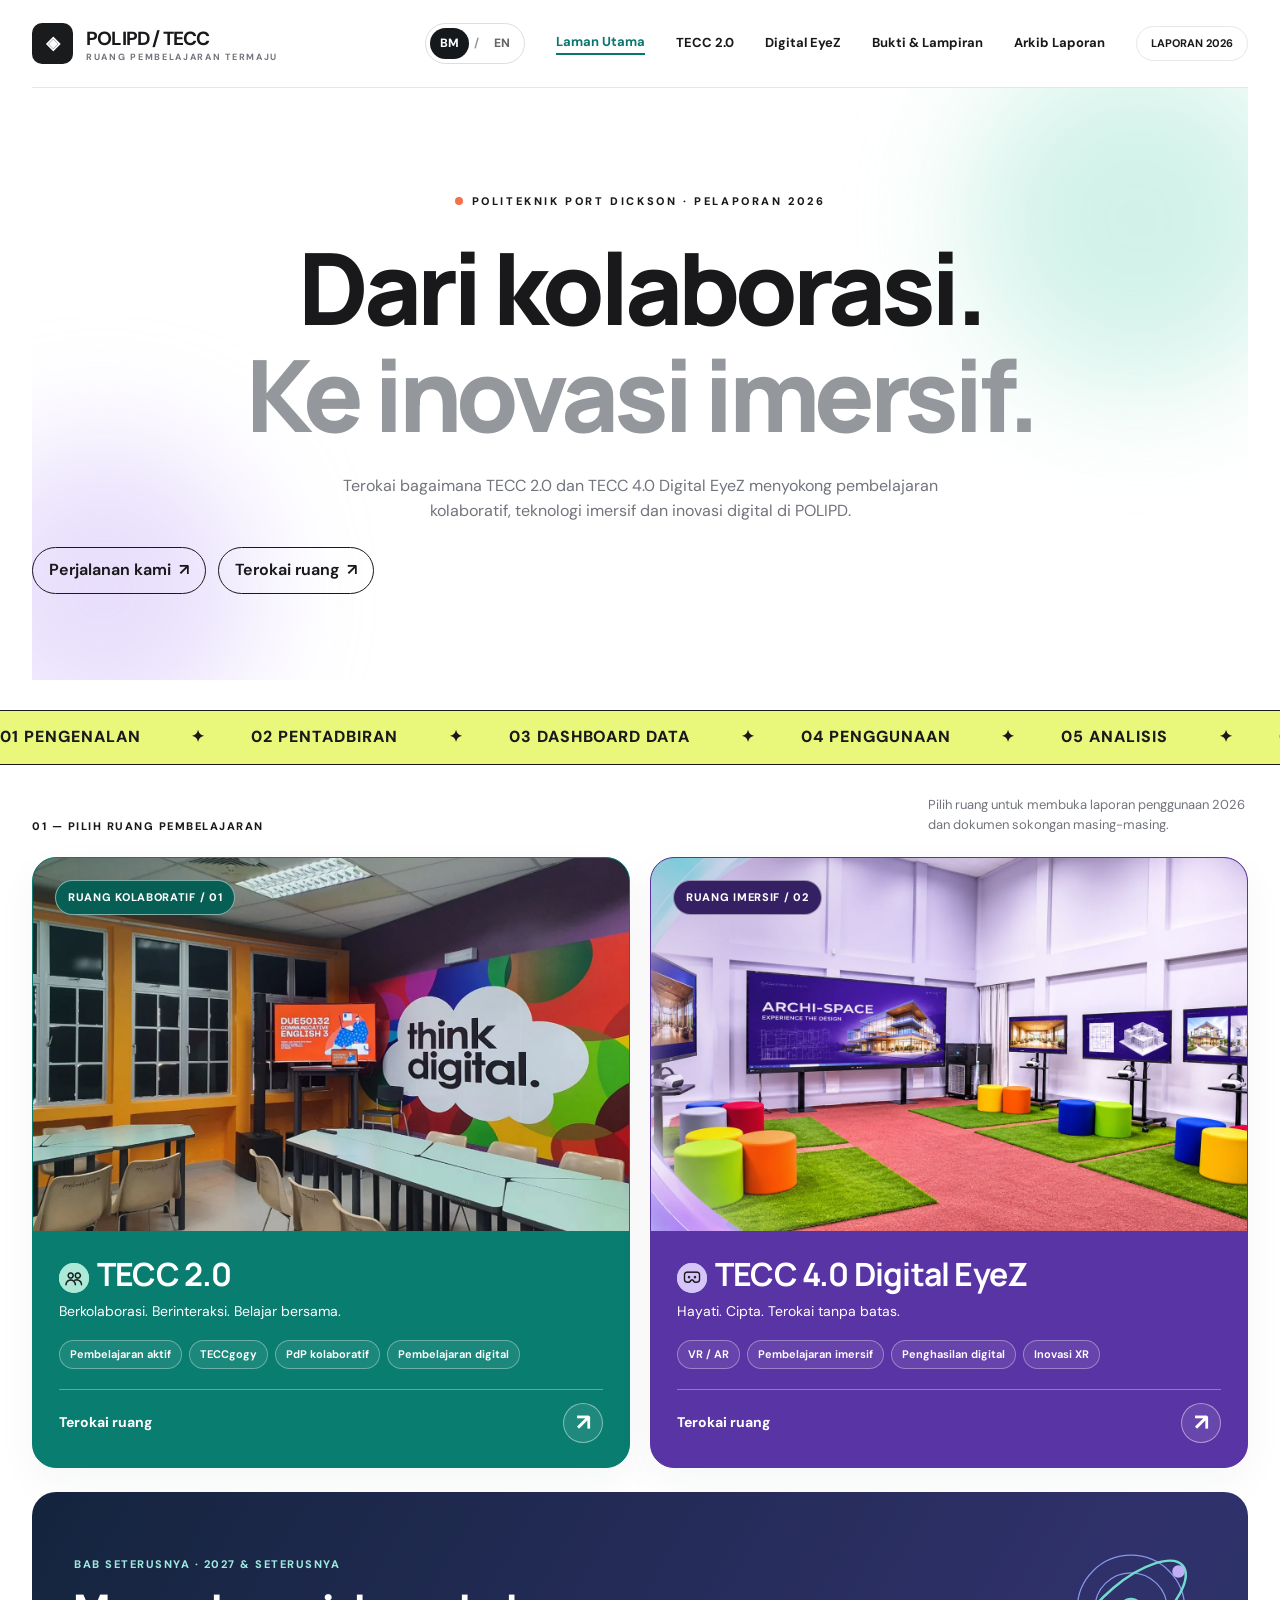
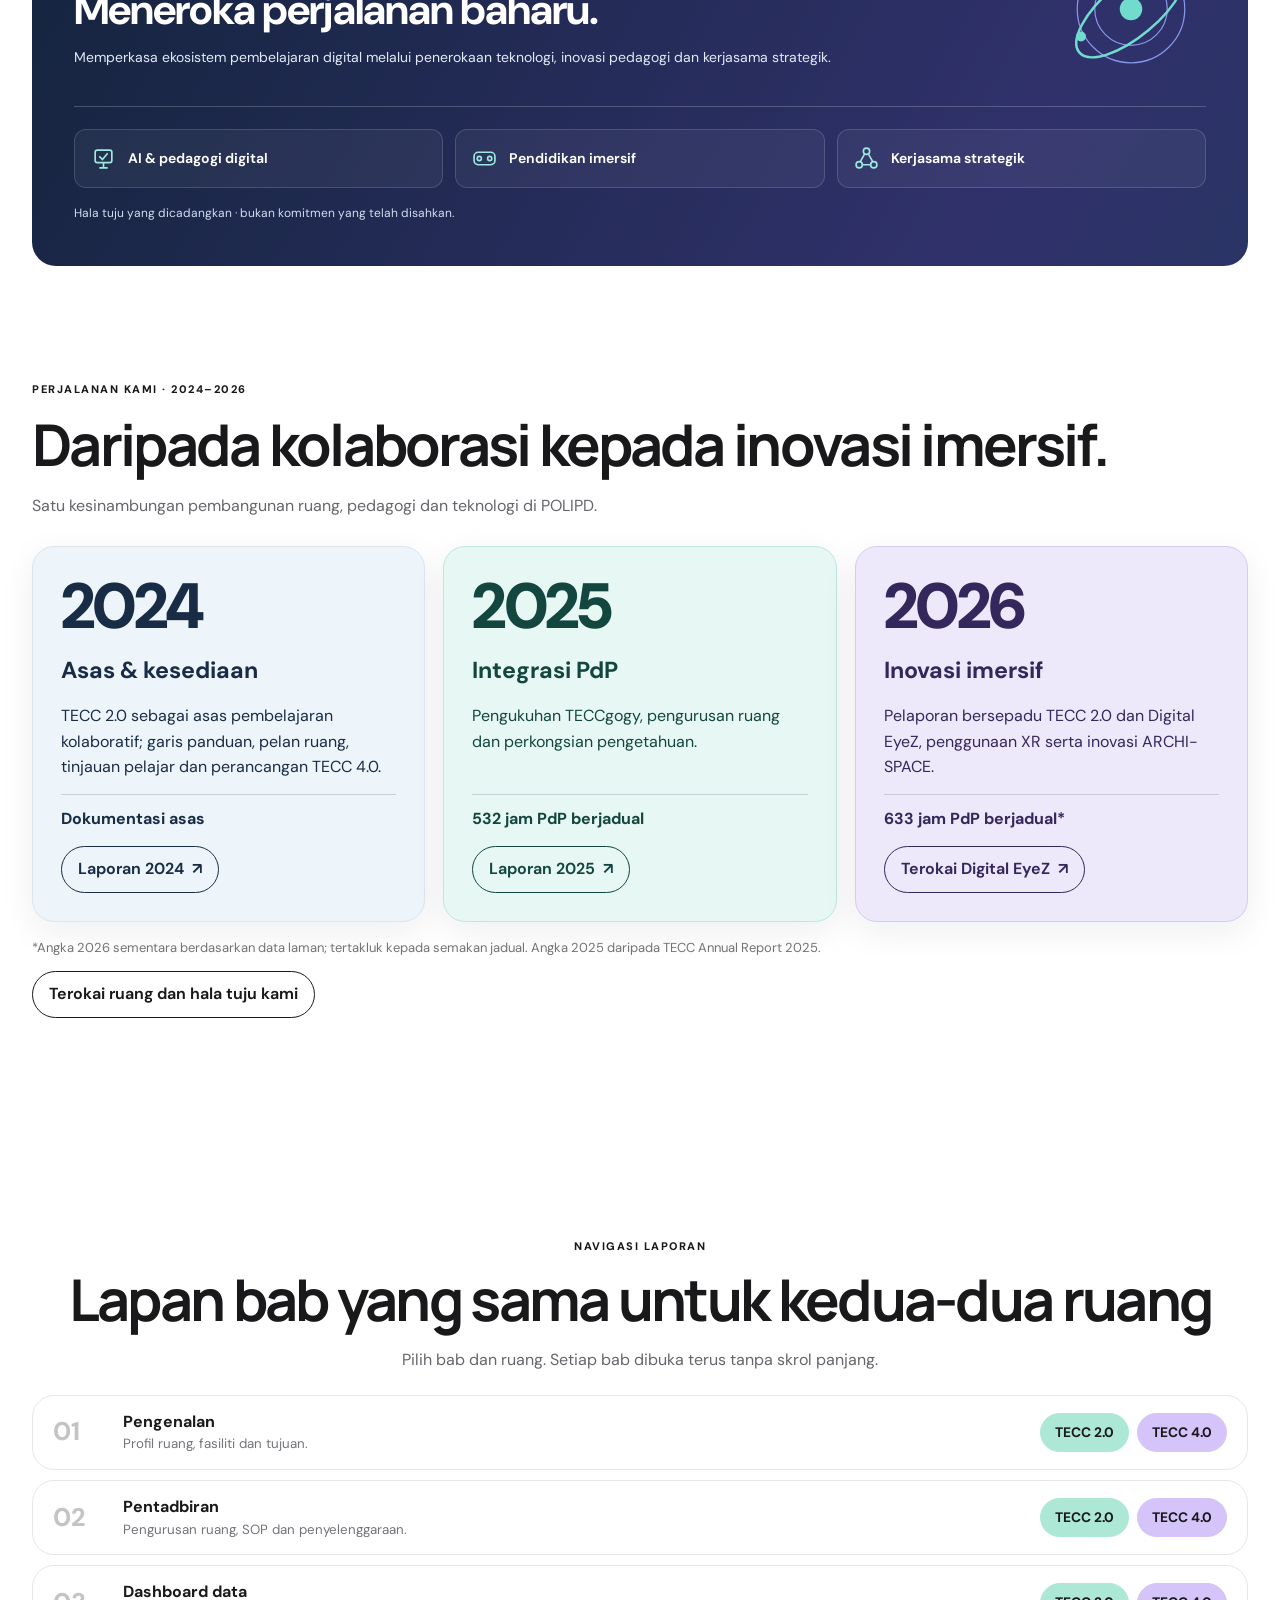
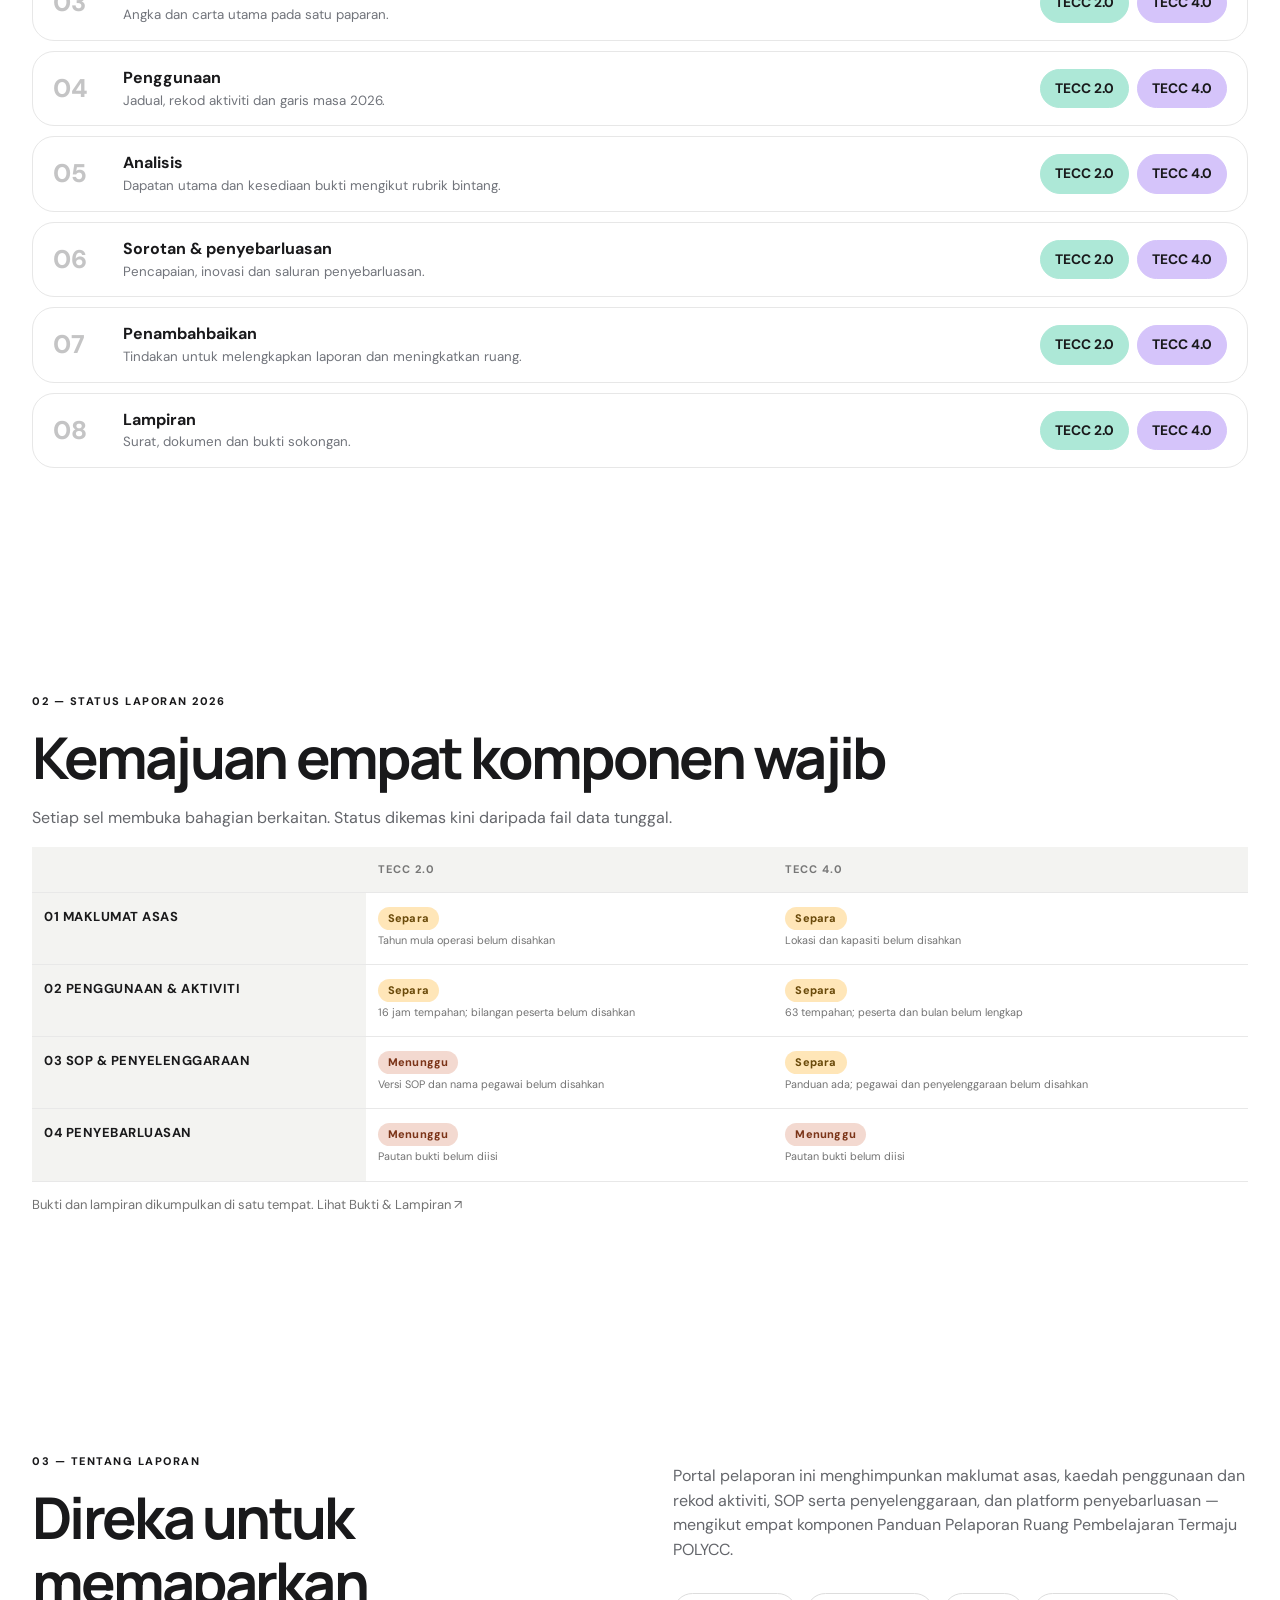
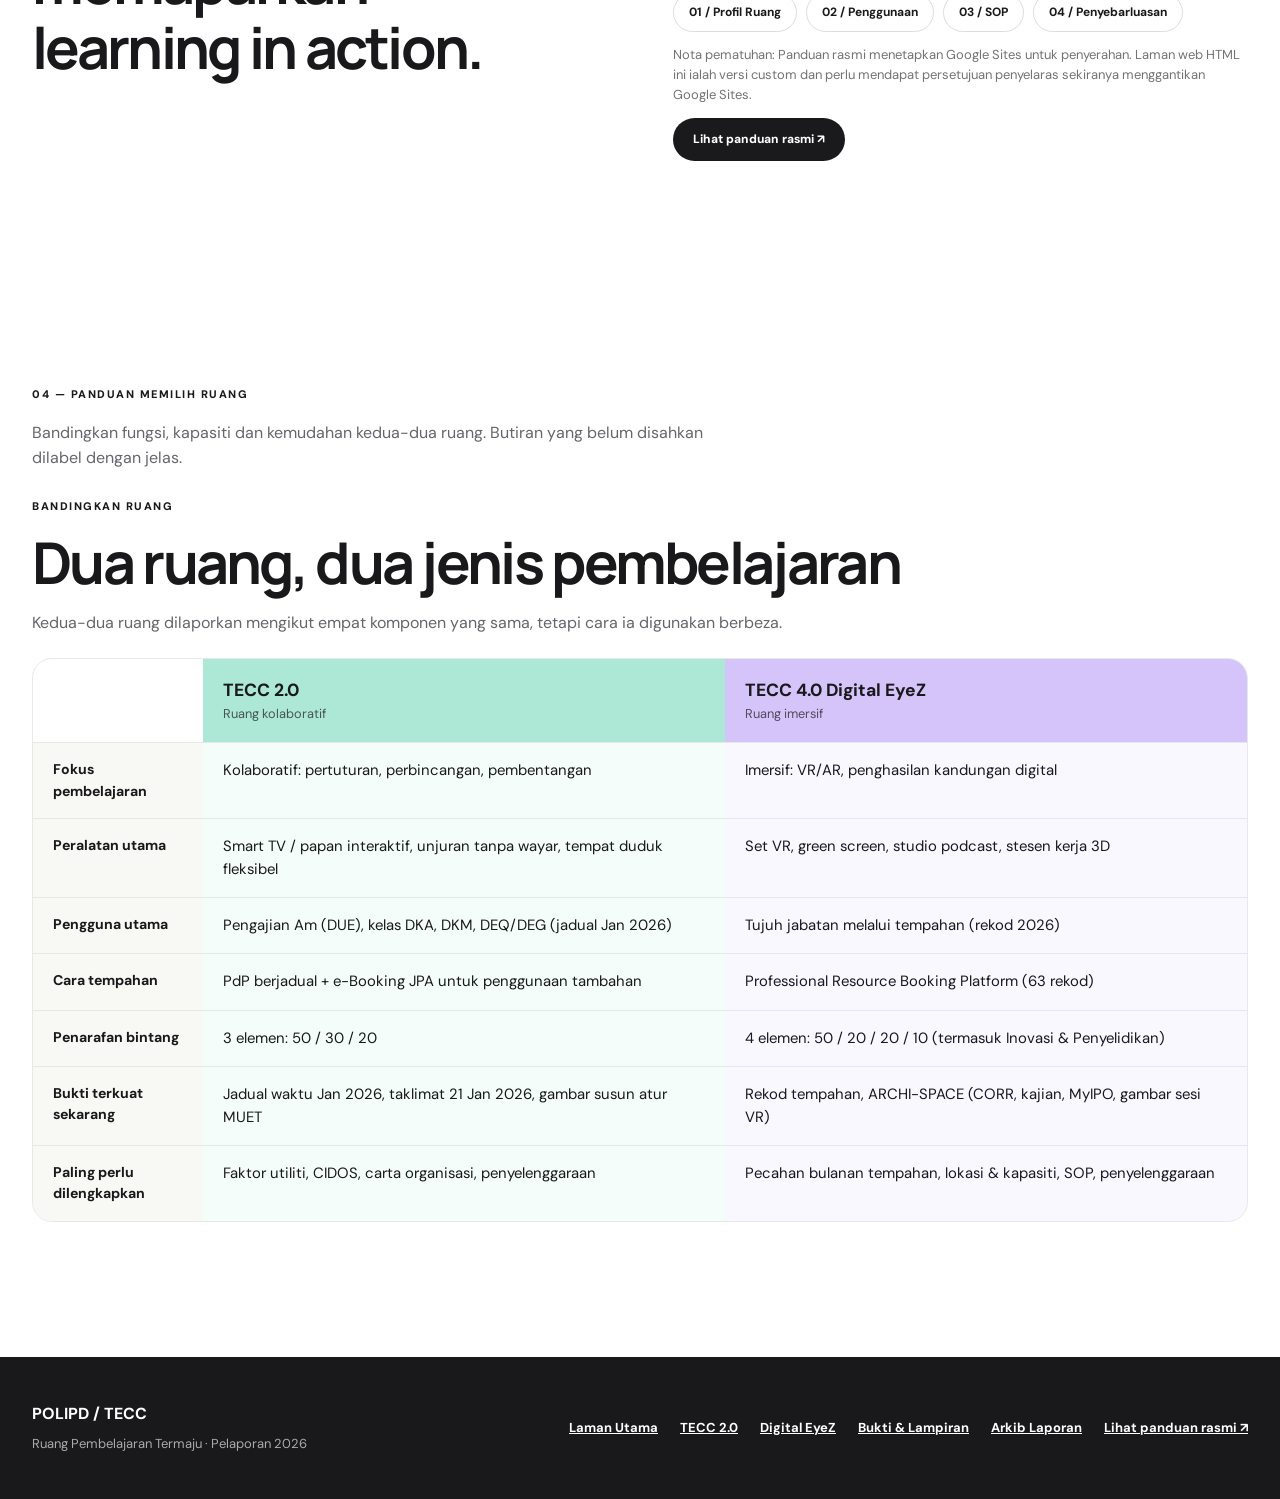
==== index.html @ 6e37ecdf "Add files via upload" ====
<!DOCTYPE html>
<html lang="ms"><head><meta charset="utf-8"/><meta content="width=device-width,initial-scale=1" name="viewport"/><meta content="#ffffff" name="theme-color"/><meta content="Pelaporan Ruang Pembelajaran Termaju POLIPD 2026: TECC 2.0 dan TECC 4.0 Digital EyeZ." name="description"/><meta content="Advanced Learning Spaces | POLIPD 2026" property="og:title"/><meta content="Pelaporan Ruang Pembelajaran Termaju POLIPD 2026: TECC 2.0 dan TECC 4.0 Digital EyeZ." property="og:description"/><title>Advanced Learning Spaces | POLIPD 2026</title><link href="styles.css" rel="stylesheet"/><link href="premium.css?v=6.3" rel="stylesheet"/><link href="tecc2-extras.css" rel="stylesheet"/></head><body class=""><a class="skip" data-i18n="t0" href="#main">Langkau ke kandungan</a><header class="wrap topbar"><a class="brand" href="index.html"><span class="brand-icon">◈</span><span><b data-i18n="t1">POLIPD / TECC</b><small data-i18n="t2">RUANG PEMBELAJARAN TERMAJU</small></span></a><nav aria-label="Main" class="nav" id="nav"><div aria-label="Website language" class="lang-toggle" role="group"><button aria-pressed="true" class="lang-option" data-lang="ms" type="button">BM</button><span aria-hidden="true">/</span><button aria-pressed="false" class="lang-option" data-lang="en" type="button">EN</button></div><a data-page="index.html" data-i18n="x27" href="index.html">Laman Utama</a><a data-page="tecc2.html" data-i18n="x28" href="tecc2.html">TECC 2.0</a><a data-page="tecc4.html" data-i18n="x29" href="tecc4.html">Digital EyeZ</a><a data-page="lampiran.html" data-i18n="x30" href="lampiran.html">Bukti &amp; Lampiran</a><a data-page="arkib2025.html" data-i18n="x31" href="arkib2025.html">Arkib Laporan</a><span data-i18n="x32" class="year">LAPORAN 2026</span></nav><div class="mobile-language lang-toggle" role="group" aria-label="Website language"><button class="lang-option" data-lang="ms" type="button">BM</button><span aria-hidden="true">/</span><button class="lang-option" data-lang="en" type="button">EN</button></div><button aria-expanded="false" aria-controls="nav" aria-label="Toggle menu" class="menu" id="menu">☰</button></header><main id="main"><section class="hero wrap"><div class="eyebrow"><i class="dot"></i><span data-i18n="x1">POLITEKNIK PORT DICKSON · PELAPORAN 2026</span></div><h1><b data-i18n="x2" class="l1">Dari kolaborasi.</b><br/><span data-i18n="x3">Ke inovasi imersif.</span></h1><p data-i18n="x4">Terokai bagaimana TECC 2.0 dan TECC 4.0 Digital EyeZ menyokong pembelajaran kolaboratif, teknologi imersif dan inovasi digital di POLIPD.</p><div class="journey-actions"><a class="journey-link" href="#journey"><span data-bm="Perjalanan kami" data-en="Our journey">Perjalanan kami</span> <span aria-hidden="true">↗</span></a><a class="journey-link" href="#choose"><span data-bm="Terokai ruang" data-en="Explore spaces">Terokai ruang</span> <span aria-hidden="true">↗</span></a></div></section><div class="marquee" aria-hidden="true"><div><span>01 PENGENALAN</span><span>02 PENTADBIRAN</span><span>03 DASHBOARD DATA</span><span>04 PENGGUNAAN</span><span>05 ANALISIS</span><span>06 SOROTAN</span><span>07 PENAMBAHBAIKAN</span><span>08 LAMPIRAN</span><span>01 PENGENALAN</span><span>02 PENTADBIRAN</span><span>03 DASHBOARD DATA</span><span>04 PENGGUNAAN</span><span>05 ANALISIS</span><span>06 SOROTAN</span><span>07 PENAMBAHBAIKAN</span><span>08 LAMPIRAN</span></div></div><section class="wrap" id="choose"><div class="choice-head"><span class="kicker" data-i18n="x5">01 — PILIH RUANG PEMBELAJARAN</span><p data-i18n="x6">Pilih ruang untuk membuka laporan penggunaan 2026 dan dokumen sokongan masing-masing.</p></div><div class="choice-grid"><a class="room-card room-card--tecc2" href="tecc2.html"><div class="room-art art-2 photo-cover"><img alt="Ruang pembelajaran kolaboratif TECC 2.0 di POLIPD" decoding="async" loading="eager" src="assets/hero/tecc2.webp"/><span class="tilt" data-i18n="x7">RUANG KOLABORATIF / 01</span></div><div class="room-info"><div class="room-copy"><h3>TECC 2.0</h3><p data-i18n="x8">Berkolaborasi. Berinteraksi. Belajar bersama.</p></div><div class="room-features"><span data-bm="Pembelajaran aktif" data-en="Active learning">Pembelajaran aktif</span><span data-bm="TECCgogy" data-en="TECCgogy">TECCgogy</span><span data-bm="PdP kolaboratif" data-en="Collaborative learning">PdP kolaboratif</span><span data-bm="Pembelajaran digital" data-en="Digital learning">Pembelajaran digital</span></div><div class="room-cta"><span data-bm="Terokai ruang" data-en="Explore space">Terokai ruang</span><span aria-hidden="true" class="circle-arrow">↗</span></div></div></a><a class="room-card room-card--tecc4" href="tecc4.html"><div class="room-art art-4 photo-cover"><img alt="Studio TECC 4.0 Digital EyeZ di POLIPD" decoding="async" loading="eager" src="assets/hero/tecc4.webp"/><span class="tilt" data-i18n="x9">RUANG IMERSIF / 02</span></div><div class="room-info"><div class="room-copy"><h3>TECC 4.0 Digital EyeZ</h3><p data-i18n="x10">Hayati. Cipta. Terokai tanpa batas.</p></div><div class="room-features"><span data-bm="VR / AR" data-en="VR / AR">VR / AR</span><span data-bm="Pembelajaran imersif" data-en="Immersive learning">Pembelajaran imersif</span><span data-bm="Penghasilan digital" data-en="Digital production">Penghasilan digital</span><span data-bm="Inovasi XR" data-en="XR innovation">Inovasi XR</span></div><div class="room-cta"><span data-bm="Terokai ruang" data-en="Explore space">Terokai ruang</span><span aria-hidden="true" class="circle-arrow">↗</span></div></div></a></div><aside class="future-next"><div class="future-top"><div><span class="kicker" data-bm="BAB SETERUSNYA · 2027 &amp; SETERUSNYA" data-en="THE NEXT CHAPTER · 2027 &amp; BEYOND">BAB SETERUSNYA · 2027 &amp; SETERUSNYA</span><h2 data-bm="Meneroka perjalanan baharu." data-en="Embarking on a new journey.">Meneroka perjalanan baharu.</h2><p data-bm="Memperkasa ekosistem pembelajaran digital melalui penerokaan teknologi, inovasi pedagogi dan kerjasama strategik." data-en="Enriching our digital learning ecosystem through technology exploration, pedagogical innovation and strategic collaboration.">Memperkasa ekosistem pembelajaran digital melalui penerokaan teknologi, inovasi pedagogi dan kerjasama strategik.</p></div><svg aria-hidden="true" class="future-orbit" fill="none" viewbox="0 0 120 120"><circle cx="60" cy="60" r="43" stroke="#8b9ded"></circle><circle cx="60" cy="60" r="29" stroke="#8b9ded"></circle><ellipse cx="60" cy="60" rx="54" ry="22" stroke="#75e6d4" stroke-width="2" transform="rotate(-40 60 60)"></ellipse><circle cx="60" cy="60" fill="#75e6d4" r="9"></circle><circle cx="98" cy="30" fill="#cab4ff" r="5"></circle><circle cx="20" cy="82" fill="#75e6d4" r="4"></circle></svg></div><div class="future-pillars"><div><svg aria-hidden="true" fill="none" stroke="currentColor" stroke-width="1.6" viewbox="0 0 24 24"><rect height="12" rx="2" width="16" x="4" y="4"></rect><path d="M8 21h8m-4-5v5M8 10l3 3 5-6"></path></svg><span data-bm="AI &amp; pedagogi digital" data-en="AI &amp; digital pedagogy">AI &amp; pedagogi digital</span></div><div><svg aria-hidden="true" fill="none" stroke="currentColor" stroke-width="1.6" viewbox="0 0 24 24"><rect height="12" rx="4" width="20" x="2" y="6"></rect><circle cx="7" cy="12" r="2"></circle><circle cx="17" cy="12" r="2"></circle></svg><span data-bm="Pendidikan imersif" data-en="Immersive education">Pendidikan imersif</span></div><div><svg aria-hidden="true" fill="none" stroke="currentColor" stroke-width="1.6" viewbox="0 0 24 24"><circle cx="12" cy="5" r="3"></circle><circle cx="5" cy="18" r="3"></circle><circle cx="19" cy="18" r="3"></circle><path d="M10 8l-4 7m8-7 4 7M8 18h8"></path></svg><span data-bm="Kerjasama strategik" data-en="Strategic collaboration">Kerjasama strategik</span></div></div><p class="future-note" data-bm="Hala tuju yang dicadangkan · bukan komitmen yang telah disahkan." data-en="Proposed future direction · not an approved commitment.">Hala tuju yang dicadangkan · bukan komitmen yang telah disahkan.</p></aside></section><section class="wrap section journey" id="journey"><span class="kicker" data-bm="PERJALANAN KAMI · 2024–2026" data-en="OUR JOURNEY · 2024–2026">PERJALANAN KAMI · 2024–2026</span><h2 data-bm="Daripada kolaborasi kepada inovasi imersif." data-en="From collaborative learning to immersive innovation.">Daripada kolaborasi kepada inovasi imersif.</h2><p class="lead" data-bm="Satu kesinambungan pembangunan ruang, pedagogi dan teknologi di POLIPD." data-en="A continuing evolution of learning spaces, pedagogy and technology at POLIPD.">Satu kesinambungan pembangunan ruang, pedagogi dan teknologi di POLIPD.</p><div class="journey-grid"><article class="journey-card foundation"><div class="journey-year">2024</div><h3 data-bm="Asas &amp; kesediaan" data-en="Foundation &amp; readiness">Asas &amp; kesediaan</h3><p data-bm="TECC 2.0 sebagai asas pembelajaran kolaboratif; garis panduan, pelan ruang, tinjauan pelajar dan perancangan TECC 4.0." data-en="TECC 2.0 as the foundation for collaborative learning; guidelines, floor plans, student surveys and TECC 4.0 planning.">TECC 2.0 sebagai asas pembelajaran kolaboratif; garis panduan, pelan ruang, tinjauan pelajar dan perancangan TECC 4.0.</p><strong class="journey-metric" data-bm="Dokumentasi asas" data-en="Foundational documentation">Dokumentasi asas</strong><a class="journey-link" href="https://polipdtecc.my.canva.site/tecc-2-0-part-1-about-us"><span data-bm="Laporan 2024" data-en="2024 report">Laporan 2024</span> <span aria-hidden="true">↗</span></a></article><article class="journey-card integration"><div class="journey-year">2025</div><h3 data-bm="Integrasi PdP" data-en="Teaching &amp; learning integration">Integrasi PdP</h3><p data-bm="Pengukuhan TECCgogy, pengurusan ruang dan perkongsian pengetahuan." data-en="Strengthening TECCgogy, space management and knowledge sharing.">Pengukuhan TECCgogy, pengurusan ruang dan perkongsian pengetahuan.</p><strong class="journey-metric" data-bm="532 jam PdP berjadual" data-en="532 scheduled teaching hours">532 jam PdP berjadual</strong><a class="journey-link" href="https://sites.google.com/polipd.edu.my/teccppd/tecc-2-0-2025?authuser=0"><span data-bm="Laporan 2025" data-en="2025 report">Laporan 2025</span> <span aria-hidden="true">↗</span></a></article><article class="journey-card innovation"><div class="journey-year">2026</div><h3 data-bm="Inovasi imersif" data-en="Immersive innovation">Inovasi imersif</h3><p data-bm="Pelaporan bersepadu TECC 2.0 dan Digital EyeZ, penggunaan XR serta inovasi ARCHI-SPACE." data-en="Integrated TECC 2.0 and Digital EyeZ reporting, XR use and ARCHI-SPACE innovation.">Pelaporan bersepadu TECC 2.0 dan Digital EyeZ, penggunaan XR serta inovasi ARCHI-SPACE.</p><strong class="journey-metric" data-bm="633 jam PdP berjadual*" data-en="633 scheduled teaching hours*">633 jam PdP berjadual*</strong><a class="journey-link" href="tecc4.html"><span data-bm="Terokai Digital EyeZ" data-en="Explore Digital EyeZ">Terokai Digital EyeZ</span> <span aria-hidden="true">↗</span></a></article></div><p class="small muted" data-bm="*Angka 2026 sementara berdasarkan data laman; tertakluk kepada semakan jadual. Angka 2025 daripada TECC Annual Report 2025." data-en="*2026 figures are provisional website data, subject to timetable verification. 2025 figure from TECC Annual Report 2025.">*Angka 2026 sementara berdasarkan data laman; tertakluk kepada semakan jadual. Angka 2025 daripada TECC Annual Report 2025.</p><a class="journey-link" href="#choose" data-bm="Terokai ruang dan hala tuju kami" data-en="Explore our spaces and future direction">Terokai ruang dan hala tuju kami</a></section><section class="wrap section" id="chapters"></section><section class="wrap section" id="status"><span class="kicker" data-i18n="x14">02 — STATUS LAPORAN 2026</span><h2 data-i18n="x15">Kemajuan empat komponen wajib</h2><p data-i18n="x16" class="lead">Setiap sel membuka bahagian berkaitan. Status dikemas kini daripada fail data tunggal.</p><div class="tablewrap"><table class="matrix"><thead><tr><th></th><th>TECC 2.0</th><th>TECC 4.0</th></tr></thead><tbody id="statusMatrix"></tbody></table></div><p class="small muted"><span data-i18n="x17">Bukti dan lampiran dikumpulkan di satu tempat.</span> <a data-i18n="x18" href="lampiran.html">Lihat Bukti &amp; Lampiran ↗</a></p></section><section class="wrap section two" id="about"><div><span data-i18n="x19" class="kicker">03 — TENTANG LAPORAN</span><h2><span data-i18n="x20">Direka untuk memaparkan</span><br/><span>learning in action.</span></h2></div><div><p data-i18n="x21" class="lead">Portal pelaporan ini menghimpunkan maklumat asas, kaedah penggunaan dan rekod aktiviti, SOP serta penyelenggaraan, dan platform penyebarluasan — mengikut empat komponen Panduan Pelaporan Ruang Pembelajaran Termaju POLYCC.</p><div class="mini-pills"><a data-i18n="x22" href="tecc2.html#profile">01 / Profil Ruang</a><a data-i18n="x23" href="tecc2.html#usage">02 / Penggunaan</a><a data-i18n="x24" href="tecc2.html#sop">03 / SOP</a><a data-i18n="x25" href="tecc2.html#sharing">04 / Penyebarluasan</a></div><p data-i18n="x26" class="small muted">Nota pematuhan: Panduan rasmi menetapkan Google Sites untuk penyerahan. Laman web HTML ini ialah versi custom dan perlu mendapat persetujuan penyelaras sekiranya menggantikan Google Sites.</p><a class="cta" data-i18n="t23" href="assets/panduan-pelaporan-ruang.pdf" rel="noopener" target="_blank">Lihat panduan rasmi ↗</a></div></section><section class="wrap section"><div class="compare-intro"><span class="kicker" data-bm="04 — PANDUAN MEMILIH RUANG" data-en="04 — CHOOSE YOUR LEARNING SPACE">04 — PANDUAN MEMILIH RUANG</span><p class="lead" data-bm="Bandingkan fungsi, kapasiti dan kemudahan kedua-dua ruang. Butiran yang belum disahkan dilabel dengan jelas." data-en="Compare the roles, capacities and facilities of both spaces. Unverified details are clearly labelled.">Bandingkan fungsi, kapasiti dan kemudahan kedua-dua ruang. Butiran yang belum disahkan dilabel dengan jelas.</p></div><div id="compare"></div></section></main><footer class="footer"><div class="wrap footflex"><div><b data-i18n="t1">POLIPD / TECC</b><p data-i18n="t25">Ruang Pembelajaran Termaju · Pelaporan 2026</p></div><div class="footlinks"><a data-i18n="x27" href="index.html">Laman Utama</a><a data-i18n="x28" href="tecc2.html">TECC 2.0</a><a data-i18n="x29" href="tecc4.html">Digital EyeZ</a><a data-i18n="x30" href="lampiran.html">Bukti &amp; Lampiran</a><a data-i18n="x31" href="arkib2025.html">Arkib Laporan</a><a data-i18n="t23" href="assets/panduan-pelaporan-ruang.pdf" target="_blank" rel="noopener">Lihat panduan rasmi ↗</a></div></div></footer><script src="data/site-data.js?v=6.3"></script><script src="i18n-extra.js"></script><script src="render.js?v=6.3"></script><script src="v5.js?v=6.3"></script><script src="icons.js"></script><script src="app.js"></script><script src="enhance.js"></script></body></html>
---- styles.css ----
@import url('https://fonts.googleapis.com/css2?family=DM+Sans:wght@400;500;600;700;800&family=Manrope:wght@400;500;600;700;800&display=swap');
:root{--ink:#19191b;--grey:#71747b;--line:#e7e7e7;--paper:#fff;--cream:#f8f8f5;--teal:#ade8d7;--violet:#d5c4fa;--orange:#fc875d}*{box-sizing:border-box}html{scroll-behavior:smooth}body{margin:0;color:var(--ink);background:#fff;font:16px/1.6 'DM Sans',Arial,sans-serif}a{color:inherit;text-decoration:none}button,select{font:inherit}button{cursor:pointer}img{max-width:100%}.skip{position:absolute;left:-9999px}.skip:focus{left:12px;top:12px;z-index:20;background:white;padding:12px}.wrap{width:min(1220px,calc(100% - 64px));margin:auto}.topbar{height:88px;display:flex;align-items:center;justify-content:space-between;border-bottom:1px solid var(--line)}.brand{display:flex;gap:13px;align-items:center;font-weight:800;font-size:19px;letter-spacing:-.8px}.brand-icon{background:#1a1b1d;color:#fff;border-radius:10px;width:41px;height:41px;display:grid;place-items:center;font-size:18px;letter-spacing:-4px;padding-right:4px}.brand small{display:block;font-size:9px;font-weight:700;letter-spacing:1.7px;line-height:1.1;color:var(--grey)}.nav{display:flex;align-items:center;gap:31px;font-size:13px;font-weight:700}.nav a:hover{color:#08766c}.year{border:1px solid var(--line);border-radius:40px;padding:8px 14px;font-size:11px}.menu{display:none}.hero{text-align:center;padding:105px 0 62px}.eyebrow{font-size:11px;text-transform:uppercase;letter-spacing:2.6px;font-weight:800;margin-bottom:24px}.dot{display:inline-block;width:8px;height:8px;background:#f3724b;border-radius:50%;margin-right:9px}.hero h1,.inside-hero h1{font-family:Manrope,Arial,sans-serif;letter-spacing:-5px;line-height:1.075;font-size:clamp(46px,7.8vw,101px);font-weight:800;margin:0 auto;max-width:1050px}.hero h1 span{color:#94979b}.hero p{max-width:615px;color:var(--grey);margin:25px auto 0;font-size:16px}.scroll-prompt{margin-top:37px;font-size:11px;letter-spacing:1px;font-weight:800}.choice-head{display:flex;justify-content:space-between;align-items:end;margin-bottom:22px}.kicker{letter-spacing:1.5px;font-weight:800;font-size:11px;text-transform:uppercase}.choice-head p{color:var(--grey);max-width:320px;font-size:13px;margin:0}.choice-grid{display:grid;grid-template-columns:1fr 1fr;gap:24px}.room-card{border-radius:13px;overflow:hidden;display:block;transition:transform .35s,box-shadow .35s;position:relative}.room-card:hover{transform:translateY(-8px);box-shadow:0 24px 60px #0b0b2019}.room-art{height:390px;position:relative;overflow:hidden;display:flex;justify-content:center;align-items:center}.art-2{background:#a9e0d2}.art-4{background:#d3c0ff}.room-art::before{content:'';position:absolute;width:65%;aspect-ratio:1;border:1px solid #ffffff96;border-radius:50%;box-shadow:0 0 0 46px #ffffff20,0 0 0 102px #ffffff16}.room-art strong{font-family:Manrope,sans-serif;letter-spacing:-10px;font-size:clamp(92px,13vw,190px);font-weight:800;z-index:1;line-height:1}.room-art .tilt{position:absolute;font-size:11px;font-weight:800;letter-spacing:2px;top:25px;left:30px}.art-orb{position:absolute;width:132px;height:132px;border-radius:24px;background:#ffffff9c;transform:rotate(-18deg);right:10%;bottom:3%;box-shadow:0 18px 40px #2222;display:grid;place-items:center;font-size:58px}.art-4 .art-orb{transform:rotate(16deg);left:9%;right:auto;bottom:6%;background:#27223a;color:white}.room-info{padding:24px 28px 26px;background:#f8f8f8;display:flex;justify-content:space-between;gap:16px;align-items:center}.room-info h3{font-family:Manrope,sans-serif;font-size:28px;line-height:1.2;margin:0 0 5px;letter-spacing:-1px}.room-info p{margin:0;color:#666;font-size:13px}.circle-arrow{border:1px solid #ccc;width:43px;height:43px;border-radius:50%;display:grid;place-items:center;font-size:23px;flex-shrink:0}.section{padding:110px 0}.two{display:grid;grid-template-columns:1fr 1fr;gap:65px;align-items:start}.section h2{font-family:Manrope,sans-serif;font-size:clamp(34px,4.5vw,58px);letter-spacing:-2.7px;line-height:1.13;margin:12px 0}.lead{font-size:16px;color:#64666b}.mini-pills{display:flex;flex-wrap:wrap;gap:9px;margin-top:30px}.mini-pills span{padding:9px 15px;border:1px solid #ddd;border-radius:30px;font-size:12px;font-weight:700}.footer{background:#19191b;color:#fff;padding:45px 0;margin-top:25px}.footflex{display:flex;justify-content:space-between;align-items:center;gap:24px}.footer p{color:#aaa;font-size:13px;margin:7px 0 0}.footer a{text-decoration:underline}.inside-hero{padding:82px 0 72px;border-bottom:1px solid var(--line)}.inside-hero h1{font-size:clamp(49px,6.3vw,79px);max-width:970px;letter-spacing:-4px;margin:15px 0 20px}.inside-hero p{color:#666;max-width:620px}.back{font-size:12px;font-weight:800;text-decoration:underline;text-underline-offset:5px}.stripe{height:12px;background:var(--teal)}.stripe.purple{background:var(--violet)}.reportnav{position:sticky;top:0;background:#fffefaf5;border-bottom:1px solid #eaeaea;z-index:8;backdrop-filter:blur(12px)}.reportnav .wrap{display:flex;overflow-x:auto;gap:32px;padding:14px 0;white-space:nowrap}.reportnav a{font-size:12px;font-weight:800}.reportnav a:hover{color:#088c7a}.report-section{padding:85px 0;border-bottom:1px solid #e8e8e8;scroll-margin-top:80px}.report-section h2{font-family:Manrope,sans-serif;letter-spacing:-2.2px;font-size:clamp(32px,4vw,52px);line-height:1.14;margin:10px 0 26px}.section-num{font-size:12px;letter-spacing:1.5px;font-weight:800;color:#838383}.factgrid{display:grid;grid-template-columns:repeat(3,1fr);gap:12px}.fact{padding:21px;background:#f6f6f4;border-radius:9px;min-height:101px}.fact small{display:block;color:#777;font-size:11px;letter-spacing:.6px;text-transform:uppercase;font-weight:800}.fact strong{display:block;margin-top:8px;font-size:16px;line-height:1.35}.note{background:#fff2df;border-left:4px solid #eab56a;padding:17px 21px;border-radius:3px;font-size:13px;color:#654f30;margin:24px 0}.docgrid{display:grid;grid-template-columns:repeat(3,1fr);gap:14px}.doccard{border:1px solid var(--line);padding:22px;border-radius:10px;min-height:160px;display:flex;flex-direction:column;justify-content:space-between}.doccard:hover{background:#fafafa}.doccard b{font-size:16px}.doccard small{color:#7c7c7c;display:block;margin:6px 0}.doccard span{font-size:12px;font-weight:800}.labelrow{display:flex;justify-content:space-between;align-items:center;gap:20px;margin:35px 0 14px}.labelrow h3{font:800 22px Manrope;margin:0;letter-spacing:-.6px}.labelrow span{color:#777;font-size:12px}.metricgrid{display:grid;grid-template-columns:repeat(4,1fr);gap:12px;margin:25px 0 30px}.metric{background:#f6f6f4;padding:21px;border-radius:9px}.metric strong{font:800 42px Manrope;letter-spacing:-2px;display:block}.metric span{font-size:12px;font-weight:800}.metric small{font-size:11px;color:#777;display:block}.bars{max-width:820px}.barrow{display:grid;grid-template-columns:135px 1fr 34px;align-items:center;gap:15px;margin:15px 0;font-size:13px}.bartrack{height:17px;border-radius:50px;background:#f0f0f0;overflow:hidden}.barfill{background:#987bf2;height:100%;border-radius:50px}.gallery{display:grid;grid-template-columns:1fr 1fr;gap:14px}.gallerybox{min-height:190px;display:flex;flex-direction:column;justify-content:end;padding:23px;background:#b7e4db;border-radius:12px}.gallerybox:nth-child(even){background:#dfd2f8}.gallerybox b{font:800 24px Manrope}.gallerybox small{font-size:12px;color:#4b4b4b}.gallerybox a{font-size:12px;font-weight:800;text-decoration:underline;margin-top:10px}.compliance{display:grid;grid-template-columns:1fr 1fr;gap:18px}.compliance article{padding:23px;border:1px solid var(--line);border-radius:10px}.compliance h3{margin:0 0 7px;font-size:18px}.compliance p{margin:0;color:#737373;font-size:13px}.tablewrap{overflow-x:auto}table{width:100%;border-collapse:collapse;font-size:13px}th{text-align:left;background:#f3f3f1;font-size:11px;letter-spacing:.5px;text-transform:uppercase}th,td{padding:14px 11px;border-bottom:1px solid #e7e7e7}td:last-child{color:#777}.cta{display:inline-flex;background:#1a1a1c;color:#fff;padding:12px 20px;border-radius:40px;font-weight:800;font-size:12px}.muted{color:#737373}.small{font-size:13px}.details{border:1px solid #e6e6e6;border-radius:9px;padding:18px 22px;margin:15px 0}.details summary{font-weight:800;cursor:pointer}.details p{font-size:13px;color:#666}.placeholder{font-style:italic;color:#8b6969}body.report-4 .report-section:nth-of-type(odd){}@media(max-width:800px){.wrap{width:min(100% - 36px,700px)}.topbar{height:73px}.nav{gap:14px}.nav a{display:none}.menu{display:block;border:1px solid #ddd;background:white;border-radius:50%;padding:5px 12px}.nav.open{position:absolute;top:73px;left:0;right:0;background:white;z-index:9;display:flex;flex-direction:column;align-items:stretch;padding:25px}.nav.open a{display:block}.hero{padding:70px 0 45px}.hero h1{letter-spacing:-3px}.choice-grid,.two,.gallery,.compliance{grid-template-columns:1fr}.room-art{height:320px}.choice-head{display:block}.section{padding:75px 0}.inside-hero{padding:65px 0}.inside-hero h1{letter-spacing:-2.5px}.factgrid{grid-template-columns:1fr 1fr}.docgrid{grid-template-columns:1fr}.metricgrid{grid-template-columns:1fr 1fr}.footflex{display:block}.barrow{grid-template-columns:105px 1fr 25px;gap:7px}.reportnav .wrap{gap:18px}}@media(prefers-reduced-motion:reduce){*{scroll-behavior:auto!important;transition:none!important}}
/* Bilingual BM/EN selector */
.lang-toggle{display:flex;align-items:center;gap:5px;white-space:nowrap;border:1px solid #ddd;border-radius:99px;padding:4px;background:#fff;flex-shrink:0}
.lang-option{padding:6px 10px;border:0;background:transparent;font:inherit;font-weight:800;font-size:12px;border-radius:99px;cursor:pointer;color:#666}
.lang-option.selected,.lang-option[aria-pressed="true"]{background:#15191b;color:white}
.lang-toggle>span{color:#999;font-size:12px}
.lang-option:focus-visible{outline:3px solid #0ba4a4;outline-offset:2px}
@media(max-width:760px){.lang-toggle{margin-inline:auto 0}}

/* ===== v4 additions ===== */
.nav a[aria-current=page]{color:#08766c;box-shadow:inset 0 -2px 0 #08766c;padding-bottom:3px}
.reportnav a{padding:4px 0;border-bottom:2px solid transparent}.reportnav a.active{color:#08766c;border-bottom-color:#08766c}
.reportnav{box-shadow:0 1px 0 #eaeaea}.reportnav .wrap{scrollbar-width:none;-webkit-mask-image:linear-gradient(90deg,#000 92%,transparent)}
.badge{display:inline-block;border-radius:30px;padding:3px 10px;font-size:11px;font-weight:800;letter-spacing:.2px;background:#eee;color:#444}
.badge.ready{background:#ade8d7;color:#075248}.badge.partial{background:#ffe6b8;color:#6a4a0a}.badge.pending,.badge.missing{background:#f3d9d0;color:#7b3418}.badge.internal{background:#d5c4fa;color:#3d2a78}.badge.hold{background:#1a1a1c;color:#fff}
.status-strip{display:grid;grid-template-columns:repeat(4,1fr);gap:12px;margin-top:34px}
.spill{display:flex;flex-direction:column;gap:7px;align-items:flex-start;padding:16px;border-radius:12px;background:#f6f6f4;border:1px solid #ececec;transition:transform .25s}.spill:hover{transform:translateY(-3px)}
.spill b{font-size:12px}.spill small{font-size:11px;color:#6d6d6d;line-height:1.4}
.matrix{width:100%}.matrix th,.matrix td{padding:14px 12px;border-bottom:1px solid #e8e8e8;text-align:left;vertical-align:top;font-size:13px}.matrix thead th{font-size:11px;letter-spacing:1px;text-transform:uppercase;color:#777}
table th,table td{padding:11px 10px;border-bottom:1px solid #ececec;text-align:left;vertical-align:top}table thead th{font-size:11px;letter-spacing:.8px;text-transform:uppercase;color:#777}
.inl{text-decoration:underline;font-weight:800;font-size:12px;color:#08766c}
.barrow{grid-template-columns:135px 1fr 34px 70px}.barrow em{font-style:normal;font-size:12px;color:#6d6d6d}
.monthrow{display:grid;grid-template-columns:48px minmax(120px,1fr) minmax(200px,1.4fr);gap:14px;align-items:center;margin:9px 0;font-size:13px;max-width:900px}
.bartrack.empty{background:#f4f4f2}.bartrack.hatch{background:repeating-linear-gradient(45deg,#f0f0f0 0 7px,#fff 7px 14px);border:1px dashed #cfcfcf}
.mtxt small{color:#777;margin-left:4px}
.twocol{display:grid;grid-template-columns:1fr 1fr;gap:18px}
.nextroom{display:flex;justify-content:space-between;gap:16px;align-items:center;padding:26px 30px;border-radius:14px;background:#ade8d7;margin:42px 0 0;transition:transform .3s}.nextroom:hover{transform:translateY(-3px)}
.nextroom.violet{background:#d5c4fa}.nextroom small{display:block;font-size:11px;font-weight:800;letter-spacing:1.2px;text-transform:uppercase;opacity:.7}.nextroom b{font:800 26px Manrope;letter-spacing:-1px}
.nextroom .circle-arrow{flex:none}
.room-card.soon{opacity:.62;cursor:default}.art-x{background:#f1efe9}
.banner{background:#efe9ff;border-left:4px solid #987bf2;padding:15px 20px;border-radius:3px;font-size:13px;color:#3d2a78;margin:0 0 24px}
.filters{display:flex;flex-wrap:wrap;gap:12px;margin:22px 0}.filters select{border:1px solid #ddd;background:#fff;border-radius:30px;padding:10px 16px;font:700 12px 'DM Sans',Arial,sans-serif}
.footlinks{display:flex;flex-wrap:wrap;gap:8px 22px;font-size:13px;font-weight:700}
.preview{max-width:540px;border-radius:12px;border:1px solid #e7e7e7;margin:6px 0 0}
.totop{position:fixed;right:18px;bottom:18px;width:44px;height:44px;border-radius:50%;border:0;background:#1a1a1c;color:#fff;font-size:18px;cursor:pointer;z-index:12;box-shadow:0 6px 20px #0003}.totop[hidden]{display:none}
.mini-pills a{padding:9px 15px;border:1px solid #ddd;border-radius:30px;font-size:12px;font-weight:700}.mini-pills a:hover{background:#f6f6f4}
.tablewrap{position:relative}
@media(max-width:800px){.status-strip,.twocol{grid-template-columns:1fr 1fr}.barrow{grid-template-columns:105px 1fr 25px 58px;gap:7px}.monthrow{grid-template-columns:40px 1fr}.monthrow .mtxt{grid-column:1/-1;margin:-4px 0 4px 54px}.nextroom b{font-size:20px}}
@media(max-width:520px){.status-strip,.twocol{grid-template-columns:1fr}}

/* ===== v4 additions ===== */
.nav a[aria-current=page]{color:#08766c;box-shadow:inset 0 -2px 0 #08766c;padding-bottom:3px}
.reportnav a{padding:4px 0;border-bottom:2px solid transparent}.reportnav a.active{color:#08766c;border-bottom-color:#08766c}
.reportnav{box-shadow:0 1px 0 #eaeaea}.reportnav .wrap{scrollbar-width:none;-webkit-mask-image:linear-gradient(90deg,#000 92%,transparent)}
.badge{display:inline-block;border-radius:30px;padding:3px 10px;font-size:11px;font-weight:800;letter-spacing:.2px;background:#eee;color:#444}
.badge.ready{background:#ade8d7;color:#075248}.badge.partial{background:#ffe6b8;color:#6a4a0a}.badge.pending,.badge.missing{background:#f3d9d0;color:#7b3418}.badge.internal{background:#d5c4fa;color:#3d2a78}.badge.hold{background:#1a1a1c;color:#fff}
.status-strip{display:grid;grid-template-columns:repeat(4,1fr);gap:12px;margin-top:34px}
.spill{display:flex;flex-direction:column;gap:7px;align-items:flex-start;padding:16px;border-radius:12px;background:#f6f6f4;border:1px solid #ececec;transition:transform .25s}.spill:hover{transform:translateY(-3px)}
.spill b{font-size:12px}.spill small{font-size:11px;color:#6d6d6d;line-height:1.4}
.matrix{width:100%}.matrix th,.matrix td{padding:14px 12px;border-bottom:1px solid #e8e8e8;text-align:left;vertical-align:top;font-size:13px}.matrix thead th{font-size:11px;letter-spacing:1px;text-transform:uppercase;color:#777}
table th,table td{padding:11px 10px;border-bottom:1px solid #ececec;text-align:left;vertical-align:top}table thead th{font-size:11px;letter-spacing:.8px;text-transform:uppercase;color:#777}
.inl{text-decoration:underline;font-weight:800;font-size:12px;color:#08766c}
.barrow{grid-template-columns:135px 1fr 34px 70px}.barrow em{font-style:normal;font-size:12px;color:#6d6d6d}
.monthrow{display:grid;grid-template-columns:48px minmax(120px,1fr) minmax(200px,1.4fr);gap:14px;align-items:center;margin:9px 0;font-size:13px;max-width:900px}
.bartrack.empty{background:#f4f4f2}.bartrack.hatch{background:repeating-linear-gradient(45deg,#f0f0f0 0 7px,#fff 7px 14px);border:1px dashed #cfcfcf}
.mtxt small{color:#777;margin-left:4px}
.twocol{display:grid;grid-template-columns:1fr 1fr;gap:18px}
.nextroom{display:flex;justify-content:space-between;gap:16px;align-items:center;padding:26px 30px;border-radius:14px;background:#ade8d7;margin:42px 0 0;transition:transform .3s}.nextroom:hover{transform:translateY(-3px)}
.nextroom.violet{background:#d5c4fa}.nextroom small{display:block;font-size:11px;font-weight:800;letter-spacing:1.2px;text-transform:uppercase;opacity:.7}.nextroom b{font:800 26px Manrope;letter-spacing:-1px}
.nextroom .circle-arrow{flex:none}
.room-card.soon{opacity:.62;cursor:default}.art-x{background:#f1efe9}
.banner{background:#efe9ff;border-left:4px solid #987bf2;padding:15px 20px;border-radius:3px;font-size:13px;color:#3d2a78;margin:0 0 24px}
.filters{display:flex;flex-wrap:wrap;gap:12px;margin:22px 0}.filters select{border:1px solid #ddd;background:#fff;border-radius:30px;padding:10px 16px;font:700 12px 'DM Sans',Arial,sans-serif}
.footlinks{display:flex;flex-wrap:wrap;gap:8px 22px;font-size:13px;font-weight:700}
.preview{max-width:540px;border-radius:12px;border:1px solid #e7e7e7;margin:6px 0 0}
.totop{position:fixed;right:18px;bottom:18px;width:44px;height:44px;border-radius:50%;border:0;background:#1a1a1c;color:#fff;font-size:18px;cursor:pointer;z-index:12;box-shadow:0 6px 20px #0003}.totop[hidden]{display:none}
.mini-pills a{padding:9px 15px;border:1px solid #ddd;border-radius:30px;font-size:12px;font-weight:700}.mini-pills a:hover{background:#f6f6f4}
.tablewrap{position:relative}
@media(max-width:800px){.status-strip,.twocol{grid-template-columns:1fr 1fr}.barrow{grid-template-columns:105px 1fr 25px 58px;gap:7px}.monthrow{grid-template-columns:40px 1fr}.monthrow .mtxt{grid-column:1/-1;margin:-4px 0 4px 54px}.nextroom b{font-size:20px}}
@media(max-width:520px){.status-strip,.twocol{grid-template-columns:1fr}}

/* ===== v4 additions ===== */
.nav a[aria-current=page]{color:#08766c;box-shadow:inset 0 -2px 0 #08766c;padding-bottom:3px}
.reportnav a{padding:4px 0;border-bottom:2px solid transparent}.reportnav a.active{color:#08766c;border-bottom-color:#08766c}
.reportnav{box-shadow:0 1px 0 #eaeaea}.reportnav .wrap{scrollbar-width:none;-webkit-mask-image:linear-gradient(90deg,#000 92%,transparent)}
.badge{display:inline-block;border-radius:30px;padding:3px 10px;font-size:11px;font-weight:800;letter-spacing:.2px;background:#eee;color:#444}
.badge.ready{background:#ade8d7;color:#075248}.badge.partial{background:#ffe6b8;color:#6a4a0a}.badge.pending,.badge.missing{background:#f3d9d0;color:#7b3418}.badge.internal{background:#d5c4fa;color:#3d2a78}.badge.hold{background:#1a1a1c;color:#fff}
.status-strip{display:grid;grid-template-columns:repeat(4,1fr);gap:12px;margin-top:34px}
.spill{display:flex;flex-direction:column;gap:7px;align-items:flex-start;padding:16px;border-radius:12px;background:#f6f6f4;border:1px solid #ececec;transition:transform .25s}.spill:hover{transform:translateY(-3px)}
.spill b{font-size:12px}.spill small{font-size:11px;color:#6d6d6d;line-height:1.4}
.matrix{width:100%}.matrix th,.matrix td{padding:14px 12px;border-bottom:1px solid #e8e8e8;text-align:left;vertical-align:top;font-size:13px}.matrix thead th{font-size:11px;letter-spacing:1px;text-transform:uppercase;color:#777}
table th,table td{padding:11px 10px;border-bottom:1px solid #ececec;text-align:left;vertical-align:top}table thead th{font-size:11px;letter-spacing:.8px;text-transform:uppercase;color:#777}
.inl{text-decoration:underline;font-weight:800;font-size:12px;color:#08766c}
.barrow{grid-template-columns:135px 1fr 34px 70px}.barrow em{font-style:normal;font-size:12px;color:#6d6d6d}
.monthrow{display:grid;grid-template-columns:48px minmax(120px,1fr) minmax(200px,1.4fr);gap:14px;align-items:center;margin:9px 0;font-size:13px;max-width:900px}
.bartrack.empty{background:#f4f4f2}.bartrack.hatch{background:repeating-linear-gradient(45deg,#f0f0f0 0 7px,#fff 7px 14px);border:1px dashed #cfcfcf}
.mtxt small{color:#777;margin-left:4px}
.twocol{display:grid;grid-template-columns:1fr 1fr;gap:18px}
.nextroom{display:flex;justify-content:space-between;gap:16px;align-items:center;padding:26px 30px;border-radius:14px;background:#ade8d7;margin:42px 0 0;transition:transform .3s}.nextroom:hover{transform:translateY(-3px)}
.nextroom.violet{background:#d5c4fa}.nextroom small{display:block;font-size:11px;font-weight:800;letter-spacing:1.2px;text-transform:uppercase;opacity:.7}.nextroom b{font:800 26px Manrope;letter-spacing:-1px}
.nextroom .circle-arrow{flex:none}
.room-card.soon{opacity:.62;cursor:default}.art-x{background:#f1efe9}
.banner{background:#efe9ff;border-left:4px solid #987bf2;padding:15px 20px;border-radius:3px;font-size:13px;color:#3d2a78;margin:0 0 24px}
.filters{display:flex;flex-wrap:wrap;gap:12px;margin:22px 0}.filters select{border:1px solid #ddd;background:#fff;border-radius:30px;padding:10px 16px;font:700 12px 'DM Sans',Arial,sans-serif}
.footlinks{display:flex;flex-wrap:wrap;gap:8px 22px;font-size:13px;font-weight:700}
.preview{max-width:540px;border-radius:12px;border:1px solid #e7e7e7;margin:6px 0 0}
.totop{position:fixed;right:18px;bottom:18px;width:44px;height:44px;border-radius:50%;border:0;background:#1a1a1c;color:#fff;font-size:18px;cursor:pointer;z-index:12;box-shadow:0 6px 20px #0003}.totop[hidden]{display:none}
.mini-pills a{padding:9px 15px;border:1px solid #ddd;border-radius:30px;font-size:12px;font-weight:700}.mini-pills a:hover{background:#f6f6f4}
.tablewrap{position:relative}
@media(max-width:800px){.status-strip,.twocol{grid-template-columns:1fr 1fr}.barrow{grid-template-columns:105px 1fr 25px 58px;gap:7px}.monthrow{grid-template-columns:40px 1fr}.monthrow .mtxt{grid-column:1/-1;margin:-4px 0 4px 54px}.nextroom b{font-size:20px}}
@media(max-width:520px){.status-strip,.twocol{grid-template-columns:1fr}}

/* ===== v4 additions ===== */
.nav a[aria-current=page]{color:#08766c;box-shadow:inset 0 -2px 0 #08766c;padding-bottom:3px}
.reportnav a{padding:4px 0;border-bottom:2px solid transparent}.reportnav a.active{color:#08766c;border-bottom-color:#08766c}
.reportnav{box-shadow:0 1px 0 #eaeaea}.reportnav .wrap{scrollbar-width:none;-webkit-mask-image:linear-gradient(90deg,#000 92%,transparent)}
.badge{display:inline-block;border-radius:30px;padding:3px 10px;font-size:11px;font-weight:800;letter-spacing:.2px;background:#eee;color:#444}
.badge.ready{background:#ade8d7;color:#075248}.badge.partial{background:#ffe6b8;color:#6a4a0a}.badge.pending,.badge.missing{background:#f3d9d0;color:#7b3418}.badge.internal{background:#d5c4fa;color:#3d2a78}.badge.hold{background:#1a1a1c;color:#fff}
.status-strip{display:grid;grid-template-columns:repeat(4,1fr);gap:12px;margin-top:34px}
.spill{display:flex;flex-direction:column;gap:7px;align-items:flex-start;padding:16px;border-radius:12px;background:#f6f6f4;border:1px solid #ececec;transition:transform .25s}.spill:hover{transform:translateY(-3px)}
.spill b{font-size:12px}.spill small{font-size:11px;color:#6d6d6d;line-height:1.4}
.matrix{width:100%}.matrix th,.matrix td{padding:14px 12px;border-bottom:1px solid #e8e8e8;text-align:left;vertical-align:top;font-size:13px}.matrix thead th{font-size:11px;letter-spacing:1px;text-transform:uppercase;color:#777}
table th,table td{padding:11px 10px;border-bottom:1px solid #ececec;text-align:left;vertical-align:top}table thead th{font-size:11px;letter-spacing:.8px;text-transform:uppercase;color:#777}
.inl{text-decoration:underline;font-weight:800;font-size:12px;color:#08766c}
.barrow{grid-template-columns:135px 1fr 34px 70px}.barrow em{font-style:normal;font-size:12px;color:#6d6d6d}
.monthrow{display:grid;grid-template-columns:48px minmax(120px,1fr) minmax(200px,1.4fr);gap:14px;align-items:center;margin:9px 0;font-size:13px;max-width:900px}
.bartrack.empty{background:#f4f4f2}.bartrack.hatch{background:repeating-linear-gradient(45deg,#f0f0f0 0 7px,#fff 7px 14px);border:1px dashed #cfcfcf}
.mtxt small{color:#777;margin-left:4px}
.twocol{display:grid;grid-template-columns:1fr 1fr;gap:18px}
.nextroom{display:flex;justify-content:space-between;gap:16px;align-items:center;padding:26px 30px;border-radius:14px;background:#ade8d7;margin:42px 0 0;transition:transform .3s}.nextroom:hover{transform:translateY(-3px)}
.nextroom.violet{background:#d5c4fa}.nextroom small{display:block;font-size:11px;font-weight:800;letter-spacing:1.2px;text-transform:uppercase;opacity:.7}.nextroom b{font:800 26px Manrope;letter-spacing:-1px}
.nextroom .circle-arrow{flex:none}
.room-card.soon{opacity:.62;cursor:default}.art-x{background:#f1efe9}
.banner{background:#efe9ff;border-left:4px solid #987bf2;padding:15px 20px;border-radius:3px;font-size:13px;color:#3d2a78;margin:0 0 24px}
.filters{display:flex;flex-wrap:wrap;gap:12px;margin:22px 0}.filters select{border:1px solid #ddd;background:#fff;border-radius:30px;padding:10px 16px;font:700 12px 'DM Sans',Arial,sans-serif}
.footlinks{display:flex;flex-wrap:wrap;gap:8px 22px;font-size:13px;font-weight:700}
.preview{max-width:540px;border-radius:12px;border:1px solid #e7e7e7;margin:6px 0 0}
.totop{position:fixed;right:18px;bottom:18px;width:44px;height:44px;border-radius:50%;border:0;background:#1a1a1c;color:#fff;font-size:18px;cursor:pointer;z-index:12;box-shadow:0 6px 20px #0003}.totop[hidden]{display:none}
.mini-pills a{padding:9px 15px;border:1px solid #ddd;border-radius:30px;font-size:12px;font-weight:700}.mini-pills a:hover{background:#f6f6f4}
.tablewrap{position:relative}
@media(max-width:800px){.status-strip,.twocol{grid-template-columns:1fr 1fr}.barrow{grid-template-columns:105px 1fr 25px 58px;gap:7px}.monthrow{grid-template-columns:40px 1fr}.monthrow .mtxt{grid-column:1/-1;margin:-4px 0 4px 54px}.nextroom b{font-size:20px}}
@media(max-width:520px){.status-strip,.twocol{grid-template-columns:1fr}}

.hero h1 .l1{font-weight:inherit;color:var(--ink)}

/* ===== v4 additions ===== */
.nav a[aria-current=page]{color:#08766c;box-shadow:inset 0 -2px 0 #08766c;padding-bottom:3px}
.reportnav a{padding:4px 0;border-bottom:2px solid transparent}.reportnav a.active{color:#08766c;border-bottom-color:#08766c}
.reportnav{box-shadow:0 1px 0 #eaeaea}.reportnav .wrap{scrollbar-width:none;-webkit-mask-image:linear-gradient(90deg,#000 92%,transparent)}
.badge{display:inline-block;border-radius:30px;padding:3px 10px;font-size:11px;font-weight:800;letter-spacing:.2px;background:#eee;color:#444}
.badge.ready{background:#ade8d7;color:#075248}.badge.partial{background:#ffe6b8;color:#6a4a0a}.badge.pending,.badge.missing{background:#f3d9d0;color:#7b3418}.badge.internal{background:#d5c4fa;color:#3d2a78}.badge.hold{background:#1a1a1c;color:#fff}
.status-strip{display:grid;grid-template-columns:repeat(4,1fr);gap:12px;margin-top:34px}
.spill{display:flex;flex-direction:column;gap:7px;align-items:flex-start;padding:16px;border-radius:12px;background:#f6f6f4;border:1px solid #ececec;transition:transform .25s}.spill:hover{transform:translateY(-3px)}
.spill b{font-size:12px}.spill small{font-size:11px;color:#6d6d6d;line-height:1.4}
.matrix{width:100%}.matrix th,.matrix td{padding:14px 12px;border-bottom:1px solid #e8e8e8;text-align:left;vertical-align:top;font-size:13px}.matrix thead th{font-size:11px;letter-spacing:1px;text-transform:uppercase;color:#777}
table th,table td{padding:11px 10px;border-bottom:1px solid #ececec;text-align:left;vertical-align:top}table thead th{font-size:11px;letter-spacing:.8px;text-transform:uppercase;color:#777}
.inl{text-decoration:underline;font-weight:800;font-size:12px;color:#08766c}
.barrow{grid-template-columns:135px 1fr 34px 70px}.barrow em{font-style:normal;font-size:12px;color:#6d6d6d}
.monthrow{display:grid;grid-template-columns:48px minmax(120px,1fr) minmax(200px,1.4fr);gap:14px;align-items:center;margin:9px 0;font-size:13px;max-width:900px}
.bartrack.empty{background:#f4f4f2}.bartrack.hatch{background:repeating-linear-gradient(45deg,#f0f0f0 0 7px,#fff 7px 14px);border:1px dashed #cfcfcf}
.mtxt small{color:#777;margin-left:4px}
.twocol{display:grid;grid-template-columns:1fr 1fr;gap:18px}
.nextroom{display:flex;justify-content:space-between;gap:16px;align-items:center;padding:26px 30px;border-radius:14px;background:#ade8d7;margin:42px 0 0;transition:transform .3s}.nextroom:hover{transform:translateY(-3px)}
.nextroom.violet{background:#d5c4fa}.nextroom small{display:block;font-size:11px;font-weight:800;letter-spacing:1.2px;text-transform:uppercase;opacity:.7}.nextroom b{font:800 26px Manrope;letter-spacing:-1px}
.nextroom .circle-arrow{flex:none}
.room-card.soon{opacity:.62;cursor:default}.art-x{background:#f1efe9}
.banner{background:#efe9ff;border-left:4px solid #987bf2;padding:15px 20px;border-radius:3px;font-size:13px;color:#3d2a78;margin:0 0 24px}
.filters{display:flex;flex-wrap:wrap;gap:12px;margin:22px 0}.filters select{border:1px solid #ddd;background:#fff;border-radius:30px;padding:10px 16px;font:700 12px 'DM Sans',Arial,sans-serif}
.footlinks{display:flex;flex-wrap:wrap;gap:8px 22px;font-size:13px;font-weight:700}
.preview{max-width:540px;border-radius:12px;border:1px solid #e7e7e7;margin:6px 0 0}
.totop{position:fixed;right:18px;bottom:18px;width:44px;height:44px;border-radius:50%;border:0;background:#1a1a1c;color:#fff;font-size:18px;cursor:pointer;z-index:12;box-shadow:0 6px 20px #0003}.totop[hidden]{display:none}
.mini-pills a{padding:9px 15px;border:1px solid #ddd;border-radius:30px;font-size:12px;font-weight:700}.mini-pills a:hover{background:#f6f6f4}
.tablewrap{position:relative}
@media(max-width:800px){.status-strip,.twocol{grid-template-columns:1fr 1fr}.barrow{grid-template-columns:105px 1fr 25px 58px;gap:7px}.monthrow{grid-template-columns:40px 1fr}.monthrow .mtxt{grid-column:1/-1;margin:-4px 0 4px 54px}.nextroom b{font-size:20px}}
@media(max-width:520px){.status-strip,.twocol{grid-template-columns:1fr}}

.hero h1 .l1{font-weight:inherit;color:var(--ink)}

/* ===== v4 additions ===== */
.nav a[aria-current=page]{color:#08766c;box-shadow:inset 0 -2px 0 #08766c;padding-bottom:3px}
.reportnav a{padding:4px 0;border-bottom:2px solid transparent}.reportnav a.active{color:#08766c;border-bottom-color:#08766c}
.reportnav{box-shadow:0 1px 0 #eaeaea}.reportnav .wrap{scrollbar-width:none;-webkit-mask-image:linear-gradient(90deg,#000 92%,transparent)}
.badge{display:inline-block;border-radius:30px;padding:3px 10px;font-size:11px;font-weight:800;letter-spacing:.2px;background:#eee;color:#444}
.badge.ready{background:#ade8d7;color:#075248}.badge.partial{background:#ffe6b8;color:#6a4a0a}.badge.pending,.badge.missing{background:#f3d9d0;color:#7b3418}.badge.internal{background:#d5c4fa;color:#3d2a78}.badge.hold{background:#1a1a1c;color:#fff}
.status-strip{display:grid;grid-template-columns:repeat(4,1fr);gap:12px;margin-top:34px}
.spill{display:flex;flex-direction:column;gap:7px;align-items:flex-start;padding:16px;border-radius:12px;background:#f6f6f4;border:1px solid #ececec;transition:transform .25s}.spill:hover{transform:translateY(-3px)}
.spill b{font-size:12px}.spill small{font-size:11px;color:#6d6d6d;line-height:1.4}
.matrix{width:100%}.matrix th,.matrix td{padding:14px 12px;border-bottom:1px solid #e8e8e8;text-align:left;vertical-align:top;font-size:13px}.matrix thead th{font-size:11px;letter-spacing:1px;text-transform:uppercase;color:#777}
table th,table td{padding:11px 10px;border-bottom:1px solid #ececec;text-align:left;vertical-align:top}table thead th{font-size:11px;letter-spacing:.8px;text-transform:uppercase;color:#777}
.inl{text-decoration:underline;font-weight:800;font-size:12px;color:#08766c}
.barrow{grid-template-columns:135px 1fr 34px 70px}.barrow em{font-style:normal;font-size:12px;color:#6d6d6d}
.monthrow{display:grid;grid-template-columns:48px minmax(120px,1fr) minmax(200px,1.4fr);gap:14px;align-items:center;margin:9px 0;font-size:13px;max-width:900px}
.bartrack.empty{background:#f4f4f2}.bartrack.hatch{background:repeating-linear-gradient(45deg,#f0f0f0 0 7px,#fff 7px 14px);border:1px dashed #cfcfcf}
.mtxt small{color:#777;margin-left:4px}
.twocol{display:grid;grid-template-columns:1fr 1fr;gap:18px}
.nextroom{display:flex;justify-content:space-between;gap:16px;align-items:center;padding:26px 30px;border-radius:14px;background:#ade8d7;margin:42px 0 0;transition:transform .3s}.nextroom:hover{transform:translateY(-3px)}
.nextroom.violet{background:#d5c4fa}.nextroom small{display:block;font-size:11px;font-weight:800;letter-spacing:1.2px;text-transform:uppercase;opacity:.7}.nextroom b{font:800 26px Manrope;letter-spacing:-1px}
.nextroom .circle-arrow{flex:none}
.room-card.soon{opacity:.62;cursor:default}.art-x{background:#f1efe9}
.banner{background:#efe9ff;border-left:4px solid #987bf2;padding:15px 20px;border-radius:3px;font-size:13px;color:#3d2a78;margin:0 0 24px}
.filters{display:flex;flex-wrap:wrap;gap:12px;margin:22px 0}.filters select{border:1px solid #ddd;background:#fff;border-radius:30px;padding:10px 16px;font:700 12px 'DM Sans',Arial,sans-serif}
.footlinks{display:flex;flex-wrap:wrap;gap:8px 22px;font-size:13px;font-weight:700}
.preview{max-width:540px;border-radius:12px;border:1px solid #e7e7e7;margin:6px 0 0}
.totop{position:fixed;right:18px;bottom:18px;width:44px;height:44px;border-radius:50%;border:0;background:#1a1a1c;color:#fff;font-size:18px;cursor:pointer;z-index:12;box-shadow:0 6px 20px #0003}.totop[hidden]{display:none}
.mini-pills a{padding:9px 15px;border:1px solid #ddd;border-radius:30px;font-size:12px;font-weight:700}.mini-pills a:hover{background:#f6f6f4}
.tablewrap{position:relative}
@media(max-width:800px){.status-strip,.twocol{grid-template-columns:1fr 1fr}.barrow{grid-template-columns:105px 1fr 25px 58px;gap:7px}.monthrow{grid-template-columns:40px 1fr}.monthrow .mtxt{grid-column:1/-1;margin:-4px 0 4px 54px}.nextroom b{font-size:20px}}
@media(max-width:520px){.status-strip,.twocol{grid-template-columns:1fr}}

.hero h1 .l1{font-weight:inherit;color:var(--ink)}

.evgrid{display:grid;grid-template-columns:repeat(3,1fr);gap:14px;margin:12px 0 8px}.evgrid figure{margin:0}.evgrid img{width:100%;aspect-ratio:4/3;object-fit:cover;border-radius:12px;border:1px solid #e7e7e7}.evgrid figcaption{font-size:12px;color:#6d6d6d;margin-top:7px}h4.mt{margin:34px 0 10px;font:800 16px Manrope}
@media(max-width:800px){.evgrid{grid-template-columns:1fr}}

/* ===== v4 additions ===== */
.nav a[aria-current=page]{color:#08766c;box-shadow:inset 0 -2px 0 #08766c;padding-bottom:3px}
.reportnav a{padding:4px 0;border-bottom:2px solid transparent}.reportnav a.active{color:#08766c;border-bottom-color:#08766c}
.reportnav{box-shadow:0 1px 0 #eaeaea}.reportnav .wrap{scrollbar-width:none;-webkit-mask-image:linear-gradient(90deg,#000 92%,transparent)}
.badge{display:inline-block;border-radius:30px;padding:3px 10px;font-size:11px;font-weight:800;letter-spacing:.2px;background:#eee;color:#444}
.badge.ready{background:#ade8d7;color:#075248}.badge.partial{background:#ffe6b8;color:#6a4a0a}.badge.pending,.badge.missing{background:#f3d9d0;color:#7b3418}.badge.internal{background:#d5c4fa;color:#3d2a78}.badge.hold{background:#1a1a1c;color:#fff}
.status-strip{display:grid;grid-template-columns:repeat(4,1fr);gap:12px;margin-top:34px}
.spill{display:flex;flex-direction:column;gap:7px;align-items:flex-start;padding:16px;border-radius:12px;background:#f6f6f4;border:1px solid #ececec;transition:transform .25s}.spill:hover{transform:translateY(-3px)}
.spill b{font-size:12px}.spill small{font-size:11px;color:#6d6d6d;line-height:1.4}
.matrix{width:100%}.matrix th,.matrix td{padding:14px 12px;border-bottom:1px solid #e8e8e8;text-align:left;vertical-align:top;font-size:13px}.matrix thead th{font-size:11px;letter-spacing:1px;text-transform:uppercase;color:#777}
table th,table td{padding:11px 10px;border-bottom:1px solid #ececec;text-align:left;vertical-align:top}table thead th{font-size:11px;letter-spacing:.8px;text-transform:uppercase;color:#777}
.inl{text-decoration:underline;font-weight:800;font-size:12px;color:#08766c}
.barrow{grid-template-columns:135px 1fr 34px 70px}.barrow em{font-style:normal;font-size:12px;color:#6d6d6d}
.monthrow{display:grid;grid-template-columns:48px minmax(120px,1fr) minmax(200px,1.4fr);gap:14px;align-items:center;margin:9px 0;font-size:13px;max-width:900px}
.bartrack.empty{background:#f4f4f2}.bartrack.hatch{background:repeating-linear-gradient(45deg,#f0f0f0 0 7px,#fff 7px 14px);border:1px dashed #cfcfcf}
.mtxt small{color:#777;margin-left:4px}
.twocol{display:grid;grid-template-columns:1fr 1fr;gap:18px}
.nextroom{display:flex;justify-content:space-between;gap:16px;align-items:center;padding:26px 30px;border-radius:14px;background:#ade8d7;margin:42px 0 0;transition:transform .3s}.nextroom:hover{transform:translateY(-3px)}
.nextroom.violet{background:#d5c4fa}.nextroom small{display:block;font-size:11px;font-weight:800;letter-spacing:1.2px;text-transform:uppercase;opacity:.7}.nextroom b{font:800 26px Manrope;letter-spacing:-1px}
.nextroom .circle-arrow{flex:none}
.room-card.soon{opacity:.62;cursor:default}.art-x{background:#f1efe9}
.banner{background:#efe9ff;border-left:4px solid #987bf2;padding:15px 20px;border-radius:3px;font-size:13px;color:#3d2a78;margin:0 0 24px}
.filters{display:flex;flex-wrap:wrap;gap:12px;margin:22px 0}.filters select{border:1px solid #ddd;background:#fff;border-radius:30px;padding:10px 16px;font:700 12px 'DM Sans',Arial,sans-serif}
.footlinks{display:flex;flex-wrap:wrap;gap:8px 22px;font-size:13px;font-weight:700}
.preview{max-width:540px;border-radius:12px;border:1px solid #e7e7e7;margin:6px 0 0}
.totop{position:fixed;right:18px;bottom:18px;width:44px;height:44px;border-radius:50%;border:0;background:#1a1a1c;color:#fff;font-size:18px;cursor:pointer;z-index:12;box-shadow:0 6px 20px #0003}.totop[hidden]{display:none}
.mini-pills a{padding:9px 15px;border:1px solid #ddd;border-radius:30px;font-size:12px;font-weight:700}.mini-pills a:hover{background:#f6f6f4}
.tablewrap{position:relative}
@media(max-width:800px){.status-strip,.twocol{grid-template-columns:1fr 1fr}.barrow{grid-template-columns:105px 1fr 25px 58px;gap:7px}.monthrow{grid-template-columns:40px 1fr}.monthrow .mtxt{grid-column:1/-1;margin:-4px 0 4px 54px}.nextroom b{font-size:20px}}
@media(max-width:520px){.status-strip,.twocol{grid-template-columns:1fr}}

.hero h1 .l1{font-weight:inherit;color:var(--ink)}

.evgrid{display:grid;grid-template-columns:repeat(3,1fr);gap:14px;margin:12px 0 8px}.evgrid figure{margin:0}.evgrid img{width:100%;aspect-ratio:4/3;object-fit:cover;border-radius:12px;border:1px solid #e7e7e7}.evgrid figcaption{font-size:12px;color:#6d6d6d;margin-top:7px}h4.mt{margin:34px 0 10px;font:800 16px Manrope}
@media(max-width:800px){.evgrid{grid-template-columns:1fr}}
/* v5 motion + interactive components */
.js .rv{opacity:0;transform:translateY(22px);transition:opacity .6s ease,transform .6s cubic-bezier(.2,.7,.2,1);transition-delay:calc(var(--i,0)*70ms)}
.js .rv.in{opacity:1;transform:none}
.hero{position:relative;overflow:hidden}
.hero::before,.hero::after{content:"";position:absolute;z-index:-1;border-radius:50%;filter:blur(60px);opacity:.55;animation:float 14s ease-in-out infinite}
.hero::before{width:340px;height:340px;background:var(--teal);right:-60px;top:-40px}
.hero::after{width:300px;height:300px;background:var(--violet);left:-80px;bottom:-60px;animation-delay:-6s}
@keyframes float{50%{transform:translate(24px,30px) scale(1.08)}}
.herostats{display:grid;grid-template-columns:repeat(auto-fit,minmax(130px,1fr));gap:14px;margin:34px auto 0;max-width:1100px}
.hs{background:#fff;border:1px solid var(--line);border-radius:22px;padding:18px 20px}
.hs b{display:block;font-size:2.1rem;line-height:1;font-weight:800}.hs span{font-size:.82rem;color:var(--grey)}
.room-card:not(.soon){transform:perspective(900px) rotateX(var(--rx,0)) rotateY(var(--ry,0));transition:transform .2s ease,box-shadow .3s}
.room-card:not(.soon):hover{box-shadow:0 18px 40px rgba(0,0,0,.1)}
.room-art strong{animation:pulse 5s ease-in-out infinite}@keyframes pulse{50%{transform:scale(1.04)}}
.art-orb{animation:float 9s ease-in-out infinite}
.kicker{display:inline-block}
.chips{display:flex;flex-wrap:wrap;gap:8px;margin:18px 0}
.chip{border:1px solid var(--ink);background:#fff;border-radius:999px;padding:8px 16px;font:inherit;font-size:.86rem;cursor:pointer;transition:all .2s}
.chip:hover{background:var(--cream)}.chip.on{background:var(--ink);color:#fff}
.chips.static .chip{cursor:default;border-color:var(--line);background:var(--cream)}.chip.tool:hover{background:var(--teal)}
.cmap-grid{display:grid;grid-template-columns:repeat(auto-fit,minmax(280px,1fr));gap:18px;margin-top:10px}
.cmcard{background:#fff;border:1px solid var(--line);border-radius:26px;padding:26px;position:relative;transition:transform .25s,box-shadow .25s,opacity .3s}
.cmcard:hover{transform:translateY(-6px);box-shadow:0 16px 36px rgba(0,0,0,.08)}
.cmcard.dim{opacity:.3}
.cmcard:nth-child(3n+1){background:linear-gradient(160deg,#fff 40%,rgba(173,232,215,.35))}.cmcard:nth-child(3n+2){background:linear-gradient(160deg,#fff 40%,rgba(213,196,250,.4))}.cmcard:nth-child(3n){background:linear-gradient(160deg,#fff 40%,rgba(252,135,93,.2))}
.cmnum{font-size:.8rem;font-weight:700;color:var(--grey)}.cmcard h3{margin:8px 0}.cmcard p{color:var(--grey);font-size:.93rem}
.cmtags,.cmlinks{display:flex;flex-wrap:wrap;gap:8px;margin-top:12px}.cmlinks a{font-size:.85rem;font-weight:600;text-decoration:underline}
.tl{list-style:none;margin:20px 0 0;padding:0 0 0 18px;border-left:2px solid var(--line)}
.tli{display:grid;grid-template-columns:70px 1fr;gap:14px;padding:12px 0;position:relative}
.tli::before{content:"";position:absolute;left:-25px;top:22px;width:12px;height:12px;border-radius:50%;background:var(--teal);border:2px solid #fff;box-shadow:0 0 0 2px var(--ink)}
.tli.tecc4::before{background:var(--violet)}
.tlm{font-weight:800;font-size:1.1rem}.tlc{background:#fff;border:1px solid var(--line);border-radius:20px;padding:16px 20px;transition:transform .2s}.tlc:hover{transform:translateX(6px)}
.tlc small{color:var(--grey)}.tlc b{display:block;margin:4px 0}.tlc p{margin:0;color:var(--grey);font-size:.9rem}
.zonewrap{display:grid;grid-template-columns:minmax(0,1.3fr) minmax(0,1fr);gap:22px;align-items:stretch}
.plan{display:grid;grid-template-columns:1fr 1.4fr 1fr;grid-template-rows:1fr 1.3fr 1fr;gap:10px;min-height:320px;background:var(--cream);border:2px dashed var(--line);border-radius:28px;padding:14px;position:relative}
.zone{border:0;border-radius:20px;cursor:pointer;font:inherit;display:flex;flex-direction:column;align-items:center;justify-content:center;gap:4px;transition:transform .25s,box-shadow .25s;padding:8px;text-align:center}
.zone span{font-size:1.5rem}.zone b{font-size:.85rem}.zone:hover{transform:scale(1.04)}.zone.on{box-shadow:0 0 0 3px var(--ink);transform:scale(1.04)}
.zone.teal{background:var(--teal)}.zone.violet{background:var(--violet)}.zone.orange{background:var(--orange)}.zone.sand{background:#efe3cf}
.zx{grid-area:1/1/2/2}.zc{grid-area:2/1/3/3}.zp{grid-area:1/3/3/4}.zt{grid-area:3/2/4/4}
.screen{position:absolute;right:14px;top:50%;transform:translateY(-50%) rotate(90deg);transform-origin:right center;font-size:.7rem;background:var(--ink);color:#fff;border-radius:6px;padding:2px 10px;font-style:normal}
.zdetail{background:#fff;border:1px solid var(--line);border-radius:28px;padding:28px;animation:fadeup .4s}
@keyframes fadeup{from{opacity:0;transform:translateY(10px)}}
.zbig{display:inline-grid;place-items:center;width:56px;height:56px;border-radius:50%;font-size:1.6rem}.zbig.teal{background:var(--teal)}.zbig.violet{background:var(--violet)}.zbig.orange{background:var(--orange)}.zbig.sand{background:#efe3cf}
.sub{margin:34px 0 4px}
.featgrid{display:grid;grid-template-columns:repeat(auto-fit,minmax(220px,1fr));gap:14px;margin-top:12px}
.feat{background:#fff;border:1px solid var(--line);border-radius:22px;padding:20px;transition:transform .2s}.feat:hover{transform:translateY(-4px)}
.feat span{font-size:1.5rem}.feat p{margin:6px 0 0;color:var(--grey);font-size:.9rem}
.vm{background:var(--cream);border-radius:26px;padding:20px 26px;margin-top:30px}.vmtext{font-size:1.1rem;line-height:1.6;animation:fadeup .4s}
.objs{list-style:none;padding:0;margin:12px 0;display:grid;gap:8px}
.objs button{width:100%;text-align:left;display:flex;gap:14px;align-items:center;background:#fff;border:1px solid var(--line);border-radius:18px;padding:12px 16px;font:inherit;cursor:pointer;transition:all .2s}
.objs b{display:grid;place-items:center;min-width:30px;height:30px;border-radius:50%;background:var(--cream)}
.objs li.on button{background:var(--ink);color:#fff}.objs li.on b{background:var(--teal);color:var(--ink)}
.ttscroll{overflow-x:auto;padding-bottom:8px}
.ttgrid{display:grid;grid-template-columns:90px repeat(var(--cols),minmax(58px,1fr));gap:4px;min-width:760px}
.tth{font-size:.78rem;font-weight:700;text-align:center}.tth small{display:block;font-weight:400;color:var(--grey)}.tth.brk{color:var(--grey)}
.ttd{font-weight:700;display:flex;align-items:center}
.ttc{min-height:42px;border-radius:10px;background:var(--cream);border:0;font:inherit;font-size:.7rem;padding:2px;overflow:hidden}
.ttc.brk{background:repeating-linear-gradient(45deg,#f1f1ee,#f1f1ee 4px,#fff 4px,#fff 8px)}
.ttc.busy{background:var(--teal);cursor:pointer;transition:transform .15s,background .2s}.ttc.busy:hover{transform:scale(1.06);background:var(--violet)}.ttc.busy.sel{background:var(--ink);color:#fff}
.ttc.ko:not(.busy){background:repeating-linear-gradient(45deg,rgba(252,135,93,.4),rgba(252,135,93,.4) 4px,#fff 4px,#fff 8px)}
.ttc.ko.busy{box-shadow:inset 0 0 0 2px var(--orange)}
.ttc b{display:block;font-size:.68rem;white-space:nowrap}
.ttside{display:grid;grid-template-columns:1fr 1fr;gap:18px;margin:18px 0}
.ttdet{background:#fff;border:1px solid var(--line);border-radius:22px;padding:20px;animation:fadeup .3s}.ttdet h4{margin:0 0 6px}
.ttbars{display:grid;gap:8px;align-content:start}.tb{display:grid;grid-template-columns:70px 1fr 50px;gap:10px;align-items:center;font-size:.85rem}
.tb i{height:10px;border-radius:99px;background:linear-gradient(90deg,var(--teal) var(--w),var(--cream) var(--w))}
.lg{display:inline-block;width:14px;height:14px;border-radius:4px;margin-right:6px;vertical-align:middle;background:repeating-linear-gradient(45deg,rgba(252,135,93,.6),rgba(252,135,93,.6) 3px,#fff 3px,#fff 6px)}
.mods{display:grid;grid-template-columns:repeat(auto-fit,minmax(200px,1fr));gap:14px;counter-reset:m}
.mod{background:#fff;border:1px solid var(--line);border-radius:24px;padding:22px;text-align:left;font:inherit;cursor:pointer;display:flex;flex-direction:column;gap:12px;transition:transform .25s,box-shadow .25s}
.mod:hover,.mod.on{transform:translateY(-6px);box-shadow:0 14px 30px rgba(0,0,0,.09)}.mod.on{background:var(--teal)}
.mn{display:grid;place-items:center;width:42px;height:42px;border-radius:50%;background:var(--ink);color:#fff;font-weight:800}
.lb{position:fixed;inset:0;background:rgba(10,10,12,.88);z-index:100;display:grid;place-items:center;padding:20px;animation:fadeup .25s}
.lb img{max-width:100%;max-height:92vh;border-radius:14px;background:#fff}
.lbx{position:absolute;top:14px;right:18px;font-size:2rem;color:#fff;background:none;border:0;cursor:pointer}
@media(max-width:760px){.zonewrap,.ttside{grid-template-columns:1fr}.tli{grid-template-columns:48px 1fr}}
@media(prefers-reduced-motion:reduce){*,.hero::before,.hero::after{animation:none!important;transition:none!important}.js .rv{opacity:1;transform:none}}
@media(max-width:800px){.topbar{gap:8px}.brand small{display:none}.nav{gap:8px}.lang-toggle{gap:2px}.lang-option{padding:5px 8px}.ttside{grid-template-columns:1fr}}
.ttscroll,.tablewrap{max-width:100%}
img.preview{max-width:100%;height:auto;cursor:zoom-in}.evgrid img{cursor:zoom-in}
.reportnav{overflow-x:auto;max-width:100vw}.reportnav .wrap{width:max-content;min-width:100%}
.elbar{display:flex;gap:6px;margin:20px 0 14px;flex-wrap:wrap}
.elseg{min-width:120px;border:0;border-radius:18px;padding:14px 16px;text-align:left;font:inherit;cursor:pointer;display:flex;flex-direction:column;gap:4px;transition:transform .2s,box-shadow .2s;opacity:.75}
.elseg b{font-size:1.5rem}.elseg span{font-size:.8rem}.elseg.on{opacity:1;box-shadow:0 0 0 3px var(--ink);transform:translateY(-3px)}
.elseg.c0{background:var(--teal)}.elseg.c1{background:var(--violet)}.elseg.c2{background:var(--orange)}.elseg.c3{background:#efe3cf}
.rbitems{display:grid;gap:8px}.rbi{display:grid;grid-template-columns:1fr 44px auto;gap:12px;align-items:center;background:#fff;border:1px solid var(--line);border-radius:16px;padding:12px 16px;animation:fadeup .3s}
.rbi a{display:block;font-size:.8rem;font-weight:600;text-decoration:underline;margin-top:2px}.mk{font-weight:800;text-align:center;background:var(--cream);border-radius:10px;padding:4px 0}
.ready{margin:22px 0}.rbar{height:14px;border-radius:99px;background:var(--cream);position:relative;overflow:hidden;display:flex}
.rbar i{display:block;height:100%;width:var(--w);transition:width .8s}.rbar .r{background:var(--teal)}.rbar .p{background:var(--violet)}
.pol{padding-left:20px;display:grid;gap:6px}.tech{display:inline-block;font-weight:800;font-size:.8rem;background:var(--ink);color:#fff;border-radius:99px;padding:3px 12px}
@media(max-width:800px){.rbi{grid-template-columns:1fr 36px}.rbi .badge{grid-column:1/-1;justify-self:start}}
.astats{margin:22px 0}.astats .hs b{font-size:1.7rem}
/* v6: user-centred room experience */
body{font-size:16px;line-height:1.55}
.intgrid{display:grid;grid-template-columns:repeat(auto-fit,minmax(250px,1fr));gap:16px;margin-top:22px}
.intent{background:#fff;border:1px solid var(--line);border-radius:26px;padding:24px;display:flex;flex-direction:column;gap:8px;transition:transform .25s,box-shadow .25s}
.intent:hover{transform:translateY(-5px);box-shadow:0 16px 34px rgba(0,0,0,.08)}.intent h3{margin:4px 0}.intent p{color:var(--grey);margin:0;font-size:.95rem}
.ico{display:grid;place-items:center;width:46px;height:46px;border-radius:50%;background:var(--teal);font-size:1.25rem}.intent:nth-child(even) .ico{background:var(--violet)}
.pillink{display:inline-block;border:1px solid var(--ink);border-radius:99px;padding:8px 14px;font-size:.86rem;font-weight:700;transition:all .2s}.pillink:hover{background:var(--ink);color:#fff}
.cmp{margin-top:22px;border:1px solid var(--line);border-radius:28px;overflow:hidden;background:#fff}
.cmph,.cmpr{display:grid;grid-template-columns:170px 1fr 1fr;gap:0}
.cmph b{padding:18px 20px;font-size:1.1rem;display:flex;flex-direction:column}.cmph small{font-weight:400;color:var(--ink);opacity:.7;font-size:.8rem}
.cmph .a{background:var(--teal)}.cmph .c{background:var(--violet)}
.cmpr{border-top:1px solid var(--line)}.cmpr .k{padding:16px 20px;font-weight:700;font-size:.88rem;background:var(--cream)}
.cmpr p{margin:0;padding:16px 20px;font-size:.93rem}.cmpr em{display:none;font-style:normal;font-weight:800;font-size:.72rem;letter-spacing:.06em;margin-bottom:4px}
.cmpr p.a{background:rgba(173,232,215,.12)}.cmpr p.c{background:rgba(213,196,250,.14)}
@media(max-width:760px){.cmph{display:none}.cmpr{grid-template-columns:1fr}.cmpr em{display:block}}
.struct{border:1px solid var(--line);border-radius:26px;background:#fff;padding:6px 22px;margin-top:14px}.struct summary{cursor:pointer;padding:16px 0;font-weight:800;list-style:none;display:flex;justify-content:space-between}
.struct summary::after{content:"+";font-size:1.4rem}.struct[open] summary::after{content:"–"}
.roombar{display:flex;flex-wrap:wrap;gap:10px;align-items:center;margin:22px 0 0}
.switch{display:inline-flex;align-items:center;gap:8px;border:1px solid var(--ink);border-radius:99px;padding:9px 16px;font-weight:700;font-size:.88rem;background:#fff;transition:all .2s}.switch:hover{background:var(--ink);color:#fff}
.herostats#roomStats{margin:24px 0 8px;max-width:none}
.tabbar{position:sticky;top:0;z-index:20;background:rgba(255,255,255,.92);backdrop-filter:blur(14px);border-bottom:1px solid var(--line)}
.tabbar .wrap{display:flex;gap:8px;overflow-x:auto;padding:12px 0;scrollbar-width:none}.tabbar .wrap::-webkit-scrollbar{display:none}
.tabbtn{flex:none;border:1px solid var(--line);background:#fff;border-radius:99px;padding:11px 18px;font:inherit;font-weight:700;font-size:.92rem;cursor:pointer;display:flex;gap:8px;align-items:center;transition:all .2s}
.tabbtn i{font-style:normal;font-size:.72rem;opacity:.6}
.tabbtn:hover{background:var(--cream)}
.report-2 .tabbtn.on{background:var(--teal);border-color:var(--ink);color:var(--ink)}.report-4 .tabbtn.on{background:var(--violet);border-color:var(--ink);color:var(--ink)}
.tabpanel{animation:none}.tabpanel.enter{animation:fadeup .45s}
.tabpanel[hidden]{display:none}
.report-2 .stripe{background:linear-gradient(90deg,var(--teal),#fff)}.report-4 .stripe{background:linear-gradient(90deg,var(--violet),#fff)}
.report-4 .inside-hero h1 .ab{color:#7a5cd1}.report-2 .inside-hero h1 .ab{color:#0f9d86}
.report-4 .hero::before,.report-4 .kicker{color:#6a4cc4}.report-2 .kicker{color:#0b7e6c}
.report-section{padding:48px 0}
.roomcta{display:flex;flex-wrap:wrap;gap:10px;margin-top:16px}
@media(max-width:800px){.tabbtn{padding:12px 16px;font-size:.95rem}.report-section{padding:34px 0}}

/* v6 report layout */
.rl{display:grid;grid-template-columns:230px minmax(0,1fr);gap:34px;align-items:start;margin-top:10px}
.rl .tabbar{position:sticky;top:14px;border:1px solid var(--line);border-radius:26px;background:#fff;padding:10px;backdrop-filter:none}
.rl .tabbar .wrap{display:flex;flex-direction:column;overflow:visible;padding:0;gap:4px;width:auto}
.rl .tabbtn{border:0;border-radius:16px;width:100%;justify-content:flex-start;padding:12px 14px;background:transparent}
.rl .tabbtn i{display:inline-grid;place-items:center;min-width:26px;height:26px;border-radius:50%;background:var(--cream);opacity:1;font-weight:800}
.report-2 .rl .tabbtn.on{background:var(--teal)}.report-4 .rl .tabbtn.on{background:var(--violet)}.rl .tabbtn.on i{background:#fff}
.panels{min-width:0}.tabpanel .wrap{width:auto;max-width:none}
.tabpanel .section-num{display:none}.tabpanel .report-section{padding:26px 0;border:0}
.chhead{display:flex;gap:18px;align-items:flex-start;margin-bottom:8px;scroll-margin-top:20px}
.chnum{font-size:3.4rem;font-weight:800;line-height:1;color:var(--ink);opacity:.14}
.chhead h2{margin:0;font-size:clamp(1.8rem,4vw,2.6rem);letter-spacing:-.03em}.chhead p{margin:6px 0 0;color:var(--grey)}
.chtag{margin-left:auto;white-space:nowrap}
.chbody{margin-top:10px}
.chfoot{display:flex;justify-content:space-between;gap:12px;margin-top:34px;padding-top:20px;border-top:1px solid var(--line)}
.chfoot .pillink{background:#fff;cursor:pointer;font:inherit;font-weight:700}.chfoot .next{background:var(--ink);color:#fff}
details.more{border:1px solid var(--line);border-radius:22px;background:#fff;padding:4px 20px;margin-top:20px}
details.more>summary{cursor:pointer;padding:16px 0;font-weight:800;list-style:none;display:flex;justify-content:space-between}
details.more>summary::after{content:"+";font-size:1.4rem}details.more[open]>summary::after{content:"–"}
.dgrid{display:grid;grid-template-columns:repeat(auto-fit,minmax(300px,1fr));gap:16px;margin-top:16px}
.dcard{background:#fff;border:1px solid var(--line);border-radius:26px;padding:22px}.dcard.wide{grid-column:1/-1}.dcard h3{margin:0 0 12px}
.dcard .barrow{display:grid;grid-template-columns:90px 1fr auto;gap:12px;align-items:center;margin:8px 0;font-size:.9rem}
.dcard .bartrack{height:12px;border-radius:99px;background:var(--cream);overflow:hidden}.barfill{display:block;height:100%;background:var(--teal);border-radius:99px;transition:width .9s}.barfill.v{background:var(--violet)}
.finds{display:grid;gap:10px;padding:0;list-style:none}.finds li{background:#fff;border:1px solid var(--line);border-left:6px solid var(--teal);border-radius:16px;padding:14px 18px}
.report-4 .finds li{border-left-color:var(--violet)}
.prio{display:inline-block;border-radius:99px;padding:3px 12px;font-size:.78rem;font-weight:800}.prio.hi{background:#fbd3c4}.prio.mid{background:#fdeabd}.prio.lo{background:var(--cream)}
.marquee{overflow:hidden;white-space:nowrap;background:#e9f77a;border-block:1px solid var(--ink);margin:30px 0}
.marquee div{display:inline-flex;gap:46px;padding:14px 0;animation:mq 28s linear infinite;font-weight:800;letter-spacing:.06em}.marquee span::after{content:" ✦";margin-left:46px}
@keyframes mq{to{transform:translateX(-50%)}}
.chmatrix{display:grid;gap:10px;margin-top:22px}
.chrow{display:grid;grid-template-columns:54px 1fr auto;gap:16px;align-items:center;background:#fff;border:1px solid var(--line);border-radius:22px;padding:14px 20px;transition:transform .2s,box-shadow .2s}
.chrow:hover{transform:translateX(6px);box-shadow:0 10px 26px rgba(0,0,0,.07)}
.chn{font-size:1.6rem;font-weight:800;opacity:.25}.chd small{display:block;color:var(--grey)}.chl{display:flex;gap:8px;flex-wrap:wrap}
.pillink.t2{background:var(--teal);border-color:var(--teal)}.pillink.t4{background:var(--violet);border-color:var(--violet)}.pillink.t2:hover,.pillink.t4:hover{background:var(--ink);border-color:var(--ink)}
#chapters .kicker,#chapters h2,#chapters .lead{text-align:center;display:block}
@media(max-width:900px){.rl{grid-template-columns:1fr;gap:10px}.rl .tabbar{position:sticky;top:0;z-index:20;border-radius:0;border:0;border-bottom:1px solid var(--line);padding:6px 0;margin-inline:-18px}
 .rl .tabbar .wrap{flex-direction:row;overflow-x:auto;padding:6px 18px}.rl .tabbtn{width:auto;flex:none;border:1px solid var(--line)}
 .chnum{font-size:2.4rem}.chtag{display:none}.chrow{grid-template-columns:40px 1fr}.chl{grid-column:1/-1}}
@media(prefers-reduced-motion:reduce){.marquee div{animation:none}}
@media(max-width:900px){.rl{grid-template-columns:minmax(0,1fr)}.status-strip{display:grid;grid-template-columns:1fr 1fr;gap:8px;overflow:hidden}.panels,.tabpanel{max-width:100%;overflow-x:clip}}
.status-strip{max-width:100%}

@media(max-width:640px){
 .inside-hero{padding-top:18px!important;padding-bottom:12px!important}
 .inside-hero h1{font-size:clamp(34px,10vw,44px)!important;line-height:1.02!important}
 .inside-hero p{font-size:15px!important;margin-top:10px!important;display:-webkit-box;-webkit-line-clamp:2;-webkit-box-orient:vertical;overflow:hidden}
 .inside-hero .eyebrow,.inside-hero .kicker{display:none}
 .chhead{padding-top:8px}
}
.herofig{margin:0 0 20px;border-radius:28px;overflow:hidden;background:var(--cream)}
.herofig img{display:block;width:100%;height:auto;aspect-ratio:16/9;object-fit:cover}
@media(max-width:640px){.herofig{border-radius:20px;margin-bottom:14px}}
.herofig{position:relative}
.herofig figcaption{position:absolute;left:14px;bottom:12px;background:rgba(255,255,255,.92);border-radius:999px;padding:6px 12px;font-size:12px;font-weight:600;color:var(--ink)}
.gal{margin:28px 0}.gal h3{font-size:20px;margin:0 0 14px}
.gal .evgrid{display:grid;grid-template-columns:repeat(auto-fit,minmax(min(100%,260px),1fr));gap:14px}
.gal figure{margin:0;border-radius:20px;overflow:hidden;background:var(--cream)}
.gal img{display:block;width:100%;aspect-ratio:4/3;object-fit:cover;cursor:zoom-in}
.gal figcaption{padding:10px 14px;font-size:13px;color:var(--grey)}
.galnote{font-size:13px;color:var(--grey)}
---- premium.css ----
/* POLIPD TECC premium mobile-first enhancements · 2026 */
:root{--premium-ink:#16211f;--mint:#a3e9d5;--lilac:#d9c7fa}
html{scroll-padding-top:90px}body{overflow-x:hidden;-webkit-text-size-adjust:100%}
.wrap{max-width:1220px}.topbar{position:relative;gap:14px;min-width:0;z-index:40;background:#fff}
.topbar .brand{flex-shrink:0}.topbar .nav{min-width:0}.topbar .mobile-language{display:none}
:where(a,button,select,summary):focus-visible{outline:3px solid #0c9487;outline-offset:3px}
:where(.room-card,.doccard,.gallerybox){transition:transform .22s ease,box-shadow .22s ease}
.room-card{border:1px solid #e7eae7;border-radius:24px;background:#fff;box-shadow:0 14px 42px #1528250b}
.room-card:hover{transform:translateY(-5px);box-shadow:0 22px 54px #15282519}
.room-art.photo-cover{height:clamp(230px,33vw,395px);justify-content:flex-start;align-items:flex-end;isolation:isolate;background:#c8ece0}
.room-art.photo-cover img{position:absolute;inset:0;width:100%;height:100%;object-fit:cover;z-index:-2;transition:transform .5s ease}
.room-card:hover .room-art.photo-cover img{transform:scale(1.035)}
.room-art.photo-cover::before{content:"";position:absolute;inset:0;width:auto;aspect-ratio:auto;border:0;border-radius:0;box-shadow:none;background:linear-gradient(180deg,rgba(0,0,0,.32),transparent 40%,rgba(0,0,0,.65));z-index:-1}
.room-art.photo-cover .tilt{top:22px;left:22px;color:#fff;background:#101b1a75;border:1px solid #ffffff66;border-radius:50px;padding:8px 12px;letter-spacing:.7px}
.room-art.photo-cover strong{font-size:clamp(32px,4.5vw,61px);letter-spacing:-2.5px;line-height:1.1;color:#fff;padding:24px;text-shadow:0 2px 25px #0007}
.room-info{background:#fff;padding:22px 24px}.room-info h3{font-size:clamp(22px,2.5vw,29px)}
.choice-grid{gap:20px}.cmp{overflow:hidden;border-radius:20px;border:1px solid #e6eae6}.compare-intro{margin-bottom:22px}.compare-intro .lead{max-width:680px}
.herofig{box-shadow:0 20px 55px #091b1913}.fact,.metric{border:1px solid #e9ece9;border-radius:16px}
.tabpanel,.rl,.panels,.report-section{min-width:0}.tabpanel img{height:auto}
.tablewrap{max-width:100%;overflow-x:auto;-webkit-overflow-scrolling:touch}
@media(max-width:1100px){.topbar .nav{gap:14px}.topbar .nav a{font-size:12px}}
@media(max-width:900px){
 .wrap{width:calc(100% - 36px)}
 .topbar{height:72px;position:relative;display:flex;align-items:center;justify-content:space-between}
 .topbar .brand{font-size:15px;letter-spacing:-.4px;max-width:calc(100% - 160px)}
 .brand-icon{width:36px;height:36px;flex-shrink:0}.brand small{font-size:7px;letter-spacing:.9px}
 .topbar .mobile-language{display:inline-flex;flex-shrink:0;margin-left:auto}
 .topbar .menu{display:inline-grid;flex-shrink:0;place-items:center;border-radius:14px;min-width:44px;height:44px;font-size:22px;background:#f5f7f5;border:1px solid #e7eae7}
 .topbar .nav{display:none!important;position:absolute;top:calc(100% - 1px);right:0;left:0;z-index:100;background:#fff;border:1px solid #e8eae8;box-shadow:0 18px 36px #10151821;border-radius:0 0 18px 18px;padding:12px;flex-direction:column;align-items:stretch;gap:2px;max-height:calc(100dvh - 80px);overflow-y:auto}
 .topbar .nav.open{display:flex!important}.topbar .nav a{display:block!important;width:100%;padding:12px 15px;font-size:14px;border-radius:10px}
 .topbar .nav a[aria-current=page]{background:#e4f6ef;box-shadow:none}.topbar .nav .lang-toggle{display:none}.topbar .nav .year{display:none}
 .inside-hero{padding:40px 0 28px}.inside-hero h1{font-size:clamp(35px,6.5vw,58px);line-height:1.12;letter-spacing:-2.5px;overflow-wrap:anywhere}
 .inside-hero p{font-size:15px}.rl{display:block!important;margin-top:0!important;min-width:0}
 .rl .tabbar{position:sticky!important;top:0;z-index:26;margin:0 -18px 15px;border-bottom:1px solid #e5e8e5;background:#ffffffef;backdrop-filter:blur(14px);border-radius:0!important;padding:0 12px!important}
 .rl .tabbar .wrap{display:flex!important;flex-direction:row!important;gap:8px!important;overflow-x:auto!important;width:100%;scrollbar-width:thin;padding:10px 0!important}
 .rl .tabbtn{display:inline-flex!important;white-space:nowrap;width:auto!important;flex:0 0 auto!important;min-height:43px;padding:9px 13px!important;border-radius:24px!important;border:1px solid #e3e6e3!important;font-size:12px!important;justify-content:center}
 .rl .tabbtn i{min-width:21px;height:21px;font-size:10px}
 .panels{width:100%;min-width:0}.report-section{padding:35px 0;scroll-margin-top:72px}
 .factgrid{grid-template-columns:repeat(2,minmax(0,1fr))}.metricgrid{grid-template-columns:repeat(2,minmax(0,1fr))}
 .status-strip{grid-template-columns:repeat(2,minmax(0,1fr))!important}
 .section{padding:66px 0}.hero{padding:64px 0 48px}.hero h1{font-size:clamp(44px,7vw,78px);letter-spacing:-2.7px}
}
@media(max-width:560px){
 .wrap{width:calc(100% - 32px)}.topbar .brand{max-width:calc(100% - 135px);gap:8px}.brand b{font-size:12px}.brand small{font-size:6.8px;line-height:1.3;letter-spacing:.6px}
 .brand-icon{width:32px;height:32px;border-radius:9px}
 .topbar .mobile-language{padding:4px!important;gap:3px!important}.topbar .mobile-language button{padding:4px 7px!important;font-size:10px!important}
 .hero{padding:55px 0 35px}.hero h1{font-size:clamp(41px,10vw,60px);letter-spacing:-2px}.hero p{font-size:15px}
 .inside-hero h1{font-size:clamp(34px,8.9vw,48px);letter-spacing:-2px}.eyebrow{letter-spacing:1.2px}
 .choice-grid{grid-template-columns:minmax(0,1fr)}.room-art.photo-cover{height:265px}.room-art.photo-cover strong{font-size:37px}.room-info{padding:17px 18px}
 .factgrid,.metricgrid{grid-template-columns:repeat(2,minmax(0,1fr));gap:9px}.fact{padding:13px;min-height:90px}.fact small{font-size:9px}.fact strong{font-size:12px;overflow-wrap:anywhere}.metric{padding:13px}.metric strong{font-size:30px}
 .status-strip{grid-template-columns:repeat(2,minmax(0,1fr))!important}.docgrid,.two,.gallery,.compliance{grid-template-columns:minmax(0,1fr)}
 .tabbar .wrap{max-width:100%}.report-section h2{font-size:clamp(26px,7vw,36px);letter-spacing:-1.2px}.section h2{letter-spacing:-1.4px}
 .cmp,.tablewrap{max-width:100%;overflow-x:auto}.herofig img{aspect-ratio:16/10;object-fit:cover}
 .nextroom{min-width:0}.footlinks{display:flex;flex-wrap:wrap;gap:12px}.footlinks a{font-size:12px}
}
@media(prefers-reduced-motion:reduce){.room-card:hover .room-art.photo-cover img{transform:none}}

/* V6 continuity narrative */
.journey{scroll-margin-top:90px}.journey-grid{display:grid;grid-template-columns:repeat(3,minmax(0,1fr));gap:18px;margin:28px 0 16px}.journey-card{border-radius:22px;padding:28px;display:flex;flex-direction:column;gap:14px;min-width:0;box-shadow:0 10px 35px #14233c12;border:1px solid #dce6ec;background:#edf5fb;color:#182c45}.journey-card.integration{background:#e7f7f3;color:#12463f;border-color:#bfe7df}.journey-card.innovation{background:#eee9fa;color:#34275c;border-color:#d8cbed}.journey-year{font-size:clamp(40px,5vw,68px);font-weight:850;line-height:1;letter-spacing:-.055em}.journey-card h3{font-size:1.45rem;margin:0}.journey-card p{font-size:1rem;line-height:1.6;margin:0}.journey-metric{display:block;margin-top:auto;padding-top:12px;border-top:1px solid #73839750}.journey-link{display:inline-flex;gap:8px;align-items:center;width:fit-content;max-width:100%;padding:10px 16px;border-radius:100px;border:1px solid currentColor;text-decoration:none;font-weight:650;transition:transform .2s ease}.journey-link:hover{transform:translateY(-2px)}.journey-link:focus-visible{outline:3px solid #1f82bd;outline-offset:4px}.journey-actions{display:flex;flex-wrap:wrap;gap:12px;margin:24px 0}.journey-future{margin-top:30px;padding:clamp(24px,4vw,46px);border-radius:24px;background:linear-gradient(115deg,#14243e,#35306c);color:#fff}.journey-future h3{font-size:clamp(26px,4vw,42px);margin:12px 0}.journey-future p{max-width:70ch;color:#e5eaf8}.journey-future .kicker{color:#a9eee1}@media(max-width:760px){.journey-grid{grid-template-columns:1fr}.journey-card{padding:24px}}@media(prefers-reduced-motion:reduce){.journey-link{transition:none}.journey-link:hover{transform:none}}

/* V6.1: consistent chapter navigation and distinctive room identities */
.rl .tabbar .tabbtn {text-align:left;align-items:center;gap:9px;line-height:1.4;min-height:54px;}
.rl .tabbar .tabbtn > i {width:26px;min-width:26px;height:26px;flex:0 0 26px;}
.rl .tabbar .tabbtn > .ico-tab {width:23px;height:23px;flex:0 0 23px;object-fit:contain;margin:0;}
.rl .tabbar .tabbtn > span {display:block;min-width:0;text-align:left;white-space:normal;overflow-wrap:break-word;}
@media(min-width:901px){
 .rl .tabbar .tabbtn {display:grid;grid-template-columns:26px 23px minmax(0,1fr);justify-content:start;padding:12px 13px;}
 .rl .tabbar .tabbtn > span {grid-column:3;}
 .rl .tabbar .tabbtn > .ico-tab {grid-column:2;grid-row:1;}
}
@media(max-width:900px){
 .rl .tabbar .tabbtn {min-height:43px;gap:7px;}
 .rl .tabbar .tabbtn > span {white-space:nowrap;}
 .rl .tabbar .tabbtn > i {width:21px;min-width:21px;height:21px;flex-basis:21px;}
 .rl .tabbar .tabbtn > .ico-tab {width:20px;height:20px;flex-basis:20px;}
}
#choose .choice-grid .room-card {--room-ink:#074b43;--room-fill:#a6e7d7;--room-edge:#6ac6b2;--room-deep:#07534a;border:1px solid var(--room-edge);background:var(--room-fill);display:flex;flex-direction:column;}
#choose .choice-grid .room-card[href="tecc4.html"] {--room-ink:#392367;--room-fill:#ddccfa;--room-edge:#b49ae7;--room-deep:#392468;}
#choose .choice-grid .room-card .room-art {flex-shrink:0;background:var(--room-deep);}
#choose .choice-grid .room-card .room-art.photo-cover::before {background:linear-gradient(180deg,rgba(5,24,23,.25),transparent 34%,rgba(5,24,23,.12) 55%,rgba(5,24,23,.72)),linear-gradient(135deg,rgba(9,127,109,.23),transparent 65%);}
#choose .choice-grid .room-card[href="tecc4.html"] .room-art.photo-cover::before {background:linear-gradient(180deg,rgba(23,12,52,.25),transparent 34%,rgba(23,12,52,.12) 55%,rgba(23,12,52,.72)),linear-gradient(135deg,rgba(108,58,190,.25),transparent 65%);}
#choose .choice-grid .room-card .room-info {background:var(--room-fill);color:var(--room-ink);flex:1;min-height:108px;border-top:3px solid var(--room-edge);}
#choose .choice-grid .room-card .room-info h3,#choose .choice-grid .room-card .room-info p {color:var(--room-ink);}
#choose .choice-grid .room-card .circle-arrow {background:var(--room-deep);color:white;border-color:var(--room-deep);transition:transform .2s ease;}
#choose .choice-grid .room-card .tilt {background:var(--room-deep);border-color:#ffffff80;}
#choose .choice-grid .room-card:hover .circle-arrow {transform:translate(2px,-2px);}
@media(prefers-reduced-motion:reduce){#choose .choice-grid .room-card:hover .circle-arrow{transform:none}}

/* V6.2 — explicit identities survive language query parameters */
#choose .choice-grid .room-card.room-card--tecc2{--room-fill:#087d70;--room-deep:#075e54;--room-edge:#087d70;--room-ink:#fff;--room-tint:rgba(7,94,84,.23)}
#choose .choice-grid .room-card.room-card--tecc4{--room-fill:#5934a4;--room-deep:#352064;--room-edge:#5934a4;--room-ink:#fff;--room-tint:rgba(89,52,164,.24)}
#choose .choice-grid .room-card .room-art.photo-cover{height:auto;aspect-ratio:16/10;min-height:0;background:var(--room-deep)}
#choose .choice-grid .room-card .room-art.photo-cover::before{background:linear-gradient(145deg,var(--room-tint),transparent 55%);box-shadow:none}
#choose .choice-grid .room-card .room-art.photo-cover .tilt{background:var(--room-deep);color:#fff;z-index:2}
#choose .choice-grid .room-card .room-info{display:flex;flex-direction:column;align-items:stretch;gap:18px;padding:24px 26px;min-height:0;border-top:0;background:var(--room-fill);color:#fff}
#choose .choice-grid .room-card .room-info h3{color:#fff;font-size:clamp(23px,2.5vw,32px);line-height:1.2;margin-bottom:8px;letter-spacing:-.8px}
#choose .choice-grid .room-card .room-info p{color:#fff;font-size:14px;line-height:1.5}
.room-features{display:flex;flex-wrap:wrap;gap:7px;margin-bottom:2px}
.room-features span{background:#ffffff15;border:1px solid #ffffff55;color:#fff;padding:6px 10px;border-radius:100px;font-size:11px;font-weight:650;line-height:1.4}
.room-cta{display:flex;align-items:center;justify-content:space-between;border-top:1px solid #ffffff55;padding-top:13px;margin-top:auto;color:#fff;font-weight:750;font-size:14px}
#choose .choice-grid .room-card .circle-arrow{background:#ffffff18;border:1px solid #ffffff70;color:#fff;width:40px;height:40px;display:grid;place-items:center}
#choose .choice-grid .room-card:hover{box-shadow:0 18px 42px var(--room-tint)}
#choose .choice-grid .room-card:focus-visible{outline:3px solid var(--room-deep);outline-offset:5px}
.future-next{position:relative;overflow:hidden;margin-top:24px;padding:clamp(22px,4vw,42px);border-radius:24px;color:#fff;background:linear-gradient(120deg,#14243d,#30316b,#173d50);background-size:160% 160%;animation:future-glow 18s ease infinite alternate}
.future-top{display:flex;align-items:center;gap:24px;justify-content:space-between}.future-top>div{max-width:760px}.future-next .kicker{color:#9de9df}.future-next h2{font-size:clamp(25px,3.3vw,42px);letter-spacing:-1px;line-height:1.14;margin:10px 0 12px;color:#fff}.future-next p{color:#e2e9f7;line-height:1.6;margin:0;font-size:14px}.future-orbit{width:clamp(85px,13vw,150px);flex-shrink:0;opacity:.95}.future-pillars{display:grid;grid-template-columns:repeat(3,minmax(0,1fr));gap:12px;padding-top:22px;margin-top:22px;border-top:1px solid #ffffff35}.future-pillars>div{display:flex;align-items:center;gap:12px;padding:16px;background:#ffffff0d;border:1px solid #ffffff25;border-radius:12px;color:#fff;font-size:14px;font-weight:650}.future-pillars svg{width:25px;height:25px;flex-shrink:0;color:#9de9df}.future-next .future-note{font-size:12px;margin-top:16px;color:#d3ddef}
@keyframes future-glow{from{background-position:0 50%}to{background-position:100% 50%}}
@media(max-width:760px){.future-pillars{grid-template-columns:1fr}.future-top{align-items:flex-start}.future-orbit{width:70px}.future-pillars>div{padding:12px}.choice-grid{grid-template-columns:1fr}}
@media(max-width:560px){#choose .choice-grid .room-card .room-info{padding:20px;gap:15px}.future-orbit{display:none}}
@media(prefers-reduced-motion:reduce){.future-next{animation:none}#choose .choice-grid .room-card,#choose .choice-grid .room-card .circle-arrow{transition:none;transform:none!important}}

/* V6.3 reporting register */
.booking-details{margin:1rem 0 2rem;padding:1rem;border:1px solid #dce3e7;border-radius:16px;background:var(--surface,#fff)}
.booking-details summary{cursor:pointer;font-weight:700;padding:.5rem 0}
.booking-search{display:block;width:min(100%,360px);border:1px solid #aebdc7;border-radius:8px;padding:.7rem;margin:.6rem 0 1rem;font:inherit;background:transparent;color:inherit}
.booking-details tr[hidden]{display:none!important}
.booking-details .tablewrap{max-height:480px;overflow:auto}
.booking-details th{position:sticky;top:0;background:#f1f5f8;color:#17243b;z-index:1}
---- tecc2-extras.css ----
/* TECC 2.0 interactive layer: gauge, stacked usage bar, gallery. Light editorial palette kept; vibrancy via gradients and motion. */
.uhero{display:grid;grid-template-columns:minmax(220px,300px) 1fr;gap:28px;align-items:center;padding:28px;border-radius:28px;background:linear-gradient(135deg,#ade8d7 0%,#d5c4fa 62%,#ffd9c8 100%);margin:6px 0 26px;position:relative;overflow:hidden}
.uhero::after{content:'';position:absolute;right:-60px;top:-60px;width:220px;height:220px;border-radius:50%;background:#ffffff40;animation:uf 9s ease-in-out infinite alternate}
@keyframes uf{to{transform:translate(-26px,30px) scale(1.12)}}
.gauge{position:relative;width:100%;max-width:280px;aspect-ratio:1;margin:auto}
.gauge svg{width:100%;height:100%;transform:rotate(-90deg)}
.gauge .g-bg{fill:none;stroke:#ffffffb8;stroke-width:14}
.gauge .g-fg{fill:none;stroke:#19191b;stroke-width:14;stroke-linecap:round;stroke-dasharray:326.7;stroke-dashoffset:326.7;transition:stroke-dashoffset 1.6s cubic-bezier(.2,.7,.2,1)}
.gauge.in .g-fg{stroke-dashoffset:var(--off)}
.gauge .g-tg{fill:none;stroke:#fc875d;stroke-width:22;stroke-dasharray:16.3 310.4;stroke-dashoffset:-245;opacity:.95}
.gauge .g-c{position:absolute;inset:0;display:grid;place-content:center;text-align:center}
.gauge .g-c b{font:800 clamp(40px,9vw,56px)/1 Manrope,sans-serif;letter-spacing:-2px}
.gauge .g-c span{font-size:12px;font-weight:700;color:#3d3d44;margin-top:6px}
.ustats{display:grid;gap:14px}
.ustat{display:flex;align-items:baseline;gap:12px;flex-wrap:wrap}
.ustat b{font:800 clamp(30px,6vw,44px)/1 Manrope,sans-serif;letter-spacing:-1.5px}
.ustat span{font-size:13px;color:#2d2d33;font-weight:600}
.ustack{display:flex;height:30px;border-radius:30px;overflow:hidden;background:#ffffff90;margin-top:6px}
.ustack button{border:0;padding:0;height:100%;min-width:3px;transition:flex-grow .8s cubic-bezier(.2,.7,.2,1),filter .2s,transform .2s;flex-grow:0;cursor:pointer}
.ustack.in button{flex-grow:var(--w)}
.ustack button:hover,.ustack button:focus-visible,.ustack button.on{filter:saturate(1.3) brightness(.94);transform:scaleY(1.18)}
.uread{font-size:13px;font-weight:700;min-height:22px;margin-top:10px}
.ulegend{display:flex;flex-wrap:wrap;gap:8px;margin-top:10px}
.ulegend button{border:1px solid #ffffffc0;background:#ffffffa8;border-radius:30px;padding:6px 12px;font-size:12px;font-weight:700;display:flex;gap:7px;align-items:center}
.ulegend i{width:10px;height:10px;border-radius:50%;display:inline-block}
.ulegend button:hover,.ulegend button.on{background:#fff}
.gfilter{display:flex;flex-wrap:wrap;gap:8px;margin:14px 0 18px}
.gfilter button{border:1px solid var(--line);background:#fff;border-radius:30px;padding:8px 16px;font-size:12px;font-weight:800;transition:background .2s,transform .2s}
.gfilter button:hover{transform:translateY(-2px)}
.gfilter button.on{background:#19191b;color:#fff;border-color:#19191b}
.gmas{columns:3 220px;column-gap:14px}
.gmas figure{break-inside:avoid;margin:0 0 14px;position:relative;border-radius:16px;overflow:hidden;background:#f3f3f1;animation:gin .5s both}
@keyframes gin{from{opacity:0;transform:scale(.96)}}
.gmas a{display:block;overflow:hidden}
.gmas img{width:100%;display:block;transition:transform .5s cubic-bezier(.2,.7,.2,1)}
.gmas figure:hover img{transform:scale(1.06)}
.gmas figcaption{position:absolute;left:0;right:0;bottom:0;padding:26px 14px 12px;font-size:12px;font-weight:700;color:#fff;background:linear-gradient(transparent,#000000b0);transform:translateY(8px);opacity:.0;transition:.3s}
.gmas figure:hover figcaption,.gmas figure:focus-within figcaption{opacity:1;transform:none}
.gmas .tag{position:absolute;top:10px;left:10px;font-size:10px;font-weight:800;letter-spacing:.8px;text-transform:uppercase;background:#ffffffe0;border-radius:20px;padding:4px 10px}
@media(hover:none){.gmas figcaption{opacity:1;transform:none}}
@media(max-width:700px){.uhero{grid-template-columns:1fr;padding:20px}}
@media(prefers-reduced-motion:reduce){.gauge .g-fg,.ustack button{transition:none}.uhero::after,.gmas figure{animation:none}}

/* ---- icon set (assets/icons) ---- */
.ico{display:inline-block;flex:none;object-fit:contain;vertical-align:middle}
.ico-tab{width:22px;height:22px;margin-right:2px}
.ico-head{width:56px;height:56px;border-radius:18px;background:#fff;padding:6px;box-shadow:0 8px 22px -10px rgba(40,40,80,.35);animation:icopop .6s cubic-bezier(.2,.9,.3,1.3) both}
.ico-leg{width:18px;height:18px;margin-right:4px}
.ico-stat{width:34px;height:34px;display:block;margin-bottom:6px}
.ico-card{width:30px;height:30px;margin-right:8px;vertical-align:-7px}
.ico-eyebrow{width:30px;height:30px;margin-right:10px}
.tabbtn:hover .ico-tab,.tabbtn.on .ico-tab{transform:translateY(-1px) scale(1.12);transition:transform .25s}
@keyframes icopop{from{opacity:0;transform:scale(.6) rotate(-8deg)}to{opacity:1;transform:none}}
@media(max-width:800px){.ico-head{width:44px;height:44px;border-radius:14px;padding:5px}.ico-tab{width:20px;height:20px}}
@media(prefers-reduced-motion:reduce){.ico-head{animation:none}.tabbtn:hover .ico-tab{transform:none}}
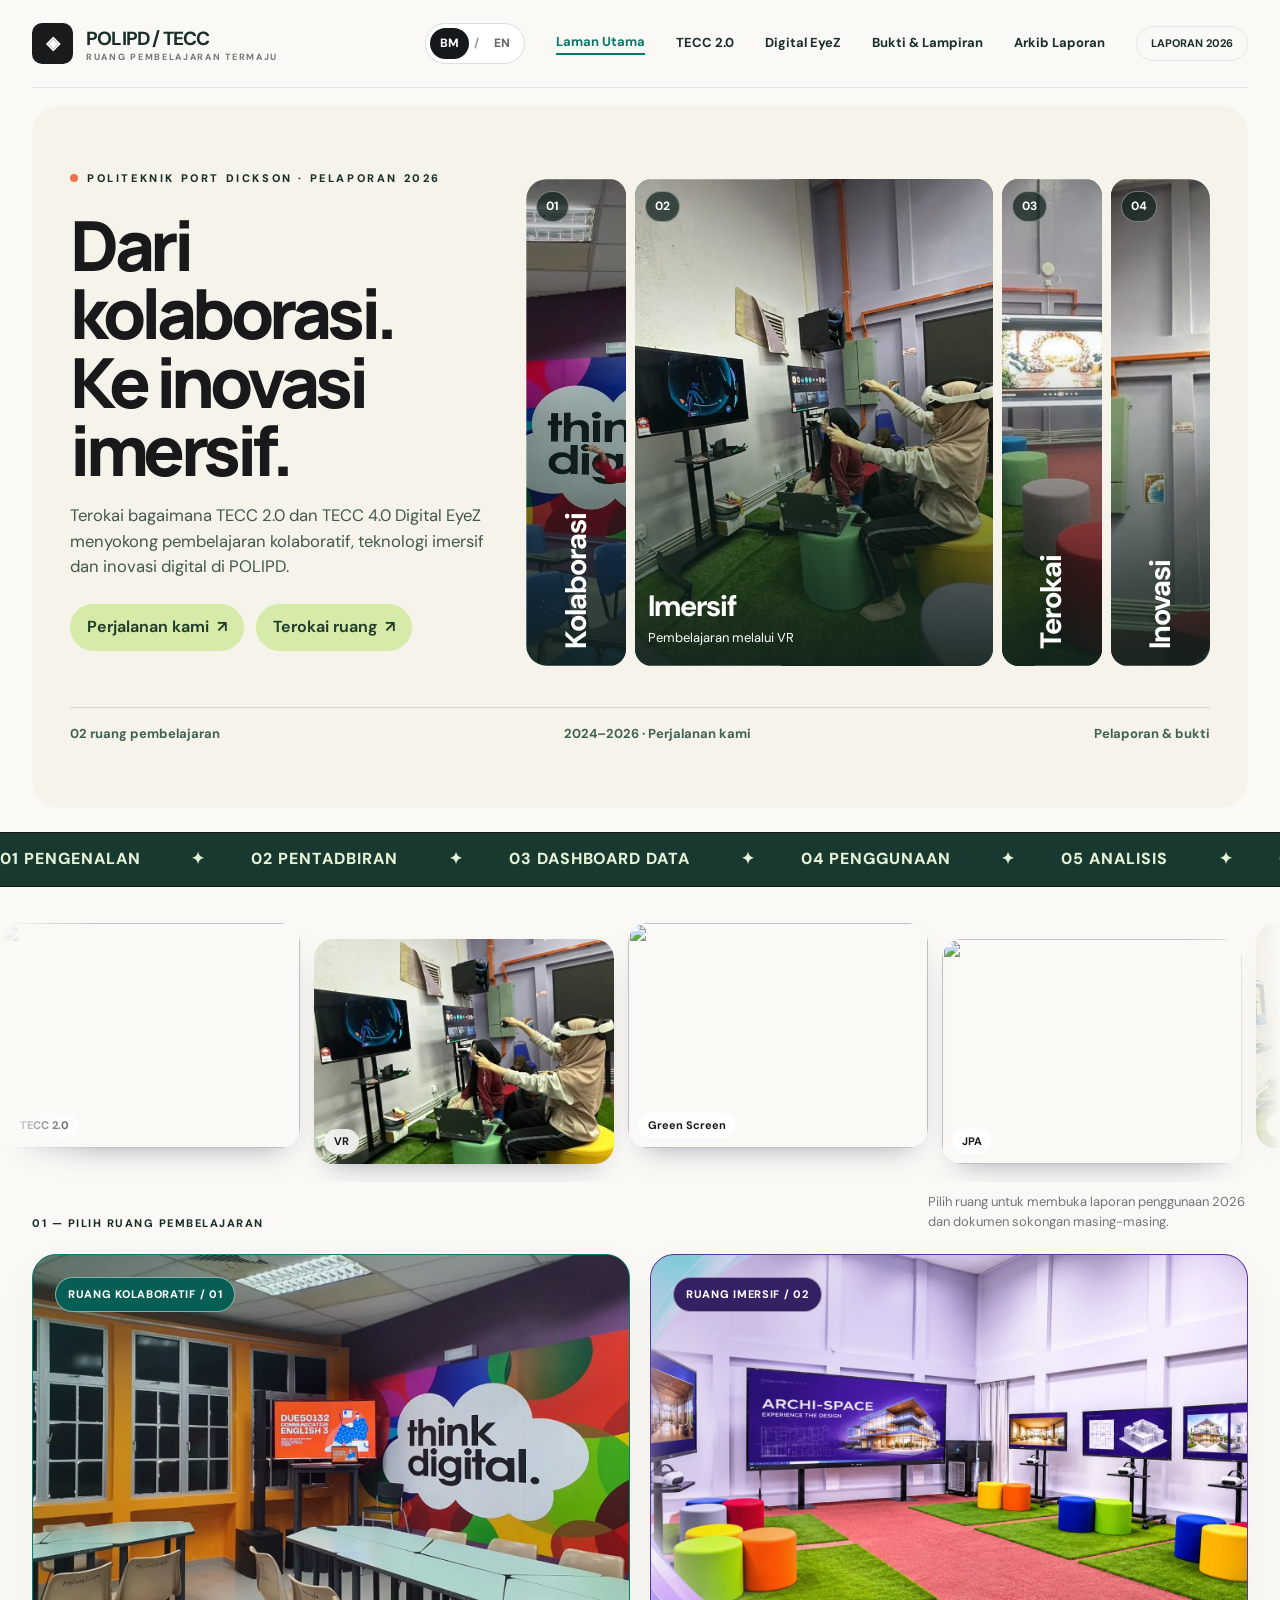
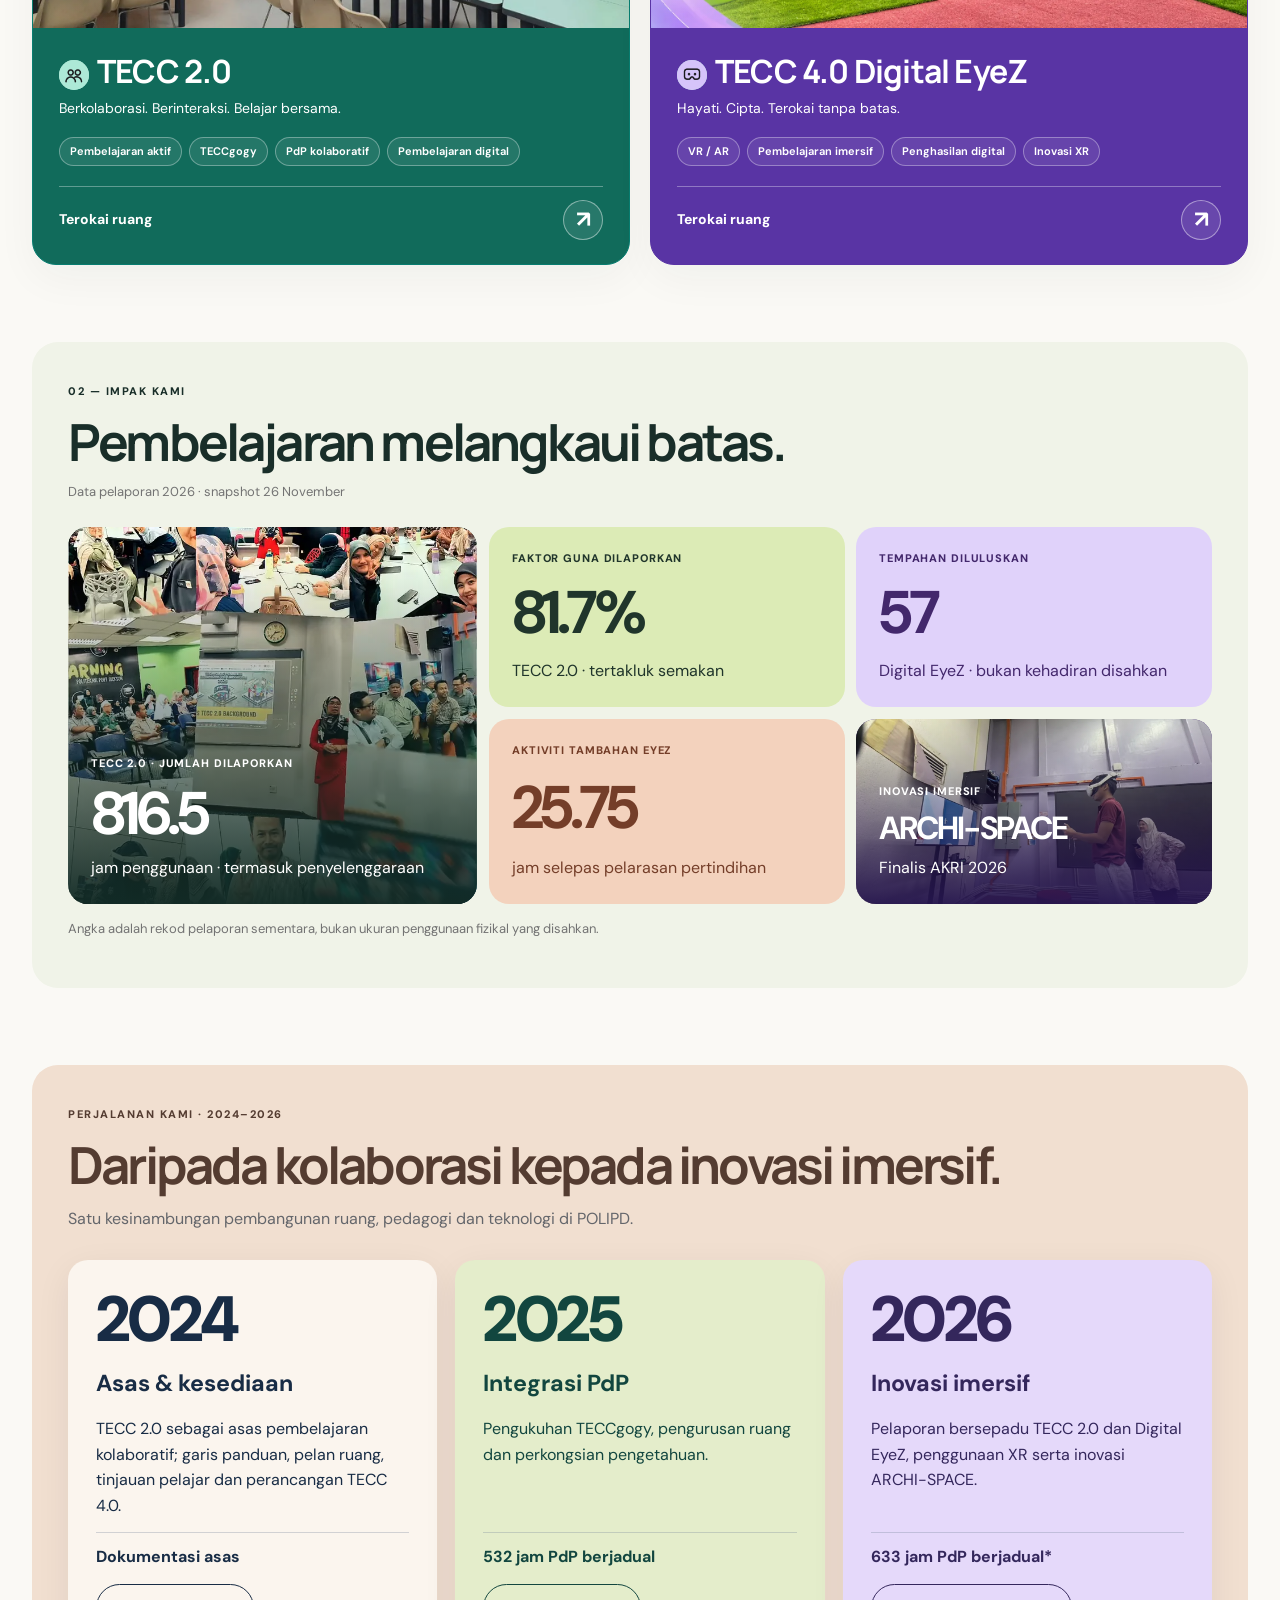
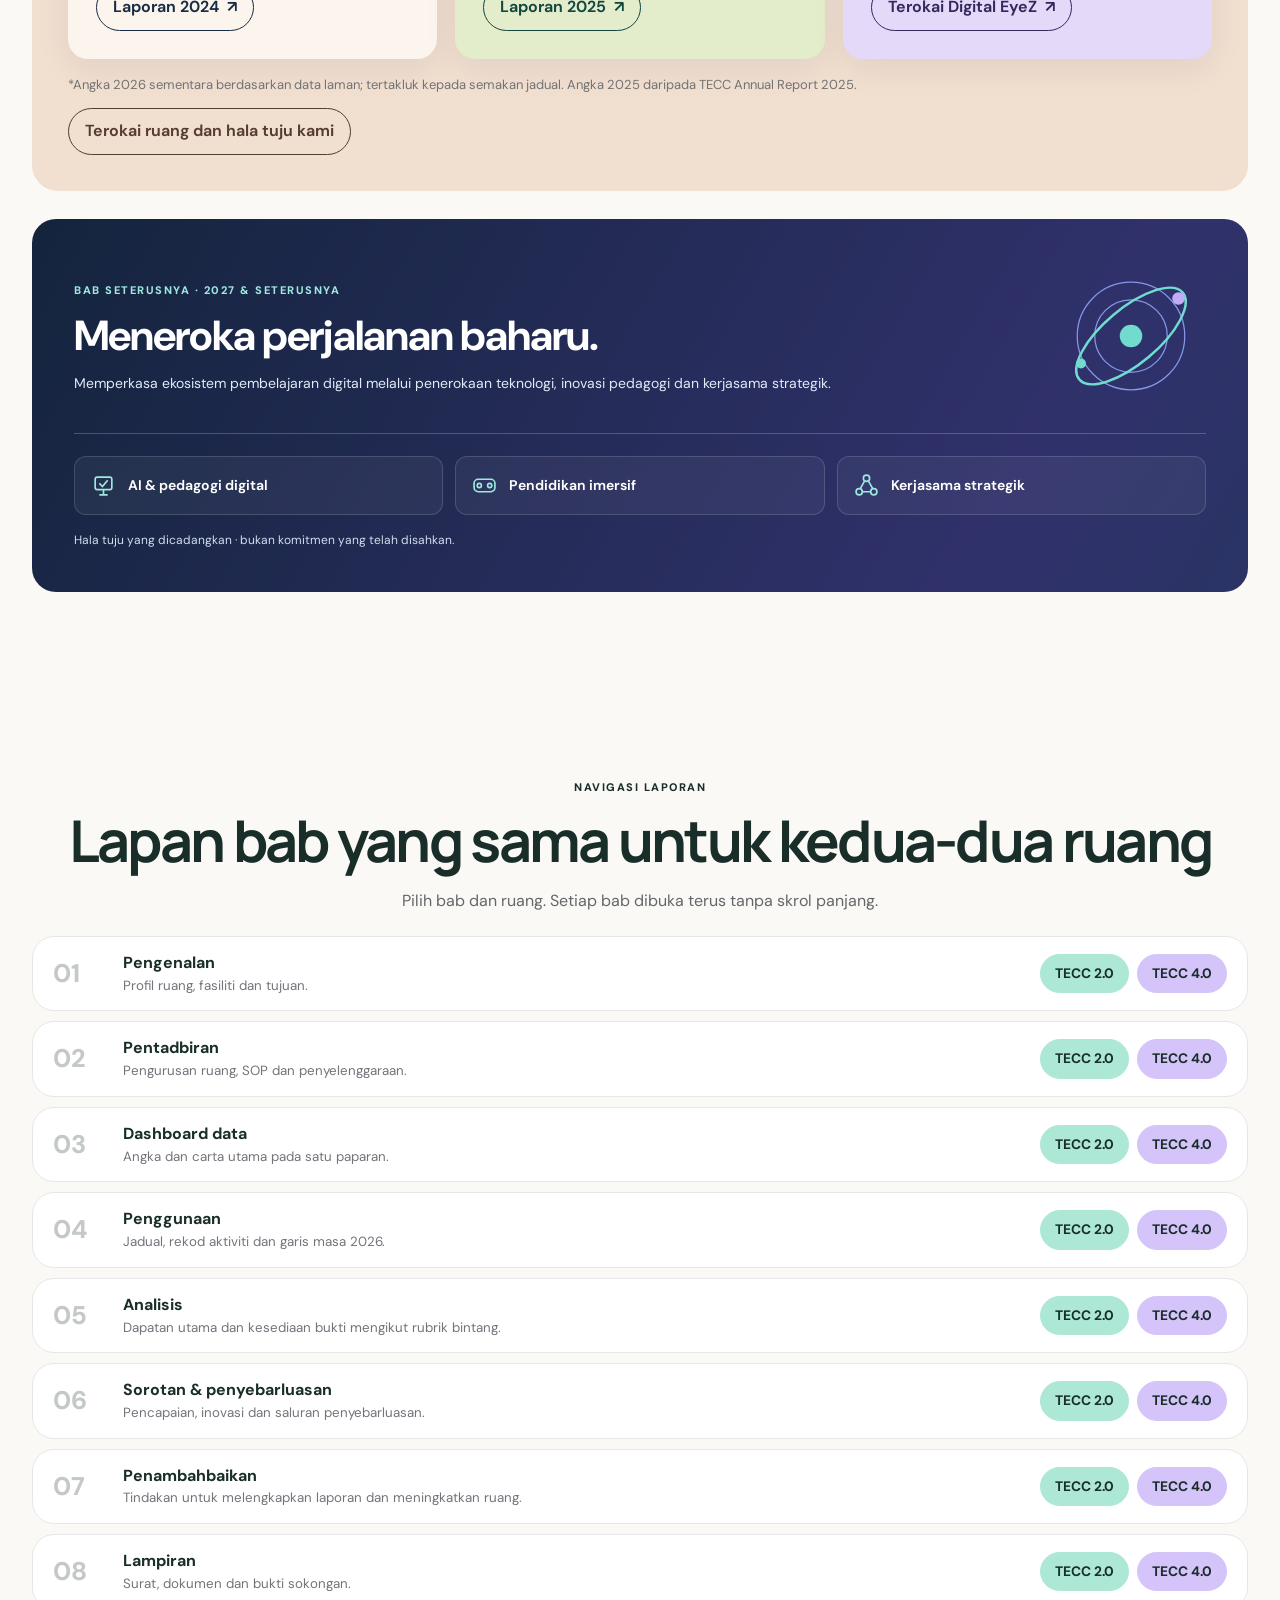
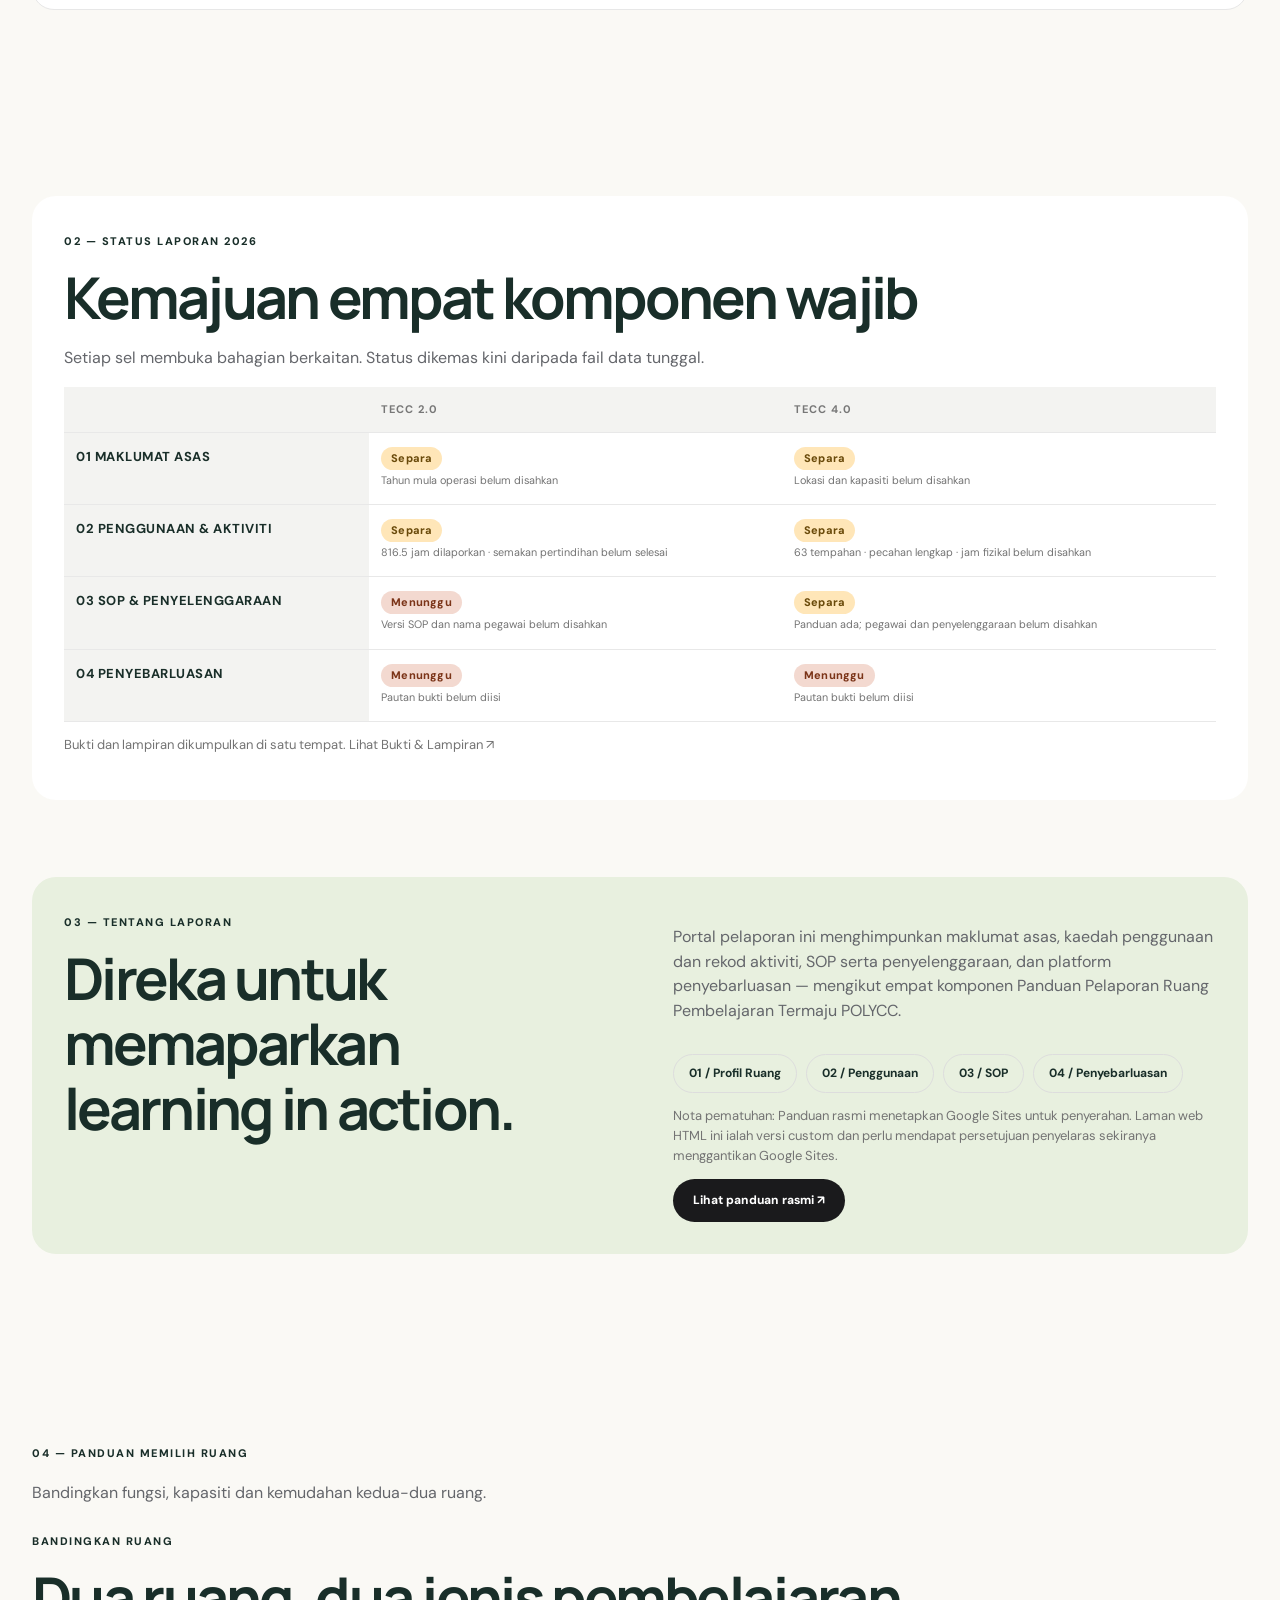
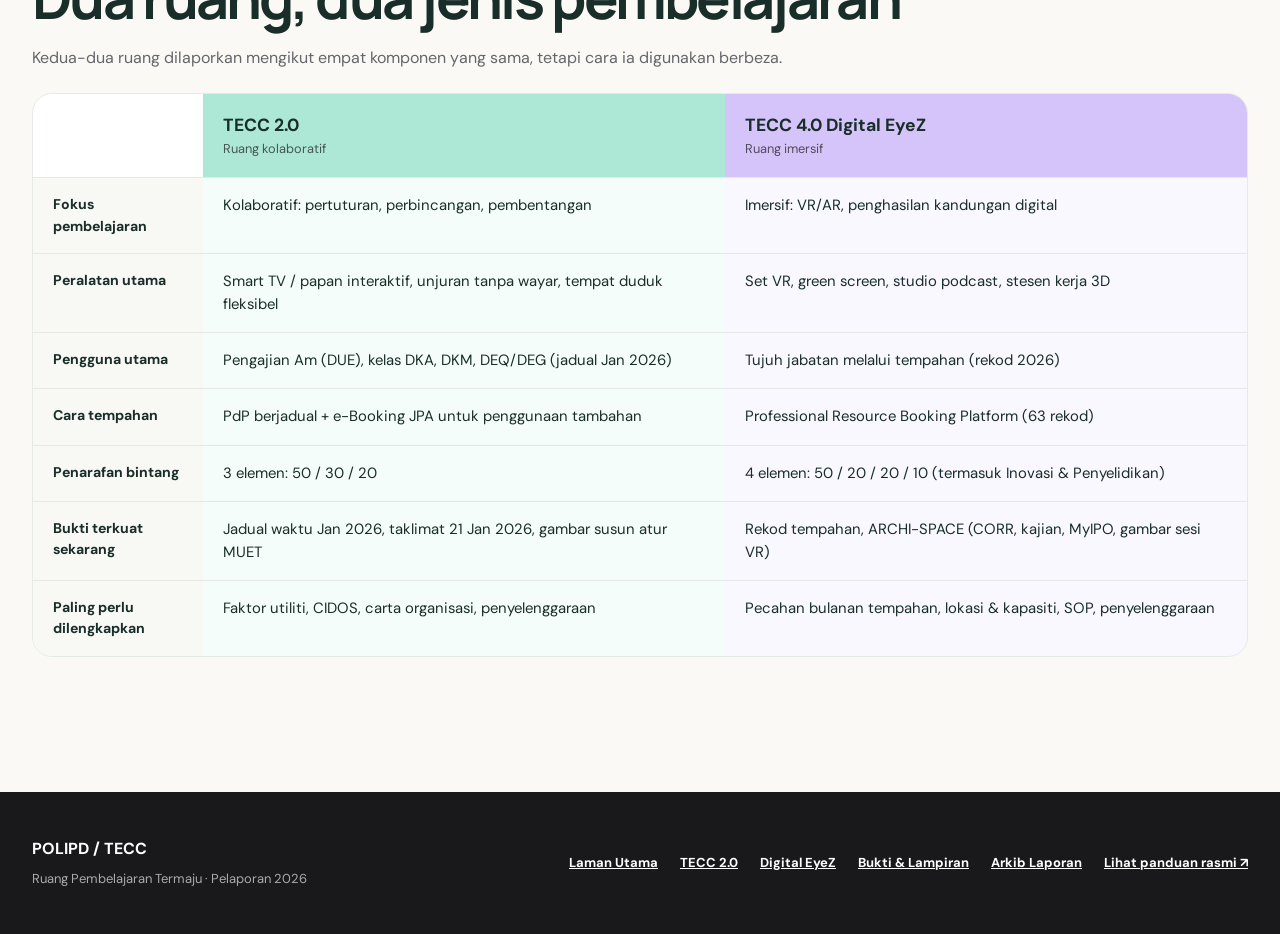
==== commit 3d778d66: "Add files via upload" ====
--- a/index.html
+++ b/index.html
@@ -1,2 +1,3 @@
 <!DOCTYPE html>
-<html lang="ms"><head><meta charset="utf-8"/><meta content="width=device-width,initial-scale=1" name="viewport"/><meta content="#ffffff" name="theme-color"/><meta content="Pelaporan Ruang Pembelajaran Termaju POLIPD 2026: TECC 2.0 dan TECC 4.0 Digital EyeZ." name="description"/><meta content="Advanced Learning Spaces | POLIPD 2026" property="og:title"/><meta content="Pelaporan Ruang Pembelajaran Termaju POLIPD 2026: TECC 2.0 dan TECC 4.0 Digital EyeZ." property="og:description"/><title>Advanced Learning Spaces | POLIPD 2026</title><link href="styles.css" rel="stylesheet"/><link href="premium.css?v=6.3" rel="stylesheet"/><link href="tecc2-extras.css" rel="stylesheet"/></head><body class=""><a class="skip" data-i18n="t0" href="#main">Langkau ke kandungan</a><header class="wrap topbar"><a class="brand" href="index.html"><span class="brand-icon">◈</span><span><b data-i18n="t1">POLIPD / TECC</b><small data-i18n="t2">RUANG PEMBELAJARAN TERMAJU</small></span></a><nav aria-label="Main" class="nav" id="nav"><div aria-label="Website language" class="lang-toggle" role="group"><button aria-pressed="true" class="lang-option" data-lang="ms" type="button">BM</button><span aria-hidden="true">/</span><button aria-pressed="false" class="lang-option" data-lang="en" type="button">EN</button></div><a data-page="index.html" data-i18n="x27" href="index.html">Laman Utama</a><a data-page="tecc2.html" data-i18n="x28" href="tecc2.html">TECC 2.0</a><a data-page="tecc4.html" data-i18n="x29" href="tecc4.html">Digital EyeZ</a><a data-page="lampiran.html" data-i18n="x30" href="lampiran.html">Bukti &amp; Lampiran</a><a data-page="arkib2025.html" data-i18n="x31" href="arkib2025.html">Arkib Laporan</a><span data-i18n="x32" class="year">LAPORAN 2026</span></nav><div class="mobile-language lang-toggle" role="group" aria-label="Website language"><button class="lang-option" data-lang="ms" type="button">BM</button><span aria-hidden="true">/</span><button class="lang-option" data-lang="en" type="button">EN</button></div><button aria-expanded="false" aria-controls="nav" aria-label="Toggle menu" class="menu" id="menu">☰</button></header><main id="main"><section class="hero wrap"><div class="eyebrow"><i class="dot"></i><span data-i18n="x1">POLITEKNIK PORT DICKSON · PELAPORAN 2026</span></div><h1><b data-i18n="x2" class="l1">Dari kolaborasi.</b><br/><span data-i18n="x3">Ke inovasi imersif.</span></h1><p data-i18n="x4">Terokai bagaimana TECC 2.0 dan TECC 4.0 Digital EyeZ menyokong pembelajaran kolaboratif, teknologi imersif dan inovasi digital di POLIPD.</p><div class="journey-actions"><a class="journey-link" href="#journey"><span data-bm="Perjalanan kami" data-en="Our journey">Perjalanan kami</span> <span aria-hidden="true">↗</span></a><a class="journey-link" href="#choose"><span data-bm="Terokai ruang" data-en="Explore spaces">Terokai ruang</span> <span aria-hidden="true">↗</span></a></div></section><div class="marquee" aria-hidden="true"><div><span>01 PENGENALAN</span><span>02 PENTADBIRAN</span><span>03 DASHBOARD DATA</span><span>04 PENGGUNAAN</span><span>05 ANALISIS</span><span>06 SOROTAN</span><span>07 PENAMBAHBAIKAN</span><span>08 LAMPIRAN</span><span>01 PENGENALAN</span><span>02 PENTADBIRAN</span><span>03 DASHBOARD DATA</span><span>04 PENGGUNAAN</span><span>05 ANALISIS</span><span>06 SOROTAN</span><span>07 PENAMBAHBAIKAN</span><span>08 LAMPIRAN</span></div></div><section class="wrap" id="choose"><div class="choice-head"><span class="kicker" data-i18n="x5">01 — PILIH RUANG PEMBELAJARAN</span><p data-i18n="x6">Pilih ruang untuk membuka laporan penggunaan 2026 dan dokumen sokongan masing-masing.</p></div><div class="choice-grid"><a class="room-card room-card--tecc2" href="tecc2.html"><div class="room-art art-2 photo-cover"><img alt="Ruang pembelajaran kolaboratif TECC 2.0 di POLIPD" decoding="async" loading="eager" src="assets/hero/tecc2.webp"/><span class="tilt" data-i18n="x7">RUANG KOLABORATIF / 01</span></div><div class="room-info"><div class="room-copy"><h3>TECC 2.0</h3><p data-i18n="x8">Berkolaborasi. Berinteraksi. Belajar bersama.</p></div><div class="room-features"><span data-bm="Pembelajaran aktif" data-en="Active learning">Pembelajaran aktif</span><span data-bm="TECCgogy" data-en="TECCgogy">TECCgogy</span><span data-bm="PdP kolaboratif" data-en="Collaborative learning">PdP kolaboratif</span><span data-bm="Pembelajaran digital" data-en="Digital learning">Pembelajaran digital</span></div><div class="room-cta"><span data-bm="Terokai ruang" data-en="Explore space">Terokai ruang</span><span aria-hidden="true" class="circle-arrow">↗</span></div></div></a><a class="room-card room-card--tecc4" href="tecc4.html"><div class="room-art art-4 photo-cover"><img alt="Studio TECC 4.0 Digital EyeZ di POLIPD" decoding="async" loading="eager" src="assets/hero/tecc4.webp"/><span class="tilt" data-i18n="x9">RUANG IMERSIF / 02</span></div><div class="room-info"><div class="room-copy"><h3>TECC 4.0 Digital EyeZ</h3><p data-i18n="x10">Hayati. Cipta. Terokai tanpa batas.</p></div><div class="room-features"><span data-bm="VR / AR" data-en="VR / AR">VR / AR</span><span data-bm="Pembelajaran imersif" data-en="Immersive learning">Pembelajaran imersif</span><span data-bm="Penghasilan digital" data-en="Digital production">Penghasilan digital</span><span data-bm="Inovasi XR" data-en="XR innovation">Inovasi XR</span></div><div class="room-cta"><span data-bm="Terokai ruang" data-en="Explore space">Terokai ruang</span><span aria-hidden="true" class="circle-arrow">↗</span></div></div></a></div><aside class="future-next"><div class="future-top"><div><span class="kicker" data-bm="BAB SETERUSNYA · 2027 &amp; SETERUSNYA" data-en="THE NEXT CHAPTER · 2027 &amp; BEYOND">BAB SETERUSNYA · 2027 &amp; SETERUSNYA</span><h2 data-bm="Meneroka perjalanan baharu." data-en="Embarking on a new journey.">Meneroka perjalanan baharu.</h2><p data-bm="Memperkasa ekosistem pembelajaran digital melalui penerokaan teknologi, inovasi pedagogi dan kerjasama strategik." data-en="Enriching our digital learning ecosystem through technology exploration, pedagogical innovation and strategic collaboration.">Memperkasa ekosistem pembelajaran digital melalui penerokaan teknologi, inovasi pedagogi dan kerjasama strategik.</p></div><svg aria-hidden="true" class="future-orbit" fill="none" viewbox="0 0 120 120"><circle cx="60" cy="60" r="43" stroke="#8b9ded"></circle><circle cx="60" cy="60" r="29" stroke="#8b9ded"></circle><ellipse cx="60" cy="60" rx="54" ry="22" stroke="#75e6d4" stroke-width="2" transform="rotate(-40 60 60)"></ellipse><circle cx="60" cy="60" fill="#75e6d4" r="9"></circle><circle cx="98" cy="30" fill="#cab4ff" r="5"></circle><circle cx="20" cy="82" fill="#75e6d4" r="4"></circle></svg></div><div class="future-pillars"><div><svg aria-hidden="true" fill="none" stroke="currentColor" stroke-width="1.6" viewbox="0 0 24 24"><rect height="12" rx="2" width="16" x="4" y="4"></rect><path d="M8 21h8m-4-5v5M8 10l3 3 5-6"></path></svg><span data-bm="AI &amp; pedagogi digital" data-en="AI &amp; digital pedagogy">AI &amp; pedagogi digital</span></div><div><svg aria-hidden="true" fill="none" stroke="currentColor" stroke-width="1.6" viewbox="0 0 24 24"><rect height="12" rx="4" width="20" x="2" y="6"></rect><circle cx="7" cy="12" r="2"></circle><circle cx="17" cy="12" r="2"></circle></svg><span data-bm="Pendidikan imersif" data-en="Immersive education">Pendidikan imersif</span></div><div><svg aria-hidden="true" fill="none" stroke="currentColor" stroke-width="1.6" viewbox="0 0 24 24"><circle cx="12" cy="5" r="3"></circle><circle cx="5" cy="18" r="3"></circle><circle cx="19" cy="18" r="3"></circle><path d="M10 8l-4 7m8-7 4 7M8 18h8"></path></svg><span data-bm="Kerjasama strategik" data-en="Strategic collaboration">Kerjasama strategik</span></div></div><p class="future-note" data-bm="Hala tuju yang dicadangkan · bukan komitmen yang telah disahkan." data-en="Proposed future direction · not an approved commitment.">Hala tuju yang dicadangkan · bukan komitmen yang telah disahkan.</p></aside></section><section class="wrap section journey" id="journey"><span class="kicker" data-bm="PERJALANAN KAMI · 2024–2026" data-en="OUR JOURNEY · 2024–2026">PERJALANAN KAMI · 2024–2026</span><h2 data-bm="Daripada kolaborasi kepada inovasi imersif." data-en="From collaborative learning to immersive innovation.">Daripada kolaborasi kepada inovasi imersif.</h2><p class="lead" data-bm="Satu kesinambungan pembangunan ruang, pedagogi dan teknologi di POLIPD." data-en="A continuing evolution of learning spaces, pedagogy and technology at POLIPD.">Satu kesinambungan pembangunan ruang, pedagogi dan teknologi di POLIPD.</p><div class="journey-grid"><article class="journey-card foundation"><div class="journey-year">2024</div><h3 data-bm="Asas &amp; kesediaan" data-en="Foundation &amp; readiness">Asas &amp; kesediaan</h3><p data-bm="TECC 2.0 sebagai asas pembelajaran kolaboratif; garis panduan, pelan ruang, tinjauan pelajar dan perancangan TECC 4.0." data-en="TECC 2.0 as the foundation for collaborative learning; guidelines, floor plans, student surveys and TECC 4.0 planning.">TECC 2.0 sebagai asas pembelajaran kolaboratif; garis panduan, pelan ruang, tinjauan pelajar dan perancangan TECC 4.0.</p><strong class="journey-metric" data-bm="Dokumentasi asas" data-en="Foundational documentation">Dokumentasi asas</strong><a class="journey-link" href="https://polipdtecc.my.canva.site/tecc-2-0-part-1-about-us"><span data-bm="Laporan 2024" data-en="2024 report">Laporan 2024</span> <span aria-hidden="true">↗</span></a></article><article class="journey-card integration"><div class="journey-year">2025</div><h3 data-bm="Integrasi PdP" data-en="Teaching &amp; learning integration">Integrasi PdP</h3><p data-bm="Pengukuhan TECCgogy, pengurusan ruang dan perkongsian pengetahuan." data-en="Strengthening TECCgogy, space management and knowledge sharing.">Pengukuhan TECCgogy, pengurusan ruang dan perkongsian pengetahuan.</p><strong class="journey-metric" data-bm="532 jam PdP berjadual" data-en="532 scheduled teaching hours">532 jam PdP berjadual</strong><a class="journey-link" href="https://sites.google.com/polipd.edu.my/teccppd/tecc-2-0-2025?authuser=0"><span data-bm="Laporan 2025" data-en="2025 report">Laporan 2025</span> <span aria-hidden="true">↗</span></a></article><article class="journey-card innovation"><div class="journey-year">2026</div><h3 data-bm="Inovasi imersif" data-en="Immersive innovation">Inovasi imersif</h3><p data-bm="Pelaporan bersepadu TECC 2.0 dan Digital EyeZ, penggunaan XR serta inovasi ARCHI-SPACE." data-en="Integrated TECC 2.0 and Digital EyeZ reporting, XR use and ARCHI-SPACE innovation.">Pelaporan bersepadu TECC 2.0 dan Digital EyeZ, penggunaan XR serta inovasi ARCHI-SPACE.</p><strong class="journey-metric" data-bm="633 jam PdP berjadual*" data-en="633 scheduled teaching hours*">633 jam PdP berjadual*</strong><a class="journey-link" href="tecc4.html"><span data-bm="Terokai Digital EyeZ" data-en="Explore Digital EyeZ">Terokai Digital EyeZ</span> <span aria-hidden="true">↗</span></a></article></div><p class="small muted" data-bm="*Angka 2026 sementara berdasarkan data laman; tertakluk kepada semakan jadual. Angka 2025 daripada TECC Annual Report 2025." data-en="*2026 figures are provisional website data, subject to timetable verification. 2025 figure from TECC Annual Report 2025.">*Angka 2026 sementara berdasarkan data laman; tertakluk kepada semakan jadual. Angka 2025 daripada TECC Annual Report 2025.</p><a class="journey-link" href="#choose" data-bm="Terokai ruang dan hala tuju kami" data-en="Explore our spaces and future direction">Terokai ruang dan hala tuju kami</a></section><section class="wrap section" id="chapters"></section><section class="wrap section" id="status"><span class="kicker" data-i18n="x14">02 — STATUS LAPORAN 2026</span><h2 data-i18n="x15">Kemajuan empat komponen wajib</h2><p data-i18n="x16" class="lead">Setiap sel membuka bahagian berkaitan. Status dikemas kini daripada fail data tunggal.</p><div class="tablewrap"><table class="matrix"><thead><tr><th></th><th>TECC 2.0</th><th>TECC 4.0</th></tr></thead><tbody id="statusMatrix"></tbody></table></div><p class="small muted"><span data-i18n="x17">Bukti dan lampiran dikumpulkan di satu tempat.</span> <a data-i18n="x18" href="lampiran.html">Lihat Bukti &amp; Lampiran ↗</a></p></section><section class="wrap section two" id="about"><div><span data-i18n="x19" class="kicker">03 — TENTANG LAPORAN</span><h2><span data-i18n="x20">Direka untuk memaparkan</span><br/><span>learning in action.</span></h2></div><div><p data-i18n="x21" class="lead">Portal pelaporan ini menghimpunkan maklumat asas, kaedah penggunaan dan rekod aktiviti, SOP serta penyelenggaraan, dan platform penyebarluasan — mengikut empat komponen Panduan Pelaporan Ruang Pembelajaran Termaju POLYCC.</p><div class="mini-pills"><a data-i18n="x22" href="tecc2.html#profile">01 / Profil Ruang</a><a data-i18n="x23" href="tecc2.html#usage">02 / Penggunaan</a><a data-i18n="x24" href="tecc2.html#sop">03 / SOP</a><a data-i18n="x25" href="tecc2.html#sharing">04 / Penyebarluasan</a></div><p data-i18n="x26" class="small muted">Nota pematuhan: Panduan rasmi menetapkan Google Sites untuk penyerahan. Laman web HTML ini ialah versi custom dan perlu mendapat persetujuan penyelaras sekiranya menggantikan Google Sites.</p><a class="cta" data-i18n="t23" href="assets/panduan-pelaporan-ruang.pdf" rel="noopener" target="_blank">Lihat panduan rasmi ↗</a></div></section><section class="wrap section"><div class="compare-intro"><span class="kicker" data-bm="04 — PANDUAN MEMILIH RUANG" data-en="04 — CHOOSE YOUR LEARNING SPACE">04 — PANDUAN MEMILIH RUANG</span><p class="lead" data-bm="Bandingkan fungsi, kapasiti dan kemudahan kedua-dua ruang. Butiran yang belum disahkan dilabel dengan jelas." data-en="Compare the roles, capacities and facilities of both spaces. Unverified details are clearly labelled.">Bandingkan fungsi, kapasiti dan kemudahan kedua-dua ruang. Butiran yang belum disahkan dilabel dengan jelas.</p></div><div id="compare"></div></section></main><footer class="footer"><div class="wrap footflex"><div><b data-i18n="t1">POLIPD / TECC</b><p data-i18n="t25">Ruang Pembelajaran Termaju · Pelaporan 2026</p></div><div class="footlinks"><a data-i18n="x27" href="index.html">Laman Utama</a><a data-i18n="x28" href="tecc2.html">TECC 2.0</a><a data-i18n="x29" href="tecc4.html">Digital EyeZ</a><a data-i18n="x30" href="lampiran.html">Bukti &amp; Lampiran</a><a data-i18n="x31" href="arkib2025.html">Arkib Laporan</a><a data-i18n="t23" href="assets/panduan-pelaporan-ruang.pdf" target="_blank" rel="noopener">Lihat panduan rasmi ↗</a></div></div></footer><script src="data/site-data.js?v=6.3"></script><script src="i18n-extra.js"></script><script src="render.js?v=6.3"></script><script src="v5.js?v=6.3"></script><script src="icons.js"></script><script src="app.js"></script><script src="enhance.js"></script></body></html>+
+<html lang="ms"><head><meta charset="utf-8"/><meta content="width=device-width,initial-scale=1" name="viewport"/><meta content="#ffffff" name="theme-color"/><meta content="Pelaporan Ruang Pembelajaran Termaju POLIPD 2026: TECC 2.0 dan TECC 4.0 Digital EyeZ." name="description"/><meta content="Advanced Learning Spaces | POLIPD 2026" property="og:title"/><meta content="Pelaporan Ruang Pembelajaran Termaju POLIPD 2026: TECC 2.0 dan TECC 4.0 Digital EyeZ." property="og:description"/><title>Advanced Learning Spaces | POLIPD 2026</title><link href="styles.css" rel="stylesheet"/><link href="premium.css?v=6.3" rel="stylesheet"/><link href="tecc2-extras.css" rel="stylesheet"/><link href="experience-v7.css?v=7.0" rel="stylesheet"/><link href="motion-v8.css?v=8.0" rel="stylesheet"/></head><body class="v7 v7-index"><a class="skip" data-i18n="t0" href="#main">Langkau ke kandungan</a><header class="wrap topbar"><a class="brand" href="index.html"><span class="brand-icon">◈</span><span><b data-i18n="t1">POLIPD / TECC</b><small data-i18n="t2">RUANG PEMBELAJARAN TERMAJU</small></span></a><nav aria-label="Main" class="nav" id="nav"><div aria-label="Website language" class="lang-toggle" role="group"><button aria-pressed="true" class="lang-option" data-lang="ms" type="button">BM</button><span aria-hidden="true">/</span><button aria-pressed="false" class="lang-option" data-lang="en" type="button">EN</button></div><a data-i18n="x27" data-page="index.html" href="index.html">Laman Utama</a><a data-i18n="x28" data-page="tecc2.html" href="tecc2.html">TECC 2.0</a><a data-i18n="x29" data-page="tecc4.html" href="tecc4.html">Digital EyeZ</a><a data-i18n="x30" data-page="lampiran.html" href="lampiran.html">Bukti &amp; Lampiran</a><a data-i18n="x31" data-page="arkib2025.html" href="arkib2025.html">Arkib Laporan</a><span class="year" data-i18n="x32">LAPORAN 2026</span></nav><div aria-label="Website language" class="mobile-language lang-toggle" role="group"><button class="lang-option" data-lang="ms" type="button">BM</button><span aria-hidden="true">/</span><button class="lang-option" data-lang="en" type="button">EN</button></div><button aria-controls="nav" aria-expanded="false" aria-label="Toggle menu" class="menu" id="menu">☰</button></header><main id="main"><section class="hero wrap v7-hero"><div class="v7-hero-copy"><div class="eyebrow"><i class="dot"></i><span data-i18n="x1">POLITEKNIK PORT DICKSON · PELAPORAN 2026</span></div><h1><b class="l1" data-i18n="x2">Dari kolaborasi.</b><br/><span data-i18n="x3">Ke inovasi imersif.</span></h1><p data-i18n="x4">Terokai bagaimana TECC 2.0 dan TECC 4.0 Digital EyeZ menyokong pembelajaran kolaboratif, teknologi imersif dan inovasi digital di POLIPD.</p><div class="journey-actions"><a class="journey-link" href="#journey"><span data-bm="Perjalanan kami" data-en="Our journey">Perjalanan kami</span> <span aria-hidden="true">↗</span></a><a class="journey-link" href="#choose"><span data-bm="Terokai ruang" data-en="Explore spaces">Terokai ruang</span> <span aria-hidden="true">↗</span></a></div></div><div aria-label="Photo gallery" class="v7-gallery v7-hero-gallery" role="group"><button aria-pressed="true" class="v7-photo is-active" type="button"><img alt="Kolaborasi" decoding="async" fetchpriority="high" src="assets/gallery/tecc2-sesi-1.webp"/><span class="v7-photo-number">01</span><span class="v7-photo-caption"><strong data-bm="Kolaborasi" data-en="Collaborate">Kolaborasi</strong><span class="v7-photo-detail"><span data-bm="Ruang TECC 2.0" data-en="TECC 2.0 learning space">Ruang TECC 2.0</span></span></span></button><button aria-pressed="false" class="v7-photo" type="button"><img alt="Imersif" decoding="async" loading="lazy" src="assets/archi/vr-session-multi-station.webp"/><span class="v7-photo-number">02</span><span class="v7-photo-caption"><strong data-bm="Imersif" data-en="Immerse">Imersif</strong><span class="v7-photo-detail"><span data-bm="Pembelajaran melalui VR" data-en="Learning through VR">Pembelajaran melalui VR</span></span></span></button><button aria-pressed="false" class="v7-photo" type="button"><img alt="Terokai" decoding="async" loading="lazy" src="assets/archi/archi-space-lab-overview.webp"/><span class="v7-photo-number">03</span><span class="v7-photo-caption"><strong data-bm="Terokai" data-en="Explore">Terokai</strong><span class="v7-photo-detail"><span data-bm="Studio Digital EyeZ" data-en="Digital EyeZ studio">Studio Digital EyeZ</span></span></span></button><button aria-pressed="false" class="v7-photo" type="button"><img alt="Inovasi" decoding="async" loading="lazy" src="assets/archi/vr-session-lecturer-guidance.webp"/><span class="v7-photo-number">04</span><span class="v7-photo-caption"><strong data-bm="Inovasi" data-en="Innovate">Inovasi</strong><span class="v7-photo-detail"><span data-bm="ARCHI-SPACE · bimbingan VR" data-en="ARCHI-SPACE · VR guidance">ARCHI-SPACE · bimbingan VR</span></span></span></button></div><div class="v7-hero-foot"><span data-bm="02 ruang pembelajaran" data-en="02 learning spaces">02 ruang pembelajaran</span><span data-bm="2024–2026 · Perjalanan kami" data-en="2024–2026 · Our journey">2024–2026 · Perjalanan kami</span><span data-bm="Pelaporan &amp; bukti" data-en="Reporting &amp; evidence">Pelaporan &amp; bukti</span></div></section><div aria-hidden="true" class="marquee"><div><span>01 PENGENALAN</span><span>02 PENTADBIRAN</span><span>03 DASHBOARD DATA</span><span>04 PENGGUNAAN</span><span>05 ANALISIS</span><span>06 SOROTAN</span><span>07 PENAMBAHBAIKAN</span><span>08 LAMPIRAN</span><span>01 PENGENALAN</span><span>02 PENTADBIRAN</span><span>03 DASHBOARD DATA</span><span>04 PENGGUNAAN</span><span>05 ANALISIS</span><span>06 SOROTAN</span><span>07 PENAMBAHBAIKAN</span><span>08 LAMPIRAN</span></div></div><section class="wrap v7-reveal" id="choose"><div class="choice-head"><span class="kicker" data-i18n="x5">01 — PILIH RUANG PEMBELAJARAN</span><p data-i18n="x6">Pilih ruang untuk membuka laporan penggunaan 2026 dan dokumen sokongan masing-masing.</p></div><div class="choice-grid"><a class="room-card room-card--tecc2" href="tecc2.html"><div class="room-art art-2 photo-cover"><img alt="Ruang pembelajaran kolaboratif TECC 2.0 di POLIPD" decoding="async" loading="eager" src="assets/hero/tecc2.webp"/><span class="tilt" data-i18n="x7">RUANG KOLABORATIF / 01</span></div><div class="room-info"><div class="room-copy"><h3>TECC 2.0</h3><p data-i18n="x8">Berkolaborasi. Berinteraksi. Belajar bersama.</p></div><div class="room-features"><span data-bm="Pembelajaran aktif" data-en="Active learning">Pembelajaran aktif</span><span data-bm="TECCgogy" data-en="TECCgogy">TECCgogy</span><span data-bm="PdP kolaboratif" data-en="Collaborative learning">PdP kolaboratif</span><span data-bm="Pembelajaran digital" data-en="Digital learning">Pembelajaran digital</span></div><div class="room-cta"><span data-bm="Terokai ruang" data-en="Explore space">Terokai ruang</span><span aria-hidden="true" class="circle-arrow">↗</span></div></div></a><a class="room-card room-card--tecc4" href="tecc4.html"><div class="room-art art-4 photo-cover"><img alt="Studio TECC 4.0 Digital EyeZ di POLIPD" decoding="async" loading="eager" src="assets/hero/tecc4.webp"/><span class="tilt" data-i18n="x9">RUANG IMERSIF / 02</span></div><div class="room-info"><div class="room-copy"><h3>TECC 4.0 Digital EyeZ</h3><p data-i18n="x10">Hayati. Cipta. Terokai tanpa batas.</p></div><div class="room-features"><span data-bm="VR / AR" data-en="VR / AR">VR / AR</span><span data-bm="Pembelajaran imersif" data-en="Immersive learning">Pembelajaran imersif</span><span data-bm="Penghasilan digital" data-en="Digital production">Penghasilan digital</span><span data-bm="Inovasi XR" data-en="XR innovation">Inovasi XR</span></div><div class="room-cta"><span data-bm="Terokai ruang" data-en="Explore space">Terokai ruang</span><span aria-hidden="true" class="circle-arrow">↗</span></div></div></a></div></section><section class="wrap section v7-impact v7-reveal" id="impact"><div class="v7-sectionhead"><span class="kicker" data-bm="02 — IMPAK KAMI" data-en="02 — OUR IMPACT">02 — IMPAK KAMI</span><h2 data-bm="Pembelajaran melangkaui batas." data-en="Learning beyond boundaries.">Pembelajaran melangkaui batas.</h2><p class="small muted" data-bm="Data pelaporan 2026 · snapshot 26 November" data-en="2026 reporting data · 26 November snapshot">Data pelaporan 2026 · snapshot 26 November</p></div><div class="v7-bento"><a class="v7-tile v7-tile-photo v7-tile-large" href="tecc2.html#dash"><img alt="Kursus TECC Smart Teaching" loading="lazy" src="assets/lampiran/kursus-tecc-smart-teaching-21jan2026-video.webp"/><div><span class="v7-label" data-bm="TECC 2.0 · Jumlah dilaporkan" data-en="TECC 2.0 · Reported total">TECC 2.0 · Jumlah dilaporkan</span><strong data-v7-metric="tecc2.summary.total">816.5</strong><span data-bm="jam penggunaan · termasuk penyelenggaraan" data-en="hours of use · including maintenance">jam penggunaan · termasuk penyelenggaraan</span></div></a><a class="v7-tile v7-lime" href="tecc2.html#dash"><span class="v7-label" data-bm="Faktor guna dilaporkan" data-en="Reported utilisation">Faktor guna dilaporkan</span><strong data-suffix="%" data-v7-metric="tecc2.summary.factor">81.7%</strong><span data-bm="TECC 2.0 · tertakluk semakan" data-en="TECC 2.0 · subject to review">TECC 2.0 · tertakluk semakan</span></a><a class="v7-tile v7-lavender" href="tecc4.html#dash"><span class="v7-label" data-bm="Tempahan diluluskan" data-en="Approved bookings">Tempahan diluluskan</span><strong data-v7-metric="tecc4.summary.approved">57</strong><span data-bm="Digital EyeZ · bukan kehadiran disahkan" data-en="Digital EyeZ · not verified attendance">Digital EyeZ · bukan kehadiran disahkan</span></a><a class="v7-tile v7-peach" href="tecc4.html#usage"><span class="v7-label" data-bm="Aktiviti tambahan EyeZ" data-en="Additional EyeZ activities">Aktiviti tambahan EyeZ</span><strong data-v7-metric="tecc4.activityHours">308.75</strong><span data-bm="jam selepas pelarasan pertindihan" data-en="hours after overlap adjustments">jam selepas pelarasan pertindihan</span></a><a class="v7-tile v7-tile-photo v7-archi" href="tecc4.html#innovation"><img alt="ARCHI-SPACE VR guidance" loading="lazy" src="assets/archi/vr-session-lecturer-guidance.webp"/><div><span class="v7-label" data-bm="Inovasi imersif" data-en="Immersive innovation">Inovasi imersif</span><strong>ARCHI-SPACE</strong><span data-bm="Finalis AKRI 2026" data-en="AKRI 2026 finalist">Finalis AKRI 2026</span></div></a></div><p class="small muted" data-bm="Angka adalah rekod pelaporan sementara, bukan ukuran penggunaan fizikal yang disahkan." data-en="Figures are provisional reporting records, not verified physical utilisation.">Angka adalah rekod pelaporan sementara, bukan ukuran penggunaan fizikal yang disahkan.</p></section><section class="wrap section journey v7-reveal" id="journey"><span class="kicker" data-bm="PERJALANAN KAMI · 2024–2026" data-en="OUR JOURNEY · 2024–2026">PERJALANAN KAMI · 2024–2026</span><h2 data-bm="Daripada kolaborasi kepada inovasi imersif." data-en="From collaborative learning to immersive innovation.">Daripada kolaborasi kepada inovasi imersif.</h2><p class="lead" data-bm="Satu kesinambungan pembangunan ruang, pedagogi dan teknologi di POLIPD." data-en="A continuing evolution of learning spaces, pedagogy and technology at POLIPD.">Satu kesinambungan pembangunan ruang, pedagogi dan teknologi di POLIPD.</p><div class="journey-grid"><article class="journey-card foundation v7-reveal"><div class="journey-year">2024</div><h3 data-bm="Asas &amp; kesediaan" data-en="Foundation &amp; readiness">Asas &amp; kesediaan</h3><p data-bm="TECC 2.0 sebagai asas pembelajaran kolaboratif; garis panduan, pelan ruang, tinjauan pelajar dan perancangan TECC 4.0." data-en="TECC 2.0 as the foundation for collaborative learning; guidelines, floor plans, student surveys and TECC 4.0 planning.">TECC 2.0 sebagai asas pembelajaran kolaboratif; garis panduan, pelan ruang, tinjauan pelajar dan perancangan TECC 4.0.</p><strong class="journey-metric" data-bm="Dokumentasi asas" data-en="Foundational documentation">Dokumentasi asas</strong><a class="journey-link" href="https://polipdtecc.my.canva.site/tecc-2-0-part-1-about-us"><span data-bm="Laporan 2024" data-en="2024 report">Laporan 2024</span> <span aria-hidden="true">↗</span></a></article><article class="journey-card integration v7-reveal"><div class="journey-year">2025</div><h3 data-bm="Integrasi PdP" data-en="Teaching &amp; learning integration">Integrasi PdP</h3><p data-bm="Pengukuhan TECCgogy, pengurusan ruang dan perkongsian pengetahuan." data-en="Strengthening TECCgogy, space management and knowledge sharing.">Pengukuhan TECCgogy, pengurusan ruang dan perkongsian pengetahuan.</p><strong class="journey-metric" data-bm="532 jam PdP berjadual" data-en="532 scheduled teaching hours">532 jam PdP berjadual</strong><a class="journey-link" href="https://sites.google.com/polipd.edu.my/teccppd/tecc-2-0-2025?authuser=0"><span data-bm="Laporan 2025" data-en="2025 report">Laporan 2025</span> <span aria-hidden="true">↗</span></a></article><article class="journey-card innovation v7-reveal"><div class="journey-year">2026</div><h3 data-bm="Inovasi imersif" data-en="Immersive innovation">Inovasi imersif</h3><p data-bm="Pelaporan bersepadu TECC 2.0 dan Digital EyeZ, penggunaan XR serta inovasi ARCHI-SPACE." data-en="Integrated TECC 2.0 and Digital EyeZ reporting, XR use and ARCHI-SPACE innovation.">Pelaporan bersepadu TECC 2.0 dan Digital EyeZ, penggunaan XR serta inovasi ARCHI-SPACE.</p><strong class="journey-metric" data-bm="633 jam PdP berjadual*" data-en="633 scheduled teaching hours*">633 jam PdP berjadual*</strong><a class="journey-link" href="tecc4.html"><span data-bm="Terokai Digital EyeZ" data-en="Explore Digital EyeZ">Terokai Digital EyeZ</span> <span aria-hidden="true">↗</span></a></article></div><p class="small muted" data-bm="*Angka 2026 sementara berdasarkan data laman; tertakluk kepada semakan jadual. Angka 2025 daripada TECC Annual Report 2025." data-en="*2026 figures are provisional website data, subject to timetable verification. 2025 figure from TECC Annual Report 2025.">*Angka 2026 sementara berdasarkan data laman; tertakluk kepada semakan jadual. Angka 2025 daripada TECC Annual Report 2025.</p><a class="journey-link" data-bm="Terokai ruang dan hala tuju kami" data-en="Explore our spaces and future direction" href="#choose">Terokai ruang dan hala tuju kami</a></section><aside class="future-next wrap v7-future v7-reveal"><div class="future-top"><div><span class="kicker" data-bm="BAB SETERUSNYA · 2027 &amp; SETERUSNYA" data-en="THE NEXT CHAPTER · 2027 &amp; BEYOND">BAB SETERUSNYA · 2027 &amp; SETERUSNYA</span><h2 data-bm="Meneroka perjalanan baharu." data-en="Embarking on a new journey.">Meneroka perjalanan baharu.</h2><p data-bm="Memperkasa ekosistem pembelajaran digital melalui penerokaan teknologi, inovasi pedagogi dan kerjasama strategik." data-en="Enriching our digital learning ecosystem through technology exploration, pedagogical innovation and strategic collaboration.">Memperkasa ekosistem pembelajaran digital melalui penerokaan teknologi, inovasi pedagogi dan kerjasama strategik.</p></div><svg aria-hidden="true" class="future-orbit" fill="none" viewbox="0 0 120 120"><circle cx="60" cy="60" r="43" stroke="#8b9ded"></circle><circle cx="60" cy="60" r="29" stroke="#8b9ded"></circle><ellipse cx="60" cy="60" rx="54" ry="22" stroke="#75e6d4" stroke-width="2" transform="rotate(-40 60 60)"></ellipse><circle cx="60" cy="60" fill="#75e6d4" r="9"></circle><circle cx="98" cy="30" fill="#cab4ff" r="5"></circle><circle cx="20" cy="82" fill="#75e6d4" r="4"></circle></svg></div><div class="future-pillars"><div><svg aria-hidden="true" fill="none" stroke="currentColor" stroke-width="1.6" viewbox="0 0 24 24"><rect height="12" rx="2" width="16" x="4" y="4"></rect><path d="M8 21h8m-4-5v5M8 10l3 3 5-6"></path></svg><span data-bm="AI &amp; pedagogi digital" data-en="AI &amp; digital pedagogy">AI &amp; pedagogi digital</span></div><div><svg aria-hidden="true" fill="none" stroke="currentColor" stroke-width="1.6" viewbox="0 0 24 24"><rect height="12" rx="4" width="20" x="2" y="6"></rect><circle cx="7" cy="12" r="2"></circle><circle cx="17" cy="12" r="2"></circle></svg><span data-bm="Pendidikan imersif" data-en="Immersive education">Pendidikan imersif</span></div><div><svg aria-hidden="true" fill="none" stroke="currentColor" stroke-width="1.6" viewbox="0 0 24 24"><circle cx="12" cy="5" r="3"></circle><circle cx="5" cy="18" r="3"></circle><circle cx="19" cy="18" r="3"></circle><path d="M10 8l-4 7m8-7 4 7M8 18h8"></path></svg><span data-bm="Kerjasama strategik" data-en="Strategic collaboration">Kerjasama strategik</span></div></div><p class="future-note" data-bm="Hala tuju yang dicadangkan · bukan komitmen yang telah disahkan." data-en="Proposed future direction · not an approved commitment.">Hala tuju yang dicadangkan · bukan komitmen yang telah disahkan.</p></aside><section class="wrap section" id="chapters"></section><section class="wrap section v7-reveal" id="status"><span class="kicker" data-i18n="x14">02 — STATUS LAPORAN 2026</span><h2 data-i18n="x15">Kemajuan empat komponen wajib</h2><p class="lead" data-i18n="x16">Setiap sel membuka bahagian berkaitan. Status dikemas kini daripada fail data tunggal.</p><div class="tablewrap"><table class="matrix"><thead><tr><th></th><th>TECC 2.0</th><th>TECC 4.0</th></tr></thead><tbody id="statusMatrix"></tbody></table></div><p class="small muted"><span data-i18n="x17">Bukti dan lampiran dikumpulkan di satu tempat.</span> <a data-i18n="x18" href="lampiran.html">Lihat Bukti &amp; Lampiran ↗</a></p></section><section class="wrap section two v7-reveal" id="about"><div><span class="kicker" data-i18n="x19">03 — TENTANG LAPORAN</span><h2><span data-i18n="x20">Direka untuk memaparkan</span><br/><span>learning in action.</span></h2></div><div><p class="lead" data-i18n="x21">Portal pelaporan ini menghimpunkan maklumat asas, kaedah penggunaan dan rekod aktiviti, SOP serta penyelenggaraan, dan platform penyebarluasan — mengikut empat komponen Panduan Pelaporan Ruang Pembelajaran Termaju POLYCC.</p><div class="mini-pills"><a data-i18n="x22" href="tecc2.html#profile">01 / Profil Ruang</a><a data-i18n="x23" href="tecc2.html#usage">02 / Penggunaan</a><a data-i18n="x24" href="tecc2.html#sop">03 / SOP</a><a data-i18n="x25" href="tecc2.html#sharing">04 / Penyebarluasan</a></div><p class="small muted" data-i18n="x26">Nota pematuhan: Panduan rasmi menetapkan Google Sites untuk penyerahan. Laman web HTML ini ialah versi custom dan perlu mendapat persetujuan penyelaras sekiranya menggantikan Google Sites.</p><a class="cta" data-i18n="t23" href="assets/panduan-pelaporan-ruang.pdf" rel="noopener" target="_blank">Lihat panduan rasmi ↗</a></div></section><section class="wrap section"><div class="compare-intro"><span class="kicker" data-bm="04 — PANDUAN MEMILIH RUANG" data-en="04 — CHOOSE YOUR LEARNING SPACE">04 — PANDUAN MEMILIH RUANG</span><p class="lead" data-bm="Bandingkan fungsi, kapasiti dan kemudahan kedua-dua ruang." data-en="Compare the roles, capacities and facilities of both spaces.">Bandingkan fungsi, kapasiti dan kemudahan kedua-dua ruang.</p></div><div id="compare"></div></section></main><footer class="footer"><div class="wrap footflex"><div><b data-i18n="t1">POLIPD / TECC</b><p data-i18n="t25">Ruang Pembelajaran Termaju · Pelaporan 2026</p></div><div class="footlinks"><a data-i18n="x27" href="index.html">Laman Utama</a><a data-i18n="x28" href="tecc2.html">TECC 2.0</a><a data-i18n="x29" href="tecc4.html">Digital EyeZ</a><a data-i18n="x30" href="lampiran.html">Bukti &amp; Lampiran</a><a data-i18n="x31" href="arkib2025.html">Arkib Laporan</a><a data-i18n="t23" href="assets/panduan-pelaporan-ruang.pdf" rel="noopener" target="_blank">Lihat panduan rasmi ↗</a></div></div></footer><script src="data/site-data.js?v=6.3"></script><script src="i18n-extra.js"></script><script src="render.js?v=6.3"></script><script src="v5.js?v=6.3"></script><script src="icons.js"></script><script src="app.js"></script><script src="enhance.js"></script><script src="motion-v8.js?v=8.0"></script><script defer="" src="experience-v7.js?v=7.0"></script></body></html>
--- a/tecc2-extras.css
+++ b/tecc2-extras.css
@@ -53,3 +53,6 @@
 @keyframes icopop{from{opacity:0;transform:scale(.6) rotate(-8deg)}to{opacity:1;transform:none}}
 @media(max-width:800px){.ico-head{width:44px;height:44px;border-radius:14px;padding:5px}.ico-tab{width:20px;height:20px}}
 @media(prefers-reduced-motion:reduce){.ico-head{animation:none}.tabbtn:hover .ico-tab{transform:none}}
+
+/* long tab labels stay whole in the desktop side menu */
+@media(min-width:801px){.rl .tabbtn span{word-break:normal;overflow-wrap:normal;font-size:.86rem;line-height:1.2}.rl .tabbtn{gap:8px;padding-left:12px!important;padding-right:8px!important}.rl .tabbtn .ico-tab{margin-right:0}}
--- a/experience-v7.css
+++ b/experience-v7.css
@@ -0,0 +1,6 @@
+/* V7 editorial design; independent of V6.3 reporting styles. */
+.v7{--v7-ink:#192e29;--v7-ivory:#f5f3ea;--v7-teal:#116b5b;--v7-purple:#452978;--v7-lime:#e4edcb;--v7-peach:#efd4c3;color:var(--v7-ink);background:#faf9f5}
+.v7 .topbar{background:#faf9f5}.v7 .v7-hero{display:grid;grid-template-columns:minmax(0,.9fr) minmax(0,1.45fr);gap:32px;align-items:center;padding:clamp(25px,5vw,72px) clamp(16px,3vw,38px);background:var(--v7-ivory);border-radius:28px;margin-top:18px;text-align:left;overflow:hidden}.v7 .v7-hero h1{font-size:clamp(40px,5.4vw,86px);line-height:.99;letter-spacing:-.065em;margin:18px 0;color:#18342c}.v7 .v7-hero h1 span{color:#116b5b}.v7 .v7-hero p{max-width:43ch;font-size:clamp(14px,1.3vw,18px);margin:0 0 22px;color:#43574f}.v7 .v7-hero .journey-actions{justify-content:flex-start;flex-wrap:wrap}.v7 .v7-hero .journey-link{background:#d6eaa9;color:#203d2c;border-color:transparent}.v7-gallery{display:flex;gap:9px;height:340px;min-width:0;overflow:hidden}.v7-hero-gallery{height:clamp(320px,38vw,520px)}.v7-photo{position:relative;flex:1;min-width:0;border:0;padding:0;border-radius:17px;overflow:hidden;cursor:pointer;text-align:left;isolation:isolate;background:#213b34;color:white;transition:flex .65s cubic-bezier(.22,.8,.18,1),box-shadow .3s}.v7-photo.is-active{flex:3.6}.v7-photo img{width:100%;height:100%;object-fit:cover;display:block;transition:transform .65s;position:absolute;inset:0}.v7-photo.is-active img{transform:scale(1.035)}.v7-photo:after{content:'';position:absolute;inset:0;background:linear-gradient(180deg,#0004,transparent 35%,#10211de8);z-index:0}.v7-photo-number{position:absolute;z-index:1;top:12px;left:10px;background:#10211dbb;border:1px solid #ffffff60;border-radius:50px;padding:5px 9px;font-size:12px;font-weight:700}.v7-photo-caption{position:absolute;z-index:1;bottom:17px;left:13px;right:13px;display:flex;flex-direction:column;gap:7px}.v7-photo-caption strong{font-size:clamp(18px,2.3vw,31px);line-height:1.05;letter-spacing:-.035em;color:#fff;writing-mode:vertical-rl;transform:rotate(180deg);align-self:center;white-space:nowrap}.v7-photo.is-active .v7-photo-caption strong{writing-mode:horizontal-tb;transform:none;align-self:start;white-space:normal}.v7-photo-detail{display:none;color:#fff;font-size:13px}.v7-photo.is-active .v7-photo-detail{display:block}.v7-photo:focus-visible{outline:3px solid #f0ba46;outline-offset:-4px}.v7-hero-foot{grid-column:1/-1;display:flex;justify-content:space-between;gap:14px;border-top:1px solid #243f3025;padding-top:16px;font-size:13px;font-weight:700;color:#416252}.v7 .marquee{margin-top:24px;background:#19382f;color:#e7f3d7}.v7 .section{margin-top:clamp(35px,6vw,84px)}.v7 .v7-sectionhead h2,.v7 #journey h2{font-size:clamp(32px,4vw,57px);letter-spacing:-.055em;line-height:1.05}.v7-impact{background:#f0f3e8;padding:clamp(18px,3vw,36px);border-radius:26px}.v7-bento{display:grid;grid-template-columns:1.15fr 1fr 1fr;grid-auto-rows:minmax(150px,auto);gap:12px;margin:25px 0 15px}.v7-tile{position:relative;display:flex;flex-direction:column;justify-content:space-between;gap:16px;min-width:0;min-height:165px;padding:23px;border-radius:20px;overflow:hidden;text-decoration:none!important;transition:transform .25s,box-shadow .25s;color:#20352b}.v7-tile:hover{transform:translateY(-4px);box-shadow:0 15px 28px #162f2820}.v7-tile:focus-visible{outline:3px solid #987444;outline-offset:3px}.v7-tile strong{font-size:clamp(35px,4.7vw,64px);line-height:1;letter-spacing:-.065em;display:block;color:inherit}.v7-label{font-size:11px;text-transform:uppercase;letter-spacing:.08em;font-weight:800}.v7-lime{background:#dcebb6}.v7-lavender{background:#e0d2fa;color:#43286c}.v7-peach{background:#f3d2bd;color:#743e29}.v7-tile-large{grid-row:span 2}.v7-tile-photo{isolation:isolate;min-height:240px;color:white!important;justify-content:flex-end;background:#18382e}.v7-tile-photo img{position:absolute;inset:0;width:100%;height:100%;object-fit:cover;z-index:-2;transition:transform .65s}.v7-tile-photo:before{content:'';position:absolute;inset:0;background:linear-gradient(0deg,#122b26f5,transparent 90%);z-index:-1}.v7-tile-photo:hover img{transform:scale(1.06)}.v7-tile-photo div{display:grid;gap:12px}.v7-archi{grid-column:span 1;background:#452978;min-height:185px}.v7-archi:before{background:linear-gradient(0deg,#26164ff5,transparent)}.v7-archi strong{font-size:clamp(22px,2.5vw,35px)}.v7 #journey{background:#f1dfd0;padding:clamp(18px,3vw,36px);border-radius:26px;color:#543c31}.v7 #journey .journey-card{border:0;border-radius:20px;background:#fbf5ee}.v7 #journey .integration{background:#e4edcb}.v7 #journey .innovation{background:#e5d9fa}.v7 .v7-future{margin-top:28px;margin-bottom:28px}.v7 #status{background:#fff;padding:clamp(16px,3vw,32px);border-radius:24px}.v7 #about{background:#e8f0df;padding:clamp(16px,3vw,32px);border-radius:24px}.v7 .room-card--tecc2 .room-info{background:#116b5b!important}.v7 .room-card--tecc4 .room-info{background:#5934a4!important}.v7 .room-card{transform:none!important}.v7 .room-card:hover{transform:translateY(-5px)!important}.v7 .v7-roomhero{display:grid;grid-template-columns:minmax(0,1fr) minmax(0,.95fr);align-items:center;gap:32px;background:#e1eee2;border-radius:26px;padding:clamp(18px,3vw,38px);margin-top:20px}.v7.report-4 .v7-roomhero{background:#e9dff8}.v7 .v7-roomhero h1{font-size:clamp(36px,5vw,76px);line-height:1.02;letter-spacing:-.06em}.v7-roomportrait{position:relative;margin:0;min-width:0;border-radius:20px;overflow:hidden;aspect-ratio:4/3}.v7-roomportrait img{width:100%;height:100%;object-fit:cover;display:block}.v7-roomportrait figcaption{position:absolute;bottom:0;left:0;right:0;padding:32px 18px 15px;background:linear-gradient(transparent,#152a24d9);color:white;font-weight:750}.v7-roomgallery{padding-top:24px;padding-bottom:20px}.v7-roomgallery h3{font-size:clamp(20px,2.5vw,32px);margin-bottom:15px}.v7 .v7-roomgallery .v7-gallery{height:clamp(245px,32vw,390px)}.v7 .herostats{display:grid!important;grid-template-columns:repeat(3,minmax(0,1fr));gap:12px}.v7 .herostats .hs{background:#e4edcb!important;color:#243a2a!important;border-radius:18px;padding:20px;min-width:0}.v7 .herostats .hs:nth-child(2n){background:#e8dcf7!important;color:#4b3170!important}.v7 .herostats .hs:nth-child(3n){background:#f2d9c8!important;color:#67412d!important}.v7 .herostats .hs b{color:inherit!important;font-size:clamp(23px,3vw,40px)}.v7 .herostats .hs span{color:inherit!important}.v7 .dcard{border-radius:20px;background:#fff}.v7.report-4 .barfill{background:#8055be}.v7 .v7-archivehero{background:#f0ddc9;border-radius:25px;padding:35px}.v7 .v7-evidencehero{background:#e7edde;border-radius:25px;padding:35px}.v7 .v7-reveal{opacity:1}.v7.motion-ready .v7-reveal:not(.v7-in){opacity:0;transform:translateY(22px)}.v7.motion-ready .v7-reveal{transition:opacity .65s ease,transform .65s ease}.v7 .v7-hero-copy{animation:v7-rise .7s both}.v7 .v7-hero-gallery{animation:v7-mask .85s both}.v7 .v7-chart-in .barfill{animation:v7-bar .7s both;transform-origin:left}.v7 .journey-card.v7-in:nth-child(2){transition-delay:.1s}.v7 .journey-card.v7-in:nth-child(3){transition-delay:.2s}@keyframes v7-rise{from{opacity:0;transform:translateY(18px)}to{opacity:1;transform:none}}@keyframes v7-mask{from{clip-path:inset(0 100% 0 0 round 20px)}to{clip-path:inset(0 0 0 0 round 20px)}}@keyframes v7-bar{from{transform:scaleX(0)}to{transform:scaleX(1)}}
+@media(max-width:850px){.v7 .v7-hero,.v7 .v7-roomhero{grid-template-columns:1fr;gap:20px}.v7-hero-gallery{height:350px}.v7-bento{grid-template-columns:1fr 1fr}.v7-tile-large{grid-row:span 2}.v7-archi{grid-column:span 2}.v7 .herostats{grid-template-columns:repeat(2,minmax(0,1fr))}.v7-roomportrait{aspect-ratio:16/9}}
+@media(max-width:480px){.v7 .v7-hero{padding:18px 14px;margin-top:8px;border-radius:20px}.v7 .v7-hero h1{font-size:clamp(36px,11vw,54px)}.v7-hero-gallery{height:280px;gap:5px}.v7-photo{border-radius:12px}.v7-photo.is-active{flex:4}.v7-photo-number{left:5px;top:7px;padding:4px 6px;font-size:10px}.v7-photo-caption{left:7px;right:7px;bottom:12px}.v7-photo-caption strong{font-size:15px}.v7-photo.is-active .v7-photo-caption strong{font-size:23px}.v7-photo-detail{font-size:11px}.v7-hero-foot{flex-wrap:wrap;font-size:11px}.v7-bento{gap:8px;grid-auto-rows:auto}.v7-tile{padding:15px;min-height:145px;gap:10px;border-radius:15px}.v7-tile-large{grid-column:span 2;grid-row:auto;min-height:230px}.v7-tile strong{font-size:36px}.v7-tile span{font-size:12px}.v7-peach{grid-column:span 2}.v7-archi strong{font-size:30px}.v7 .herostats .hs{padding:12px}.v7 .v7-roomhero{padding:17px}.v7 .v7-roomgallery .v7-gallery{height:260px}}
+@media(prefers-reduced-motion:reduce){.v7 *,.v7 *:before,.v7 *:after{animation:none!important;transition:none!important;scroll-behavior:auto!important}.v7.motion-ready .v7-reveal{opacity:1!important;transform:none!important}}
--- a/motion-v8.css
+++ b/motion-v8.css
@@ -0,0 +1,54 @@
+/* V8 motion layer: kinetic typography, moving photos, scroll progress. All disabled under prefers-reduced-motion. */
+.m8-progress{position:fixed;left:0;top:0;height:3px;width:100%;transform-origin:0 50%;transform:scaleX(0);background:linear-gradient(90deg,#6fd3bb,#b39bf5,#fc875d);z-index:90;pointer-events:none}
+
+/* hero + room headings: masked line rise, then a colour sweep */
+.m8 .v7-hero h1>*,.m8 .inside-hero h1>*{display:inline-block;opacity:0;transform:translateY(.6em) skewY(4deg);filter:blur(6px)}
+.m8 .v7-hero h1>br,.m8 .inside-hero h1>br{display:none}
+.m8 .v7-hero h1>*,.m8 .inside-hero h1>*{margin-right:.22em}
+.m8-go .v7-hero h1>*,.m8-go .inside-hero h1>*{animation:m8rise .9s cubic-bezier(.2,.8,.2,1) forwards}
+.m8-go .v7-hero h1>*:nth-child(2),.m8-go .inside-hero h1>*:nth-child(2){animation-delay:.14s}
+.m8-go .v7-hero h1>*:nth-child(3),.m8-go .inside-hero h1>*:nth-child(3){animation-delay:.28s}
+.m8-go .v7-hero h1>*:nth-child(4),.m8-go .inside-hero h1>*:nth-child(4){animation-delay:.42s}
+@keyframes m8rise{to{opacity:1;transform:none;filter:none}}
+.m8 .v7-hero h1>*:nth-child(3),.m8 .inside-hero h1>*:nth-child(3){background:linear-gradient(100deg,#19191b 0%,#19191b 38%,#7a5af5 50%,#fc875d 62%,#19191b 74%,#19191b 100%);background-size:260% 100%;-webkit-background-clip:text;background-clip:text;-webkit-text-fill-color:transparent;color:transparent;animation:m8rise .9s .3s cubic-bezier(.2,.8,.2,1) forwards,m8sweep 6s 1.4s ease-in-out infinite}
+@keyframes m8sweep{0%{background-position:100% 0}60%,100%{background-position:0 0}}
+.m8 .v7-hero p,.m8 .inside-hero p,.m8 .journey-actions,.m8 .eyebrow{opacity:0;transform:translateY(14px)}
+.m8-go .v7-hero p,.m8-go .inside-hero p,.m8-go .journey-actions,.m8-go .eyebrow{animation:m8fade .8s .55s ease forwards}
+.m8-go .eyebrow{animation-delay:0s}
+@keyframes m8fade{to{opacity:1;transform:none}}
+
+/* section headings: words rise as they enter view */
+.m8w{display:inline-block;overflow:hidden;vertical-align:bottom;padding-bottom:.08em}
+.m8w>i{display:inline-block;font-style:inherit;transform:translateY(105%);transition:transform .75s cubic-bezier(.2,.8,.2,1);transition-delay:calc(var(--k)*60ms)}
+.m8-in .m8w>i{transform:none}
+.chhead .chnum{display:inline-block;transition:transform .8s cubic-bezier(.2,.8,.2,1),opacity .8s}
+.m8 .chhead:not(.m8-in) .chnum{transform:translateX(-24px);opacity:0}
+
+/* moving photos */
+.v7-photo.is-active img{animation:m8kb 11s ease-in-out infinite alternate}
+@keyframes m8kb{from{transform:scale(1.02) translate(0,0)}to{transform:scale(1.12) translate(-1.5%,-1%)}}
+.v7-roomportrait,.herofig{overflow:hidden}
+.v7-roomportrait img,.herofig img{will-change:transform;transform:translateY(var(--py,0px)) scale(1.08)}
+.gmas figure{overflow:hidden;opacity:0;transform:translateY(26px) scale(.97);transition:opacity .7s,transform .7s cubic-bezier(.2,.8,.2,1);transition-delay:calc(var(--k,0)*70ms)}
+.gmas figure.m8-in{opacity:1;transform:none}
+.gmas figure img{transition:transform 1.2s cubic-bezier(.2,.8,.2,1)}
+.gmas figure:hover img{transform:scale(1.08)}
+.m8-tilt{transition:transform .25s ease;transform-style:preserve-3d;will-change:transform}
+
+/* photo ribbon */
+.pstrip{overflow:hidden;margin:18px 0 10px;padding:6px 0 34px;-webkit-mask:linear-gradient(90deg,transparent,#000 8%,#000 92%,transparent);mask:linear-gradient(90deg,transparent,#000 8%,#000 92%,transparent)}
+.pstrip-track{display:flex;gap:14px;width:max-content;animation:m8ribbon 60s linear infinite}
+.pstrip:hover .pstrip-track{animation-play-state:paused}
+.pstrip figure{margin:0;flex:none;width:clamp(180px,24vw,300px);aspect-ratio:4/3;border-radius:20px;overflow:hidden;position:relative;box-shadow:0 14px 30px -18px rgba(40,40,80,.5)}
+.pstrip figure:nth-child(even){transform:translateY(16px)}
+.pstrip img{width:100%;height:100%;object-fit:cover;display:block}
+.pstrip figcaption{position:absolute;left:10px;bottom:10px;background:#fffc;backdrop-filter:blur(6px);padding:4px 10px;border-radius:99px;font-size:11px;font-weight:700;color:#19191b}
+@keyframes m8ribbon{to{transform:translateX(-50%)}}
+
+@media(prefers-reduced-motion:reduce){
+ .m8-progress{display:none}
+ .m8 .v7-hero h1>*,.m8 .inside-hero h1>*,.m8 .v7-hero p,.m8 .inside-hero p,.m8 .journey-actions,.m8 .eyebrow{opacity:1!important;transform:none!important;filter:none!important;animation:none!important}
+ .m8 .v7-hero h1>*:nth-child(3),.m8 .inside-hero h1>*:nth-child(3){animation:none!important;background:none;-webkit-text-fill-color:currentColor}
+ .m8w>i{transform:none;transition:none}.gmas figure{opacity:1;transform:none;transition:none}
+ .v7-photo.is-active img,.pstrip-track{animation:none}.v7-roomportrait img,.herofig img{transform:none}
+ .m8 .chhead:not(.m8-in) .chnum{transform:none;opacity:1}}
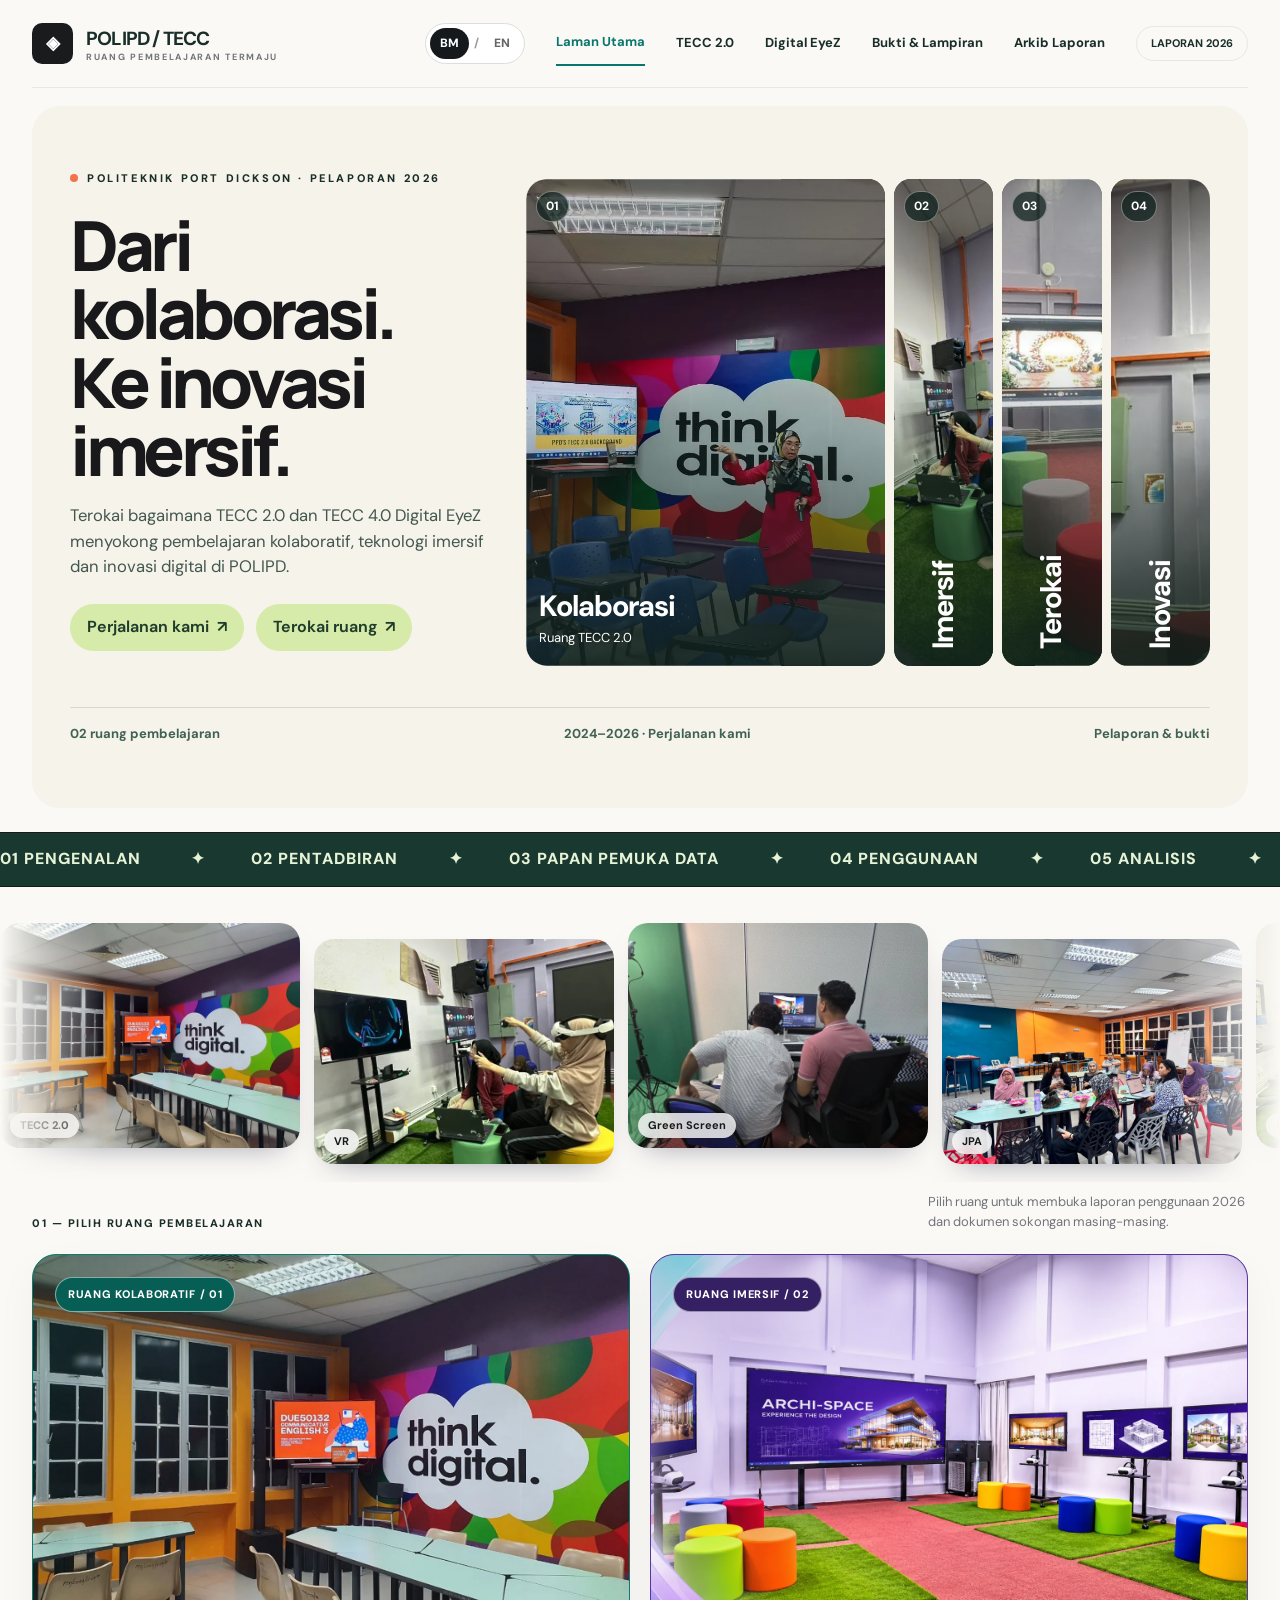
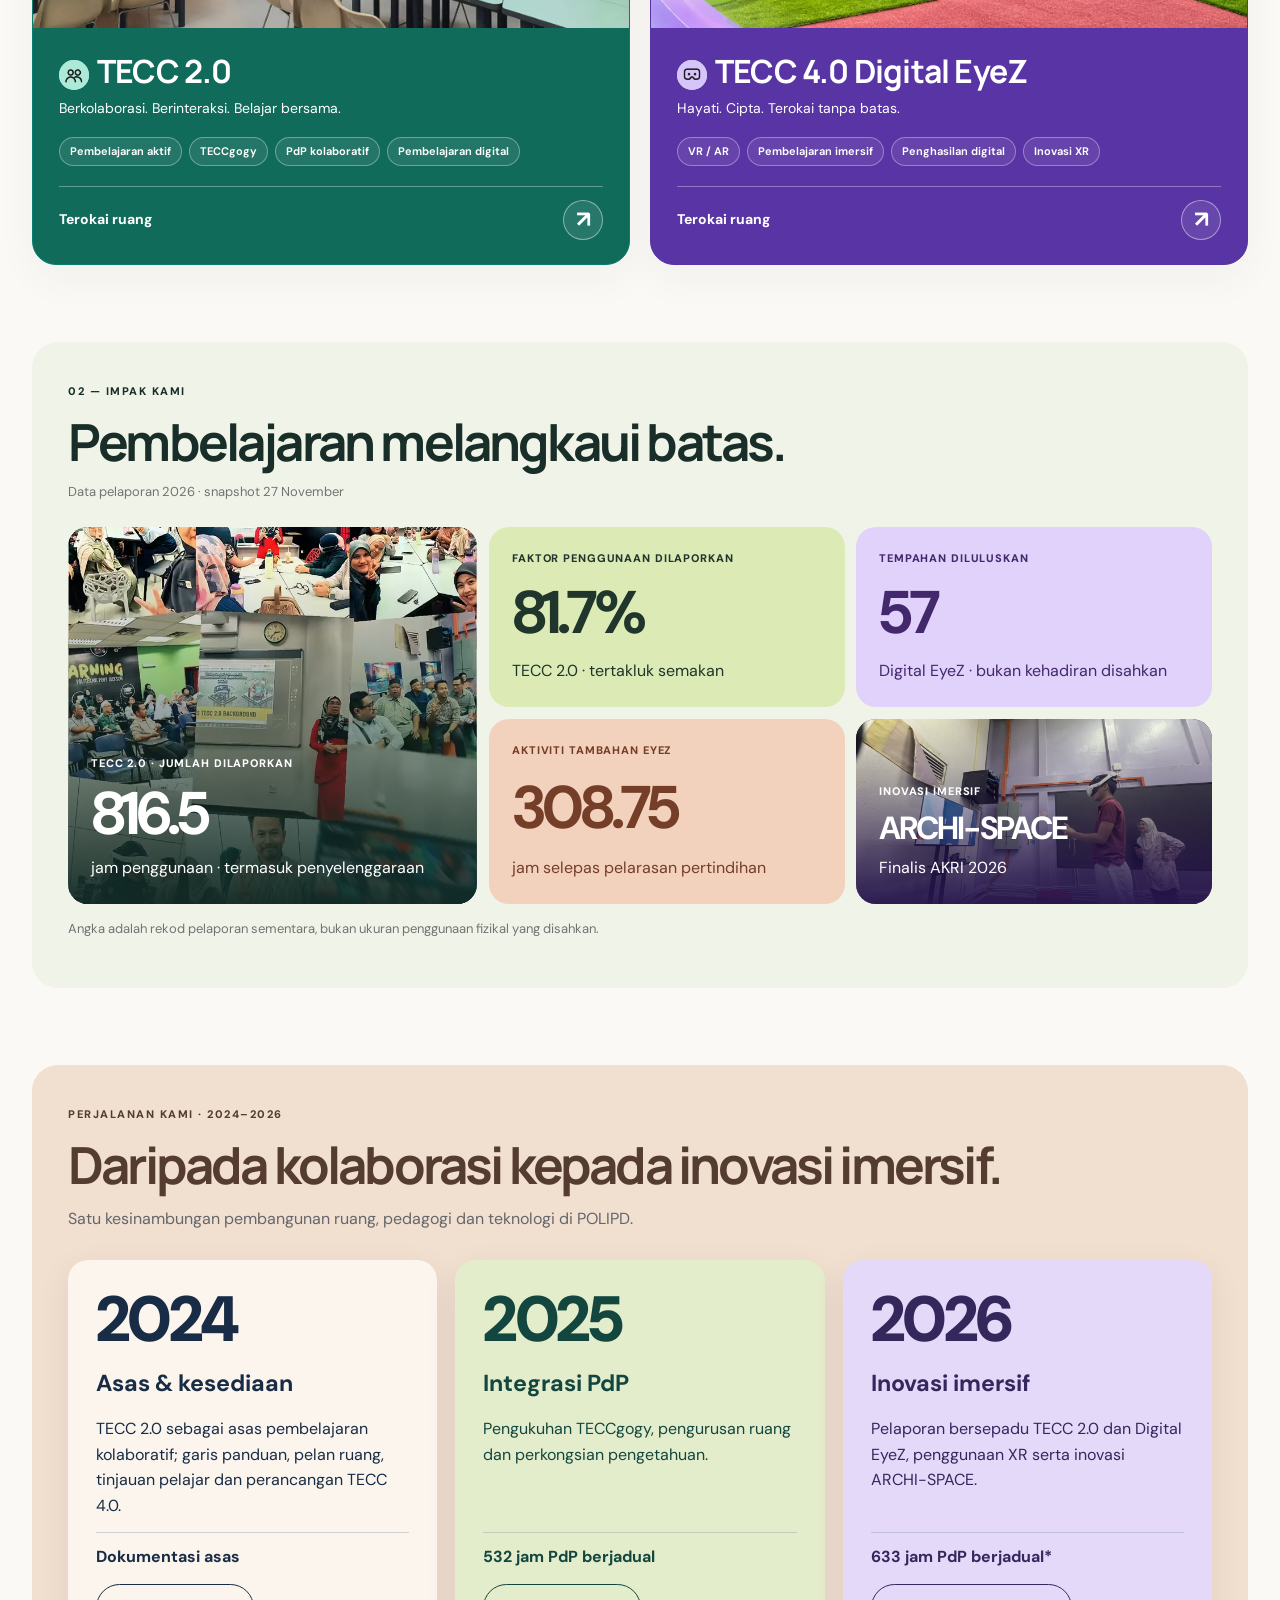
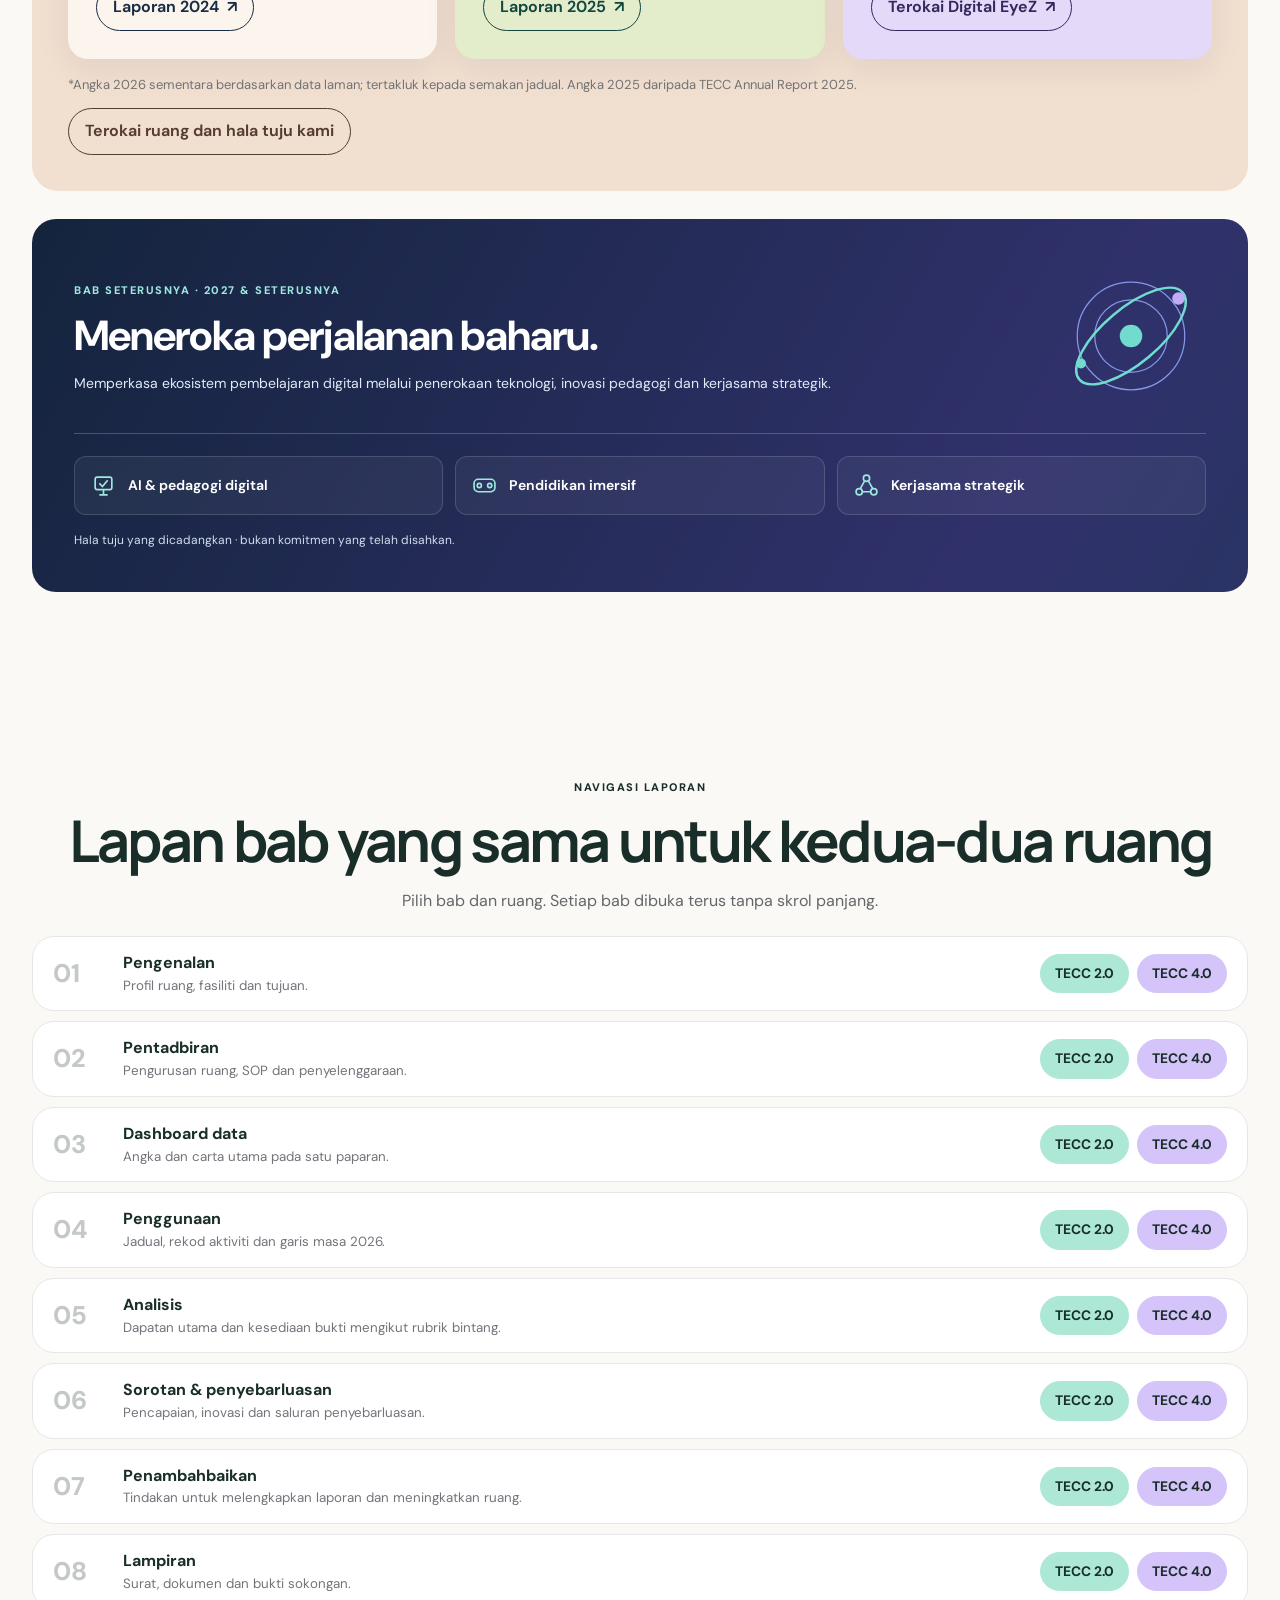
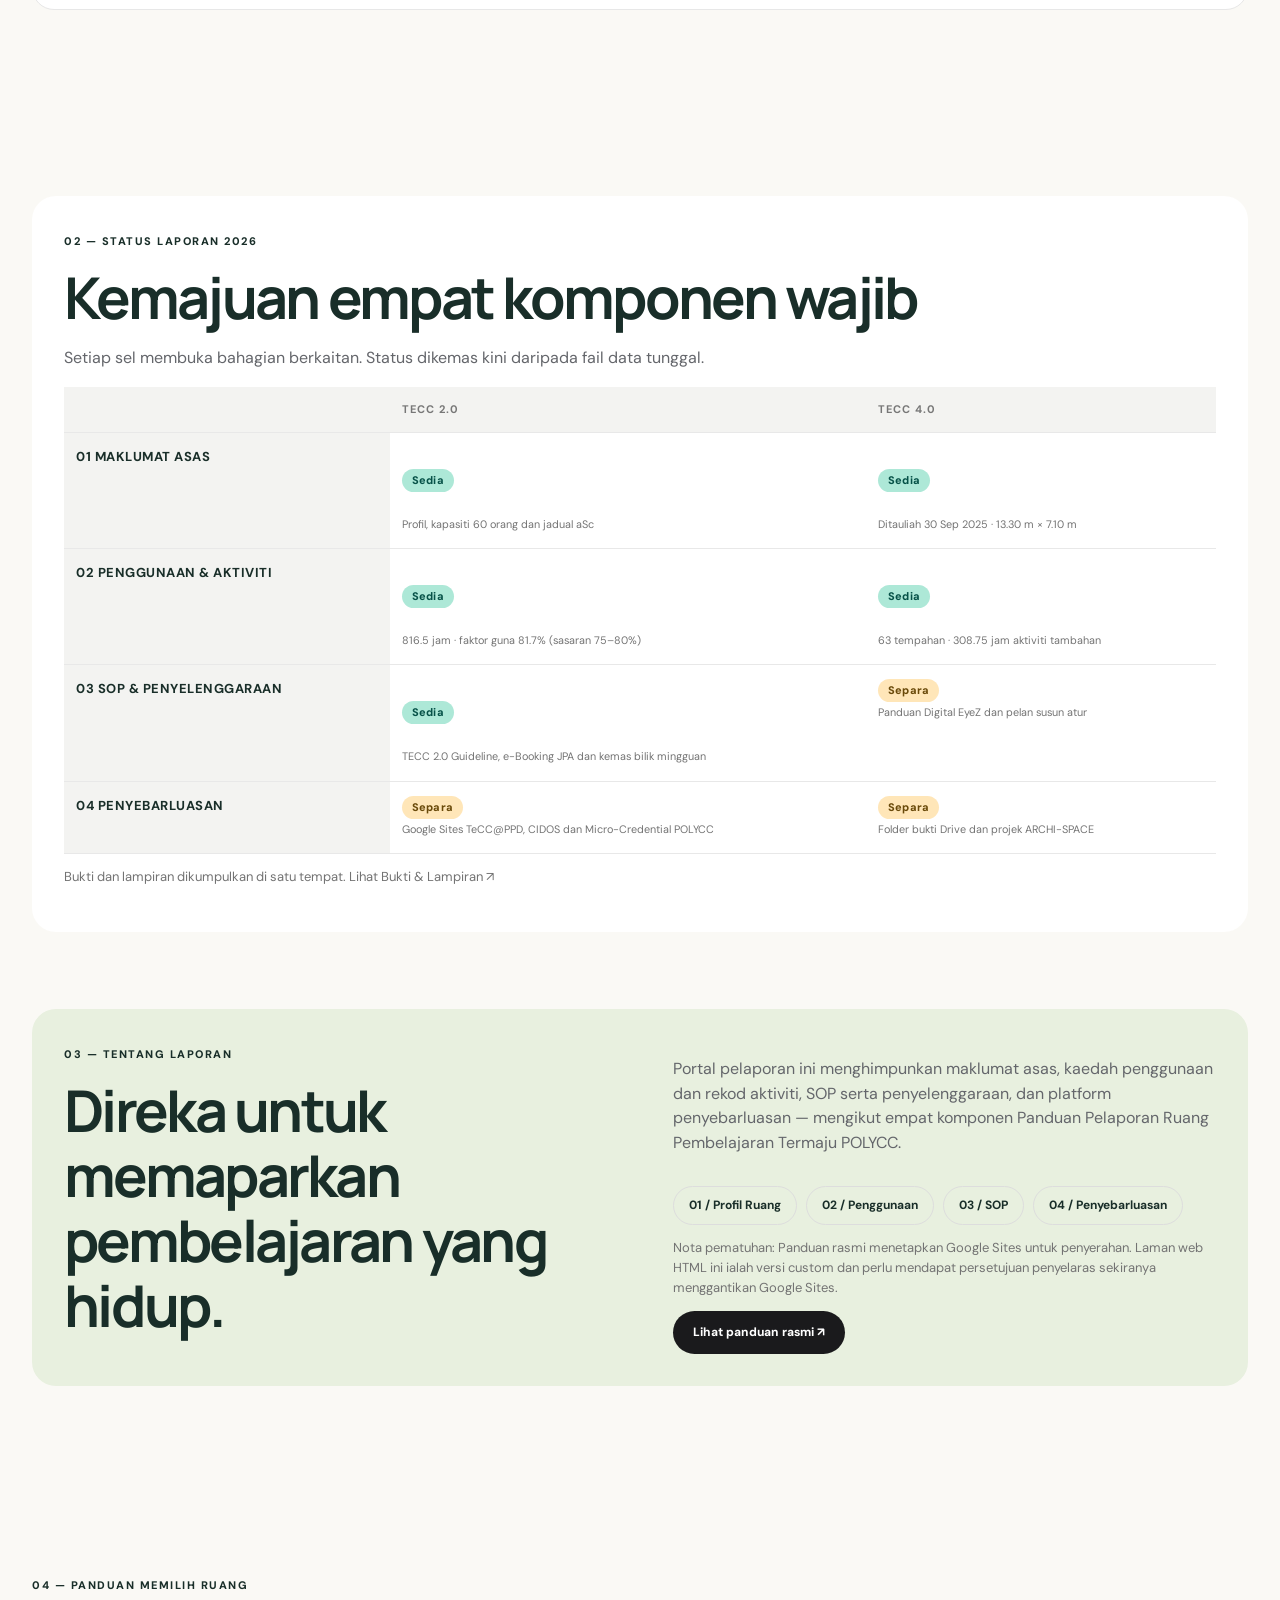
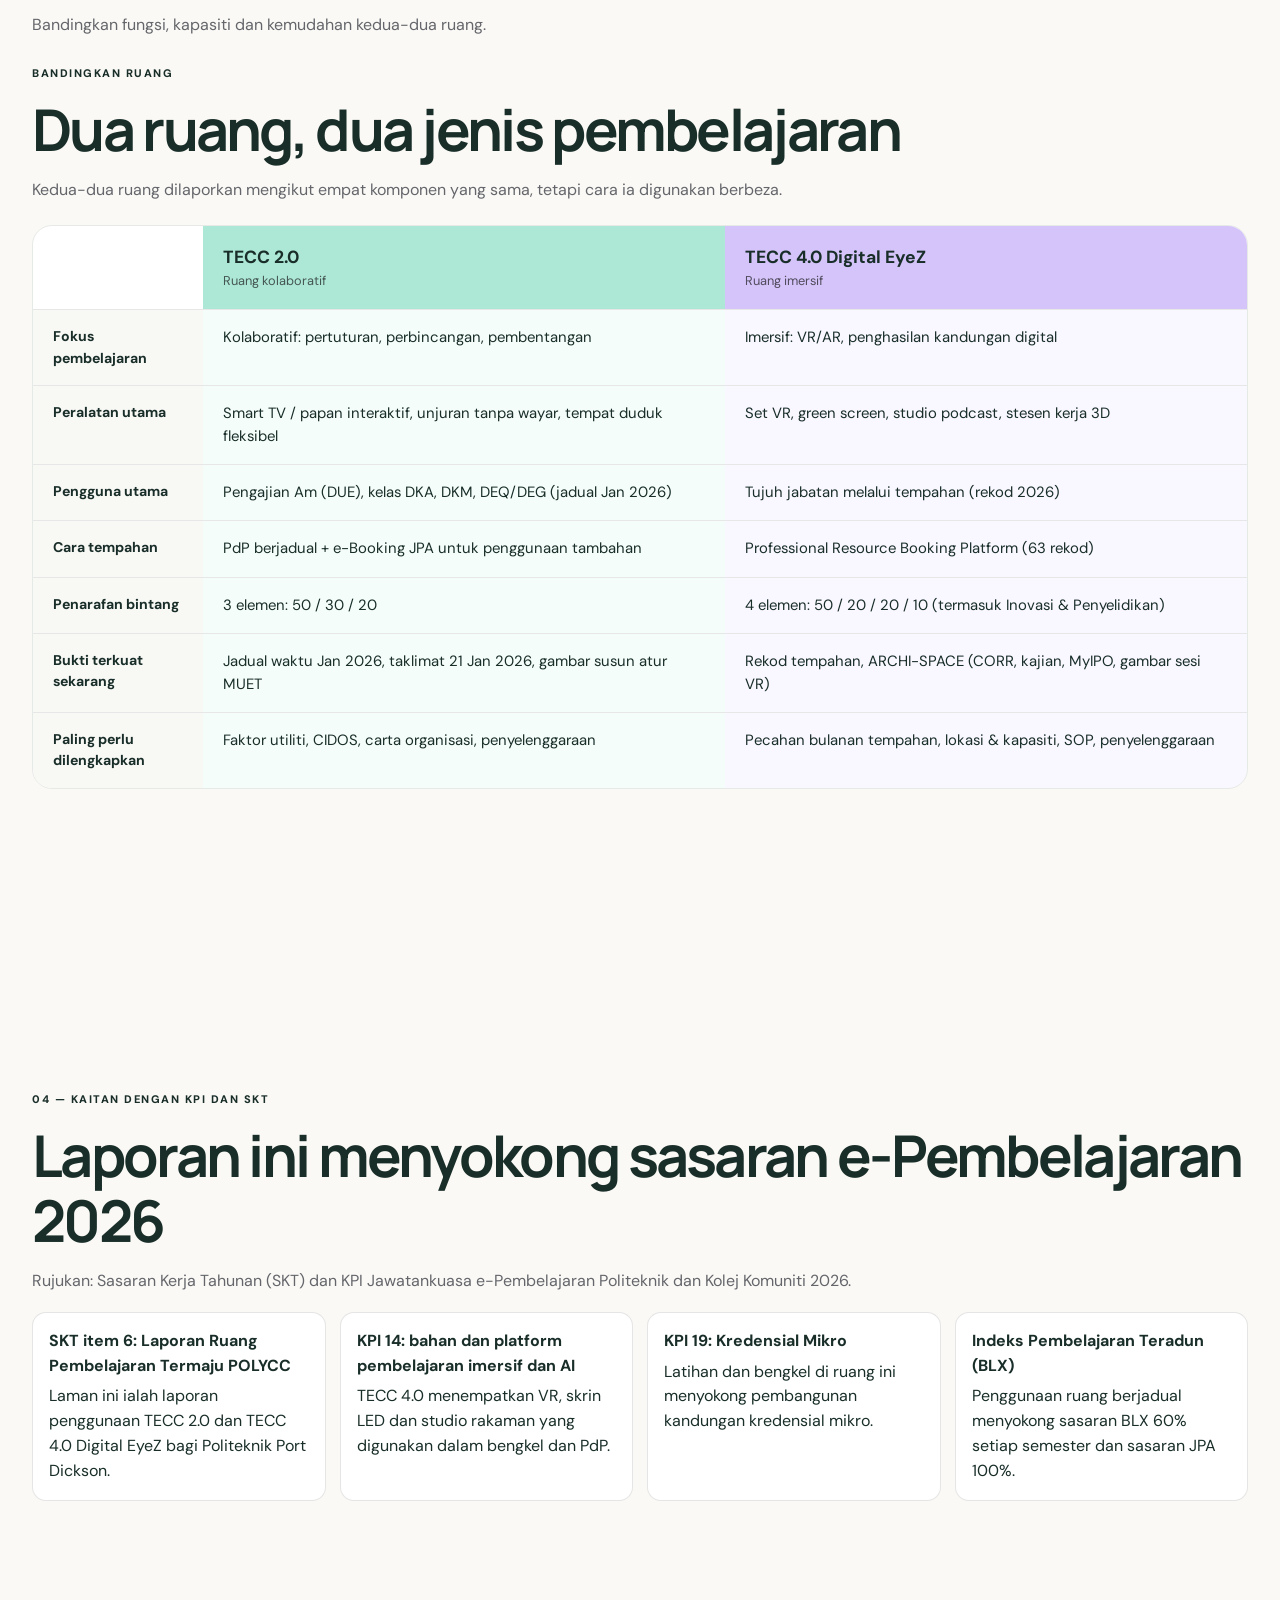
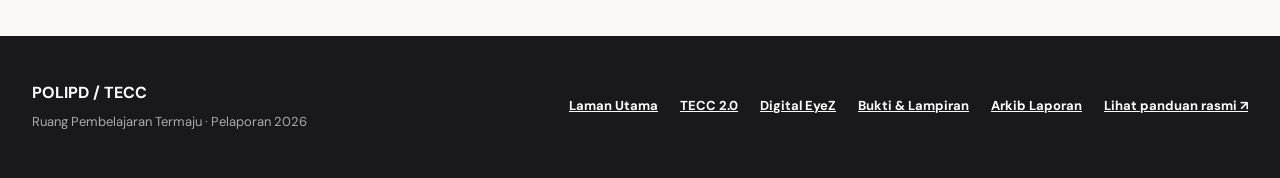
==== commit 7e835204: "Add files via upload" ====
--- a/index.html
+++ b/index.html
@@ -1,3 +1,3 @@
 <!DOCTYPE html>
 
-<html lang="ms"><head><meta charset="utf-8"/><meta content="width=device-width,initial-scale=1" name="viewport"/><meta content="#ffffff" name="theme-color"/><meta content="Pelaporan Ruang Pembelajaran Termaju POLIPD 2026: TECC 2.0 dan TECC 4.0 Digital EyeZ." name="description"/><meta content="Advanced Learning Spaces | POLIPD 2026" property="og:title"/><meta content="Pelaporan Ruang Pembelajaran Termaju POLIPD 2026: TECC 2.0 dan TECC 4.0 Digital EyeZ." property="og:description"/><title>Advanced Learning Spaces | POLIPD 2026</title><link href="styles.css" rel="stylesheet"/><link href="premium.css?v=6.3" rel="stylesheet"/><link href="tecc2-extras.css" rel="stylesheet"/><link href="experience-v7.css?v=7.0" rel="stylesheet"/><link href="motion-v8.css?v=8.0" rel="stylesheet"/></head><body class="v7 v7-index"><a class="skip" data-i18n="t0" href="#main">Langkau ke kandungan</a><header class="wrap topbar"><a class="brand" href="index.html"><span class="brand-icon">◈</span><span><b data-i18n="t1">POLIPD / TECC</b><small data-i18n="t2">RUANG PEMBELAJARAN TERMAJU</small></span></a><nav aria-label="Main" class="nav" id="nav"><div aria-label="Website language" class="lang-toggle" role="group"><button aria-pressed="true" class="lang-option" data-lang="ms" type="button">BM</button><span aria-hidden="true">/</span><button aria-pressed="false" class="lang-option" data-lang="en" type="button">EN</button></div><a data-i18n="x27" data-page="index.html" href="index.html">Laman Utama</a><a data-i18n="x28" data-page="tecc2.html" href="tecc2.html">TECC 2.0</a><a data-i18n="x29" data-page="tecc4.html" href="tecc4.html">Digital EyeZ</a><a data-i18n="x30" data-page="lampiran.html" href="lampiran.html">Bukti &amp; Lampiran</a><a data-i18n="x31" data-page="arkib2025.html" href="arkib2025.html">Arkib Laporan</a><span class="year" data-i18n="x32">LAPORAN 2026</span></nav><div aria-label="Website language" class="mobile-language lang-toggle" role="group"><button class="lang-option" data-lang="ms" type="button">BM</button><span aria-hidden="true">/</span><button class="lang-option" data-lang="en" type="button">EN</button></div><button aria-controls="nav" aria-expanded="false" aria-label="Toggle menu" class="menu" id="menu">☰</button></header><main id="main"><section class="hero wrap v7-hero"><div class="v7-hero-copy"><div class="eyebrow"><i class="dot"></i><span data-i18n="x1">POLITEKNIK PORT DICKSON · PELAPORAN 2026</span></div><h1><b class="l1" data-i18n="x2">Dari kolaborasi.</b><br/><span data-i18n="x3">Ke inovasi imersif.</span></h1><p data-i18n="x4">Terokai bagaimana TECC 2.0 dan TECC 4.0 Digital EyeZ menyokong pembelajaran kolaboratif, teknologi imersif dan inovasi digital di POLIPD.</p><div class="journey-actions"><a class="journey-link" href="#journey"><span data-bm="Perjalanan kami" data-en="Our journey">Perjalanan kami</span> <span aria-hidden="true">↗</span></a><a class="journey-link" href="#choose"><span data-bm="Terokai ruang" data-en="Explore spaces">Terokai ruang</span> <span aria-hidden="true">↗</span></a></div></div><div aria-label="Photo gallery" class="v7-gallery v7-hero-gallery" role="group"><button aria-pressed="true" class="v7-photo is-active" type="button"><img alt="Kolaborasi" decoding="async" fetchpriority="high" src="assets/gallery/tecc2-sesi-1.webp"/><span class="v7-photo-number">01</span><span class="v7-photo-caption"><strong data-bm="Kolaborasi" data-en="Collaborate">Kolaborasi</strong><span class="v7-photo-detail"><span data-bm="Ruang TECC 2.0" data-en="TECC 2.0 learning space">Ruang TECC 2.0</span></span></span></button><button aria-pressed="false" class="v7-photo" type="button"><img alt="Imersif" decoding="async" loading="lazy" src="assets/archi/vr-session-multi-station.webp"/><span class="v7-photo-number">02</span><span class="v7-photo-caption"><strong data-bm="Imersif" data-en="Immerse">Imersif</strong><span class="v7-photo-detail"><span data-bm="Pembelajaran melalui VR" data-en="Learning through VR">Pembelajaran melalui VR</span></span></span></button><button aria-pressed="false" class="v7-photo" type="button"><img alt="Terokai" decoding="async" loading="lazy" src="assets/archi/archi-space-lab-overview.webp"/><span class="v7-photo-number">03</span><span class="v7-photo-caption"><strong data-bm="Terokai" data-en="Explore">Terokai</strong><span class="v7-photo-detail"><span data-bm="Studio Digital EyeZ" data-en="Digital EyeZ studio">Studio Digital EyeZ</span></span></span></button><button aria-pressed="false" class="v7-photo" type="button"><img alt="Inovasi" decoding="async" loading="lazy" src="assets/archi/vr-session-lecturer-guidance.webp"/><span class="v7-photo-number">04</span><span class="v7-photo-caption"><strong data-bm="Inovasi" data-en="Innovate">Inovasi</strong><span class="v7-photo-detail"><span data-bm="ARCHI-SPACE · bimbingan VR" data-en="ARCHI-SPACE · VR guidance">ARCHI-SPACE · bimbingan VR</span></span></span></button></div><div class="v7-hero-foot"><span data-bm="02 ruang pembelajaran" data-en="02 learning spaces">02 ruang pembelajaran</span><span data-bm="2024–2026 · Perjalanan kami" data-en="2024–2026 · Our journey">2024–2026 · Perjalanan kami</span><span data-bm="Pelaporan &amp; bukti" data-en="Reporting &amp; evidence">Pelaporan &amp; bukti</span></div></section><div aria-hidden="true" class="marquee"><div><span>01 PENGENALAN</span><span>02 PENTADBIRAN</span><span>03 DASHBOARD DATA</span><span>04 PENGGUNAAN</span><span>05 ANALISIS</span><span>06 SOROTAN</span><span>07 PENAMBAHBAIKAN</span><span>08 LAMPIRAN</span><span>01 PENGENALAN</span><span>02 PENTADBIRAN</span><span>03 DASHBOARD DATA</span><span>04 PENGGUNAAN</span><span>05 ANALISIS</span><span>06 SOROTAN</span><span>07 PENAMBAHBAIKAN</span><span>08 LAMPIRAN</span></div></div><section class="wrap v7-reveal" id="choose"><div class="choice-head"><span class="kicker" data-i18n="x5">01 — PILIH RUANG PEMBELAJARAN</span><p data-i18n="x6">Pilih ruang untuk membuka laporan penggunaan 2026 dan dokumen sokongan masing-masing.</p></div><div class="choice-grid"><a class="room-card room-card--tecc2" href="tecc2.html"><div class="room-art art-2 photo-cover"><img alt="Ruang pembelajaran kolaboratif TECC 2.0 di POLIPD" decoding="async" loading="eager" src="assets/hero/tecc2.webp"/><span class="tilt" data-i18n="x7">RUANG KOLABORATIF / 01</span></div><div class="room-info"><div class="room-copy"><h3>TECC 2.0</h3><p data-i18n="x8">Berkolaborasi. Berinteraksi. Belajar bersama.</p></div><div class="room-features"><span data-bm="Pembelajaran aktif" data-en="Active learning">Pembelajaran aktif</span><span data-bm="TECCgogy" data-en="TECCgogy">TECCgogy</span><span data-bm="PdP kolaboratif" data-en="Collaborative learning">PdP kolaboratif</span><span data-bm="Pembelajaran digital" data-en="Digital learning">Pembelajaran digital</span></div><div class="room-cta"><span data-bm="Terokai ruang" data-en="Explore space">Terokai ruang</span><span aria-hidden="true" class="circle-arrow">↗</span></div></div></a><a class="room-card room-card--tecc4" href="tecc4.html"><div class="room-art art-4 photo-cover"><img alt="Studio TECC 4.0 Digital EyeZ di POLIPD" decoding="async" loading="eager" src="assets/hero/tecc4.webp"/><span class="tilt" data-i18n="x9">RUANG IMERSIF / 02</span></div><div class="room-info"><div class="room-copy"><h3>TECC 4.0 Digital EyeZ</h3><p data-i18n="x10">Hayati. Cipta. Terokai tanpa batas.</p></div><div class="room-features"><span data-bm="VR / AR" data-en="VR / AR">VR / AR</span><span data-bm="Pembelajaran imersif" data-en="Immersive learning">Pembelajaran imersif</span><span data-bm="Penghasilan digital" data-en="Digital production">Penghasilan digital</span><span data-bm="Inovasi XR" data-en="XR innovation">Inovasi XR</span></div><div class="room-cta"><span data-bm="Terokai ruang" data-en="Explore space">Terokai ruang</span><span aria-hidden="true" class="circle-arrow">↗</span></div></div></a></div></section><section class="wrap section v7-impact v7-reveal" id="impact"><div class="v7-sectionhead"><span class="kicker" data-bm="02 — IMPAK KAMI" data-en="02 — OUR IMPACT">02 — IMPAK KAMI</span><h2 data-bm="Pembelajaran melangkaui batas." data-en="Learning beyond boundaries.">Pembelajaran melangkaui batas.</h2><p class="small muted" data-bm="Data pelaporan 2026 · snapshot 26 November" data-en="2026 reporting data · 26 November snapshot">Data pelaporan 2026 · snapshot 26 November</p></div><div class="v7-bento"><a class="v7-tile v7-tile-photo v7-tile-large" href="tecc2.html#dash"><img alt="Kursus TECC Smart Teaching" loading="lazy" src="assets/lampiran/kursus-tecc-smart-teaching-21jan2026-video.webp"/><div><span class="v7-label" data-bm="TECC 2.0 · Jumlah dilaporkan" data-en="TECC 2.0 · Reported total">TECC 2.0 · Jumlah dilaporkan</span><strong data-v7-metric="tecc2.summary.total">816.5</strong><span data-bm="jam penggunaan · termasuk penyelenggaraan" data-en="hours of use · including maintenance">jam penggunaan · termasuk penyelenggaraan</span></div></a><a class="v7-tile v7-lime" href="tecc2.html#dash"><span class="v7-label" data-bm="Faktor guna dilaporkan" data-en="Reported utilisation">Faktor guna dilaporkan</span><strong data-suffix="%" data-v7-metric="tecc2.summary.factor">81.7%</strong><span data-bm="TECC 2.0 · tertakluk semakan" data-en="TECC 2.0 · subject to review">TECC 2.0 · tertakluk semakan</span></a><a class="v7-tile v7-lavender" href="tecc4.html#dash"><span class="v7-label" data-bm="Tempahan diluluskan" data-en="Approved bookings">Tempahan diluluskan</span><strong data-v7-metric="tecc4.summary.approved">57</strong><span data-bm="Digital EyeZ · bukan kehadiran disahkan" data-en="Digital EyeZ · not verified attendance">Digital EyeZ · bukan kehadiran disahkan</span></a><a class="v7-tile v7-peach" href="tecc4.html#usage"><span class="v7-label" data-bm="Aktiviti tambahan EyeZ" data-en="Additional EyeZ activities">Aktiviti tambahan EyeZ</span><strong data-v7-metric="tecc4.activityHours">308.75</strong><span data-bm="jam selepas pelarasan pertindihan" data-en="hours after overlap adjustments">jam selepas pelarasan pertindihan</span></a><a class="v7-tile v7-tile-photo v7-archi" href="tecc4.html#innovation"><img alt="ARCHI-SPACE VR guidance" loading="lazy" src="assets/archi/vr-session-lecturer-guidance.webp"/><div><span class="v7-label" data-bm="Inovasi imersif" data-en="Immersive innovation">Inovasi imersif</span><strong>ARCHI-SPACE</strong><span data-bm="Finalis AKRI 2026" data-en="AKRI 2026 finalist">Finalis AKRI 2026</span></div></a></div><p class="small muted" data-bm="Angka adalah rekod pelaporan sementara, bukan ukuran penggunaan fizikal yang disahkan." data-en="Figures are provisional reporting records, not verified physical utilisation.">Angka adalah rekod pelaporan sementara, bukan ukuran penggunaan fizikal yang disahkan.</p></section><section class="wrap section journey v7-reveal" id="journey"><span class="kicker" data-bm="PERJALANAN KAMI · 2024–2026" data-en="OUR JOURNEY · 2024–2026">PERJALANAN KAMI · 2024–2026</span><h2 data-bm="Daripada kolaborasi kepada inovasi imersif." data-en="From collaborative learning to immersive innovation.">Daripada kolaborasi kepada inovasi imersif.</h2><p class="lead" data-bm="Satu kesinambungan pembangunan ruang, pedagogi dan teknologi di POLIPD." data-en="A continuing evolution of learning spaces, pedagogy and technology at POLIPD.">Satu kesinambungan pembangunan ruang, pedagogi dan teknologi di POLIPD.</p><div class="journey-grid"><article class="journey-card foundation v7-reveal"><div class="journey-year">2024</div><h3 data-bm="Asas &amp; kesediaan" data-en="Foundation &amp; readiness">Asas &amp; kesediaan</h3><p data-bm="TECC 2.0 sebagai asas pembelajaran kolaboratif; garis panduan, pelan ruang, tinjauan pelajar dan perancangan TECC 4.0." data-en="TECC 2.0 as the foundation for collaborative learning; guidelines, floor plans, student surveys and TECC 4.0 planning.">TECC 2.0 sebagai asas pembelajaran kolaboratif; garis panduan, pelan ruang, tinjauan pelajar dan perancangan TECC 4.0.</p><strong class="journey-metric" data-bm="Dokumentasi asas" data-en="Foundational documentation">Dokumentasi asas</strong><a class="journey-link" href="https://polipdtecc.my.canva.site/tecc-2-0-part-1-about-us"><span data-bm="Laporan 2024" data-en="2024 report">Laporan 2024</span> <span aria-hidden="true">↗</span></a></article><article class="journey-card integration v7-reveal"><div class="journey-year">2025</div><h3 data-bm="Integrasi PdP" data-en="Teaching &amp; learning integration">Integrasi PdP</h3><p data-bm="Pengukuhan TECCgogy, pengurusan ruang dan perkongsian pengetahuan." data-en="Strengthening TECCgogy, space management and knowledge sharing.">Pengukuhan TECCgogy, pengurusan ruang dan perkongsian pengetahuan.</p><strong class="journey-metric" data-bm="532 jam PdP berjadual" data-en="532 scheduled teaching hours">532 jam PdP berjadual</strong><a class="journey-link" href="https://sites.google.com/polipd.edu.my/teccppd/tecc-2-0-2025?authuser=0"><span data-bm="Laporan 2025" data-en="2025 report">Laporan 2025</span> <span aria-hidden="true">↗</span></a></article><article class="journey-card innovation v7-reveal"><div class="journey-year">2026</div><h3 data-bm="Inovasi imersif" data-en="Immersive innovation">Inovasi imersif</h3><p data-bm="Pelaporan bersepadu TECC 2.0 dan Digital EyeZ, penggunaan XR serta inovasi ARCHI-SPACE." data-en="Integrated TECC 2.0 and Digital EyeZ reporting, XR use and ARCHI-SPACE innovation.">Pelaporan bersepadu TECC 2.0 dan Digital EyeZ, penggunaan XR serta inovasi ARCHI-SPACE.</p><strong class="journey-metric" data-bm="633 jam PdP berjadual*" data-en="633 scheduled teaching hours*">633 jam PdP berjadual*</strong><a class="journey-link" href="tecc4.html"><span data-bm="Terokai Digital EyeZ" data-en="Explore Digital EyeZ">Terokai Digital EyeZ</span> <span aria-hidden="true">↗</span></a></article></div><p class="small muted" data-bm="*Angka 2026 sementara berdasarkan data laman; tertakluk kepada semakan jadual. Angka 2025 daripada TECC Annual Report 2025." data-en="*2026 figures are provisional website data, subject to timetable verification. 2025 figure from TECC Annual Report 2025.">*Angka 2026 sementara berdasarkan data laman; tertakluk kepada semakan jadual. Angka 2025 daripada TECC Annual Report 2025.</p><a class="journey-link" data-bm="Terokai ruang dan hala tuju kami" data-en="Explore our spaces and future direction" href="#choose">Terokai ruang dan hala tuju kami</a></section><aside class="future-next wrap v7-future v7-reveal"><div class="future-top"><div><span class="kicker" data-bm="BAB SETERUSNYA · 2027 &amp; SETERUSNYA" data-en="THE NEXT CHAPTER · 2027 &amp; BEYOND">BAB SETERUSNYA · 2027 &amp; SETERUSNYA</span><h2 data-bm="Meneroka perjalanan baharu." data-en="Embarking on a new journey.">Meneroka perjalanan baharu.</h2><p data-bm="Memperkasa ekosistem pembelajaran digital melalui penerokaan teknologi, inovasi pedagogi dan kerjasama strategik." data-en="Enriching our digital learning ecosystem through technology exploration, pedagogical innovation and strategic collaboration.">Memperkasa ekosistem pembelajaran digital melalui penerokaan teknologi, inovasi pedagogi dan kerjasama strategik.</p></div><svg aria-hidden="true" class="future-orbit" fill="none" viewbox="0 0 120 120"><circle cx="60" cy="60" r="43" stroke="#8b9ded"></circle><circle cx="60" cy="60" r="29" stroke="#8b9ded"></circle><ellipse cx="60" cy="60" rx="54" ry="22" stroke="#75e6d4" stroke-width="2" transform="rotate(-40 60 60)"></ellipse><circle cx="60" cy="60" fill="#75e6d4" r="9"></circle><circle cx="98" cy="30" fill="#cab4ff" r="5"></circle><circle cx="20" cy="82" fill="#75e6d4" r="4"></circle></svg></div><div class="future-pillars"><div><svg aria-hidden="true" fill="none" stroke="currentColor" stroke-width="1.6" viewbox="0 0 24 24"><rect height="12" rx="2" width="16" x="4" y="4"></rect><path d="M8 21h8m-4-5v5M8 10l3 3 5-6"></path></svg><span data-bm="AI &amp; pedagogi digital" data-en="AI &amp; digital pedagogy">AI &amp; pedagogi digital</span></div><div><svg aria-hidden="true" fill="none" stroke="currentColor" stroke-width="1.6" viewbox="0 0 24 24"><rect height="12" rx="4" width="20" x="2" y="6"></rect><circle cx="7" cy="12" r="2"></circle><circle cx="17" cy="12" r="2"></circle></svg><span data-bm="Pendidikan imersif" data-en="Immersive education">Pendidikan imersif</span></div><div><svg aria-hidden="true" fill="none" stroke="currentColor" stroke-width="1.6" viewbox="0 0 24 24"><circle cx="12" cy="5" r="3"></circle><circle cx="5" cy="18" r="3"></circle><circle cx="19" cy="18" r="3"></circle><path d="M10 8l-4 7m8-7 4 7M8 18h8"></path></svg><span data-bm="Kerjasama strategik" data-en="Strategic collaboration">Kerjasama strategik</span></div></div><p class="future-note" data-bm="Hala tuju yang dicadangkan · bukan komitmen yang telah disahkan." data-en="Proposed future direction · not an approved commitment.">Hala tuju yang dicadangkan · bukan komitmen yang telah disahkan.</p></aside><section class="wrap section" id="chapters"></section><section class="wrap section v7-reveal" id="status"><span class="kicker" data-i18n="x14">02 — STATUS LAPORAN 2026</span><h2 data-i18n="x15">Kemajuan empat komponen wajib</h2><p class="lead" data-i18n="x16">Setiap sel membuka bahagian berkaitan. Status dikemas kini daripada fail data tunggal.</p><div class="tablewrap"><table class="matrix"><thead><tr><th></th><th>TECC 2.0</th><th>TECC 4.0</th></tr></thead><tbody id="statusMatrix"></tbody></table></div><p class="small muted"><span data-i18n="x17">Bukti dan lampiran dikumpulkan di satu tempat.</span> <a data-i18n="x18" href="lampiran.html">Lihat Bukti &amp; Lampiran ↗</a></p></section><section class="wrap section two v7-reveal" id="about"><div><span class="kicker" data-i18n="x19">03 — TENTANG LAPORAN</span><h2><span data-i18n="x20">Direka untuk memaparkan</span><br/><span>learning in action.</span></h2></div><div><p class="lead" data-i18n="x21">Portal pelaporan ini menghimpunkan maklumat asas, kaedah penggunaan dan rekod aktiviti, SOP serta penyelenggaraan, dan platform penyebarluasan — mengikut empat komponen Panduan Pelaporan Ruang Pembelajaran Termaju POLYCC.</p><div class="mini-pills"><a data-i18n="x22" href="tecc2.html#profile">01 / Profil Ruang</a><a data-i18n="x23" href="tecc2.html#usage">02 / Penggunaan</a><a data-i18n="x24" href="tecc2.html#sop">03 / SOP</a><a data-i18n="x25" href="tecc2.html#sharing">04 / Penyebarluasan</a></div><p class="small muted" data-i18n="x26">Nota pematuhan: Panduan rasmi menetapkan Google Sites untuk penyerahan. Laman web HTML ini ialah versi custom dan perlu mendapat persetujuan penyelaras sekiranya menggantikan Google Sites.</p><a class="cta" data-i18n="t23" href="assets/panduan-pelaporan-ruang.pdf" rel="noopener" target="_blank">Lihat panduan rasmi ↗</a></div></section><section class="wrap section"><div class="compare-intro"><span class="kicker" data-bm="04 — PANDUAN MEMILIH RUANG" data-en="04 — CHOOSE YOUR LEARNING SPACE">04 — PANDUAN MEMILIH RUANG</span><p class="lead" data-bm="Bandingkan fungsi, kapasiti dan kemudahan kedua-dua ruang." data-en="Compare the roles, capacities and facilities of both spaces.">Bandingkan fungsi, kapasiti dan kemudahan kedua-dua ruang.</p></div><div id="compare"></div></section></main><footer class="footer"><div class="wrap footflex"><div><b data-i18n="t1">POLIPD / TECC</b><p data-i18n="t25">Ruang Pembelajaran Termaju · Pelaporan 2026</p></div><div class="footlinks"><a data-i18n="x27" href="index.html">Laman Utama</a><a data-i18n="x28" href="tecc2.html">TECC 2.0</a><a data-i18n="x29" href="tecc4.html">Digital EyeZ</a><a data-i18n="x30" href="lampiran.html">Bukti &amp; Lampiran</a><a data-i18n="x31" href="arkib2025.html">Arkib Laporan</a><a data-i18n="t23" href="assets/panduan-pelaporan-ruang.pdf" rel="noopener" target="_blank">Lihat panduan rasmi ↗</a></div></div></footer><script src="data/site-data.js?v=6.3"></script><script src="i18n-extra.js"></script><script src="render.js?v=6.3"></script><script src="v5.js?v=6.3"></script><script src="icons.js"></script><script src="app.js"></script><script src="enhance.js"></script><script src="motion-v8.js?v=8.0"></script><script defer="" src="experience-v7.js?v=7.0"></script></body></html>+<html lang="ms"><head><meta charset="utf-8"/><meta content="width=device-width,initial-scale=1" name="viewport"/><meta content="#ffffff" name="theme-color"/><meta content="Pelaporan Ruang Pembelajaran Termaju POLIPD 2026: TECC 2.0 dan TECC 4.0 Digital EyeZ." name="description"/><meta content="Advanced Learning Spaces | POLIPD 2026" property="og:title"/><meta content="Pelaporan Ruang Pembelajaran Termaju POLIPD 2026: TECC 2.0 dan TECC 4.0 Digital EyeZ." property="og:description"/><title>Advanced Learning Spaces | POLIPD 2026</title><link rel="icon" type="image/webp" href="assets/icons/dashboard.webp"/><meta property="og:type" content="website"/><meta property="og:title" content="TECC 2026 · Laporan Ruang Pembelajaran Termaju POLIPD"/><meta property="og:description" content="Laporan penggunaan TECC 2.0 dan TECC 4.0 Digital EyeZ, Politeknik Port Dickson 2026."/><meta property="og:image" content="assets/hero/tecc4.webp"/><meta name="theme-color" content="#0b3d36"/><link href="styles.css" rel="stylesheet"/><link href="premium.css?v=6.3" rel="stylesheet"/><link href="tecc2-extras.css" rel="stylesheet"/><link href="experience-v7.css?v=7.0" rel="stylesheet"/><link href="motion-v8.css?v=8.0" rel="stylesheet"/></head><body class="v7 v7-index"><a class="skip" data-i18n="t0" href="#main">Langkau ke kandungan</a><header class="wrap topbar"><a class="brand" href="index.html"><span class="brand-icon">◈</span><span><b data-i18n="t1">POLIPD / TECC</b><small data-i18n="t2">RUANG PEMBELAJARAN TERMAJU</small></span></a><nav aria-label="Main" class="nav" id="nav"><div aria-label="Website language" class="lang-toggle" role="group"><button aria-pressed="true" class="lang-option" data-lang="ms" type="button">BM</button><span aria-hidden="true">/</span><button aria-pressed="false" class="lang-option" data-lang="en" type="button">EN</button></div><a data-i18n="x27" data-page="index.html" href="index.html">Laman Utama</a><a data-i18n="x28" data-page="tecc2.html" href="tecc2.html">TECC 2.0</a><a data-i18n="x29" data-page="tecc4.html" href="tecc4.html">Digital EyeZ</a><a data-i18n="x30" data-page="lampiran.html" href="lampiran.html">Bukti &amp; Lampiran</a><a data-i18n="x31" data-page="arkib2025.html" href="arkib2025.html">Arkib Laporan</a><span class="year" data-i18n="x32">LAPORAN 2026</span></nav><div aria-label="Website language" class="mobile-language lang-toggle" role="group"><button class="lang-option" data-lang="ms" type="button">BM</button><span aria-hidden="true">/</span><button class="lang-option" data-lang="en" type="button">EN</button></div><button aria-controls="nav" aria-expanded="false" aria-label="Toggle menu" class="menu" id="menu">☰</button></header><main id="main"><section class="hero wrap v7-hero"><div class="v7-hero-copy"><div class="eyebrow"><i class="dot"></i><span data-i18n="x1">POLITEKNIK PORT DICKSON · PELAPORAN 2026</span></div><h1><b class="l1" data-i18n="x2">Dari kolaborasi.</b><br/><span data-i18n="x3">Ke inovasi imersif.</span></h1><p data-i18n="x4">Terokai bagaimana TECC 2.0 dan TECC 4.0 Digital EyeZ menyokong pembelajaran kolaboratif, teknologi imersif dan inovasi digital di POLIPD.</p><div class="journey-actions"><a class="journey-link" href="#journey"><span data-bm="Perjalanan kami" data-en="Our journey">Perjalanan kami</span> <span aria-hidden="true">↗</span></a><a class="journey-link" href="#choose"><span data-bm="Terokai ruang" data-en="Explore spaces">Terokai ruang</span> <span aria-hidden="true">↗</span></a></div></div><div aria-label="Photo gallery" class="v7-gallery v7-hero-gallery" role="group"><button aria-pressed="true" class="v7-photo is-active" type="button"><img alt="Kolaborasi" decoding="async" fetchpriority="high" src="assets/gallery/tecc2-sesi-1.webp"/><span class="v7-photo-number">01</span><span class="v7-photo-caption"><strong data-bm="Kolaborasi" data-en="Collaborate">Kolaborasi</strong><span class="v7-photo-detail"><span data-bm="Ruang TECC 2.0" data-en="TECC 2.0 learning space">Ruang TECC 2.0</span></span></span></button><button aria-pressed="false" class="v7-photo" type="button"><img alt="Imersif" decoding="async" loading="lazy" src="assets/archi/vr-session-multi-station.webp"/><span class="v7-photo-number">02</span><span class="v7-photo-caption"><strong data-bm="Imersif" data-en="Immerse">Imersif</strong><span class="v7-photo-detail"><span data-bm="Pembelajaran melalui VR" data-en="Learning through VR">Pembelajaran melalui VR</span></span></span></button><button aria-pressed="false" class="v7-photo" type="button"><img alt="Terokai" decoding="async" loading="lazy" src="assets/archi/archi-space-lab-overview.webp"/><span class="v7-photo-number">03</span><span class="v7-photo-caption"><strong data-bm="Terokai" data-en="Explore">Terokai</strong><span class="v7-photo-detail"><span data-bm="Studio Digital EyeZ" data-en="Digital EyeZ studio">Studio Digital EyeZ</span></span></span></button><button aria-pressed="false" class="v7-photo" type="button"><img alt="Inovasi" decoding="async" loading="lazy" src="assets/archi/vr-session-lecturer-guidance.webp"/><span class="v7-photo-number">04</span><span class="v7-photo-caption"><strong data-bm="Inovasi" data-en="Innovate">Inovasi</strong><span class="v7-photo-detail"><span data-bm="ARCHI-SPACE · bimbingan VR" data-en="ARCHI-SPACE · VR guidance">ARCHI-SPACE · bimbingan VR</span></span></span></button></div><div class="v7-hero-foot"><span data-bm="02 ruang pembelajaran" data-en="02 learning spaces">02 ruang pembelajaran</span><span data-bm="2024–2026 · Perjalanan kami" data-en="2024–2026 · Our journey">2024–2026 · Perjalanan kami</span><span data-bm="Pelaporan &amp; bukti" data-en="Reporting &amp; evidence">Pelaporan &amp; bukti</span></div></section><div aria-hidden="true" class="marquee"><div><span>01 PENGENALAN</span><span>02 PENTADBIRAN</span><span>03 PAPAN PEMUKA DATA</span><span>04 PENGGUNAAN</span><span>05 ANALISIS</span><span>06 SOROTAN</span><span>07 PENAMBAHBAIKAN</span><span>08 LAMPIRAN</span><span>01 PENGENALAN</span><span>02 PENTADBIRAN</span><span>03 PAPAN PEMUKA DATA</span><span>04 PENGGUNAAN</span><span>05 ANALISIS</span><span>06 SOROTAN</span><span>07 PENAMBAHBAIKAN</span><span>08 LAMPIRAN</span></div></div><section class="wrap v7-reveal" id="choose"><div class="choice-head"><span class="kicker" data-i18n="x5">01 — PILIH RUANG PEMBELAJARAN</span><p data-i18n="x6">Pilih ruang untuk membuka laporan penggunaan 2026 dan dokumen sokongan masing-masing.</p></div><div class="choice-grid"><a class="room-card room-card--tecc2" href="tecc2.html"><div class="room-art art-2 photo-cover"><img alt="Ruang pembelajaran kolaboratif TECC 2.0 di POLIPD" decoding="async" loading="eager" src="assets/hero/tecc2.webp"/><span class="tilt" data-i18n="x7">RUANG KOLABORATIF / 01</span></div><div class="room-info"><div class="room-copy"><h3>TECC 2.0</h3><p data-i18n="x8">Berkolaborasi. Berinteraksi. Belajar bersama.</p></div><div class="room-features"><span data-bm="Pembelajaran aktif" data-en="Active learning">Pembelajaran aktif</span><span data-bm="TECCgogy" data-en="TECCgogy">TECCgogy</span><span data-bm="PdP kolaboratif" data-en="Collaborative learning">PdP kolaboratif</span><span data-bm="Pembelajaran digital" data-en="Digital learning">Pembelajaran digital</span></div><div class="room-cta"><span data-bm="Terokai ruang" data-en="Explore space">Terokai ruang</span><span aria-hidden="true" class="circle-arrow">↗</span></div></div></a><a class="room-card room-card--tecc4" href="tecc4.html"><div class="room-art art-4 photo-cover"><img alt="Studio TECC 4.0 Digital EyeZ di POLIPD" decoding="async" loading="eager" src="assets/hero/tecc4.webp"/><span class="tilt" data-i18n="x9">RUANG IMERSIF / 02</span></div><div class="room-info"><div class="room-copy"><h3>TECC 4.0 Digital EyeZ</h3><p data-i18n="x10">Hayati. Cipta. Terokai tanpa batas.</p></div><div class="room-features"><span data-bm="VR / AR" data-en="VR / AR">VR / AR</span><span data-bm="Pembelajaran imersif" data-en="Immersive learning">Pembelajaran imersif</span><span data-bm="Penghasilan digital" data-en="Digital production">Penghasilan digital</span><span data-bm="Inovasi XR" data-en="XR innovation">Inovasi XR</span></div><div class="room-cta"><span data-bm="Terokai ruang" data-en="Explore space">Terokai ruang</span><span aria-hidden="true" class="circle-arrow">↗</span></div></div></a></div></section><section class="wrap section v7-impact v7-reveal" id="impact"><div class="v7-sectionhead"><span class="kicker" data-bm="02 — IMPAK KAMI" data-en="02 — OUR IMPACT">02 — IMPAK KAMI</span><h2 data-bm="Pembelajaran melangkaui batas." data-en="Learning beyond boundaries.">Pembelajaran melangkaui batas.</h2><p class="small muted" data-bm="Data pelaporan 2026 · snapshot 27 November" data-en="2026 reporting data · 27 November snapshot">Data pelaporan 2026 · snapshot 27 November</p></div><div class="v7-bento"><a class="v7-tile v7-tile-photo v7-tile-large" href="tecc2.html#dash"><img alt="Kursus TECC Smart Teaching" loading="lazy" src="assets/lampiran/kursus-tecc-smart-teaching-21jan2026-video.webp"/><div><span class="v7-label" data-bm="TECC 2.0 · Jumlah dilaporkan" data-en="TECC 2.0 · Reported total">TECC 2.0 · Jumlah dilaporkan</span><strong data-v7-metric="tecc2.summary.total">816.5</strong><span data-bm="jam penggunaan · termasuk penyelenggaraan" data-en="hours of use · including maintenance">jam penggunaan · termasuk penyelenggaraan</span></div></a><a class="v7-tile v7-lime" href="tecc2.html#dash"><span class="v7-label" data-bm="Faktor penggunaan dilaporkan" data-en="Reported utilisation">Faktor penggunaan dilaporkan</span><strong data-suffix="%" data-v7-metric="tecc2.summary.factor">81.7%</strong><span data-bm="TECC 2.0 · tertakluk semakan" data-en="TECC 2.0 · subject to review">TECC 2.0 · tertakluk semakan</span></a><a class="v7-tile v7-lavender" href="tecc4.html#dash"><span class="v7-label" data-bm="Tempahan diluluskan" data-en="Approved bookings">Tempahan diluluskan</span><strong data-v7-metric="tecc4.summary.approved">57</strong><span data-bm="Digital EyeZ · bukan kehadiran disahkan" data-en="Digital EyeZ · not verified attendance">Digital EyeZ · bukan kehadiran disahkan</span></a><a class="v7-tile v7-peach" href="tecc4.html#usage"><span class="v7-label" data-bm="Aktiviti tambahan EyeZ" data-en="Additional EyeZ activities">Aktiviti tambahan EyeZ</span><strong data-v7-metric="tecc4.activityHours">474.75</strong><span data-bm="jam selepas pelarasan pertindihan" data-en="hours after overlap adjustments">jam selepas pelarasan pertindihan</span></a><a class="v7-tile v7-tile-photo v7-archi" href="tecc4.html#innovation"><img alt="ARCHI-SPACE VR guidance" loading="lazy" src="assets/archi/vr-session-lecturer-guidance.webp"/><div><span class="v7-label" data-bm="Inovasi imersif" data-en="Immersive innovation">Inovasi imersif</span><strong>ARCHI-SPACE</strong><span data-bm="Finalis AKRI 2026" data-en="AKRI 2026 finalist">Finalis AKRI 2026</span></div></a></div><p class="small muted" data-bm="Angka adalah rekod pelaporan sementara, bukan ukuran penggunaan fizikal yang disahkan." data-en="Figures are provisional reporting records, not verified physical utilisation.">Angka adalah rekod pelaporan sementara, bukan ukuran penggunaan fizikal yang disahkan.</p></section><section class="wrap section journey v7-reveal" id="journey"><span class="kicker" data-bm="PERJALANAN KAMI · 2024–2026" data-en="OUR JOURNEY · 2024–2026">PERJALANAN KAMI · 2024–2026</span><h2 data-bm="Daripada kolaborasi kepada inovasi imersif." data-en="From collaborative learning to immersive innovation.">Daripada kolaborasi kepada inovasi imersif.</h2><p class="lead" data-bm="Satu kesinambungan pembangunan ruang, pedagogi dan teknologi di POLIPD." data-en="A continuing evolution of learning spaces, pedagogy and technology at POLIPD.">Satu kesinambungan pembangunan ruang, pedagogi dan teknologi di POLIPD.</p><div class="journey-grid"><article class="journey-card foundation v7-reveal"><div class="journey-year">2024</div><h3 data-bm="Asas &amp; kesediaan" data-en="Foundation &amp; readiness">Asas &amp; kesediaan</h3><p data-bm="TECC 2.0 sebagai asas pembelajaran kolaboratif; garis panduan, pelan ruang, tinjauan pelajar dan perancangan TECC 4.0." data-en="TECC 2.0 as the foundation for collaborative learning; guidelines, floor plans, student surveys and TECC 4.0 planning.">TECC 2.0 sebagai asas pembelajaran kolaboratif; garis panduan, pelan ruang, tinjauan pelajar dan perancangan TECC 4.0.</p><strong class="journey-metric" data-bm="Dokumentasi asas" data-en="Foundational documentation">Dokumentasi asas</strong><a class="journey-link" href="https://polipdtecc.my.canva.site/tecc-2-0-part-1-about-us"><span data-bm="Laporan 2024" data-en="2024 report">Laporan 2024</span> <span aria-hidden="true">↗</span></a></article><article class="journey-card integration v7-reveal"><div class="journey-year">2025</div><h3 data-bm="Integrasi PdP" data-en="Teaching &amp; learning integration">Integrasi PdP</h3><p data-bm="Pengukuhan TECCgogy, pengurusan ruang dan perkongsian pengetahuan." data-en="Strengthening TECCgogy, space management and knowledge sharing.">Pengukuhan TECCgogy, pengurusan ruang dan perkongsian pengetahuan.</p><strong class="journey-metric" data-bm="532 jam PdP berjadual" data-en="532 scheduled teaching hours">532 jam PdP berjadual</strong><a class="journey-link" href="https://sites.google.com/polipd.edu.my/teccppd/tecc-2-0-2025?authuser=0"><span data-bm="Laporan 2025" data-en="2025 report">Laporan 2025</span> <span aria-hidden="true">↗</span></a></article><article class="journey-card innovation v7-reveal"><div class="journey-year">2026</div><h3 data-bm="Inovasi imersif" data-en="Immersive innovation">Inovasi imersif</h3><p data-bm="Pelaporan bersepadu TECC 2.0 dan Digital EyeZ, penggunaan XR serta inovasi ARCHI-SPACE." data-en="Integrated TECC 2.0 and Digital EyeZ reporting, XR use and ARCHI-SPACE innovation.">Pelaporan bersepadu TECC 2.0 dan Digital EyeZ, penggunaan XR serta inovasi ARCHI-SPACE.</p><strong class="journey-metric" data-bm="633 jam PdP berjadual*" data-en="633 scheduled teaching hours*">633 jam PdP berjadual*</strong><a class="journey-link" href="tecc4.html"><span data-bm="Terokai Digital EyeZ" data-en="Explore Digital EyeZ">Terokai Digital EyeZ</span> <span aria-hidden="true">↗</span></a></article></div><p class="small muted" data-bm="*Angka 2026 sementara berdasarkan data laman; tertakluk kepada semakan jadual. Angka 2025 daripada TECC Annual Report 2025." data-en="*2026 figures are provisional website data, subject to timetable verification. 2025 figure from TECC Annual Report 2025.">*Angka 2026 sementara berdasarkan data laman; tertakluk kepada semakan jadual. Angka 2025 daripada TECC Annual Report 2025.</p><a class="journey-link" data-bm="Terokai ruang dan hala tuju kami" data-en="Explore our spaces and future direction" href="#choose">Terokai ruang dan hala tuju kami</a></section><aside class="future-next wrap v7-future v7-reveal"><div class="future-top"><div><span class="kicker" data-bm="BAB SETERUSNYA · 2027 &amp; SETERUSNYA" data-en="THE NEXT CHAPTER · 2027 &amp; BEYOND">BAB SETERUSNYA · 2027 &amp; SETERUSNYA</span><h2 data-bm="Meneroka perjalanan baharu." data-en="Embarking on a new journey.">Meneroka perjalanan baharu.</h2><p data-bm="Memperkasa ekosistem pembelajaran digital melalui penerokaan teknologi, inovasi pedagogi dan kerjasama strategik." data-en="Enriching our digital learning ecosystem through technology exploration, pedagogical innovation and strategic collaboration.">Memperkasa ekosistem pembelajaran digital melalui penerokaan teknologi, inovasi pedagogi dan kerjasama strategik.</p></div><svg aria-hidden="true" class="future-orbit" fill="none" viewbox="0 0 120 120"><circle cx="60" cy="60" r="43" stroke="#8b9ded"></circle><circle cx="60" cy="60" r="29" stroke="#8b9ded"></circle><ellipse cx="60" cy="60" rx="54" ry="22" stroke="#75e6d4" stroke-width="2" transform="rotate(-40 60 60)"></ellipse><circle cx="60" cy="60" fill="#75e6d4" r="9"></circle><circle cx="98" cy="30" fill="#cab4ff" r="5"></circle><circle cx="20" cy="82" fill="#75e6d4" r="4"></circle></svg></div><div class="future-pillars"><div><svg aria-hidden="true" fill="none" stroke="currentColor" stroke-width="1.6" viewbox="0 0 24 24"><rect height="12" rx="2" width="16" x="4" y="4"></rect><path d="M8 21h8m-4-5v5M8 10l3 3 5-6"></path></svg><span data-bm="AI &amp; pedagogi digital" data-en="AI &amp; digital pedagogy">AI &amp; pedagogi digital</span></div><div><svg aria-hidden="true" fill="none" stroke="currentColor" stroke-width="1.6" viewbox="0 0 24 24"><rect height="12" rx="4" width="20" x="2" y="6"></rect><circle cx="7" cy="12" r="2"></circle><circle cx="17" cy="12" r="2"></circle></svg><span data-bm="Pendidikan imersif" data-en="Immersive education">Pendidikan imersif</span></div><div><svg aria-hidden="true" fill="none" stroke="currentColor" stroke-width="1.6" viewbox="0 0 24 24"><circle cx="12" cy="5" r="3"></circle><circle cx="5" cy="18" r="3"></circle><circle cx="19" cy="18" r="3"></circle><path d="M10 8l-4 7m8-7 4 7M8 18h8"></path></svg><span data-bm="Kerjasama strategik" data-en="Strategic collaboration">Kerjasama strategik</span></div></div><p class="future-note" data-bm="Hala tuju yang dicadangkan · bukan komitmen yang telah disahkan." data-en="Proposed future direction · not an approved commitment.">Hala tuju yang dicadangkan · bukan komitmen yang telah disahkan.</p></aside><section class="wrap section" id="chapters"></section><section class="wrap section v7-reveal" id="status"><span class="kicker" data-i18n="x14">02 — STATUS LAPORAN 2026</span><h2 data-i18n="x15">Kemajuan empat komponen wajib</h2><p class="lead" data-i18n="x16">Setiap sel membuka bahagian berkaitan. Status dikemas kini daripada fail data tunggal.</p><div class="tablewrap"><table class="matrix"><thead><tr><th></th><th>TECC 2.0</th><th>TECC 4.0</th></tr></thead><tbody id="statusMatrix"></tbody></table></div><p class="small muted"><span data-i18n="x17">Bukti dan lampiran dikumpulkan di satu tempat.</span> <a data-i18n="x18" href="lampiran.html">Lihat Bukti &amp; Lampiran ↗</a></p></section><section class="wrap section two v7-reveal" id="about"><div><span class="kicker" data-i18n="x19">03 — TENTANG LAPORAN</span><h2><span data-i18n="x20">Direka untuk memaparkan</span><br/><span data-bm="pembelajaran yang hidup." data-en="learning in action.">pembelajaran yang hidup.</span></h2></div><div><p class="lead" data-i18n="x21">Portal pelaporan ini menghimpunkan maklumat asas, kaedah penggunaan dan rekod aktiviti, SOP serta penyelenggaraan, dan platform penyebarluasan — mengikut empat komponen Panduan Pelaporan Ruang Pembelajaran Termaju POLYCC.</p><div class="mini-pills"><a data-i18n="x22" href="tecc2.html#profile">01 / Profil Ruang</a><a data-i18n="x23" href="tecc2.html#usage">02 / Penggunaan</a><a data-i18n="x24" href="tecc2.html#sop">03 / SOP</a><a data-i18n="x25" href="tecc2.html#sharing">04 / Penyebarluasan</a></div><p class="small muted" data-i18n="x26">Nota pematuhan: Panduan rasmi menetapkan Google Sites untuk penyerahan. Laman web HTML ini ialah versi custom dan perlu mendapat persetujuan penyelaras sekiranya menggantikan Google Sites.</p><a class="cta" data-i18n="t23" href="assets/panduan-pelaporan-ruang.pdf" rel="noopener" target="_blank">Lihat panduan rasmi ↗</a></div></section><section class="wrap section"><div class="compare-intro"><span class="kicker" data-bm="04 — PANDUAN MEMILIH RUANG" data-en="04 — CHOOSE YOUR LEARNING SPACE">04 — PANDUAN MEMILIH RUANG</span><p class="lead" data-bm="Bandingkan fungsi, kapasiti dan kemudahan kedua-dua ruang." data-en="Compare the roles, capacities and facilities of both spaces.">Bandingkan fungsi, kapasiti dan kemudahan kedua-dua ruang.</p></div><div id="compare"></div></section></main><section class="wrap section v7-reveal" id="kpi"><span class="kicker" data-bm="04 — KAITAN DENGAN KPI DAN SKT" data-en="04 — LINK TO KPI AND SKT">04 — KAITAN DENGAN KPI DAN SKT</span><h2 data-bm="Laporan ini menyokong sasaran e-Pembelajaran 2026" data-en="This report supports the 2026 e-Learning targets">Laporan ini menyokong sasaran e-Pembelajaran 2026</h2><p class="lead" data-bm="Rujukan: Sasaran Kerja Tahunan (SKT) dan KPI Jawatankuasa e-Pembelajaran Politeknik dan Kolej Komuniti 2026." data-en="Reference: 2026 Annual Work Targets (SKT) and KPIs of the Polytechnic and Community College e-Learning Committee.">Rujukan: Sasaran Kerja Tahunan (SKT) dan KPI Jawatankuasa e-Pembelajaran Politeknik dan Kolej Komuniti 2026.</p><div class="kpimap"><div class="kc"><b data-bm="SKT item 6: Laporan Ruang Pembelajaran Termaju POLYCC" data-en="SKT item 6: POLYCC Advanced Learning Spaces report">SKT item 6: Laporan Ruang Pembelajaran Termaju POLYCC</b><span data-bm="Laman ini ialah laporan penggunaan TECC 2.0 dan TECC 4.0 Digital EyeZ bagi Politeknik Port Dickson." data-en="This site is the usage report for TECC 2.0 and TECC 4.0 Digital EyeZ at Politeknik Port Dickson.">Laman ini ialah laporan penggunaan TECC 2.0 dan TECC 4.0 Digital EyeZ bagi Politeknik Port Dickson.</span></div><div class="kc"><b data-bm="KPI 14: bahan dan platform pembelajaran imersif dan AI" data-en="KPI 14: immersive and AI learning materials and platforms">KPI 14: bahan dan platform pembelajaran imersif dan AI</b><span data-bm="TECC 4.0 menempatkan VR, skrin LED dan studio rakaman yang digunakan dalam bengkel dan PdP." data-en="TECC 4.0 houses VR, LED screens and a recording studio used in workshops and teaching.">TECC 4.0 menempatkan VR, skrin LED dan studio rakaman yang digunakan dalam bengkel dan PdP.</span></div><div class="kc"><b data-bm="KPI 19: Kredensial Mikro" data-en="KPI 19: Micro-credentials">KPI 19: Kredensial Mikro</b><span data-bm="Latihan dan bengkel di ruang ini menyokong pembangunan kandungan kredensial mikro." data-en="Training and workshops in these spaces support micro-credential content development.">Latihan dan bengkel di ruang ini menyokong pembangunan kandungan kredensial mikro.</span></div><div class="kc"><b data-bm="Indeks Pembelajaran Teradun (BLX)" data-en="Blended Learning Index (BLX)">Indeks Pembelajaran Teradun (BLX)</b><span data-bm="Penggunaan ruang berjadual menyokong sasaran BLX 60% setiap semester dan sasaran JPA 100%." data-en="Scheduled space use supports the 60% per semester BLX target and the JPA target of 100%.">Penggunaan ruang berjadual menyokong sasaran BLX 60% setiap semester dan sasaran JPA 100%.</span></div></div></section><footer class="footer"><div class="wrap footflex"><div><b data-i18n="t1">POLIPD / TECC</b><p data-i18n="t25">Ruang Pembelajaran Termaju · Pelaporan 2026</p></div><div class="footlinks"><a data-i18n="x27" href="index.html">Laman Utama</a><a data-i18n="x28" href="tecc2.html">TECC 2.0</a><a data-i18n="x29" href="tecc4.html">Digital EyeZ</a><a data-i18n="x30" href="lampiran.html">Bukti &amp; Lampiran</a><a data-i18n="x31" href="arkib2025.html">Arkib Laporan</a><a data-i18n="t23" href="assets/panduan-pelaporan-ruang.pdf" rel="noopener" target="_blank">Lihat panduan rasmi ↗</a></div></div></footer><script src="data/site-data.js?v=6.3"></script><script src="i18n-extra.js"></script><script src="render.js?v=6.3"></script><script src="v5.js?v=6.3"></script><script src="icons.js"></script><script src="app.js"></script><script src="enhance.js"></script><script src="motion-v8.js?v=8.0"></script><script defer="" src="experience-v7.js?v=7.0"></script></body></html>
--- a/styles.css
+++ b/styles.css
@@ -424,3 +424,19 @@
 .gal img{display:block;width:100%;aspect-ratio:4/3;object-fit:cover;cursor:zoom-in}
 .gal figcaption{padding:10px 14px;font-size:13px;color:var(--grey)}
 .galnote{font-size:13px;color:var(--grey)}
+
+.planfigs{display:grid;grid-template-columns:1fr 1fr;gap:14px;margin:18px 0}.planfig{margin:0;border:1px solid var(--line);border-radius:10px;overflow:hidden;background:#fff}.planfig img{display:block;width:100%;height:auto}.planfig figcaption{padding:12px 14px;font-size:12px;color:#666}.eqtable td{vertical-align:top;line-height:1.5}.eqtable td:nth-child(3){white-space:nowrap}.eqtable td:last-child{color:#555}@media(max-width:800px){.planfigs{grid-template-columns:1fr}.eqtable{min-width:640px}}
+
+.embedgrid{display:grid;gap:16px;margin-top:18px}.embedcard{border:1px solid var(--line);border-radius:12px;background:#fff;overflow:hidden}.embedcard header{display:flex;flex-wrap:wrap;gap:12px;justify-content:space-between;align-items:center;padding:14px 16px}.embedcard header small{display:block;color:#666;font-size:12px;margin-top:2px}.embedbtns{display:flex;gap:8px;flex-wrap:wrap}.embedbtns button,.embedbtns a{font:inherit;font-size:13px;padding:9px 14px;border-radius:999px;border:1px solid var(--line);background:#fff;color:inherit;text-decoration:none;cursor:pointer;min-height:40px;display:inline-flex;align-items:center}.embedbtns button{background:#17302a;color:#fff;border-color:#17302a}.embedbtns button.on{background:#fff;color:#17302a}.embedframe{border-top:1px solid var(--line)}.embedframe iframe{display:block;width:100%;height:72vh;min-height:420px;border:0;background:#f4f4f4}.embedfail{margin:0;padding:12px 16px;font-size:12px;color:#8a5a00;background:#fff6e5}
+.ttc.busy{background:var(--tc,var(--teal));color:#fff}.ttc.busy:hover{background:var(--tc,var(--teal));filter:brightness(1.18);transform:scale(1.06)}.ttc.busy.sel{outline:3px solid var(--ink);outline-offset:1px;filter:none}.ttc.busy b{color:#fff}
+.ttlegend{display:flex;flex-wrap:wrap;gap:8px 14px;align-items:center;margin:4px 0 12px;font-size:.8rem}.ttlegend .lgi{display:inline-flex;align-items:center;gap:6px;font-weight:600}.ttlegend .lgi i{width:14px;height:14px;border-radius:4px;display:inline-block}
+.fri-wrap{margin-top:16px}.fri-grid{display:grid;grid-template-columns:repeat(auto-fill,minmax(86px,1fr));gap:8px;margin:14px 0}.fri{border-radius:10px;padding:8px 6px;text-align:center;font-size:.76rem;line-height:1.35;border:1px solid var(--line);background:#fff}.fri b{display:block;font-size:.9rem}.fri.counted{background:#e3f4ec;border-color:#9fd3bb}.fri.holiday{background:#eee;color:#666;border-style:dashed}.fri.upcoming{background:#fff;color:#777}
+.wk4{display:grid;grid-template-columns:74px repeat(5,1fr);gap:4px;min-width:640px}.wk4 span{min-height:34px;border-radius:8px;background:var(--cream);font-size:.72rem;display:flex;align-items:center;justify-content:center;padding:2px;text-align:center}.wk4 .h{background:none;font-weight:700}.wk4 .clean{background:#0e7c86;color:#fff;font-weight:700}.wk4 .use{background:#fff;border:1px dashed var(--line);color:#777}
+.actgal{display:grid;grid-template-columns:repeat(auto-fill,minmax(260px,1fr));gap:16px;margin-top:16px}.actcard{border:1px solid var(--line);border-radius:14px;overflow:hidden;background:#fff;display:flex;flex-direction:column}.actcard .col{display:grid;gap:3px;grid-template-columns:1.4fr 1fr;grid-template-rows:90px 90px;background:#f1f1ee}.actcard .col img,.actcard .col .ph{width:100%;height:100%;object-fit:cover;display:block}.actcard .col .main{grid-row:1/3}.actcard .ph{background:repeating-linear-gradient(45deg,#f4f4f1,#f4f4f1 8px,#fff 8px,#fff 16px);display:flex;align-items:center;justify-content:center;font-size:.7rem;color:#999;border:1px dashed #ccc}.actcard .meta{padding:12px 14px;display:grid;gap:4px}.actcard .meta b{font-size:.92rem}.actcard .meta small{color:#666}.actcard .meta a{font-size:.78rem;font-weight:700;text-decoration:none}
+@media(max-width:700px){.wk4{min-width:560px}}
+/* V9.15 touch targets */
+nav a,.menu a,.tabs button,.tab,.tabbar a,.tabbar button{min-height:44px;display:inline-flex;align-items:center}
+.tabs,.tabbar{overflow-x:auto;-webkit-overflow-scrolling:touch;flex-wrap:nowrap;scrollbar-width:thin}
+.kpimap{display:grid;grid-template-columns:repeat(auto-fit,minmax(240px,1fr));gap:14px;margin-top:18px}
+.kpimap .kc{background:var(--card,#fff);border:1px solid rgba(0,0,0,.1);border-radius:14px;padding:16px}
+.kpimap .kc b{display:block;margin-bottom:6px}
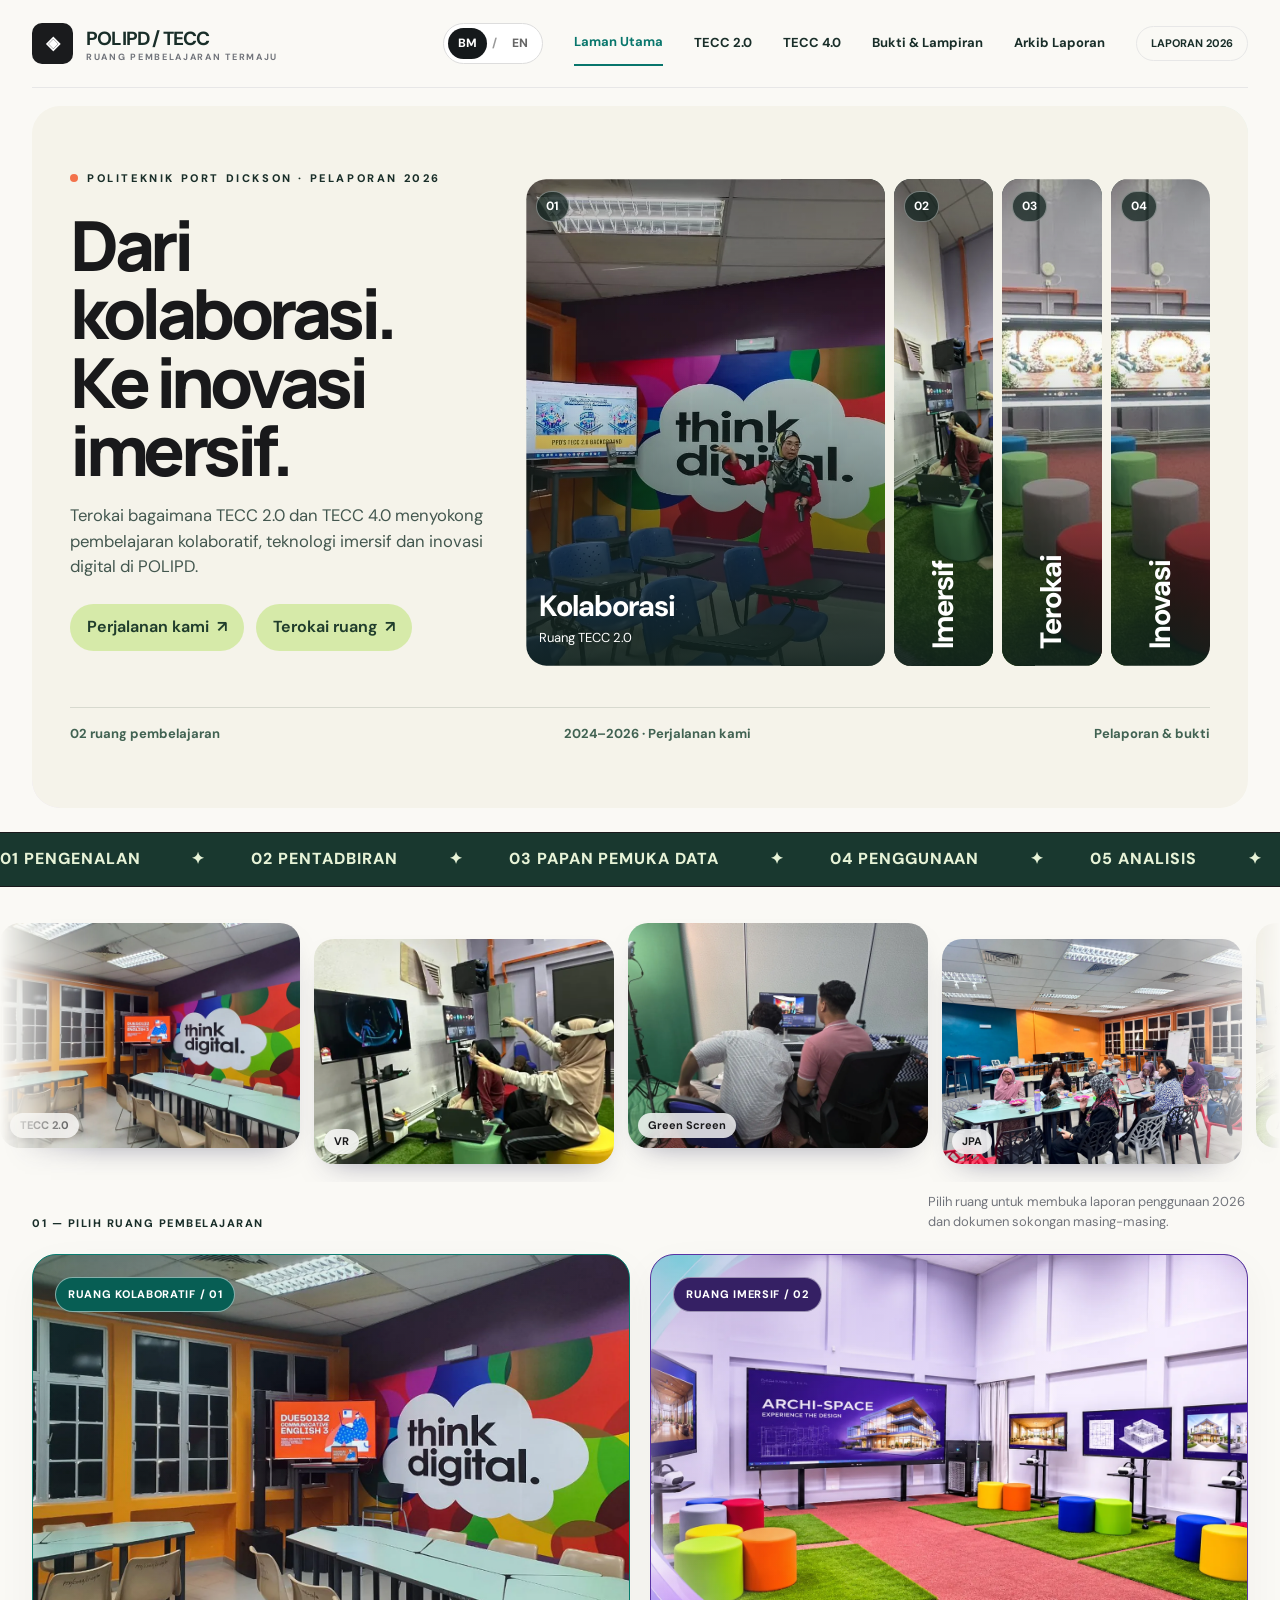
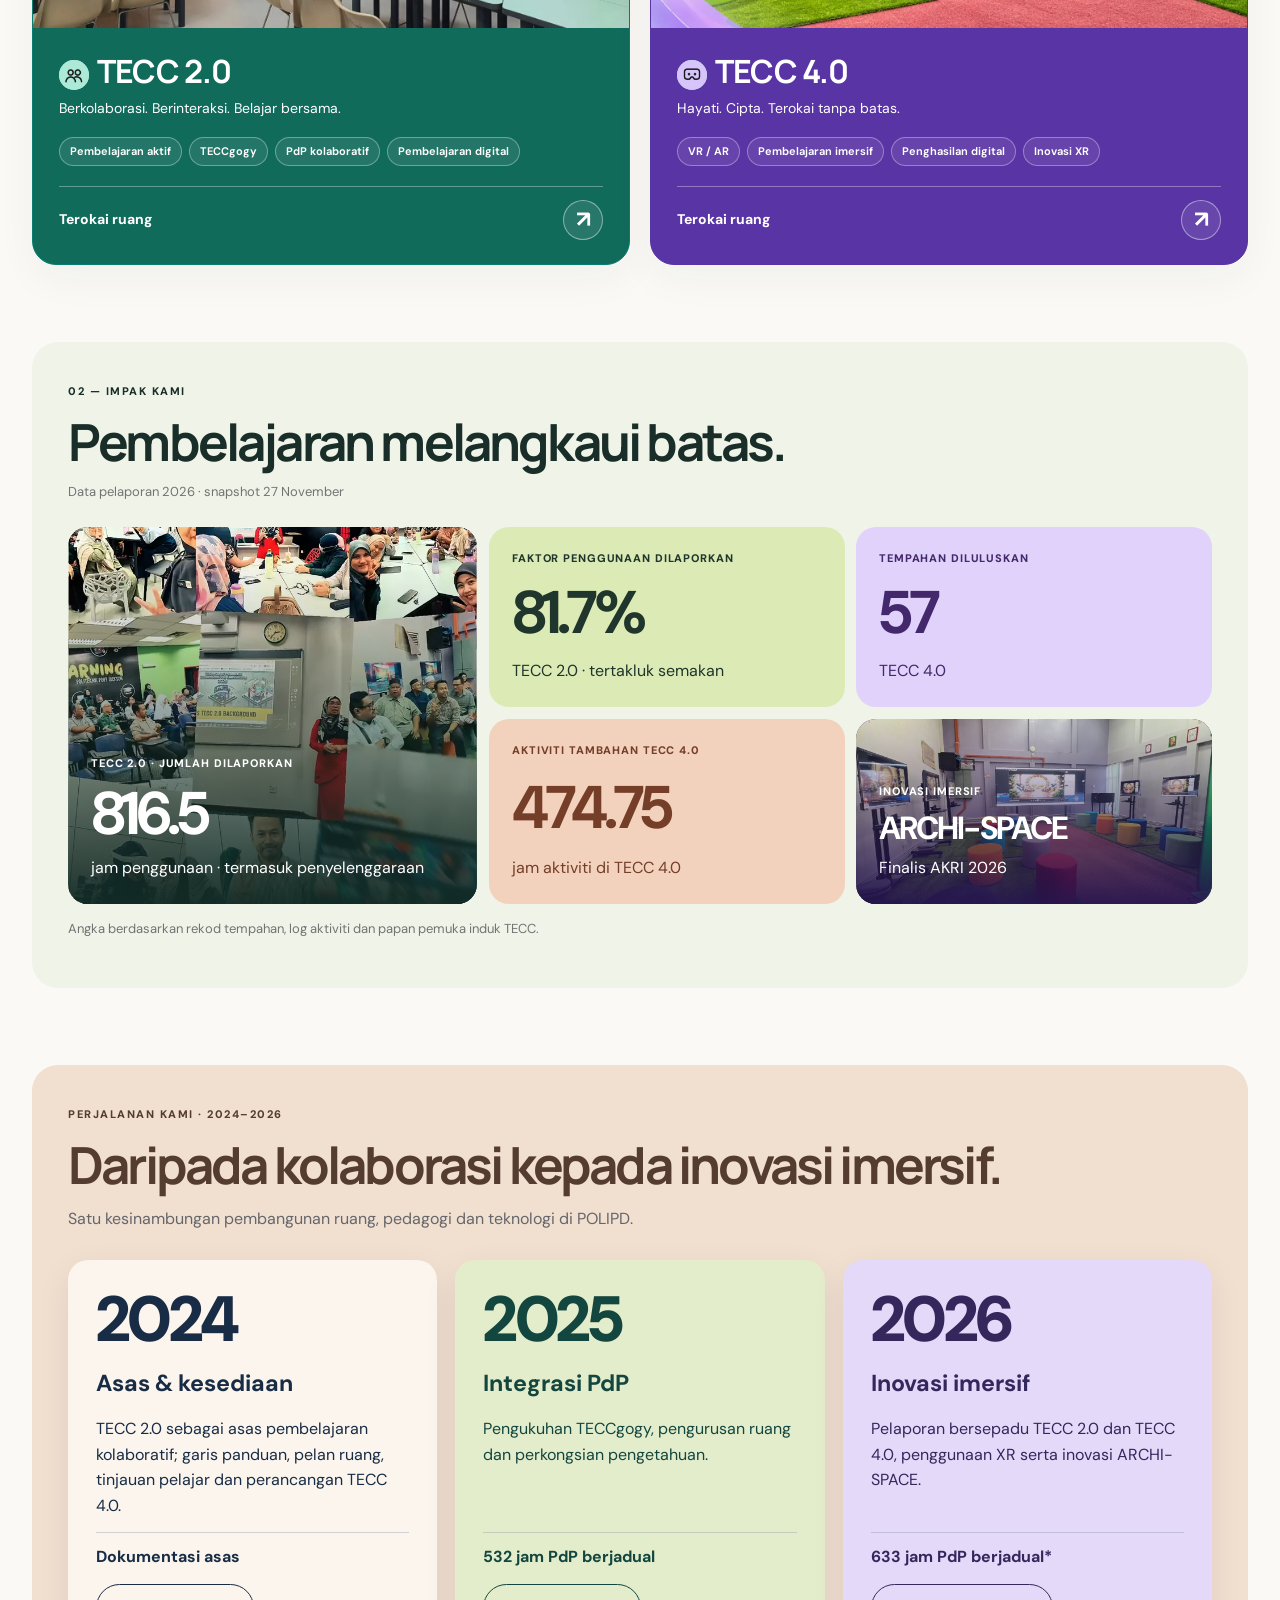
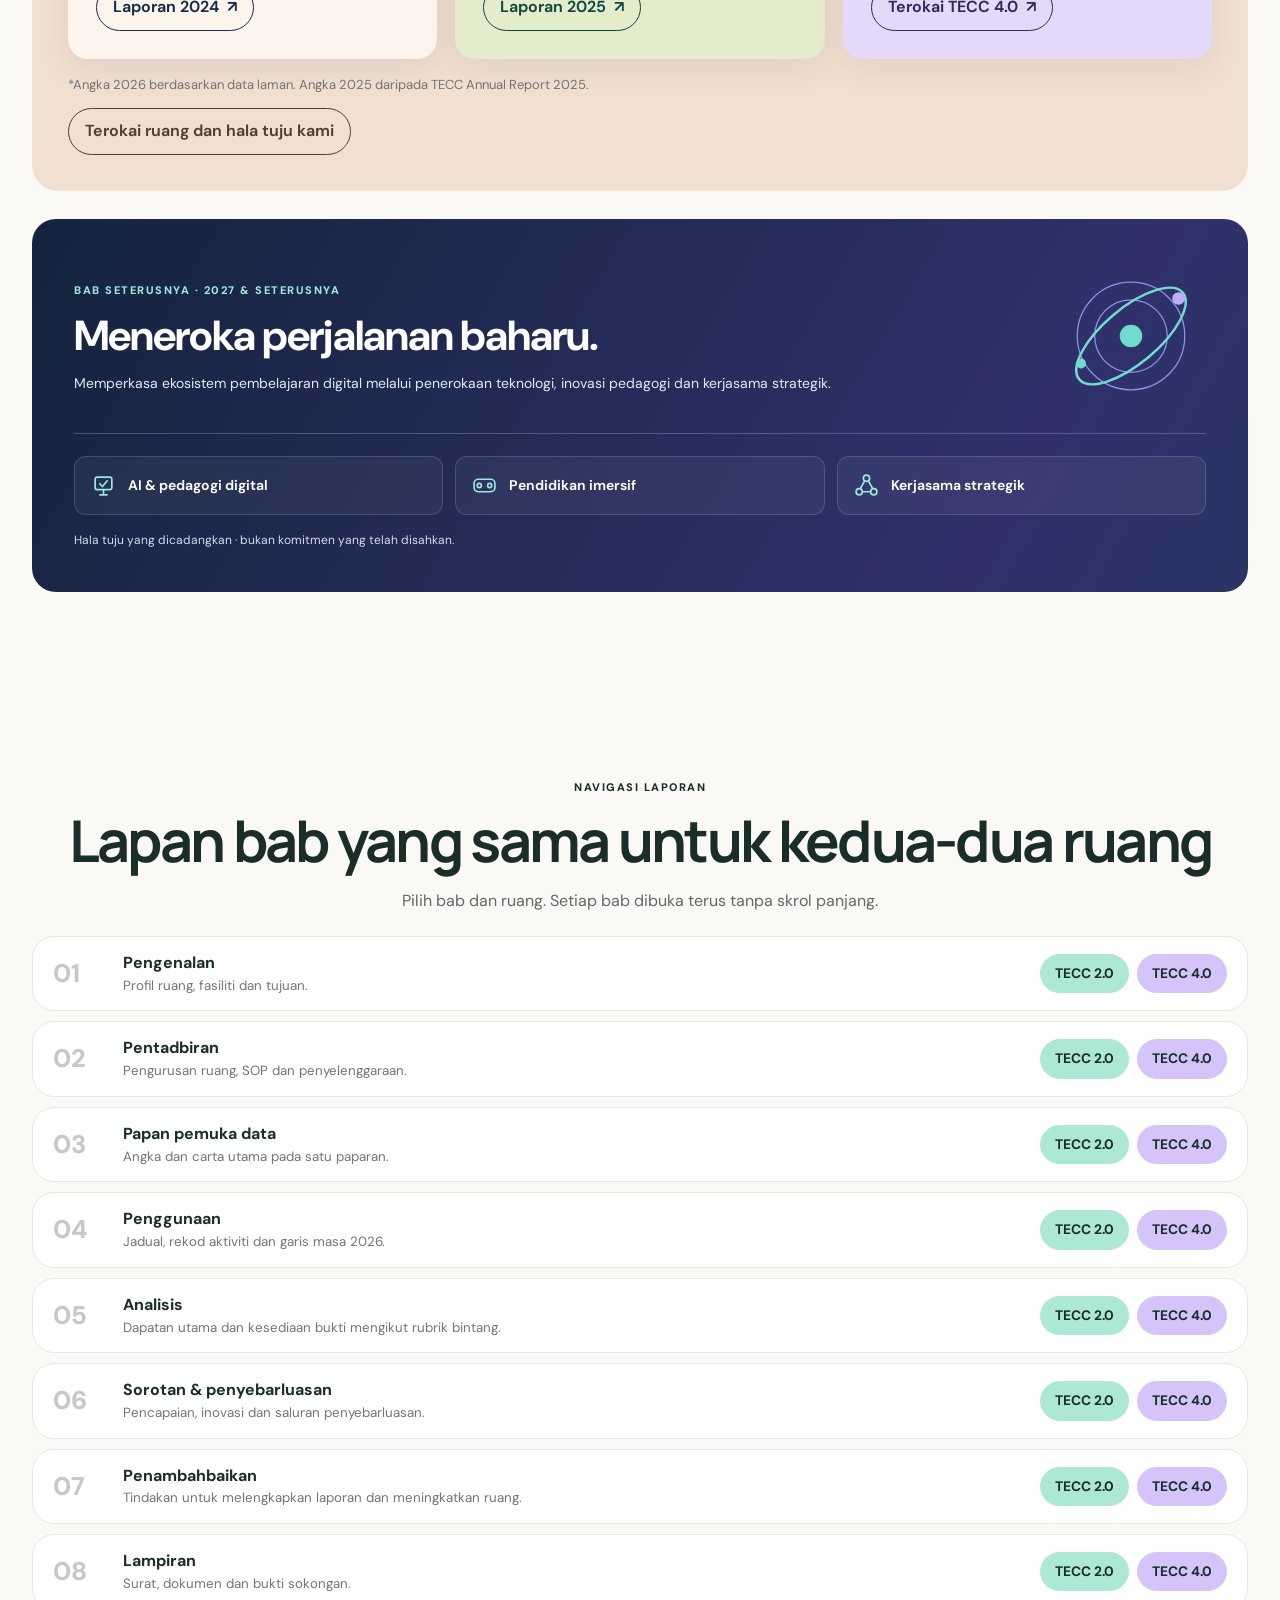
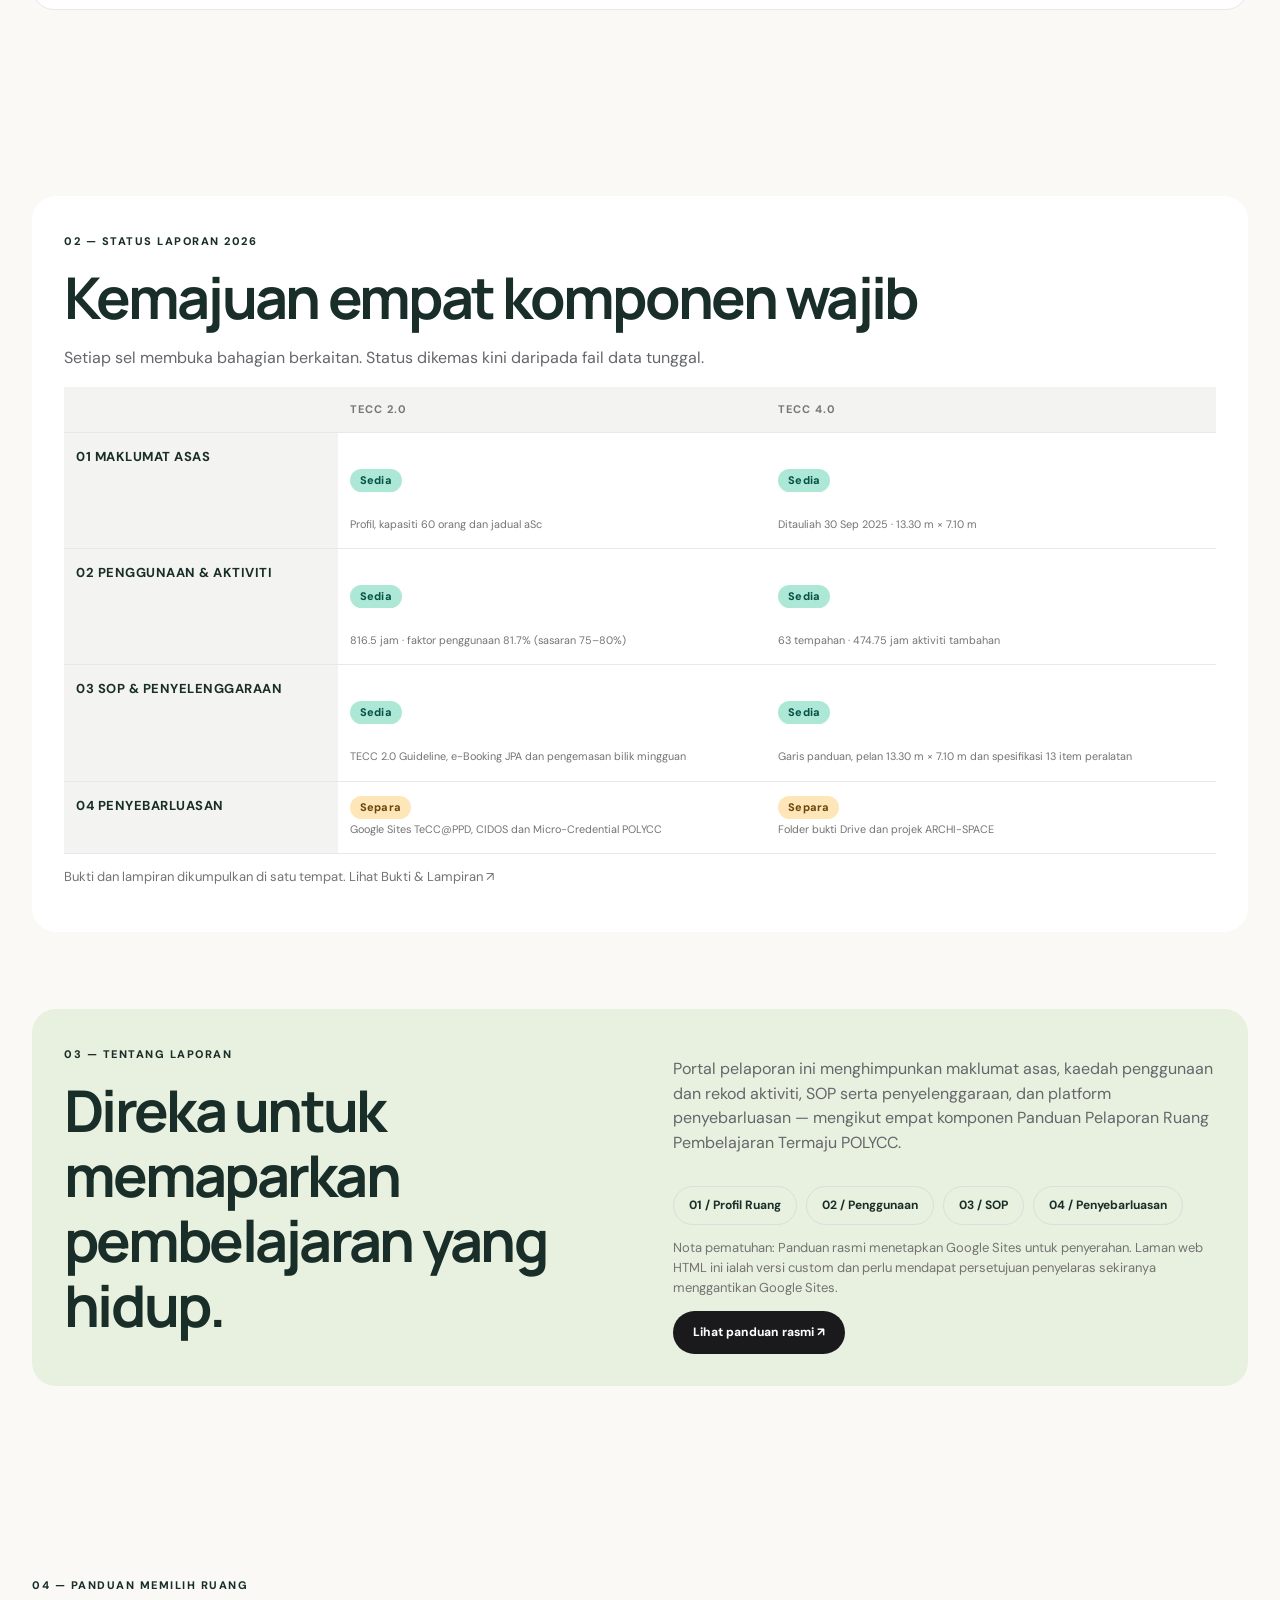
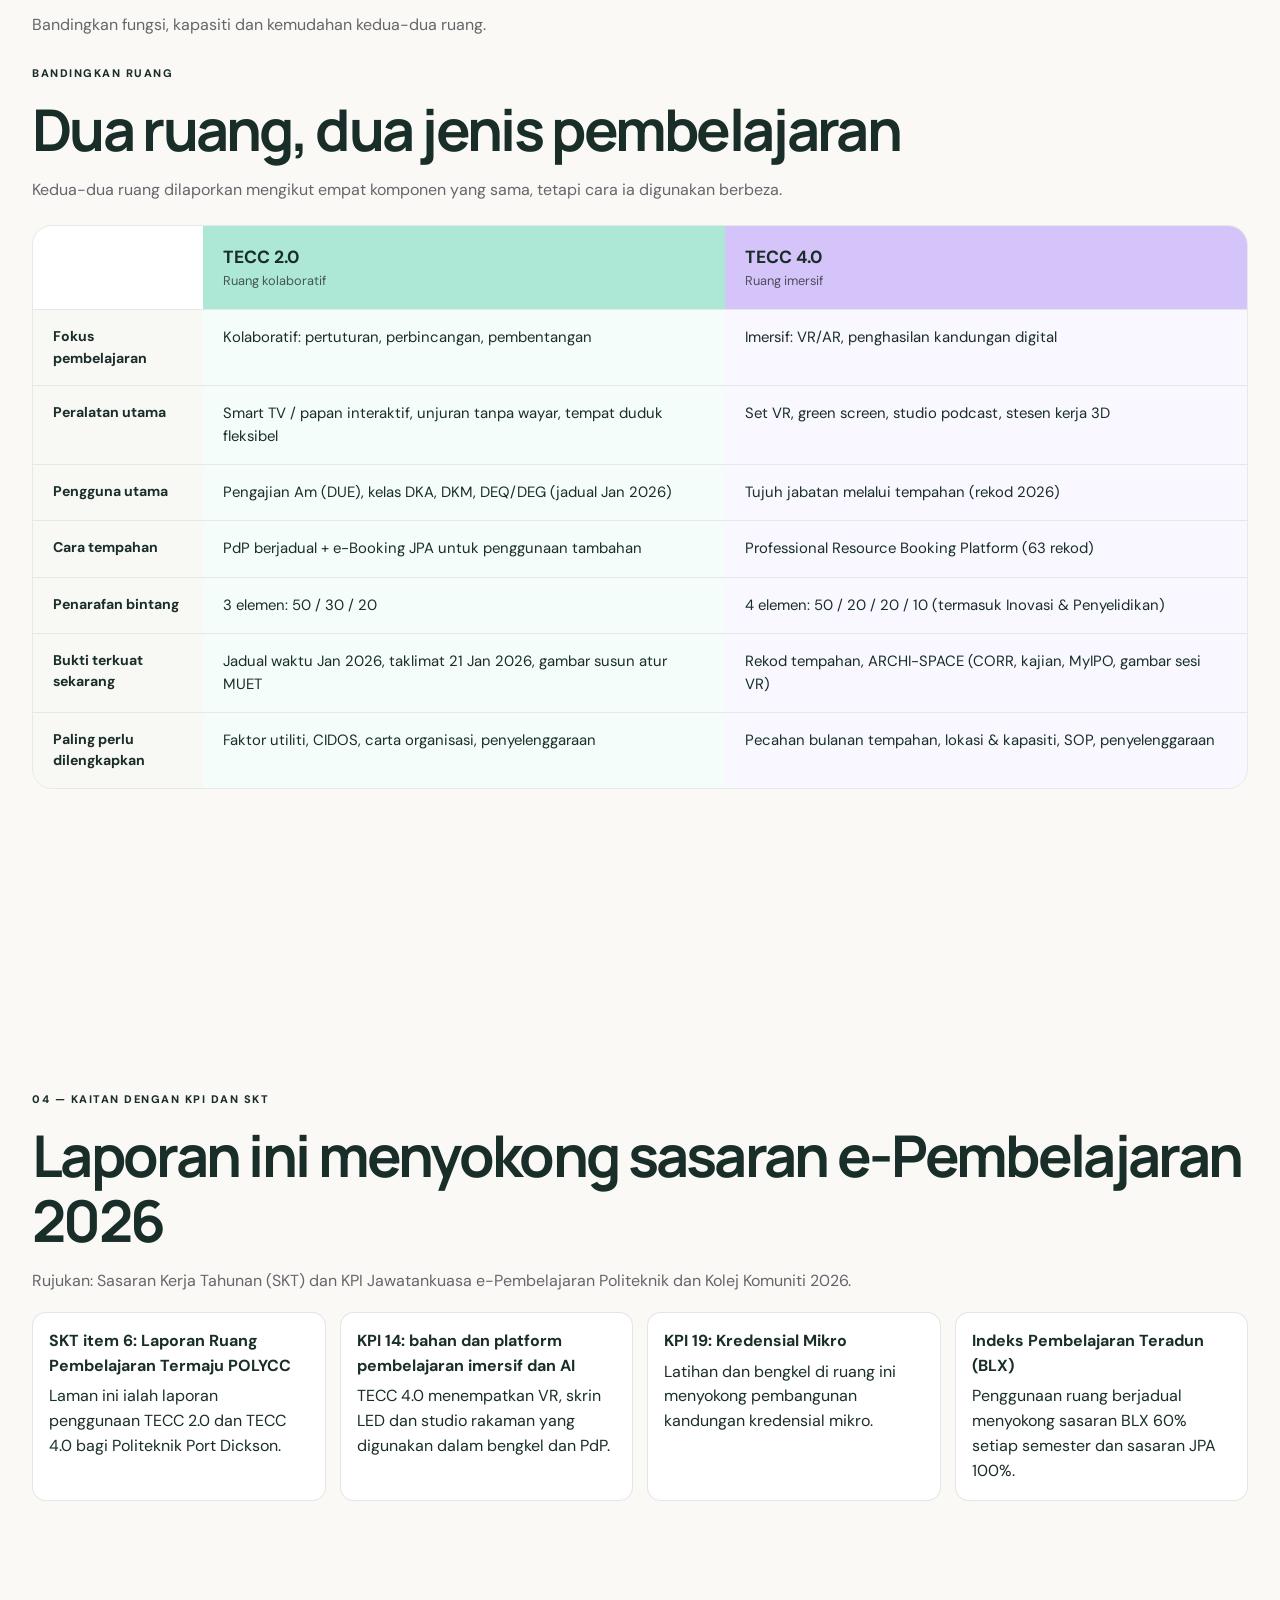
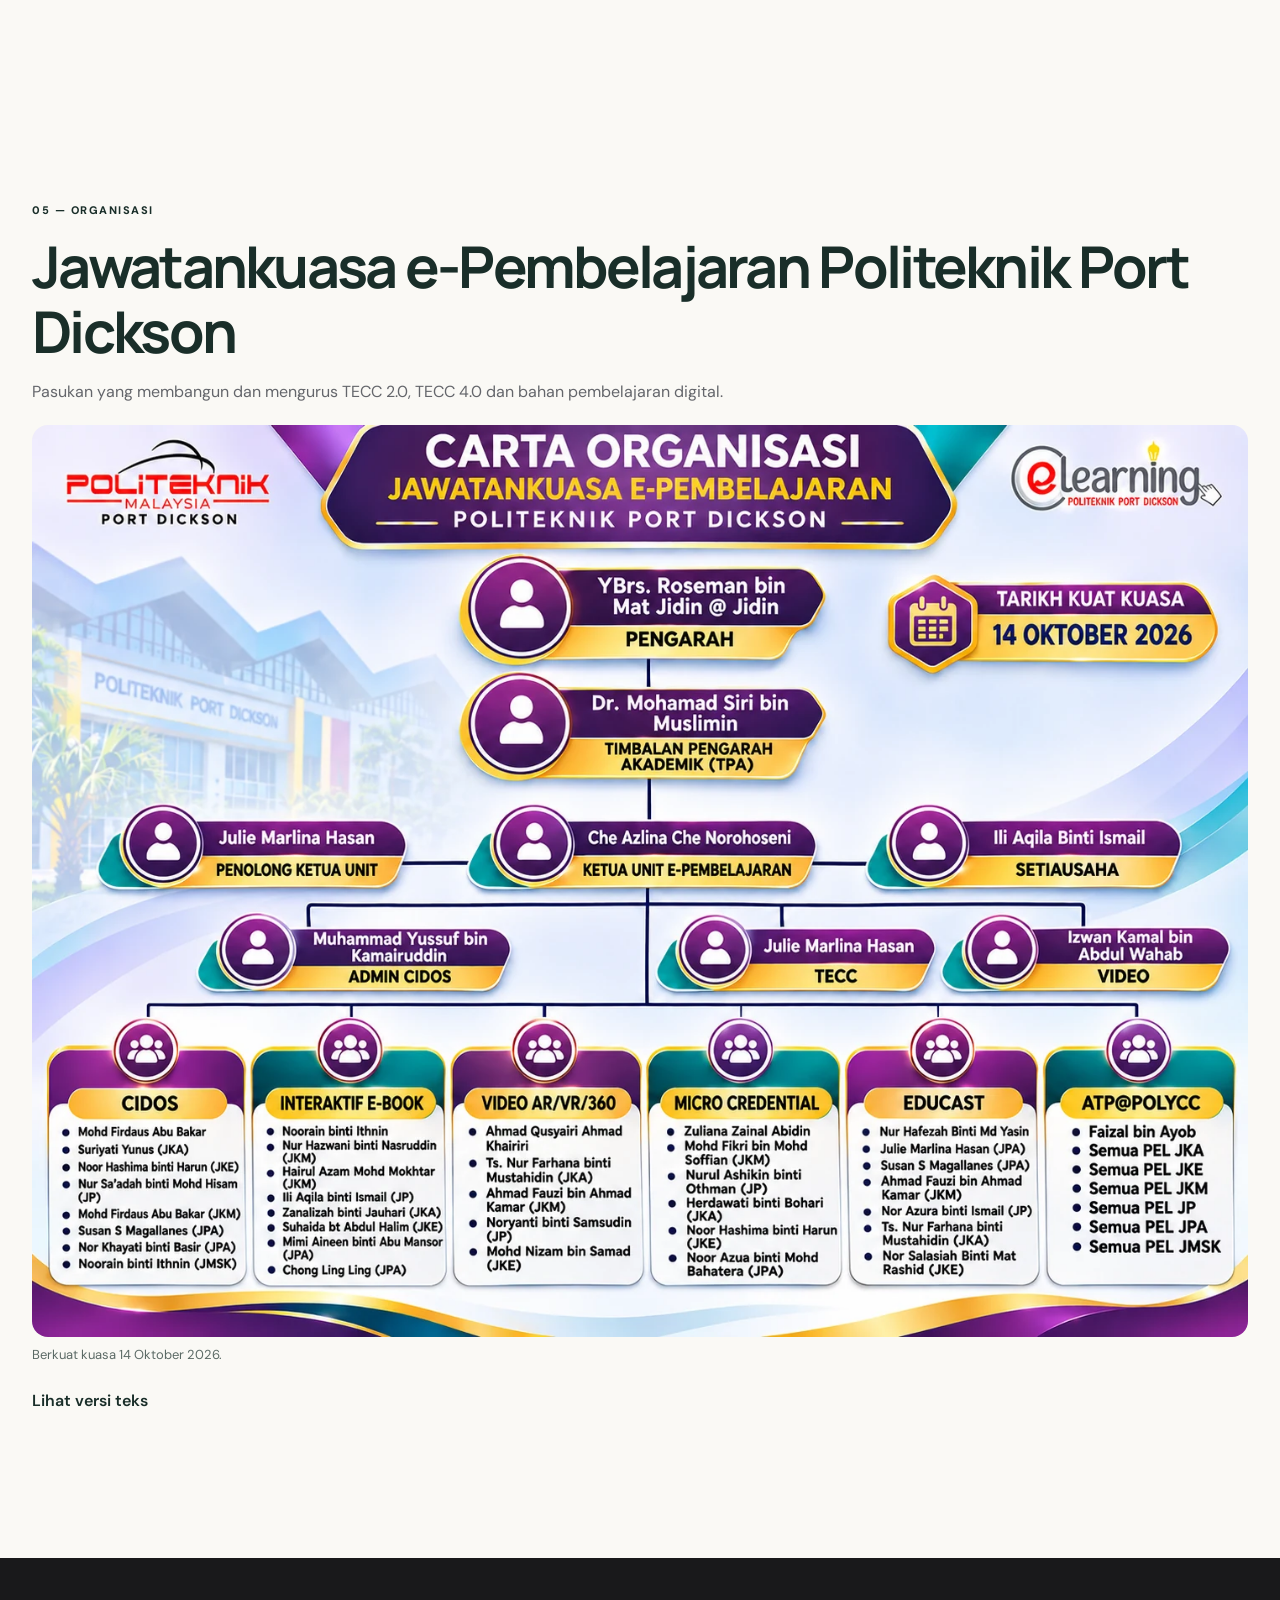
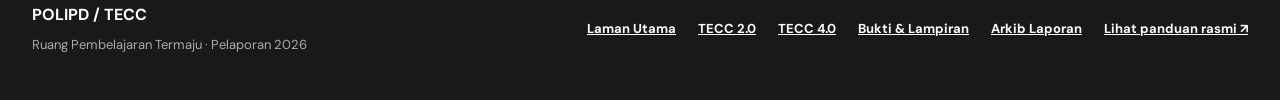
==== commit d80cecac: "Add files via upload" ====
--- a/index.html
+++ b/index.html
@@ -1,3 +1,3 @@
 <!DOCTYPE html>
 
-<html lang="ms"><head><meta charset="utf-8"/><meta content="width=device-width,initial-scale=1" name="viewport"/><meta content="#ffffff" name="theme-color"/><meta content="Pelaporan Ruang Pembelajaran Termaju POLIPD 2026: TECC 2.0 dan TECC 4.0 Digital EyeZ." name="description"/><meta content="Advanced Learning Spaces | POLIPD 2026" property="og:title"/><meta content="Pelaporan Ruang Pembelajaran Termaju POLIPD 2026: TECC 2.0 dan TECC 4.0 Digital EyeZ." property="og:description"/><title>Advanced Learning Spaces | POLIPD 2026</title><link rel="icon" type="image/webp" href="assets/icons/dashboard.webp"/><meta property="og:type" content="website"/><meta property="og:title" content="TECC 2026 · Laporan Ruang Pembelajaran Termaju POLIPD"/><meta property="og:description" content="Laporan penggunaan TECC 2.0 dan TECC 4.0 Digital EyeZ, Politeknik Port Dickson 2026."/><meta property="og:image" content="assets/hero/tecc4.webp"/><meta name="theme-color" content="#0b3d36"/><link href="styles.css" rel="stylesheet"/><link href="premium.css?v=6.3" rel="stylesheet"/><link href="tecc2-extras.css" rel="stylesheet"/><link href="experience-v7.css?v=7.0" rel="stylesheet"/><link href="motion-v8.css?v=8.0" rel="stylesheet"/></head><body class="v7 v7-index"><a class="skip" data-i18n="t0" href="#main">Langkau ke kandungan</a><header class="wrap topbar"><a class="brand" href="index.html"><span class="brand-icon">◈</span><span><b data-i18n="t1">POLIPD / TECC</b><small data-i18n="t2">RUANG PEMBELAJARAN TERMAJU</small></span></a><nav aria-label="Main" class="nav" id="nav"><div aria-label="Website language" class="lang-toggle" role="group"><button aria-pressed="true" class="lang-option" data-lang="ms" type="button">BM</button><span aria-hidden="true">/</span><button aria-pressed="false" class="lang-option" data-lang="en" type="button">EN</button></div><a data-i18n="x27" data-page="index.html" href="index.html">Laman Utama</a><a data-i18n="x28" data-page="tecc2.html" href="tecc2.html">TECC 2.0</a><a data-i18n="x29" data-page="tecc4.html" href="tecc4.html">Digital EyeZ</a><a data-i18n="x30" data-page="lampiran.html" href="lampiran.html">Bukti &amp; Lampiran</a><a data-i18n="x31" data-page="arkib2025.html" href="arkib2025.html">Arkib Laporan</a><span class="year" data-i18n="x32">LAPORAN 2026</span></nav><div aria-label="Website language" class="mobile-language lang-toggle" role="group"><button class="lang-option" data-lang="ms" type="button">BM</button><span aria-hidden="true">/</span><button class="lang-option" data-lang="en" type="button">EN</button></div><button aria-controls="nav" aria-expanded="false" aria-label="Toggle menu" class="menu" id="menu">☰</button></header><main id="main"><section class="hero wrap v7-hero"><div class="v7-hero-copy"><div class="eyebrow"><i class="dot"></i><span data-i18n="x1">POLITEKNIK PORT DICKSON · PELAPORAN 2026</span></div><h1><b class="l1" data-i18n="x2">Dari kolaborasi.</b><br/><span data-i18n="x3">Ke inovasi imersif.</span></h1><p data-i18n="x4">Terokai bagaimana TECC 2.0 dan TECC 4.0 Digital EyeZ menyokong pembelajaran kolaboratif, teknologi imersif dan inovasi digital di POLIPD.</p><div class="journey-actions"><a class="journey-link" href="#journey"><span data-bm="Perjalanan kami" data-en="Our journey">Perjalanan kami</span> <span aria-hidden="true">↗</span></a><a class="journey-link" href="#choose"><span data-bm="Terokai ruang" data-en="Explore spaces">Terokai ruang</span> <span aria-hidden="true">↗</span></a></div></div><div aria-label="Photo gallery" class="v7-gallery v7-hero-gallery" role="group"><button aria-pressed="true" class="v7-photo is-active" type="button"><img alt="Kolaborasi" decoding="async" fetchpriority="high" src="assets/gallery/tecc2-sesi-1.webp"/><span class="v7-photo-number">01</span><span class="v7-photo-caption"><strong data-bm="Kolaborasi" data-en="Collaborate">Kolaborasi</strong><span class="v7-photo-detail"><span data-bm="Ruang TECC 2.0" data-en="TECC 2.0 learning space">Ruang TECC 2.0</span></span></span></button><button aria-pressed="false" class="v7-photo" type="button"><img alt="Imersif" decoding="async" loading="lazy" src="assets/archi/vr-session-multi-station.webp"/><span class="v7-photo-number">02</span><span class="v7-photo-caption"><strong data-bm="Imersif" data-en="Immerse">Imersif</strong><span class="v7-photo-detail"><span data-bm="Pembelajaran melalui VR" data-en="Learning through VR">Pembelajaran melalui VR</span></span></span></button><button aria-pressed="false" class="v7-photo" type="button"><img alt="Terokai" decoding="async" loading="lazy" src="assets/archi/archi-space-lab-overview.webp"/><span class="v7-photo-number">03</span><span class="v7-photo-caption"><strong data-bm="Terokai" data-en="Explore">Terokai</strong><span class="v7-photo-detail"><span data-bm="Studio Digital EyeZ" data-en="Digital EyeZ studio">Studio Digital EyeZ</span></span></span></button><button aria-pressed="false" class="v7-photo" type="button"><img alt="Inovasi" decoding="async" loading="lazy" src="assets/archi/vr-session-lecturer-guidance.webp"/><span class="v7-photo-number">04</span><span class="v7-photo-caption"><strong data-bm="Inovasi" data-en="Innovate">Inovasi</strong><span class="v7-photo-detail"><span data-bm="ARCHI-SPACE · bimbingan VR" data-en="ARCHI-SPACE · VR guidance">ARCHI-SPACE · bimbingan VR</span></span></span></button></div><div class="v7-hero-foot"><span data-bm="02 ruang pembelajaran" data-en="02 learning spaces">02 ruang pembelajaran</span><span data-bm="2024–2026 · Perjalanan kami" data-en="2024–2026 · Our journey">2024–2026 · Perjalanan kami</span><span data-bm="Pelaporan &amp; bukti" data-en="Reporting &amp; evidence">Pelaporan &amp; bukti</span></div></section><div aria-hidden="true" class="marquee"><div><span>01 PENGENALAN</span><span>02 PENTADBIRAN</span><span>03 PAPAN PEMUKA DATA</span><span>04 PENGGUNAAN</span><span>05 ANALISIS</span><span>06 SOROTAN</span><span>07 PENAMBAHBAIKAN</span><span>08 LAMPIRAN</span><span>01 PENGENALAN</span><span>02 PENTADBIRAN</span><span>03 PAPAN PEMUKA DATA</span><span>04 PENGGUNAAN</span><span>05 ANALISIS</span><span>06 SOROTAN</span><span>07 PENAMBAHBAIKAN</span><span>08 LAMPIRAN</span></div></div><section class="wrap v7-reveal" id="choose"><div class="choice-head"><span class="kicker" data-i18n="x5">01 — PILIH RUANG PEMBELAJARAN</span><p data-i18n="x6">Pilih ruang untuk membuka laporan penggunaan 2026 dan dokumen sokongan masing-masing.</p></div><div class="choice-grid"><a class="room-card room-card--tecc2" href="tecc2.html"><div class="room-art art-2 photo-cover"><img alt="Ruang pembelajaran kolaboratif TECC 2.0 di POLIPD" decoding="async" loading="eager" src="assets/hero/tecc2.webp"/><span class="tilt" data-i18n="x7">RUANG KOLABORATIF / 01</span></div><div class="room-info"><div class="room-copy"><h3>TECC 2.0</h3><p data-i18n="x8">Berkolaborasi. Berinteraksi. Belajar bersama.</p></div><div class="room-features"><span data-bm="Pembelajaran aktif" data-en="Active learning">Pembelajaran aktif</span><span data-bm="TECCgogy" data-en="TECCgogy">TECCgogy</span><span data-bm="PdP kolaboratif" data-en="Collaborative learning">PdP kolaboratif</span><span data-bm="Pembelajaran digital" data-en="Digital learning">Pembelajaran digital</span></div><div class="room-cta"><span data-bm="Terokai ruang" data-en="Explore space">Terokai ruang</span><span aria-hidden="true" class="circle-arrow">↗</span></div></div></a><a class="room-card room-card--tecc4" href="tecc4.html"><div class="room-art art-4 photo-cover"><img alt="Studio TECC 4.0 Digital EyeZ di POLIPD" decoding="async" loading="eager" src="assets/hero/tecc4.webp"/><span class="tilt" data-i18n="x9">RUANG IMERSIF / 02</span></div><div class="room-info"><div class="room-copy"><h3>TECC 4.0 Digital EyeZ</h3><p data-i18n="x10">Hayati. Cipta. Terokai tanpa batas.</p></div><div class="room-features"><span data-bm="VR / AR" data-en="VR / AR">VR / AR</span><span data-bm="Pembelajaran imersif" data-en="Immersive learning">Pembelajaran imersif</span><span data-bm="Penghasilan digital" data-en="Digital production">Penghasilan digital</span><span data-bm="Inovasi XR" data-en="XR innovation">Inovasi XR</span></div><div class="room-cta"><span data-bm="Terokai ruang" data-en="Explore space">Terokai ruang</span><span aria-hidden="true" class="circle-arrow">↗</span></div></div></a></div></section><section class="wrap section v7-impact v7-reveal" id="impact"><div class="v7-sectionhead"><span class="kicker" data-bm="02 — IMPAK KAMI" data-en="02 — OUR IMPACT">02 — IMPAK KAMI</span><h2 data-bm="Pembelajaran melangkaui batas." data-en="Learning beyond boundaries.">Pembelajaran melangkaui batas.</h2><p class="small muted" data-bm="Data pelaporan 2026 · snapshot 27 November" data-en="2026 reporting data · 27 November snapshot">Data pelaporan 2026 · snapshot 27 November</p></div><div class="v7-bento"><a class="v7-tile v7-tile-photo v7-tile-large" href="tecc2.html#dash"><img alt="Kursus TECC Smart Teaching" loading="lazy" src="assets/lampiran/kursus-tecc-smart-teaching-21jan2026-video.webp"/><div><span class="v7-label" data-bm="TECC 2.0 · Jumlah dilaporkan" data-en="TECC 2.0 · Reported total">TECC 2.0 · Jumlah dilaporkan</span><strong data-v7-metric="tecc2.summary.total">816.5</strong><span data-bm="jam penggunaan · termasuk penyelenggaraan" data-en="hours of use · including maintenance">jam penggunaan · termasuk penyelenggaraan</span></div></a><a class="v7-tile v7-lime" href="tecc2.html#dash"><span class="v7-label" data-bm="Faktor penggunaan dilaporkan" data-en="Reported utilisation">Faktor penggunaan dilaporkan</span><strong data-suffix="%" data-v7-metric="tecc2.summary.factor">81.7%</strong><span data-bm="TECC 2.0 · tertakluk semakan" data-en="TECC 2.0 · subject to review">TECC 2.0 · tertakluk semakan</span></a><a class="v7-tile v7-lavender" href="tecc4.html#dash"><span class="v7-label" data-bm="Tempahan diluluskan" data-en="Approved bookings">Tempahan diluluskan</span><strong data-v7-metric="tecc4.summary.approved">57</strong><span data-bm="Digital EyeZ · bukan kehadiran disahkan" data-en="Digital EyeZ · not verified attendance">Digital EyeZ · bukan kehadiran disahkan</span></a><a class="v7-tile v7-peach" href="tecc4.html#usage"><span class="v7-label" data-bm="Aktiviti tambahan EyeZ" data-en="Additional EyeZ activities">Aktiviti tambahan EyeZ</span><strong data-v7-metric="tecc4.activityHours">474.75</strong><span data-bm="jam selepas pelarasan pertindihan" data-en="hours after overlap adjustments">jam selepas pelarasan pertindihan</span></a><a class="v7-tile v7-tile-photo v7-archi" href="tecc4.html#innovation"><img alt="ARCHI-SPACE VR guidance" loading="lazy" src="assets/archi/vr-session-lecturer-guidance.webp"/><div><span class="v7-label" data-bm="Inovasi imersif" data-en="Immersive innovation">Inovasi imersif</span><strong>ARCHI-SPACE</strong><span data-bm="Finalis AKRI 2026" data-en="AKRI 2026 finalist">Finalis AKRI 2026</span></div></a></div><p class="small muted" data-bm="Angka adalah rekod pelaporan sementara, bukan ukuran penggunaan fizikal yang disahkan." data-en="Figures are provisional reporting records, not verified physical utilisation.">Angka adalah rekod pelaporan sementara, bukan ukuran penggunaan fizikal yang disahkan.</p></section><section class="wrap section journey v7-reveal" id="journey"><span class="kicker" data-bm="PERJALANAN KAMI · 2024–2026" data-en="OUR JOURNEY · 2024–2026">PERJALANAN KAMI · 2024–2026</span><h2 data-bm="Daripada kolaborasi kepada inovasi imersif." data-en="From collaborative learning to immersive innovation.">Daripada kolaborasi kepada inovasi imersif.</h2><p class="lead" data-bm="Satu kesinambungan pembangunan ruang, pedagogi dan teknologi di POLIPD." data-en="A continuing evolution of learning spaces, pedagogy and technology at POLIPD.">Satu kesinambungan pembangunan ruang, pedagogi dan teknologi di POLIPD.</p><div class="journey-grid"><article class="journey-card foundation v7-reveal"><div class="journey-year">2024</div><h3 data-bm="Asas &amp; kesediaan" data-en="Foundation &amp; readiness">Asas &amp; kesediaan</h3><p data-bm="TECC 2.0 sebagai asas pembelajaran kolaboratif; garis panduan, pelan ruang, tinjauan pelajar dan perancangan TECC 4.0." data-en="TECC 2.0 as the foundation for collaborative learning; guidelines, floor plans, student surveys and TECC 4.0 planning.">TECC 2.0 sebagai asas pembelajaran kolaboratif; garis panduan, pelan ruang, tinjauan pelajar dan perancangan TECC 4.0.</p><strong class="journey-metric" data-bm="Dokumentasi asas" data-en="Foundational documentation">Dokumentasi asas</strong><a class="journey-link" href="https://polipdtecc.my.canva.site/tecc-2-0-part-1-about-us"><span data-bm="Laporan 2024" data-en="2024 report">Laporan 2024</span> <span aria-hidden="true">↗</span></a></article><article class="journey-card integration v7-reveal"><div class="journey-year">2025</div><h3 data-bm="Integrasi PdP" data-en="Teaching &amp; learning integration">Integrasi PdP</h3><p data-bm="Pengukuhan TECCgogy, pengurusan ruang dan perkongsian pengetahuan." data-en="Strengthening TECCgogy, space management and knowledge sharing.">Pengukuhan TECCgogy, pengurusan ruang dan perkongsian pengetahuan.</p><strong class="journey-metric" data-bm="532 jam PdP berjadual" data-en="532 scheduled teaching hours">532 jam PdP berjadual</strong><a class="journey-link" href="https://sites.google.com/polipd.edu.my/teccppd/tecc-2-0-2025?authuser=0"><span data-bm="Laporan 2025" data-en="2025 report">Laporan 2025</span> <span aria-hidden="true">↗</span></a></article><article class="journey-card innovation v7-reveal"><div class="journey-year">2026</div><h3 data-bm="Inovasi imersif" data-en="Immersive innovation">Inovasi imersif</h3><p data-bm="Pelaporan bersepadu TECC 2.0 dan Digital EyeZ, penggunaan XR serta inovasi ARCHI-SPACE." data-en="Integrated TECC 2.0 and Digital EyeZ reporting, XR use and ARCHI-SPACE innovation.">Pelaporan bersepadu TECC 2.0 dan Digital EyeZ, penggunaan XR serta inovasi ARCHI-SPACE.</p><strong class="journey-metric" data-bm="633 jam PdP berjadual*" data-en="633 scheduled teaching hours*">633 jam PdP berjadual*</strong><a class="journey-link" href="tecc4.html"><span data-bm="Terokai Digital EyeZ" data-en="Explore Digital EyeZ">Terokai Digital EyeZ</span> <span aria-hidden="true">↗</span></a></article></div><p class="small muted" data-bm="*Angka 2026 sementara berdasarkan data laman; tertakluk kepada semakan jadual. Angka 2025 daripada TECC Annual Report 2025." data-en="*2026 figures are provisional website data, subject to timetable verification. 2025 figure from TECC Annual Report 2025.">*Angka 2026 sementara berdasarkan data laman; tertakluk kepada semakan jadual. Angka 2025 daripada TECC Annual Report 2025.</p><a class="journey-link" data-bm="Terokai ruang dan hala tuju kami" data-en="Explore our spaces and future direction" href="#choose">Terokai ruang dan hala tuju kami</a></section><aside class="future-next wrap v7-future v7-reveal"><div class="future-top"><div><span class="kicker" data-bm="BAB SETERUSNYA · 2027 &amp; SETERUSNYA" data-en="THE NEXT CHAPTER · 2027 &amp; BEYOND">BAB SETERUSNYA · 2027 &amp; SETERUSNYA</span><h2 data-bm="Meneroka perjalanan baharu." data-en="Embarking on a new journey.">Meneroka perjalanan baharu.</h2><p data-bm="Memperkasa ekosistem pembelajaran digital melalui penerokaan teknologi, inovasi pedagogi dan kerjasama strategik." data-en="Enriching our digital learning ecosystem through technology exploration, pedagogical innovation and strategic collaboration.">Memperkasa ekosistem pembelajaran digital melalui penerokaan teknologi, inovasi pedagogi dan kerjasama strategik.</p></div><svg aria-hidden="true" class="future-orbit" fill="none" viewbox="0 0 120 120"><circle cx="60" cy="60" r="43" stroke="#8b9ded"></circle><circle cx="60" cy="60" r="29" stroke="#8b9ded"></circle><ellipse cx="60" cy="60" rx="54" ry="22" stroke="#75e6d4" stroke-width="2" transform="rotate(-40 60 60)"></ellipse><circle cx="60" cy="60" fill="#75e6d4" r="9"></circle><circle cx="98" cy="30" fill="#cab4ff" r="5"></circle><circle cx="20" cy="82" fill="#75e6d4" r="4"></circle></svg></div><div class="future-pillars"><div><svg aria-hidden="true" fill="none" stroke="currentColor" stroke-width="1.6" viewbox="0 0 24 24"><rect height="12" rx="2" width="16" x="4" y="4"></rect><path d="M8 21h8m-4-5v5M8 10l3 3 5-6"></path></svg><span data-bm="AI &amp; pedagogi digital" data-en="AI &amp; digital pedagogy">AI &amp; pedagogi digital</span></div><div><svg aria-hidden="true" fill="none" stroke="currentColor" stroke-width="1.6" viewbox="0 0 24 24"><rect height="12" rx="4" width="20" x="2" y="6"></rect><circle cx="7" cy="12" r="2"></circle><circle cx="17" cy="12" r="2"></circle></svg><span data-bm="Pendidikan imersif" data-en="Immersive education">Pendidikan imersif</span></div><div><svg aria-hidden="true" fill="none" stroke="currentColor" stroke-width="1.6" viewbox="0 0 24 24"><circle cx="12" cy="5" r="3"></circle><circle cx="5" cy="18" r="3"></circle><circle cx="19" cy="18" r="3"></circle><path d="M10 8l-4 7m8-7 4 7M8 18h8"></path></svg><span data-bm="Kerjasama strategik" data-en="Strategic collaboration">Kerjasama strategik</span></div></div><p class="future-note" data-bm="Hala tuju yang dicadangkan · bukan komitmen yang telah disahkan." data-en="Proposed future direction · not an approved commitment.">Hala tuju yang dicadangkan · bukan komitmen yang telah disahkan.</p></aside><section class="wrap section" id="chapters"></section><section class="wrap section v7-reveal" id="status"><span class="kicker" data-i18n="x14">02 — STATUS LAPORAN 2026</span><h2 data-i18n="x15">Kemajuan empat komponen wajib</h2><p class="lead" data-i18n="x16">Setiap sel membuka bahagian berkaitan. Status dikemas kini daripada fail data tunggal.</p><div class="tablewrap"><table class="matrix"><thead><tr><th></th><th>TECC 2.0</th><th>TECC 4.0</th></tr></thead><tbody id="statusMatrix"></tbody></table></div><p class="small muted"><span data-i18n="x17">Bukti dan lampiran dikumpulkan di satu tempat.</span> <a data-i18n="x18" href="lampiran.html">Lihat Bukti &amp; Lampiran ↗</a></p></section><section class="wrap section two v7-reveal" id="about"><div><span class="kicker" data-i18n="x19">03 — TENTANG LAPORAN</span><h2><span data-i18n="x20">Direka untuk memaparkan</span><br/><span data-bm="pembelajaran yang hidup." data-en="learning in action.">pembelajaran yang hidup.</span></h2></div><div><p class="lead" data-i18n="x21">Portal pelaporan ini menghimpunkan maklumat asas, kaedah penggunaan dan rekod aktiviti, SOP serta penyelenggaraan, dan platform penyebarluasan — mengikut empat komponen Panduan Pelaporan Ruang Pembelajaran Termaju POLYCC.</p><div class="mini-pills"><a data-i18n="x22" href="tecc2.html#profile">01 / Profil Ruang</a><a data-i18n="x23" href="tecc2.html#usage">02 / Penggunaan</a><a data-i18n="x24" href="tecc2.html#sop">03 / SOP</a><a data-i18n="x25" href="tecc2.html#sharing">04 / Penyebarluasan</a></div><p class="small muted" data-i18n="x26">Nota pematuhan: Panduan rasmi menetapkan Google Sites untuk penyerahan. Laman web HTML ini ialah versi custom dan perlu mendapat persetujuan penyelaras sekiranya menggantikan Google Sites.</p><a class="cta" data-i18n="t23" href="assets/panduan-pelaporan-ruang.pdf" rel="noopener" target="_blank">Lihat panduan rasmi ↗</a></div></section><section class="wrap section"><div class="compare-intro"><span class="kicker" data-bm="04 — PANDUAN MEMILIH RUANG" data-en="04 — CHOOSE YOUR LEARNING SPACE">04 — PANDUAN MEMILIH RUANG</span><p class="lead" data-bm="Bandingkan fungsi, kapasiti dan kemudahan kedua-dua ruang." data-en="Compare the roles, capacities and facilities of both spaces.">Bandingkan fungsi, kapasiti dan kemudahan kedua-dua ruang.</p></div><div id="compare"></div></section></main><section class="wrap section v7-reveal" id="kpi"><span class="kicker" data-bm="04 — KAITAN DENGAN KPI DAN SKT" data-en="04 — LINK TO KPI AND SKT">04 — KAITAN DENGAN KPI DAN SKT</span><h2 data-bm="Laporan ini menyokong sasaran e-Pembelajaran 2026" data-en="This report supports the 2026 e-Learning targets">Laporan ini menyokong sasaran e-Pembelajaran 2026</h2><p class="lead" data-bm="Rujukan: Sasaran Kerja Tahunan (SKT) dan KPI Jawatankuasa e-Pembelajaran Politeknik dan Kolej Komuniti 2026." data-en="Reference: 2026 Annual Work Targets (SKT) and KPIs of the Polytechnic and Community College e-Learning Committee.">Rujukan: Sasaran Kerja Tahunan (SKT) dan KPI Jawatankuasa e-Pembelajaran Politeknik dan Kolej Komuniti 2026.</p><div class="kpimap"><div class="kc"><b data-bm="SKT item 6: Laporan Ruang Pembelajaran Termaju POLYCC" data-en="SKT item 6: POLYCC Advanced Learning Spaces report">SKT item 6: Laporan Ruang Pembelajaran Termaju POLYCC</b><span data-bm="Laman ini ialah laporan penggunaan TECC 2.0 dan TECC 4.0 Digital EyeZ bagi Politeknik Port Dickson." data-en="This site is the usage report for TECC 2.0 and TECC 4.0 Digital EyeZ at Politeknik Port Dickson.">Laman ini ialah laporan penggunaan TECC 2.0 dan TECC 4.0 Digital EyeZ bagi Politeknik Port Dickson.</span></div><div class="kc"><b data-bm="KPI 14: bahan dan platform pembelajaran imersif dan AI" data-en="KPI 14: immersive and AI learning materials and platforms">KPI 14: bahan dan platform pembelajaran imersif dan AI</b><span data-bm="TECC 4.0 menempatkan VR, skrin LED dan studio rakaman yang digunakan dalam bengkel dan PdP." data-en="TECC 4.0 houses VR, LED screens and a recording studio used in workshops and teaching.">TECC 4.0 menempatkan VR, skrin LED dan studio rakaman yang digunakan dalam bengkel dan PdP.</span></div><div class="kc"><b data-bm="KPI 19: Kredensial Mikro" data-en="KPI 19: Micro-credentials">KPI 19: Kredensial Mikro</b><span data-bm="Latihan dan bengkel di ruang ini menyokong pembangunan kandungan kredensial mikro." data-en="Training and workshops in these spaces support micro-credential content development.">Latihan dan bengkel di ruang ini menyokong pembangunan kandungan kredensial mikro.</span></div><div class="kc"><b data-bm="Indeks Pembelajaran Teradun (BLX)" data-en="Blended Learning Index (BLX)">Indeks Pembelajaran Teradun (BLX)</b><span data-bm="Penggunaan ruang berjadual menyokong sasaran BLX 60% setiap semester dan sasaran JPA 100%." data-en="Scheduled space use supports the 60% per semester BLX target and the JPA target of 100%.">Penggunaan ruang berjadual menyokong sasaran BLX 60% setiap semester dan sasaran JPA 100%.</span></div></div></section><footer class="footer"><div class="wrap footflex"><div><b data-i18n="t1">POLIPD / TECC</b><p data-i18n="t25">Ruang Pembelajaran Termaju · Pelaporan 2026</p></div><div class="footlinks"><a data-i18n="x27" href="index.html">Laman Utama</a><a data-i18n="x28" href="tecc2.html">TECC 2.0</a><a data-i18n="x29" href="tecc4.html">Digital EyeZ</a><a data-i18n="x30" href="lampiran.html">Bukti &amp; Lampiran</a><a data-i18n="x31" href="arkib2025.html">Arkib Laporan</a><a data-i18n="t23" href="assets/panduan-pelaporan-ruang.pdf" rel="noopener" target="_blank">Lihat panduan rasmi ↗</a></div></div></footer><script src="data/site-data.js?v=6.3"></script><script src="i18n-extra.js"></script><script src="render.js?v=6.3"></script><script src="v5.js?v=6.3"></script><script src="icons.js"></script><script src="app.js"></script><script src="enhance.js"></script><script src="motion-v8.js?v=8.0"></script><script defer="" src="experience-v7.js?v=7.0"></script></body></html>+<html lang="ms"><head><meta charset="utf-8"/><meta content="width=device-width,initial-scale=1" name="viewport"/><meta content="#ffffff" name="theme-color"/><meta content="Pelaporan Ruang Pembelajaran Termaju POLIPD 2026: TECC 2.0 dan TECC 4.0." name="description"/><meta content="Advanced Learning Spaces | POLIPD 2026" property="og:title"/><meta content="Pelaporan Ruang Pembelajaran Termaju POLIPD 2026: TECC 2.0 dan TECC 4.0." property="og:description"/><title>Advanced Learning Spaces | POLIPD 2026</title><link rel="icon" type="image/webp" href="assets/icons/dashboard.webp"/><meta property="og:type" content="website"/><meta property="og:title" content="TECC 2026 · Laporan Ruang Pembelajaran Termaju POLIPD"/><meta property="og:description" content="Laporan penggunaan TECC 2.0 dan TECC 4.0, Politeknik Port Dickson 2026."/><meta property="og:image" content="assets/hero/tecc4.webp"/><meta name="theme-color" content="#0b3d36"/><link href="styles.css" rel="stylesheet"/><link href="premium.css?v=6.3" rel="stylesheet"/><link href="tecc2-extras.css" rel="stylesheet"/><link href="experience-v7.css?v=7.0" rel="stylesheet"/><link href="motion-v8.css?v=8.0" rel="stylesheet"/></head><body class="v7 v7-index"><a class="skip" data-i18n="t0" href="#main">Langkau ke kandungan</a><header class="wrap topbar"><a class="brand" href="index.html"><span class="brand-icon">◈</span><span><b data-i18n="t1">POLIPD / TECC</b><small data-i18n="t2">RUANG PEMBELAJARAN TERMAJU</small></span></a><nav aria-label="Main" class="nav" id="nav"><div aria-label="Website language" class="lang-toggle" role="group"><button aria-pressed="true" class="lang-option" data-lang="ms" type="button">BM</button><span aria-hidden="true">/</span><button aria-pressed="false" class="lang-option" data-lang="en" type="button">EN</button></div><a data-i18n="x27" data-page="index.html" href="index.html">Laman Utama</a><a data-i18n="x28" data-page="tecc2.html" href="tecc2.html">TECC 2.0</a><a data-i18n="x29" data-page="tecc4.html" href="tecc4.html">TECC 4.0</a><a data-i18n="x30" data-page="lampiran.html" href="lampiran.html">Bukti &amp; Lampiran</a><a data-i18n="x31" data-page="arkib2025.html" href="arkib2025.html">Arkib Laporan</a><span class="year" data-i18n="x32">LAPORAN 2026</span></nav><div aria-label="Website language" class="mobile-language lang-toggle" role="group"><button class="lang-option" data-lang="ms" type="button">BM</button><span aria-hidden="true">/</span><button class="lang-option" data-lang="en" type="button">EN</button></div><button aria-controls="nav" aria-expanded="false" aria-label="Toggle menu" class="menu" id="menu">☰</button></header><main id="main"><section class="hero wrap v7-hero"><div class="v7-hero-copy"><div class="eyebrow"><i class="dot"></i><span data-i18n="x1">POLITEKNIK PORT DICKSON · PELAPORAN 2026</span></div><h1><b class="l1" data-i18n="x2">Dari kolaborasi.</b><br/><span data-i18n="x3">Ke inovasi imersif.</span></h1><p data-i18n="x4">Terokai bagaimana TECC 2.0 dan TECC 4.0 menyokong pembelajaran kolaboratif, teknologi imersif dan inovasi digital di POLIPD.</p><div class="journey-actions"><a class="journey-link" href="#journey"><span data-bm="Perjalanan kami" data-en="Our journey">Perjalanan kami</span> <span aria-hidden="true">↗</span></a><a class="journey-link" href="#choose"><span data-bm="Terokai ruang" data-en="Explore spaces">Terokai ruang</span> <span aria-hidden="true">↗</span></a></div></div><div aria-label="Photo gallery" class="v7-gallery v7-hero-gallery" role="group"><button aria-pressed="true" class="v7-photo is-active" type="button"><img alt="Kolaborasi" decoding="async" fetchpriority="high" src="assets/gallery/tecc2-sesi-1.webp"/><span class="v7-photo-number">01</span><span class="v7-photo-caption"><strong data-bm="Kolaborasi" data-en="Collaborate">Kolaborasi</strong><span class="v7-photo-detail"><span data-bm="Ruang TECC 2.0" data-en="TECC 2.0 learning space">Ruang TECC 2.0</span></span></span></button><button aria-pressed="false" class="v7-photo" type="button"><img alt="Imersif" decoding="async" loading="lazy" src="assets/archi/vr-session-multi-station.webp"/><span class="v7-photo-number">02</span><span class="v7-photo-caption"><strong data-bm="Imersif" data-en="Immerse">Imersif</strong><span class="v7-photo-detail"><span data-bm="Pembelajaran melalui VR" data-en="Learning through VR">Pembelajaran melalui VR</span></span></span></button><button aria-pressed="false" class="v7-photo" type="button"><img alt="Terokai" decoding="async" loading="lazy" src="assets/archi/archi-space-lab-overview.webp"/><span class="v7-photo-number">03</span><span class="v7-photo-caption"><strong data-bm="Terokai" data-en="Explore">Terokai</strong><span class="v7-photo-detail"><span data-bm="Studio TECC 4.0" data-en="TECC 4.0 studio">Studio TECC 4.0</span></span></span></button><button aria-pressed="false" class="v7-photo" type="button"><img alt="Inovasi" decoding="async" loading="lazy" src="assets/archi/archi-space-lab-overview.webp"/><span class="v7-photo-number">04</span><span class="v7-photo-caption"><strong data-bm="Inovasi" data-en="Innovate">Inovasi</strong><span class="v7-photo-detail"><span data-bm="ARCHI-SPACE · bimbingan VR" data-en="ARCHI-SPACE · VR guidance">ARCHI-SPACE · bimbingan VR</span></span></span></button></div><div class="v7-hero-foot"><span data-bm="02 ruang pembelajaran" data-en="02 learning spaces">02 ruang pembelajaran</span><span data-bm="2024–2026 · Perjalanan kami" data-en="2024–2026 · Our journey">2024–2026 · Perjalanan kami</span><span data-bm="Pelaporan &amp; bukti" data-en="Reporting &amp; evidence">Pelaporan &amp; bukti</span></div></section><div aria-hidden="true" class="marquee"><div><span>01 PENGENALAN</span><span>02 PENTADBIRAN</span><span>03 PAPAN PEMUKA DATA</span><span>04 PENGGUNAAN</span><span>05 ANALISIS</span><span>06 SOROTAN</span><span>07 PENAMBAHBAIKAN</span><span>08 LAMPIRAN</span><span>01 PENGENALAN</span><span>02 PENTADBIRAN</span><span>03 PAPAN PEMUKA DATA</span><span>04 PENGGUNAAN</span><span>05 ANALISIS</span><span>06 SOROTAN</span><span>07 PENAMBAHBAIKAN</span><span>08 LAMPIRAN</span></div></div><section class="wrap v7-reveal" id="choose"><div class="choice-head"><span class="kicker" data-i18n="x5">01 — PILIH RUANG PEMBELAJARAN</span><p data-i18n="x6">Pilih ruang untuk membuka laporan penggunaan 2026 dan dokumen sokongan masing-masing.</p></div><div class="choice-grid"><a class="room-card room-card--tecc2" href="tecc2.html"><div class="room-art art-2 photo-cover"><img alt="Ruang pembelajaran kolaboratif TECC 2.0 di POLIPD" decoding="async" loading="eager" src="assets/hero/tecc2.webp"/><span class="tilt" data-i18n="x7">RUANG KOLABORATIF / 01</span></div><div class="room-info"><div class="room-copy"><h3>TECC 2.0</h3><p data-i18n="x8">Berkolaborasi. Berinteraksi. Belajar bersama.</p></div><div class="room-features"><span data-bm="Pembelajaran aktif" data-en="Active learning">Pembelajaran aktif</span><span data-bm="TECCgogy" data-en="TECCgogy">TECCgogy</span><span data-bm="PdP kolaboratif" data-en="Collaborative learning">PdP kolaboratif</span><span data-bm="Pembelajaran digital" data-en="Digital learning">Pembelajaran digital</span></div><div class="room-cta"><span data-bm="Terokai ruang" data-en="Explore space">Terokai ruang</span><span aria-hidden="true" class="circle-arrow">↗</span></div></div></a><a class="room-card room-card--tecc4" href="tecc4.html"><div class="room-art art-4 photo-cover"><img alt="Studio TECC 4.0 di POLIPD" decoding="async" loading="eager" src="assets/hero/tecc4.webp"/><span class="tilt" data-i18n="x9">RUANG IMERSIF / 02</span></div><div class="room-info"><div class="room-copy"><h3>TECC 4.0</h3><p data-i18n="x10">Hayati. Cipta. Terokai tanpa batas.</p></div><div class="room-features"><span data-bm="VR / AR" data-en="VR / AR">VR / AR</span><span data-bm="Pembelajaran imersif" data-en="Immersive learning">Pembelajaran imersif</span><span data-bm="Penghasilan digital" data-en="Digital production">Penghasilan digital</span><span data-bm="Inovasi XR" data-en="XR innovation">Inovasi XR</span></div><div class="room-cta"><span data-bm="Terokai ruang" data-en="Explore space">Terokai ruang</span><span aria-hidden="true" class="circle-arrow">↗</span></div></div></a></div></section><section class="wrap section v7-impact v7-reveal" id="impact"><div class="v7-sectionhead"><span class="kicker" data-bm="02 — IMPAK KAMI" data-en="02 — OUR IMPACT">02 — IMPAK KAMI</span><h2 data-bm="Pembelajaran melangkaui batas." data-en="Learning beyond boundaries.">Pembelajaran melangkaui batas.</h2><p class="small muted" data-bm="Data pelaporan 2026 · snapshot 27 November" data-en="2026 reporting data · 27 November snapshot">Data pelaporan 2026 · snapshot 27 November</p></div><div class="v7-bento"><a class="v7-tile v7-tile-photo v7-tile-large" href="tecc2.html#dash"><img alt="Kursus TECC Smart Teaching" loading="lazy" src="assets/lampiran/kursus-tecc-smart-teaching-21jan2026-video.webp"/><div><span class="v7-label" data-bm="TECC 2.0 · Jumlah dilaporkan" data-en="TECC 2.0 · Reported total">TECC 2.0 · Jumlah dilaporkan</span><strong data-v7-metric="tecc2.summary.total">816.5</strong><span data-bm="jam penggunaan · termasuk penyelenggaraan" data-en="hours of use · including maintenance">jam penggunaan · termasuk penyelenggaraan</span></div></a><a class="v7-tile v7-lime" href="tecc2.html#dash"><span class="v7-label" data-bm="Faktor penggunaan dilaporkan" data-en="Reported utilisation">Faktor penggunaan dilaporkan</span><strong data-suffix="%" data-v7-metric="tecc2.summary.factor">81.7%</strong><span data-bm="TECC 2.0 · tertakluk semakan" data-en="TECC 2.0 · subject to review">TECC 2.0 · tertakluk semakan</span></a><a class="v7-tile v7-lavender" href="tecc4.html#dash"><span class="v7-label" data-bm="Tempahan diluluskan" data-en="Approved bookings">Tempahan diluluskan</span><strong data-v7-metric="tecc4.summary.approved">57</strong><span data-bm="TECC 4.0" data-en="TECC 4.0">TECC 4.0</span></a><a class="v7-tile v7-peach" href="tecc4.html#usage"><span class="v7-label" data-bm="Aktiviti tambahan TECC 4.0" data-en="Additional TECC 4.0 activities">Aktiviti tambahan TECC 4.0</span><strong data-v7-metric="tecc4.activityHours">474.75</strong><span data-bm="jam aktiviti di TECC 4.0" data-en="activity hours in TECC 4.0">jam aktiviti di TECC 4.0</span></a><a class="v7-tile v7-tile-photo v7-archi" href="tecc4.html#innovation"><img alt="ARCHI-SPACE immersive lab" loading="lazy" src="assets/archi/archi-space-lab-overview.webp"/><div><span class="v7-label" data-bm="Inovasi imersif" data-en="Immersive innovation">Inovasi imersif</span><strong>ARCHI-SPACE</strong><span data-bm="Finalis AKRI 2026" data-en="AKRI 2026 finalist">Finalis AKRI 2026</span></div></a></div><p class="small muted" data-bm="Angka berdasarkan rekod tempahan, log aktiviti dan papan pemuka induk TECC." data-en="Figures are based on booking records, activity logs and the TECC master dashboard.">Angka berdasarkan rekod tempahan, log aktiviti dan papan pemuka induk TECC.</p></section><section class="wrap section journey v7-reveal" id="journey"><span class="kicker" data-bm="PERJALANAN KAMI · 2024–2026" data-en="OUR JOURNEY · 2024–2026">PERJALANAN KAMI · 2024–2026</span><h2 data-bm="Daripada kolaborasi kepada inovasi imersif." data-en="From collaborative learning to immersive innovation.">Daripada kolaborasi kepada inovasi imersif.</h2><p class="lead" data-bm="Satu kesinambungan pembangunan ruang, pedagogi dan teknologi di POLIPD." data-en="A continuing evolution of learning spaces, pedagogy and technology at POLIPD.">Satu kesinambungan pembangunan ruang, pedagogi dan teknologi di POLIPD.</p><div class="journey-grid"><article class="journey-card foundation v7-reveal"><div class="journey-year">2024</div><h3 data-bm="Asas &amp; kesediaan" data-en="Foundation &amp; readiness">Asas &amp; kesediaan</h3><p data-bm="TECC 2.0 sebagai asas pembelajaran kolaboratif; garis panduan, pelan ruang, tinjauan pelajar dan perancangan TECC 4.0." data-en="TECC 2.0 as the foundation for collaborative learning; guidelines, floor plans, student surveys and TECC 4.0 planning.">TECC 2.0 sebagai asas pembelajaran kolaboratif; garis panduan, pelan ruang, tinjauan pelajar dan perancangan TECC 4.0.</p><strong class="journey-metric" data-bm="Dokumentasi asas" data-en="Foundational documentation">Dokumentasi asas</strong><a class="journey-link" href="https://polipdtecc.my.canva.site/tecc-2-0-part-1-about-us"><span data-bm="Laporan 2024" data-en="2024 report">Laporan 2024</span> <span aria-hidden="true">↗</span></a></article><article class="journey-card integration v7-reveal"><div class="journey-year">2025</div><h3 data-bm="Integrasi PdP" data-en="Teaching &amp; learning integration">Integrasi PdP</h3><p data-bm="Pengukuhan TECCgogy, pengurusan ruang dan perkongsian pengetahuan." data-en="Strengthening TECCgogy, space management and knowledge sharing.">Pengukuhan TECCgogy, pengurusan ruang dan perkongsian pengetahuan.</p><strong class="journey-metric" data-bm="532 jam PdP berjadual" data-en="532 scheduled teaching hours">532 jam PdP berjadual</strong><a class="journey-link" href="https://sites.google.com/polipd.edu.my/teccppd/tecc-2-0-2025?authuser=0"><span data-bm="Laporan 2025" data-en="2025 report">Laporan 2025</span> <span aria-hidden="true">↗</span></a></article><article class="journey-card innovation v7-reveal"><div class="journey-year">2026</div><h3 data-bm="Inovasi imersif" data-en="Immersive innovation">Inovasi imersif</h3><p data-bm="Pelaporan bersepadu TECC 2.0 dan TECC 4.0, penggunaan XR serta inovasi ARCHI-SPACE." data-en="Integrated TECC 2.0 and TECC 4.0 reporting, XR use and ARCHI-SPACE innovation.">Pelaporan bersepadu TECC 2.0 dan TECC 4.0, penggunaan XR serta inovasi ARCHI-SPACE.</p><strong class="journey-metric" data-bm="633 jam PdP berjadual*" data-en="633 scheduled teaching hours*">633 jam PdP berjadual*</strong><a class="journey-link" href="tecc4.html"><span data-bm="Terokai TECC 4.0" data-en="Explore TECC 4.0">Terokai TECC 4.0</span> <span aria-hidden="true">↗</span></a></article></div><p class="small muted" data-bm="*Angka 2026 berdasarkan data laman. Angka 2025 daripada TECC Annual Report 2025." data-en="*2026 figures are based on website data. 2025 figure from TECC Annual Report 2025.">*Angka 2026 berdasarkan data laman. Angka 2025 daripada TECC Annual Report 2025.</p><a class="journey-link" data-bm="Terokai ruang dan hala tuju kami" data-en="Explore our spaces and future direction" href="#choose">Terokai ruang dan hala tuju kami</a></section><aside class="future-next wrap v7-future v7-reveal"><div class="future-top"><div><span class="kicker" data-bm="BAB SETERUSNYA · 2027 &amp; SETERUSNYA" data-en="THE NEXT CHAPTER · 2027 &amp; BEYOND">BAB SETERUSNYA · 2027 &amp; SETERUSNYA</span><h2 data-bm="Meneroka perjalanan baharu." data-en="Embarking on a new journey.">Meneroka perjalanan baharu.</h2><p data-bm="Memperkasa ekosistem pembelajaran digital melalui penerokaan teknologi, inovasi pedagogi dan kerjasama strategik." data-en="Enriching our digital learning ecosystem through technology exploration, pedagogical innovation and strategic collaboration.">Memperkasa ekosistem pembelajaran digital melalui penerokaan teknologi, inovasi pedagogi dan kerjasama strategik.</p></div><svg aria-hidden="true" class="future-orbit" fill="none" viewbox="0 0 120 120"><circle cx="60" cy="60" r="43" stroke="#8b9ded"></circle><circle cx="60" cy="60" r="29" stroke="#8b9ded"></circle><ellipse cx="60" cy="60" rx="54" ry="22" stroke="#75e6d4" stroke-width="2" transform="rotate(-40 60 60)"></ellipse><circle cx="60" cy="60" fill="#75e6d4" r="9"></circle><circle cx="98" cy="30" fill="#cab4ff" r="5"></circle><circle cx="20" cy="82" fill="#75e6d4" r="4"></circle></svg></div><div class="future-pillars"><div><svg aria-hidden="true" fill="none" stroke="currentColor" stroke-width="1.6" viewbox="0 0 24 24"><rect height="12" rx="2" width="16" x="4" y="4"></rect><path d="M8 21h8m-4-5v5M8 10l3 3 5-6"></path></svg><span data-bm="AI &amp; pedagogi digital" data-en="AI &amp; digital pedagogy">AI &amp; pedagogi digital</span></div><div><svg aria-hidden="true" fill="none" stroke="currentColor" stroke-width="1.6" viewbox="0 0 24 24"><rect height="12" rx="4" width="20" x="2" y="6"></rect><circle cx="7" cy="12" r="2"></circle><circle cx="17" cy="12" r="2"></circle></svg><span data-bm="Pendidikan imersif" data-en="Immersive education">Pendidikan imersif</span></div><div><svg aria-hidden="true" fill="none" stroke="currentColor" stroke-width="1.6" viewbox="0 0 24 24"><circle cx="12" cy="5" r="3"></circle><circle cx="5" cy="18" r="3"></circle><circle cx="19" cy="18" r="3"></circle><path d="M10 8l-4 7m8-7 4 7M8 18h8"></path></svg><span data-bm="Kerjasama strategik" data-en="Strategic collaboration">Kerjasama strategik</span></div></div><p class="future-note" data-bm="Hala tuju yang dicadangkan · bukan komitmen yang telah disahkan." data-en="Proposed future direction · not an approved commitment.">Hala tuju yang dicadangkan · bukan komitmen yang telah disahkan.</p></aside><section class="wrap section" id="chapters"></section><section class="wrap section v7-reveal" id="status"><span class="kicker" data-i18n="x14">02 — STATUS LAPORAN 2026</span><h2 data-i18n="x15">Kemajuan empat komponen wajib</h2><p class="lead" data-i18n="x16">Setiap sel membuka bahagian berkaitan. Status dikemas kini daripada fail data tunggal.</p><div class="tablewrap"><table class="matrix"><thead><tr><th></th><th>TECC 2.0</th><th>TECC 4.0</th></tr></thead><tbody id="statusMatrix"></tbody></table></div><p class="small muted"><span data-i18n="x17">Bukti dan lampiran dikumpulkan di satu tempat.</span> <a data-i18n="x18" href="lampiran.html">Lihat Bukti &amp; Lampiran ↗</a></p></section><section class="wrap section two v7-reveal" id="about"><div><span class="kicker" data-i18n="x19">03 — TENTANG LAPORAN</span><h2><span data-i18n="x20">Direka untuk memaparkan</span><br/><span data-bm="pembelajaran yang hidup." data-en="learning in action.">pembelajaran yang hidup.</span></h2></div><div><p class="lead" data-i18n="x21">Portal pelaporan ini menghimpunkan maklumat asas, kaedah penggunaan dan rekod aktiviti, SOP serta penyelenggaraan, dan platform penyebarluasan — mengikut empat komponen Panduan Pelaporan Ruang Pembelajaran Termaju POLYCC.</p><div class="mini-pills"><a data-i18n="x22" href="tecc2.html#profile">01 / Profil Ruang</a><a data-i18n="x23" href="tecc2.html#usage">02 / Penggunaan</a><a data-i18n="x24" href="tecc2.html#sop">03 / SOP</a><a data-i18n="x25" href="tecc2.html#sharing">04 / Penyebarluasan</a></div><p class="small muted" data-i18n="x26">Nota pematuhan: Panduan rasmi menetapkan Google Sites untuk penyerahan. Laman web HTML ini ialah versi custom dan perlu mendapat persetujuan penyelaras sekiranya menggantikan Google Sites.</p><a class="cta" data-i18n="t23" href="assets/panduan-pelaporan-ruang.pdf" rel="noopener" target="_blank">Lihat panduan rasmi ↗</a></div></section><section class="wrap section"><div class="compare-intro"><span class="kicker" data-bm="04 — PANDUAN MEMILIH RUANG" data-en="04 — CHOOSE YOUR LEARNING SPACE">04 — PANDUAN MEMILIH RUANG</span><p class="lead" data-bm="Bandingkan fungsi, kapasiti dan kemudahan kedua-dua ruang." data-en="Compare the roles, capacities and facilities of both spaces.">Bandingkan fungsi, kapasiti dan kemudahan kedua-dua ruang.</p></div><div id="compare"></div></section></main><section class="wrap section v7-reveal" id="kpi"><span class="kicker" data-bm="04 — KAITAN DENGAN KPI DAN SKT" data-en="04 — LINK TO KPI AND SKT">04 — KAITAN DENGAN KPI DAN SKT</span><h2 data-bm="Laporan ini menyokong sasaran e-Pembelajaran 2026" data-en="This report supports the 2026 e-Learning targets">Laporan ini menyokong sasaran e-Pembelajaran 2026</h2><p class="lead" data-bm="Rujukan: Sasaran Kerja Tahunan (SKT) dan KPI Jawatankuasa e-Pembelajaran Politeknik dan Kolej Komuniti 2026." data-en="Reference: 2026 Annual Work Targets (SKT) and KPIs of the Polytechnic and Community College e-Learning Committee.">Rujukan: Sasaran Kerja Tahunan (SKT) dan KPI Jawatankuasa e-Pembelajaran Politeknik dan Kolej Komuniti 2026.</p><div class="kpimap"><div class="kc"><b data-bm="SKT item 6: Laporan Ruang Pembelajaran Termaju POLYCC" data-en="SKT item 6: POLYCC Advanced Learning Spaces report">SKT item 6: Laporan Ruang Pembelajaran Termaju POLYCC</b><span data-bm="Laman ini ialah laporan penggunaan TECC 2.0 dan TECC 4.0 bagi Politeknik Port Dickson." data-en="This site is the usage report for TECC 2.0 and TECC 4.0 at Politeknik Port Dickson.">Laman ini ialah laporan penggunaan TECC 2.0 dan TECC 4.0 bagi Politeknik Port Dickson.</span></div><div class="kc"><b data-bm="KPI 14: bahan dan platform pembelajaran imersif dan AI" data-en="KPI 14: immersive and AI learning materials and platforms">KPI 14: bahan dan platform pembelajaran imersif dan AI</b><span data-bm="TECC 4.0 menempatkan VR, skrin LED dan studio rakaman yang digunakan dalam bengkel dan PdP." data-en="TECC 4.0 houses VR, LED screens and a recording studio used in workshops and teaching.">TECC 4.0 menempatkan VR, skrin LED dan studio rakaman yang digunakan dalam bengkel dan PdP.</span></div><div class="kc"><b data-bm="KPI 19: Kredensial Mikro" data-en="KPI 19: Micro-credentials">KPI 19: Kredensial Mikro</b><span data-bm="Latihan dan bengkel di ruang ini menyokong pembangunan kandungan kredensial mikro." data-en="Training and workshops in these spaces support micro-credential content development.">Latihan dan bengkel di ruang ini menyokong pembangunan kandungan kredensial mikro.</span></div><div class="kc"><b data-bm="Indeks Pembelajaran Teradun (BLX)" data-en="Blended Learning Index (BLX)">Indeks Pembelajaran Teradun (BLX)</b><span data-bm="Penggunaan ruang berjadual menyokong sasaran BLX 60% setiap semester dan sasaran JPA 100%." data-en="Scheduled space use supports the 60% per semester BLX target and the JPA target of 100%.">Penggunaan ruang berjadual menyokong sasaran BLX 60% setiap semester dan sasaran JPA 100%.</span></div></div></section><section class="wrap section v7-reveal" id="org"><span class="kicker" data-bm="05 — ORGANISASI" data-en="05 — ORGANISATION">05 — ORGANISASI</span><h2 data-bm="Jawatankuasa e-Pembelajaran Politeknik Port Dickson" data-en="Politeknik Port Dickson e-Learning Committee">Jawatankuasa e-Pembelajaran Politeknik Port Dickson</h2><p class="lead" data-bm="Pasukan yang membangun dan mengurus TECC 2.0, TECC 4.0 dan bahan pembelajaran digital." data-en="The team that develops and manages TECC 2.0, TECC 4.0 and digital learning materials.">Pasukan yang membangun dan mengurus TECC 2.0, TECC 4.0 dan bahan pembelajaran digital.</p><figure class="orgfig"><img src="assets/org/carta-organisasi-2026.webp" alt="Carta organisasi Jawatankuasa e-Pembelajaran Politeknik Port Dickson, berkuat kuasa 14 Oktober 2026" loading="lazy" width="1448" height="1086"/><figcaption data-bm="Berkuat kuasa 14 Oktober 2026." data-en="Effective 14 October 2026.">Berkuat kuasa 14 Oktober 2026.</figcaption></figure><details class="orgtext"><summary data-bm="Lihat versi teks" data-en="View text version">Lihat versi teks</summary><div class="orgchart"><div class="orgrow r3"><div class="orgp"><span class="orgav ini" aria-hidden="true">RJ</span><b>YBrs. Roseman bin Mat Jidin @ Jidin</b><small data-bm="Pengarah" data-en="Director">Pengarah</small></div><div class="orgp"><span class="orgav ini" aria-hidden="true">MS</span><b>Dr. Mohamad Siri bin Muslimin</b><small data-bm="Timbalan Pengarah Akademik" data-en="Deputy Director (Academic)">Timbalan Pengarah Akademik</small></div><div class="orgp"><span class="orgav"><img src="assets/org/che.webp" alt="Che Azlina Che Norohoseni" loading="lazy" width="120" height="120"/></span><b>Che Azlina Che Norohoseni</b><small data-bm="Ketua Unit e-Pembelajaran" data-en="Head, e-Learning Unit">Ketua Unit e-Pembelajaran</small></div></div><div class="orgrow r2"><div class="orgp"><span class="orgav"><img src="assets/org/julie1.webp" alt="Julie Marlina Hasan" loading="lazy" width="120" height="120"/></span><b>Julie Marlina Hasan</b><small data-bm="Penolong Ketua Unit" data-en="Assistant Head of Unit">Penolong Ketua Unit</small></div><div class="orgp"><span class="orgav"><img src="assets/org/ili.webp" alt="Ili Aqila binti Ismail" loading="lazy" width="120" height="120"/></span><b>Ili Aqila binti Ismail</b><small data-bm="Setiausaha" data-en="Secretary">Setiausaha</small></div></div><div class="orgrow r3"><div class="orgp"><span class="orgav"><img src="assets/org/yussof.webp" alt="Muhammad Yussuf bin Kamairuddin" loading="lazy" width="120" height="120"/></span><b>Muhammad Yussuf bin Kamairuddin</b><small data-bm="Admin CIDOS" data-en="CIDOS Admin">Admin CIDOS</small></div><div class="orgp"><span class="orgav"><img src="assets/org/julie2.webp" alt="Julie Marlina Hasan" loading="lazy" width="120" height="120"/></span><b>Julie Marlina Hasan</b><small data-bm="TECC" data-en="TECC">TECC</small></div><div class="orgp"><span class="orgav ini" aria-hidden="true">IK</span><b>Izwan Kamal bin Abdul Wahab</b><small data-bm="Video" data-en="Video">Video</small></div></div><div class="orgteams"><article class="orgteam"><div class="orgp"><span class="orgav"><img src="assets/org/firdaus.webp" alt="Mohd Firdaus Abu Bakar" loading="lazy" width="120" height="120"/></span><b>Mohd Firdaus Abu Bakar</b><small data-bm="CIDOS" data-en="CIDOS">CIDOS</small></div><ul><li>Suriyati Yunus (JKA)</li><li>Noor Hashima binti Harun (JKE)</li><li>Nur Sa&#x27;adah binti Mohd Hisam (JP)</li><li>Mohd Firdaus Abu Bakar (JKM)</li><li>Susan S Magallanes (JPA)</li><li>Nor Khayati binti Basir (JPA)</li><li>Noorain binti Ithnin (JMSK)</li></ul></article><article class="orgteam"><div class="orgp"><span class="orgav"><img src="assets/org/noorain.webp" alt="Noorain binti Ithnin" loading="lazy" width="120" height="120"/></span><b>Noorain binti Ithnin</b><small data-bm="E-Buku Interaktif" data-en="Interactive E-Book">E-Buku Interaktif</small></div><ul><li>Nur Hazwani binti Nasruddin (JKM)</li><li>Hairul Azam Mohd Mokhtar (JKM)</li><li>Ili Aqila binti Ismail (JP)</li><li>Zanalizah binti Jauhari (JKA)</li><li>Suhaida bt Abdul Halim (JKE)</li><li>Mimi Aineen binti Abu Mansor (JPA)</li><li>Chong Ling Ling (JPA)</li></ul></article><article class="orgteam"><div class="orgp"><span class="orgav"><img src="assets/org/qusyairi.webp" alt="Ahmad Qusyairi Ahmad Khairiri" loading="lazy" width="120" height="120"/></span><b>Ahmad Qusyairi Ahmad Khairiri</b><small data-bm="Video AR/VR/360" data-en="AR/VR/360 Video">Video AR/VR/360</small></div><ul><li>Ts. Nur Farhana binti Mustahidin (JKA)</li><li>Ahmad Fauzi bin Ahmad Kamar (JKM)</li><li>Noryanti binti Samsudin (JP)</li><li>Mohd Nizam bin Samad (JKE)</li></ul></article><article class="orgteam"><div class="orgp"><span class="orgav"><img src="assets/org/zuliana.webp" alt="Zuliana Zainal Abidin" loading="lazy" width="120" height="120"/></span><b>Zuliana Zainal Abidin</b><small data-bm="Kredensial Mikro" data-en="Micro-credential">Kredensial Mikro</small></div><ul><li>Mohd Fikri bin Mohd Soffian (JKM)</li><li>Nurul Ashikin binti Othman (JP)</li><li>Herdawati binti Bohari (JKA)</li><li>Noor Hashima binti Harun (JKE)</li><li>Noor Azua binti Mohd Bahatera (JPA)</li></ul></article><article class="orgteam"><div class="orgp"><span class="orgav"><img src="assets/org/hafezah.webp" alt="Nur Hafezah binti Md Yasin" loading="lazy" width="120" height="120"/></span><b>Nur Hafezah binti Md Yasin</b><small data-bm="Educast" data-en="Educast">Educast</small></div><ul><li>Julie Marlina Hasan (JPA)</li><li>Susan S Magallanes (JPA)</li><li>Ahmad Fauzi bin Ahmad Kamar (JKM)</li><li>Nor Azura binti Ismail (JP)</li><li>Ts. Nur Farhana binti Mustahidin (JKA)</li><li>Nor Salasiah binti Mat Rashid (JKE)</li></ul></article><article class="orgteam"><div class="orgp"><span class="orgav"><img src="assets/org/faizal.webp" alt="Faizal bin Ayob" loading="lazy" width="120" height="120"/></span><b>Faizal bin Ayob</b><small data-bm="ATP@POLYCC" data-en="ATP@POLYCC">ATP@POLYCC</small></div><ul><li data-bm="Semua PEL JKA, JKE, JKM, JP, JPA, JMSK" data-en="All lecturers of JKA, JKE, JKM, JP, JPA, JMSK">Semua PEL JKA, JKE, JKM, JP, JPA, JMSK</li></ul></article></div></div></details></section><footer class="footer"><div class="wrap footflex"><div><b data-i18n="t1">POLIPD / TECC</b><p data-i18n="t25">Ruang Pembelajaran Termaju · Pelaporan 2026</p></div><div class="footlinks"><a data-i18n="x27" href="index.html">Laman Utama</a><a data-i18n="x28" href="tecc2.html">TECC 2.0</a><a data-i18n="x29" href="tecc4.html">TECC 4.0</a><a data-i18n="x30" href="lampiran.html">Bukti &amp; Lampiran</a><a data-i18n="x31" href="arkib2025.html">Arkib Laporan</a><a data-i18n="t23" href="assets/panduan-pelaporan-ruang.pdf" rel="noopener" target="_blank">Lihat panduan rasmi ↗</a></div></div></footer><script src="data/site-data.js?v=6.3"></script><script src="i18n-extra.js"></script><script src="render.js?v=6.3"></script><script src="v5.js?v=6.3"></script><script src="icons.js"></script><script src="app.js"></script><script src="enhance.js"></script><script src="motion-v8.js?v=8.0"></script><script defer="" src="experience-v7.js?v=7.0"></script></body></html>
--- a/styles.css
+++ b/styles.css
@@ -440,3 +440,23 @@
 .kpimap{display:grid;grid-template-columns:repeat(auto-fit,minmax(240px,1fr));gap:14px;margin-top:18px}
 .kpimap .kc{background:var(--card,#fff);border:1px solid rgba(0,0,0,.1);border-radius:14px;padding:16px}
 .kpimap .kc b{display:block;margin-bottom:6px}
+
+.embedshot{display:block;border-top:1px solid var(--line)}.embedshot img{display:block;width:100%;height:auto}
+
+/* V9.18 org chart */
+.orgchart{margin-top:20px;display:grid;gap:14px}
+.orgrow{display:grid;gap:12px;justify-items:center}
+.orgrow.r3{grid-template-columns:repeat(auto-fit,minmax(200px,1fr))}.orgrow.r2{grid-template-columns:repeat(2,minmax(200px,260px));justify-content:center}
+.orgp{display:flex;flex-direction:column;align-items:center;text-align:center;gap:6px;background:#fff7e0;border:1px solid rgba(0,0,0,.1);border-radius:14px;padding:14px 12px;width:100%}
+.orgp b{font-size:14px;line-height:1.25}.orgp small{font-size:12px;opacity:.75;text-transform:uppercase;letter-spacing:.04em}
+.orgav{width:64px;height:64px;border-radius:50%;overflow:hidden;display:block;background:#e5ddc8;flex:none}
+.orgav img{width:100%;height:100%;object-fit:cover;transform:scale(1.18)}
+.orgav.ini{display:flex;align-items:center;justify-content:center;font-weight:700;font-size:20px;color:#1b4a41;background:#d6e9df}
+.orgteams{display:grid;grid-template-columns:repeat(auto-fit,minmax(240px,1fr));gap:12px}
+.orgteam{background:#fff;border:1px solid rgba(0,0,0,.1);border-radius:14px;overflow:hidden}
+.orgteam .orgp{border:0;border-radius:0;background:#ffe9a8}
+.orgteam ul{margin:0;padding:12px 16px 14px 30px;font-size:13px;line-height:1.5}
+
+.orgfig{margin:20px 0 0}.orgfig img{width:100%;height:auto;border-radius:16px;display:block}.orgfig figcaption{font-size:13px;opacity:.7;margin-top:8px}.orgtext{margin-top:14px}.orgtext summary{cursor:pointer;min-height:44px;display:flex;align-items:center;font-weight:600}
+
+.subh{margin:26px 0 10px;font-size:18px}.fbdims{display:grid;gap:8px;margin:14px 0}.fbd{display:grid;grid-template-columns:minmax(120px,200px) 1fr 44px;align-items:center;gap:10px;font-size:14px}.fbd i{display:block;height:10px;border-radius:6px;background:linear-gradient(90deg,#1f8a70 var(--w),#e4e8e3 var(--w))}.fbd b{text-align:right}
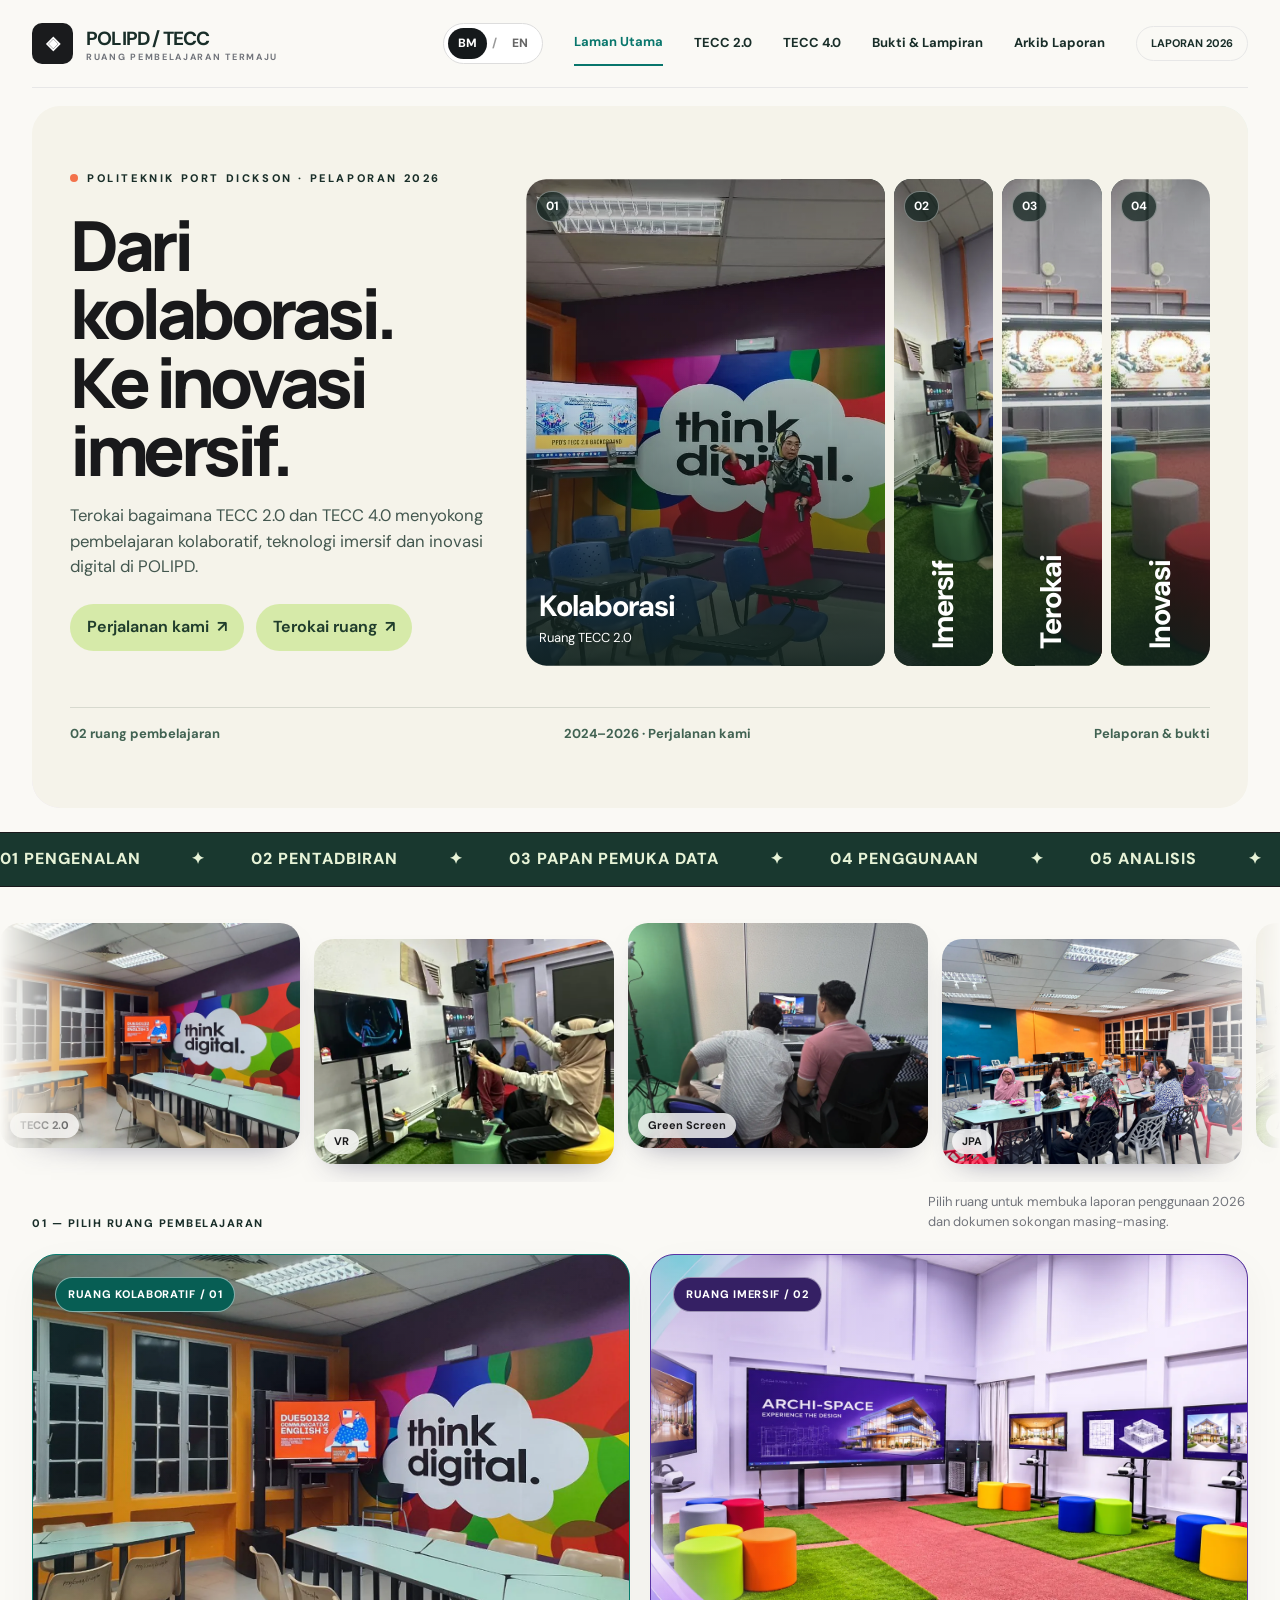
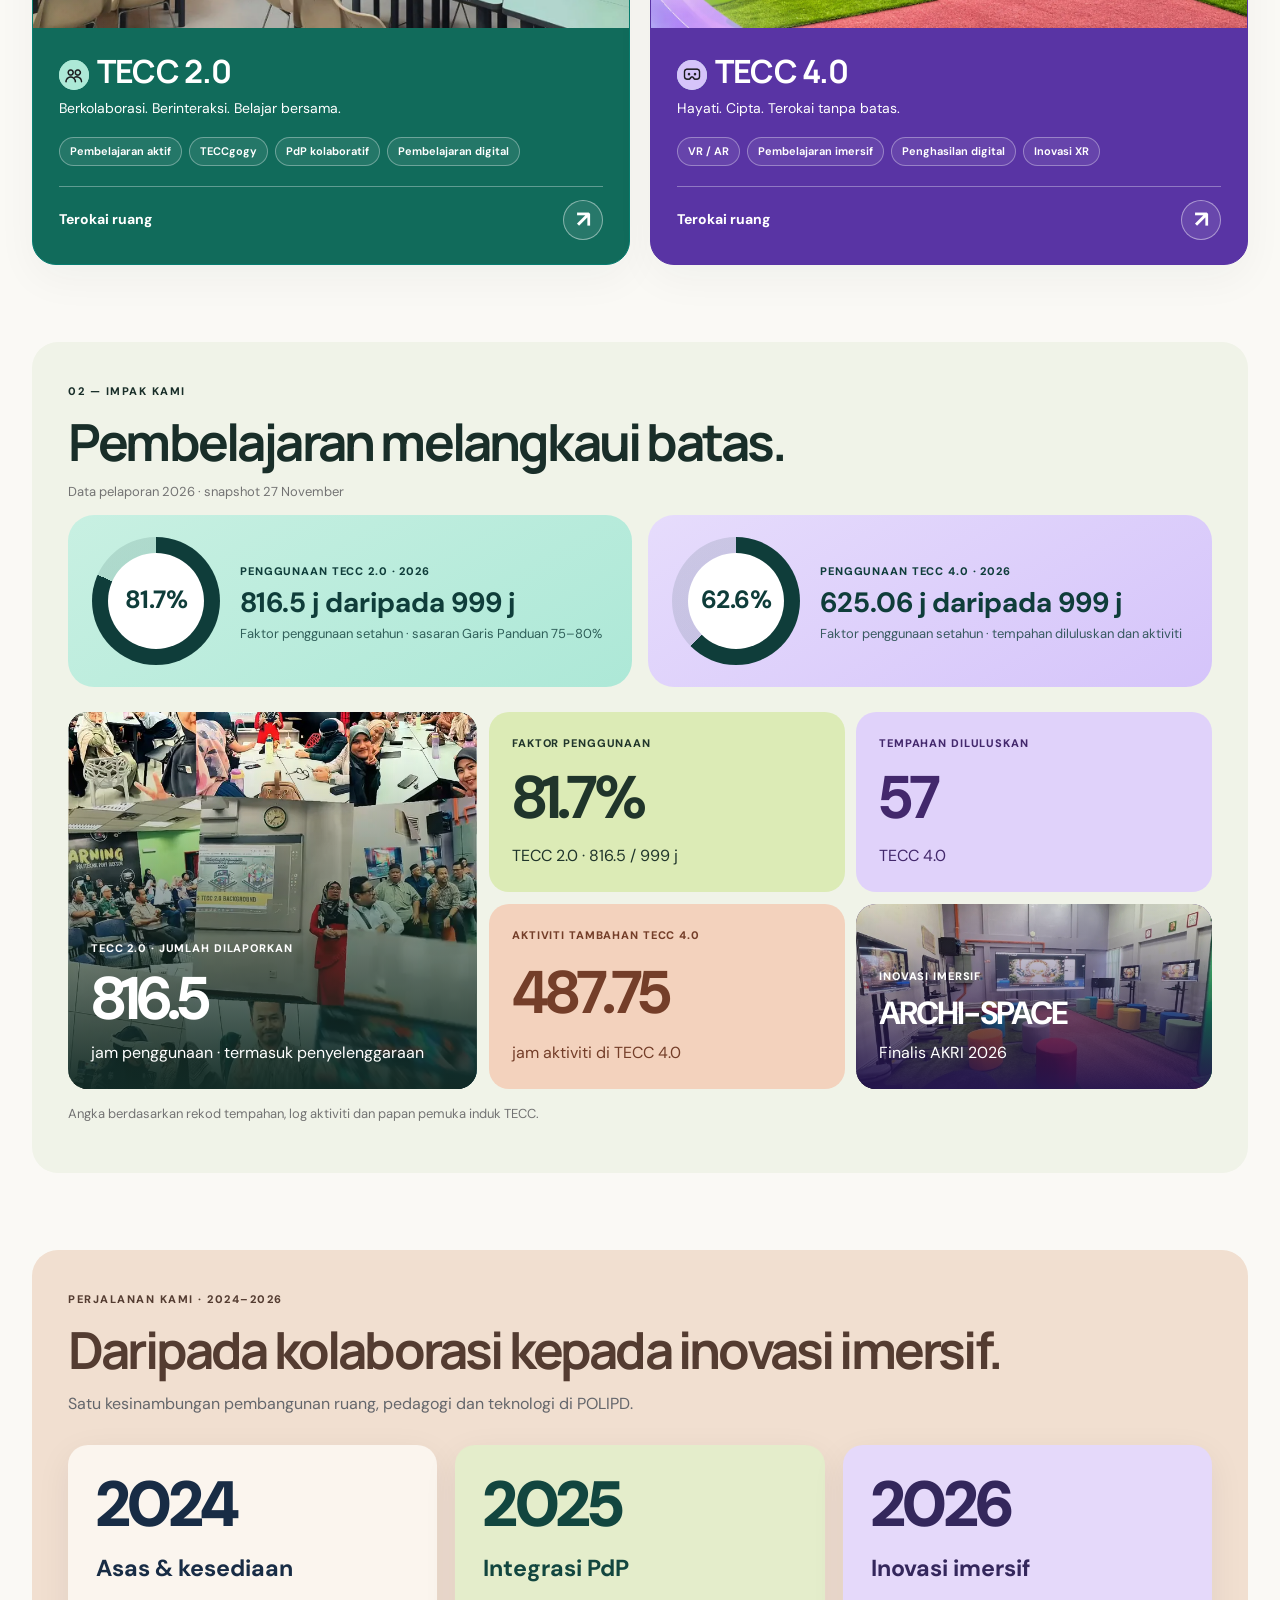
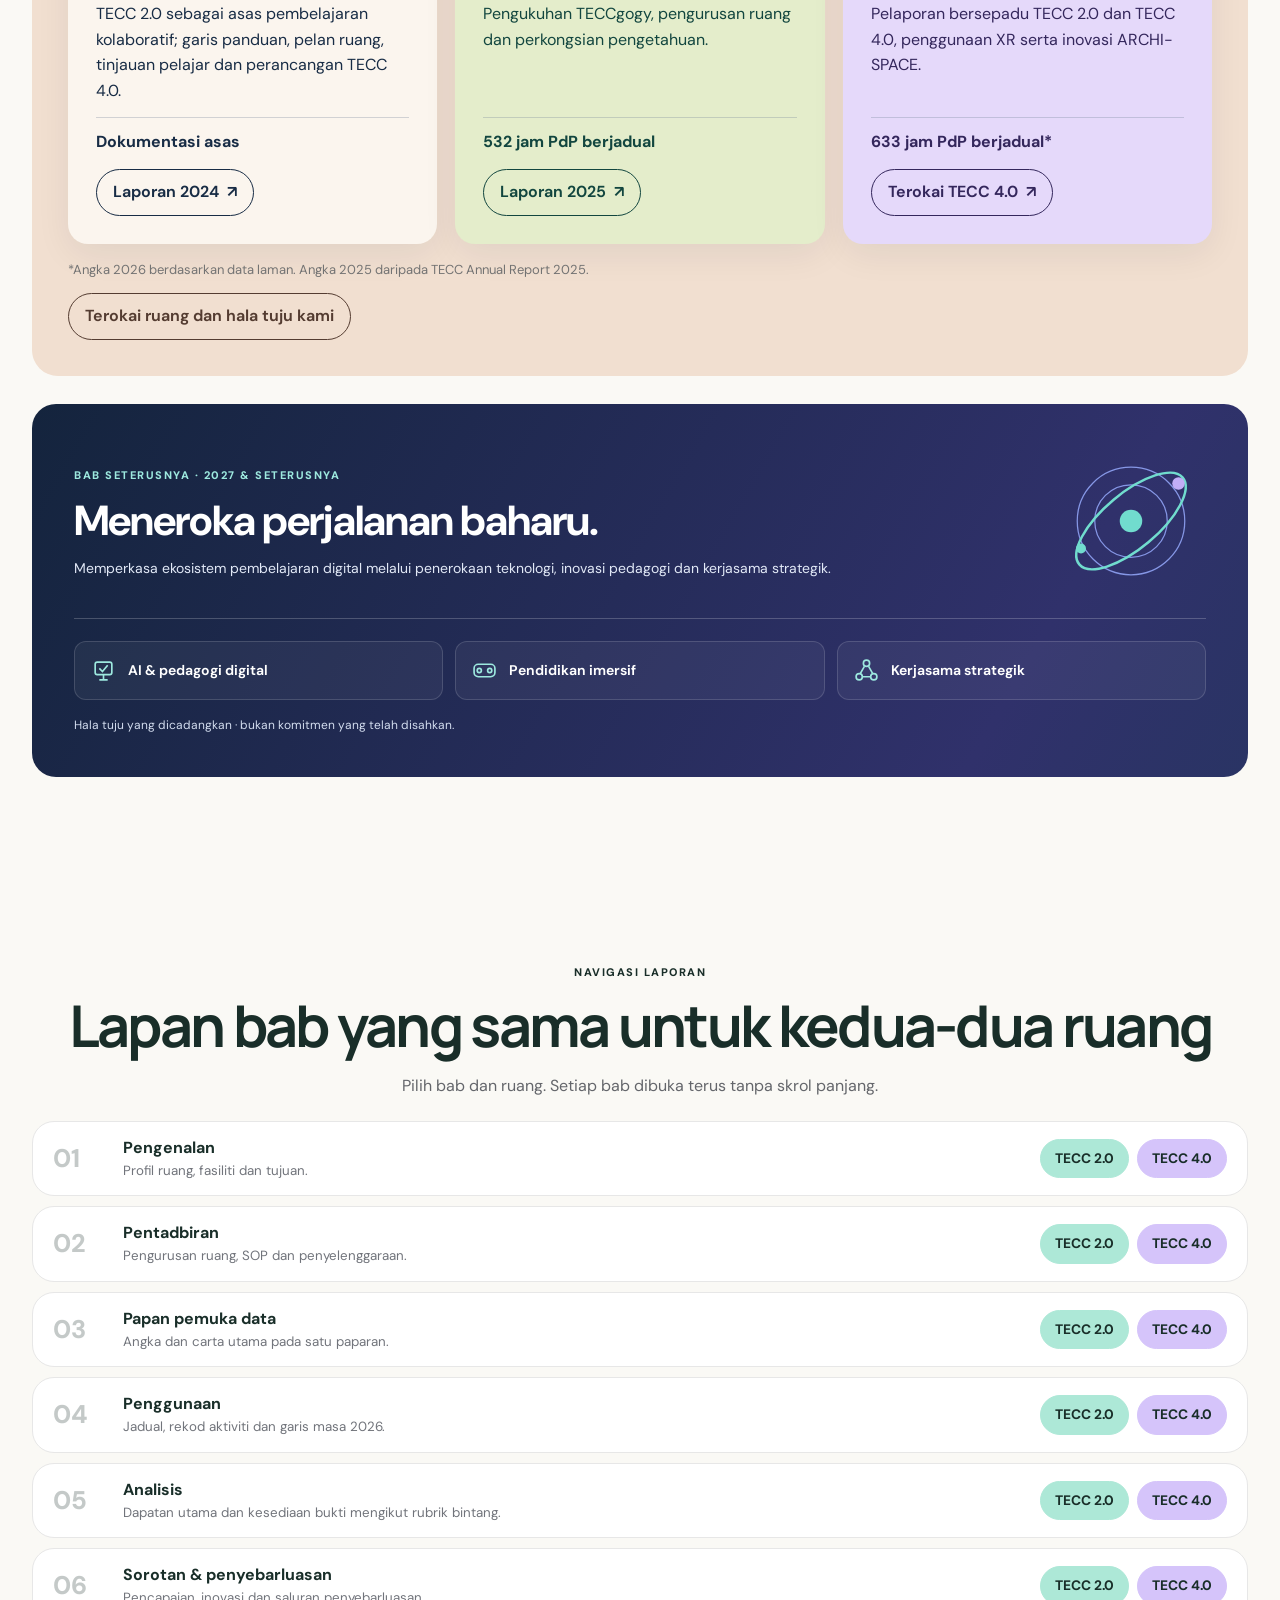
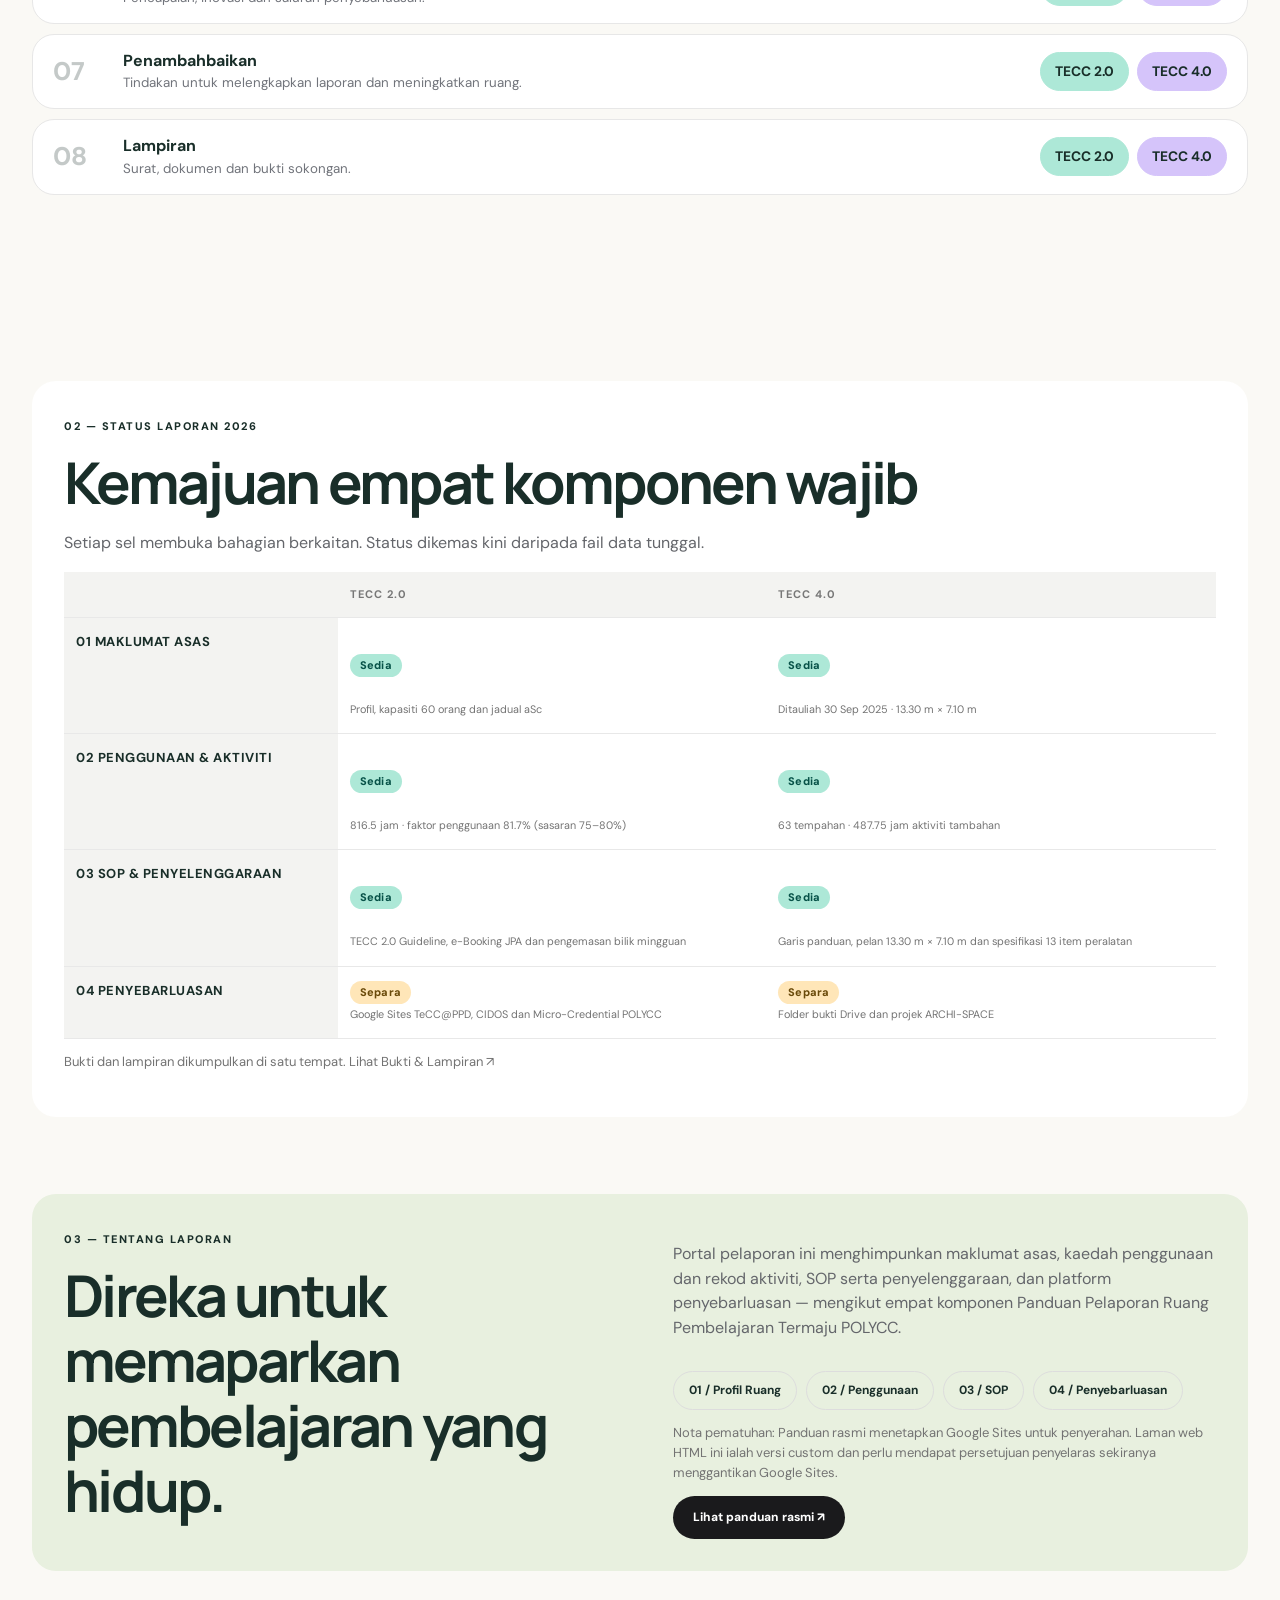
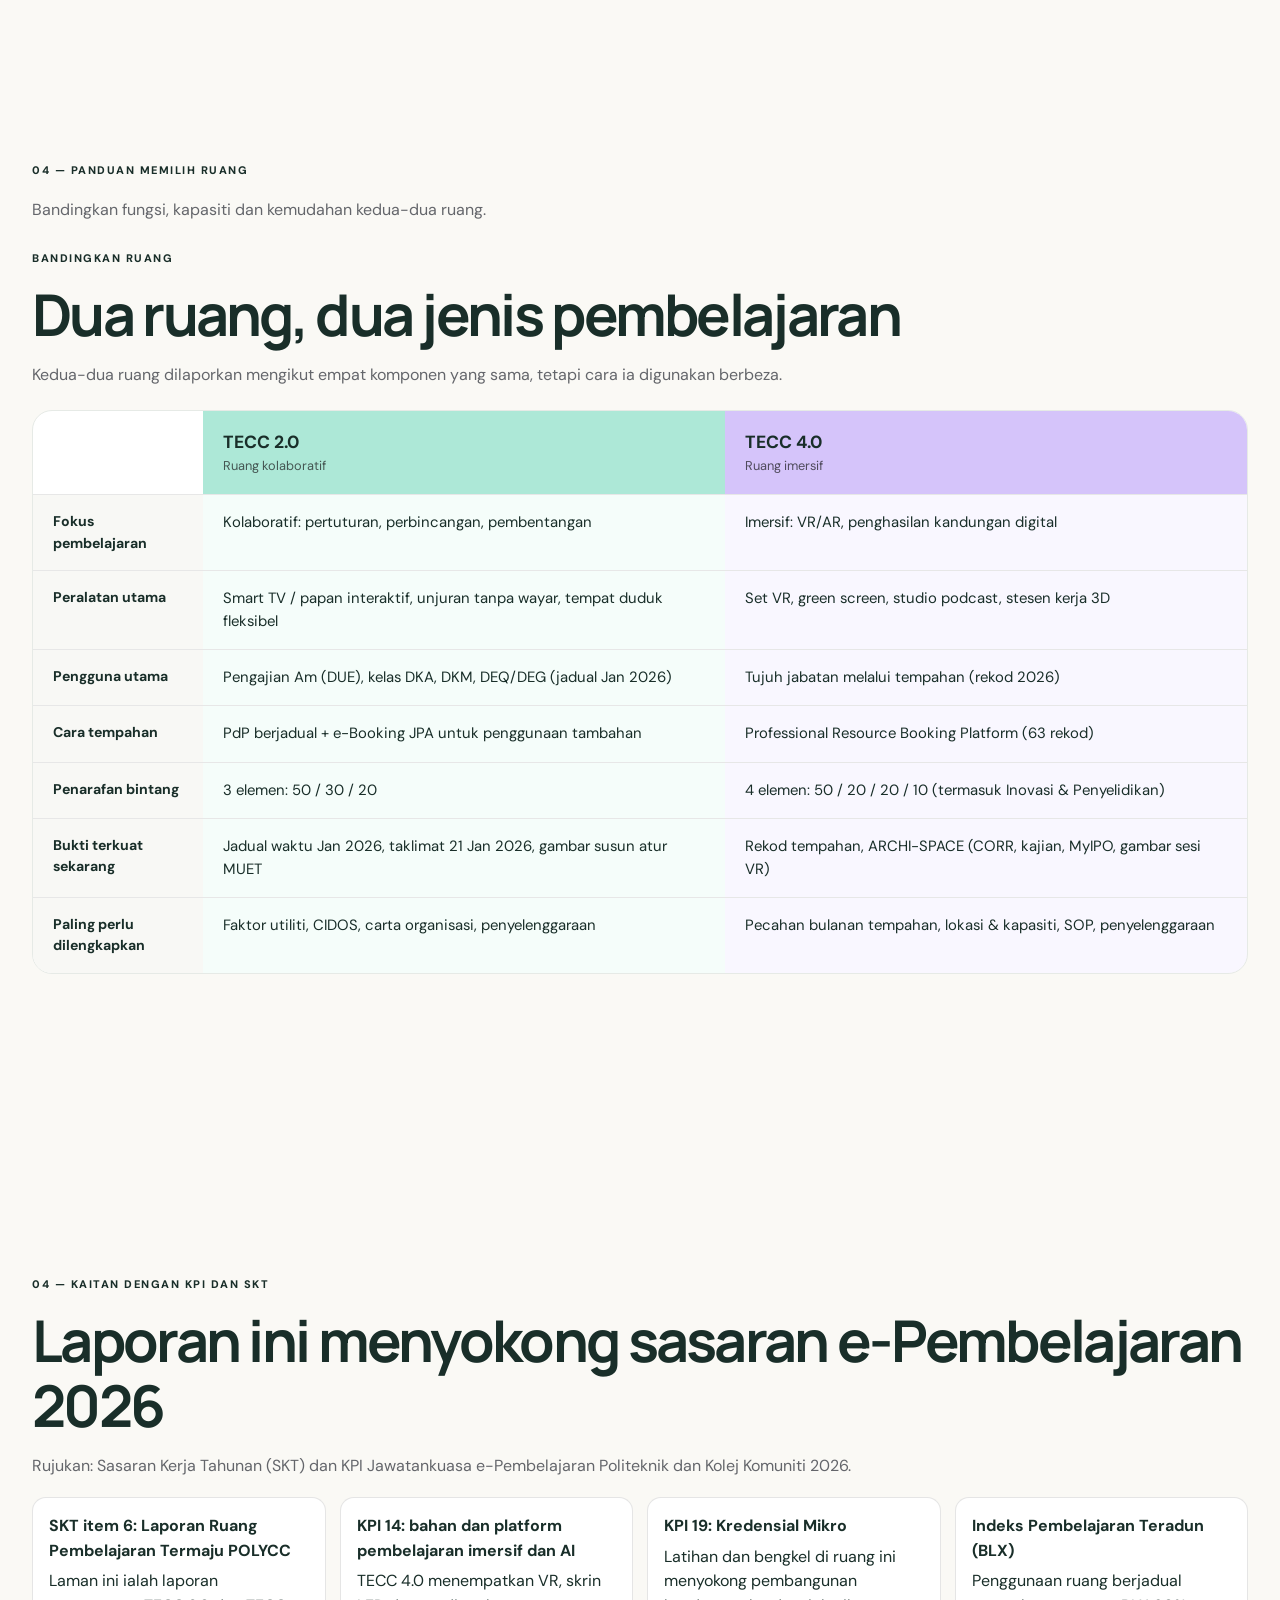
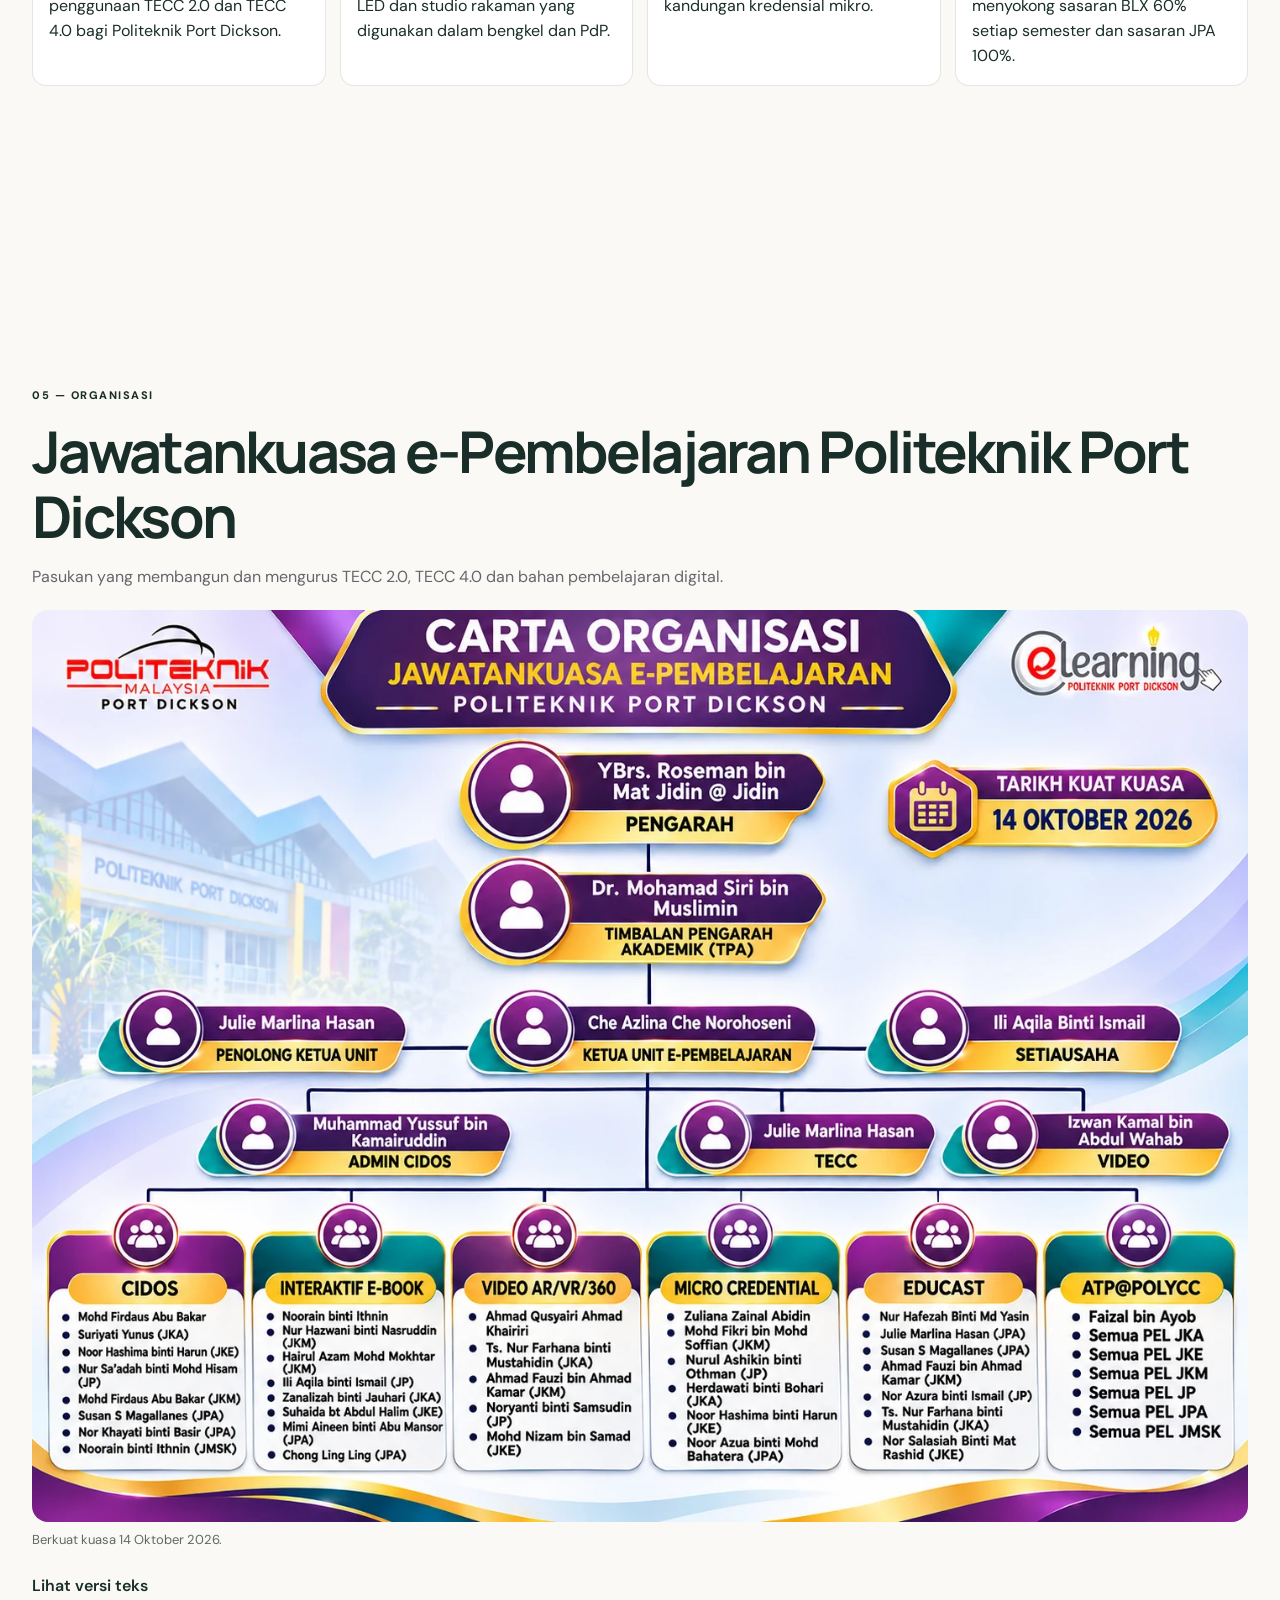
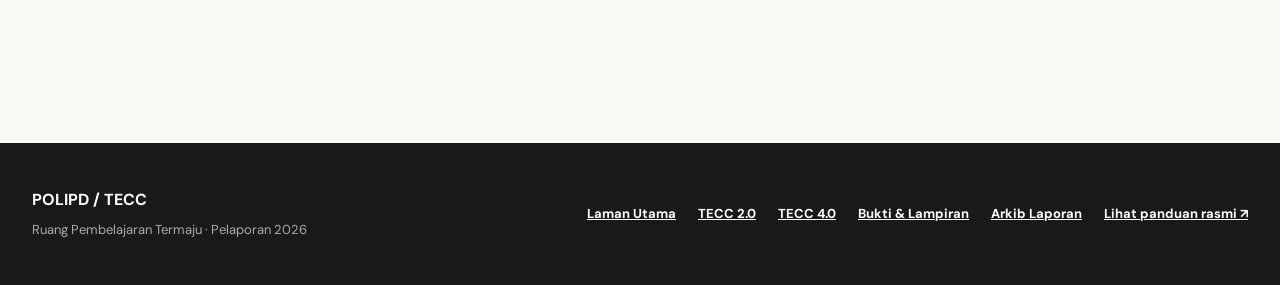
==== commit 1fbaf79b: "Add files via upload" ====
--- a/index.html
+++ b/index.html
@@ -1,3 +1,3 @@
 <!DOCTYPE html>
 
-<html lang="ms"><head><meta charset="utf-8"/><meta content="width=device-width,initial-scale=1" name="viewport"/><meta content="#ffffff" name="theme-color"/><meta content="Pelaporan Ruang Pembelajaran Termaju POLIPD 2026: TECC 2.0 dan TECC 4.0." name="description"/><meta content="Advanced Learning Spaces | POLIPD 2026" property="og:title"/><meta content="Pelaporan Ruang Pembelajaran Termaju POLIPD 2026: TECC 2.0 dan TECC 4.0." property="og:description"/><title>Advanced Learning Spaces | POLIPD 2026</title><link rel="icon" type="image/webp" href="assets/icons/dashboard.webp"/><meta property="og:type" content="website"/><meta property="og:title" content="TECC 2026 · Laporan Ruang Pembelajaran Termaju POLIPD"/><meta property="og:description" content="Laporan penggunaan TECC 2.0 dan TECC 4.0, Politeknik Port Dickson 2026."/><meta property="og:image" content="assets/hero/tecc4.webp"/><meta name="theme-color" content="#0b3d36"/><link href="styles.css" rel="stylesheet"/><link href="premium.css?v=6.3" rel="stylesheet"/><link href="tecc2-extras.css" rel="stylesheet"/><link href="experience-v7.css?v=7.0" rel="stylesheet"/><link href="motion-v8.css?v=8.0" rel="stylesheet"/></head><body class="v7 v7-index"><a class="skip" data-i18n="t0" href="#main">Langkau ke kandungan</a><header class="wrap topbar"><a class="brand" href="index.html"><span class="brand-icon">◈</span><span><b data-i18n="t1">POLIPD / TECC</b><small data-i18n="t2">RUANG PEMBELAJARAN TERMAJU</small></span></a><nav aria-label="Main" class="nav" id="nav"><div aria-label="Website language" class="lang-toggle" role="group"><button aria-pressed="true" class="lang-option" data-lang="ms" type="button">BM</button><span aria-hidden="true">/</span><button aria-pressed="false" class="lang-option" data-lang="en" type="button">EN</button></div><a data-i18n="x27" data-page="index.html" href="index.html">Laman Utama</a><a data-i18n="x28" data-page="tecc2.html" href="tecc2.html">TECC 2.0</a><a data-i18n="x29" data-page="tecc4.html" href="tecc4.html">TECC 4.0</a><a data-i18n="x30" data-page="lampiran.html" href="lampiran.html">Bukti &amp; Lampiran</a><a data-i18n="x31" data-page="arkib2025.html" href="arkib2025.html">Arkib Laporan</a><span class="year" data-i18n="x32">LAPORAN 2026</span></nav><div aria-label="Website language" class="mobile-language lang-toggle" role="group"><button class="lang-option" data-lang="ms" type="button">BM</button><span aria-hidden="true">/</span><button class="lang-option" data-lang="en" type="button">EN</button></div><button aria-controls="nav" aria-expanded="false" aria-label="Toggle menu" class="menu" id="menu">☰</button></header><main id="main"><section class="hero wrap v7-hero"><div class="v7-hero-copy"><div class="eyebrow"><i class="dot"></i><span data-i18n="x1">POLITEKNIK PORT DICKSON · PELAPORAN 2026</span></div><h1><b class="l1" data-i18n="x2">Dari kolaborasi.</b><br/><span data-i18n="x3">Ke inovasi imersif.</span></h1><p data-i18n="x4">Terokai bagaimana TECC 2.0 dan TECC 4.0 menyokong pembelajaran kolaboratif, teknologi imersif dan inovasi digital di POLIPD.</p><div class="journey-actions"><a class="journey-link" href="#journey"><span data-bm="Perjalanan kami" data-en="Our journey">Perjalanan kami</span> <span aria-hidden="true">↗</span></a><a class="journey-link" href="#choose"><span data-bm="Terokai ruang" data-en="Explore spaces">Terokai ruang</span> <span aria-hidden="true">↗</span></a></div></div><div aria-label="Photo gallery" class="v7-gallery v7-hero-gallery" role="group"><button aria-pressed="true" class="v7-photo is-active" type="button"><img alt="Kolaborasi" decoding="async" fetchpriority="high" src="assets/gallery/tecc2-sesi-1.webp"/><span class="v7-photo-number">01</span><span class="v7-photo-caption"><strong data-bm="Kolaborasi" data-en="Collaborate">Kolaborasi</strong><span class="v7-photo-detail"><span data-bm="Ruang TECC 2.0" data-en="TECC 2.0 learning space">Ruang TECC 2.0</span></span></span></button><button aria-pressed="false" class="v7-photo" type="button"><img alt="Imersif" decoding="async" loading="lazy" src="assets/archi/vr-session-multi-station.webp"/><span class="v7-photo-number">02</span><span class="v7-photo-caption"><strong data-bm="Imersif" data-en="Immerse">Imersif</strong><span class="v7-photo-detail"><span data-bm="Pembelajaran melalui VR" data-en="Learning through VR">Pembelajaran melalui VR</span></span></span></button><button aria-pressed="false" class="v7-photo" type="button"><img alt="Terokai" decoding="async" loading="lazy" src="assets/archi/archi-space-lab-overview.webp"/><span class="v7-photo-number">03</span><span class="v7-photo-caption"><strong data-bm="Terokai" data-en="Explore">Terokai</strong><span class="v7-photo-detail"><span data-bm="Studio TECC 4.0" data-en="TECC 4.0 studio">Studio TECC 4.0</span></span></span></button><button aria-pressed="false" class="v7-photo" type="button"><img alt="Inovasi" decoding="async" loading="lazy" src="assets/archi/archi-space-lab-overview.webp"/><span class="v7-photo-number">04</span><span class="v7-photo-caption"><strong data-bm="Inovasi" data-en="Innovate">Inovasi</strong><span class="v7-photo-detail"><span data-bm="ARCHI-SPACE · bimbingan VR" data-en="ARCHI-SPACE · VR guidance">ARCHI-SPACE · bimbingan VR</span></span></span></button></div><div class="v7-hero-foot"><span data-bm="02 ruang pembelajaran" data-en="02 learning spaces">02 ruang pembelajaran</span><span data-bm="2024–2026 · Perjalanan kami" data-en="2024–2026 · Our journey">2024–2026 · Perjalanan kami</span><span data-bm="Pelaporan &amp; bukti" data-en="Reporting &amp; evidence">Pelaporan &amp; bukti</span></div></section><div aria-hidden="true" class="marquee"><div><span>01 PENGENALAN</span><span>02 PENTADBIRAN</span><span>03 PAPAN PEMUKA DATA</span><span>04 PENGGUNAAN</span><span>05 ANALISIS</span><span>06 SOROTAN</span><span>07 PENAMBAHBAIKAN</span><span>08 LAMPIRAN</span><span>01 PENGENALAN</span><span>02 PENTADBIRAN</span><span>03 PAPAN PEMUKA DATA</span><span>04 PENGGUNAAN</span><span>05 ANALISIS</span><span>06 SOROTAN</span><span>07 PENAMBAHBAIKAN</span><span>08 LAMPIRAN</span></div></div><section class="wrap v7-reveal" id="choose"><div class="choice-head"><span class="kicker" data-i18n="x5">01 — PILIH RUANG PEMBELAJARAN</span><p data-i18n="x6">Pilih ruang untuk membuka laporan penggunaan 2026 dan dokumen sokongan masing-masing.</p></div><div class="choice-grid"><a class="room-card room-card--tecc2" href="tecc2.html"><div class="room-art art-2 photo-cover"><img alt="Ruang pembelajaran kolaboratif TECC 2.0 di POLIPD" decoding="async" loading="eager" src="assets/hero/tecc2.webp"/><span class="tilt" data-i18n="x7">RUANG KOLABORATIF / 01</span></div><div class="room-info"><div class="room-copy"><h3>TECC 2.0</h3><p data-i18n="x8">Berkolaborasi. Berinteraksi. Belajar bersama.</p></div><div class="room-features"><span data-bm="Pembelajaran aktif" data-en="Active learning">Pembelajaran aktif</span><span data-bm="TECCgogy" data-en="TECCgogy">TECCgogy</span><span data-bm="PdP kolaboratif" data-en="Collaborative learning">PdP kolaboratif</span><span data-bm="Pembelajaran digital" data-en="Digital learning">Pembelajaran digital</span></div><div class="room-cta"><span data-bm="Terokai ruang" data-en="Explore space">Terokai ruang</span><span aria-hidden="true" class="circle-arrow">↗</span></div></div></a><a class="room-card room-card--tecc4" href="tecc4.html"><div class="room-art art-4 photo-cover"><img alt="Studio TECC 4.0 di POLIPD" decoding="async" loading="eager" src="assets/hero/tecc4.webp"/><span class="tilt" data-i18n="x9">RUANG IMERSIF / 02</span></div><div class="room-info"><div class="room-copy"><h3>TECC 4.0</h3><p data-i18n="x10">Hayati. Cipta. Terokai tanpa batas.</p></div><div class="room-features"><span data-bm="VR / AR" data-en="VR / AR">VR / AR</span><span data-bm="Pembelajaran imersif" data-en="Immersive learning">Pembelajaran imersif</span><span data-bm="Penghasilan digital" data-en="Digital production">Penghasilan digital</span><span data-bm="Inovasi XR" data-en="XR innovation">Inovasi XR</span></div><div class="room-cta"><span data-bm="Terokai ruang" data-en="Explore space">Terokai ruang</span><span aria-hidden="true" class="circle-arrow">↗</span></div></div></a></div></section><section class="wrap section v7-impact v7-reveal" id="impact"><div class="v7-sectionhead"><span class="kicker" data-bm="02 — IMPAK KAMI" data-en="02 — OUR IMPACT">02 — IMPAK KAMI</span><h2 data-bm="Pembelajaran melangkaui batas." data-en="Learning beyond boundaries.">Pembelajaran melangkaui batas.</h2><p class="small muted" data-bm="Data pelaporan 2026 · snapshot 27 November" data-en="2026 reporting data · 27 November snapshot">Data pelaporan 2026 · snapshot 27 November</p></div><div class="v7-bento"><a class="v7-tile v7-tile-photo v7-tile-large" href="tecc2.html#dash"><img alt="Kursus TECC Smart Teaching" loading="lazy" src="assets/lampiran/kursus-tecc-smart-teaching-21jan2026-video.webp"/><div><span class="v7-label" data-bm="TECC 2.0 · Jumlah dilaporkan" data-en="TECC 2.0 · Reported total">TECC 2.0 · Jumlah dilaporkan</span><strong data-v7-metric="tecc2.summary.total">816.5</strong><span data-bm="jam penggunaan · termasuk penyelenggaraan" data-en="hours of use · including maintenance">jam penggunaan · termasuk penyelenggaraan</span></div></a><a class="v7-tile v7-lime" href="tecc2.html#dash"><span class="v7-label" data-bm="Faktor penggunaan dilaporkan" data-en="Reported utilisation">Faktor penggunaan dilaporkan</span><strong data-suffix="%" data-v7-metric="tecc2.summary.factor">81.7%</strong><span data-bm="TECC 2.0 · tertakluk semakan" data-en="TECC 2.0 · subject to review">TECC 2.0 · tertakluk semakan</span></a><a class="v7-tile v7-lavender" href="tecc4.html#dash"><span class="v7-label" data-bm="Tempahan diluluskan" data-en="Approved bookings">Tempahan diluluskan</span><strong data-v7-metric="tecc4.summary.approved">57</strong><span data-bm="TECC 4.0" data-en="TECC 4.0">TECC 4.0</span></a><a class="v7-tile v7-peach" href="tecc4.html#usage"><span class="v7-label" data-bm="Aktiviti tambahan TECC 4.0" data-en="Additional TECC 4.0 activities">Aktiviti tambahan TECC 4.0</span><strong data-v7-metric="tecc4.activityHours">474.75</strong><span data-bm="jam aktiviti di TECC 4.0" data-en="activity hours in TECC 4.0">jam aktiviti di TECC 4.0</span></a><a class="v7-tile v7-tile-photo v7-archi" href="tecc4.html#innovation"><img alt="ARCHI-SPACE immersive lab" loading="lazy" src="assets/archi/archi-space-lab-overview.webp"/><div><span class="v7-label" data-bm="Inovasi imersif" data-en="Immersive innovation">Inovasi imersif</span><strong>ARCHI-SPACE</strong><span data-bm="Finalis AKRI 2026" data-en="AKRI 2026 finalist">Finalis AKRI 2026</span></div></a></div><p class="small muted" data-bm="Angka berdasarkan rekod tempahan, log aktiviti dan papan pemuka induk TECC." data-en="Figures are based on booking records, activity logs and the TECC master dashboard.">Angka berdasarkan rekod tempahan, log aktiviti dan papan pemuka induk TECC.</p></section><section class="wrap section journey v7-reveal" id="journey"><span class="kicker" data-bm="PERJALANAN KAMI · 2024–2026" data-en="OUR JOURNEY · 2024–2026">PERJALANAN KAMI · 2024–2026</span><h2 data-bm="Daripada kolaborasi kepada inovasi imersif." data-en="From collaborative learning to immersive innovation.">Daripada kolaborasi kepada inovasi imersif.</h2><p class="lead" data-bm="Satu kesinambungan pembangunan ruang, pedagogi dan teknologi di POLIPD." data-en="A continuing evolution of learning spaces, pedagogy and technology at POLIPD.">Satu kesinambungan pembangunan ruang, pedagogi dan teknologi di POLIPD.</p><div class="journey-grid"><article class="journey-card foundation v7-reveal"><div class="journey-year">2024</div><h3 data-bm="Asas &amp; kesediaan" data-en="Foundation &amp; readiness">Asas &amp; kesediaan</h3><p data-bm="TECC 2.0 sebagai asas pembelajaran kolaboratif; garis panduan, pelan ruang, tinjauan pelajar dan perancangan TECC 4.0." data-en="TECC 2.0 as the foundation for collaborative learning; guidelines, floor plans, student surveys and TECC 4.0 planning.">TECC 2.0 sebagai asas pembelajaran kolaboratif; garis panduan, pelan ruang, tinjauan pelajar dan perancangan TECC 4.0.</p><strong class="journey-metric" data-bm="Dokumentasi asas" data-en="Foundational documentation">Dokumentasi asas</strong><a class="journey-link" href="https://polipdtecc.my.canva.site/tecc-2-0-part-1-about-us"><span data-bm="Laporan 2024" data-en="2024 report">Laporan 2024</span> <span aria-hidden="true">↗</span></a></article><article class="journey-card integration v7-reveal"><div class="journey-year">2025</div><h3 data-bm="Integrasi PdP" data-en="Teaching &amp; learning integration">Integrasi PdP</h3><p data-bm="Pengukuhan TECCgogy, pengurusan ruang dan perkongsian pengetahuan." data-en="Strengthening TECCgogy, space management and knowledge sharing.">Pengukuhan TECCgogy, pengurusan ruang dan perkongsian pengetahuan.</p><strong class="journey-metric" data-bm="532 jam PdP berjadual" data-en="532 scheduled teaching hours">532 jam PdP berjadual</strong><a class="journey-link" href="https://sites.google.com/polipd.edu.my/teccppd/tecc-2-0-2025?authuser=0"><span data-bm="Laporan 2025" data-en="2025 report">Laporan 2025</span> <span aria-hidden="true">↗</span></a></article><article class="journey-card innovation v7-reveal"><div class="journey-year">2026</div><h3 data-bm="Inovasi imersif" data-en="Immersive innovation">Inovasi imersif</h3><p data-bm="Pelaporan bersepadu TECC 2.0 dan TECC 4.0, penggunaan XR serta inovasi ARCHI-SPACE." data-en="Integrated TECC 2.0 and TECC 4.0 reporting, XR use and ARCHI-SPACE innovation.">Pelaporan bersepadu TECC 2.0 dan TECC 4.0, penggunaan XR serta inovasi ARCHI-SPACE.</p><strong class="journey-metric" data-bm="633 jam PdP berjadual*" data-en="633 scheduled teaching hours*">633 jam PdP berjadual*</strong><a class="journey-link" href="tecc4.html"><span data-bm="Terokai TECC 4.0" data-en="Explore TECC 4.0">Terokai TECC 4.0</span> <span aria-hidden="true">↗</span></a></article></div><p class="small muted" data-bm="*Angka 2026 berdasarkan data laman. Angka 2025 daripada TECC Annual Report 2025." data-en="*2026 figures are based on website data. 2025 figure from TECC Annual Report 2025.">*Angka 2026 berdasarkan data laman. Angka 2025 daripada TECC Annual Report 2025.</p><a class="journey-link" data-bm="Terokai ruang dan hala tuju kami" data-en="Explore our spaces and future direction" href="#choose">Terokai ruang dan hala tuju kami</a></section><aside class="future-next wrap v7-future v7-reveal"><div class="future-top"><div><span class="kicker" data-bm="BAB SETERUSNYA · 2027 &amp; SETERUSNYA" data-en="THE NEXT CHAPTER · 2027 &amp; BEYOND">BAB SETERUSNYA · 2027 &amp; SETERUSNYA</span><h2 data-bm="Meneroka perjalanan baharu." data-en="Embarking on a new journey.">Meneroka perjalanan baharu.</h2><p data-bm="Memperkasa ekosistem pembelajaran digital melalui penerokaan teknologi, inovasi pedagogi dan kerjasama strategik." data-en="Enriching our digital learning ecosystem through technology exploration, pedagogical innovation and strategic collaboration.">Memperkasa ekosistem pembelajaran digital melalui penerokaan teknologi, inovasi pedagogi dan kerjasama strategik.</p></div><svg aria-hidden="true" class="future-orbit" fill="none" viewbox="0 0 120 120"><circle cx="60" cy="60" r="43" stroke="#8b9ded"></circle><circle cx="60" cy="60" r="29" stroke="#8b9ded"></circle><ellipse cx="60" cy="60" rx="54" ry="22" stroke="#75e6d4" stroke-width="2" transform="rotate(-40 60 60)"></ellipse><circle cx="60" cy="60" fill="#75e6d4" r="9"></circle><circle cx="98" cy="30" fill="#cab4ff" r="5"></circle><circle cx="20" cy="82" fill="#75e6d4" r="4"></circle></svg></div><div class="future-pillars"><div><svg aria-hidden="true" fill="none" stroke="currentColor" stroke-width="1.6" viewbox="0 0 24 24"><rect height="12" rx="2" width="16" x="4" y="4"></rect><path d="M8 21h8m-4-5v5M8 10l3 3 5-6"></path></svg><span data-bm="AI &amp; pedagogi digital" data-en="AI &amp; digital pedagogy">AI &amp; pedagogi digital</span></div><div><svg aria-hidden="true" fill="none" stroke="currentColor" stroke-width="1.6" viewbox="0 0 24 24"><rect height="12" rx="4" width="20" x="2" y="6"></rect><circle cx="7" cy="12" r="2"></circle><circle cx="17" cy="12" r="2"></circle></svg><span data-bm="Pendidikan imersif" data-en="Immersive education">Pendidikan imersif</span></div><div><svg aria-hidden="true" fill="none" stroke="currentColor" stroke-width="1.6" viewbox="0 0 24 24"><circle cx="12" cy="5" r="3"></circle><circle cx="5" cy="18" r="3"></circle><circle cx="19" cy="18" r="3"></circle><path d="M10 8l-4 7m8-7 4 7M8 18h8"></path></svg><span data-bm="Kerjasama strategik" data-en="Strategic collaboration">Kerjasama strategik</span></div></div><p class="future-note" data-bm="Hala tuju yang dicadangkan · bukan komitmen yang telah disahkan." data-en="Proposed future direction · not an approved commitment.">Hala tuju yang dicadangkan · bukan komitmen yang telah disahkan.</p></aside><section class="wrap section" id="chapters"></section><section class="wrap section v7-reveal" id="status"><span class="kicker" data-i18n="x14">02 — STATUS LAPORAN 2026</span><h2 data-i18n="x15">Kemajuan empat komponen wajib</h2><p class="lead" data-i18n="x16">Setiap sel membuka bahagian berkaitan. Status dikemas kini daripada fail data tunggal.</p><div class="tablewrap"><table class="matrix"><thead><tr><th></th><th>TECC 2.0</th><th>TECC 4.0</th></tr></thead><tbody id="statusMatrix"></tbody></table></div><p class="small muted"><span data-i18n="x17">Bukti dan lampiran dikumpulkan di satu tempat.</span> <a data-i18n="x18" href="lampiran.html">Lihat Bukti &amp; Lampiran ↗</a></p></section><section class="wrap section two v7-reveal" id="about"><div><span class="kicker" data-i18n="x19">03 — TENTANG LAPORAN</span><h2><span data-i18n="x20">Direka untuk memaparkan</span><br/><span data-bm="pembelajaran yang hidup." data-en="learning in action.">pembelajaran yang hidup.</span></h2></div><div><p class="lead" data-i18n="x21">Portal pelaporan ini menghimpunkan maklumat asas, kaedah penggunaan dan rekod aktiviti, SOP serta penyelenggaraan, dan platform penyebarluasan — mengikut empat komponen Panduan Pelaporan Ruang Pembelajaran Termaju POLYCC.</p><div class="mini-pills"><a data-i18n="x22" href="tecc2.html#profile">01 / Profil Ruang</a><a data-i18n="x23" href="tecc2.html#usage">02 / Penggunaan</a><a data-i18n="x24" href="tecc2.html#sop">03 / SOP</a><a data-i18n="x25" href="tecc2.html#sharing">04 / Penyebarluasan</a></div><p class="small muted" data-i18n="x26">Nota pematuhan: Panduan rasmi menetapkan Google Sites untuk penyerahan. Laman web HTML ini ialah versi custom dan perlu mendapat persetujuan penyelaras sekiranya menggantikan Google Sites.</p><a class="cta" data-i18n="t23" href="assets/panduan-pelaporan-ruang.pdf" rel="noopener" target="_blank">Lihat panduan rasmi ↗</a></div></section><section class="wrap section"><div class="compare-intro"><span class="kicker" data-bm="04 — PANDUAN MEMILIH RUANG" data-en="04 — CHOOSE YOUR LEARNING SPACE">04 — PANDUAN MEMILIH RUANG</span><p class="lead" data-bm="Bandingkan fungsi, kapasiti dan kemudahan kedua-dua ruang." data-en="Compare the roles, capacities and facilities of both spaces.">Bandingkan fungsi, kapasiti dan kemudahan kedua-dua ruang.</p></div><div id="compare"></div></section></main><section class="wrap section v7-reveal" id="kpi"><span class="kicker" data-bm="04 — KAITAN DENGAN KPI DAN SKT" data-en="04 — LINK TO KPI AND SKT">04 — KAITAN DENGAN KPI DAN SKT</span><h2 data-bm="Laporan ini menyokong sasaran e-Pembelajaran 2026" data-en="This report supports the 2026 e-Learning targets">Laporan ini menyokong sasaran e-Pembelajaran 2026</h2><p class="lead" data-bm="Rujukan: Sasaran Kerja Tahunan (SKT) dan KPI Jawatankuasa e-Pembelajaran Politeknik dan Kolej Komuniti 2026." data-en="Reference: 2026 Annual Work Targets (SKT) and KPIs of the Polytechnic and Community College e-Learning Committee.">Rujukan: Sasaran Kerja Tahunan (SKT) dan KPI Jawatankuasa e-Pembelajaran Politeknik dan Kolej Komuniti 2026.</p><div class="kpimap"><div class="kc"><b data-bm="SKT item 6: Laporan Ruang Pembelajaran Termaju POLYCC" data-en="SKT item 6: POLYCC Advanced Learning Spaces report">SKT item 6: Laporan Ruang Pembelajaran Termaju POLYCC</b><span data-bm="Laman ini ialah laporan penggunaan TECC 2.0 dan TECC 4.0 bagi Politeknik Port Dickson." data-en="This site is the usage report for TECC 2.0 and TECC 4.0 at Politeknik Port Dickson.">Laman ini ialah laporan penggunaan TECC 2.0 dan TECC 4.0 bagi Politeknik Port Dickson.</span></div><div class="kc"><b data-bm="KPI 14: bahan dan platform pembelajaran imersif dan AI" data-en="KPI 14: immersive and AI learning materials and platforms">KPI 14: bahan dan platform pembelajaran imersif dan AI</b><span data-bm="TECC 4.0 menempatkan VR, skrin LED dan studio rakaman yang digunakan dalam bengkel dan PdP." data-en="TECC 4.0 houses VR, LED screens and a recording studio used in workshops and teaching.">TECC 4.0 menempatkan VR, skrin LED dan studio rakaman yang digunakan dalam bengkel dan PdP.</span></div><div class="kc"><b data-bm="KPI 19: Kredensial Mikro" data-en="KPI 19: Micro-credentials">KPI 19: Kredensial Mikro</b><span data-bm="Latihan dan bengkel di ruang ini menyokong pembangunan kandungan kredensial mikro." data-en="Training and workshops in these spaces support micro-credential content development.">Latihan dan bengkel di ruang ini menyokong pembangunan kandungan kredensial mikro.</span></div><div class="kc"><b data-bm="Indeks Pembelajaran Teradun (BLX)" data-en="Blended Learning Index (BLX)">Indeks Pembelajaran Teradun (BLX)</b><span data-bm="Penggunaan ruang berjadual menyokong sasaran BLX 60% setiap semester dan sasaran JPA 100%." data-en="Scheduled space use supports the 60% per semester BLX target and the JPA target of 100%.">Penggunaan ruang berjadual menyokong sasaran BLX 60% setiap semester dan sasaran JPA 100%.</span></div></div></section><section class="wrap section v7-reveal" id="org"><span class="kicker" data-bm="05 — ORGANISASI" data-en="05 — ORGANISATION">05 — ORGANISASI</span><h2 data-bm="Jawatankuasa e-Pembelajaran Politeknik Port Dickson" data-en="Politeknik Port Dickson e-Learning Committee">Jawatankuasa e-Pembelajaran Politeknik Port Dickson</h2><p class="lead" data-bm="Pasukan yang membangun dan mengurus TECC 2.0, TECC 4.0 dan bahan pembelajaran digital." data-en="The team that develops and manages TECC 2.0, TECC 4.0 and digital learning materials.">Pasukan yang membangun dan mengurus TECC 2.0, TECC 4.0 dan bahan pembelajaran digital.</p><figure class="orgfig"><img src="assets/org/carta-organisasi-2026.webp" alt="Carta organisasi Jawatankuasa e-Pembelajaran Politeknik Port Dickson, berkuat kuasa 14 Oktober 2026" loading="lazy" width="1448" height="1086"/><figcaption data-bm="Berkuat kuasa 14 Oktober 2026." data-en="Effective 14 October 2026.">Berkuat kuasa 14 Oktober 2026.</figcaption></figure><details class="orgtext"><summary data-bm="Lihat versi teks" data-en="View text version">Lihat versi teks</summary><div class="orgchart"><div class="orgrow r3"><div class="orgp"><span class="orgav ini" aria-hidden="true">RJ</span><b>YBrs. Roseman bin Mat Jidin @ Jidin</b><small data-bm="Pengarah" data-en="Director">Pengarah</small></div><div class="orgp"><span class="orgav ini" aria-hidden="true">MS</span><b>Dr. Mohamad Siri bin Muslimin</b><small data-bm="Timbalan Pengarah Akademik" data-en="Deputy Director (Academic)">Timbalan Pengarah Akademik</small></div><div class="orgp"><span class="orgav"><img src="assets/org/che.webp" alt="Che Azlina Che Norohoseni" loading="lazy" width="120" height="120"/></span><b>Che Azlina Che Norohoseni</b><small data-bm="Ketua Unit e-Pembelajaran" data-en="Head, e-Learning Unit">Ketua Unit e-Pembelajaran</small></div></div><div class="orgrow r2"><div class="orgp"><span class="orgav"><img src="assets/org/julie1.webp" alt="Julie Marlina Hasan" loading="lazy" width="120" height="120"/></span><b>Julie Marlina Hasan</b><small data-bm="Penolong Ketua Unit" data-en="Assistant Head of Unit">Penolong Ketua Unit</small></div><div class="orgp"><span class="orgav"><img src="assets/org/ili.webp" alt="Ili Aqila binti Ismail" loading="lazy" width="120" height="120"/></span><b>Ili Aqila binti Ismail</b><small data-bm="Setiausaha" data-en="Secretary">Setiausaha</small></div></div><div class="orgrow r3"><div class="orgp"><span class="orgav"><img src="assets/org/yussof.webp" alt="Muhammad Yussuf bin Kamairuddin" loading="lazy" width="120" height="120"/></span><b>Muhammad Yussuf bin Kamairuddin</b><small data-bm="Admin CIDOS" data-en="CIDOS Admin">Admin CIDOS</small></div><div class="orgp"><span class="orgav"><img src="assets/org/julie2.webp" alt="Julie Marlina Hasan" loading="lazy" width="120" height="120"/></span><b>Julie Marlina Hasan</b><small data-bm="TECC" data-en="TECC">TECC</small></div><div class="orgp"><span class="orgav ini" aria-hidden="true">IK</span><b>Izwan Kamal bin Abdul Wahab</b><small data-bm="Video" data-en="Video">Video</small></div></div><div class="orgteams"><article class="orgteam"><div class="orgp"><span class="orgav"><img src="assets/org/firdaus.webp" alt="Mohd Firdaus Abu Bakar" loading="lazy" width="120" height="120"/></span><b>Mohd Firdaus Abu Bakar</b><small data-bm="CIDOS" data-en="CIDOS">CIDOS</small></div><ul><li>Suriyati Yunus (JKA)</li><li>Noor Hashima binti Harun (JKE)</li><li>Nur Sa&#x27;adah binti Mohd Hisam (JP)</li><li>Mohd Firdaus Abu Bakar (JKM)</li><li>Susan S Magallanes (JPA)</li><li>Nor Khayati binti Basir (JPA)</li><li>Noorain binti Ithnin (JMSK)</li></ul></article><article class="orgteam"><div class="orgp"><span class="orgav"><img src="assets/org/noorain.webp" alt="Noorain binti Ithnin" loading="lazy" width="120" height="120"/></span><b>Noorain binti Ithnin</b><small data-bm="E-Buku Interaktif" data-en="Interactive E-Book">E-Buku Interaktif</small></div><ul><li>Nur Hazwani binti Nasruddin (JKM)</li><li>Hairul Azam Mohd Mokhtar (JKM)</li><li>Ili Aqila binti Ismail (JP)</li><li>Zanalizah binti Jauhari (JKA)</li><li>Suhaida bt Abdul Halim (JKE)</li><li>Mimi Aineen binti Abu Mansor (JPA)</li><li>Chong Ling Ling (JPA)</li></ul></article><article class="orgteam"><div class="orgp"><span class="orgav"><img src="assets/org/qusyairi.webp" alt="Ahmad Qusyairi Ahmad Khairiri" loading="lazy" width="120" height="120"/></span><b>Ahmad Qusyairi Ahmad Khairiri</b><small data-bm="Video AR/VR/360" data-en="AR/VR/360 Video">Video AR/VR/360</small></div><ul><li>Ts. Nur Farhana binti Mustahidin (JKA)</li><li>Ahmad Fauzi bin Ahmad Kamar (JKM)</li><li>Noryanti binti Samsudin (JP)</li><li>Mohd Nizam bin Samad (JKE)</li></ul></article><article class="orgteam"><div class="orgp"><span class="orgav"><img src="assets/org/zuliana.webp" alt="Zuliana Zainal Abidin" loading="lazy" width="120" height="120"/></span><b>Zuliana Zainal Abidin</b><small data-bm="Kredensial Mikro" data-en="Micro-credential">Kredensial Mikro</small></div><ul><li>Mohd Fikri bin Mohd Soffian (JKM)</li><li>Nurul Ashikin binti Othman (JP)</li><li>Herdawati binti Bohari (JKA)</li><li>Noor Hashima binti Harun (JKE)</li><li>Noor Azua binti Mohd Bahatera (JPA)</li></ul></article><article class="orgteam"><div class="orgp"><span class="orgav"><img src="assets/org/hafezah.webp" alt="Nur Hafezah binti Md Yasin" loading="lazy" width="120" height="120"/></span><b>Nur Hafezah binti Md Yasin</b><small data-bm="Educast" data-en="Educast">Educast</small></div><ul><li>Julie Marlina Hasan (JPA)</li><li>Susan S Magallanes (JPA)</li><li>Ahmad Fauzi bin Ahmad Kamar (JKM)</li><li>Nor Azura binti Ismail (JP)</li><li>Ts. Nur Farhana binti Mustahidin (JKA)</li><li>Nor Salasiah binti Mat Rashid (JKE)</li></ul></article><article class="orgteam"><div class="orgp"><span class="orgav"><img src="assets/org/faizal.webp" alt="Faizal bin Ayob" loading="lazy" width="120" height="120"/></span><b>Faizal bin Ayob</b><small data-bm="ATP@POLYCC" data-en="ATP@POLYCC">ATP@POLYCC</small></div><ul><li data-bm="Semua PEL JKA, JKE, JKM, JP, JPA, JMSK" data-en="All lecturers of JKA, JKE, JKM, JP, JPA, JMSK">Semua PEL JKA, JKE, JKM, JP, JPA, JMSK</li></ul></article></div></div></details></section><footer class="footer"><div class="wrap footflex"><div><b data-i18n="t1">POLIPD / TECC</b><p data-i18n="t25">Ruang Pembelajaran Termaju · Pelaporan 2026</p></div><div class="footlinks"><a data-i18n="x27" href="index.html">Laman Utama</a><a data-i18n="x28" href="tecc2.html">TECC 2.0</a><a data-i18n="x29" href="tecc4.html">TECC 4.0</a><a data-i18n="x30" href="lampiran.html">Bukti &amp; Lampiran</a><a data-i18n="x31" href="arkib2025.html">Arkib Laporan</a><a data-i18n="t23" href="assets/panduan-pelaporan-ruang.pdf" rel="noopener" target="_blank">Lihat panduan rasmi ↗</a></div></div></footer><script src="data/site-data.js?v=6.3"></script><script src="i18n-extra.js"></script><script src="render.js?v=6.3"></script><script src="v5.js?v=6.3"></script><script src="icons.js"></script><script src="app.js"></script><script src="enhance.js"></script><script src="motion-v8.js?v=8.0"></script><script defer="" src="experience-v7.js?v=7.0"></script></body></html>+<html lang="ms"><head><meta charset="utf-8"/><meta content="width=device-width,initial-scale=1" name="viewport"/><meta content="#ffffff" name="theme-color"/><meta content="Pelaporan Ruang Pembelajaran Termaju POLIPD 2026: TECC 2.0 dan TECC 4.0." name="description"/><meta content="Advanced Learning Spaces | POLIPD 2026" property="og:title"/><meta content="Pelaporan Ruang Pembelajaran Termaju POLIPD 2026: TECC 2.0 dan TECC 4.0." property="og:description"/><title>Advanced Learning Spaces | POLIPD 2026</title><link rel="icon" type="image/webp" href="assets/icons/dashboard.webp"/><meta property="og:type" content="website"/><meta property="og:title" content="TECC 2026 · Laporan Ruang Pembelajaran Termaju POLIPD"/><meta property="og:description" content="Laporan penggunaan TECC 2.0 dan TECC 4.0, Politeknik Port Dickson 2026."/><meta property="og:image" content="assets/hero/tecc4.webp"/><meta name="theme-color" content="#0b3d36"/><link href="styles.css" rel="stylesheet"/><link href="premium.css?v=6.3" rel="stylesheet"/><link href="tecc2-extras.css" rel="stylesheet"/><link href="experience-v7.css?v=7.0" rel="stylesheet"/><link href="motion-v8.css?v=8.0" rel="stylesheet"/></head><body class="v7 v7-index"><a class="skip" data-i18n="t0" href="#main">Langkau ke kandungan</a><header class="wrap topbar"><a class="brand" href="index.html"><span class="brand-icon">◈</span><span><b data-i18n="t1">POLIPD / TECC</b><small data-i18n="t2">RUANG PEMBELAJARAN TERMAJU</small></span></a><nav aria-label="Main" class="nav" id="nav"><div aria-label="Website language" class="lang-toggle" role="group"><button aria-pressed="true" class="lang-option" data-lang="ms" type="button">BM</button><span aria-hidden="true">/</span><button aria-pressed="false" class="lang-option" data-lang="en" type="button">EN</button></div><a data-i18n="x27" data-page="index.html" href="index.html">Laman Utama</a><a data-i18n="x28" data-page="tecc2.html" href="tecc2.html">TECC 2.0</a><a data-i18n="x29" data-page="tecc4.html" href="tecc4.html">TECC 4.0</a><a data-i18n="x30" data-page="lampiran.html" href="lampiran.html">Bukti &amp; Lampiran</a><a data-i18n="x31" data-page="arkib2025.html" href="arkib2025.html">Arkib Laporan</a><span class="year" data-i18n="x32">LAPORAN 2026</span></nav><div aria-label="Website language" class="mobile-language lang-toggle" role="group"><button class="lang-option" data-lang="ms" type="button">BM</button><span aria-hidden="true">/</span><button class="lang-option" data-lang="en" type="button">EN</button></div><button aria-controls="nav" aria-expanded="false" aria-label="Toggle menu" class="menu" id="menu">☰</button></header><main id="main"><section class="hero wrap v7-hero"><div class="v7-hero-copy"><div class="eyebrow"><i class="dot"></i><span data-i18n="x1">POLITEKNIK PORT DICKSON · PELAPORAN 2026</span></div><h1><b class="l1" data-i18n="x2">Dari kolaborasi.</b><br/><span data-i18n="x3">Ke inovasi imersif.</span></h1><p data-i18n="x4">Terokai bagaimana TECC 2.0 dan TECC 4.0 menyokong pembelajaran kolaboratif, teknologi imersif dan inovasi digital di POLIPD.</p><div class="journey-actions"><a class="journey-link" href="#journey"><span data-bm="Perjalanan kami" data-en="Our journey">Perjalanan kami</span> <span aria-hidden="true">↗</span></a><a class="journey-link" href="#choose"><span data-bm="Terokai ruang" data-en="Explore spaces">Terokai ruang</span> <span aria-hidden="true">↗</span></a></div></div><div aria-label="Photo gallery" class="v7-gallery v7-hero-gallery" role="group"><button aria-pressed="true" class="v7-photo is-active" type="button"><img alt="Kolaborasi" decoding="async" fetchpriority="high" src="assets/gallery/tecc2-sesi-1.webp"/><span class="v7-photo-number">01</span><span class="v7-photo-caption"><strong data-bm="Kolaborasi" data-en="Collaborate">Kolaborasi</strong><span class="v7-photo-detail"><span data-bm="Ruang TECC 2.0" data-en="TECC 2.0 learning space">Ruang TECC 2.0</span></span></span></button><button aria-pressed="false" class="v7-photo" type="button"><img alt="Imersif" decoding="async" loading="lazy" src="assets/archi/vr-session-multi-station.webp"/><span class="v7-photo-number">02</span><span class="v7-photo-caption"><strong data-bm="Imersif" data-en="Immerse">Imersif</strong><span class="v7-photo-detail"><span data-bm="Pembelajaran melalui VR" data-en="Learning through VR">Pembelajaran melalui VR</span></span></span></button><button aria-pressed="false" class="v7-photo" type="button"><img alt="Terokai" decoding="async" loading="lazy" src="assets/archi/archi-space-lab-overview.webp"/><span class="v7-photo-number">03</span><span class="v7-photo-caption"><strong data-bm="Terokai" data-en="Explore">Terokai</strong><span class="v7-photo-detail"><span data-bm="Studio TECC 4.0" data-en="TECC 4.0 studio">Studio TECC 4.0</span></span></span></button><button aria-pressed="false" class="v7-photo" type="button"><img alt="Inovasi" decoding="async" loading="lazy" src="assets/archi/archi-space-lab-overview.webp"/><span class="v7-photo-number">04</span><span class="v7-photo-caption"><strong data-bm="Inovasi" data-en="Innovate">Inovasi</strong><span class="v7-photo-detail"><span data-bm="ARCHI-SPACE · bimbingan VR" data-en="ARCHI-SPACE · VR guidance">ARCHI-SPACE · bimbingan VR</span></span></span></button></div><div class="v7-hero-foot"><span data-bm="02 ruang pembelajaran" data-en="02 learning spaces">02 ruang pembelajaran</span><span data-bm="2024–2026 · Perjalanan kami" data-en="2024–2026 · Our journey">2024–2026 · Perjalanan kami</span><span data-bm="Pelaporan &amp; bukti" data-en="Reporting &amp; evidence">Pelaporan &amp; bukti</span></div></section><div aria-hidden="true" class="marquee"><div><span>01 PENGENALAN</span><span>02 PENTADBIRAN</span><span>03 PAPAN PEMUKA DATA</span><span>04 PENGGUNAAN</span><span>05 ANALISIS</span><span>06 SOROTAN</span><span>07 PENAMBAHBAIKAN</span><span>08 LAMPIRAN</span><span>01 PENGENALAN</span><span>02 PENTADBIRAN</span><span>03 PAPAN PEMUKA DATA</span><span>04 PENGGUNAAN</span><span>05 ANALISIS</span><span>06 SOROTAN</span><span>07 PENAMBAHBAIKAN</span><span>08 LAMPIRAN</span></div></div><section class="wrap v7-reveal" id="choose"><div class="choice-head"><span class="kicker" data-i18n="x5">01 — PILIH RUANG PEMBELAJARAN</span><p data-i18n="x6">Pilih ruang untuk membuka laporan penggunaan 2026 dan dokumen sokongan masing-masing.</p></div><div class="choice-grid"><a class="room-card room-card--tecc2" href="tecc2.html"><div class="room-art art-2 photo-cover"><img alt="Ruang pembelajaran kolaboratif TECC 2.0 di POLIPD" decoding="async" loading="eager" src="assets/hero/tecc2.webp"/><span class="tilt" data-i18n="x7">RUANG KOLABORATIF / 01</span></div><div class="room-info"><div class="room-copy"><h3>TECC 2.0</h3><p data-i18n="x8">Berkolaborasi. Berinteraksi. Belajar bersama.</p></div><div class="room-features"><span data-bm="Pembelajaran aktif" data-en="Active learning">Pembelajaran aktif</span><span data-bm="TECCgogy" data-en="TECCgogy">TECCgogy</span><span data-bm="PdP kolaboratif" data-en="Collaborative learning">PdP kolaboratif</span><span data-bm="Pembelajaran digital" data-en="Digital learning">Pembelajaran digital</span></div><div class="room-cta"><span data-bm="Terokai ruang" data-en="Explore space">Terokai ruang</span><span aria-hidden="true" class="circle-arrow">↗</span></div></div></a><a class="room-card room-card--tecc4" href="tecc4.html"><div class="room-art art-4 photo-cover"><img alt="Studio TECC 4.0 di POLIPD" decoding="async" loading="eager" src="assets/hero/tecc4.webp"/><span class="tilt" data-i18n="x9">RUANG IMERSIF / 02</span></div><div class="room-info"><div class="room-copy"><h3>TECC 4.0</h3><p data-i18n="x10">Hayati. Cipta. Terokai tanpa batas.</p></div><div class="room-features"><span data-bm="VR / AR" data-en="VR / AR">VR / AR</span><span data-bm="Pembelajaran imersif" data-en="Immersive learning">Pembelajaran imersif</span><span data-bm="Penghasilan digital" data-en="Digital production">Penghasilan digital</span><span data-bm="Inovasi XR" data-en="XR innovation">Inovasi XR</span></div><div class="room-cta"><span data-bm="Terokai ruang" data-en="Explore space">Terokai ruang</span><span aria-hidden="true" class="circle-arrow">↗</span></div></div></a></div></section><section class="wrap section v7-impact v7-reveal" id="impact"><div class="v7-sectionhead"><span class="kicker" data-bm="02 — IMPAK KAMI" data-en="02 — OUR IMPACT">02 — IMPAK KAMI</span><h2 data-bm="Pembelajaran melangkaui batas." data-en="Learning beyond boundaries.">Pembelajaran melangkaui batas.</h2><p class="small muted" data-bm="Data pelaporan 2026 · snapshot 27 November" data-en="2026 reporting data · 27 November snapshot">Data pelaporan 2026 · snapshot 27 November</p></div><div class="v10-usage" aria-label="Penggunaan TECC 2.0 dan TECC 4.0"><a class="v10-u u2" href="tecc2.html#dash" style="--p:81.7"><div class="v10-ring"><b><span data-v7-metric="tecc2.summary.factor" data-suffix="%">81.7%</span></b></div><div><span class="v7-label" data-bm="Penggunaan TECC 2.0 · 2026" data-en="TECC 2.0 usage · 2026">Penggunaan TECC 2.0 · 2026</span><strong data-bm="816.5 j daripada 999 j" data-en="816.5 h of 999 h">816.5 j daripada 999 j</strong><small data-bm="Faktor penggunaan setahun · sasaran Garis Panduan 75–80%" data-en="Annual utility factor · Guideline target 75–80%">Faktor penggunaan setahun · sasaran Garis Panduan 75–80%</small></div></a><a class="v10-u u4" href="tecc4.html#dash" style="--p:62.6"><div class="v10-ring"><b><span data-v7-metric="tecc4.dashboardFactor" data-suffix="%">62.6%</span></b></div><div><span class="v7-label" data-bm="Penggunaan TECC 4.0 · 2026" data-en="TECC 4.0 usage · 2026">Penggunaan TECC 4.0 · 2026</span><strong data-bm="625.06 j daripada 999 j" data-en="625.06 h of 999 h">625.06 j daripada 999 j</strong><small data-bm="Faktor penggunaan setahun · tempahan diluluskan dan aktiviti" data-en="Annual utility factor · approved bookings and activities">Faktor penggunaan setahun · tempahan diluluskan dan aktiviti</small></div></a></div><div class="v7-bento"><a class="v7-tile v7-tile-photo v7-tile-large" href="tecc2.html#dash"><img alt="Kursus TECC Smart Teaching" loading="lazy" src="assets/lampiran/kursus-tecc-smart-teaching-21jan2026-video.webp"/><div><span class="v7-label" data-bm="TECC 2.0 · Jumlah dilaporkan" data-en="TECC 2.0 · Reported total">TECC 2.0 · Jumlah dilaporkan</span><strong data-v7-metric="tecc2.summary.total">816.5</strong><span data-bm="jam penggunaan · termasuk penyelenggaraan" data-en="hours of use · including maintenance">jam penggunaan · termasuk penyelenggaraan</span></div></a><a class="v7-tile v7-lime" href="tecc2.html#dash"><span class="v7-label" data-bm="Faktor penggunaan" data-en="Utility factor">Faktor penggunaan</span><strong data-suffix="%" data-v7-metric="tecc2.summary.factor">81.7%</strong><span data-bm="TECC 2.0 · 816.5 / 999 j" data-en="TECC 2.0 · 816.5 / 999 h">TECC 2.0 · 816.5 / 999 j</span></a><a class="v7-tile v7-lavender" href="tecc4.html#dash"><span class="v7-label" data-bm="Tempahan diluluskan" data-en="Approved bookings">Tempahan diluluskan</span><strong data-v7-metric="tecc4.summary.approved">57</strong><span data-bm="TECC 4.0" data-en="TECC 4.0">TECC 4.0</span></a><a class="v7-tile v7-peach" href="tecc4.html#usage"><span class="v7-label" data-bm="Aktiviti tambahan TECC 4.0" data-en="Additional TECC 4.0 activities">Aktiviti tambahan TECC 4.0</span><strong data-v7-metric="tecc4.activityHours">487.75</strong><span data-bm="jam aktiviti di TECC 4.0" data-en="activity hours in TECC 4.0">jam aktiviti di TECC 4.0</span></a><a class="v7-tile v7-tile-photo v7-archi" href="tecc4.html#innovation"><img alt="ARCHI-SPACE immersive lab" loading="lazy" src="assets/archi/archi-space-lab-overview.webp"/><div><span class="v7-label" data-bm="Inovasi imersif" data-en="Immersive innovation">Inovasi imersif</span><strong>ARCHI-SPACE</strong><span data-bm="Finalis AKRI 2026" data-en="AKRI 2026 finalist">Finalis AKRI 2026</span></div></a></div><p class="small muted" data-bm="Angka berdasarkan rekod tempahan, log aktiviti dan papan pemuka induk TECC." data-en="Figures are based on booking records, activity logs and the TECC master dashboard.">Angka berdasarkan rekod tempahan, log aktiviti dan papan pemuka induk TECC.</p></section><section class="wrap section journey v7-reveal" id="journey"><span class="kicker" data-bm="PERJALANAN KAMI · 2024–2026" data-en="OUR JOURNEY · 2024–2026">PERJALANAN KAMI · 2024–2026</span><h2 data-bm="Daripada kolaborasi kepada inovasi imersif." data-en="From collaborative learning to immersive innovation.">Daripada kolaborasi kepada inovasi imersif.</h2><p class="lead" data-bm="Satu kesinambungan pembangunan ruang, pedagogi dan teknologi di POLIPD." data-en="A continuing evolution of learning spaces, pedagogy and technology at POLIPD.">Satu kesinambungan pembangunan ruang, pedagogi dan teknologi di POLIPD.</p><div class="journey-grid"><article class="journey-card foundation v7-reveal"><div class="journey-year">2024</div><h3 data-bm="Asas &amp; kesediaan" data-en="Foundation &amp; readiness">Asas &amp; kesediaan</h3><p data-bm="TECC 2.0 sebagai asas pembelajaran kolaboratif; garis panduan, pelan ruang, tinjauan pelajar dan perancangan TECC 4.0." data-en="TECC 2.0 as the foundation for collaborative learning; guidelines, floor plans, student surveys and TECC 4.0 planning.">TECC 2.0 sebagai asas pembelajaran kolaboratif; garis panduan, pelan ruang, tinjauan pelajar dan perancangan TECC 4.0.</p><strong class="journey-metric" data-bm="Dokumentasi asas" data-en="Foundational documentation">Dokumentasi asas</strong><a class="journey-link" href="https://polipdtecc.my.canva.site/tecc-2-0-part-1-about-us"><span data-bm="Laporan 2024" data-en="2024 report">Laporan 2024</span> <span aria-hidden="true">↗</span></a></article><article class="journey-card integration v7-reveal"><div class="journey-year">2025</div><h3 data-bm="Integrasi PdP" data-en="Teaching &amp; learning integration">Integrasi PdP</h3><p data-bm="Pengukuhan TECCgogy, pengurusan ruang dan perkongsian pengetahuan." data-en="Strengthening TECCgogy, space management and knowledge sharing.">Pengukuhan TECCgogy, pengurusan ruang dan perkongsian pengetahuan.</p><strong class="journey-metric" data-bm="532 jam PdP berjadual" data-en="532 scheduled teaching hours">532 jam PdP berjadual</strong><a class="journey-link" href="https://sites.google.com/polipd.edu.my/teccppd/tecc-2-0-2025?authuser=0"><span data-bm="Laporan 2025" data-en="2025 report">Laporan 2025</span> <span aria-hidden="true">↗</span></a></article><article class="journey-card innovation v7-reveal"><div class="journey-year">2026</div><h3 data-bm="Inovasi imersif" data-en="Immersive innovation">Inovasi imersif</h3><p data-bm="Pelaporan bersepadu TECC 2.0 dan TECC 4.0, penggunaan XR serta inovasi ARCHI-SPACE." data-en="Integrated TECC 2.0 and TECC 4.0 reporting, XR use and ARCHI-SPACE innovation.">Pelaporan bersepadu TECC 2.0 dan TECC 4.0, penggunaan XR serta inovasi ARCHI-SPACE.</p><strong class="journey-metric" data-bm="633 jam PdP berjadual*" data-en="633 scheduled teaching hours*">633 jam PdP berjadual*</strong><a class="journey-link" href="tecc4.html"><span data-bm="Terokai TECC 4.0" data-en="Explore TECC 4.0">Terokai TECC 4.0</span> <span aria-hidden="true">↗</span></a></article></div><p class="small muted" data-bm="*Angka 2026 berdasarkan data laman. Angka 2025 daripada TECC Annual Report 2025." data-en="*2026 figures are based on website data. 2025 figure from TECC Annual Report 2025.">*Angka 2026 berdasarkan data laman. Angka 2025 daripada TECC Annual Report 2025.</p><a class="journey-link" data-bm="Terokai ruang dan hala tuju kami" data-en="Explore our spaces and future direction" href="#choose">Terokai ruang dan hala tuju kami</a></section><aside class="future-next wrap v7-future v7-reveal"><div class="future-top"><div><span class="kicker" data-bm="BAB SETERUSNYA · 2027 &amp; SETERUSNYA" data-en="THE NEXT CHAPTER · 2027 &amp; BEYOND">BAB SETERUSNYA · 2027 &amp; SETERUSNYA</span><h2 data-bm="Meneroka perjalanan baharu." data-en="Embarking on a new journey.">Meneroka perjalanan baharu.</h2><p data-bm="Memperkasa ekosistem pembelajaran digital melalui penerokaan teknologi, inovasi pedagogi dan kerjasama strategik." data-en="Enriching our digital learning ecosystem through technology exploration, pedagogical innovation and strategic collaboration.">Memperkasa ekosistem pembelajaran digital melalui penerokaan teknologi, inovasi pedagogi dan kerjasama strategik.</p></div><svg aria-hidden="true" class="future-orbit" fill="none" viewbox="0 0 120 120"><circle cx="60" cy="60" r="43" stroke="#8b9ded"></circle><circle cx="60" cy="60" r="29" stroke="#8b9ded"></circle><ellipse cx="60" cy="60" rx="54" ry="22" stroke="#75e6d4" stroke-width="2" transform="rotate(-40 60 60)"></ellipse><circle cx="60" cy="60" fill="#75e6d4" r="9"></circle><circle cx="98" cy="30" fill="#cab4ff" r="5"></circle><circle cx="20" cy="82" fill="#75e6d4" r="4"></circle></svg></div><div class="future-pillars"><div><svg aria-hidden="true" fill="none" stroke="currentColor" stroke-width="1.6" viewbox="0 0 24 24"><rect height="12" rx="2" width="16" x="4" y="4"></rect><path d="M8 21h8m-4-5v5M8 10l3 3 5-6"></path></svg><span data-bm="AI &amp; pedagogi digital" data-en="AI &amp; digital pedagogy">AI &amp; pedagogi digital</span></div><div><svg aria-hidden="true" fill="none" stroke="currentColor" stroke-width="1.6" viewbox="0 0 24 24"><rect height="12" rx="4" width="20" x="2" y="6"></rect><circle cx="7" cy="12" r="2"></circle><circle cx="17" cy="12" r="2"></circle></svg><span data-bm="Pendidikan imersif" data-en="Immersive education">Pendidikan imersif</span></div><div><svg aria-hidden="true" fill="none" stroke="currentColor" stroke-width="1.6" viewbox="0 0 24 24"><circle cx="12" cy="5" r="3"></circle><circle cx="5" cy="18" r="3"></circle><circle cx="19" cy="18" r="3"></circle><path d="M10 8l-4 7m8-7 4 7M8 18h8"></path></svg><span data-bm="Kerjasama strategik" data-en="Strategic collaboration">Kerjasama strategik</span></div></div><p class="future-note" data-bm="Hala tuju yang dicadangkan · bukan komitmen yang telah disahkan." data-en="Proposed future direction · not an approved commitment.">Hala tuju yang dicadangkan · bukan komitmen yang telah disahkan.</p></aside><section class="wrap section" id="chapters"></section><section class="wrap section v7-reveal" id="status"><span class="kicker" data-i18n="x14">02 — STATUS LAPORAN 2026</span><h2 data-i18n="x15">Kemajuan empat komponen wajib</h2><p class="lead" data-i18n="x16">Setiap sel membuka bahagian berkaitan. Status dikemas kini daripada fail data tunggal.</p><div class="tablewrap"><table class="matrix"><thead><tr><th></th><th>TECC 2.0</th><th>TECC 4.0</th></tr></thead><tbody id="statusMatrix"></tbody></table></div><p class="small muted"><span data-i18n="x17">Bukti dan lampiran dikumpulkan di satu tempat.</span> <a data-i18n="x18" href="lampiran.html">Lihat Bukti &amp; Lampiran ↗</a></p></section><section class="wrap section two v7-reveal" id="about"><div><span class="kicker" data-i18n="x19">03 — TENTANG LAPORAN</span><h2><span data-i18n="x20">Direka untuk memaparkan</span><br/><span data-bm="pembelajaran yang hidup." data-en="learning in action.">pembelajaran yang hidup.</span></h2></div><div><p class="lead" data-i18n="x21">Portal pelaporan ini menghimpunkan maklumat asas, kaedah penggunaan dan rekod aktiviti, SOP serta penyelenggaraan, dan platform penyebarluasan — mengikut empat komponen Panduan Pelaporan Ruang Pembelajaran Termaju POLYCC.</p><div class="mini-pills"><a data-i18n="x22" href="tecc2.html#profile">01 / Profil Ruang</a><a data-i18n="x23" href="tecc2.html#usage">02 / Penggunaan</a><a data-i18n="x24" href="tecc2.html#sop">03 / SOP</a><a data-i18n="x25" href="tecc2.html#sharing">04 / Penyebarluasan</a></div><p class="small muted" data-i18n="x26">Nota pematuhan: Panduan rasmi menetapkan Google Sites untuk penyerahan. Laman web HTML ini ialah versi custom dan perlu mendapat persetujuan penyelaras sekiranya menggantikan Google Sites.</p><a class="cta" data-i18n="t23" href="assets/panduan-pelaporan-ruang.pdf" rel="noopener" target="_blank">Lihat panduan rasmi ↗</a></div></section><section class="wrap section"><div class="compare-intro"><span class="kicker" data-bm="04 — PANDUAN MEMILIH RUANG" data-en="04 — CHOOSE YOUR LEARNING SPACE">04 — PANDUAN MEMILIH RUANG</span><p class="lead" data-bm="Bandingkan fungsi, kapasiti dan kemudahan kedua-dua ruang." data-en="Compare the roles, capacities and facilities of both spaces.">Bandingkan fungsi, kapasiti dan kemudahan kedua-dua ruang.</p></div><div id="compare"></div></section></main><section class="wrap section v7-reveal" id="kpi"><span class="kicker" data-bm="04 — KAITAN DENGAN KPI DAN SKT" data-en="04 — LINK TO KPI AND SKT">04 — KAITAN DENGAN KPI DAN SKT</span><h2 data-bm="Laporan ini menyokong sasaran e-Pembelajaran 2026" data-en="This report supports the 2026 e-Learning targets">Laporan ini menyokong sasaran e-Pembelajaran 2026</h2><p class="lead" data-bm="Rujukan: Sasaran Kerja Tahunan (SKT) dan KPI Jawatankuasa e-Pembelajaran Politeknik dan Kolej Komuniti 2026." data-en="Reference: 2026 Annual Work Targets (SKT) and KPIs of the Polytechnic and Community College e-Learning Committee.">Rujukan: Sasaran Kerja Tahunan (SKT) dan KPI Jawatankuasa e-Pembelajaran Politeknik dan Kolej Komuniti 2026.</p><div class="kpimap"><div class="kc"><b data-bm="SKT item 6: Laporan Ruang Pembelajaran Termaju POLYCC" data-en="SKT item 6: POLYCC Advanced Learning Spaces report">SKT item 6: Laporan Ruang Pembelajaran Termaju POLYCC</b><span data-bm="Laman ini ialah laporan penggunaan TECC 2.0 dan TECC 4.0 bagi Politeknik Port Dickson." data-en="This site is the usage report for TECC 2.0 and TECC 4.0 at Politeknik Port Dickson.">Laman ini ialah laporan penggunaan TECC 2.0 dan TECC 4.0 bagi Politeknik Port Dickson.</span></div><div class="kc"><b data-bm="KPI 14: bahan dan platform pembelajaran imersif dan AI" data-en="KPI 14: immersive and AI learning materials and platforms">KPI 14: bahan dan platform pembelajaran imersif dan AI</b><span data-bm="TECC 4.0 menempatkan VR, skrin LED dan studio rakaman yang digunakan dalam bengkel dan PdP." data-en="TECC 4.0 houses VR, LED screens and a recording studio used in workshops and teaching.">TECC 4.0 menempatkan VR, skrin LED dan studio rakaman yang digunakan dalam bengkel dan PdP.</span></div><div class="kc"><b data-bm="KPI 19: Kredensial Mikro" data-en="KPI 19: Micro-credentials">KPI 19: Kredensial Mikro</b><span data-bm="Latihan dan bengkel di ruang ini menyokong pembangunan kandungan kredensial mikro." data-en="Training and workshops in these spaces support micro-credential content development.">Latihan dan bengkel di ruang ini menyokong pembangunan kandungan kredensial mikro.</span></div><div class="kc"><b data-bm="Indeks Pembelajaran Teradun (BLX)" data-en="Blended Learning Index (BLX)">Indeks Pembelajaran Teradun (BLX)</b><span data-bm="Penggunaan ruang berjadual menyokong sasaran BLX 60% setiap semester dan sasaran JPA 100%." data-en="Scheduled space use supports the 60% per semester BLX target and the JPA target of 100%.">Penggunaan ruang berjadual menyokong sasaran BLX 60% setiap semester dan sasaran JPA 100%.</span></div></div></section><section class="wrap section v7-reveal" id="org"><span class="kicker" data-bm="05 — ORGANISASI" data-en="05 — ORGANISATION">05 — ORGANISASI</span><h2 data-bm="Jawatankuasa e-Pembelajaran Politeknik Port Dickson" data-en="Politeknik Port Dickson e-Learning Committee">Jawatankuasa e-Pembelajaran Politeknik Port Dickson</h2><p class="lead" data-bm="Pasukan yang membangun dan mengurus TECC 2.0, TECC 4.0 dan bahan pembelajaran digital." data-en="The team that develops and manages TECC 2.0, TECC 4.0 and digital learning materials.">Pasukan yang membangun dan mengurus TECC 2.0, TECC 4.0 dan bahan pembelajaran digital.</p><figure class="orgfig"><img src="assets/org/carta-organisasi-2026.webp" alt="Carta organisasi Jawatankuasa e-Pembelajaran Politeknik Port Dickson, berkuat kuasa 14 Oktober 2026" loading="lazy" width="1448" height="1086"/><figcaption data-bm="Berkuat kuasa 14 Oktober 2026." data-en="Effective 14 October 2026.">Berkuat kuasa 14 Oktober 2026.</figcaption></figure><details class="orgtext"><summary data-bm="Lihat versi teks" data-en="View text version">Lihat versi teks</summary><div class="orgchart"><div class="orgrow r3"><div class="orgp"><span class="orgav ini" aria-hidden="true">RJ</span><b>YBrs. Roseman bin Mat Jidin @ Jidin</b><small data-bm="Pengarah" data-en="Director">Pengarah</small></div><div class="orgp"><span class="orgav ini" aria-hidden="true">MS</span><b>Dr. Mohamad Siri bin Muslimin</b><small data-bm="Timbalan Pengarah Akademik" data-en="Deputy Director (Academic)">Timbalan Pengarah Akademik</small></div><div class="orgp"><span class="orgav"><img src="assets/org/che.webp" alt="Che Azlina Che Norohoseni" loading="lazy" width="120" height="120"/></span><b>Che Azlina Che Norohoseni</b><small data-bm="Ketua Unit e-Pembelajaran" data-en="Head, e-Learning Unit">Ketua Unit e-Pembelajaran</small></div></div><div class="orgrow r2"><div class="orgp"><span class="orgav"><img src="assets/org/julie1.webp" alt="Julie Marlina Hasan" loading="lazy" width="120" height="120"/></span><b>Julie Marlina Hasan</b><small data-bm="Penolong Ketua Unit" data-en="Assistant Head of Unit">Penolong Ketua Unit</small></div><div class="orgp"><span class="orgav"><img src="assets/org/ili.webp" alt="Ili Aqila binti Ismail" loading="lazy" width="120" height="120"/></span><b>Ili Aqila binti Ismail</b><small data-bm="Setiausaha" data-en="Secretary">Setiausaha</small></div></div><div class="orgrow r3"><div class="orgp"><span class="orgav"><img src="assets/org/yussof.webp" alt="Muhammad Yussuf bin Kamairuddin" loading="lazy" width="120" height="120"/></span><b>Muhammad Yussuf bin Kamairuddin</b><small data-bm="Admin CIDOS" data-en="CIDOS Admin">Admin CIDOS</small></div><div class="orgp"><span class="orgav"><img src="assets/org/julie2.webp" alt="Julie Marlina Hasan" loading="lazy" width="120" height="120"/></span><b>Julie Marlina Hasan</b><small data-bm="TECC" data-en="TECC">TECC</small></div><div class="orgp"><span class="orgav ini" aria-hidden="true">IK</span><b>Izwan Kamal bin Abdul Wahab</b><small data-bm="Video" data-en="Video">Video</small></div></div><div class="orgteams"><article class="orgteam"><div class="orgp"><span class="orgav"><img src="assets/org/firdaus.webp" alt="Mohd Firdaus Abu Bakar" loading="lazy" width="120" height="120"/></span><b>Mohd Firdaus Abu Bakar</b><small data-bm="CIDOS" data-en="CIDOS">CIDOS</small></div><ul><li>Suriyati Yunus (JKA)</li><li>Noor Hashima binti Harun (JKE)</li><li>Nur Sa&#x27;adah binti Mohd Hisam (JP)</li><li>Mohd Firdaus Abu Bakar (JKM)</li><li>Susan S Magallanes (JPA)</li><li>Nor Khayati binti Basir (JPA)</li><li>Noorain binti Ithnin (JMSK)</li></ul></article><article class="orgteam"><div class="orgp"><span class="orgav"><img src="assets/org/noorain.webp" alt="Noorain binti Ithnin" loading="lazy" width="120" height="120"/></span><b>Noorain binti Ithnin</b><small data-bm="E-Buku Interaktif" data-en="Interactive E-Book">E-Buku Interaktif</small></div><ul><li>Nur Hazwani binti Nasruddin (JKM)</li><li>Hairul Azam Mohd Mokhtar (JKM)</li><li>Ili Aqila binti Ismail (JP)</li><li>Zanalizah binti Jauhari (JKA)</li><li>Suhaida bt Abdul Halim (JKE)</li><li>Mimi Aineen binti Abu Mansor (JPA)</li><li>Chong Ling Ling (JPA)</li></ul></article><article class="orgteam"><div class="orgp"><span class="orgav"><img src="assets/org/qusyairi.webp" alt="Ahmad Qusyairi Ahmad Khairiri" loading="lazy" width="120" height="120"/></span><b>Ahmad Qusyairi Ahmad Khairiri</b><small data-bm="Video AR/VR/360" data-en="AR/VR/360 Video">Video AR/VR/360</small></div><ul><li>Ts. Nur Farhana binti Mustahidin (JKA)</li><li>Ahmad Fauzi bin Ahmad Kamar (JKM)</li><li>Noryanti binti Samsudin (JP)</li><li>Mohd Nizam bin Samad (JKE)</li></ul></article><article class="orgteam"><div class="orgp"><span class="orgav"><img src="assets/org/zuliana.webp" alt="Zuliana Zainal Abidin" loading="lazy" width="120" height="120"/></span><b>Zuliana Zainal Abidin</b><small data-bm="Kredensial Mikro" data-en="Micro-credential">Kredensial Mikro</small></div><ul><li>Mohd Fikri bin Mohd Soffian (JKM)</li><li>Nurul Ashikin binti Othman (JP)</li><li>Herdawati binti Bohari (JKA)</li><li>Noor Hashima binti Harun (JKE)</li><li>Noor Azua binti Mohd Bahatera (JPA)</li></ul></article><article class="orgteam"><div class="orgp"><span class="orgav"><img src="assets/org/hafezah.webp" alt="Nur Hafezah binti Md Yasin" loading="lazy" width="120" height="120"/></span><b>Nur Hafezah binti Md Yasin</b><small data-bm="Educast" data-en="Educast">Educast</small></div><ul><li>Julie Marlina Hasan (JPA)</li><li>Susan S Magallanes (JPA)</li><li>Ahmad Fauzi bin Ahmad Kamar (JKM)</li><li>Nor Azura binti Ismail (JP)</li><li>Ts. Nur Farhana binti Mustahidin (JKA)</li><li>Nor Salasiah binti Mat Rashid (JKE)</li></ul></article><article class="orgteam"><div class="orgp"><span class="orgav"><img src="assets/org/faizal.webp" alt="Faizal bin Ayob" loading="lazy" width="120" height="120"/></span><b>Faizal bin Ayob</b><small data-bm="ATP@POLYCC" data-en="ATP@POLYCC">ATP@POLYCC</small></div><ul><li data-bm="Semua PEL JKA, JKE, JKM, JP, JPA, JMSK" data-en="All lecturers of JKA, JKE, JKM, JP, JPA, JMSK">Semua PEL JKA, JKE, JKM, JP, JPA, JMSK</li></ul></article></div></div></details></section><footer class="footer"><div class="wrap footflex"><div><b data-i18n="t1">POLIPD / TECC</b><p data-i18n="t25">Ruang Pembelajaran Termaju · Pelaporan 2026</p></div><div class="footlinks"><a data-i18n="x27" href="index.html">Laman Utama</a><a data-i18n="x28" href="tecc2.html">TECC 2.0</a><a data-i18n="x29" href="tecc4.html">TECC 4.0</a><a data-i18n="x30" href="lampiran.html">Bukti &amp; Lampiran</a><a data-i18n="x31" href="arkib2025.html">Arkib Laporan</a><a data-i18n="t23" href="assets/panduan-pelaporan-ruang.pdf" rel="noopener" target="_blank">Lihat panduan rasmi ↗</a></div></div></footer><script src="data/site-data.js?v=6.3"></script><script src="i18n-extra.js"></script><script src="render.js?v=6.3"></script><script src="v5.js?v=6.3"></script><script src="icons.js"></script><script src="app.js"></script><script src="enhance.js"></script><script src="motion-v8.js?v=8.0"></script><script defer="" src="experience-v7.js?v=7.0"></script></body></html>
--- a/styles.css
+++ b/styles.css
@@ -460,3 +460,14 @@
 .orgfig{margin:20px 0 0}.orgfig img{width:100%;height:auto;border-radius:16px;display:block}.orgfig figcaption{font-size:13px;opacity:.7;margin-top:8px}.orgtext{margin-top:14px}.orgtext summary{cursor:pointer;min-height:44px;display:flex;align-items:center;font-weight:600}
 
 .subh{margin:26px 0 10px;font-size:18px}.fbdims{display:grid;gap:8px;margin:14px 0}.fbd{display:grid;grid-template-columns:minmax(120px,200px) 1fr 44px;align-items:center;gap:10px;font-size:14px}.fbd i{display:block;height:10px;border-radius:6px;background:linear-gradient(90deg,#1f8a70 var(--w),#e4e8e3 var(--w))}.fbd b{text-align:right}
+
+/* V9.26 home: both usage factors side by side */
+.v10-usage{display:grid;grid-template-columns:1fr 1fr;gap:16px;margin:0 0 18px}
+.v10-u{display:flex;align-items:center;gap:20px;padding:22px 24px;border-radius:26px;text-decoration:none;color:#0f3d3a;transition:transform .25s,box-shadow .25s}
+.v10-u:hover{transform:translateY(-4px);box-shadow:0 20px 40px -24px rgba(15,61,58,.5)}
+.v10-u.u2{background:linear-gradient(150deg,#c8f0e2,#ade8d7)}.v10-u.u4{background:linear-gradient(150deg,#e6dcfc,#d5c4fa)}
+.v10-ring{flex:none;width:128px;height:128px;border-radius:50%;display:grid;place-items:center;background:conic-gradient(#0f3d3a calc(var(--p)*1%),rgba(15,61,58,.12) 0)}
+.v10-ring b{width:96px;height:96px;border-radius:50%;background:#fff;display:grid;place-items:center;font-size:25px;letter-spacing:-.02em;font-variant-numeric:tabular-nums}
+.v10-u strong{display:block;font-size:clamp(20px,2.4vw,28px);line-height:1.15;margin:4px 0 6px}
+.v10-u small{display:block;font-size:13px;opacity:.8;line-height:1.4}
+@media(max-width:760px){.v10-usage{grid-template-columns:1fr}.v10-ring{width:104px;height:104px}.v10-ring b{width:78px;height:78px;font-size:20px}}
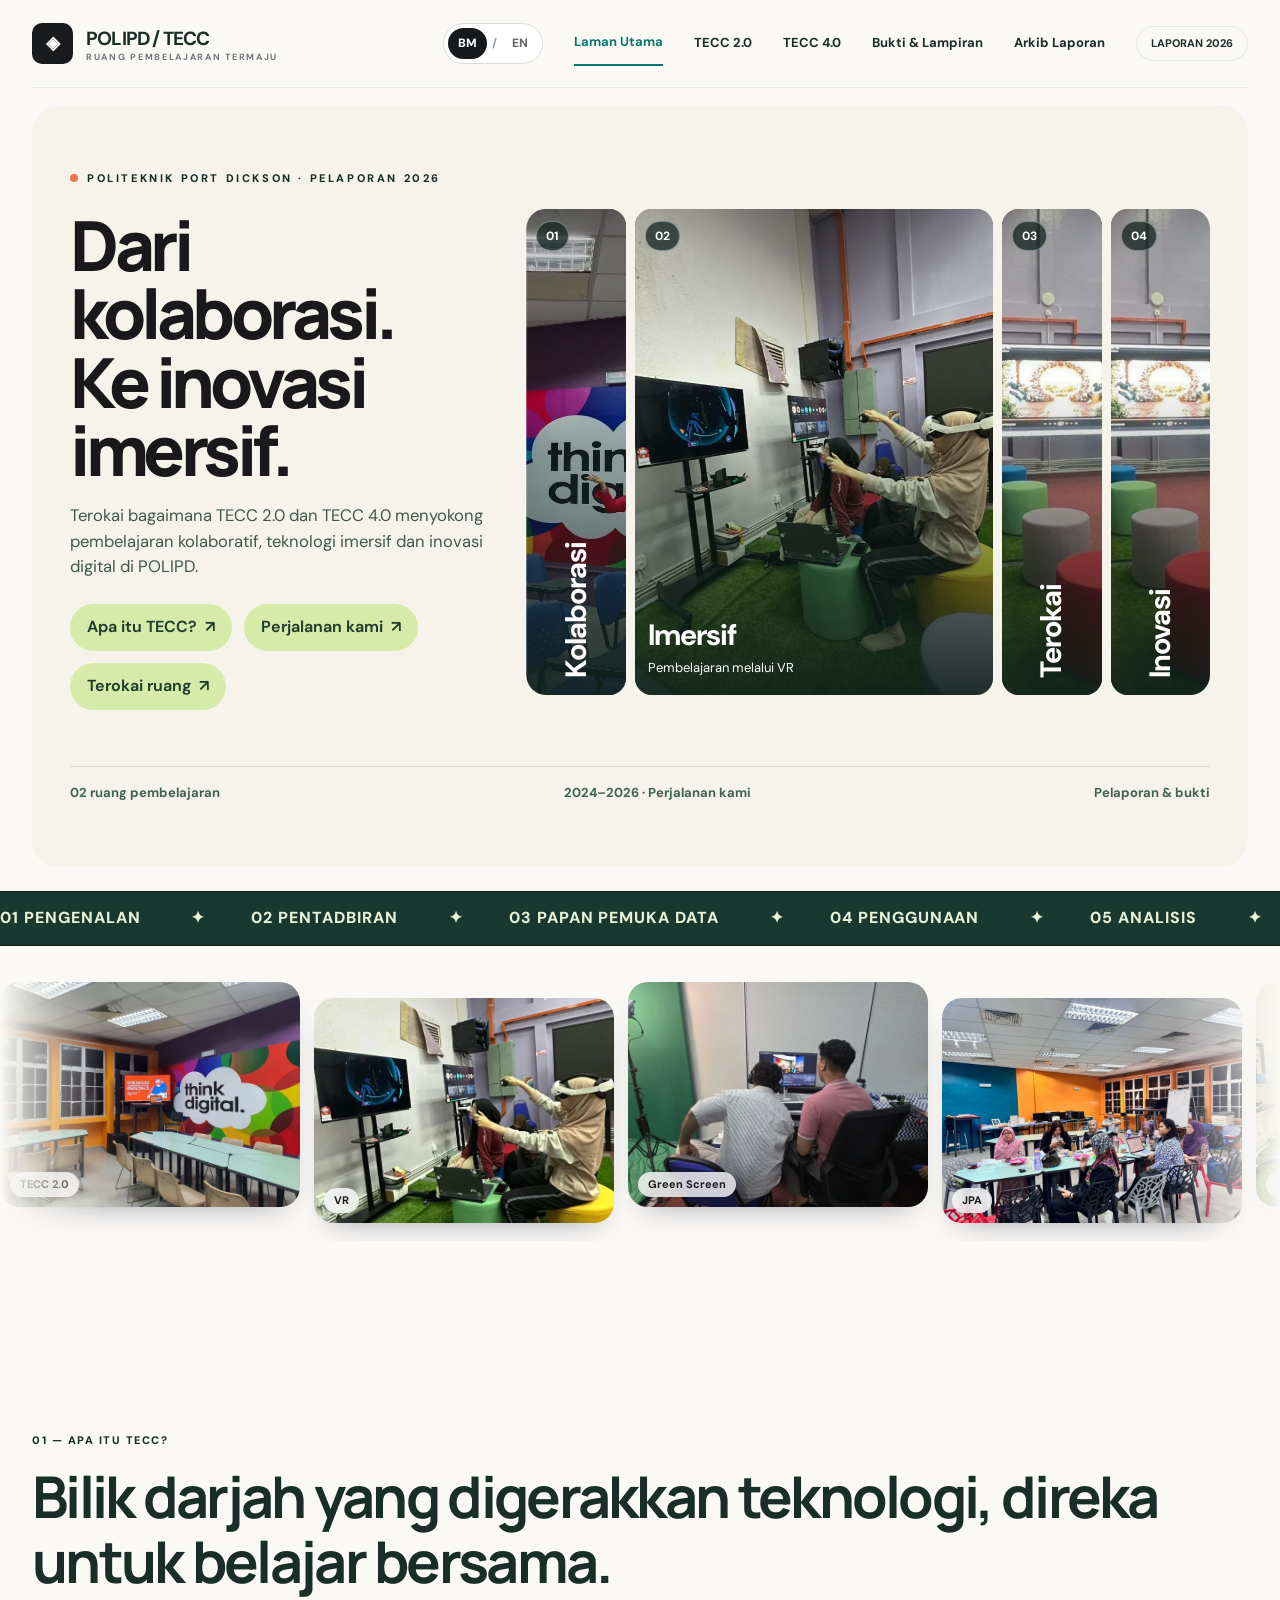
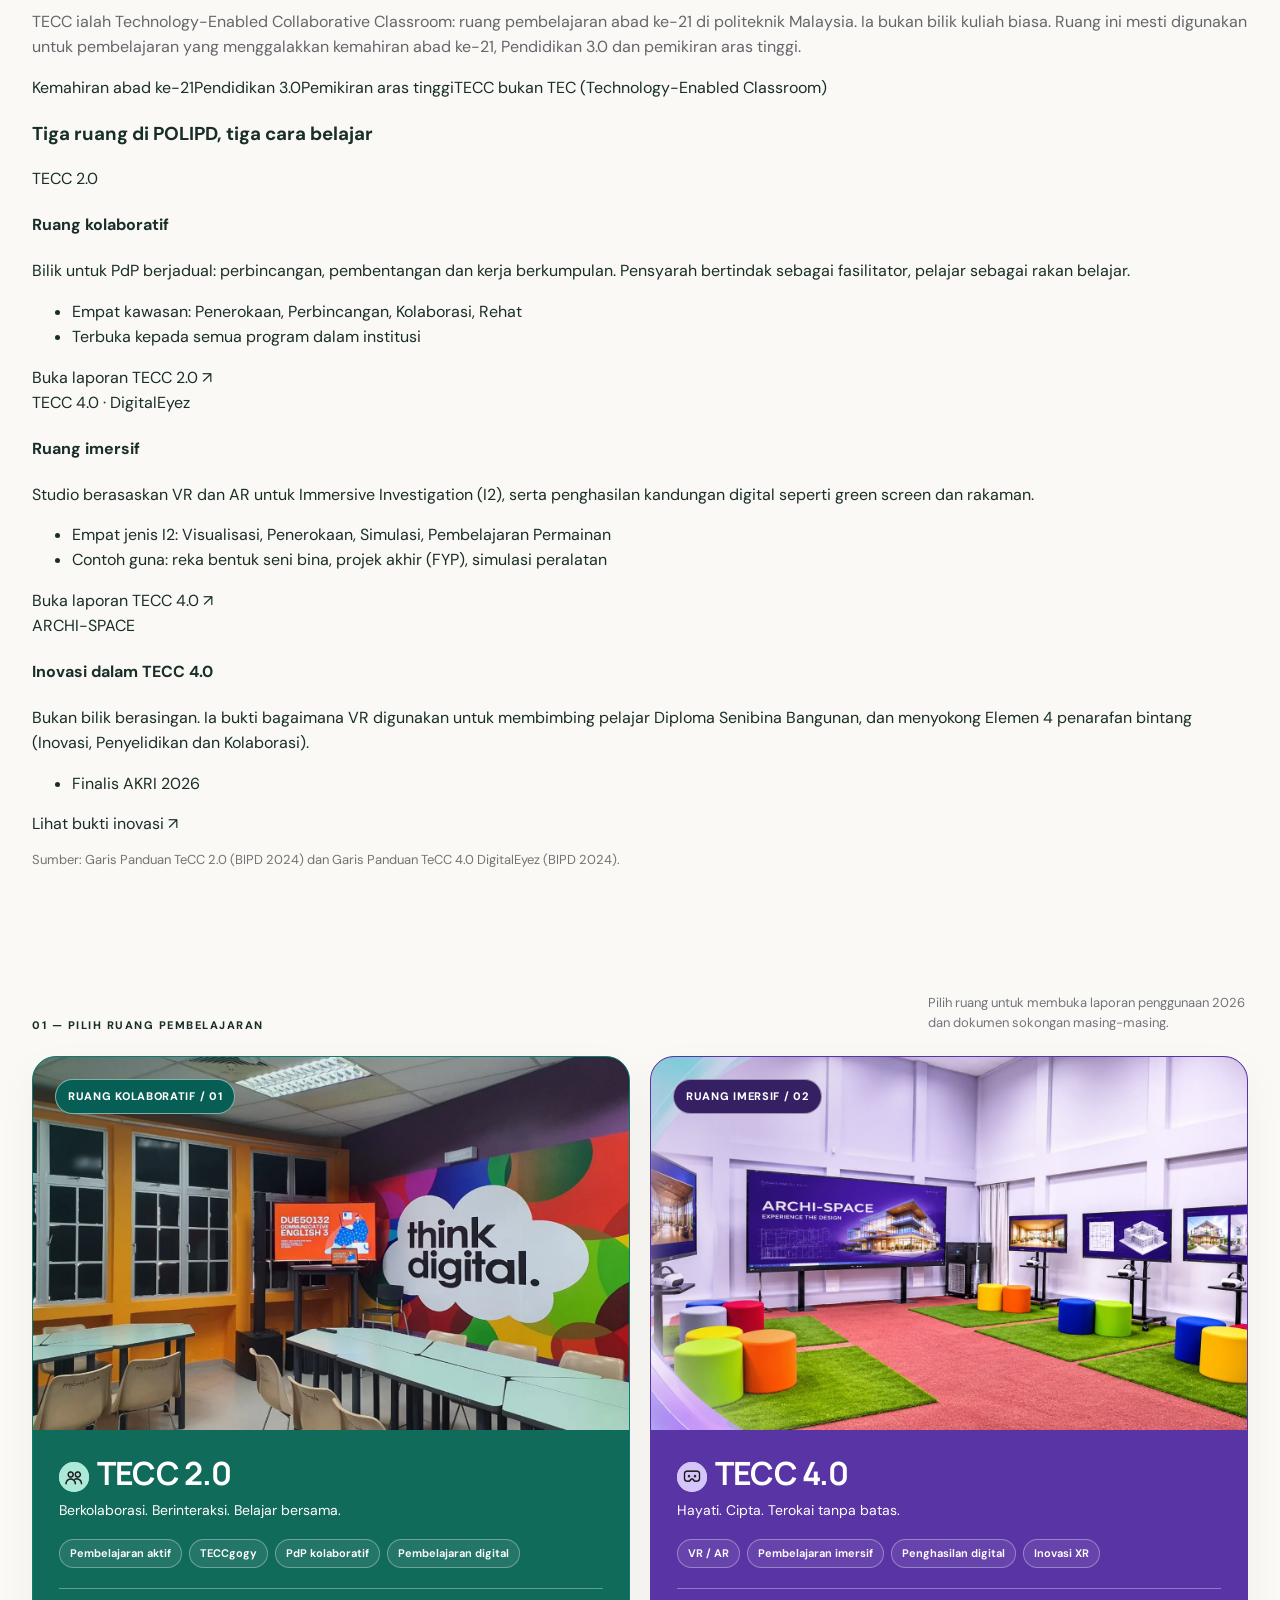
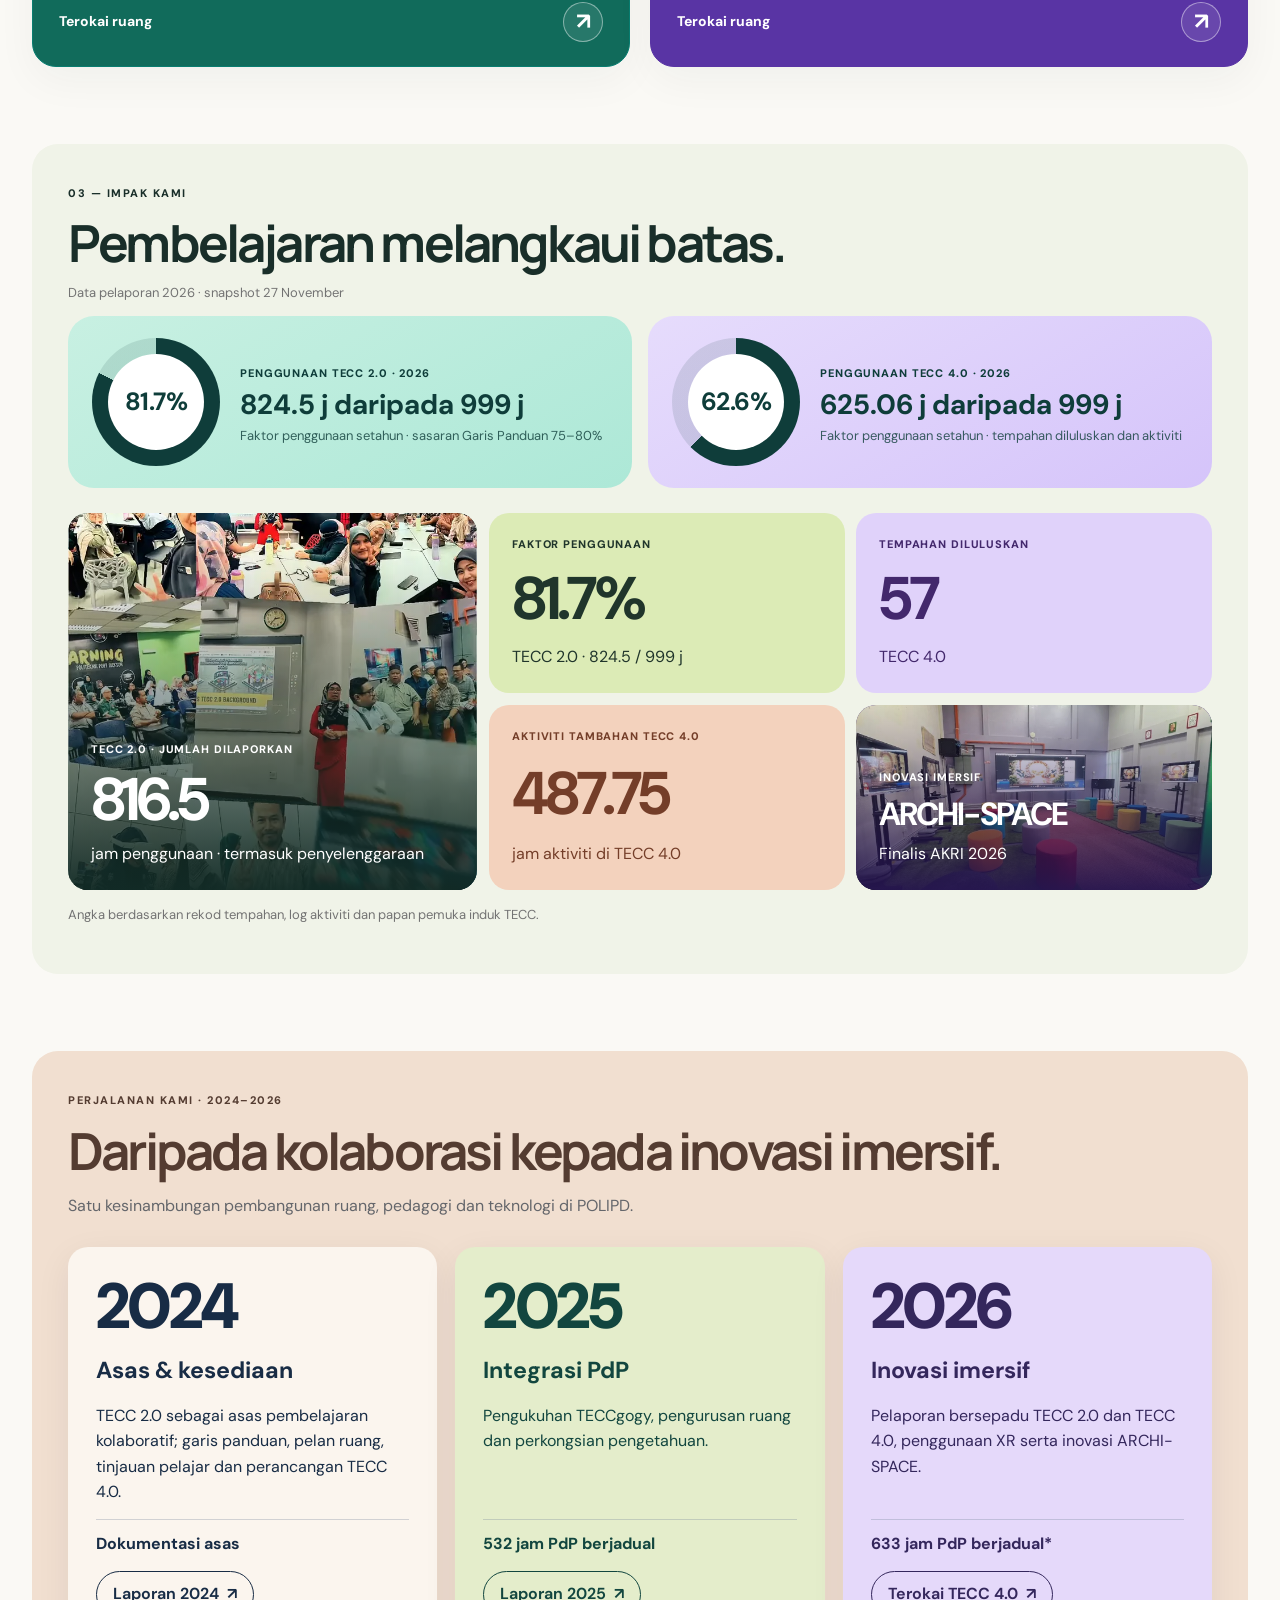
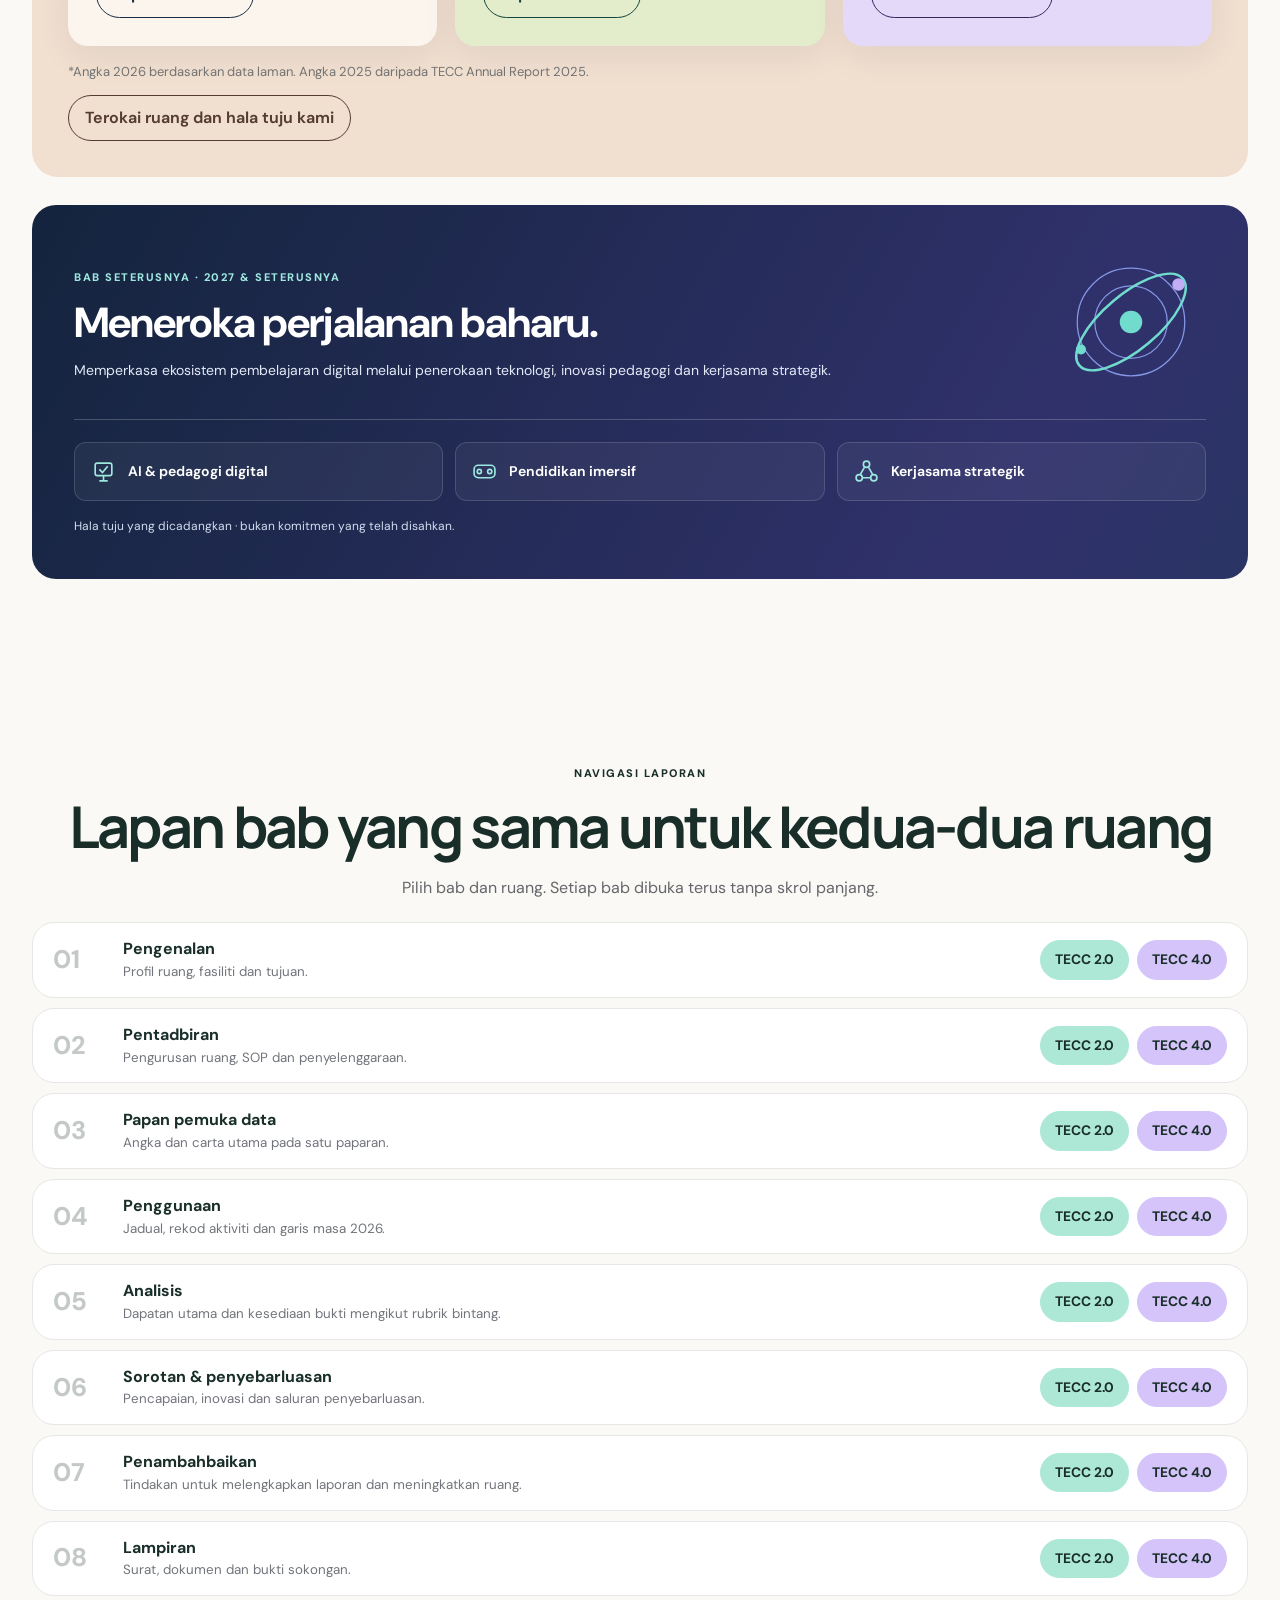
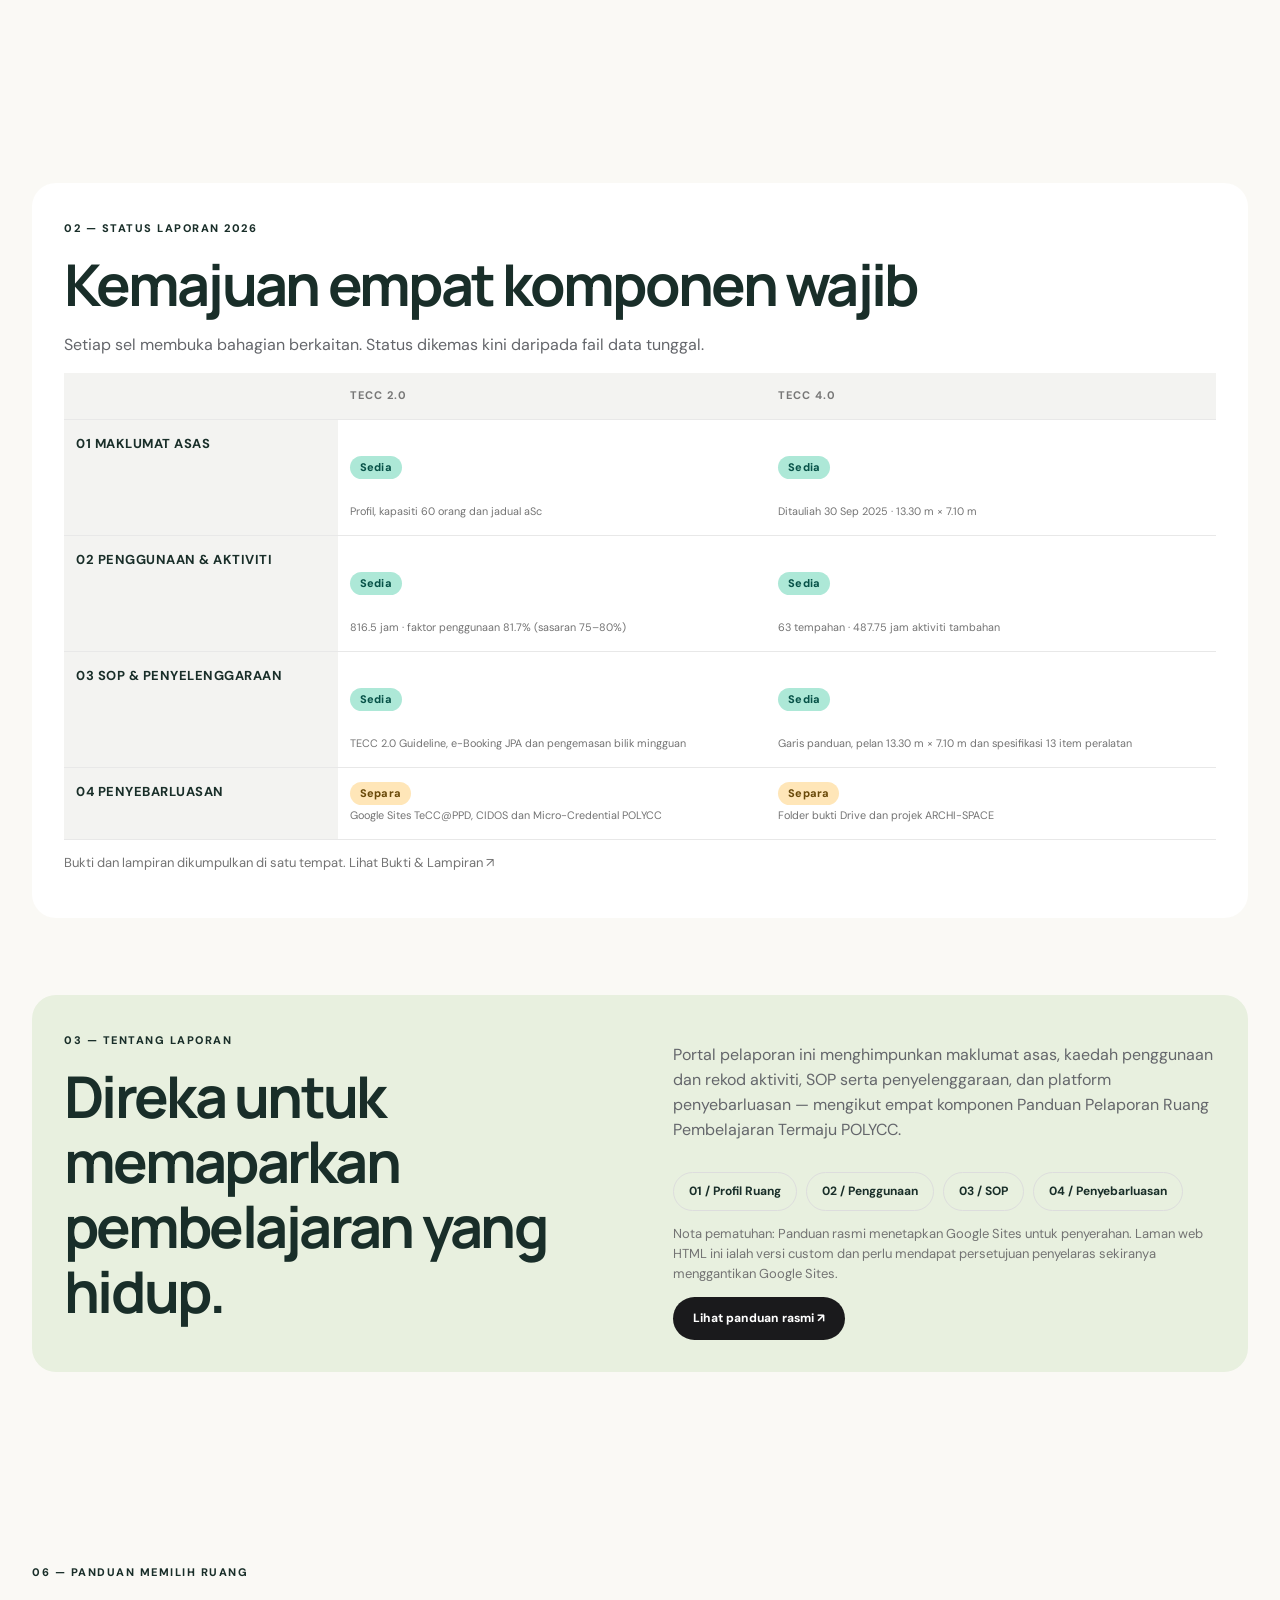
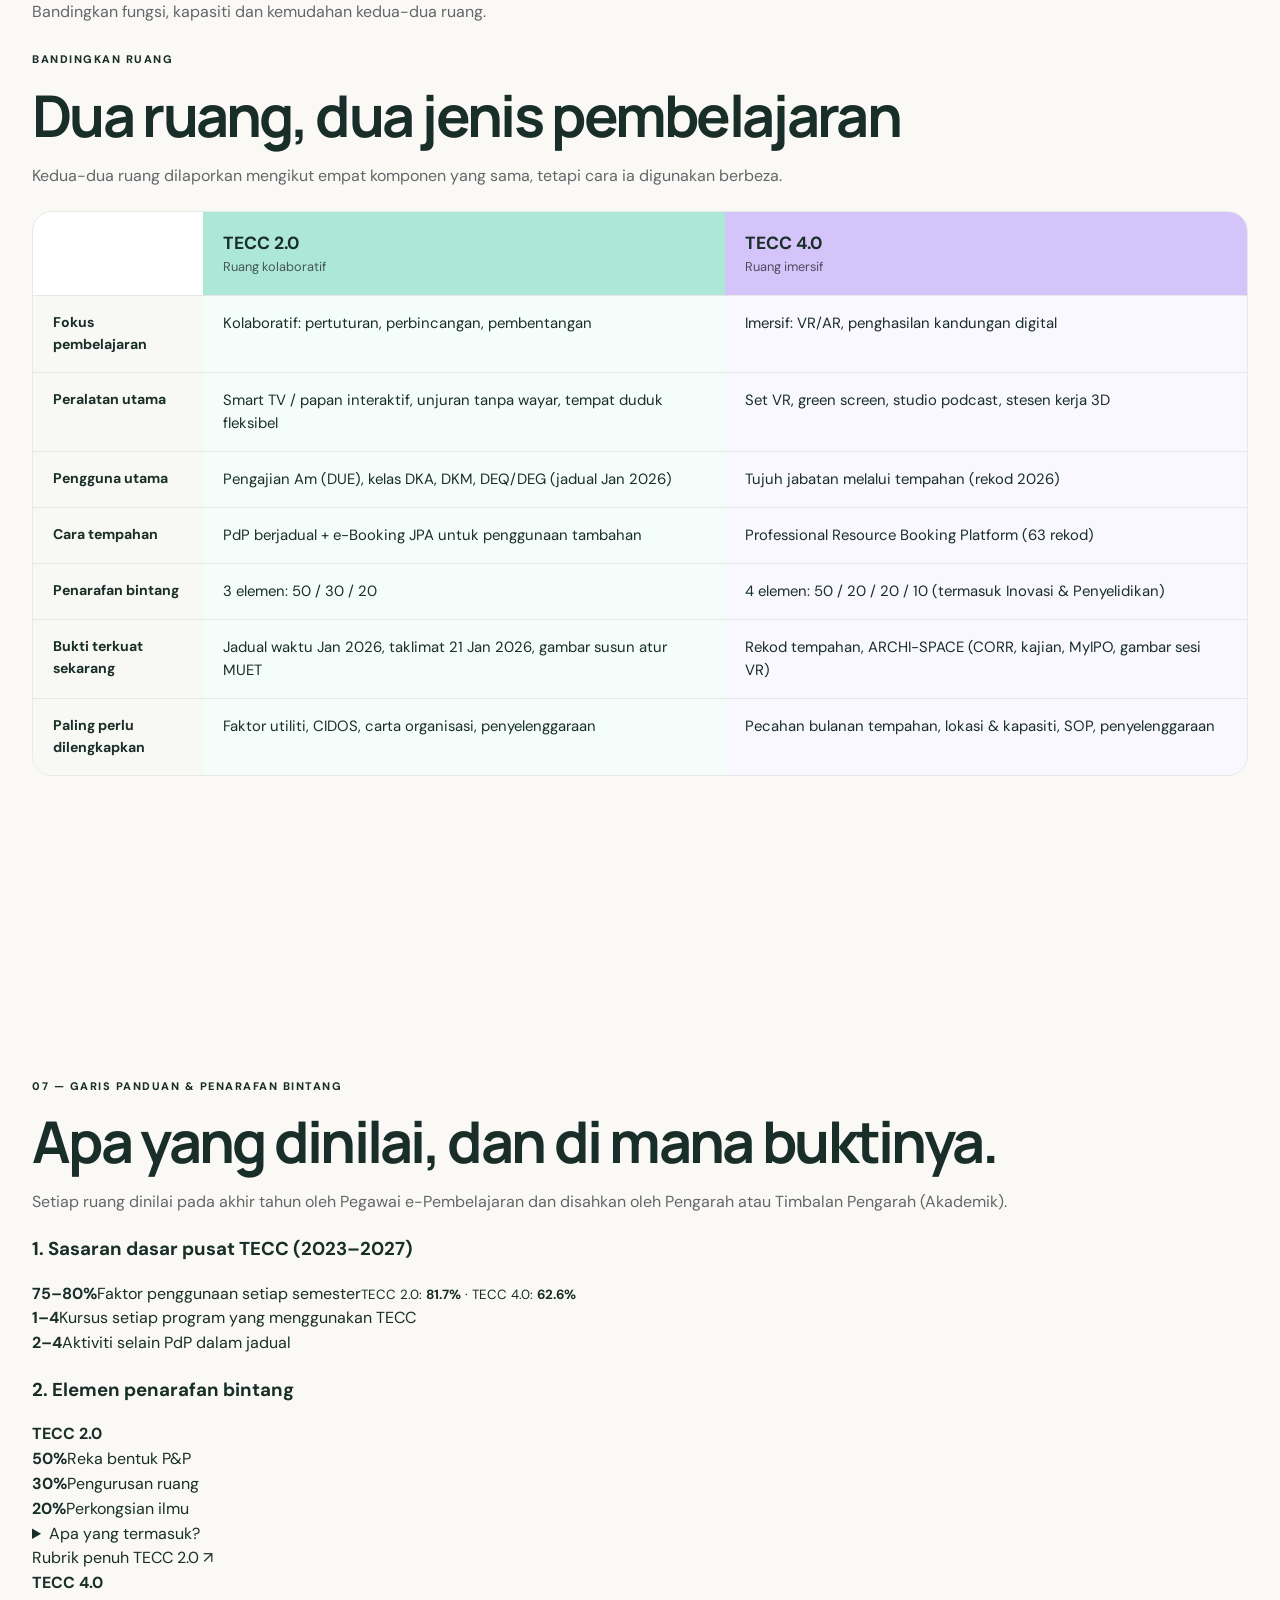
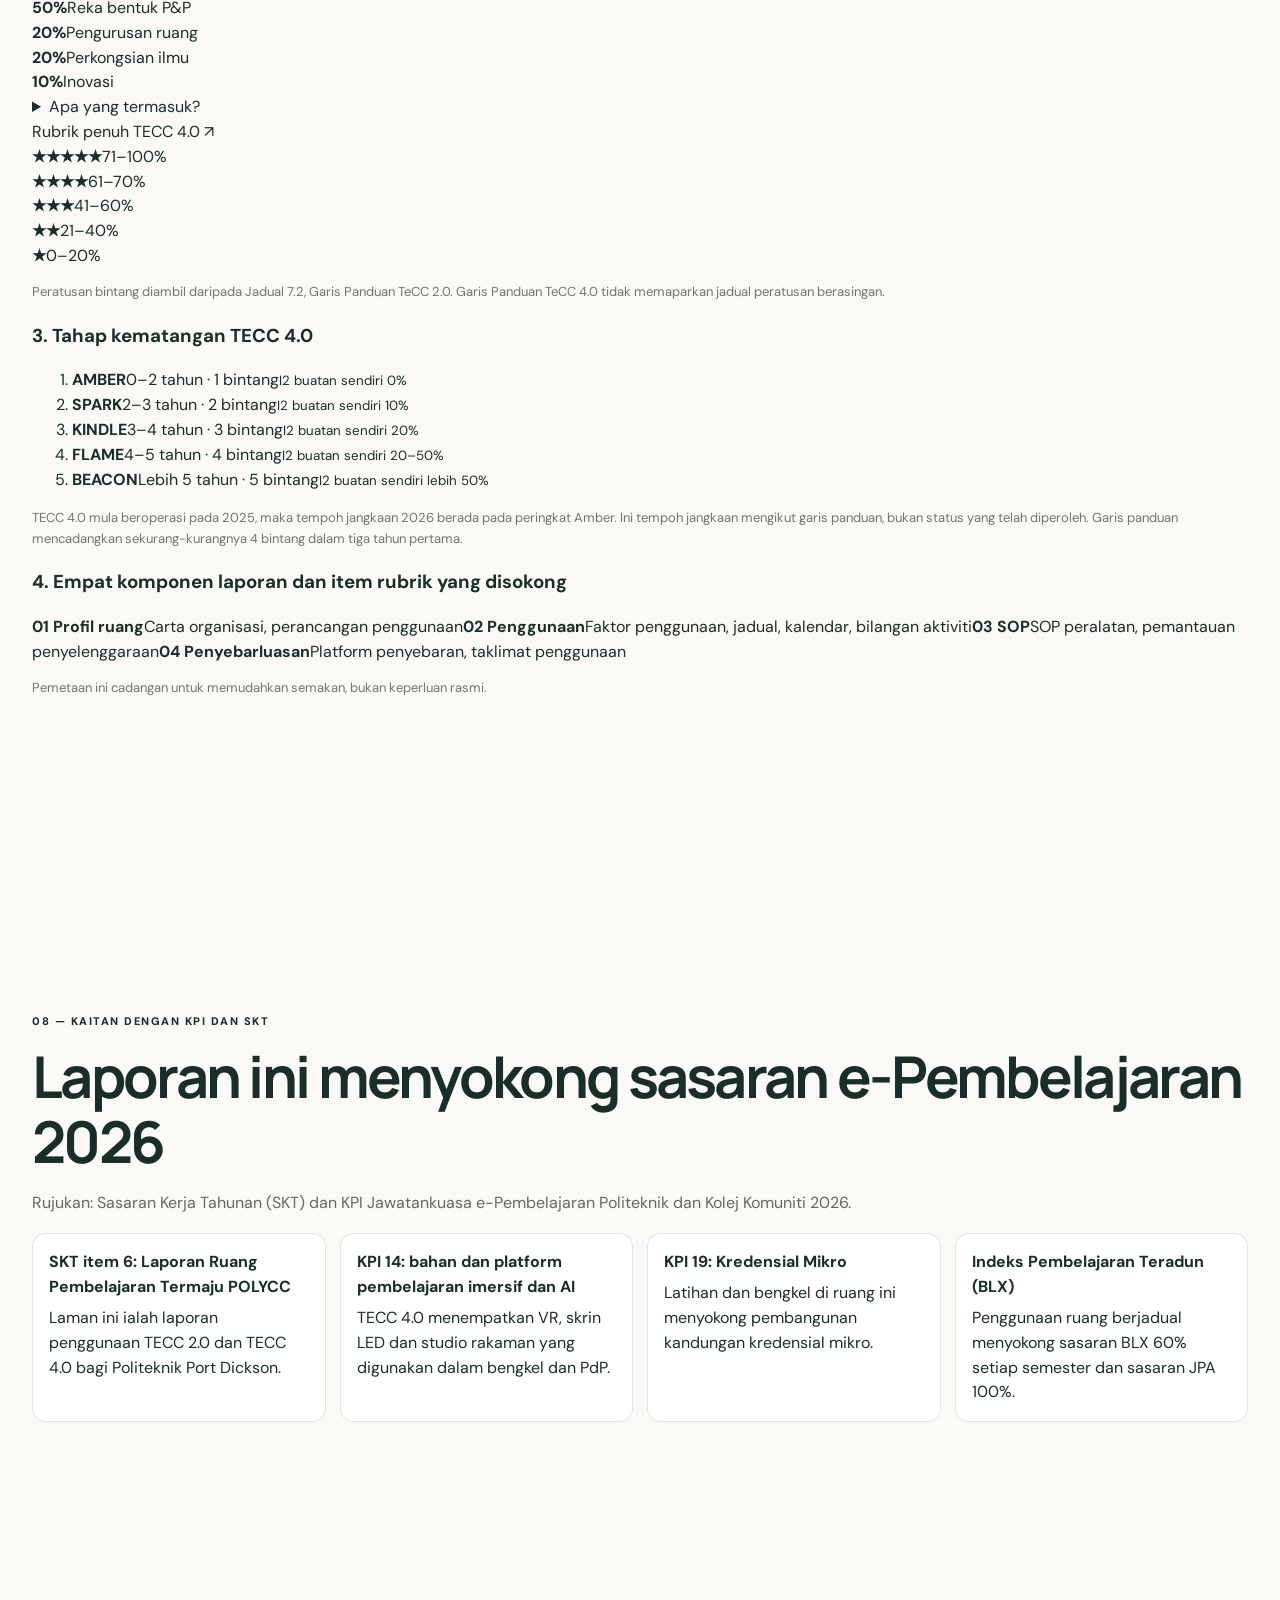
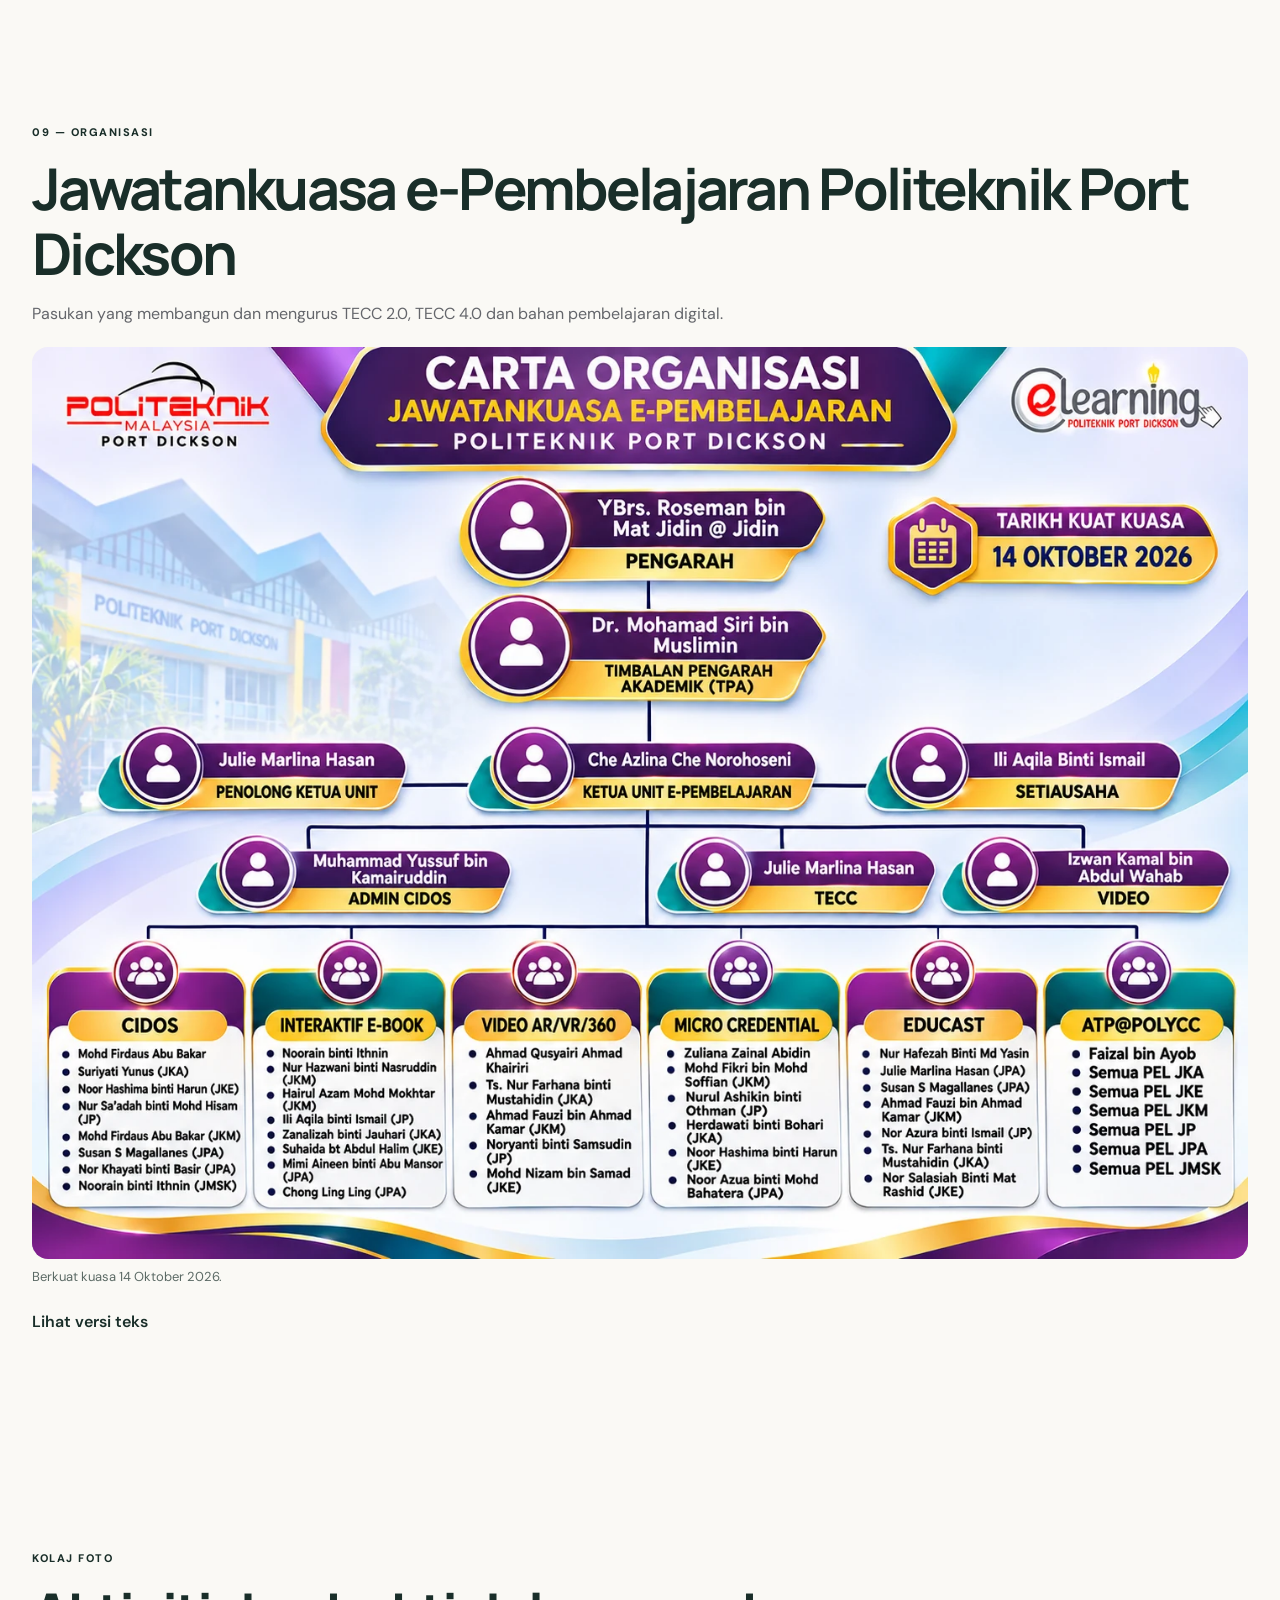
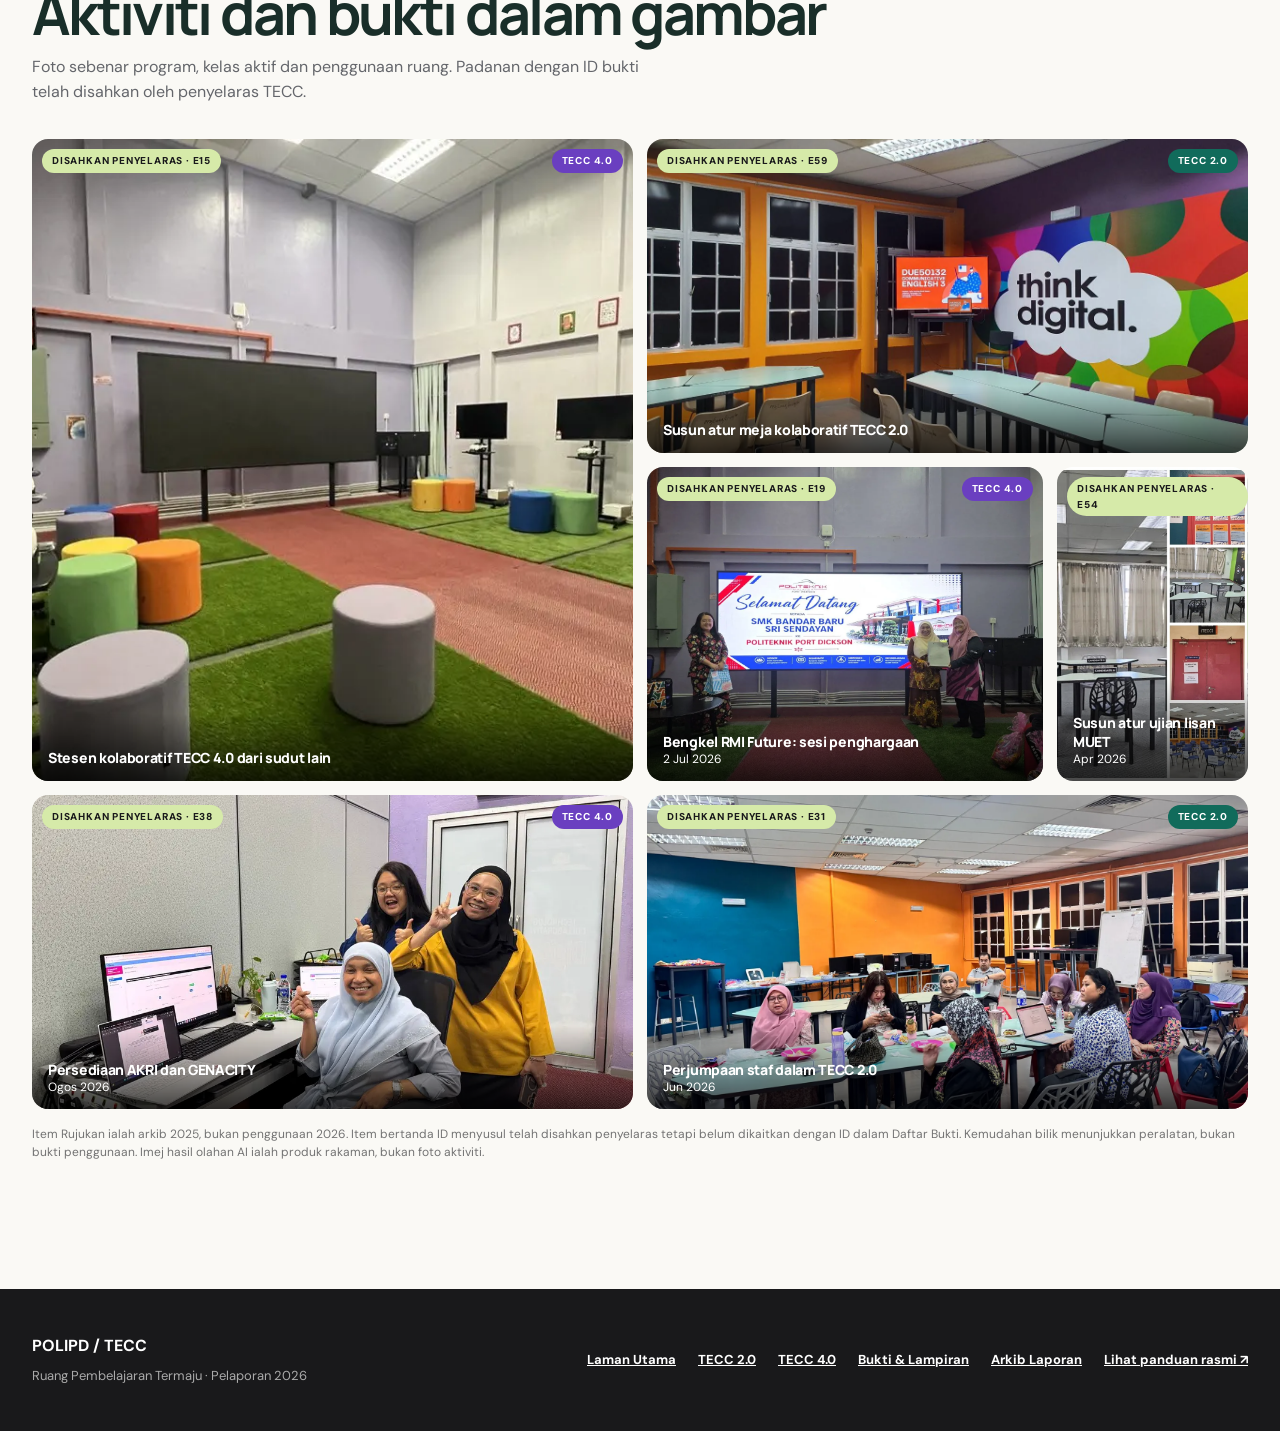
==== commit 5eee9f4d: "Add files via upload" ====
--- a/index.html
+++ b/index.html
@@ -1,3 +1,3 @@
 <!DOCTYPE html>
 
-<html lang="ms"><head><meta charset="utf-8"/><meta content="width=device-width,initial-scale=1" name="viewport"/><meta content="#ffffff" name="theme-color"/><meta content="Pelaporan Ruang Pembelajaran Termaju POLIPD 2026: TECC 2.0 dan TECC 4.0." name="description"/><meta content="Advanced Learning Spaces | POLIPD 2026" property="og:title"/><meta content="Pelaporan Ruang Pembelajaran Termaju POLIPD 2026: TECC 2.0 dan TECC 4.0." property="og:description"/><title>Advanced Learning Spaces | POLIPD 2026</title><link rel="icon" type="image/webp" href="assets/icons/dashboard.webp"/><meta property="og:type" content="website"/><meta property="og:title" content="TECC 2026 · Laporan Ruang Pembelajaran Termaju POLIPD"/><meta property="og:description" content="Laporan penggunaan TECC 2.0 dan TECC 4.0, Politeknik Port Dickson 2026."/><meta property="og:image" content="assets/hero/tecc4.webp"/><meta name="theme-color" content="#0b3d36"/><link href="styles.css" rel="stylesheet"/><link href="premium.css?v=6.3" rel="stylesheet"/><link href="tecc2-extras.css" rel="stylesheet"/><link href="experience-v7.css?v=7.0" rel="stylesheet"/><link href="motion-v8.css?v=8.0" rel="stylesheet"/></head><body class="v7 v7-index"><a class="skip" data-i18n="t0" href="#main">Langkau ke kandungan</a><header class="wrap topbar"><a class="brand" href="index.html"><span class="brand-icon">◈</span><span><b data-i18n="t1">POLIPD / TECC</b><small data-i18n="t2">RUANG PEMBELAJARAN TERMAJU</small></span></a><nav aria-label="Main" class="nav" id="nav"><div aria-label="Website language" class="lang-toggle" role="group"><button aria-pressed="true" class="lang-option" data-lang="ms" type="button">BM</button><span aria-hidden="true">/</span><button aria-pressed="false" class="lang-option" data-lang="en" type="button">EN</button></div><a data-i18n="x27" data-page="index.html" href="index.html">Laman Utama</a><a data-i18n="x28" data-page="tecc2.html" href="tecc2.html">TECC 2.0</a><a data-i18n="x29" data-page="tecc4.html" href="tecc4.html">TECC 4.0</a><a data-i18n="x30" data-page="lampiran.html" href="lampiran.html">Bukti &amp; Lampiran</a><a data-i18n="x31" data-page="arkib2025.html" href="arkib2025.html">Arkib Laporan</a><span class="year" data-i18n="x32">LAPORAN 2026</span></nav><div aria-label="Website language" class="mobile-language lang-toggle" role="group"><button class="lang-option" data-lang="ms" type="button">BM</button><span aria-hidden="true">/</span><button class="lang-option" data-lang="en" type="button">EN</button></div><button aria-controls="nav" aria-expanded="false" aria-label="Toggle menu" class="menu" id="menu">☰</button></header><main id="main"><section class="hero wrap v7-hero"><div class="v7-hero-copy"><div class="eyebrow"><i class="dot"></i><span data-i18n="x1">POLITEKNIK PORT DICKSON · PELAPORAN 2026</span></div><h1><b class="l1" data-i18n="x2">Dari kolaborasi.</b><br/><span data-i18n="x3">Ke inovasi imersif.</span></h1><p data-i18n="x4">Terokai bagaimana TECC 2.0 dan TECC 4.0 menyokong pembelajaran kolaboratif, teknologi imersif dan inovasi digital di POLIPD.</p><div class="journey-actions"><a class="journey-link" href="#journey"><span data-bm="Perjalanan kami" data-en="Our journey">Perjalanan kami</span> <span aria-hidden="true">↗</span></a><a class="journey-link" href="#choose"><span data-bm="Terokai ruang" data-en="Explore spaces">Terokai ruang</span> <span aria-hidden="true">↗</span></a></div></div><div aria-label="Photo gallery" class="v7-gallery v7-hero-gallery" role="group"><button aria-pressed="true" class="v7-photo is-active" type="button"><img alt="Kolaborasi" decoding="async" fetchpriority="high" src="assets/gallery/tecc2-sesi-1.webp"/><span class="v7-photo-number">01</span><span class="v7-photo-caption"><strong data-bm="Kolaborasi" data-en="Collaborate">Kolaborasi</strong><span class="v7-photo-detail"><span data-bm="Ruang TECC 2.0" data-en="TECC 2.0 learning space">Ruang TECC 2.0</span></span></span></button><button aria-pressed="false" class="v7-photo" type="button"><img alt="Imersif" decoding="async" loading="lazy" src="assets/archi/vr-session-multi-station.webp"/><span class="v7-photo-number">02</span><span class="v7-photo-caption"><strong data-bm="Imersif" data-en="Immerse">Imersif</strong><span class="v7-photo-detail"><span data-bm="Pembelajaran melalui VR" data-en="Learning through VR">Pembelajaran melalui VR</span></span></span></button><button aria-pressed="false" class="v7-photo" type="button"><img alt="Terokai" decoding="async" loading="lazy" src="assets/archi/archi-space-lab-overview.webp"/><span class="v7-photo-number">03</span><span class="v7-photo-caption"><strong data-bm="Terokai" data-en="Explore">Terokai</strong><span class="v7-photo-detail"><span data-bm="Studio TECC 4.0" data-en="TECC 4.0 studio">Studio TECC 4.0</span></span></span></button><button aria-pressed="false" class="v7-photo" type="button"><img alt="Inovasi" decoding="async" loading="lazy" src="assets/archi/archi-space-lab-overview.webp"/><span class="v7-photo-number">04</span><span class="v7-photo-caption"><strong data-bm="Inovasi" data-en="Innovate">Inovasi</strong><span class="v7-photo-detail"><span data-bm="ARCHI-SPACE · bimbingan VR" data-en="ARCHI-SPACE · VR guidance">ARCHI-SPACE · bimbingan VR</span></span></span></button></div><div class="v7-hero-foot"><span data-bm="02 ruang pembelajaran" data-en="02 learning spaces">02 ruang pembelajaran</span><span data-bm="2024–2026 · Perjalanan kami" data-en="2024–2026 · Our journey">2024–2026 · Perjalanan kami</span><span data-bm="Pelaporan &amp; bukti" data-en="Reporting &amp; evidence">Pelaporan &amp; bukti</span></div></section><div aria-hidden="true" class="marquee"><div><span>01 PENGENALAN</span><span>02 PENTADBIRAN</span><span>03 PAPAN PEMUKA DATA</span><span>04 PENGGUNAAN</span><span>05 ANALISIS</span><span>06 SOROTAN</span><span>07 PENAMBAHBAIKAN</span><span>08 LAMPIRAN</span><span>01 PENGENALAN</span><span>02 PENTADBIRAN</span><span>03 PAPAN PEMUKA DATA</span><span>04 PENGGUNAAN</span><span>05 ANALISIS</span><span>06 SOROTAN</span><span>07 PENAMBAHBAIKAN</span><span>08 LAMPIRAN</span></div></div><section class="wrap v7-reveal" id="choose"><div class="choice-head"><span class="kicker" data-i18n="x5">01 — PILIH RUANG PEMBELAJARAN</span><p data-i18n="x6">Pilih ruang untuk membuka laporan penggunaan 2026 dan dokumen sokongan masing-masing.</p></div><div class="choice-grid"><a class="room-card room-card--tecc2" href="tecc2.html"><div class="room-art art-2 photo-cover"><img alt="Ruang pembelajaran kolaboratif TECC 2.0 di POLIPD" decoding="async" loading="eager" src="assets/hero/tecc2.webp"/><span class="tilt" data-i18n="x7">RUANG KOLABORATIF / 01</span></div><div class="room-info"><div class="room-copy"><h3>TECC 2.0</h3><p data-i18n="x8">Berkolaborasi. Berinteraksi. Belajar bersama.</p></div><div class="room-features"><span data-bm="Pembelajaran aktif" data-en="Active learning">Pembelajaran aktif</span><span data-bm="TECCgogy" data-en="TECCgogy">TECCgogy</span><span data-bm="PdP kolaboratif" data-en="Collaborative learning">PdP kolaboratif</span><span data-bm="Pembelajaran digital" data-en="Digital learning">Pembelajaran digital</span></div><div class="room-cta"><span data-bm="Terokai ruang" data-en="Explore space">Terokai ruang</span><span aria-hidden="true" class="circle-arrow">↗</span></div></div></a><a class="room-card room-card--tecc4" href="tecc4.html"><div class="room-art art-4 photo-cover"><img alt="Studio TECC 4.0 di POLIPD" decoding="async" loading="eager" src="assets/hero/tecc4.webp"/><span class="tilt" data-i18n="x9">RUANG IMERSIF / 02</span></div><div class="room-info"><div class="room-copy"><h3>TECC 4.0</h3><p data-i18n="x10">Hayati. Cipta. Terokai tanpa batas.</p></div><div class="room-features"><span data-bm="VR / AR" data-en="VR / AR">VR / AR</span><span data-bm="Pembelajaran imersif" data-en="Immersive learning">Pembelajaran imersif</span><span data-bm="Penghasilan digital" data-en="Digital production">Penghasilan digital</span><span data-bm="Inovasi XR" data-en="XR innovation">Inovasi XR</span></div><div class="room-cta"><span data-bm="Terokai ruang" data-en="Explore space">Terokai ruang</span><span aria-hidden="true" class="circle-arrow">↗</span></div></div></a></div></section><section class="wrap section v7-impact v7-reveal" id="impact"><div class="v7-sectionhead"><span class="kicker" data-bm="02 — IMPAK KAMI" data-en="02 — OUR IMPACT">02 — IMPAK KAMI</span><h2 data-bm="Pembelajaran melangkaui batas." data-en="Learning beyond boundaries.">Pembelajaran melangkaui batas.</h2><p class="small muted" data-bm="Data pelaporan 2026 · snapshot 27 November" data-en="2026 reporting data · 27 November snapshot">Data pelaporan 2026 · snapshot 27 November</p></div><div class="v10-usage" aria-label="Penggunaan TECC 2.0 dan TECC 4.0"><a class="v10-u u2" href="tecc2.html#dash" style="--p:81.7"><div class="v10-ring"><b><span data-v7-metric="tecc2.summary.factor" data-suffix="%">81.7%</span></b></div><div><span class="v7-label" data-bm="Penggunaan TECC 2.0 · 2026" data-en="TECC 2.0 usage · 2026">Penggunaan TECC 2.0 · 2026</span><strong data-bm="816.5 j daripada 999 j" data-en="816.5 h of 999 h">816.5 j daripada 999 j</strong><small data-bm="Faktor penggunaan setahun · sasaran Garis Panduan 75–80%" data-en="Annual utility factor · Guideline target 75–80%">Faktor penggunaan setahun · sasaran Garis Panduan 75–80%</small></div></a><a class="v10-u u4" href="tecc4.html#dash" style="--p:62.6"><div class="v10-ring"><b><span data-v7-metric="tecc4.dashboardFactor" data-suffix="%">62.6%</span></b></div><div><span class="v7-label" data-bm="Penggunaan TECC 4.0 · 2026" data-en="TECC 4.0 usage · 2026">Penggunaan TECC 4.0 · 2026</span><strong data-bm="625.06 j daripada 999 j" data-en="625.06 h of 999 h">625.06 j daripada 999 j</strong><small data-bm="Faktor penggunaan setahun · tempahan diluluskan dan aktiviti" data-en="Annual utility factor · approved bookings and activities">Faktor penggunaan setahun · tempahan diluluskan dan aktiviti</small></div></a></div><div class="v7-bento"><a class="v7-tile v7-tile-photo v7-tile-large" href="tecc2.html#dash"><img alt="Kursus TECC Smart Teaching" loading="lazy" src="assets/lampiran/kursus-tecc-smart-teaching-21jan2026-video.webp"/><div><span class="v7-label" data-bm="TECC 2.0 · Jumlah dilaporkan" data-en="TECC 2.0 · Reported total">TECC 2.0 · Jumlah dilaporkan</span><strong data-v7-metric="tecc2.summary.total">816.5</strong><span data-bm="jam penggunaan · termasuk penyelenggaraan" data-en="hours of use · including maintenance">jam penggunaan · termasuk penyelenggaraan</span></div></a><a class="v7-tile v7-lime" href="tecc2.html#dash"><span class="v7-label" data-bm="Faktor penggunaan" data-en="Utility factor">Faktor penggunaan</span><strong data-suffix="%" data-v7-metric="tecc2.summary.factor">81.7%</strong><span data-bm="TECC 2.0 · 816.5 / 999 j" data-en="TECC 2.0 · 816.5 / 999 h">TECC 2.0 · 816.5 / 999 j</span></a><a class="v7-tile v7-lavender" href="tecc4.html#dash"><span class="v7-label" data-bm="Tempahan diluluskan" data-en="Approved bookings">Tempahan diluluskan</span><strong data-v7-metric="tecc4.summary.approved">57</strong><span data-bm="TECC 4.0" data-en="TECC 4.0">TECC 4.0</span></a><a class="v7-tile v7-peach" href="tecc4.html#usage"><span class="v7-label" data-bm="Aktiviti tambahan TECC 4.0" data-en="Additional TECC 4.0 activities">Aktiviti tambahan TECC 4.0</span><strong data-v7-metric="tecc4.activityHours">487.75</strong><span data-bm="jam aktiviti di TECC 4.0" data-en="activity hours in TECC 4.0">jam aktiviti di TECC 4.0</span></a><a class="v7-tile v7-tile-photo v7-archi" href="tecc4.html#innovation"><img alt="ARCHI-SPACE immersive lab" loading="lazy" src="assets/archi/archi-space-lab-overview.webp"/><div><span class="v7-label" data-bm="Inovasi imersif" data-en="Immersive innovation">Inovasi imersif</span><strong>ARCHI-SPACE</strong><span data-bm="Finalis AKRI 2026" data-en="AKRI 2026 finalist">Finalis AKRI 2026</span></div></a></div><p class="small muted" data-bm="Angka berdasarkan rekod tempahan, log aktiviti dan papan pemuka induk TECC." data-en="Figures are based on booking records, activity logs and the TECC master dashboard.">Angka berdasarkan rekod tempahan, log aktiviti dan papan pemuka induk TECC.</p></section><section class="wrap section journey v7-reveal" id="journey"><span class="kicker" data-bm="PERJALANAN KAMI · 2024–2026" data-en="OUR JOURNEY · 2024–2026">PERJALANAN KAMI · 2024–2026</span><h2 data-bm="Daripada kolaborasi kepada inovasi imersif." data-en="From collaborative learning to immersive innovation.">Daripada kolaborasi kepada inovasi imersif.</h2><p class="lead" data-bm="Satu kesinambungan pembangunan ruang, pedagogi dan teknologi di POLIPD." data-en="A continuing evolution of learning spaces, pedagogy and technology at POLIPD.">Satu kesinambungan pembangunan ruang, pedagogi dan teknologi di POLIPD.</p><div class="journey-grid"><article class="journey-card foundation v7-reveal"><div class="journey-year">2024</div><h3 data-bm="Asas &amp; kesediaan" data-en="Foundation &amp; readiness">Asas &amp; kesediaan</h3><p data-bm="TECC 2.0 sebagai asas pembelajaran kolaboratif; garis panduan, pelan ruang, tinjauan pelajar dan perancangan TECC 4.0." data-en="TECC 2.0 as the foundation for collaborative learning; guidelines, floor plans, student surveys and TECC 4.0 planning.">TECC 2.0 sebagai asas pembelajaran kolaboratif; garis panduan, pelan ruang, tinjauan pelajar dan perancangan TECC 4.0.</p><strong class="journey-metric" data-bm="Dokumentasi asas" data-en="Foundational documentation">Dokumentasi asas</strong><a class="journey-link" href="https://polipdtecc.my.canva.site/tecc-2-0-part-1-about-us"><span data-bm="Laporan 2024" data-en="2024 report">Laporan 2024</span> <span aria-hidden="true">↗</span></a></article><article class="journey-card integration v7-reveal"><div class="journey-year">2025</div><h3 data-bm="Integrasi PdP" data-en="Teaching &amp; learning integration">Integrasi PdP</h3><p data-bm="Pengukuhan TECCgogy, pengurusan ruang dan perkongsian pengetahuan." data-en="Strengthening TECCgogy, space management and knowledge sharing.">Pengukuhan TECCgogy, pengurusan ruang dan perkongsian pengetahuan.</p><strong class="journey-metric" data-bm="532 jam PdP berjadual" data-en="532 scheduled teaching hours">532 jam PdP berjadual</strong><a class="journey-link" href="https://sites.google.com/polipd.edu.my/teccppd/tecc-2-0-2025?authuser=0"><span data-bm="Laporan 2025" data-en="2025 report">Laporan 2025</span> <span aria-hidden="true">↗</span></a></article><article class="journey-card innovation v7-reveal"><div class="journey-year">2026</div><h3 data-bm="Inovasi imersif" data-en="Immersive innovation">Inovasi imersif</h3><p data-bm="Pelaporan bersepadu TECC 2.0 dan TECC 4.0, penggunaan XR serta inovasi ARCHI-SPACE." data-en="Integrated TECC 2.0 and TECC 4.0 reporting, XR use and ARCHI-SPACE innovation.">Pelaporan bersepadu TECC 2.0 dan TECC 4.0, penggunaan XR serta inovasi ARCHI-SPACE.</p><strong class="journey-metric" data-bm="633 jam PdP berjadual*" data-en="633 scheduled teaching hours*">633 jam PdP berjadual*</strong><a class="journey-link" href="tecc4.html"><span data-bm="Terokai TECC 4.0" data-en="Explore TECC 4.0">Terokai TECC 4.0</span> <span aria-hidden="true">↗</span></a></article></div><p class="small muted" data-bm="*Angka 2026 berdasarkan data laman. Angka 2025 daripada TECC Annual Report 2025." data-en="*2026 figures are based on website data. 2025 figure from TECC Annual Report 2025.">*Angka 2026 berdasarkan data laman. Angka 2025 daripada TECC Annual Report 2025.</p><a class="journey-link" data-bm="Terokai ruang dan hala tuju kami" data-en="Explore our spaces and future direction" href="#choose">Terokai ruang dan hala tuju kami</a></section><aside class="future-next wrap v7-future v7-reveal"><div class="future-top"><div><span class="kicker" data-bm="BAB SETERUSNYA · 2027 &amp; SETERUSNYA" data-en="THE NEXT CHAPTER · 2027 &amp; BEYOND">BAB SETERUSNYA · 2027 &amp; SETERUSNYA</span><h2 data-bm="Meneroka perjalanan baharu." data-en="Embarking on a new journey.">Meneroka perjalanan baharu.</h2><p data-bm="Memperkasa ekosistem pembelajaran digital melalui penerokaan teknologi, inovasi pedagogi dan kerjasama strategik." data-en="Enriching our digital learning ecosystem through technology exploration, pedagogical innovation and strategic collaboration.">Memperkasa ekosistem pembelajaran digital melalui penerokaan teknologi, inovasi pedagogi dan kerjasama strategik.</p></div><svg aria-hidden="true" class="future-orbit" fill="none" viewbox="0 0 120 120"><circle cx="60" cy="60" r="43" stroke="#8b9ded"></circle><circle cx="60" cy="60" r="29" stroke="#8b9ded"></circle><ellipse cx="60" cy="60" rx="54" ry="22" stroke="#75e6d4" stroke-width="2" transform="rotate(-40 60 60)"></ellipse><circle cx="60" cy="60" fill="#75e6d4" r="9"></circle><circle cx="98" cy="30" fill="#cab4ff" r="5"></circle><circle cx="20" cy="82" fill="#75e6d4" r="4"></circle></svg></div><div class="future-pillars"><div><svg aria-hidden="true" fill="none" stroke="currentColor" stroke-width="1.6" viewbox="0 0 24 24"><rect height="12" rx="2" width="16" x="4" y="4"></rect><path d="M8 21h8m-4-5v5M8 10l3 3 5-6"></path></svg><span data-bm="AI &amp; pedagogi digital" data-en="AI &amp; digital pedagogy">AI &amp; pedagogi digital</span></div><div><svg aria-hidden="true" fill="none" stroke="currentColor" stroke-width="1.6" viewbox="0 0 24 24"><rect height="12" rx="4" width="20" x="2" y="6"></rect><circle cx="7" cy="12" r="2"></circle><circle cx="17" cy="12" r="2"></circle></svg><span data-bm="Pendidikan imersif" data-en="Immersive education">Pendidikan imersif</span></div><div><svg aria-hidden="true" fill="none" stroke="currentColor" stroke-width="1.6" viewbox="0 0 24 24"><circle cx="12" cy="5" r="3"></circle><circle cx="5" cy="18" r="3"></circle><circle cx="19" cy="18" r="3"></circle><path d="M10 8l-4 7m8-7 4 7M8 18h8"></path></svg><span data-bm="Kerjasama strategik" data-en="Strategic collaboration">Kerjasama strategik</span></div></div><p class="future-note" data-bm="Hala tuju yang dicadangkan · bukan komitmen yang telah disahkan." data-en="Proposed future direction · not an approved commitment.">Hala tuju yang dicadangkan · bukan komitmen yang telah disahkan.</p></aside><section class="wrap section" id="chapters"></section><section class="wrap section v7-reveal" id="status"><span class="kicker" data-i18n="x14">02 — STATUS LAPORAN 2026</span><h2 data-i18n="x15">Kemajuan empat komponen wajib</h2><p class="lead" data-i18n="x16">Setiap sel membuka bahagian berkaitan. Status dikemas kini daripada fail data tunggal.</p><div class="tablewrap"><table class="matrix"><thead><tr><th></th><th>TECC 2.0</th><th>TECC 4.0</th></tr></thead><tbody id="statusMatrix"></tbody></table></div><p class="small muted"><span data-i18n="x17">Bukti dan lampiran dikumpulkan di satu tempat.</span> <a data-i18n="x18" href="lampiran.html">Lihat Bukti &amp; Lampiran ↗</a></p></section><section class="wrap section two v7-reveal" id="about"><div><span class="kicker" data-i18n="x19">03 — TENTANG LAPORAN</span><h2><span data-i18n="x20">Direka untuk memaparkan</span><br/><span data-bm="pembelajaran yang hidup." data-en="learning in action.">pembelajaran yang hidup.</span></h2></div><div><p class="lead" data-i18n="x21">Portal pelaporan ini menghimpunkan maklumat asas, kaedah penggunaan dan rekod aktiviti, SOP serta penyelenggaraan, dan platform penyebarluasan — mengikut empat komponen Panduan Pelaporan Ruang Pembelajaran Termaju POLYCC.</p><div class="mini-pills"><a data-i18n="x22" href="tecc2.html#profile">01 / Profil Ruang</a><a data-i18n="x23" href="tecc2.html#usage">02 / Penggunaan</a><a data-i18n="x24" href="tecc2.html#sop">03 / SOP</a><a data-i18n="x25" href="tecc2.html#sharing">04 / Penyebarluasan</a></div><p class="small muted" data-i18n="x26">Nota pematuhan: Panduan rasmi menetapkan Google Sites untuk penyerahan. Laman web HTML ini ialah versi custom dan perlu mendapat persetujuan penyelaras sekiranya menggantikan Google Sites.</p><a class="cta" data-i18n="t23" href="assets/panduan-pelaporan-ruang.pdf" rel="noopener" target="_blank">Lihat panduan rasmi ↗</a></div></section><section class="wrap section"><div class="compare-intro"><span class="kicker" data-bm="04 — PANDUAN MEMILIH RUANG" data-en="04 — CHOOSE YOUR LEARNING SPACE">04 — PANDUAN MEMILIH RUANG</span><p class="lead" data-bm="Bandingkan fungsi, kapasiti dan kemudahan kedua-dua ruang." data-en="Compare the roles, capacities and facilities of both spaces.">Bandingkan fungsi, kapasiti dan kemudahan kedua-dua ruang.</p></div><div id="compare"></div></section></main><section class="wrap section v7-reveal" id="kpi"><span class="kicker" data-bm="04 — KAITAN DENGAN KPI DAN SKT" data-en="04 — LINK TO KPI AND SKT">04 — KAITAN DENGAN KPI DAN SKT</span><h2 data-bm="Laporan ini menyokong sasaran e-Pembelajaran 2026" data-en="This report supports the 2026 e-Learning targets">Laporan ini menyokong sasaran e-Pembelajaran 2026</h2><p class="lead" data-bm="Rujukan: Sasaran Kerja Tahunan (SKT) dan KPI Jawatankuasa e-Pembelajaran Politeknik dan Kolej Komuniti 2026." data-en="Reference: 2026 Annual Work Targets (SKT) and KPIs of the Polytechnic and Community College e-Learning Committee.">Rujukan: Sasaran Kerja Tahunan (SKT) dan KPI Jawatankuasa e-Pembelajaran Politeknik dan Kolej Komuniti 2026.</p><div class="kpimap"><div class="kc"><b data-bm="SKT item 6: Laporan Ruang Pembelajaran Termaju POLYCC" data-en="SKT item 6: POLYCC Advanced Learning Spaces report">SKT item 6: Laporan Ruang Pembelajaran Termaju POLYCC</b><span data-bm="Laman ini ialah laporan penggunaan TECC 2.0 dan TECC 4.0 bagi Politeknik Port Dickson." data-en="This site is the usage report for TECC 2.0 and TECC 4.0 at Politeknik Port Dickson.">Laman ini ialah laporan penggunaan TECC 2.0 dan TECC 4.0 bagi Politeknik Port Dickson.</span></div><div class="kc"><b data-bm="KPI 14: bahan dan platform pembelajaran imersif dan AI" data-en="KPI 14: immersive and AI learning materials and platforms">KPI 14: bahan dan platform pembelajaran imersif dan AI</b><span data-bm="TECC 4.0 menempatkan VR, skrin LED dan studio rakaman yang digunakan dalam bengkel dan PdP." data-en="TECC 4.0 houses VR, LED screens and a recording studio used in workshops and teaching.">TECC 4.0 menempatkan VR, skrin LED dan studio rakaman yang digunakan dalam bengkel dan PdP.</span></div><div class="kc"><b data-bm="KPI 19: Kredensial Mikro" data-en="KPI 19: Micro-credentials">KPI 19: Kredensial Mikro</b><span data-bm="Latihan dan bengkel di ruang ini menyokong pembangunan kandungan kredensial mikro." data-en="Training and workshops in these spaces support micro-credential content development.">Latihan dan bengkel di ruang ini menyokong pembangunan kandungan kredensial mikro.</span></div><div class="kc"><b data-bm="Indeks Pembelajaran Teradun (BLX)" data-en="Blended Learning Index (BLX)">Indeks Pembelajaran Teradun (BLX)</b><span data-bm="Penggunaan ruang berjadual menyokong sasaran BLX 60% setiap semester dan sasaran JPA 100%." data-en="Scheduled space use supports the 60% per semester BLX target and the JPA target of 100%.">Penggunaan ruang berjadual menyokong sasaran BLX 60% setiap semester dan sasaran JPA 100%.</span></div></div></section><section class="wrap section v7-reveal" id="org"><span class="kicker" data-bm="05 — ORGANISASI" data-en="05 — ORGANISATION">05 — ORGANISASI</span><h2 data-bm="Jawatankuasa e-Pembelajaran Politeknik Port Dickson" data-en="Politeknik Port Dickson e-Learning Committee">Jawatankuasa e-Pembelajaran Politeknik Port Dickson</h2><p class="lead" data-bm="Pasukan yang membangun dan mengurus TECC 2.0, TECC 4.0 dan bahan pembelajaran digital." data-en="The team that develops and manages TECC 2.0, TECC 4.0 and digital learning materials.">Pasukan yang membangun dan mengurus TECC 2.0, TECC 4.0 dan bahan pembelajaran digital.</p><figure class="orgfig"><img src="assets/org/carta-organisasi-2026.webp" alt="Carta organisasi Jawatankuasa e-Pembelajaran Politeknik Port Dickson, berkuat kuasa 14 Oktober 2026" loading="lazy" width="1448" height="1086"/><figcaption data-bm="Berkuat kuasa 14 Oktober 2026." data-en="Effective 14 October 2026.">Berkuat kuasa 14 Oktober 2026.</figcaption></figure><details class="orgtext"><summary data-bm="Lihat versi teks" data-en="View text version">Lihat versi teks</summary><div class="orgchart"><div class="orgrow r3"><div class="orgp"><span class="orgav ini" aria-hidden="true">RJ</span><b>YBrs. Roseman bin Mat Jidin @ Jidin</b><small data-bm="Pengarah" data-en="Director">Pengarah</small></div><div class="orgp"><span class="orgav ini" aria-hidden="true">MS</span><b>Dr. Mohamad Siri bin Muslimin</b><small data-bm="Timbalan Pengarah Akademik" data-en="Deputy Director (Academic)">Timbalan Pengarah Akademik</small></div><div class="orgp"><span class="orgav"><img src="assets/org/che.webp" alt="Che Azlina Che Norohoseni" loading="lazy" width="120" height="120"/></span><b>Che Azlina Che Norohoseni</b><small data-bm="Ketua Unit e-Pembelajaran" data-en="Head, e-Learning Unit">Ketua Unit e-Pembelajaran</small></div></div><div class="orgrow r2"><div class="orgp"><span class="orgav"><img src="assets/org/julie1.webp" alt="Julie Marlina Hasan" loading="lazy" width="120" height="120"/></span><b>Julie Marlina Hasan</b><small data-bm="Penolong Ketua Unit" data-en="Assistant Head of Unit">Penolong Ketua Unit</small></div><div class="orgp"><span class="orgav"><img src="assets/org/ili.webp" alt="Ili Aqila binti Ismail" loading="lazy" width="120" height="120"/></span><b>Ili Aqila binti Ismail</b><small data-bm="Setiausaha" data-en="Secretary">Setiausaha</small></div></div><div class="orgrow r3"><div class="orgp"><span class="orgav"><img src="assets/org/yussof.webp" alt="Muhammad Yussuf bin Kamairuddin" loading="lazy" width="120" height="120"/></span><b>Muhammad Yussuf bin Kamairuddin</b><small data-bm="Admin CIDOS" data-en="CIDOS Admin">Admin CIDOS</small></div><div class="orgp"><span class="orgav"><img src="assets/org/julie2.webp" alt="Julie Marlina Hasan" loading="lazy" width="120" height="120"/></span><b>Julie Marlina Hasan</b><small data-bm="TECC" data-en="TECC">TECC</small></div><div class="orgp"><span class="orgav ini" aria-hidden="true">IK</span><b>Izwan Kamal bin Abdul Wahab</b><small data-bm="Video" data-en="Video">Video</small></div></div><div class="orgteams"><article class="orgteam"><div class="orgp"><span class="orgav"><img src="assets/org/firdaus.webp" alt="Mohd Firdaus Abu Bakar" loading="lazy" width="120" height="120"/></span><b>Mohd Firdaus Abu Bakar</b><small data-bm="CIDOS" data-en="CIDOS">CIDOS</small></div><ul><li>Suriyati Yunus (JKA)</li><li>Noor Hashima binti Harun (JKE)</li><li>Nur Sa&#x27;adah binti Mohd Hisam (JP)</li><li>Mohd Firdaus Abu Bakar (JKM)</li><li>Susan S Magallanes (JPA)</li><li>Nor Khayati binti Basir (JPA)</li><li>Noorain binti Ithnin (JMSK)</li></ul></article><article class="orgteam"><div class="orgp"><span class="orgav"><img src="assets/org/noorain.webp" alt="Noorain binti Ithnin" loading="lazy" width="120" height="120"/></span><b>Noorain binti Ithnin</b><small data-bm="E-Buku Interaktif" data-en="Interactive E-Book">E-Buku Interaktif</small></div><ul><li>Nur Hazwani binti Nasruddin (JKM)</li><li>Hairul Azam Mohd Mokhtar (JKM)</li><li>Ili Aqila binti Ismail (JP)</li><li>Zanalizah binti Jauhari (JKA)</li><li>Suhaida bt Abdul Halim (JKE)</li><li>Mimi Aineen binti Abu Mansor (JPA)</li><li>Chong Ling Ling (JPA)</li></ul></article><article class="orgteam"><div class="orgp"><span class="orgav"><img src="assets/org/qusyairi.webp" alt="Ahmad Qusyairi Ahmad Khairiri" loading="lazy" width="120" height="120"/></span><b>Ahmad Qusyairi Ahmad Khairiri</b><small data-bm="Video AR/VR/360" data-en="AR/VR/360 Video">Video AR/VR/360</small></div><ul><li>Ts. Nur Farhana binti Mustahidin (JKA)</li><li>Ahmad Fauzi bin Ahmad Kamar (JKM)</li><li>Noryanti binti Samsudin (JP)</li><li>Mohd Nizam bin Samad (JKE)</li></ul></article><article class="orgteam"><div class="orgp"><span class="orgav"><img src="assets/org/zuliana.webp" alt="Zuliana Zainal Abidin" loading="lazy" width="120" height="120"/></span><b>Zuliana Zainal Abidin</b><small data-bm="Kredensial Mikro" data-en="Micro-credential">Kredensial Mikro</small></div><ul><li>Mohd Fikri bin Mohd Soffian (JKM)</li><li>Nurul Ashikin binti Othman (JP)</li><li>Herdawati binti Bohari (JKA)</li><li>Noor Hashima binti Harun (JKE)</li><li>Noor Azua binti Mohd Bahatera (JPA)</li></ul></article><article class="orgteam"><div class="orgp"><span class="orgav"><img src="assets/org/hafezah.webp" alt="Nur Hafezah binti Md Yasin" loading="lazy" width="120" height="120"/></span><b>Nur Hafezah binti Md Yasin</b><small data-bm="Educast" data-en="Educast">Educast</small></div><ul><li>Julie Marlina Hasan (JPA)</li><li>Susan S Magallanes (JPA)</li><li>Ahmad Fauzi bin Ahmad Kamar (JKM)</li><li>Nor Azura binti Ismail (JP)</li><li>Ts. Nur Farhana binti Mustahidin (JKA)</li><li>Nor Salasiah binti Mat Rashid (JKE)</li></ul></article><article class="orgteam"><div class="orgp"><span class="orgav"><img src="assets/org/faizal.webp" alt="Faizal bin Ayob" loading="lazy" width="120" height="120"/></span><b>Faizal bin Ayob</b><small data-bm="ATP@POLYCC" data-en="ATP@POLYCC">ATP@POLYCC</small></div><ul><li data-bm="Semua PEL JKA, JKE, JKM, JP, JPA, JMSK" data-en="All lecturers of JKA, JKE, JKM, JP, JPA, JMSK">Semua PEL JKA, JKE, JKM, JP, JPA, JMSK</li></ul></article></div></div></details></section><footer class="footer"><div class="wrap footflex"><div><b data-i18n="t1">POLIPD / TECC</b><p data-i18n="t25">Ruang Pembelajaran Termaju · Pelaporan 2026</p></div><div class="footlinks"><a data-i18n="x27" href="index.html">Laman Utama</a><a data-i18n="x28" href="tecc2.html">TECC 2.0</a><a data-i18n="x29" href="tecc4.html">TECC 4.0</a><a data-i18n="x30" href="lampiran.html">Bukti &amp; Lampiran</a><a data-i18n="x31" href="arkib2025.html">Arkib Laporan</a><a data-i18n="t23" href="assets/panduan-pelaporan-ruang.pdf" rel="noopener" target="_blank">Lihat panduan rasmi ↗</a></div></div></footer><script src="data/site-data.js?v=6.3"></script><script src="i18n-extra.js"></script><script src="render.js?v=6.3"></script><script src="v5.js?v=6.3"></script><script src="icons.js"></script><script src="app.js"></script><script src="enhance.js"></script><script src="motion-v8.js?v=8.0"></script><script defer="" src="experience-v7.js?v=7.0"></script></body></html>+<html lang="ms"><head><meta charset="utf-8"/><meta content="width=device-width,initial-scale=1" name="viewport"/><meta content="#ffffff" name="theme-color"/><meta content="Pelaporan Ruang Pembelajaran Termaju POLIPD 2026: TECC 2.0 dan TECC 4.0." name="description"/><meta content="Advanced Learning Spaces | POLIPD 2026" property="og:title"/><meta content="Pelaporan Ruang Pembelajaran Termaju POLIPD 2026: TECC 2.0 dan TECC 4.0." property="og:description"/><title>Advanced Learning Spaces | POLIPD 2026</title><link rel="icon" type="image/webp" href="assets/icons/dashboard.webp"/><meta property="og:type" content="website"/><meta property="og:title" content="TECC 2026 · Laporan Ruang Pembelajaran Termaju POLIPD"/><meta property="og:description" content="Laporan penggunaan TECC 2.0 dan TECC 4.0, Politeknik Port Dickson 2026."/><meta property="og:image" content="assets/hero/tecc4.webp"/><meta name="theme-color" content="#0b3d36"/><link href="styles.css" rel="stylesheet"/><link href="premium.css?v=6.3" rel="stylesheet"/><link href="tecc2-extras.css" rel="stylesheet"/><link href="experience-v7.css?v=7.0" rel="stylesheet"/><link href="collage-v11.css?v=11" rel="stylesheet"/><link href="motion-v8.css?v=8.0" rel="stylesheet"/><link href="guide-v10.css?v=10.1" rel="stylesheet"/></head><body class="v7 v7-index"><a class="skip" data-i18n="t0" href="#main">Langkau ke kandungan</a><header class="wrap topbar"><a class="brand" href="index.html"><span class="brand-icon">◈</span><span><b data-i18n="t1">POLIPD / TECC</b><small data-i18n="t2">RUANG PEMBELAJARAN TERMAJU</small></span></a><nav aria-label="Main" class="nav" id="nav"><div aria-label="Website language" class="lang-toggle" role="group"><button aria-pressed="true" class="lang-option" data-lang="ms" type="button">BM</button><span aria-hidden="true">/</span><button aria-pressed="false" class="lang-option" data-lang="en" type="button">EN</button></div><a data-i18n="x27" data-page="index.html" href="index.html">Laman Utama</a><a data-i18n="x28" data-page="tecc2.html" href="tecc2.html">TECC 2.0</a><a data-i18n="x29" data-page="tecc4.html" href="tecc4.html">TECC 4.0</a><a data-i18n="x30" data-page="lampiran.html" href="lampiran.html">Bukti &amp; Lampiran</a><a data-i18n="x31" data-page="arkib2025.html" href="arkib2025.html">Arkib Laporan</a><span class="year" data-i18n="x32">LAPORAN 2026</span></nav><div aria-label="Website language" class="mobile-language lang-toggle" role="group"><button class="lang-option" data-lang="ms" type="button">BM</button><span aria-hidden="true">/</span><button class="lang-option" data-lang="en" type="button">EN</button></div><button aria-controls="nav" aria-expanded="false" aria-label="Toggle menu" class="menu" id="menu">☰</button></header><main id="main"><section class="hero wrap v7-hero"><div class="v7-hero-copy"><div class="eyebrow"><i class="dot"></i><span data-i18n="x1">POLITEKNIK PORT DICKSON · PELAPORAN 2026</span></div><h1><b class="l1" data-i18n="x2">Dari kolaborasi.</b><br/><span data-i18n="x3">Ke inovasi imersif.</span></h1><p data-i18n="x4">Terokai bagaimana TECC 2.0 dan TECC 4.0 menyokong pembelajaran kolaboratif, teknologi imersif dan inovasi digital di POLIPD.</p><div class="journey-actions"><a class="journey-link" href="#what"><span data-bm="Apa itu TECC?" data-en="What is TECC?">Apa itu TECC?</span> <span aria-hidden="true">↗</span></a><a class="journey-link" href="#journey"><span data-bm="Perjalanan kami" data-en="Our journey">Perjalanan kami</span> <span aria-hidden="true">↗</span></a><a class="journey-link" href="#choose"><span data-bm="Terokai ruang" data-en="Explore spaces">Terokai ruang</span> <span aria-hidden="true">↗</span></a></div></div><div aria-label="Photo gallery" class="v7-gallery v7-hero-gallery" role="group"><button aria-pressed="true" class="v7-photo is-active" type="button"><img alt="Kolaborasi" decoding="async" fetchpriority="high" src="assets/gallery/tecc2-sesi-1.webp"/><span class="v7-photo-number">01</span><span class="v7-photo-caption"><strong data-bm="Kolaborasi" data-en="Collaborate">Kolaborasi</strong><span class="v7-photo-detail"><span data-bm="Ruang TECC 2.0" data-en="TECC 2.0 learning space">Ruang TECC 2.0</span></span></span></button><button aria-pressed="false" class="v7-photo" type="button"><img alt="Imersif" decoding="async" loading="lazy" src="assets/archi/vr-session-multi-station.webp"/><span class="v7-photo-number">02</span><span class="v7-photo-caption"><strong data-bm="Imersif" data-en="Immerse">Imersif</strong><span class="v7-photo-detail"><span data-bm="Pembelajaran melalui VR" data-en="Learning through VR">Pembelajaran melalui VR</span></span></span></button><button aria-pressed="false" class="v7-photo" type="button"><img alt="Terokai" decoding="async" loading="lazy" src="assets/archi/archi-space-lab-overview.webp"/><span class="v7-photo-number">03</span><span class="v7-photo-caption"><strong data-bm="Terokai" data-en="Explore">Terokai</strong><span class="v7-photo-detail"><span data-bm="Studio TECC 4.0" data-en="TECC 4.0 studio">Studio TECC 4.0</span></span></span></button><button aria-pressed="false" class="v7-photo" type="button"><img alt="Inovasi" decoding="async" loading="lazy" src="assets/archi/archi-space-lab-overview.webp"/><span class="v7-photo-number">04</span><span class="v7-photo-caption"><strong data-bm="Inovasi" data-en="Innovate">Inovasi</strong><span class="v7-photo-detail"><span data-bm="ARCHI-SPACE · bimbingan VR" data-en="ARCHI-SPACE · VR guidance">ARCHI-SPACE · bimbingan VR</span></span></span></button></div><div class="v7-hero-foot"><span data-bm="02 ruang pembelajaran" data-en="02 learning spaces">02 ruang pembelajaran</span><span data-bm="2024–2026 · Perjalanan kami" data-en="2024–2026 · Our journey">2024–2026 · Perjalanan kami</span><span data-bm="Pelaporan &amp; bukti" data-en="Reporting &amp; evidence">Pelaporan &amp; bukti</span></div></section><div aria-hidden="true" class="marquee"><div><span>01 PENGENALAN</span><span>02 PENTADBIRAN</span><span>03 PAPAN PEMUKA DATA</span><span>04 PENGGUNAAN</span><span>05 ANALISIS</span><span>06 SOROTAN</span><span>07 PENAMBAHBAIKAN</span><span>08 LAMPIRAN</span><span>01 PENGENALAN</span><span>02 PENTADBIRAN</span><span>03 PAPAN PEMUKA DATA</span><span>04 PENGGUNAAN</span><span>05 ANALISIS</span><span>06 SOROTAN</span><span>07 PENAMBAHBAIKAN</span><span>08 LAMPIRAN</span></div></div><section class="wrap section guide-what v7-reveal" id="what"><span class="kicker" data-bm="01 — APA ITU TECC?" data-en="01 — WHAT IS TECC?">01 — APA ITU TECC?</span><h2 data-bm="Bilik darjah yang digerakkan teknologi, direka untuk belajar bersama." data-en="A technology-enabled classroom, designed for learning together.">Bilik darjah yang digerakkan teknologi, direka untuk belajar bersama.</h2><div class="gw-intro"><p class="lead" data-bm="TECC ialah Technology-Enabled Collaborative Classroom: ruang pembelajaran abad ke-21 di politeknik Malaysia. Ia bukan bilik kuliah biasa. Ruang ini mesti digunakan untuk pembelajaran yang menggalakkan kemahiran abad ke-21, Pendidikan 3.0 dan pemikiran aras tinggi." data-en="TECC stands for Technology-Enabled Collaborative Classroom: a 21st-century learning space in Malaysian polytechnics. It is not an ordinary lecture room. It must be used for learning that promotes 21st-century skills, Education 3.0 and higher-order thinking.">TECC ialah Technology-Enabled Collaborative Classroom: ruang pembelajaran abad ke-21 di politeknik Malaysia. Ia bukan bilik kuliah biasa. Ruang ini mesti digunakan untuk pembelajaran yang menggalakkan kemahiran abad ke-21, Pendidikan 3.0 dan pemikiran aras tinggi.</p><div class="gw-chips"><span data-bm="Kemahiran abad ke-21" data-en="21st-century skills">Kemahiran abad ke-21</span><span data-bm="Pendidikan 3.0" data-en="Education 3.0">Pendidikan 3.0</span><span data-bm="Pemikiran aras tinggi" data-en="Higher-order thinking">Pemikiran aras tinggi</span><span class="gw-neq" data-bm="TECC bukan TEC (Technology-Enabled Classroom)" data-en="TECC is not TEC (Technology-Enabled Classroom)">TECC bukan TEC (Technology-Enabled Classroom)</span></div></div><h3 class="gw-sub"><span data-bm="Tiga ruang di POLIPD, tiga cara belajar" data-en="Three spaces at POLIPD, three ways to learn">Tiga ruang di POLIPD, tiga cara belajar</span></h3><div class="gw-spaces"><article class="gw-card gw-c2"><span class="gw-tag">TECC 2.0</span><h4 data-bm="Ruang kolaboratif" data-en="Collaborative space">Ruang kolaboratif</h4><p data-bm="Bilik untuk PdP berjadual: perbincangan, pembentangan dan kerja berkumpulan. Pensyarah bertindak sebagai fasilitator, pelajar sebagai rakan belajar." data-en="A room for scheduled teaching and learning: discussion, presentation and group work. Lecturers act as facilitators, students as collaborators.">Bilik untuk PdP berjadual: perbincangan, pembentangan dan kerja berkumpulan. Pensyarah bertindak sebagai fasilitator, pelajar sebagai rakan belajar.</p><ul class="gw-list"><li><span data-bm="Empat kawasan: Penerokaan, Perbincangan, Kolaborasi, Rehat" data-en="Four areas: Exploration, Discussion, Collaboration, Time-out">Empat kawasan: Penerokaan, Perbincangan, Kolaborasi, Rehat</span></li><li><span data-bm="Terbuka kepada semua program dalam institusi" data-en="Open to all programmes in the institution">Terbuka kepada semua program dalam institusi</span></li></ul><a class="gw-go" href="tecc2.html"><span data-bm="Buka laporan TECC 2.0" data-en="Open the TECC 2.0 report">Buka laporan TECC 2.0</span> <span aria-hidden="true">↗</span></a></article><article class="gw-card gw-c4"><span class="gw-tag">TECC 4.0 · DigitalEyez</span><h4 data-bm="Ruang imersif" data-en="Immersive space">Ruang imersif</h4><p data-bm="Studio berasaskan VR dan AR untuk Immersive Investigation (I2), serta penghasilan kandungan digital seperti green screen dan rakaman." data-en="A VR and AR based studio for Immersive Investigation (I2), plus digital content production such as green screen and recording.">Studio berasaskan VR dan AR untuk Immersive Investigation (I2), serta penghasilan kandungan digital seperti green screen dan rakaman.</p><ul class="gw-list"><li><span data-bm="Empat jenis I2: Visualisasi, Penerokaan, Simulasi, Pembelajaran Permainan" data-en="Four I2 types: Visualisation, Exploration, Simulation, Game Learning">Empat jenis I2: Visualisasi, Penerokaan, Simulasi, Pembelajaran Permainan</span></li><li><span data-bm="Contoh guna: reka bentuk seni bina, projek akhir (FYP), simulasi peralatan" data-en="Example uses: architectural design, final-year projects (FYP), equipment simulation">Contoh guna: reka bentuk seni bina, projek akhir (FYP), simulasi peralatan</span></li></ul><a class="gw-go" href="tecc4.html"><span data-bm="Buka laporan TECC 4.0" data-en="Open the TECC 4.0 report">Buka laporan TECC 4.0</span> <span aria-hidden="true">↗</span></a></article><article class="gw-card gw-c5"><span class="gw-tag">ARCHI-SPACE</span><h4 data-bm="Inovasi dalam TECC 4.0" data-en="Innovation inside TECC 4.0">Inovasi dalam TECC 4.0</h4><p data-bm="Bukan bilik berasingan. Ia bukti bagaimana VR digunakan untuk membimbing pelajar Diploma Senibina Bangunan, dan menyokong Elemen 4 penarafan bintang (Inovasi, Penyelidikan dan Kolaborasi)." data-en="Not a separate room. It shows how VR is used to guide Diploma in Building Architecture students, and supports Element 4 of the star rating (Innovation, Research and Collaboration).">Bukan bilik berasingan. Ia bukti bagaimana VR digunakan untuk membimbing pelajar Diploma Senibina Bangunan, dan menyokong Elemen 4 penarafan bintang (Inovasi, Penyelidikan dan Kolaborasi).</p><ul class="gw-list"><li><span data-bm="Finalis AKRI 2026" data-en="AKRI 2026 finalist">Finalis AKRI 2026</span></li></ul><a class="gw-go" href="tecc4.html#innovation"><span data-bm="Lihat bukti inovasi" data-en="See the innovation evidence">Lihat bukti inovasi</span> <span aria-hidden="true">↗</span></a></article></div><p class="small muted"><span data-bm="Sumber: Garis Panduan TeCC 2.0 (BIPD 2024) dan Garis Panduan TeCC 4.0 DigitalEyez (BIPD 2024)." data-en="Source: TeCC 2.0 Guideline (BIPD 2024) and TeCC 4.0 DigitalEyez Guideline (BIPD 2024).">Sumber: Garis Panduan TeCC 2.0 (BIPD 2024) dan Garis Panduan TeCC 4.0 DigitalEyez (BIPD 2024).</span></p></section><section class="wrap v7-reveal" id="choose"><div class="choice-head"><span class="kicker" data-i18n="x5">02 — PILIH RUANG PEMBELAJARAN</span><p data-i18n="x6">Pilih ruang untuk membuka laporan penggunaan 2026 dan dokumen sokongan masing-masing.</p></div><div class="choice-grid"><a class="room-card room-card--tecc2" href="tecc2.html"><div class="room-art art-2 photo-cover"><img alt="Ruang pembelajaran kolaboratif TECC 2.0 di POLIPD" decoding="async" loading="eager" src="assets/hero/tecc2.webp"/><span class="tilt" data-i18n="x7">RUANG KOLABORATIF / 01</span></div><div class="room-info"><div class="room-copy"><h3>TECC 2.0</h3><p data-i18n="x8">Berkolaborasi. Berinteraksi. Belajar bersama.</p></div><div class="room-features"><span data-bm="Pembelajaran aktif" data-en="Active learning">Pembelajaran aktif</span><span data-bm="TECCgogy" data-en="TECCgogy">TECCgogy</span><span data-bm="PdP kolaboratif" data-en="Collaborative learning">PdP kolaboratif</span><span data-bm="Pembelajaran digital" data-en="Digital learning">Pembelajaran digital</span></div><div class="room-cta"><span data-bm="Terokai ruang" data-en="Explore space">Terokai ruang</span><span aria-hidden="true" class="circle-arrow">↗</span></div></div></a><a class="room-card room-card--tecc4" href="tecc4.html"><div class="room-art art-4 photo-cover"><img alt="Studio TECC 4.0 di POLIPD" decoding="async" loading="eager" src="assets/hero/tecc4.webp"/><span class="tilt" data-i18n="x9">RUANG IMERSIF / 02</span></div><div class="room-info"><div class="room-copy"><h3>TECC 4.0</h3><p data-i18n="x10">Hayati. Cipta. Terokai tanpa batas.</p></div><div class="room-features"><span data-bm="VR / AR" data-en="VR / AR">VR / AR</span><span data-bm="Pembelajaran imersif" data-en="Immersive learning">Pembelajaran imersif</span><span data-bm="Penghasilan digital" data-en="Digital production">Penghasilan digital</span><span data-bm="Inovasi XR" data-en="XR innovation">Inovasi XR</span></div><div class="room-cta"><span data-bm="Terokai ruang" data-en="Explore space">Terokai ruang</span><span aria-hidden="true" class="circle-arrow">↗</span></div></div></a></div></section><section class="wrap section v7-impact v7-reveal" id="impact"><div class="v7-sectionhead"><span class="kicker" data-bm="03 — IMPAK KAMI" data-en="03 — OUR IMPACT">03 — IMPAK KAMI</span><h2 data-bm="Pembelajaran melangkaui batas." data-en="Learning beyond boundaries.">Pembelajaran melangkaui batas.</h2><p class="small muted" data-bm="Data pelaporan 2026 · snapshot 27 November" data-en="2026 reporting data · 27 November snapshot">Data pelaporan 2026 · snapshot 27 November</p></div><div class="v10-usage" aria-label="Penggunaan TECC 2.0 dan TECC 4.0"><a class="v10-u u2" href="tecc2.html#dash" style="--p:82.5"><div class="v10-ring"><b><span data-v7-metric="tecc2.summary.factor" data-suffix="%">82.5%</span></b></div><div><span class="v7-label" data-bm="Penggunaan TECC 2.0 · 2026" data-en="TECC 2.0 usage · 2026">Penggunaan TECC 2.0 · 2026</span><strong data-bm="824.5 j daripada 999 j" data-en="824.5 h of 999 h">824.5 j daripada 999 j</strong><small data-bm="Faktor penggunaan setahun · sasaran Garis Panduan 75–80%" data-en="Annual utility factor · Guideline target 75–80%">Faktor penggunaan setahun · sasaran Garis Panduan 75–80%</small></div></a><a class="v10-u u4" href="tecc4.html#dash" style="--p:62.6"><div class="v10-ring"><b><span data-v7-metric="tecc4.dashboardFactor" data-suffix="%">62.6%</span></b></div><div><span class="v7-label" data-bm="Penggunaan TECC 4.0 · 2026" data-en="TECC 4.0 usage · 2026">Penggunaan TECC 4.0 · 2026</span><strong data-bm="625.06 j daripada 999 j" data-en="625.06 h of 999 h">625.06 j daripada 999 j</strong><small data-bm="Faktor penggunaan setahun · tempahan diluluskan dan aktiviti" data-en="Annual utility factor · approved bookings and activities">Faktor penggunaan setahun · tempahan diluluskan dan aktiviti</small></div></a></div><div class="v7-bento"><a class="v7-tile v7-tile-photo v7-tile-large" href="tecc2.html#dash"><img alt="Kursus TECC Smart Teaching" loading="lazy" src="assets/lampiran/kursus-tecc-smart-teaching-21jan2026-video.webp"/><div><span class="v7-label" data-bm="TECC 2.0 · Jumlah dilaporkan" data-en="TECC 2.0 · Reported total">TECC 2.0 · Jumlah dilaporkan</span><strong data-v7-metric="tecc2.summary.total">824.5</strong><span data-bm="jam penggunaan · termasuk penyelenggaraan" data-en="hours of use · including maintenance">jam penggunaan · termasuk penyelenggaraan</span></div></a><a class="v7-tile v7-lime" href="tecc2.html#dash"><span class="v7-label" data-bm="Faktor penggunaan" data-en="Utility factor">Faktor penggunaan</span><strong data-suffix="%" data-v7-metric="tecc2.summary.factor">82.5%</strong><span data-bm="TECC 2.0 · 824.5 / 999 j" data-en="TECC 2.0 · 824.5 / 999 h">TECC 2.0 · 824.5 / 999 j</span></a><a class="v7-tile v7-lavender" href="tecc4.html#dash"><span class="v7-label" data-bm="Tempahan diluluskan" data-en="Approved bookings">Tempahan diluluskan</span><strong data-v7-metric="tecc4.summary.approved">57</strong><span data-bm="TECC 4.0" data-en="TECC 4.0">TECC 4.0</span></a><a class="v7-tile v7-peach" href="tecc4.html#usage"><span class="v7-label" data-bm="Aktiviti tambahan TECC 4.0" data-en="Additional TECC 4.0 activities">Aktiviti tambahan TECC 4.0</span><strong data-v7-metric="tecc4.activityHours">501.75</strong><span data-bm="jam aktiviti di TECC 4.0" data-en="activity hours in TECC 4.0">jam aktiviti di TECC 4.0</span></a><a class="v7-tile v7-tile-photo v7-archi" href="tecc4.html#innovation"><img alt="ARCHI-SPACE immersive lab" loading="lazy" src="assets/archi/archi-space-lab-overview.webp"/><div><span class="v7-label" data-bm="Inovasi imersif" data-en="Immersive innovation">Inovasi imersif</span><strong>ARCHI-SPACE</strong><span data-bm="Finalis AKRI 2026" data-en="AKRI 2026 finalist">Finalis AKRI 2026</span></div></a></div><p class="small muted" data-bm="Angka berdasarkan rekod tempahan, log aktiviti dan papan pemuka induk TECC." data-en="Figures are based on booking records, activity logs and the TECC master dashboard.">Angka berdasarkan rekod tempahan, log aktiviti dan papan pemuka induk TECC.</p></section><section class="wrap section journey v7-reveal" id="journey"><span class="kicker" data-bm="PERJALANAN KAMI · 2024–2026" data-en="OUR JOURNEY · 2024–2026">PERJALANAN KAMI · 2024–2026</span><h2 data-bm="Daripada kolaborasi kepada inovasi imersif." data-en="From collaborative learning to immersive innovation.">Daripada kolaborasi kepada inovasi imersif.</h2><p class="lead" data-bm="Satu kesinambungan pembangunan ruang, pedagogi dan teknologi di POLIPD." data-en="A continuing evolution of learning spaces, pedagogy and technology at POLIPD.">Satu kesinambungan pembangunan ruang, pedagogi dan teknologi di POLIPD.</p><div class="journey-grid"><article class="journey-card foundation v7-reveal"><div class="journey-year">2024</div><h3 data-bm="Asas &amp; kesediaan" data-en="Foundation &amp; readiness">Asas &amp; kesediaan</h3><p data-bm="TECC 2.0 sebagai asas pembelajaran kolaboratif; garis panduan, pelan ruang, tinjauan pelajar dan perancangan TECC 4.0." data-en="TECC 2.0 as the foundation for collaborative learning; guidelines, floor plans, student surveys and TECC 4.0 planning.">TECC 2.0 sebagai asas pembelajaran kolaboratif; garis panduan, pelan ruang, tinjauan pelajar dan perancangan TECC 4.0.</p><strong class="journey-metric" data-bm="Dokumentasi asas" data-en="Foundational documentation">Dokumentasi asas</strong><a class="journey-link" href="https://polipdtecc.my.canva.site/tecc-2-0-part-1-about-us"><span data-bm="Laporan 2024" data-en="2024 report">Laporan 2024</span> <span aria-hidden="true">↗</span></a></article><article class="journey-card integration v7-reveal"><div class="journey-year">2025</div><h3 data-bm="Integrasi PdP" data-en="Teaching &amp; learning integration">Integrasi PdP</h3><p data-bm="Pengukuhan TECCgogy, pengurusan ruang dan perkongsian pengetahuan." data-en="Strengthening TECCgogy, space management and knowledge sharing.">Pengukuhan TECCgogy, pengurusan ruang dan perkongsian pengetahuan.</p><strong class="journey-metric" data-bm="532 jam PdP berjadual" data-en="532 scheduled teaching hours">532 jam PdP berjadual</strong><a class="journey-link" href="https://sites.google.com/polipd.edu.my/teccppd/tecc-2-0-2025?authuser=0"><span data-bm="Laporan 2025" data-en="2025 report">Laporan 2025</span> <span aria-hidden="true">↗</span></a></article><article class="journey-card innovation v7-reveal"><div class="journey-year">2026</div><h3 data-bm="Inovasi imersif" data-en="Immersive innovation">Inovasi imersif</h3><p data-bm="Pelaporan bersepadu TECC 2.0 dan TECC 4.0, penggunaan XR serta inovasi ARCHI-SPACE." data-en="Integrated TECC 2.0 and TECC 4.0 reporting, XR use and ARCHI-SPACE innovation.">Pelaporan bersepadu TECC 2.0 dan TECC 4.0, penggunaan XR serta inovasi ARCHI-SPACE.</p><strong class="journey-metric" data-bm="633 jam PdP berjadual*" data-en="633 scheduled teaching hours*">633 jam PdP berjadual*</strong><a class="journey-link" href="tecc4.html"><span data-bm="Terokai TECC 4.0" data-en="Explore TECC 4.0">Terokai TECC 4.0</span> <span aria-hidden="true">↗</span></a></article></div><p class="small muted" data-bm="*Angka 2026 berdasarkan data laman. Angka 2025 daripada TECC Annual Report 2025." data-en="*2026 figures are based on website data. 2025 figure from TECC Annual Report 2025.">*Angka 2026 berdasarkan data laman. Angka 2025 daripada TECC Annual Report 2025.</p><a class="journey-link" data-bm="Terokai ruang dan hala tuju kami" data-en="Explore our spaces and future direction" href="#choose">Terokai ruang dan hala tuju kami</a></section><aside class="future-next wrap v7-future v7-reveal"><div class="future-top"><div><span class="kicker" data-bm="BAB SETERUSNYA · 2027 &amp; SETERUSNYA" data-en="THE NEXT CHAPTER · 2027 &amp; BEYOND">BAB SETERUSNYA · 2027 &amp; SETERUSNYA</span><h2 data-bm="Meneroka perjalanan baharu." data-en="Embarking on a new journey.">Meneroka perjalanan baharu.</h2><p data-bm="Memperkasa ekosistem pembelajaran digital melalui penerokaan teknologi, inovasi pedagogi dan kerjasama strategik." data-en="Enriching our digital learning ecosystem through technology exploration, pedagogical innovation and strategic collaboration.">Memperkasa ekosistem pembelajaran digital melalui penerokaan teknologi, inovasi pedagogi dan kerjasama strategik.</p></div><svg aria-hidden="true" class="future-orbit" fill="none" viewbox="0 0 120 120"><circle cx="60" cy="60" r="43" stroke="#8b9ded"></circle><circle cx="60" cy="60" r="29" stroke="#8b9ded"></circle><ellipse cx="60" cy="60" rx="54" ry="22" stroke="#75e6d4" stroke-width="2" transform="rotate(-40 60 60)"></ellipse><circle cx="60" cy="60" fill="#75e6d4" r="9"></circle><circle cx="98" cy="30" fill="#cab4ff" r="5"></circle><circle cx="20" cy="82" fill="#75e6d4" r="4"></circle></svg></div><div class="future-pillars"><div><svg aria-hidden="true" fill="none" stroke="currentColor" stroke-width="1.6" viewbox="0 0 24 24"><rect height="12" rx="2" width="16" x="4" y="4"></rect><path d="M8 21h8m-4-5v5M8 10l3 3 5-6"></path></svg><span data-bm="AI &amp; pedagogi digital" data-en="AI &amp; digital pedagogy">AI &amp; pedagogi digital</span></div><div><svg aria-hidden="true" fill="none" stroke="currentColor" stroke-width="1.6" viewbox="0 0 24 24"><rect height="12" rx="4" width="20" x="2" y="6"></rect><circle cx="7" cy="12" r="2"></circle><circle cx="17" cy="12" r="2"></circle></svg><span data-bm="Pendidikan imersif" data-en="Immersive education">Pendidikan imersif</span></div><div><svg aria-hidden="true" fill="none" stroke="currentColor" stroke-width="1.6" viewbox="0 0 24 24"><circle cx="12" cy="5" r="3"></circle><circle cx="5" cy="18" r="3"></circle><circle cx="19" cy="18" r="3"></circle><path d="M10 8l-4 7m8-7 4 7M8 18h8"></path></svg><span data-bm="Kerjasama strategik" data-en="Strategic collaboration">Kerjasama strategik</span></div></div><p class="future-note" data-bm="Hala tuju yang dicadangkan · bukan komitmen yang telah disahkan." data-en="Proposed future direction · not an approved commitment.">Hala tuju yang dicadangkan · bukan komitmen yang telah disahkan.</p></aside><section class="wrap section" id="chapters"></section><section class="wrap section v7-reveal" id="status"><span class="kicker" data-i18n="x14">04 — STATUS LAPORAN 2026</span><h2 data-i18n="x15">Kemajuan empat komponen wajib</h2><p class="lead" data-i18n="x16">Setiap sel membuka bahagian berkaitan. Status dikemas kini daripada fail data tunggal.</p><div class="tablewrap"><table class="matrix"><thead><tr><th></th><th>TECC 2.0</th><th>TECC 4.0</th></tr></thead><tbody id="statusMatrix"></tbody></table></div><p class="small muted"><span data-i18n="x17">Bukti dan lampiran dikumpulkan di satu tempat.</span> <a data-i18n="x18" href="lampiran.html">Lihat Bukti &amp; Lampiran ↗</a></p></section><section class="wrap section two v7-reveal" id="about"><div><span class="kicker" data-i18n="x19">05 — TENTANG LAPORAN</span><h2><span data-i18n="x20">Direka untuk memaparkan</span><br/><span data-bm="pembelajaran yang hidup." data-en="learning in action.">pembelajaran yang hidup.</span></h2></div><div><p class="lead" data-i18n="x21">Portal pelaporan ini menghimpunkan maklumat asas, kaedah penggunaan dan rekod aktiviti, SOP serta penyelenggaraan, dan platform penyebarluasan — mengikut empat komponen Panduan Pelaporan Ruang Pembelajaran Termaju POLYCC.</p><div class="mini-pills"><a data-i18n="x22" href="tecc2.html#profile">01 / Profil Ruang</a><a data-i18n="x23" href="tecc2.html#usage">02 / Penggunaan</a><a data-i18n="x24" href="tecc2.html#sop">03 / SOP</a><a data-i18n="x25" href="tecc2.html#sharing">04 / Penyebarluasan</a></div><p class="small muted" data-i18n="x26">Nota pematuhan: Panduan rasmi menetapkan Google Sites untuk penyerahan. Laman web HTML ini ialah versi custom dan perlu mendapat persetujuan penyelaras sekiranya menggantikan Google Sites.</p><a class="cta" data-i18n="t23" href="assets/panduan-pelaporan-ruang.pdf" rel="noopener" target="_blank">Lihat panduan rasmi ↗</a></div></section><section class="wrap section"><div class="compare-intro"><span class="kicker" data-bm="06 — PANDUAN MEMILIH RUANG" data-en="06 — CHOOSE YOUR LEARNING SPACE">06 — PANDUAN MEMILIH RUANG</span><p class="lead" data-bm="Bandingkan fungsi, kapasiti dan kemudahan kedua-dua ruang." data-en="Compare the roles, capacities and facilities of both spaces.">Bandingkan fungsi, kapasiti dan kemudahan kedua-dua ruang.</p></div><div id="compare"></div></section></main><section class="wrap section guide-kpi v7-reveal" id="guide"><span class="kicker" data-bm="07 — GARIS PANDUAN &amp; PENARAFAN BINTANG" data-en="07 — GUIDELINES &amp; STAR RATING">07 — GARIS PANDUAN &amp; PENARAFAN BINTANG</span><h2 data-bm="Apa yang dinilai, dan di mana buktinya." data-en="What is assessed, and where the evidence is.">Apa yang dinilai, dan di mana buktinya.</h2><p class="lead" data-bm="Setiap ruang dinilai pada akhir tahun oleh Pegawai e-Pembelajaran dan disahkan oleh Pengarah atau Timbalan Pengarah (Akademik)." data-en="Each space is assessed at the end of the year by the e-Learning Officer and verified by the Director or Deputy Director (Academic).">Setiap ruang dinilai pada akhir tahun oleh Pegawai e-Pembelajaran dan disahkan oleh Pengarah atau Timbalan Pengarah (Akademik).</p><h3 class="gw-sub"><span data-bm="1. Sasaran dasar pusat TECC (2023–2027)" data-en="1. Central TECC policy targets (2023–2027)">1. Sasaran dasar pusat TECC (2023–2027)</span></h3><div class="gk-targets"><div class="gk-t t1"><strong>75–80%</strong><span data-bm="Faktor penggunaan setiap semester" data-en="Utility factor per semester">Faktor penggunaan setiap semester</span><small><span data-bm="TECC 2.0: " data-en="TECC 2.0: ">TECC 2.0: </span><b data-v7-metric="tecc2.summary.factor" data-suffix="%">82.5%</b> · <span data-bm="TECC 4.0: " data-en="TECC 4.0: ">TECC 4.0: </span><b data-v7-metric="tecc4.dashboardFactor" data-suffix="%">62.6%</b></small></div><div class="gk-t t2"><strong>1–4</strong><span data-bm="Kursus setiap program yang menggunakan TECC" data-en="Courses per programme using TECC">Kursus setiap program yang menggunakan TECC</span></div><div class="gk-t t3"><strong>2–4</strong><span data-bm="Aktiviti selain PdP dalam jadual" data-en="Activities other than teaching in the schedule">Aktiviti selain PdP dalam jadual</span></div></div><h3 class="gw-sub"><span data-bm="2. Elemen penarafan bintang" data-en="2. Star-rating elements">2. Elemen penarafan bintang</span></h3><div class="gk-rate"><div class="gk-room"><b>TECC 2.0</b><div class="gb-bar"><div class="gb-seg e1" style="flex:50"><b>50%</b><span data-bm="Reka bentuk P&amp;P" data-en="Teaching &amp; learning design">Reka bentuk P&amp;P</span></div><div class="gb-seg e2" style="flex:30"><b>30%</b><span data-bm="Pengurusan ruang" data-en="Space management">Pengurusan ruang</span></div><div class="gb-seg e3" style="flex:20"><b>20%</b><span data-bm="Perkongsian ilmu" data-en="Sharing knowledge">Perkongsian ilmu</span></div></div><details class="gd"><summary><span data-bm="Apa yang termasuk?" data-en="What is included?">Apa yang termasuk?</span></summary><ul><li><span data-bm="Reka bentuk P&amp;P: kerangka kursus, RMS, refleksi pelajar, kaedah mengajar, integrasi teknologi, CIDOS, pemerhatian P&amp;P" data-en="Teaching design: course outline, semester teaching plan, student reflection, teaching method, technology integration, CIDOS, observation">Reka bentuk P&amp;P: kerangka kursus, RMS, refleksi pelajar, kaedah mengajar, integrasi teknologi, CIDOS, pemerhatian P&amp;P</span></li><li><span data-bm="Pengurusan ruang: carta organisasi, perancangan, kalendar, faktor penggunaan, jadual, SOP, penyelenggaraan" data-en="Space management: organisation chart, planning, calendar, utility factor, schedule, SOP, maintenance">Pengurusan ruang: carta organisasi, perancangan, kalendar, faktor penggunaan, jadual, SOP, penyelenggaraan</span></li><li><span data-bm="Perkongsian ilmu: taklimat penggunaan, bilangan aktiviti, platform penyebaran" data-en="Sharing knowledge: orientation, number of activities, dissemination platform">Perkongsian ilmu: taklimat penggunaan, bilangan aktiviti, platform penyebaran</span></li></ul></details><a class="gw-go" href="tecc2.html#rubric"><span data-bm="Rubrik penuh TECC 2.0" data-en="Full TECC 2.0 rubric">Rubrik penuh TECC 2.0</span> <span aria-hidden="true">↗</span></a></div><div class="gk-room"><b>TECC 4.0</b><div class="gb-bar"><div class="gb-seg e1" style="flex:50"><b>50%</b><span data-bm="Reka bentuk P&amp;P" data-en="Teaching &amp; learning design">Reka bentuk P&amp;P</span></div><div class="gb-seg e2" style="flex:20"><b>20%</b><span data-bm="Pengurusan ruang" data-en="Space management">Pengurusan ruang</span></div><div class="gb-seg e3" style="flex:20"><b>20%</b><span data-bm="Perkongsian ilmu" data-en="Sharing knowledge">Perkongsian ilmu</span></div><div class="gb-seg e4" style="flex:10"><b>10%</b><span data-bm="Inovasi" data-en="Innovation">Inovasi</span></div></div><details class="gd"><summary><span data-bm="Apa yang termasuk?" data-en="What is included?">Apa yang termasuk?</span></summary><ul><li><span data-bm="Elemen 4: pembangunan kandungan, sumbangan inovasi dan penyelidikan, kerjasama dan pencapaian" data-en="Element 4: content development, innovation and research contribution, collaboration and achievement">Elemen 4: pembangunan kandungan, sumbangan inovasi dan penyelidikan, kerjasama dan pencapaian</span></li><li><span data-bm="Elemen 1 hingga 3 mengikut struktur TECC 2.0 dengan item lebih ringkas, dan taklimat serta aktiviti merujuk kepada Immersive Investigation (I2)" data-en="Elements 1 to 3 follow the TECC 2.0 structure with fewer items, and briefings and activities refer to Immersive Investigation (I2)">Elemen 1 hingga 3 mengikut struktur TECC 2.0 dengan item lebih ringkas, dan taklimat serta aktiviti merujuk kepada Immersive Investigation (I2)</span></li></ul></details><a class="gw-go" href="tecc4.html#rubric"><span data-bm="Rubrik penuh TECC 4.0" data-en="Full TECC 4.0 rubric">Rubrik penuh TECC 4.0</span> <span aria-hidden="true">↗</span></a></div></div><div class="gk-stars" role="table" aria-label="Star rating"><div role="row"><b>★★★★★</b><span>71–100%</span></div><div role="row"><b>★★★★</b><span>61–70%</span></div><div role="row"><b>★★★</b><span>41–60%</span></div><div role="row"><b>★★</b><span>21–40%</span></div><div role="row"><b>★</b><span>0–20%</span></div></div><p class="small muted"><span data-bm="Peratusan bintang diambil daripada Jadual 7.2, Garis Panduan TeCC 2.0. Garis Panduan TeCC 4.0 tidak memaparkan jadual peratusan berasingan." data-en="Star percentages come from Table 7.2 of the TeCC 2.0 Guideline. The TeCC 4.0 Guideline does not show a separate percentage table.">Peratusan bintang diambil daripada Jadual 7.2, Garis Panduan TeCC 2.0. Garis Panduan TeCC 4.0 tidak memaparkan jadual peratusan berasingan.</span></p><h3 class="gw-sub"><span data-bm="3. Tahap kematangan TECC 4.0" data-en="3. TECC 4.0 maturity stages">3. Tahap kematangan TECC 4.0</span></h3><ol class="gk-ladder"><li class="now"><b>AMBER</b><span data-bm="0–2 tahun · 1 bintang" data-en="0–2 years · 1 star">0–2 tahun · 1 bintang</span><small data-bm="I2 buatan sendiri 0%" data-en="Self-made I2 0%">I2 buatan sendiri 0%</small></li><li class=""><b>SPARK</b><span data-bm="2–3 tahun · 2 bintang" data-en="2–3 years · 2 stars">2–3 tahun · 2 bintang</span><small data-bm="I2 buatan sendiri 10%" data-en="Self-made I2 10%">I2 buatan sendiri 10%</small></li><li class=""><b>KINDLE</b><span data-bm="3–4 tahun · 3 bintang" data-en="3–4 years · 3 stars">3–4 tahun · 3 bintang</span><small data-bm="I2 buatan sendiri 20%" data-en="Self-made I2 20%">I2 buatan sendiri 20%</small></li><li class=""><b>FLAME</b><span data-bm="4–5 tahun · 4 bintang" data-en="4–5 years · 4 stars">4–5 tahun · 4 bintang</span><small data-bm="I2 buatan sendiri 20–50%" data-en="Self-made I2 20–50%">I2 buatan sendiri 20–50%</small></li><li class=""><b>BEACON</b><span data-bm="Lebih 5 tahun · 5 bintang" data-en="Over 5 years · 5 stars">Lebih 5 tahun · 5 bintang</span><small data-bm="I2 buatan sendiri lebih 50%" data-en="Self-made I2 over 50%">I2 buatan sendiri lebih 50%</small></li></ol><p class="small muted"><span data-bm="TECC 4.0 mula beroperasi pada 2025, maka tempoh jangkaan 2026 berada pada peringkat Amber. Ini tempoh jangkaan mengikut garis panduan, bukan status yang telah diperoleh. Garis panduan mencadangkan sekurang-kurangnya 4 bintang dalam tiga tahun pertama." data-en="TECC 4.0 began operating in 2025, so 2026 falls in the expected Amber window. This is the guideline's expected window, not a status already awarded. The guideline recommends at least 4 stars within the first three years.">TECC 4.0 mula beroperasi pada 2025, maka tempoh jangkaan 2026 berada pada peringkat Amber. Ini tempoh jangkaan mengikut garis panduan, bukan status yang telah diperoleh. Garis panduan mencadangkan sekurang-kurangnya 4 bintang dalam tiga tahun pertama.</span></p><h3 class="gw-sub"><span data-bm="4. Empat komponen laporan dan item rubrik yang disokong" data-en="4. The four report components and the rubric items they support">4. Empat komponen laporan dan item rubrik yang disokong</span></h3><div class="gk-map"><a href="tecc2.html#profile"><b data-bm="01 Profil ruang" data-en="01 Space profile">01 Profil ruang</b><span data-bm="Carta organisasi, perancangan penggunaan" data-en="Organisation chart, usage planning">Carta organisasi, perancangan penggunaan</span></a><a href="tecc2.html#usage"><b data-bm="02 Penggunaan" data-en="02 Usage">02 Penggunaan</b><span data-bm="Faktor penggunaan, jadual, kalendar, bilangan aktiviti" data-en="Utility factor, schedule, calendar, number of activities">Faktor penggunaan, jadual, kalendar, bilangan aktiviti</span></a><a href="tecc2.html#sop"><b data-bm="03 SOP" data-en="03 SOP">03 SOP</b><span data-bm="SOP peralatan, pemantauan penyelenggaraan" data-en="Equipment SOP, maintenance monitoring">SOP peralatan, pemantauan penyelenggaraan</span></a><a href="tecc2.html#sharing"><b data-bm="04 Penyebarluasan" data-en="04 Dissemination">04 Penyebarluasan</b><span data-bm="Platform penyebaran, taklimat penggunaan" data-en="Dissemination platform, usage briefing">Platform penyebaran, taklimat penggunaan</span></a></div><p class="small muted"><span data-bm="Pemetaan ini cadangan untuk memudahkan semakan, bukan keperluan rasmi." data-en="This mapping is a suggestion to ease review, not an official requirement.">Pemetaan ini cadangan untuk memudahkan semakan, bukan keperluan rasmi.</span></p></section><section class="wrap section v7-reveal" id="kpi"><span class="kicker" data-bm="08 — KAITAN DENGAN KPI DAN SKT" data-en="08 — LINK TO KPI AND SKT">08 — KAITAN DENGAN KPI DAN SKT</span><h2 data-bm="Laporan ini menyokong sasaran e-Pembelajaran 2026" data-en="This report supports the 2026 e-Learning targets">Laporan ini menyokong sasaran e-Pembelajaran 2026</h2><p class="lead" data-bm="Rujukan: Sasaran Kerja Tahunan (SKT) dan KPI Jawatankuasa e-Pembelajaran Politeknik dan Kolej Komuniti 2026." data-en="Reference: 2026 Annual Work Targets (SKT) and KPIs of the Polytechnic and Community College e-Learning Committee.">Rujukan: Sasaran Kerja Tahunan (SKT) dan KPI Jawatankuasa e-Pembelajaran Politeknik dan Kolej Komuniti 2026.</p><div class="kpimap"><div class="kc"><b data-bm="SKT item 6: Laporan Ruang Pembelajaran Termaju POLYCC" data-en="SKT item 6: POLYCC Advanced Learning Spaces report">SKT item 6: Laporan Ruang Pembelajaran Termaju POLYCC</b><span data-bm="Laman ini ialah laporan penggunaan TECC 2.0 dan TECC 4.0 bagi Politeknik Port Dickson." data-en="This site is the usage report for TECC 2.0 and TECC 4.0 at Politeknik Port Dickson.">Laman ini ialah laporan penggunaan TECC 2.0 dan TECC 4.0 bagi Politeknik Port Dickson.</span></div><div class="kc"><b data-bm="KPI 14: bahan dan platform pembelajaran imersif dan AI" data-en="KPI 14: immersive and AI learning materials and platforms">KPI 14: bahan dan platform pembelajaran imersif dan AI</b><span data-bm="TECC 4.0 menempatkan VR, skrin LED dan studio rakaman yang digunakan dalam bengkel dan PdP." data-en="TECC 4.0 houses VR, LED screens and a recording studio used in workshops and teaching.">TECC 4.0 menempatkan VR, skrin LED dan studio rakaman yang digunakan dalam bengkel dan PdP.</span></div><div class="kc"><b data-bm="KPI 19: Kredensial Mikro" data-en="KPI 19: Micro-credentials">KPI 19: Kredensial Mikro</b><span data-bm="Latihan dan bengkel di ruang ini menyokong pembangunan kandungan kredensial mikro." data-en="Training and workshops in these spaces support micro-credential content development.">Latihan dan bengkel di ruang ini menyokong pembangunan kandungan kredensial mikro.</span></div><div class="kc"><b data-bm="Indeks Pembelajaran Teradun (BLX)" data-en="Blended Learning Index (BLX)">Indeks Pembelajaran Teradun (BLX)</b><span data-bm="Penggunaan ruang berjadual menyokong sasaran BLX 60% setiap semester dan sasaran JPA 100%." data-en="Scheduled space use supports the 60% per semester BLX target and the JPA target of 100%.">Penggunaan ruang berjadual menyokong sasaran BLX 60% setiap semester dan sasaran JPA 100%.</span></div></div></section><section class="wrap section v7-reveal" id="org"><span class="kicker" data-bm="09 — ORGANISASI" data-en="09 — ORGANISATION">09 — ORGANISASI</span><h2 data-bm="Jawatankuasa e-Pembelajaran Politeknik Port Dickson" data-en="Politeknik Port Dickson e-Learning Committee">Jawatankuasa e-Pembelajaran Politeknik Port Dickson</h2><p class="lead" data-bm="Pasukan yang membangun dan mengurus TECC 2.0, TECC 4.0 dan bahan pembelajaran digital." data-en="The team that develops and manages TECC 2.0, TECC 4.0 and digital learning materials.">Pasukan yang membangun dan mengurus TECC 2.0, TECC 4.0 dan bahan pembelajaran digital.</p><figure class="orgfig"><img src="assets/org/carta-organisasi-2026.webp" alt="Carta organisasi Jawatankuasa e-Pembelajaran Politeknik Port Dickson, berkuat kuasa 14 Oktober 2026" loading="lazy" width="1448" height="1086"/><figcaption data-bm="Berkuat kuasa 14 Oktober 2026." data-en="Effective 14 October 2026.">Berkuat kuasa 14 Oktober 2026.</figcaption></figure><details class="orgtext"><summary data-bm="Lihat versi teks" data-en="View text version">Lihat versi teks</summary><div class="orgchart"><div class="orgrow r3"><div class="orgp"><span class="orgav ini" aria-hidden="true">RJ</span><b>YBrs. Roseman bin Mat Jidin @ Jidin</b><small data-bm="Pengarah" data-en="Director">Pengarah</small></div><div class="orgp"><span class="orgav ini" aria-hidden="true">MS</span><b>Dr. Mohamad Siri bin Muslimin</b><small data-bm="Timbalan Pengarah Akademik" data-en="Deputy Director (Academic)">Timbalan Pengarah Akademik</small></div><div class="orgp"><span class="orgav"><img src="assets/org/che.webp" alt="Che Azlina Che Norohoseni" loading="lazy" width="120" height="120"/></span><b>Che Azlina Che Norohoseni</b><small data-bm="Ketua Unit e-Pembelajaran" data-en="Head, e-Learning Unit">Ketua Unit e-Pembelajaran</small></div></div><div class="orgrow r2"><div class="orgp"><span class="orgav"><img src="assets/org/julie1.webp" alt="Julie Marlina Hasan" loading="lazy" width="120" height="120"/></span><b>Julie Marlina Hasan</b><small data-bm="Penolong Ketua Unit" data-en="Assistant Head of Unit">Penolong Ketua Unit</small></div><div class="orgp"><span class="orgav"><img src="assets/org/ili.webp" alt="Ili Aqila binti Ismail" loading="lazy" width="120" height="120"/></span><b>Ili Aqila binti Ismail</b><small data-bm="Setiausaha" data-en="Secretary">Setiausaha</small></div></div><div class="orgrow r3"><div class="orgp"><span class="orgav"><img src="assets/org/yussof.webp" alt="Muhammad Yussuf bin Kamairuddin" loading="lazy" width="120" height="120"/></span><b>Muhammad Yussuf bin Kamairuddin</b><small data-bm="Admin CIDOS" data-en="CIDOS Admin">Admin CIDOS</small></div><div class="orgp"><span class="orgav"><img src="assets/org/julie2.webp" alt="Julie Marlina Hasan" loading="lazy" width="120" height="120"/></span><b>Julie Marlina Hasan</b><small data-bm="TECC" data-en="TECC">TECC</small></div><div class="orgp"><span class="orgav ini" aria-hidden="true">IK</span><b>Izwan Kamal bin Abdul Wahab</b><small data-bm="Video" data-en="Video">Video</small></div></div><div class="orgteams"><article class="orgteam"><div class="orgp"><span class="orgav"><img src="assets/org/firdaus.webp" alt="Mohd Firdaus Abu Bakar" loading="lazy" width="120" height="120"/></span><b>Mohd Firdaus Abu Bakar</b><small data-bm="CIDOS" data-en="CIDOS">CIDOS</small></div><ul><li>Suriyati Yunus (JKA)</li><li>Noor Hashima binti Harun (JKE)</li><li>Nur Sa&#x27;adah binti Mohd Hisam (JP)</li><li>Mohd Firdaus Abu Bakar (JKM)</li><li>Susan S Magallanes (JPA)</li><li>Nor Khayati binti Basir (JPA)</li><li>Noorain binti Ithnin (JMSK)</li></ul></article><article class="orgteam"><div class="orgp"><span class="orgav"><img src="assets/org/noorain.webp" alt="Noorain binti Ithnin" loading="lazy" width="120" height="120"/></span><b>Noorain binti Ithnin</b><small data-bm="E-Buku Interaktif" data-en="Interactive E-Book">E-Buku Interaktif</small></div><ul><li>Nur Hazwani binti Nasruddin (JKM)</li><li>Hairul Azam Mohd Mokhtar (JKM)</li><li>Ili Aqila binti Ismail (JP)</li><li>Zanalizah binti Jauhari (JKA)</li><li>Suhaida bt Abdul Halim (JKE)</li><li>Mimi Aineen binti Abu Mansor (JPA)</li><li>Chong Ling Ling (JPA)</li></ul></article><article class="orgteam"><div class="orgp"><span class="orgav"><img src="assets/org/qusyairi.webp" alt="Ahmad Qusyairi Ahmad Khairiri" loading="lazy" width="120" height="120"/></span><b>Ahmad Qusyairi Ahmad Khairiri</b><small data-bm="Video AR/VR/360" data-en="AR/VR/360 Video">Video AR/VR/360</small></div><ul><li>Ts. Nur Farhana binti Mustahidin (JKA)</li><li>Ahmad Fauzi bin Ahmad Kamar (JKM)</li><li>Noryanti binti Samsudin (JP)</li><li>Mohd Nizam bin Samad (JKE)</li></ul></article><article class="orgteam"><div class="orgp"><span class="orgav"><img src="assets/org/zuliana.webp" alt="Zuliana Zainal Abidin" loading="lazy" width="120" height="120"/></span><b>Zuliana Zainal Abidin</b><small data-bm="Kredensial Mikro" data-en="Micro-credential">Kredensial Mikro</small></div><ul><li>Mohd Fikri bin Mohd Soffian (JKM)</li><li>Nurul Ashikin binti Othman (JP)</li><li>Herdawati binti Bohari (JKA)</li><li>Noor Hashima binti Harun (JKE)</li><li>Noor Azua binti Mohd Bahatera (JPA)</li></ul></article><article class="orgteam"><div class="orgp"><span class="orgav"><img src="assets/org/hafezah.webp" alt="Nur Hafezah binti Md Yasin" loading="lazy" width="120" height="120"/></span><b>Nur Hafezah binti Md Yasin</b><small data-bm="Educast" data-en="Educast">Educast</small></div><ul><li>Julie Marlina Hasan (JPA)</li><li>Susan S Magallanes (JPA)</li><li>Ahmad Fauzi bin Ahmad Kamar (JKM)</li><li>Nor Azura binti Ismail (JP)</li><li>Ts. Nur Farhana binti Mustahidin (JKA)</li><li>Nor Salasiah binti Mat Rashid (JKE)</li></ul></article><article class="orgteam"><div class="orgp"><span class="orgav"><img src="assets/org/faizal.webp" alt="Faizal bin Ayob" loading="lazy" width="120" height="120"/></span><b>Faizal bin Ayob</b><small data-bm="ATP@POLYCC" data-en="ATP@POLYCC">ATP@POLYCC</small></div><ul><li data-bm="Semua PEL JKA, JKE, JKM, JP, JPA, JMSK" data-en="All lecturers of JKA, JKE, JKM, JP, JPA, JMSK">Semua PEL JKA, JKE, JKM, JP, JPA, JMSK</li></ul></article></div></div></details></section><footer class="footer"><div class="wrap footflex"><div><b data-i18n="t1">POLIPD / TECC</b><p data-i18n="t25">Ruang Pembelajaran Termaju · Pelaporan 2026</p></div><div class="footlinks"><a data-i18n="x27" href="index.html">Laman Utama</a><a data-i18n="x28" href="tecc2.html">TECC 2.0</a><a data-i18n="x29" href="tecc4.html">TECC 4.0</a><a data-i18n="x30" href="lampiran.html">Bukti &amp; Lampiran</a><a data-i18n="x31" href="arkib2025.html">Arkib Laporan</a><a data-i18n="t23" href="assets/panduan-pelaporan-ruang.pdf" rel="noopener" target="_blank">Lihat panduan rasmi ↗</a></div></div></footer><script src="data/site-data.js?v=6.3"></script><script src="i18n-extra.js"></script><script src="render.js?v=6.3"></script><script src="v5.js?v=6.3"></script><script src="icons.js"></script><script src="app.js"></script><script src="enhance.js"></script><script src="collage-v11.js?v=11" defer></script><script src="motion-v8.js?v=8.0"></script><script defer="" src="experience-v7.js?v=7.0"></script></body></html>
--- a/collage-v11.css
+++ b/collage-v11.css
@@ -0,0 +1,34 @@
+/* V11 verified photo collage: bento/masonry mosaic, 3D tilt, reduced-motion safe */
+.cg{padding:90px 0;perspective:1400px}
+.cg h2{font-family:Manrope,sans-serif;font-size:clamp(34px,4.5vw,58px);letter-spacing:-2.7px;line-height:1.1;margin:12px 0 10px}
+.cg .cg-lead{color:#64666b;max-width:640px;margin:0 0 34px}
+.cg-grid{display:grid;grid-template-columns:repeat(6,1fr);grid-auto-rows:150px;grid-auto-flow:dense;gap:14px;transform-style:preserve-3d}
+.cg-i{position:relative;border-radius:16px;overflow:hidden;margin:0;background:#e9e9e4;transform:rotateX(0) rotateY(0);transition:transform .45s cubic-bezier(.2,.7,.2,1),box-shadow .45s;will-change:transform}
+.cg-i:nth-child(1){grid-column:span 3;grid-row:span 4}
+.cg-i:nth-child(2){grid-column:span 3;grid-row:span 2}
+.cg-i:nth-child(3){grid-column:span 2;grid-row:span 2}
+.cg-i:nth-child(4){grid-column:span 1;grid-row:span 2}
+.cg-i:nth-child(n+5){grid-column:span 2;grid-row:span 2}
+.cg[data-r="1"] .cg-i:last-child{grid-column:span 6}
+.cg[data-r="2"] .cg-i:nth-last-child(-n+2){grid-column:span 3}
+.cg-i img{width:100%;height:100%;object-fit:cover;display:block;transition:transform 1.2s}
+.cg-i:hover{transform:translateZ(30px) rotateX(2deg) rotateY(-3deg);box-shadow:0 28px 60px #0b0b2030;z-index:2}
+.cg-i:hover img{transform:scale(1.07)}
+.cg-i figcaption{position:absolute;inset:auto 0 0 0;padding:34px 16px 14px;color:#fff;background:linear-gradient(transparent,#000000b8);font-size:12px;line-height:1.35}
+.cg-i figcaption b{display:block;font:800 14px Manrope,sans-serif;letter-spacing:-.3px}
+.cg-tag{position:absolute;top:10px;left:10px;font-size:10px;font-weight:800;letter-spacing:.8px;text-transform:uppercase;background:#fffffff0;color:#19191b;border-radius:20px;padding:4px 10px}
+.cg-tag.ok{background:#d6eaa9}.cg-tag.pend{background:#ece6ff}.cg-tag.ref{background:#ffe3c2}.cg-tag.fac{background:#d9efff}.cg-tag.ai{background:#ffd9ec}
+.cg-note{font-size:12px;color:#737373;margin-top:16px}
+.cg-i{opacity:0;animation:cgIn .8s forwards}
+.cg-i:nth-child(2){animation-delay:.08s}.cg-i:nth-child(3){animation-delay:.16s}.cg-i:nth-child(4){animation-delay:.24s}.cg-i:nth-child(5){animation-delay:.32s}.cg-i:nth-child(n+6){animation-delay:.4s}
+@keyframes cgIn{from{opacity:0;transform:translateY(30px) rotateX(10deg)}to{opacity:1;transform:none}}
+@media(max-width:800px){.cg-grid{grid-template-columns:1fr 1fr;grid-auto-rows:130px}.cg-i:nth-child(n),.cg[data-r] .cg-i:nth-child(n){grid-column:span 1;grid-row:span 2}.cg-i:nth-child(1){grid-column:span 2}}
+@media(prefers-reduced-motion:reduce){.cg-i{animation:none;opacity:1;transition:none}.cg-i:hover,.cg-i:hover img{transform:none}}
+
+.origin{margin:6px 0 34px;padding:26px 26px 18px;border-radius:18px;background:linear-gradient(135deg,#efe8ff,#e3f6ef);border:1px solid #ddd3f5}
+.origin h3{font:800 clamp(20px,2.6vw,28px) Manrope,sans-serif;letter-spacing:-1px;margin:8px 0 14px}
+.origin .tl{margin:0}
+.orig-ph{display:flex;gap:10px;margin-top:12px;flex-wrap:wrap}.orig-ph img{width:min(220px,46%);aspect-ratio:4/3;object-fit:cover;border-radius:12px;transition:transform .5s}.orig-ph img:hover{transform:scale(1.04) rotate(-1deg)}
+@media(prefers-reduced-motion:reduce){.orig-ph img:hover{transform:none}}
+
+.cg-room{position:absolute;top:10px;right:10px;font-size:10px;font-weight:800;letter-spacing:.8px;border-radius:20px;padding:4px 10px;color:#fff;background:#116b5b}.cg-room.r4{background:#6a3fc0}
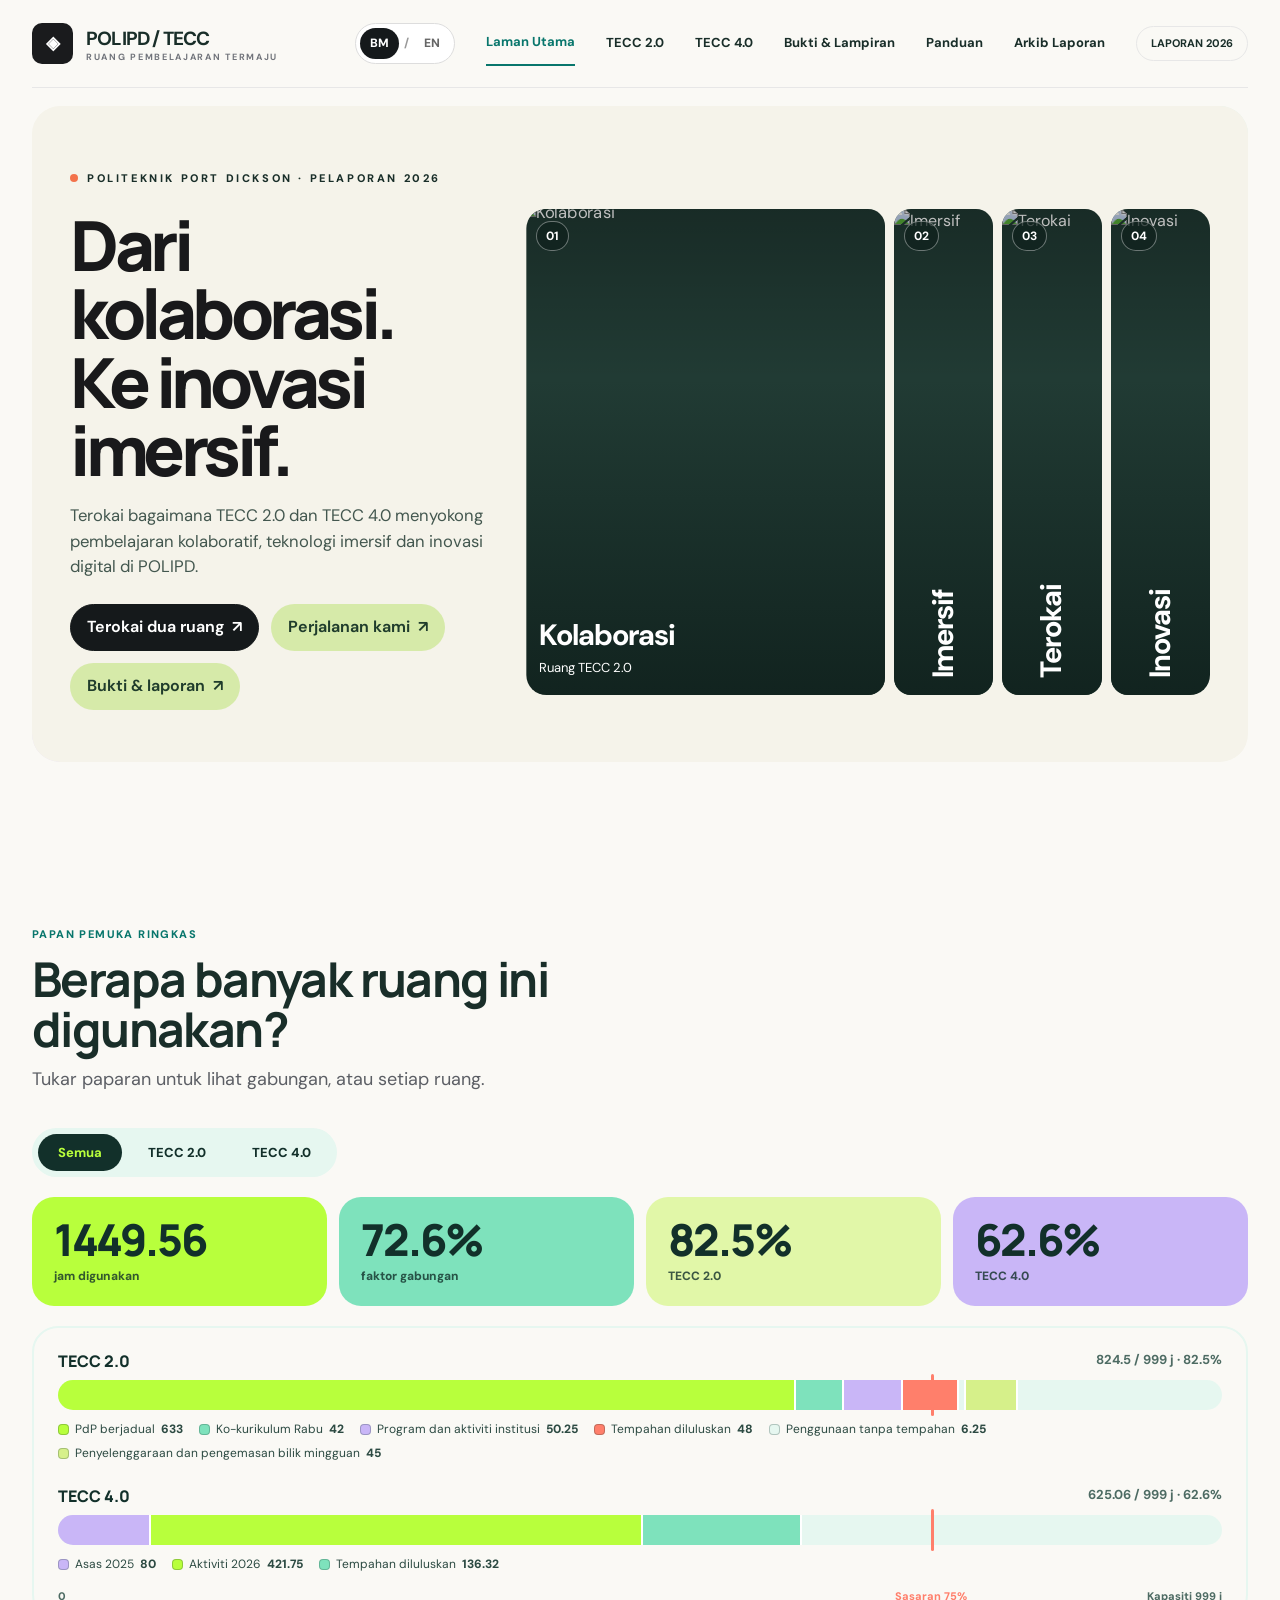
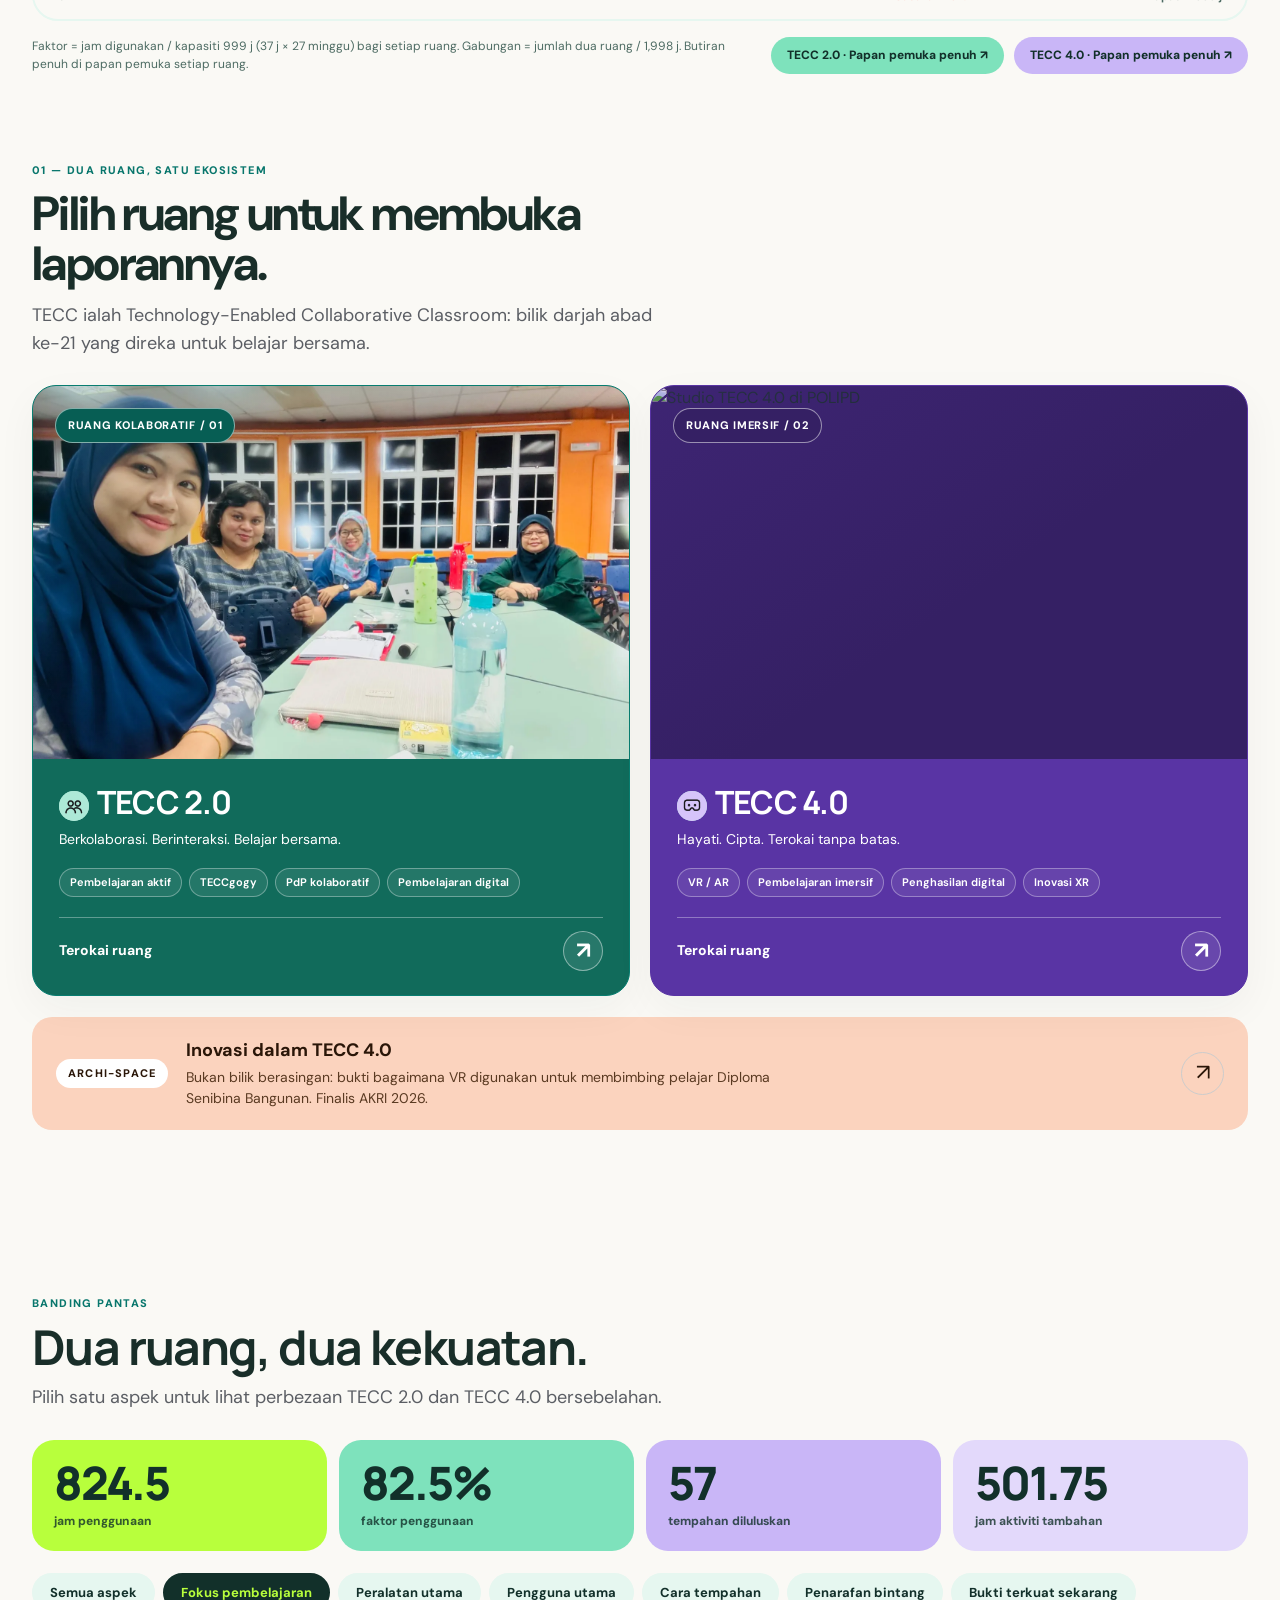
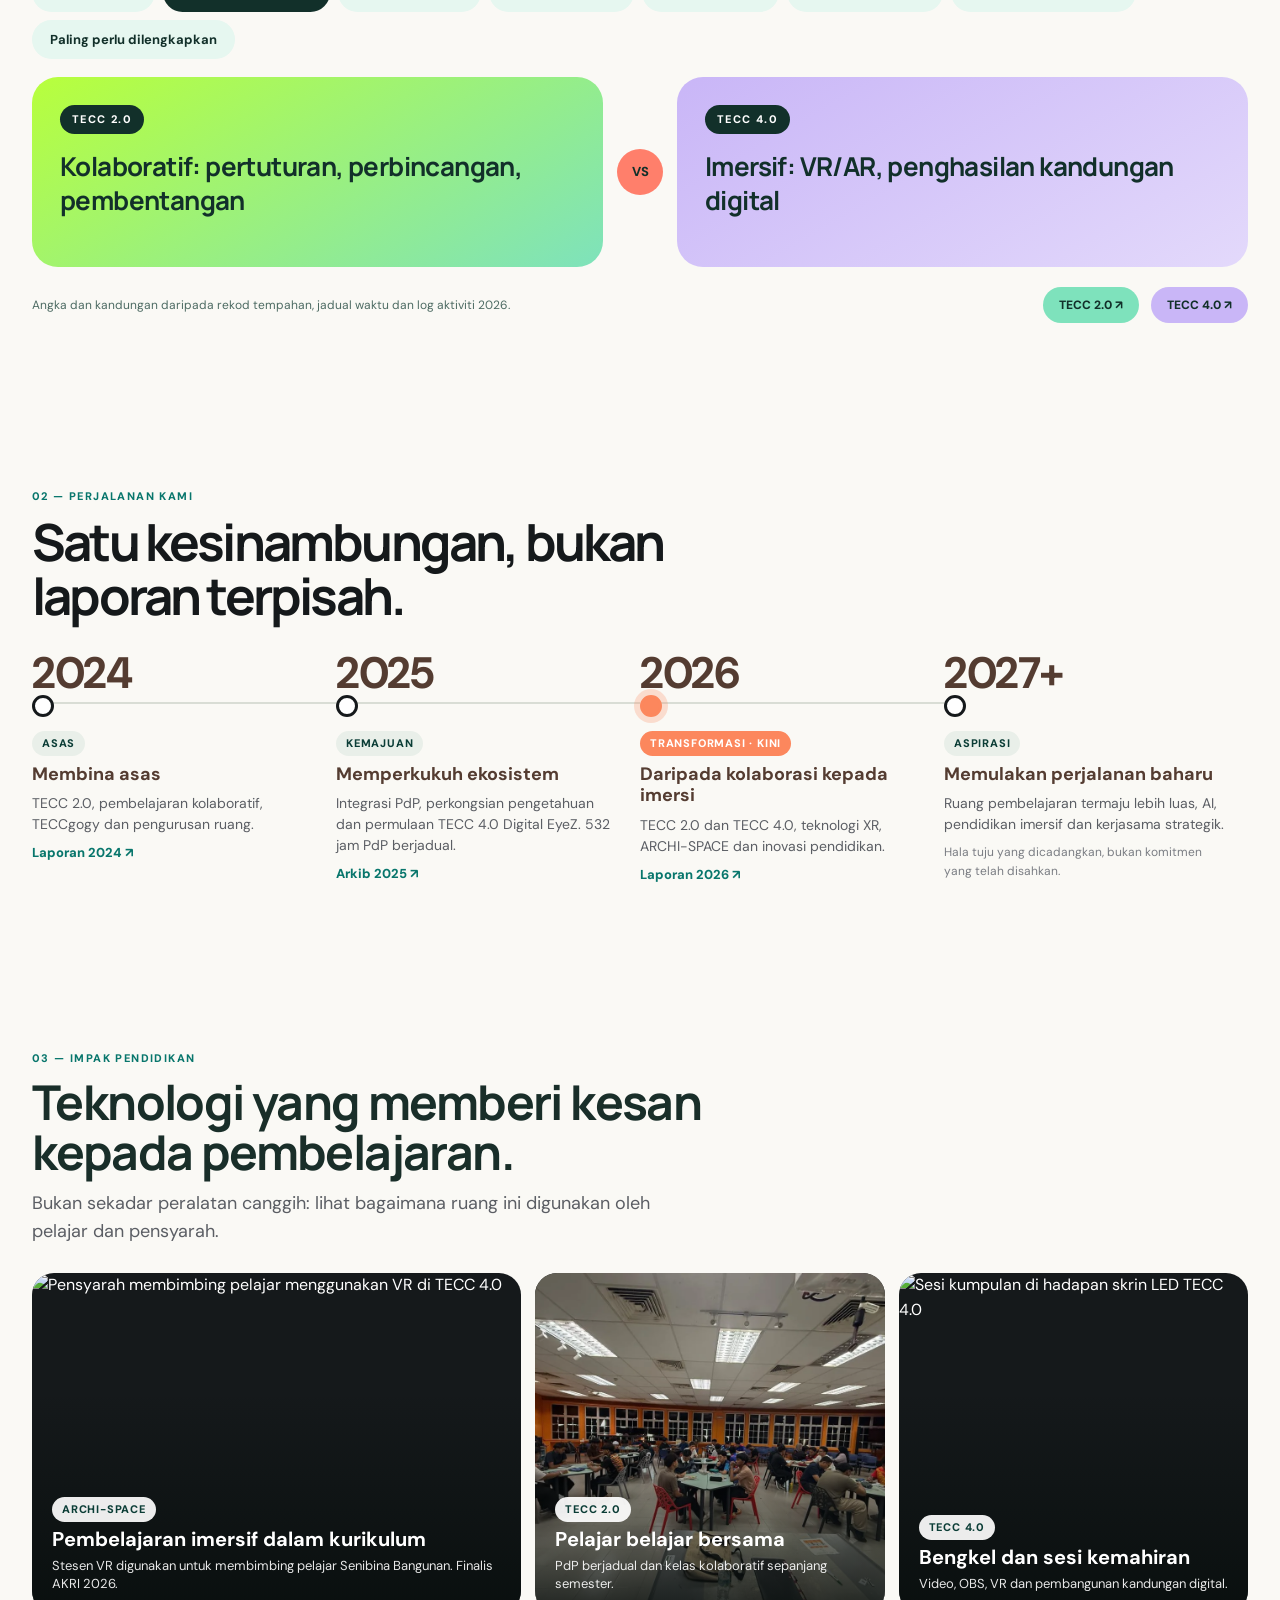
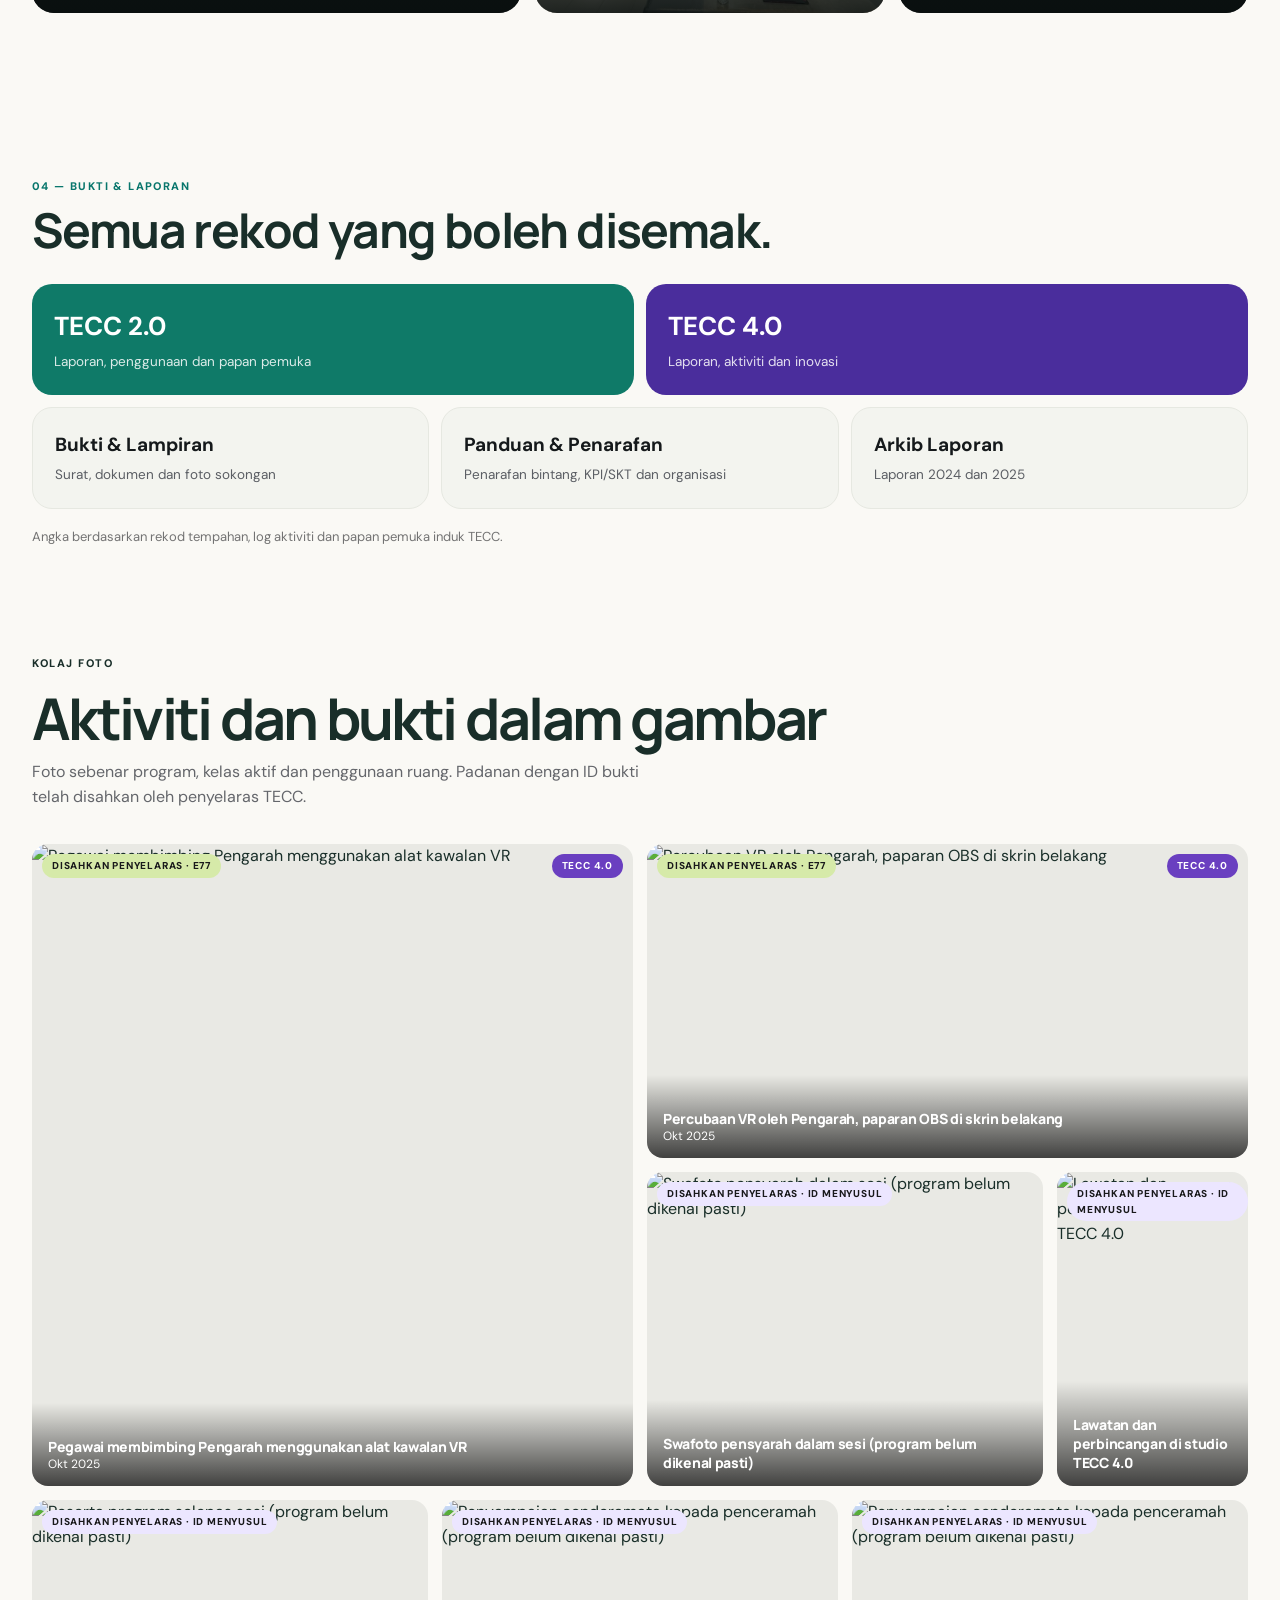
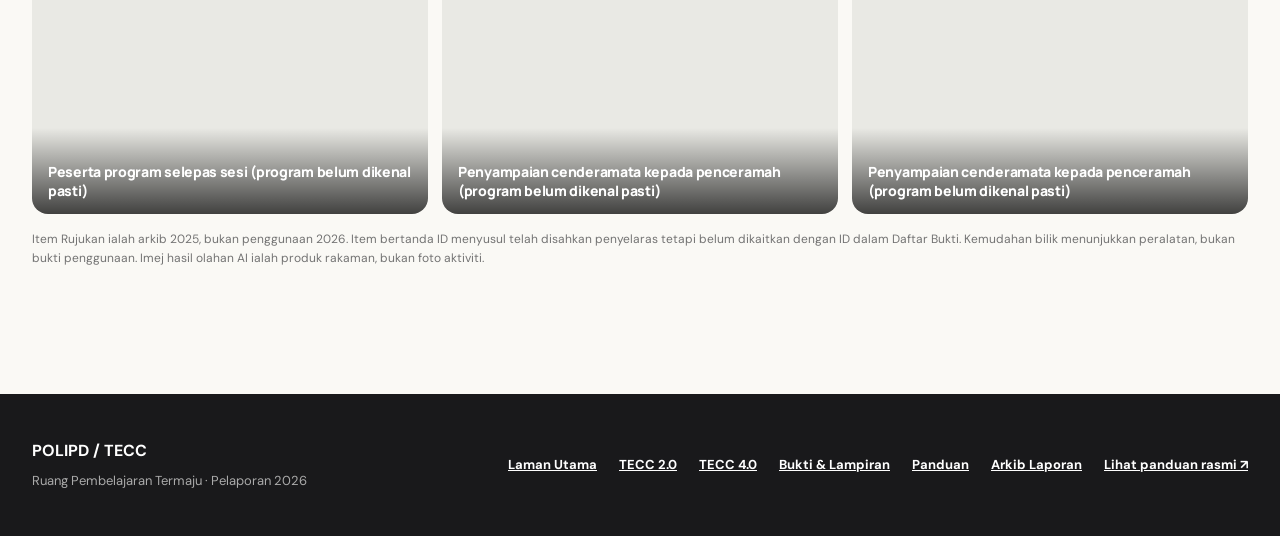
==== commit b602b1f8: "Add files via upload" ====
--- a/index.html
+++ b/index.html
@@ -1,3 +1,3 @@
 <!DOCTYPE html>
 
-<html lang="ms"><head><meta charset="utf-8"/><meta content="width=device-width,initial-scale=1" name="viewport"/><meta content="#ffffff" name="theme-color"/><meta content="Pelaporan Ruang Pembelajaran Termaju POLIPD 2026: TECC 2.0 dan TECC 4.0." name="description"/><meta content="Advanced Learning Spaces | POLIPD 2026" property="og:title"/><meta content="Pelaporan Ruang Pembelajaran Termaju POLIPD 2026: TECC 2.0 dan TECC 4.0." property="og:description"/><title>Advanced Learning Spaces | POLIPD 2026</title><link rel="icon" type="image/webp" href="assets/icons/dashboard.webp"/><meta property="og:type" content="website"/><meta property="og:title" content="TECC 2026 · Laporan Ruang Pembelajaran Termaju POLIPD"/><meta property="og:description" content="Laporan penggunaan TECC 2.0 dan TECC 4.0, Politeknik Port Dickson 2026."/><meta property="og:image" content="assets/hero/tecc4.webp"/><meta name="theme-color" content="#0b3d36"/><link href="styles.css" rel="stylesheet"/><link href="premium.css?v=6.3" rel="stylesheet"/><link href="tecc2-extras.css" rel="stylesheet"/><link href="experience-v7.css?v=7.0" rel="stylesheet"/><link href="collage-v11.css?v=11" rel="stylesheet"/><link href="motion-v8.css?v=8.0" rel="stylesheet"/><link href="guide-v10.css?v=10.1" rel="stylesheet"/></head><body class="v7 v7-index"><a class="skip" data-i18n="t0" href="#main">Langkau ke kandungan</a><header class="wrap topbar"><a class="brand" href="index.html"><span class="brand-icon">◈</span><span><b data-i18n="t1">POLIPD / TECC</b><small data-i18n="t2">RUANG PEMBELAJARAN TERMAJU</small></span></a><nav aria-label="Main" class="nav" id="nav"><div aria-label="Website language" class="lang-toggle" role="group"><button aria-pressed="true" class="lang-option" data-lang="ms" type="button">BM</button><span aria-hidden="true">/</span><button aria-pressed="false" class="lang-option" data-lang="en" type="button">EN</button></div><a data-i18n="x27" data-page="index.html" href="index.html">Laman Utama</a><a data-i18n="x28" data-page="tecc2.html" href="tecc2.html">TECC 2.0</a><a data-i18n="x29" data-page="tecc4.html" href="tecc4.html">TECC 4.0</a><a data-i18n="x30" data-page="lampiran.html" href="lampiran.html">Bukti &amp; Lampiran</a><a data-i18n="x31" data-page="arkib2025.html" href="arkib2025.html">Arkib Laporan</a><span class="year" data-i18n="x32">LAPORAN 2026</span></nav><div aria-label="Website language" class="mobile-language lang-toggle" role="group"><button class="lang-option" data-lang="ms" type="button">BM</button><span aria-hidden="true">/</span><button class="lang-option" data-lang="en" type="button">EN</button></div><button aria-controls="nav" aria-expanded="false" aria-label="Toggle menu" class="menu" id="menu">☰</button></header><main id="main"><section class="hero wrap v7-hero"><div class="v7-hero-copy"><div class="eyebrow"><i class="dot"></i><span data-i18n="x1">POLITEKNIK PORT DICKSON · PELAPORAN 2026</span></div><h1><b class="l1" data-i18n="x2">Dari kolaborasi.</b><br/><span data-i18n="x3">Ke inovasi imersif.</span></h1><p data-i18n="x4">Terokai bagaimana TECC 2.0 dan TECC 4.0 menyokong pembelajaran kolaboratif, teknologi imersif dan inovasi digital di POLIPD.</p><div class="journey-actions"><a class="journey-link" href="#what"><span data-bm="Apa itu TECC?" data-en="What is TECC?">Apa itu TECC?</span> <span aria-hidden="true">↗</span></a><a class="journey-link" href="#journey"><span data-bm="Perjalanan kami" data-en="Our journey">Perjalanan kami</span> <span aria-hidden="true">↗</span></a><a class="journey-link" href="#choose"><span data-bm="Terokai ruang" data-en="Explore spaces">Terokai ruang</span> <span aria-hidden="true">↗</span></a></div></div><div aria-label="Photo gallery" class="v7-gallery v7-hero-gallery" role="group"><button aria-pressed="true" class="v7-photo is-active" type="button"><img alt="Kolaborasi" decoding="async" fetchpriority="high" src="assets/gallery/tecc2-sesi-1.webp"/><span class="v7-photo-number">01</span><span class="v7-photo-caption"><strong data-bm="Kolaborasi" data-en="Collaborate">Kolaborasi</strong><span class="v7-photo-detail"><span data-bm="Ruang TECC 2.0" data-en="TECC 2.0 learning space">Ruang TECC 2.0</span></span></span></button><button aria-pressed="false" class="v7-photo" type="button"><img alt="Imersif" decoding="async" loading="lazy" src="assets/archi/vr-session-multi-station.webp"/><span class="v7-photo-number">02</span><span class="v7-photo-caption"><strong data-bm="Imersif" data-en="Immerse">Imersif</strong><span class="v7-photo-detail"><span data-bm="Pembelajaran melalui VR" data-en="Learning through VR">Pembelajaran melalui VR</span></span></span></button><button aria-pressed="false" class="v7-photo" type="button"><img alt="Terokai" decoding="async" loading="lazy" src="assets/archi/archi-space-lab-overview.webp"/><span class="v7-photo-number">03</span><span class="v7-photo-caption"><strong data-bm="Terokai" data-en="Explore">Terokai</strong><span class="v7-photo-detail"><span data-bm="Studio TECC 4.0" data-en="TECC 4.0 studio">Studio TECC 4.0</span></span></span></button><button aria-pressed="false" class="v7-photo" type="button"><img alt="Inovasi" decoding="async" loading="lazy" src="assets/archi/archi-space-lab-overview.webp"/><span class="v7-photo-number">04</span><span class="v7-photo-caption"><strong data-bm="Inovasi" data-en="Innovate">Inovasi</strong><span class="v7-photo-detail"><span data-bm="ARCHI-SPACE · bimbingan VR" data-en="ARCHI-SPACE · VR guidance">ARCHI-SPACE · bimbingan VR</span></span></span></button></div><div class="v7-hero-foot"><span data-bm="02 ruang pembelajaran" data-en="02 learning spaces">02 ruang pembelajaran</span><span data-bm="2024–2026 · Perjalanan kami" data-en="2024–2026 · Our journey">2024–2026 · Perjalanan kami</span><span data-bm="Pelaporan &amp; bukti" data-en="Reporting &amp; evidence">Pelaporan &amp; bukti</span></div></section><div aria-hidden="true" class="marquee"><div><span>01 PENGENALAN</span><span>02 PENTADBIRAN</span><span>03 PAPAN PEMUKA DATA</span><span>04 PENGGUNAAN</span><span>05 ANALISIS</span><span>06 SOROTAN</span><span>07 PENAMBAHBAIKAN</span><span>08 LAMPIRAN</span><span>01 PENGENALAN</span><span>02 PENTADBIRAN</span><span>03 PAPAN PEMUKA DATA</span><span>04 PENGGUNAAN</span><span>05 ANALISIS</span><span>06 SOROTAN</span><span>07 PENAMBAHBAIKAN</span><span>08 LAMPIRAN</span></div></div><section class="wrap section guide-what v7-reveal" id="what"><span class="kicker" data-bm="01 — APA ITU TECC?" data-en="01 — WHAT IS TECC?">01 — APA ITU TECC?</span><h2 data-bm="Bilik darjah yang digerakkan teknologi, direka untuk belajar bersama." data-en="A technology-enabled classroom, designed for learning together.">Bilik darjah yang digerakkan teknologi, direka untuk belajar bersama.</h2><div class="gw-intro"><p class="lead" data-bm="TECC ialah Technology-Enabled Collaborative Classroom: ruang pembelajaran abad ke-21 di politeknik Malaysia. Ia bukan bilik kuliah biasa. Ruang ini mesti digunakan untuk pembelajaran yang menggalakkan kemahiran abad ke-21, Pendidikan 3.0 dan pemikiran aras tinggi." data-en="TECC stands for Technology-Enabled Collaborative Classroom: a 21st-century learning space in Malaysian polytechnics. It is not an ordinary lecture room. It must be used for learning that promotes 21st-century skills, Education 3.0 and higher-order thinking.">TECC ialah Technology-Enabled Collaborative Classroom: ruang pembelajaran abad ke-21 di politeknik Malaysia. Ia bukan bilik kuliah biasa. Ruang ini mesti digunakan untuk pembelajaran yang menggalakkan kemahiran abad ke-21, Pendidikan 3.0 dan pemikiran aras tinggi.</p><div class="gw-chips"><span data-bm="Kemahiran abad ke-21" data-en="21st-century skills">Kemahiran abad ke-21</span><span data-bm="Pendidikan 3.0" data-en="Education 3.0">Pendidikan 3.0</span><span data-bm="Pemikiran aras tinggi" data-en="Higher-order thinking">Pemikiran aras tinggi</span><span class="gw-neq" data-bm="TECC bukan TEC (Technology-Enabled Classroom)" data-en="TECC is not TEC (Technology-Enabled Classroom)">TECC bukan TEC (Technology-Enabled Classroom)</span></div></div><h3 class="gw-sub"><span data-bm="Tiga ruang di POLIPD, tiga cara belajar" data-en="Three spaces at POLIPD, three ways to learn">Tiga ruang di POLIPD, tiga cara belajar</span></h3><div class="gw-spaces"><article class="gw-card gw-c2"><span class="gw-tag">TECC 2.0</span><h4 data-bm="Ruang kolaboratif" data-en="Collaborative space">Ruang kolaboratif</h4><p data-bm="Bilik untuk PdP berjadual: perbincangan, pembentangan dan kerja berkumpulan. Pensyarah bertindak sebagai fasilitator, pelajar sebagai rakan belajar." data-en="A room for scheduled teaching and learning: discussion, presentation and group work. Lecturers act as facilitators, students as collaborators.">Bilik untuk PdP berjadual: perbincangan, pembentangan dan kerja berkumpulan. Pensyarah bertindak sebagai fasilitator, pelajar sebagai rakan belajar.</p><ul class="gw-list"><li><span data-bm="Empat kawasan: Penerokaan, Perbincangan, Kolaborasi, Rehat" data-en="Four areas: Exploration, Discussion, Collaboration, Time-out">Empat kawasan: Penerokaan, Perbincangan, Kolaborasi, Rehat</span></li><li><span data-bm="Terbuka kepada semua program dalam institusi" data-en="Open to all programmes in the institution">Terbuka kepada semua program dalam institusi</span></li></ul><a class="gw-go" href="tecc2.html"><span data-bm="Buka laporan TECC 2.0" data-en="Open the TECC 2.0 report">Buka laporan TECC 2.0</span> <span aria-hidden="true">↗</span></a></article><article class="gw-card gw-c4"><span class="gw-tag">TECC 4.0 · DigitalEyez</span><h4 data-bm="Ruang imersif" data-en="Immersive space">Ruang imersif</h4><p data-bm="Studio berasaskan VR dan AR untuk Immersive Investigation (I2), serta penghasilan kandungan digital seperti green screen dan rakaman." data-en="A VR and AR based studio for Immersive Investigation (I2), plus digital content production such as green screen and recording.">Studio berasaskan VR dan AR untuk Immersive Investigation (I2), serta penghasilan kandungan digital seperti green screen dan rakaman.</p><ul class="gw-list"><li><span data-bm="Empat jenis I2: Visualisasi, Penerokaan, Simulasi, Pembelajaran Permainan" data-en="Four I2 types: Visualisation, Exploration, Simulation, Game Learning">Empat jenis I2: Visualisasi, Penerokaan, Simulasi, Pembelajaran Permainan</span></li><li><span data-bm="Contoh guna: reka bentuk seni bina, projek akhir (FYP), simulasi peralatan" data-en="Example uses: architectural design, final-year projects (FYP), equipment simulation">Contoh guna: reka bentuk seni bina, projek akhir (FYP), simulasi peralatan</span></li></ul><a class="gw-go" href="tecc4.html"><span data-bm="Buka laporan TECC 4.0" data-en="Open the TECC 4.0 report">Buka laporan TECC 4.0</span> <span aria-hidden="true">↗</span></a></article><article class="gw-card gw-c5"><span class="gw-tag">ARCHI-SPACE</span><h4 data-bm="Inovasi dalam TECC 4.0" data-en="Innovation inside TECC 4.0">Inovasi dalam TECC 4.0</h4><p data-bm="Bukan bilik berasingan. Ia bukti bagaimana VR digunakan untuk membimbing pelajar Diploma Senibina Bangunan, dan menyokong Elemen 4 penarafan bintang (Inovasi, Penyelidikan dan Kolaborasi)." data-en="Not a separate room. It shows how VR is used to guide Diploma in Building Architecture students, and supports Element 4 of the star rating (Innovation, Research and Collaboration).">Bukan bilik berasingan. Ia bukti bagaimana VR digunakan untuk membimbing pelajar Diploma Senibina Bangunan, dan menyokong Elemen 4 penarafan bintang (Inovasi, Penyelidikan dan Kolaborasi).</p><ul class="gw-list"><li><span data-bm="Finalis AKRI 2026" data-en="AKRI 2026 finalist">Finalis AKRI 2026</span></li></ul><a class="gw-go" href="tecc4.html#innovation"><span data-bm="Lihat bukti inovasi" data-en="See the innovation evidence">Lihat bukti inovasi</span> <span aria-hidden="true">↗</span></a></article></div><p class="small muted"><span data-bm="Sumber: Garis Panduan TeCC 2.0 (BIPD 2024) dan Garis Panduan TeCC 4.0 DigitalEyez (BIPD 2024)." data-en="Source: TeCC 2.0 Guideline (BIPD 2024) and TeCC 4.0 DigitalEyez Guideline (BIPD 2024).">Sumber: Garis Panduan TeCC 2.0 (BIPD 2024) dan Garis Panduan TeCC 4.0 DigitalEyez (BIPD 2024).</span></p></section><section class="wrap v7-reveal" id="choose"><div class="choice-head"><span class="kicker" data-i18n="x5">02 — PILIH RUANG PEMBELAJARAN</span><p data-i18n="x6">Pilih ruang untuk membuka laporan penggunaan 2026 dan dokumen sokongan masing-masing.</p></div><div class="choice-grid"><a class="room-card room-card--tecc2" href="tecc2.html"><div class="room-art art-2 photo-cover"><img alt="Ruang pembelajaran kolaboratif TECC 2.0 di POLIPD" decoding="async" loading="eager" src="assets/hero/tecc2.webp"/><span class="tilt" data-i18n="x7">RUANG KOLABORATIF / 01</span></div><div class="room-info"><div class="room-copy"><h3>TECC 2.0</h3><p data-i18n="x8">Berkolaborasi. Berinteraksi. Belajar bersama.</p></div><div class="room-features"><span data-bm="Pembelajaran aktif" data-en="Active learning">Pembelajaran aktif</span><span data-bm="TECCgogy" data-en="TECCgogy">TECCgogy</span><span data-bm="PdP kolaboratif" data-en="Collaborative learning">PdP kolaboratif</span><span data-bm="Pembelajaran digital" data-en="Digital learning">Pembelajaran digital</span></div><div class="room-cta"><span data-bm="Terokai ruang" data-en="Explore space">Terokai ruang</span><span aria-hidden="true" class="circle-arrow">↗</span></div></div></a><a class="room-card room-card--tecc4" href="tecc4.html"><div class="room-art art-4 photo-cover"><img alt="Studio TECC 4.0 di POLIPD" decoding="async" loading="eager" src="assets/hero/tecc4.webp"/><span class="tilt" data-i18n="x9">RUANG IMERSIF / 02</span></div><div class="room-info"><div class="room-copy"><h3>TECC 4.0</h3><p data-i18n="x10">Hayati. Cipta. Terokai tanpa batas.</p></div><div class="room-features"><span data-bm="VR / AR" data-en="VR / AR">VR / AR</span><span data-bm="Pembelajaran imersif" data-en="Immersive learning">Pembelajaran imersif</span><span data-bm="Penghasilan digital" data-en="Digital production">Penghasilan digital</span><span data-bm="Inovasi XR" data-en="XR innovation">Inovasi XR</span></div><div class="room-cta"><span data-bm="Terokai ruang" data-en="Explore space">Terokai ruang</span><span aria-hidden="true" class="circle-arrow">↗</span></div></div></a></div></section><section class="wrap section v7-impact v7-reveal" id="impact"><div class="v7-sectionhead"><span class="kicker" data-bm="03 — IMPAK KAMI" data-en="03 — OUR IMPACT">03 — IMPAK KAMI</span><h2 data-bm="Pembelajaran melangkaui batas." data-en="Learning beyond boundaries.">Pembelajaran melangkaui batas.</h2><p class="small muted" data-bm="Data pelaporan 2026 · snapshot 27 November" data-en="2026 reporting data · 27 November snapshot">Data pelaporan 2026 · snapshot 27 November</p></div><div class="v10-usage" aria-label="Penggunaan TECC 2.0 dan TECC 4.0"><a class="v10-u u2" href="tecc2.html#dash" style="--p:82.5"><div class="v10-ring"><b><span data-v7-metric="tecc2.summary.factor" data-suffix="%">82.5%</span></b></div><div><span class="v7-label" data-bm="Penggunaan TECC 2.0 · 2026" data-en="TECC 2.0 usage · 2026">Penggunaan TECC 2.0 · 2026</span><strong data-bm="824.5 j daripada 999 j" data-en="824.5 h of 999 h">824.5 j daripada 999 j</strong><small data-bm="Faktor penggunaan setahun · sasaran Garis Panduan 75–80%" data-en="Annual utility factor · Guideline target 75–80%">Faktor penggunaan setahun · sasaran Garis Panduan 75–80%</small></div></a><a class="v10-u u4" href="tecc4.html#dash" style="--p:62.6"><div class="v10-ring"><b><span data-v7-metric="tecc4.dashboardFactor" data-suffix="%">62.6%</span></b></div><div><span class="v7-label" data-bm="Penggunaan TECC 4.0 · 2026" data-en="TECC 4.0 usage · 2026">Penggunaan TECC 4.0 · 2026</span><strong data-bm="625.06 j daripada 999 j" data-en="625.06 h of 999 h">625.06 j daripada 999 j</strong><small data-bm="Faktor penggunaan setahun · tempahan diluluskan dan aktiviti" data-en="Annual utility factor · approved bookings and activities">Faktor penggunaan setahun · tempahan diluluskan dan aktiviti</small></div></a></div><div class="v7-bento"><a class="v7-tile v7-tile-photo v7-tile-large" href="tecc2.html#dash"><img alt="Kursus TECC Smart Teaching" loading="lazy" src="assets/lampiran/kursus-tecc-smart-teaching-21jan2026-video.webp"/><div><span class="v7-label" data-bm="TECC 2.0 · Jumlah dilaporkan" data-en="TECC 2.0 · Reported total">TECC 2.0 · Jumlah dilaporkan</span><strong data-v7-metric="tecc2.summary.total">824.5</strong><span data-bm="jam penggunaan · termasuk penyelenggaraan" data-en="hours of use · including maintenance">jam penggunaan · termasuk penyelenggaraan</span></div></a><a class="v7-tile v7-lime" href="tecc2.html#dash"><span class="v7-label" data-bm="Faktor penggunaan" data-en="Utility factor">Faktor penggunaan</span><strong data-suffix="%" data-v7-metric="tecc2.summary.factor">82.5%</strong><span data-bm="TECC 2.0 · 824.5 / 999 j" data-en="TECC 2.0 · 824.5 / 999 h">TECC 2.0 · 824.5 / 999 j</span></a><a class="v7-tile v7-lavender" href="tecc4.html#dash"><span class="v7-label" data-bm="Tempahan diluluskan" data-en="Approved bookings">Tempahan diluluskan</span><strong data-v7-metric="tecc4.summary.approved">57</strong><span data-bm="TECC 4.0" data-en="TECC 4.0">TECC 4.0</span></a><a class="v7-tile v7-peach" href="tecc4.html#usage"><span class="v7-label" data-bm="Aktiviti tambahan TECC 4.0" data-en="Additional TECC 4.0 activities">Aktiviti tambahan TECC 4.0</span><strong data-v7-metric="tecc4.activityHours">501.75</strong><span data-bm="jam aktiviti di TECC 4.0" data-en="activity hours in TECC 4.0">jam aktiviti di TECC 4.0</span></a><a class="v7-tile v7-tile-photo v7-archi" href="tecc4.html#innovation"><img alt="ARCHI-SPACE immersive lab" loading="lazy" src="assets/archi/archi-space-lab-overview.webp"/><div><span class="v7-label" data-bm="Inovasi imersif" data-en="Immersive innovation">Inovasi imersif</span><strong>ARCHI-SPACE</strong><span data-bm="Finalis AKRI 2026" data-en="AKRI 2026 finalist">Finalis AKRI 2026</span></div></a></div><p class="small muted" data-bm="Angka berdasarkan rekod tempahan, log aktiviti dan papan pemuka induk TECC." data-en="Figures are based on booking records, activity logs and the TECC master dashboard.">Angka berdasarkan rekod tempahan, log aktiviti dan papan pemuka induk TECC.</p></section><section class="wrap section journey v7-reveal" id="journey"><span class="kicker" data-bm="PERJALANAN KAMI · 2024–2026" data-en="OUR JOURNEY · 2024–2026">PERJALANAN KAMI · 2024–2026</span><h2 data-bm="Daripada kolaborasi kepada inovasi imersif." data-en="From collaborative learning to immersive innovation.">Daripada kolaborasi kepada inovasi imersif.</h2><p class="lead" data-bm="Satu kesinambungan pembangunan ruang, pedagogi dan teknologi di POLIPD." data-en="A continuing evolution of learning spaces, pedagogy and technology at POLIPD.">Satu kesinambungan pembangunan ruang, pedagogi dan teknologi di POLIPD.</p><div class="journey-grid"><article class="journey-card foundation v7-reveal"><div class="journey-year">2024</div><h3 data-bm="Asas &amp; kesediaan" data-en="Foundation &amp; readiness">Asas &amp; kesediaan</h3><p data-bm="TECC 2.0 sebagai asas pembelajaran kolaboratif; garis panduan, pelan ruang, tinjauan pelajar dan perancangan TECC 4.0." data-en="TECC 2.0 as the foundation for collaborative learning; guidelines, floor plans, student surveys and TECC 4.0 planning.">TECC 2.0 sebagai asas pembelajaran kolaboratif; garis panduan, pelan ruang, tinjauan pelajar dan perancangan TECC 4.0.</p><strong class="journey-metric" data-bm="Dokumentasi asas" data-en="Foundational documentation">Dokumentasi asas</strong><a class="journey-link" href="https://polipdtecc.my.canva.site/tecc-2-0-part-1-about-us"><span data-bm="Laporan 2024" data-en="2024 report">Laporan 2024</span> <span aria-hidden="true">↗</span></a></article><article class="journey-card integration v7-reveal"><div class="journey-year">2025</div><h3 data-bm="Integrasi PdP" data-en="Teaching &amp; learning integration">Integrasi PdP</h3><p data-bm="Pengukuhan TECCgogy, pengurusan ruang dan perkongsian pengetahuan." data-en="Strengthening TECCgogy, space management and knowledge sharing.">Pengukuhan TECCgogy, pengurusan ruang dan perkongsian pengetahuan.</p><strong class="journey-metric" data-bm="532 jam PdP berjadual" data-en="532 scheduled teaching hours">532 jam PdP berjadual</strong><a class="journey-link" href="https://sites.google.com/polipd.edu.my/teccppd/tecc-2-0-2025?authuser=0"><span data-bm="Laporan 2025" data-en="2025 report">Laporan 2025</span> <span aria-hidden="true">↗</span></a></article><article class="journey-card innovation v7-reveal"><div class="journey-year">2026</div><h3 data-bm="Inovasi imersif" data-en="Immersive innovation">Inovasi imersif</h3><p data-bm="Pelaporan bersepadu TECC 2.0 dan TECC 4.0, penggunaan XR serta inovasi ARCHI-SPACE." data-en="Integrated TECC 2.0 and TECC 4.0 reporting, XR use and ARCHI-SPACE innovation.">Pelaporan bersepadu TECC 2.0 dan TECC 4.0, penggunaan XR serta inovasi ARCHI-SPACE.</p><strong class="journey-metric" data-bm="633 jam PdP berjadual*" data-en="633 scheduled teaching hours*">633 jam PdP berjadual*</strong><a class="journey-link" href="tecc4.html"><span data-bm="Terokai TECC 4.0" data-en="Explore TECC 4.0">Terokai TECC 4.0</span> <span aria-hidden="true">↗</span></a></article></div><p class="small muted" data-bm="*Angka 2026 berdasarkan data laman. Angka 2025 daripada TECC Annual Report 2025." data-en="*2026 figures are based on website data. 2025 figure from TECC Annual Report 2025.">*Angka 2026 berdasarkan data laman. Angka 2025 daripada TECC Annual Report 2025.</p><a class="journey-link" data-bm="Terokai ruang dan hala tuju kami" data-en="Explore our spaces and future direction" href="#choose">Terokai ruang dan hala tuju kami</a></section><aside class="future-next wrap v7-future v7-reveal"><div class="future-top"><div><span class="kicker" data-bm="BAB SETERUSNYA · 2027 &amp; SETERUSNYA" data-en="THE NEXT CHAPTER · 2027 &amp; BEYOND">BAB SETERUSNYA · 2027 &amp; SETERUSNYA</span><h2 data-bm="Meneroka perjalanan baharu." data-en="Embarking on a new journey.">Meneroka perjalanan baharu.</h2><p data-bm="Memperkasa ekosistem pembelajaran digital melalui penerokaan teknologi, inovasi pedagogi dan kerjasama strategik." data-en="Enriching our digital learning ecosystem through technology exploration, pedagogical innovation and strategic collaboration.">Memperkasa ekosistem pembelajaran digital melalui penerokaan teknologi, inovasi pedagogi dan kerjasama strategik.</p></div><svg aria-hidden="true" class="future-orbit" fill="none" viewbox="0 0 120 120"><circle cx="60" cy="60" r="43" stroke="#8b9ded"></circle><circle cx="60" cy="60" r="29" stroke="#8b9ded"></circle><ellipse cx="60" cy="60" rx="54" ry="22" stroke="#75e6d4" stroke-width="2" transform="rotate(-40 60 60)"></ellipse><circle cx="60" cy="60" fill="#75e6d4" r="9"></circle><circle cx="98" cy="30" fill="#cab4ff" r="5"></circle><circle cx="20" cy="82" fill="#75e6d4" r="4"></circle></svg></div><div class="future-pillars"><div><svg aria-hidden="true" fill="none" stroke="currentColor" stroke-width="1.6" viewbox="0 0 24 24"><rect height="12" rx="2" width="16" x="4" y="4"></rect><path d="M8 21h8m-4-5v5M8 10l3 3 5-6"></path></svg><span data-bm="AI &amp; pedagogi digital" data-en="AI &amp; digital pedagogy">AI &amp; pedagogi digital</span></div><div><svg aria-hidden="true" fill="none" stroke="currentColor" stroke-width="1.6" viewbox="0 0 24 24"><rect height="12" rx="4" width="20" x="2" y="6"></rect><circle cx="7" cy="12" r="2"></circle><circle cx="17" cy="12" r="2"></circle></svg><span data-bm="Pendidikan imersif" data-en="Immersive education">Pendidikan imersif</span></div><div><svg aria-hidden="true" fill="none" stroke="currentColor" stroke-width="1.6" viewbox="0 0 24 24"><circle cx="12" cy="5" r="3"></circle><circle cx="5" cy="18" r="3"></circle><circle cx="19" cy="18" r="3"></circle><path d="M10 8l-4 7m8-7 4 7M8 18h8"></path></svg><span data-bm="Kerjasama strategik" data-en="Strategic collaboration">Kerjasama strategik</span></div></div><p class="future-note" data-bm="Hala tuju yang dicadangkan · bukan komitmen yang telah disahkan." data-en="Proposed future direction · not an approved commitment.">Hala tuju yang dicadangkan · bukan komitmen yang telah disahkan.</p></aside><section class="wrap section" id="chapters"></section><section class="wrap section v7-reveal" id="status"><span class="kicker" data-i18n="x14">04 — STATUS LAPORAN 2026</span><h2 data-i18n="x15">Kemajuan empat komponen wajib</h2><p class="lead" data-i18n="x16">Setiap sel membuka bahagian berkaitan. Status dikemas kini daripada fail data tunggal.</p><div class="tablewrap"><table class="matrix"><thead><tr><th></th><th>TECC 2.0</th><th>TECC 4.0</th></tr></thead><tbody id="statusMatrix"></tbody></table></div><p class="small muted"><span data-i18n="x17">Bukti dan lampiran dikumpulkan di satu tempat.</span> <a data-i18n="x18" href="lampiran.html">Lihat Bukti &amp; Lampiran ↗</a></p></section><section class="wrap section two v7-reveal" id="about"><div><span class="kicker" data-i18n="x19">05 — TENTANG LAPORAN</span><h2><span data-i18n="x20">Direka untuk memaparkan</span><br/><span data-bm="pembelajaran yang hidup." data-en="learning in action.">pembelajaran yang hidup.</span></h2></div><div><p class="lead" data-i18n="x21">Portal pelaporan ini menghimpunkan maklumat asas, kaedah penggunaan dan rekod aktiviti, SOP serta penyelenggaraan, dan platform penyebarluasan — mengikut empat komponen Panduan Pelaporan Ruang Pembelajaran Termaju POLYCC.</p><div class="mini-pills"><a data-i18n="x22" href="tecc2.html#profile">01 / Profil Ruang</a><a data-i18n="x23" href="tecc2.html#usage">02 / Penggunaan</a><a data-i18n="x24" href="tecc2.html#sop">03 / SOP</a><a data-i18n="x25" href="tecc2.html#sharing">04 / Penyebarluasan</a></div><p class="small muted" data-i18n="x26">Nota pematuhan: Panduan rasmi menetapkan Google Sites untuk penyerahan. Laman web HTML ini ialah versi custom dan perlu mendapat persetujuan penyelaras sekiranya menggantikan Google Sites.</p><a class="cta" data-i18n="t23" href="assets/panduan-pelaporan-ruang.pdf" rel="noopener" target="_blank">Lihat panduan rasmi ↗</a></div></section><section class="wrap section"><div class="compare-intro"><span class="kicker" data-bm="06 — PANDUAN MEMILIH RUANG" data-en="06 — CHOOSE YOUR LEARNING SPACE">06 — PANDUAN MEMILIH RUANG</span><p class="lead" data-bm="Bandingkan fungsi, kapasiti dan kemudahan kedua-dua ruang." data-en="Compare the roles, capacities and facilities of both spaces.">Bandingkan fungsi, kapasiti dan kemudahan kedua-dua ruang.</p></div><div id="compare"></div></section></main><section class="wrap section guide-kpi v7-reveal" id="guide"><span class="kicker" data-bm="07 — GARIS PANDUAN &amp; PENARAFAN BINTANG" data-en="07 — GUIDELINES &amp; STAR RATING">07 — GARIS PANDUAN &amp; PENARAFAN BINTANG</span><h2 data-bm="Apa yang dinilai, dan di mana buktinya." data-en="What is assessed, and where the evidence is.">Apa yang dinilai, dan di mana buktinya.</h2><p class="lead" data-bm="Setiap ruang dinilai pada akhir tahun oleh Pegawai e-Pembelajaran dan disahkan oleh Pengarah atau Timbalan Pengarah (Akademik)." data-en="Each space is assessed at the end of the year by the e-Learning Officer and verified by the Director or Deputy Director (Academic).">Setiap ruang dinilai pada akhir tahun oleh Pegawai e-Pembelajaran dan disahkan oleh Pengarah atau Timbalan Pengarah (Akademik).</p><h3 class="gw-sub"><span data-bm="1. Sasaran dasar pusat TECC (2023–2027)" data-en="1. Central TECC policy targets (2023–2027)">1. Sasaran dasar pusat TECC (2023–2027)</span></h3><div class="gk-targets"><div class="gk-t t1"><strong>75–80%</strong><span data-bm="Faktor penggunaan setiap semester" data-en="Utility factor per semester">Faktor penggunaan setiap semester</span><small><span data-bm="TECC 2.0: " data-en="TECC 2.0: ">TECC 2.0: </span><b data-v7-metric="tecc2.summary.factor" data-suffix="%">82.5%</b> · <span data-bm="TECC 4.0: " data-en="TECC 4.0: ">TECC 4.0: </span><b data-v7-metric="tecc4.dashboardFactor" data-suffix="%">62.6%</b></small></div><div class="gk-t t2"><strong>1–4</strong><span data-bm="Kursus setiap program yang menggunakan TECC" data-en="Courses per programme using TECC">Kursus setiap program yang menggunakan TECC</span></div><div class="gk-t t3"><strong>2–4</strong><span data-bm="Aktiviti selain PdP dalam jadual" data-en="Activities other than teaching in the schedule">Aktiviti selain PdP dalam jadual</span></div></div><h3 class="gw-sub"><span data-bm="2. Elemen penarafan bintang" data-en="2. Star-rating elements">2. Elemen penarafan bintang</span></h3><div class="gk-rate"><div class="gk-room"><b>TECC 2.0</b><div class="gb-bar"><div class="gb-seg e1" style="flex:50"><b>50%</b><span data-bm="Reka bentuk P&amp;P" data-en="Teaching &amp; learning design">Reka bentuk P&amp;P</span></div><div class="gb-seg e2" style="flex:30"><b>30%</b><span data-bm="Pengurusan ruang" data-en="Space management">Pengurusan ruang</span></div><div class="gb-seg e3" style="flex:20"><b>20%</b><span data-bm="Perkongsian ilmu" data-en="Sharing knowledge">Perkongsian ilmu</span></div></div><details class="gd"><summary><span data-bm="Apa yang termasuk?" data-en="What is included?">Apa yang termasuk?</span></summary><ul><li><span data-bm="Reka bentuk P&amp;P: kerangka kursus, RMS, refleksi pelajar, kaedah mengajar, integrasi teknologi, CIDOS, pemerhatian P&amp;P" data-en="Teaching design: course outline, semester teaching plan, student reflection, teaching method, technology integration, CIDOS, observation">Reka bentuk P&amp;P: kerangka kursus, RMS, refleksi pelajar, kaedah mengajar, integrasi teknologi, CIDOS, pemerhatian P&amp;P</span></li><li><span data-bm="Pengurusan ruang: carta organisasi, perancangan, kalendar, faktor penggunaan, jadual, SOP, penyelenggaraan" data-en="Space management: organisation chart, planning, calendar, utility factor, schedule, SOP, maintenance">Pengurusan ruang: carta organisasi, perancangan, kalendar, faktor penggunaan, jadual, SOP, penyelenggaraan</span></li><li><span data-bm="Perkongsian ilmu: taklimat penggunaan, bilangan aktiviti, platform penyebaran" data-en="Sharing knowledge: orientation, number of activities, dissemination platform">Perkongsian ilmu: taklimat penggunaan, bilangan aktiviti, platform penyebaran</span></li></ul></details><a class="gw-go" href="tecc2.html#rubric"><span data-bm="Rubrik penuh TECC 2.0" data-en="Full TECC 2.0 rubric">Rubrik penuh TECC 2.0</span> <span aria-hidden="true">↗</span></a></div><div class="gk-room"><b>TECC 4.0</b><div class="gb-bar"><div class="gb-seg e1" style="flex:50"><b>50%</b><span data-bm="Reka bentuk P&amp;P" data-en="Teaching &amp; learning design">Reka bentuk P&amp;P</span></div><div class="gb-seg e2" style="flex:20"><b>20%</b><span data-bm="Pengurusan ruang" data-en="Space management">Pengurusan ruang</span></div><div class="gb-seg e3" style="flex:20"><b>20%</b><span data-bm="Perkongsian ilmu" data-en="Sharing knowledge">Perkongsian ilmu</span></div><div class="gb-seg e4" style="flex:10"><b>10%</b><span data-bm="Inovasi" data-en="Innovation">Inovasi</span></div></div><details class="gd"><summary><span data-bm="Apa yang termasuk?" data-en="What is included?">Apa yang termasuk?</span></summary><ul><li><span data-bm="Elemen 4: pembangunan kandungan, sumbangan inovasi dan penyelidikan, kerjasama dan pencapaian" data-en="Element 4: content development, innovation and research contribution, collaboration and achievement">Elemen 4: pembangunan kandungan, sumbangan inovasi dan penyelidikan, kerjasama dan pencapaian</span></li><li><span data-bm="Elemen 1 hingga 3 mengikut struktur TECC 2.0 dengan item lebih ringkas, dan taklimat serta aktiviti merujuk kepada Immersive Investigation (I2)" data-en="Elements 1 to 3 follow the TECC 2.0 structure with fewer items, and briefings and activities refer to Immersive Investigation (I2)">Elemen 1 hingga 3 mengikut struktur TECC 2.0 dengan item lebih ringkas, dan taklimat serta aktiviti merujuk kepada Immersive Investigation (I2)</span></li></ul></details><a class="gw-go" href="tecc4.html#rubric"><span data-bm="Rubrik penuh TECC 4.0" data-en="Full TECC 4.0 rubric">Rubrik penuh TECC 4.0</span> <span aria-hidden="true">↗</span></a></div></div><div class="gk-stars" role="table" aria-label="Star rating"><div role="row"><b>★★★★★</b><span>71–100%</span></div><div role="row"><b>★★★★</b><span>61–70%</span></div><div role="row"><b>★★★</b><span>41–60%</span></div><div role="row"><b>★★</b><span>21–40%</span></div><div role="row"><b>★</b><span>0–20%</span></div></div><p class="small muted"><span data-bm="Peratusan bintang diambil daripada Jadual 7.2, Garis Panduan TeCC 2.0. Garis Panduan TeCC 4.0 tidak memaparkan jadual peratusan berasingan." data-en="Star percentages come from Table 7.2 of the TeCC 2.0 Guideline. The TeCC 4.0 Guideline does not show a separate percentage table.">Peratusan bintang diambil daripada Jadual 7.2, Garis Panduan TeCC 2.0. Garis Panduan TeCC 4.0 tidak memaparkan jadual peratusan berasingan.</span></p><h3 class="gw-sub"><span data-bm="3. Tahap kematangan TECC 4.0" data-en="3. TECC 4.0 maturity stages">3. Tahap kematangan TECC 4.0</span></h3><ol class="gk-ladder"><li class="now"><b>AMBER</b><span data-bm="0–2 tahun · 1 bintang" data-en="0–2 years · 1 star">0–2 tahun · 1 bintang</span><small data-bm="I2 buatan sendiri 0%" data-en="Self-made I2 0%">I2 buatan sendiri 0%</small></li><li class=""><b>SPARK</b><span data-bm="2–3 tahun · 2 bintang" data-en="2–3 years · 2 stars">2–3 tahun · 2 bintang</span><small data-bm="I2 buatan sendiri 10%" data-en="Self-made I2 10%">I2 buatan sendiri 10%</small></li><li class=""><b>KINDLE</b><span data-bm="3–4 tahun · 3 bintang" data-en="3–4 years · 3 stars">3–4 tahun · 3 bintang</span><small data-bm="I2 buatan sendiri 20%" data-en="Self-made I2 20%">I2 buatan sendiri 20%</small></li><li class=""><b>FLAME</b><span data-bm="4–5 tahun · 4 bintang" data-en="4–5 years · 4 stars">4–5 tahun · 4 bintang</span><small data-bm="I2 buatan sendiri 20–50%" data-en="Self-made I2 20–50%">I2 buatan sendiri 20–50%</small></li><li class=""><b>BEACON</b><span data-bm="Lebih 5 tahun · 5 bintang" data-en="Over 5 years · 5 stars">Lebih 5 tahun · 5 bintang</span><small data-bm="I2 buatan sendiri lebih 50%" data-en="Self-made I2 over 50%">I2 buatan sendiri lebih 50%</small></li></ol><p class="small muted"><span data-bm="TECC 4.0 mula beroperasi pada 2025, maka tempoh jangkaan 2026 berada pada peringkat Amber. Ini tempoh jangkaan mengikut garis panduan, bukan status yang telah diperoleh. Garis panduan mencadangkan sekurang-kurangnya 4 bintang dalam tiga tahun pertama." data-en="TECC 4.0 began operating in 2025, so 2026 falls in the expected Amber window. This is the guideline's expected window, not a status already awarded. The guideline recommends at least 4 stars within the first three years.">TECC 4.0 mula beroperasi pada 2025, maka tempoh jangkaan 2026 berada pada peringkat Amber. Ini tempoh jangkaan mengikut garis panduan, bukan status yang telah diperoleh. Garis panduan mencadangkan sekurang-kurangnya 4 bintang dalam tiga tahun pertama.</span></p><h3 class="gw-sub"><span data-bm="4. Empat komponen laporan dan item rubrik yang disokong" data-en="4. The four report components and the rubric items they support">4. Empat komponen laporan dan item rubrik yang disokong</span></h3><div class="gk-map"><a href="tecc2.html#profile"><b data-bm="01 Profil ruang" data-en="01 Space profile">01 Profil ruang</b><span data-bm="Carta organisasi, perancangan penggunaan" data-en="Organisation chart, usage planning">Carta organisasi, perancangan penggunaan</span></a><a href="tecc2.html#usage"><b data-bm="02 Penggunaan" data-en="02 Usage">02 Penggunaan</b><span data-bm="Faktor penggunaan, jadual, kalendar, bilangan aktiviti" data-en="Utility factor, schedule, calendar, number of activities">Faktor penggunaan, jadual, kalendar, bilangan aktiviti</span></a><a href="tecc2.html#sop"><b data-bm="03 SOP" data-en="03 SOP">03 SOP</b><span data-bm="SOP peralatan, pemantauan penyelenggaraan" data-en="Equipment SOP, maintenance monitoring">SOP peralatan, pemantauan penyelenggaraan</span></a><a href="tecc2.html#sharing"><b data-bm="04 Penyebarluasan" data-en="04 Dissemination">04 Penyebarluasan</b><span data-bm="Platform penyebaran, taklimat penggunaan" data-en="Dissemination platform, usage briefing">Platform penyebaran, taklimat penggunaan</span></a></div><p class="small muted"><span data-bm="Pemetaan ini cadangan untuk memudahkan semakan, bukan keperluan rasmi." data-en="This mapping is a suggestion to ease review, not an official requirement.">Pemetaan ini cadangan untuk memudahkan semakan, bukan keperluan rasmi.</span></p></section><section class="wrap section v7-reveal" id="kpi"><span class="kicker" data-bm="08 — KAITAN DENGAN KPI DAN SKT" data-en="08 — LINK TO KPI AND SKT">08 — KAITAN DENGAN KPI DAN SKT</span><h2 data-bm="Laporan ini menyokong sasaran e-Pembelajaran 2026" data-en="This report supports the 2026 e-Learning targets">Laporan ini menyokong sasaran e-Pembelajaran 2026</h2><p class="lead" data-bm="Rujukan: Sasaran Kerja Tahunan (SKT) dan KPI Jawatankuasa e-Pembelajaran Politeknik dan Kolej Komuniti 2026." data-en="Reference: 2026 Annual Work Targets (SKT) and KPIs of the Polytechnic and Community College e-Learning Committee.">Rujukan: Sasaran Kerja Tahunan (SKT) dan KPI Jawatankuasa e-Pembelajaran Politeknik dan Kolej Komuniti 2026.</p><div class="kpimap"><div class="kc"><b data-bm="SKT item 6: Laporan Ruang Pembelajaran Termaju POLYCC" data-en="SKT item 6: POLYCC Advanced Learning Spaces report">SKT item 6: Laporan Ruang Pembelajaran Termaju POLYCC</b><span data-bm="Laman ini ialah laporan penggunaan TECC 2.0 dan TECC 4.0 bagi Politeknik Port Dickson." data-en="This site is the usage report for TECC 2.0 and TECC 4.0 at Politeknik Port Dickson.">Laman ini ialah laporan penggunaan TECC 2.0 dan TECC 4.0 bagi Politeknik Port Dickson.</span></div><div class="kc"><b data-bm="KPI 14: bahan dan platform pembelajaran imersif dan AI" data-en="KPI 14: immersive and AI learning materials and platforms">KPI 14: bahan dan platform pembelajaran imersif dan AI</b><span data-bm="TECC 4.0 menempatkan VR, skrin LED dan studio rakaman yang digunakan dalam bengkel dan PdP." data-en="TECC 4.0 houses VR, LED screens and a recording studio used in workshops and teaching.">TECC 4.0 menempatkan VR, skrin LED dan studio rakaman yang digunakan dalam bengkel dan PdP.</span></div><div class="kc"><b data-bm="KPI 19: Kredensial Mikro" data-en="KPI 19: Micro-credentials">KPI 19: Kredensial Mikro</b><span data-bm="Latihan dan bengkel di ruang ini menyokong pembangunan kandungan kredensial mikro." data-en="Training and workshops in these spaces support micro-credential content development.">Latihan dan bengkel di ruang ini menyokong pembangunan kandungan kredensial mikro.</span></div><div class="kc"><b data-bm="Indeks Pembelajaran Teradun (BLX)" data-en="Blended Learning Index (BLX)">Indeks Pembelajaran Teradun (BLX)</b><span data-bm="Penggunaan ruang berjadual menyokong sasaran BLX 60% setiap semester dan sasaran JPA 100%." data-en="Scheduled space use supports the 60% per semester BLX target and the JPA target of 100%.">Penggunaan ruang berjadual menyokong sasaran BLX 60% setiap semester dan sasaran JPA 100%.</span></div></div></section><section class="wrap section v7-reveal" id="org"><span class="kicker" data-bm="09 — ORGANISASI" data-en="09 — ORGANISATION">09 — ORGANISASI</span><h2 data-bm="Jawatankuasa e-Pembelajaran Politeknik Port Dickson" data-en="Politeknik Port Dickson e-Learning Committee">Jawatankuasa e-Pembelajaran Politeknik Port Dickson</h2><p class="lead" data-bm="Pasukan yang membangun dan mengurus TECC 2.0, TECC 4.0 dan bahan pembelajaran digital." data-en="The team that develops and manages TECC 2.0, TECC 4.0 and digital learning materials.">Pasukan yang membangun dan mengurus TECC 2.0, TECC 4.0 dan bahan pembelajaran digital.</p><figure class="orgfig"><img src="assets/org/carta-organisasi-2026.webp" alt="Carta organisasi Jawatankuasa e-Pembelajaran Politeknik Port Dickson, berkuat kuasa 14 Oktober 2026" loading="lazy" width="1448" height="1086"/><figcaption data-bm="Berkuat kuasa 14 Oktober 2026." data-en="Effective 14 October 2026.">Berkuat kuasa 14 Oktober 2026.</figcaption></figure><details class="orgtext"><summary data-bm="Lihat versi teks" data-en="View text version">Lihat versi teks</summary><div class="orgchart"><div class="orgrow r3"><div class="orgp"><span class="orgav ini" aria-hidden="true">RJ</span><b>YBrs. Roseman bin Mat Jidin @ Jidin</b><small data-bm="Pengarah" data-en="Director">Pengarah</small></div><div class="orgp"><span class="orgav ini" aria-hidden="true">MS</span><b>Dr. Mohamad Siri bin Muslimin</b><small data-bm="Timbalan Pengarah Akademik" data-en="Deputy Director (Academic)">Timbalan Pengarah Akademik</small></div><div class="orgp"><span class="orgav"><img src="assets/org/che.webp" alt="Che Azlina Che Norohoseni" loading="lazy" width="120" height="120"/></span><b>Che Azlina Che Norohoseni</b><small data-bm="Ketua Unit e-Pembelajaran" data-en="Head, e-Learning Unit">Ketua Unit e-Pembelajaran</small></div></div><div class="orgrow r2"><div class="orgp"><span class="orgav"><img src="assets/org/julie1.webp" alt="Julie Marlina Hasan" loading="lazy" width="120" height="120"/></span><b>Julie Marlina Hasan</b><small data-bm="Penolong Ketua Unit" data-en="Assistant Head of Unit">Penolong Ketua Unit</small></div><div class="orgp"><span class="orgav"><img src="assets/org/ili.webp" alt="Ili Aqila binti Ismail" loading="lazy" width="120" height="120"/></span><b>Ili Aqila binti Ismail</b><small data-bm="Setiausaha" data-en="Secretary">Setiausaha</small></div></div><div class="orgrow r3"><div class="orgp"><span class="orgav"><img src="assets/org/yussof.webp" alt="Muhammad Yussuf bin Kamairuddin" loading="lazy" width="120" height="120"/></span><b>Muhammad Yussuf bin Kamairuddin</b><small data-bm="Admin CIDOS" data-en="CIDOS Admin">Admin CIDOS</small></div><div class="orgp"><span class="orgav"><img src="assets/org/julie2.webp" alt="Julie Marlina Hasan" loading="lazy" width="120" height="120"/></span><b>Julie Marlina Hasan</b><small data-bm="TECC" data-en="TECC">TECC</small></div><div class="orgp"><span class="orgav ini" aria-hidden="true">IK</span><b>Izwan Kamal bin Abdul Wahab</b><small data-bm="Video" data-en="Video">Video</small></div></div><div class="orgteams"><article class="orgteam"><div class="orgp"><span class="orgav"><img src="assets/org/firdaus.webp" alt="Mohd Firdaus Abu Bakar" loading="lazy" width="120" height="120"/></span><b>Mohd Firdaus Abu Bakar</b><small data-bm="CIDOS" data-en="CIDOS">CIDOS</small></div><ul><li>Suriyati Yunus (JKA)</li><li>Noor Hashima binti Harun (JKE)</li><li>Nur Sa&#x27;adah binti Mohd Hisam (JP)</li><li>Mohd Firdaus Abu Bakar (JKM)</li><li>Susan S Magallanes (JPA)</li><li>Nor Khayati binti Basir (JPA)</li><li>Noorain binti Ithnin (JMSK)</li></ul></article><article class="orgteam"><div class="orgp"><span class="orgav"><img src="assets/org/noorain.webp" alt="Noorain binti Ithnin" loading="lazy" width="120" height="120"/></span><b>Noorain binti Ithnin</b><small data-bm="E-Buku Interaktif" data-en="Interactive E-Book">E-Buku Interaktif</small></div><ul><li>Nur Hazwani binti Nasruddin (JKM)</li><li>Hairul Azam Mohd Mokhtar (JKM)</li><li>Ili Aqila binti Ismail (JP)</li><li>Zanalizah binti Jauhari (JKA)</li><li>Suhaida bt Abdul Halim (JKE)</li><li>Mimi Aineen binti Abu Mansor (JPA)</li><li>Chong Ling Ling (JPA)</li></ul></article><article class="orgteam"><div class="orgp"><span class="orgav"><img src="assets/org/qusyairi.webp" alt="Ahmad Qusyairi Ahmad Khairiri" loading="lazy" width="120" height="120"/></span><b>Ahmad Qusyairi Ahmad Khairiri</b><small data-bm="Video AR/VR/360" data-en="AR/VR/360 Video">Video AR/VR/360</small></div><ul><li>Ts. Nur Farhana binti Mustahidin (JKA)</li><li>Ahmad Fauzi bin Ahmad Kamar (JKM)</li><li>Noryanti binti Samsudin (JP)</li><li>Mohd Nizam bin Samad (JKE)</li></ul></article><article class="orgteam"><div class="orgp"><span class="orgav"><img src="assets/org/zuliana.webp" alt="Zuliana Zainal Abidin" loading="lazy" width="120" height="120"/></span><b>Zuliana Zainal Abidin</b><small data-bm="Kredensial Mikro" data-en="Micro-credential">Kredensial Mikro</small></div><ul><li>Mohd Fikri bin Mohd Soffian (JKM)</li><li>Nurul Ashikin binti Othman (JP)</li><li>Herdawati binti Bohari (JKA)</li><li>Noor Hashima binti Harun (JKE)</li><li>Noor Azua binti Mohd Bahatera (JPA)</li></ul></article><article class="orgteam"><div class="orgp"><span class="orgav"><img src="assets/org/hafezah.webp" alt="Nur Hafezah binti Md Yasin" loading="lazy" width="120" height="120"/></span><b>Nur Hafezah binti Md Yasin</b><small data-bm="Educast" data-en="Educast">Educast</small></div><ul><li>Julie Marlina Hasan (JPA)</li><li>Susan S Magallanes (JPA)</li><li>Ahmad Fauzi bin Ahmad Kamar (JKM)</li><li>Nor Azura binti Ismail (JP)</li><li>Ts. Nur Farhana binti Mustahidin (JKA)</li><li>Nor Salasiah binti Mat Rashid (JKE)</li></ul></article><article class="orgteam"><div class="orgp"><span class="orgav"><img src="assets/org/faizal.webp" alt="Faizal bin Ayob" loading="lazy" width="120" height="120"/></span><b>Faizal bin Ayob</b><small data-bm="ATP@POLYCC" data-en="ATP@POLYCC">ATP@POLYCC</small></div><ul><li data-bm="Semua PEL JKA, JKE, JKM, JP, JPA, JMSK" data-en="All lecturers of JKA, JKE, JKM, JP, JPA, JMSK">Semua PEL JKA, JKE, JKM, JP, JPA, JMSK</li></ul></article></div></div></details></section><footer class="footer"><div class="wrap footflex"><div><b data-i18n="t1">POLIPD / TECC</b><p data-i18n="t25">Ruang Pembelajaran Termaju · Pelaporan 2026</p></div><div class="footlinks"><a data-i18n="x27" href="index.html">Laman Utama</a><a data-i18n="x28" href="tecc2.html">TECC 2.0</a><a data-i18n="x29" href="tecc4.html">TECC 4.0</a><a data-i18n="x30" href="lampiran.html">Bukti &amp; Lampiran</a><a data-i18n="x31" href="arkib2025.html">Arkib Laporan</a><a data-i18n="t23" href="assets/panduan-pelaporan-ruang.pdf" rel="noopener" target="_blank">Lihat panduan rasmi ↗</a></div></div></footer><script src="data/site-data.js?v=6.3"></script><script src="i18n-extra.js"></script><script src="render.js?v=6.3"></script><script src="v5.js?v=6.3"></script><script src="icons.js"></script><script src="app.js"></script><script src="enhance.js"></script><script src="collage-v11.js?v=11" defer></script><script src="motion-v8.js?v=8.0"></script><script defer="" src="experience-v7.js?v=7.0"></script></body></html>+<html lang="ms"><head><meta charset="utf-8"/><meta content="width=device-width,initial-scale=1" name="viewport"/><meta content="#ffffff" name="theme-color"/><meta content="Pelaporan Ruang Pembelajaran Termaju POLIPD 2026: TECC 2.0 dan TECC 4.0." name="description"/><meta content="Advanced Learning Spaces | POLIPD 2026" property="og:title"/><meta content="Pelaporan Ruang Pembelajaran Termaju POLIPD 2026: TECC 2.0 dan TECC 4.0." property="og:description"/><title>Advanced Learning Spaces | POLIPD 2026</title><link rel="icon" type="image/webp" href="assets/icons/dashboard.webp"/><meta property="og:type" content="website"/><meta property="og:title" content="TECC 2026 · Laporan Ruang Pembelajaran Termaju POLIPD"/><meta property="og:description" content="Laporan penggunaan TECC 2.0 dan TECC 4.0, Politeknik Port Dickson 2026."/><meta property="og:image" content="assets/hero/tecc4.webp"/><meta name="theme-color" content="#0b3d36"/><link href="styles.css" rel="stylesheet"/><link href="premium.css?v=6.3" rel="stylesheet"/><link href="tecc2-extras.css" rel="stylesheet"/><link href="experience-v7.css?v=7.0" rel="stylesheet"/><link href="collage-v11.css?v=11" rel="stylesheet"/><link href="motion-v8.css?v=8.0" rel="stylesheet"/><link href="guide-v10.css?v=10.1" rel="stylesheet"/><link href="landing-v13.css?v=13" rel="stylesheet"/><link href="compare-v17.css?v=17" rel="stylesheet"/><link href="dash-v18.css?v=18" rel="stylesheet"/></head><body class="v7 v7-index v13"><a class="skip" data-i18n="t0" href="#main">Langkau ke kandungan</a><header class="wrap topbar"><a class="brand" href="index.html"><span class="brand-icon">◈</span><span><b data-i18n="t1">POLIPD / TECC</b><small data-i18n="t2">RUANG PEMBELAJARAN TERMAJU</small></span></a><nav aria-label="Main" class="nav" id="nav"><div aria-label="Website language" class="lang-toggle" role="group"><button aria-pressed="true" class="lang-option" data-lang="ms" type="button">BM</button><span aria-hidden="true">/</span><button aria-pressed="false" class="lang-option" data-lang="en" type="button">EN</button></div><a data-i18n="x27" data-page="index.html" href="index.html">Laman Utama</a><a data-i18n="x28" data-page="tecc2.html" href="tecc2.html">TECC 2.0</a><a data-i18n="x29" data-page="tecc4.html" href="tecc4.html">TECC 4.0</a><a data-i18n="x30" data-page="lampiran.html" href="lampiran.html">Bukti &amp; Lampiran</a><a data-bm="Panduan" data-en="Guide" data-page="panduan.html" href="panduan.html">Panduan</a><a data-i18n="x31" data-page="arkib2025.html" href="arkib2025.html">Arkib Laporan</a><span class="year" data-i18n="x32">LAPORAN 2026</span></nav><div aria-label="Website language" class="mobile-language lang-toggle" role="group"><button class="lang-option" data-lang="ms" type="button">BM</button><span aria-hidden="true">/</span><button class="lang-option" data-lang="en" type="button">EN</button></div><button aria-controls="nav" aria-expanded="false" aria-label="Toggle menu" class="menu" id="menu">☰</button></header><main id="main"><section class="hero wrap v7-hero"><div class="v7-hero-copy"><div class="eyebrow"><i class="dot"></i><span data-i18n="x1">POLITEKNIK PORT DICKSON · PELAPORAN 2026</span></div><h1><b class="l1" data-i18n="x2">Dari kolaborasi.</b><br/><span data-i18n="x3">Ke inovasi imersif.</span></h1><p data-i18n="x4">Terokai bagaimana TECC 2.0 dan TECC 4.0 menyokong pembelajaran kolaboratif, teknologi imersif dan inovasi digital di POLIPD.</p><div class="journey-actions"><a class="journey-link lp-primary" href="#choose"><span data-bm="Terokai dua ruang" data-en="Explore the two spaces">Terokai dua ruang</span> <span aria-hidden="true">↗</span></a><a class="journey-link" href="#journey"><span data-bm="Perjalanan kami" data-en="Our journey">Perjalanan kami</span> <span aria-hidden="true">↗</span></a><a class="journey-link" href="#bukti"><span data-bm="Bukti &amp; laporan" data-en="Evidence &amp; reports">Bukti &amp; laporan</span> <span aria-hidden="true">↗</span></a></div></div><div aria-label="Photo gallery" class="v7-gallery v7-hero-gallery" role="group"><button aria-pressed="true" class="v7-photo is-active" type="button"><img alt="Kolaborasi" decoding="async" fetchpriority="high" src="assets/gallery/idx-sesi-bersama.webp"/><span class="v7-photo-number">01</span><span class="v7-photo-caption"><strong data-bm="Kolaborasi" data-en="Collaborate">Kolaborasi</strong><span class="v7-photo-detail"><span data-bm="Ruang TECC 2.0" data-en="TECC 2.0 learning space">Ruang TECC 2.0</span></span></span></button><button aria-pressed="false" class="v7-photo" type="button"><img alt="Imersif" decoding="async" loading="lazy" src="assets/gallery/idx-vr-studio.webp"/><span class="v7-photo-number">02</span><span class="v7-photo-caption"><strong data-bm="Imersif" data-en="Immerse">Imersif</strong><span class="v7-photo-detail"><span data-bm="Pembelajaran melalui VR" data-en="Learning through VR">Pembelajaran melalui VR</span></span></span></button><button aria-pressed="false" class="v7-photo" type="button"><img alt="Terokai" decoding="async" loading="lazy" src="assets/gallery/idx-stesen-vr-lebar.webp"/><span class="v7-photo-number">03</span><span class="v7-photo-caption"><strong data-bm="Terokai" data-en="Explore">Terokai</strong><span class="v7-photo-detail"><span data-bm="Studio TECC 4.0" data-en="TECC 4.0 studio">Studio TECC 4.0</span></span></span></button><button aria-pressed="false" class="v7-photo" type="button"><img alt="Inovasi" decoding="async" loading="lazy" src="assets/gallery/idx-vr-pensyarah.webp"/><span class="v7-photo-number">04</span><span class="v7-photo-caption"><strong data-bm="Inovasi" data-en="Innovate">Inovasi</strong><span class="v7-photo-detail"><span data-bm="ARCHI-SPACE · bimbingan VR" data-en="ARCHI-SPACE · VR guidance">ARCHI-SPACE · bimbingan VR</span></span></span></button></div></section><section class="wrap lp-stats" aria-label="Angka utama"><a href="tecc2.html#dash"><strong data-v7-metric="tecc2.summary.total">824.5</strong><span data-bm="jam penggunaan TECC 2.0" data-en="TECC 2.0 usage hours">jam penggunaan TECC 2.0</span></a><a href="tecc2.html#dash"><strong data-suffix="%" data-v7-metric="tecc2.summary.factor">82.5%</strong><span data-bm="faktor penggunaan · sasaran 75–80%" data-en="utility factor · target 75–80%">faktor penggunaan · sasaran 75–80%</span></a><a href="tecc4.html#dash"><strong data-v7-metric="tecc4.summary.approved">57</strong><span data-bm="tempahan diluluskan TECC 4.0" data-en="TECC 4.0 approved bookings">tempahan diluluskan TECC 4.0</span></a><a href="tecc4.html#usage"><strong data-v7-metric="tecc4.activityHours">505.5</strong><span data-bm="jam aktiviti tambahan TECC 4.0" data-en="TECC 4.0 additional activity hours">jam aktiviti tambahan TECC 4.0</span></a></section><section class="wrap v7-reveal" id="choose"><div class="lp-head"><span class="kicker" data-bm="01 — DUA RUANG, SATU EKOSISTEM" data-en="01 — TWO SPACES, ONE ECOSYSTEM">01 — DUA RUANG, SATU EKOSISTEM</span><h2 data-bm="Pilih ruang untuk membuka laporannya." data-en="Choose a space to open its report.">Pilih ruang untuk membuka laporannya.</h2><p class="lead" data-bm="TECC ialah Technology-Enabled Collaborative Classroom: bilik darjah abad ke-21 yang direka untuk belajar bersama." data-en="TECC stands for Technology-Enabled Collaborative Classroom: a 21st-century classroom designed for learning together.">TECC ialah Technology-Enabled Collaborative Classroom: bilik darjah abad ke-21 yang direka untuk belajar bersama.</p></div><div class="choice-grid"><a class="room-card room-card--tecc2" href="tecc2.html"><div class="room-art art-2 photo-cover"><img alt="Ruang pembelajaran kolaboratif TECC 2.0 di POLIPD" decoding="async" loading="eager" src="assets/gallery/tecc2-mesyuarat-jpa-jun2026.webp"/><span class="tilt" data-i18n="x7">RUANG KOLABORATIF / 01</span></div><div class="room-info"><div class="room-copy"><h3>TECC 2.0</h3><p data-i18n="x8">Berkolaborasi. Berinteraksi. Belajar bersama.</p></div><div class="room-features"><span data-bm="Pembelajaran aktif" data-en="Active learning">Pembelajaran aktif</span><span data-bm="TECCgogy" data-en="TECCgogy">TECCgogy</span><span data-bm="PdP kolaboratif" data-en="Collaborative learning">PdP kolaboratif</span><span data-bm="Pembelajaran digital" data-en="Digital learning">Pembelajaran digital</span></div><div class="room-cta"><span data-bm="Terokai ruang" data-en="Explore space">Terokai ruang</span><span aria-hidden="true" class="circle-arrow">↗</span></div></div></a><a class="room-card room-card--tecc4" href="tecc4.html"><div class="room-art art-4 photo-cover"><img alt="Studio TECC 4.0 di POLIPD" decoding="async" loading="eager" src="assets/gallery/idx-studio-lebar.webp"/><span class="tilt" data-i18n="x9">RUANG IMERSIF / 02</span></div><div class="room-info"><div class="room-copy"><h3>TECC 4.0</h3><p data-i18n="x10">Hayati. Cipta. Terokai tanpa batas.</p></div><div class="room-features"><span data-bm="VR / AR" data-en="VR / AR">VR / AR</span><span data-bm="Pembelajaran imersif" data-en="Immersive learning">Pembelajaran imersif</span><span data-bm="Penghasilan digital" data-en="Digital production">Penghasilan digital</span><span data-bm="Inovasi XR" data-en="XR innovation">Inovasi XR</span></div><div class="room-cta"><span data-bm="Terokai ruang" data-en="Explore space">Terokai ruang</span><span aria-hidden="true" class="circle-arrow">↗</span></div></div></a></div><a class="lp-archi" href="tecc4.html#innovation"><span class="lp-archi-tag">ARCHI-SPACE</span><div><strong data-bm="Inovasi dalam TECC 4.0" data-en="Innovation inside TECC 4.0">Inovasi dalam TECC 4.0</strong><p data-bm="Bukan bilik berasingan: bukti bagaimana VR digunakan untuk membimbing pelajar Diploma Senibina Bangunan. Finalis AKRI 2026." data-en="Not a separate room: evidence of how VR is used to guide Diploma in Building Architecture students. AKRI 2026 finalist.">Bukti bagaimana VR digunakan untuk membimbing pelajar Diploma Senibina Bangunan. Finalis AKRI 2026.</p></div><span aria-hidden="true" class="circle-arrow">↗</span></a></section><section class="wrap section lp-journey v7-reveal" id="journey"><div class="lp-head"><span class="kicker" data-bm="02 — PERJALANAN KAMI" data-en="02 — OUR JOURNEY">02 — PERJALANAN KAMI</span><h2 data-bm="Satu kesinambungan, bukan laporan terpisah." data-en="One continuing story, not separate reports.">Satu kesinambungan, bukan laporan terpisah.</h2></div><ol class="lp-timeline"><li class="t24"><b>2024</b><span class="lp-tag" data-bm="Asas" data-en="Foundation">Asas</span><h3 data-bm="Membina asas" data-en="Establishing the foundation">Membina asas</h3><p data-bm="TECC 2.0, pembelajaran kolaboratif, TECCgogy dan pengurusan ruang." data-en="TECC 2.0, collaborative learning, TECCgogy and space management.">TECC 2.0, pembelajaran kolaboratif, TECCgogy dan pengurusan ruang.</p><a href="https://polipdtecc.my.canva.site/tecc-2-0-part-1-about-us" data-bm="Laporan 2024 ↗" data-en="2024 report ↗">Laporan 2024 ↗</a></li><li class="t25"><b>2025</b><span class="lp-tag" data-bm="Kemajuan" data-en="Progression">Kemajuan</span><h3 data-bm="Memperkukuh ekosistem" data-en="Strengthening the ecosystem">Memperkukuh ekosistem</h3><p data-bm="Integrasi PdP, perkongsian pengetahuan dan permulaan TECC 4.0 Digital EyeZ. 532 jam PdP berjadual." data-en="Teaching integration, knowledge sharing and the start of TECC 4.0 Digital EyeZ. 532 scheduled teaching hours.">Integrasi PdP, perkongsian pengetahuan dan permulaan TECC 4.0 Digital EyeZ. 532 jam PdP berjadual.</p><a href="arkib2025.html" data-bm="Arkib 2025 ↗" data-en="2025 archive ↗">Arkib 2025 ↗</a></li><li class="t26 now"><b>2026</b><span class="lp-tag" data-bm="Transformasi · kini" data-en="Transformation · now">Transformasi · kini</span><h3 data-bm="Daripada kolaborasi kepada imersi" data-en="From collaboration to immersion">Daripada kolaborasi kepada imersi</h3><p data-bm="TECC 2.0 dan TECC 4.0, teknologi XR, ARCHI-SPACE dan inovasi pendidikan." data-en="TECC 2.0 and TECC 4.0, XR technology, ARCHI-SPACE and educational innovation.">TECC 2.0 dan TECC 4.0, teknologi XR, ARCHI-SPACE dan inovasi pendidikan.</p><a href="tecc4.html" data-bm="Laporan 2026 ↗" data-en="2026 report ↗">Laporan 2026 ↗</a></li><li class="t27"><b>2027+</b><span class="lp-tag" data-bm="Aspirasi" data-en="Aspiration">Aspirasi</span><h3 data-bm="Memulakan perjalanan baharu" data-en="Embarking on a new journey">Memulakan perjalanan baharu</h3><p data-bm="Ruang pembelajaran termaju lebih luas, AI, pendidikan imersif dan kerjasama strategik." data-en="Expanding advanced learning spaces, AI, immersive education and strategic collaborations.">Ruang pembelajaran termaju lebih luas, AI, pendidikan imersif dan kerjasama strategik.</p><span class="lp-note" data-bm="Hala tuju yang dicadangkan, bukan komitmen yang telah disahkan." data-en="Proposed direction, not a confirmed commitment.">Hala tuju yang dicadangkan, bukan komitmen yang telah disahkan.</span></li></ol></section><section class="wrap section lp-impact v7-reveal" id="impact"><div class="lp-head"><span class="kicker" data-bm="03 — IMPAK PENDIDIKAN" data-en="03 — EDUCATIONAL IMPACT">03 — IMPAK PENDIDIKAN</span><h2 data-bm="Teknologi yang memberi kesan kepada pembelajaran." data-en="Technology that makes a difference to learning.">Teknologi yang memberi kesan kepada pembelajaran.</h2><p class="lead" data-bm="Bukan sekadar peralatan canggih: lihat bagaimana ruang ini digunakan oleh pelajar dan pensyarah." data-en="Not just advanced equipment: see how the spaces are used by students and lecturers.">Bukan sekadar peralatan canggih: lihat bagaimana ruang ini digunakan oleh pelajar dan pensyarah.</p></div><div class="lp-impact-grid"><a class="lp-i big" href="tecc4.html#innovation"><img alt="Pensyarah membimbing pelajar menggunakan VR di TECC 4.0" loading="lazy" src="assets/gallery/idx-tiga-stesen.webp"/><div><span class="lp-tag">ARCHI-SPACE</span><strong data-bm="Pembelajaran imersif dalam kurikulum" data-en="Immersive learning in the curriculum">Pembelajaran imersif dalam kurikulum</strong><span data-bm="Stesen VR digunakan untuk membimbing pelajar Senibina Bangunan. Finalis AKRI 2026." data-en="VR stations used to guide Building Architecture students. AKRI 2026 finalist.">Stesen VR digunakan untuk membimbing pelajar Senibina Bangunan. Finalis AKRI 2026.</span></div></a><a class="lp-i" href="tecc2.html#usage"><img alt="Kelas besar di ruang TECC 2.0" loading="lazy" src="assets/gallery/tecc2-kelas-kumpulan.webp"/><div><span class="lp-tag">TECC 2.0</span><strong data-bm="Pelajar belajar bersama" data-en="Students learning together">Pelajar belajar bersama</strong><span data-bm="PdP berjadual dan kelas kolaboratif sepanjang semester." data-en="Scheduled classes and collaborative learning throughout the semester.">PdP berjadual dan kelas kolaboratif sepanjang semester.</span></div></a><a class="lp-i" href="tecc4.html#usage"><img alt="Sesi kumpulan di hadapan skrin LED TECC 4.0" loading="lazy" src="assets/gallery/idx-sesi-skrin-led.webp"/><div><span class="lp-tag">TECC 4.0</span><strong data-bm="Bengkel dan sesi kemahiran" data-en="Workshops and skills sessions">Bengkel dan sesi kemahiran</strong><span data-bm="Video, OBS, VR dan pembangunan kandungan digital." data-en="Video, OBS, VR and digital content development.">Video, OBS, VR dan pembangunan kandungan digital.</span></div></a></div></section><section class="wrap section lp-hub v7-reveal" id="bukti"><div class="lp-head"><span class="kicker" data-bm="04 — BUKTI &amp; LAPORAN" data-en="04 — EVIDENCE &amp; REPORTS">04 — BUKTI &amp; LAPORAN</span><h2 data-bm="Semua rekod yang boleh disemak." data-en="Every record, open to verification.">Semua rekod yang boleh disemak.</h2></div><div class="lp-hub-grid"><a class="h2" href="tecc2.html"><b>TECC 2.0</b><span data-bm="Laporan, penggunaan dan papan pemuka" data-en="Report, usage and dashboard">Laporan, penggunaan dan papan pemuka</span></a><a class="h4" href="tecc4.html"><b>TECC 4.0</b><span data-bm="Laporan, aktiviti dan inovasi" data-en="Report, activities and innovation">Laporan, aktiviti dan inovasi</span></a><a href="lampiran.html"><b data-bm="Bukti &amp; Lampiran" data-en="Evidence &amp; Appendices">Bukti &amp; Lampiran</b><span data-bm="Surat, dokumen dan foto sokongan" data-en="Letters, documents and supporting photos">Surat, dokumen dan foto sokongan</span></a><a href="panduan.html"><b data-bm="Panduan &amp; Penarafan" data-en="Guide &amp; Rating">Panduan &amp; Penarafan</b><span data-bm="Penarafan bintang, KPI/SKT dan organisasi" data-en="Star rating, KPI/SKT and organisation">Penarafan bintang, KPI/SKT dan organisasi</span></a><a href="arkib2025.html"><b data-bm="Arkib Laporan" data-en="Report archive">Arkib Laporan</b><span data-bm="Laporan 2024 dan 2025" data-en="2024 and 2025 reports">Laporan 2024 dan 2025</span></a></div><p class="small muted" data-bm="Angka berdasarkan rekod tempahan, log aktiviti dan papan pemuka induk TECC." data-en="Figures are based on booking records, activity logs and the TECC master dashboard.">Angka berdasarkan rekod tempahan, log aktiviti dan papan pemuka induk TECC.</p></section></main><footer class="footer"><div class="wrap footflex"><div><b data-i18n="t1">POLIPD / TECC</b><p data-i18n="t25">Ruang Pembelajaran Termaju · Pelaporan 2026</p></div><div class="footlinks"><a data-i18n="x27" href="index.html">Laman Utama</a><a data-i18n="x28" href="tecc2.html">TECC 2.0</a><a data-i18n="x29" href="tecc4.html">TECC 4.0</a><a data-i18n="x30" href="lampiran.html">Bukti &amp; Lampiran</a><a data-bm="Panduan" data-en="Guide" href="panduan.html">Panduan</a><a data-i18n="x31" href="arkib2025.html">Arkib Laporan</a><a data-i18n="t23" href="assets/panduan-pelaporan-ruang.pdf" rel="noopener" target="_blank">Lihat panduan rasmi ↗</a></div></div></footer><script src="data/site-data.js?v=6.3"></script><script src="i18n-extra.js"></script><script src="render.js?v=6.3"></script><script src="v5.js?v=6.3"></script><script src="icons.js"></script><script src="app.js"></script><script src="enhance.js"></script><script src="collage-v11.js?v=11" defer></script><script src="motion-v8.js?v=8.0"></script><script defer="" src="experience-v7.js?v=7.0"></script><script defer src="compare-v17.js?v=17"></script><script defer src="dash-v18.js?v=18"></script></body></html>
--- a/styles.css
+++ b/styles.css
@@ -432,7 +432,7 @@
 .ttlegend{display:flex;flex-wrap:wrap;gap:8px 14px;align-items:center;margin:4px 0 12px;font-size:.8rem}.ttlegend .lgi{display:inline-flex;align-items:center;gap:6px;font-weight:600}.ttlegend .lgi i{width:14px;height:14px;border-radius:4px;display:inline-block}
 .fri-wrap{margin-top:16px}.fri-grid{display:grid;grid-template-columns:repeat(auto-fill,minmax(86px,1fr));gap:8px;margin:14px 0}.fri{border-radius:10px;padding:8px 6px;text-align:center;font-size:.76rem;line-height:1.35;border:1px solid var(--line);background:#fff}.fri b{display:block;font-size:.9rem}.fri.counted{background:#e3f4ec;border-color:#9fd3bb}.fri.holiday{background:#eee;color:#666;border-style:dashed}.fri.upcoming{background:#fff;color:#777}
 .wk4{display:grid;grid-template-columns:74px repeat(5,1fr);gap:4px;min-width:640px}.wk4 span{min-height:34px;border-radius:8px;background:var(--cream);font-size:.72rem;display:flex;align-items:center;justify-content:center;padding:2px;text-align:center}.wk4 .h{background:none;font-weight:700}.wk4 .clean{background:#0e7c86;color:#fff;font-weight:700}.wk4 .use{background:#fff;border:1px dashed var(--line);color:#777}
-.actgal{display:grid;grid-template-columns:repeat(auto-fill,minmax(260px,1fr));gap:16px;margin-top:16px}.actcard{border:1px solid var(--line);border-radius:14px;overflow:hidden;background:#fff;display:flex;flex-direction:column}.actcard .col{display:grid;gap:3px;grid-template-columns:1.4fr 1fr;grid-template-rows:90px 90px;background:#f1f1ee}.actcard .col img,.actcard .col .ph{width:100%;height:100%;object-fit:cover;display:block}.actcard .col .main{grid-row:1/3}.actcard .ph{background:repeating-linear-gradient(45deg,#f4f4f1,#f4f4f1 8px,#fff 8px,#fff 16px);display:flex;align-items:center;justify-content:center;font-size:.7rem;color:#999;border:1px dashed #ccc}.actcard .meta{padding:12px 14px;display:grid;gap:4px}.actcard .meta b{font-size:.92rem}.actcard .meta small{color:#666}.actcard .meta a{font-size:.78rem;font-weight:700;text-decoration:none}
+.actgal{display:grid;grid-template-columns:repeat(auto-fill,minmax(260px,1fr));gap:16px;margin-top:16px}.actcard{border:1px solid var(--line);border-radius:14px;overflow:hidden;background:#fff;display:flex;flex-direction:column}.actcard .col{display:grid;gap:3px;grid-template-columns:1.4fr 1fr;grid-template-rows:90px 90px;background:#f1f1ee}.actcard .col img,.actcard .col .ph{width:100%;height:100%;object-fit:cover;display:block}.actcard .col .main{grid-row:1/3}.actcard .col.n1{grid-template-columns:1fr;grid-template-rows:150px}.actcard .col.n1 .main{grid-row:auto}.actcard .col.n2 img:nth-child(2){grid-row:1/3}.actcard .ph{background:repeating-linear-gradient(45deg,#f4f4f1,#f4f4f1 8px,#fff 8px,#fff 16px);display:flex;align-items:center;justify-content:center;font-size:.7rem;color:#999;border:1px dashed #ccc}.actcard .meta{padding:12px 14px;display:grid;gap:4px}.actcard .meta b{font-size:.92rem}.actcard .meta small{color:#666}.actcard .meta a{font-size:.78rem;font-weight:700;text-decoration:none}
 @media(max-width:700px){.wk4{min-width:560px}}
 /* V9.15 touch targets */
 nav a,.menu a,.tabs button,.tab,.tabbar a,.tabbar button{min-height:44px;display:inline-flex;align-items:center}
--- a/guide-v10.css
+++ b/guide-v10.css
@@ -0,0 +1,48 @@
+/* v10.1 — "What is TECC" + Guidelines & star rating. Removable: delete this file and its <link>. */
+.guide-what,.guide-kpi{background:#fff;padding:clamp(18px,3vw,36px);border-radius:26px;border:1px solid #e3e8dc}
+.guide-what{background:#f4f1e8}
+.guide-what h2,.guide-kpi h2{max-width:20ch}
+.gw-intro{display:grid;grid-template-columns:minmax(0,1.3fr) minmax(0,1fr);gap:24px;align-items:start}
+.gw-intro .lead{margin:0;font-size:clamp(15px,1.5vw,18px);color:#43574f;line-height:1.65}
+.gw-chips{display:flex;flex-wrap:wrap;gap:8px}
+.gw-chips span{padding:9px 15px;border-radius:30px;background:#d6eaa9;color:#203d2c;font-size:13px;font-weight:700}
+.gw-chips .gw-neq{background:#fff;border:1px dashed #9aa890;color:#55644d}
+.gw-sub{font:800 clamp(18px,2vw,23px) Manrope,Arial,sans-serif;letter-spacing:-.03em;margin:34px 0 14px}
+.gw-spaces{display:grid;grid-template-columns:repeat(3,minmax(0,1fr));gap:14px}
+.gw-card{display:flex;flex-direction:column;gap:10px;padding:22px;border-radius:20px;min-width:0}
+.gw-card h4{font:800 clamp(20px,2.2vw,27px) Manrope,Arial,sans-serif;letter-spacing:-.04em;line-height:1.1;margin:0}
+.gw-card p{margin:0;font-size:14px;line-height:1.55}
+.gw-c2{background:#dcebb6;color:#203d2c}.gw-c4{background:#e0d2fa;color:#3b2561}.gw-c5{background:#f3d2bd;color:#5e3321}
+.gw-tag{align-self:flex-start;font-size:11px;font-weight:800;letter-spacing:.08em;text-transform:uppercase;padding:5px 10px;border-radius:30px;background:#ffffffa8}
+.gw-list{margin:2px 0 6px;padding-left:18px;font-size:13px;line-height:1.5}.gw-list li{margin:3px 0}
+.gw-go{margin-top:auto;font-size:13px;font-weight:800;text-decoration:underline;text-underline-offset:4px}
+.gk-targets{display:grid;grid-template-columns:repeat(3,minmax(0,1fr));gap:12px}
+.gk-t{display:flex;flex-direction:column;gap:6px;padding:20px;border-radius:18px;font-size:13px;font-weight:700}
+.gk-t strong{font:800 clamp(34px,4.5vw,56px) Manrope,Arial,sans-serif;letter-spacing:-.06em;line-height:1}
+.gk-t small{font-size:12px;font-weight:600;opacity:.85}
+.gk-t.t1{background:#dcebb6;color:#203d2c}.gk-t.t2{background:#e0d2fa;color:#3b2561}.gk-t.t3{background:#f3d2bd;color:#5e3321}
+.gk-rate{display:grid;grid-template-columns:repeat(2,minmax(0,1fr));gap:14px}
+.gk-room{display:flex;flex-direction:column;gap:12px;padding:20px;border-radius:18px;background:#f6f6f0}
+.gk-room>b{font:800 20px Manrope,Arial,sans-serif;letter-spacing:-.03em}
+.gb-bar{display:flex;gap:4px;min-height:92px}
+.gb-seg{display:flex;flex-direction:column;justify-content:space-between;padding:10px;border-radius:12px;min-width:0;font-size:11px;line-height:1.25}
+.gb-seg b{font:800 clamp(18px,2.4vw,26px) Manrope,Arial,sans-serif;letter-spacing:-.04em}
+.gb-seg{min-width:82px}.gb-seg span{overflow-wrap:normal;word-break:normal;hyphens:none}
+.e1{background:#116b5b;color:#fff}.e2{background:#8055be;color:#fff}.e3{background:#e9a35c;color:#3a2410}.e4{background:#d6eaa9;color:#203d2c}
+.gd{font-size:13px}.gd summary{cursor:pointer;font-weight:800;padding:6px 0}.gd summary:focus-visible,.gw-go:focus-visible,.gk-map a:focus-visible{outline:3px solid #f0ba46;outline-offset:3px;border-radius:6px}
+.gd ul{margin:6px 0 0;padding-left:18px;line-height:1.5}.gd li{margin:5px 0}
+.gk-stars{display:grid;grid-template-columns:repeat(5,minmax(0,1fr));gap:8px;margin-top:14px}
+.gk-stars>div{display:flex;flex-direction:column;align-items:center;gap:2px;padding:12px 6px;border-radius:14px;background:#fbf5ee;border:1px solid #eadfce}
+.gk-stars b{color:#c8861b;letter-spacing:1px;font-size:14px}.gk-stars span{font-size:13px;font-weight:700}
+.gk-ladder{list-style:none;margin:0;padding:0;display:grid;grid-template-columns:repeat(5,minmax(0,1fr));gap:8px}
+.gk-ladder li{display:flex;flex-direction:column;gap:5px;padding:16px 12px;border-radius:16px;background:#f6f6f0;border:1px solid #e6e6dc;position:relative}
+.gk-ladder li:nth-child(2){margin-top:-6px}.gk-ladder li:nth-child(3){margin-top:-12px}.gk-ladder li:nth-child(4){margin-top:-18px}.gk-ladder li:nth-child(5){margin-top:-24px}
+.gk-ladder b{font:800 15px Manrope,Arial,sans-serif;letter-spacing:.04em}.gk-ladder span{font-size:12px;font-weight:700}.gk-ladder small{font-size:11px;color:#5d6358}
+.gk-ladder li.now{background:#d6eaa9;border-color:#116b5b;box-shadow:0 0 0 2px #116b5b33}
+.gk-ladder li.now:after{content:'2026';position:absolute;top:-10px;right:10px;font-size:10px;font-weight:800;letter-spacing:.08em;background:#116b5b;color:#fff;padding:3px 8px;border-radius:20px}
+.gk-map{display:grid;grid-template-columns:repeat(4,minmax(0,1fr));gap:10px}
+.gk-map a{display:flex;flex-direction:column;gap:5px;padding:16px;border-radius:16px;background:#f6f6f0;border:1px solid #e6e6dc;transition:transform .2s,background .2s}
+.gk-map a:hover{transform:translateY(-3px);background:#eef3e1}.gk-map b{font-size:14px}.gk-map span{font-size:12px;color:#56604f;line-height:1.4}
+@media(max-width:980px){.gw-spaces{grid-template-columns:1fr}.gw-intro{grid-template-columns:1fr}.gk-map{grid-template-columns:repeat(2,minmax(0,1fr))}.gk-ladder{grid-template-columns:1fr}.gk-ladder li{margin-top:0!important}}
+@media(max-width:700px){.gb-bar{flex-direction:column;min-height:0}.gb-seg{flex-direction:row;align-items:center;justify-content:flex-start;gap:12px;min-width:0;padding:10px 12px}.gb-seg b{min-width:48px}.gk-targets,.gk-rate{grid-template-columns:1fr}.gk-stars{grid-template-columns:repeat(5,minmax(0,1fr));gap:5px}.gk-stars b{font-size:10px;letter-spacing:0}.gk-stars span{font-size:11px}.gk-map{grid-template-columns:1fr}}
+@media(prefers-reduced-motion:reduce){.gk-map a{transition:none}}
--- a/landing-v13.css
+++ b/landing-v13.css
@@ -0,0 +1,49 @@
+/* v13 landing: organised story. Safe to remove (pages still work). */
+.v13 .lp-head{max-width:780px;margin:0 0 28px}.v13 .lp-head .kicker,.lp-pagehead .kicker{display:block;font-size:11px;font-weight:800;letter-spacing:1.4px;color:#08766c;margin-bottom:10px}
+.v13 .lp-head h2{font-size:clamp(28px,4.2vw,48px);line-height:1.05;letter-spacing:-1.6px;margin:0 0 12px}.v13 .lp-head .lead{color:#5b5e64;font-size:clamp(15px,1.6vw,18px);margin:0;max-width:640px}
+.v13 .section,.v13 #choose{padding-top:clamp(48px,7vw,88px);padding-bottom:0}
+.v13 .hero{padding-bottom:28px}
+.lp-primary{background:#15191b!important;color:#fff!important;border-color:#15191b!important}
+/* stat strip */
+.lp-stats{display:grid;grid-template-columns:repeat(4,1fr);gap:12px;margin-top:8px}
+.lp-stats a{display:flex;flex-direction:column;gap:6px;padding:20px 22px;border-radius:20px;text-decoration:none;color:#15191b;transition:transform .25s,box-shadow .25s}
+.lp-stats a:nth-child(1){background:#ade8d7}.lp-stats a:nth-child(2){background:#dff0b8}.lp-stats a:nth-child(3){background:#d5c4fa}.lp-stats a:nth-child(4){background:#fbd3be}
+.lp-stats a:hover{transform:translateY(-3px);box-shadow:0 12px 28px -14px rgba(0,0,0,.35)}
+.lp-stats strong{font-size:clamp(32px,4.4vw,52px);line-height:1;letter-spacing:-2px;font-weight:800}.lp-stats span{font-size:13px;line-height:1.35;color:#2c3a36}
+/* archi strip */
+.lp-archi{display:flex;align-items:center;gap:18px;margin-top:20px;padding:20px 24px;border-radius:20px;background:#fbd3be;color:#2a1608;text-decoration:none;transition:transform .25s}
+.lp-archi:hover{transform:translateY(-2px)}.lp-archi-tag{font-size:11px;font-weight:800;letter-spacing:1.2px;background:#fff;border-radius:99px;padding:6px 12px;white-space:nowrap}
+.lp-archi div{flex:1}.lp-archi strong{display:block;font-size:18px;margin-bottom:2px}.lp-archi p{margin:0;font-size:14px;color:#5a3a22;max-width:640px}
+/* timeline */
+.lp-timeline{list-style:none;margin:0;padding:0;display:grid;grid-template-columns:repeat(4,1fr);gap:0}
+.lp-timeline li{position:relative;padding:0 22px 0 0;display:flex;flex-direction:column;gap:8px}
+.lp-timeline b{display:block;height:52px;line-height:44px;font-size:clamp(28px,3.6vw,44px);letter-spacing:-1.5px}
+.lp-timeline li:before{content:"";position:absolute;top:44px;left:0;width:16px;height:16px;border-radius:50%;background:#fff;border:3px solid #15191b;z-index:1}
+.lp-timeline li:after{content:"";position:absolute;top:51px;left:16px;right:0;height:2px;background:#d9ddd5}
+.lp-timeline li:last-child:after{display:none}
+.lp-timeline li.now:before{background:#fc875d;border-color:#fc875d;box-shadow:0 0 0 6px rgba(252,135,93,.25)}
+.lp-tag{align-self:flex-start;font-size:11px;font-weight:800;letter-spacing:.8px;text-transform:uppercase;background:#e9efe9;color:#0b3d36;border-radius:99px;padding:4px 10px}
+.lp-timeline .lp-tag{margin-top:20px}.lp-timeline .now .lp-tag{background:#fc875d;color:#fff}
+.lp-timeline h3{margin:0;font-size:18px;line-height:1.2}.lp-timeline p{margin:0;font-size:14px;color:#5b5e64;line-height:1.5}
+.lp-timeline a{font-weight:800;font-size:13px;color:#08766c;text-decoration:none}.lp-timeline a:hover{text-decoration:underline}.lp-note{font-size:12px;color:#7a7d83}
+/* impact */
+.lp-impact-grid{display:grid;grid-template-columns:1.4fr 1fr 1fr;gap:14px}
+.lp-i{position:relative;border-radius:22px;overflow:hidden;min-height:340px;display:flex;align-items:flex-end;color:#fff;text-decoration:none;background:#15191b}
+.lp-i img{position:absolute;inset:0;width:100%;height:100%;object-fit:cover;transition:transform .5s}.lp-i:hover img{transform:scale(1.04)}
+.lp-i:after{content:"";position:absolute;inset:0;background:linear-gradient(180deg,transparent 35%,rgba(8,14,13,.88))}
+.lp-i div{position:relative;z-index:1;padding:20px;display:flex;flex-direction:column;gap:6px}.lp-i strong{font-size:20px;line-height:1.15}.lp-i span:not(.lp-tag){font-size:13px;opacity:.9;line-height:1.4}.lp-i .lp-tag{background:rgba(255,255,255,.92)}
+/* hub */
+.lp-hub-grid{display:grid;grid-template-columns:repeat(6,1fr);gap:12px}
+.lp-hub-grid a{grid-column:span 2;display:flex;flex-direction:column;gap:6px;padding:22px;border-radius:20px;background:#f3f4ef;color:#15191b;text-decoration:none;border:1px solid #e6e8e1;transition:transform .25s,background .25s}
+.lp-hub-grid a:hover{transform:translateY(-3px);background:#fff}.lp-hub-grid b{font-size:19px}.lp-hub-grid span{font-size:13.5px;color:#5b5e64}
+.lp-hub-grid a.h2{grid-column:span 3;background:#0f7a68;color:#fff;border:0}.lp-hub-grid a.h4{grid-column:span 3;background:#4a2d9c;color:#fff;border:0}.lp-hub-grid a.h2 span,.lp-hub-grid a.h4 span{color:rgba(255,255,255,.85)}.lp-hub-grid a.h2 b,.lp-hub-grid a.h4 b{font-size:26px}
+.lp-hub-grid a:nth-child(n+3){grid-column:span 2}
+.v13 .lp-hub .small{margin-top:18px}
+/* panduan header */
+.lp-pagehead{padding:56px 0 8px}.lp-pagehead h1{font-size:clamp(32px,5vw,58px);line-height:1.04;letter-spacing:-2px;margin:0 0 12px}.lp-pagehead .lead{max-width:680px;color:#5b5e64;margin:0 0 20px}
+.lp-toc{display:flex;gap:8px;flex-wrap:wrap}.lp-toc a{padding:8px 14px;border-radius:99px;background:#eef2ec;color:#0b3d36;font-weight:700;font-size:13px;text-decoration:none}.lp-toc a:hover{background:#ade8d7}
+@media(max-width:900px){.lp-stats{grid-template-columns:repeat(2,1fr)}.lp-timeline{grid-template-columns:1fr 1fr;row-gap:36px}.lp-impact-grid{grid-template-columns:1fr 1fr}.lp-i.big{grid-column:1/-1}.lp-i{min-height:280px}}
+@media(max-width:560px){.lp-stats{gap:8px}.lp-stats a{padding:16px}.lp-archi{flex-direction:column;align-items:flex-start}.lp-timeline{grid-template-columns:1fr}.lp-timeline li:after{display:none}.lp-impact-grid{grid-template-columns:1fr}.lp-hub-grid{grid-template-columns:1fr}.lp-hub-grid a,.lp-hub-grid a.h2,.lp-hub-grid a.h4,.lp-hub-grid a:nth-child(n+3){grid-column:auto}}
+
+.v13 #journey{background:none!important;padding:clamp(48px,7vw,88px) 0 0!important;border:0!important;box-shadow:none!important;border-radius:0!important}.v13 #journey h2{color:#15191b!important}
+.lp-archi{max-width:none}
--- a/compare-v17.css
+++ b/compare-v17.css
@@ -0,0 +1,20 @@
+/* v17 compare: TECC 2.0 = mint/neon green, TECC 4.0 = lavender */
+.c17{--ink:#12302a;--mint:#7EE2BC;--neon:#B8FF3C;--lav:#C9B6F7;--soft:#E6F7F0;--cor:#FF7F6B;padding-top:70px;padding-bottom:30px}
+.c17-nums{display:grid;grid-template-columns:repeat(4,1fr);gap:12px;margin:8px 0 22px}
+.c17-nums a{border-radius:22px;padding:20px 22px;color:var(--ink);transition:transform .3s,box-shadow .3s}.c17-nums a:hover{transform:translateY(-5px);box-shadow:0 20px 30px -22px rgba(18,48,42,.5)}
+.c17-nums a.a:nth-child(1){background:var(--neon)}.c17-nums a.a:nth-child(2){background:var(--mint)}.c17-nums a.c:nth-child(3){background:var(--lav)}.c17-nums a.c:nth-child(4){background:#e3d9fb}
+.c17-nums strong{display:block;font:800 clamp(30px,4vw,46px)/1 Manrope,Arial,sans-serif;letter-spacing:-2px}.c17-nums span{display:block;margin-top:6px;font-size:12px;font-weight:800;opacity:.8}
+.c17-pills{display:flex;flex-wrap:wrap;gap:8px;margin-bottom:18px}
+.c17-p{border:2px solid transparent;background:var(--soft);color:var(--ink);border-radius:99px;padding:9px 16px;font:700 13px 'DM Sans',Arial,sans-serif;cursor:pointer;transition:transform .2s,background .2s,border-color .2s}
+.c17-p:hover{transform:translateY(-2px);border-color:var(--mint)}.c17-p.on{background:var(--ink);color:var(--neon);border-color:var(--ink)}
+.c17-body.pop{animation:c17pop .5s cubic-bezier(.2,.8,.2,1)}@keyframes c17pop{0%{opacity:0;transform:translateY(12px)}100%{opacity:1;transform:none}}
+.c17-pair{display:grid;grid-template-columns:1fr auto 1fr;gap:14px;align-items:stretch}
+.c17-c{border-radius:26px;padding:28px 28px 32px;min-height:190px;color:var(--ink)}.c17-c.a{background:linear-gradient(150deg,var(--neon),var(--mint))}.c17-c.c{background:linear-gradient(150deg,var(--lav),#e3d9fb)}
+.c17-tag{display:inline-block;font-size:11px;font-weight:800;letter-spacing:1.4px;background:var(--ink);color:#fff;padding:6px 12px;border-radius:99px}.c17-c p{margin:16px 0 0;font:700 clamp(18px,2.2vw,26px)/1.3 Manrope,Arial,sans-serif;letter-spacing:-.6px}
+.c17-vs{align-self:center;width:46px;height:46px;border-radius:50%;background:var(--cor);color:var(--ink);display:grid;place-items:center;font-weight:800;font-size:13px}
+.c17-all{display:grid;gap:8px}.c17-row{display:grid;grid-template-columns:150px 1fr 1fr;gap:12px;align-items:stretch}
+.c17-row b{align-self:center;font-size:13px}.c17-row p{margin:0;padding:12px 16px;border-radius:14px;font-size:13.5px;line-height:1.45}.c17-row .a{background:var(--soft);border-left:5px solid var(--mint)}.c17-row .c{background:#f1ebfd;border-left:5px solid var(--lav)}
+.c17-foot{display:flex;flex-wrap:wrap;gap:12px;align-items:center;margin-top:20px;font-size:12px;color:#4d6b63}.c17-foot span{flex:1 1 280px}
+.c17-foot a{font-weight:800;color:var(--ink);padding:9px 16px;border-radius:99px}.c17-foot a.a{background:var(--mint)}.c17-foot a.c{background:var(--lav)}
+@media(max-width:800px){.c17-nums{grid-template-columns:1fr 1fr}.c17-pair{grid-template-columns:1fr}.c17-vs{justify-self:center;margin:-10px 0}.c17-row{grid-template-columns:1fr}.c17-row b{margin-top:8px}}
+@media(prefers-reduced-motion:reduce){.c17-body.pop{animation:none}}
--- a/dash-v18.css
+++ b/dash-v18.css
@@ -0,0 +1,21 @@
+/* v18 landing dashboard: white canvas, neon/mint/lavender/coral */
+.d18{--ink:#12302a;--neon:#B8FF3C;--mint:#7EE2BC;--lav:#C9B6F7;--cor:#FF7F6B;--soft:#E6F7F0;padding-top:60px;padding-bottom:30px}
+.d18-tabs{display:inline-flex;gap:6px;background:var(--soft);padding:6px;border-radius:99px;margin:6px 0 20px}
+.d18-t{border:0;background:transparent;color:var(--ink);font:800 13px 'DM Sans',Arial,sans-serif;padding:10px 20px;border-radius:99px;cursor:pointer;transition:background .25s,color .25s,transform .2s}
+.d18-t:hover{transform:translateY(-1px)}.d18-t.on{background:var(--ink);color:var(--neon)}.d18-t.on.t4{color:var(--lav)}
+.d18-cards{display:grid;grid-template-columns:repeat(4,1fr);gap:12px;margin-bottom:20px}
+.d18-c{border-radius:22px;padding:20px 22px;color:var(--ink);animation:d18in .5s cubic-bezier(.2,.8,.2,1) both;animation-delay:calc(var(--i)*70ms)}
+@keyframes d18in{from{opacity:0;transform:translateY(14px)}to{opacity:1;transform:none}}
+.d18-c.a{background:var(--neon)}.d18-c.b{background:var(--mint)}.d18-c.a2{background:#e1f7a8}.d18-c.c{background:var(--lav)}
+.d18-c strong{display:block;font:800 clamp(28px,3.8vw,44px)/1 Manrope,Arial,sans-serif;letter-spacing:-2px}.d18-c span{display:block;margin-top:6px;font-size:12px;font-weight:800;opacity:.8}
+.d18-bars{border:2px solid var(--soft);border-radius:26px;padding:22px 24px 14px;display:grid;gap:22px}
+.d18-bh{display:flex;justify-content:space-between;gap:10px;flex-wrap:wrap;margin-bottom:8px;font-size:13px}.d18-bh b{font:800 16px Manrope,Arial,sans-serif;color:var(--ink)}.d18-bh span{color:#4d6b63;font-weight:700}
+.d18-track{position:relative;height:30px;border-radius:99px;background:var(--soft);overflow:visible}
+.d18-fill{display:flex;height:100%;border-radius:99px;overflow:hidden}.d18-fill i{display:block;height:100%;width:0;transition:width 1.2s cubic-bezier(.2,.8,.2,1);border-right:2px solid #fff}
+.d18-tgt{position:absolute;top:-6px;bottom:-6px;width:3px;background:var(--cor);border-radius:3px}
+.d18-leg{list-style:none;margin:10px 0 0;padding:0;display:flex;flex-wrap:wrap;gap:6px 16px;font-size:12px;color:#2c4a42}.d18-leg li{display:flex;align-items:center;gap:6px}.d18-leg i{width:11px;height:11px;border-radius:4px;border:1px solid rgba(18,48,42,.25)}.d18-leg b{font-weight:800}
+.d18-scale{position:relative;display:flex;justify-content:space-between;font-size:11px;font-weight:800;color:#4d6b63;margin-top:-8px;min-height:16px}.d18-scale .m{position:absolute;left:75%;transform:translateX(-50%);color:var(--cor);white-space:nowrap}
+.d18-foot{display:flex;flex-wrap:wrap;gap:10px;align-items:center;margin-top:16px;font-size:12px;color:#4d6b63}.d18-foot span{flex:1 1 300px}
+.d18-foot a{font-weight:800;color:var(--ink);padding:9px 16px;border-radius:99px}.d18-foot a.a{background:var(--mint)}.d18-foot a.c{background:var(--lav)}
+@media(max-width:800px){.d18-cards{grid-template-columns:1fr 1fr}.d18-tabs{display:flex}.d18-t{flex:1;padding:10px 8px}.d18-bars{padding:18px 16px 10px}}
+@media(prefers-reduced-motion:reduce){.d18-c{animation:none}.d18-fill i{transition:none}}
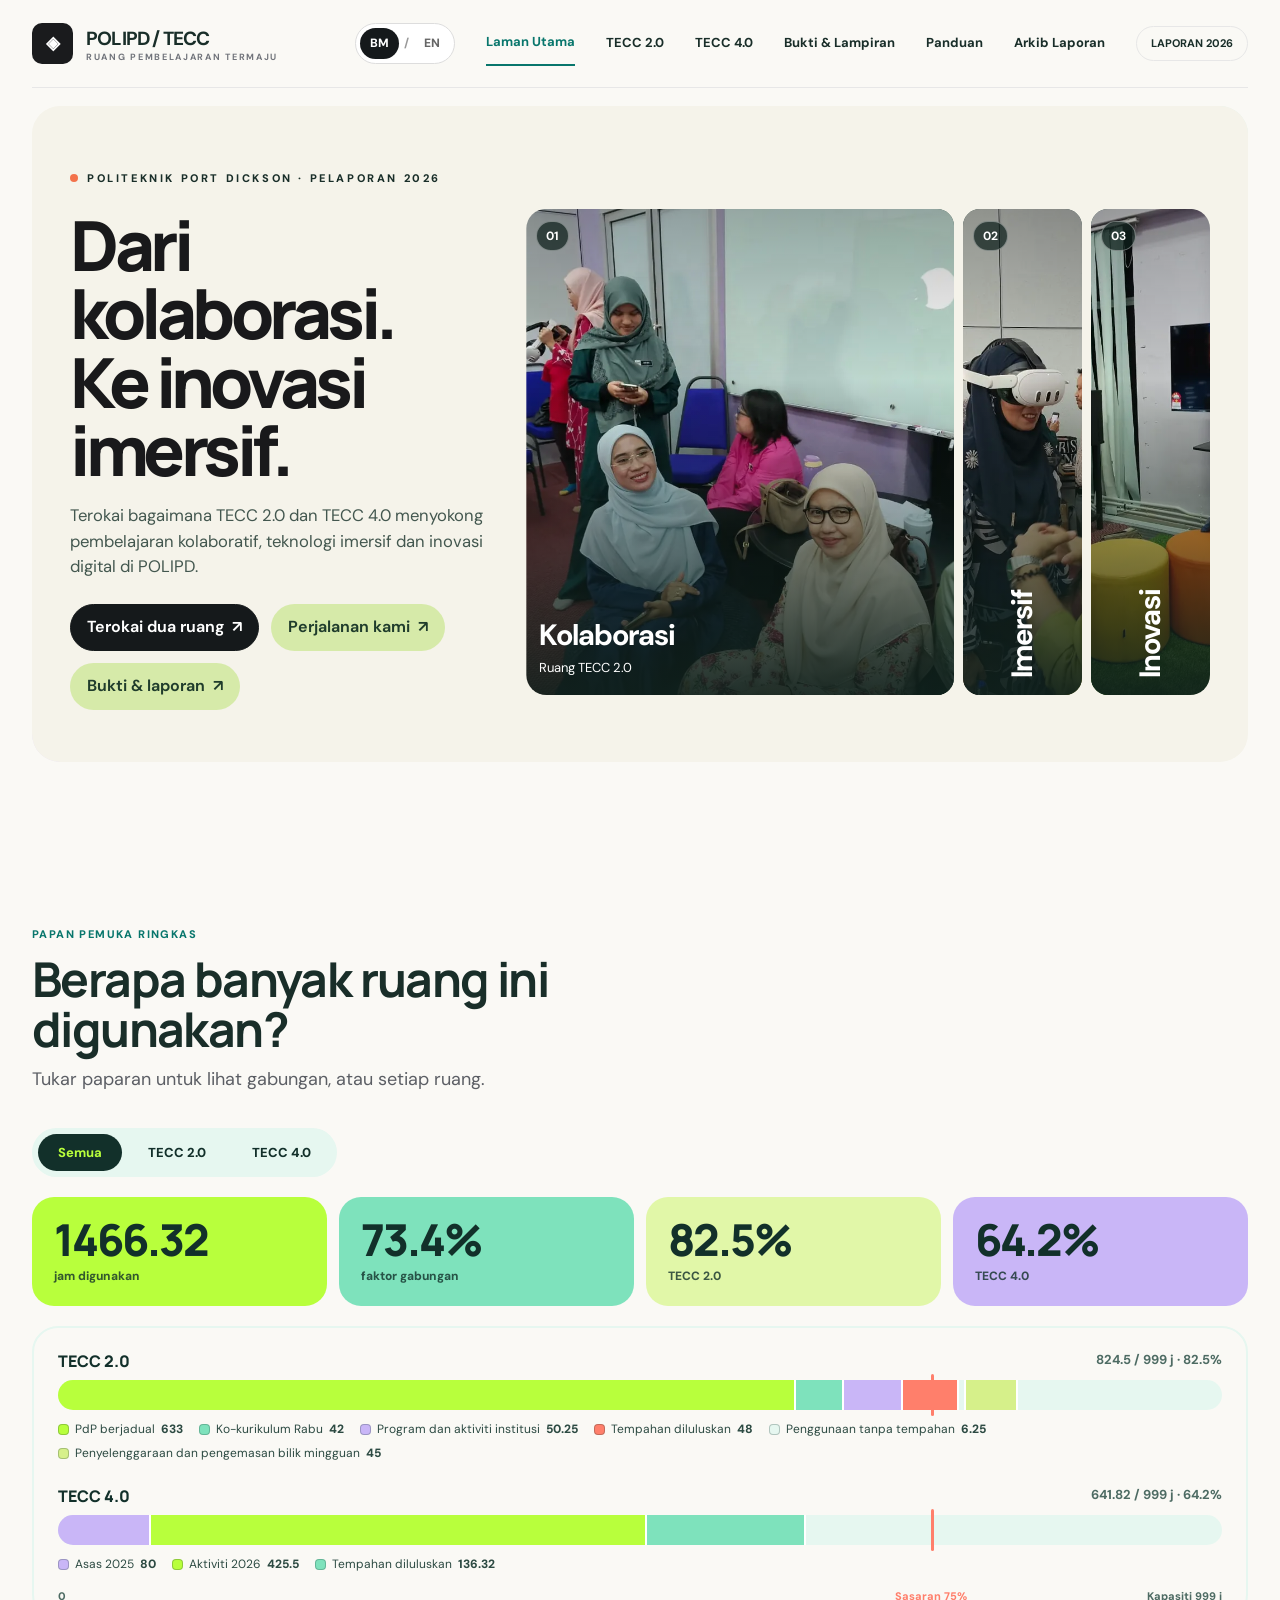
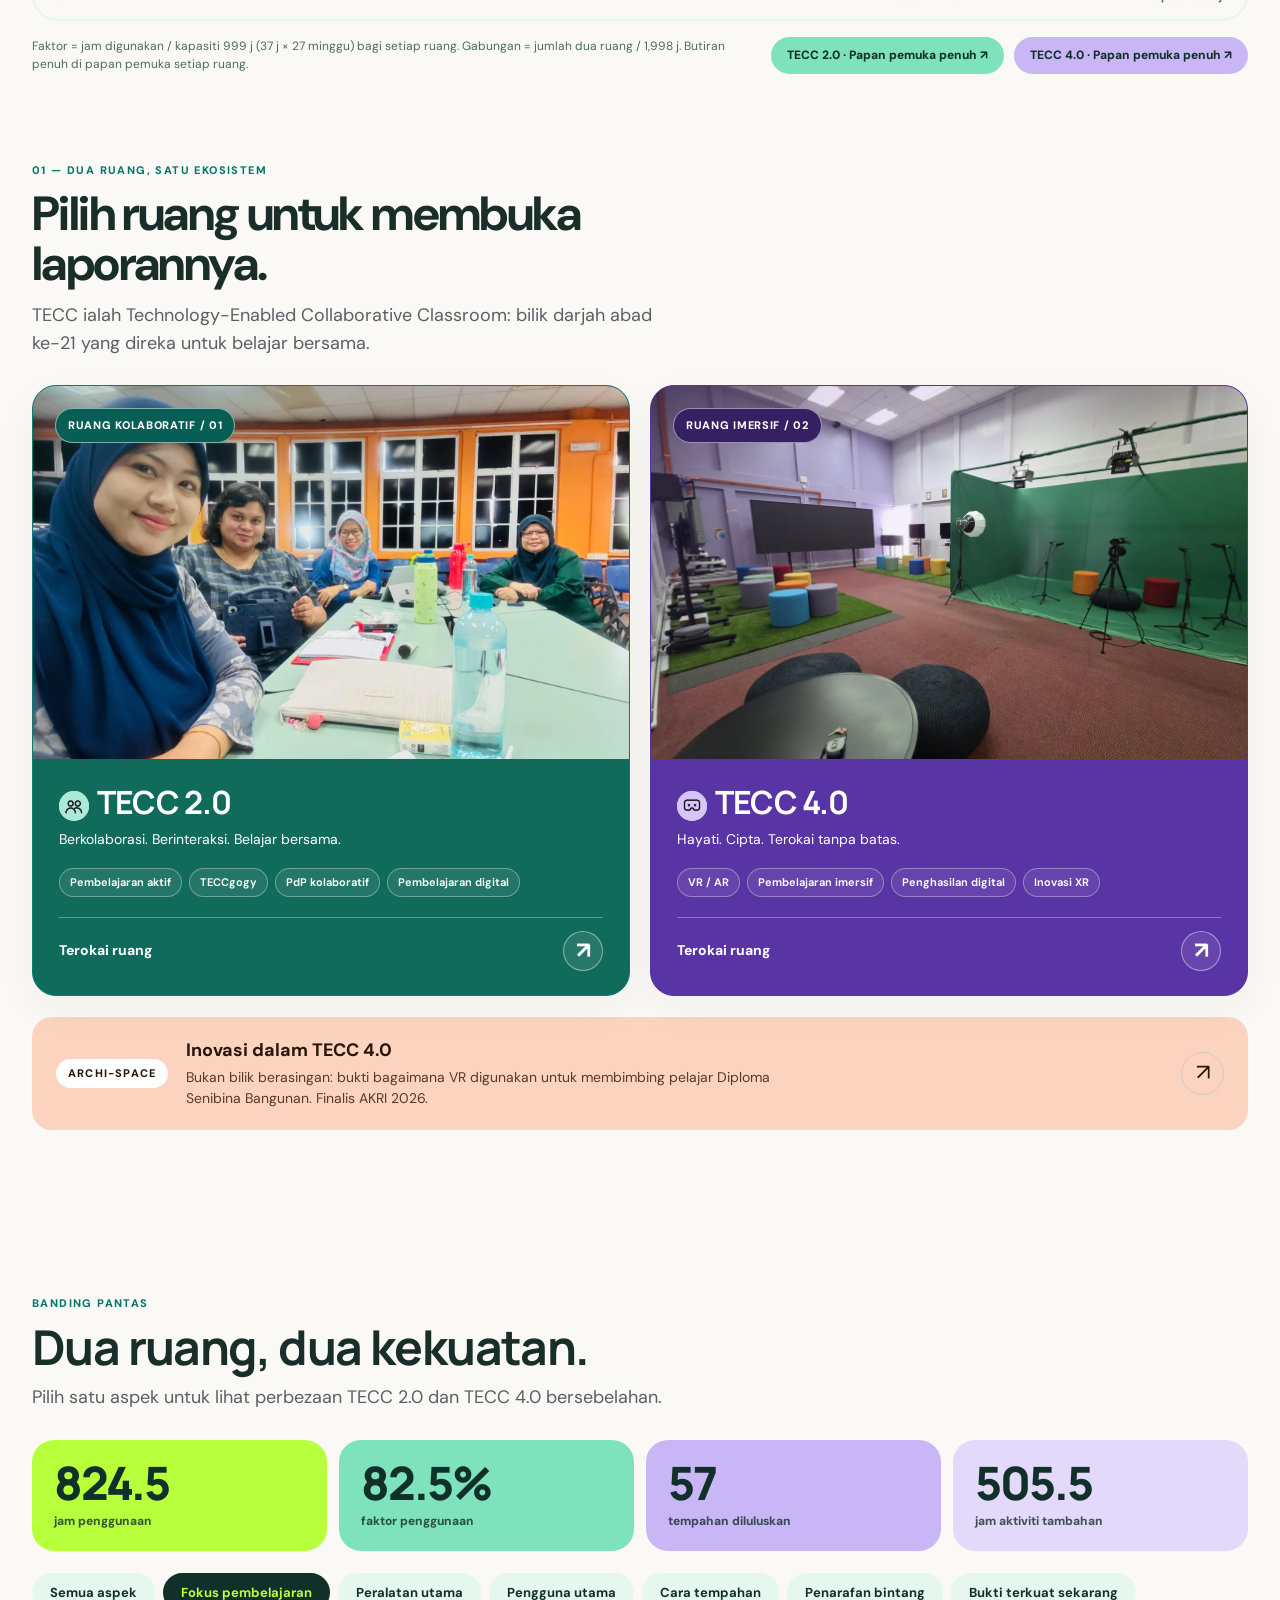
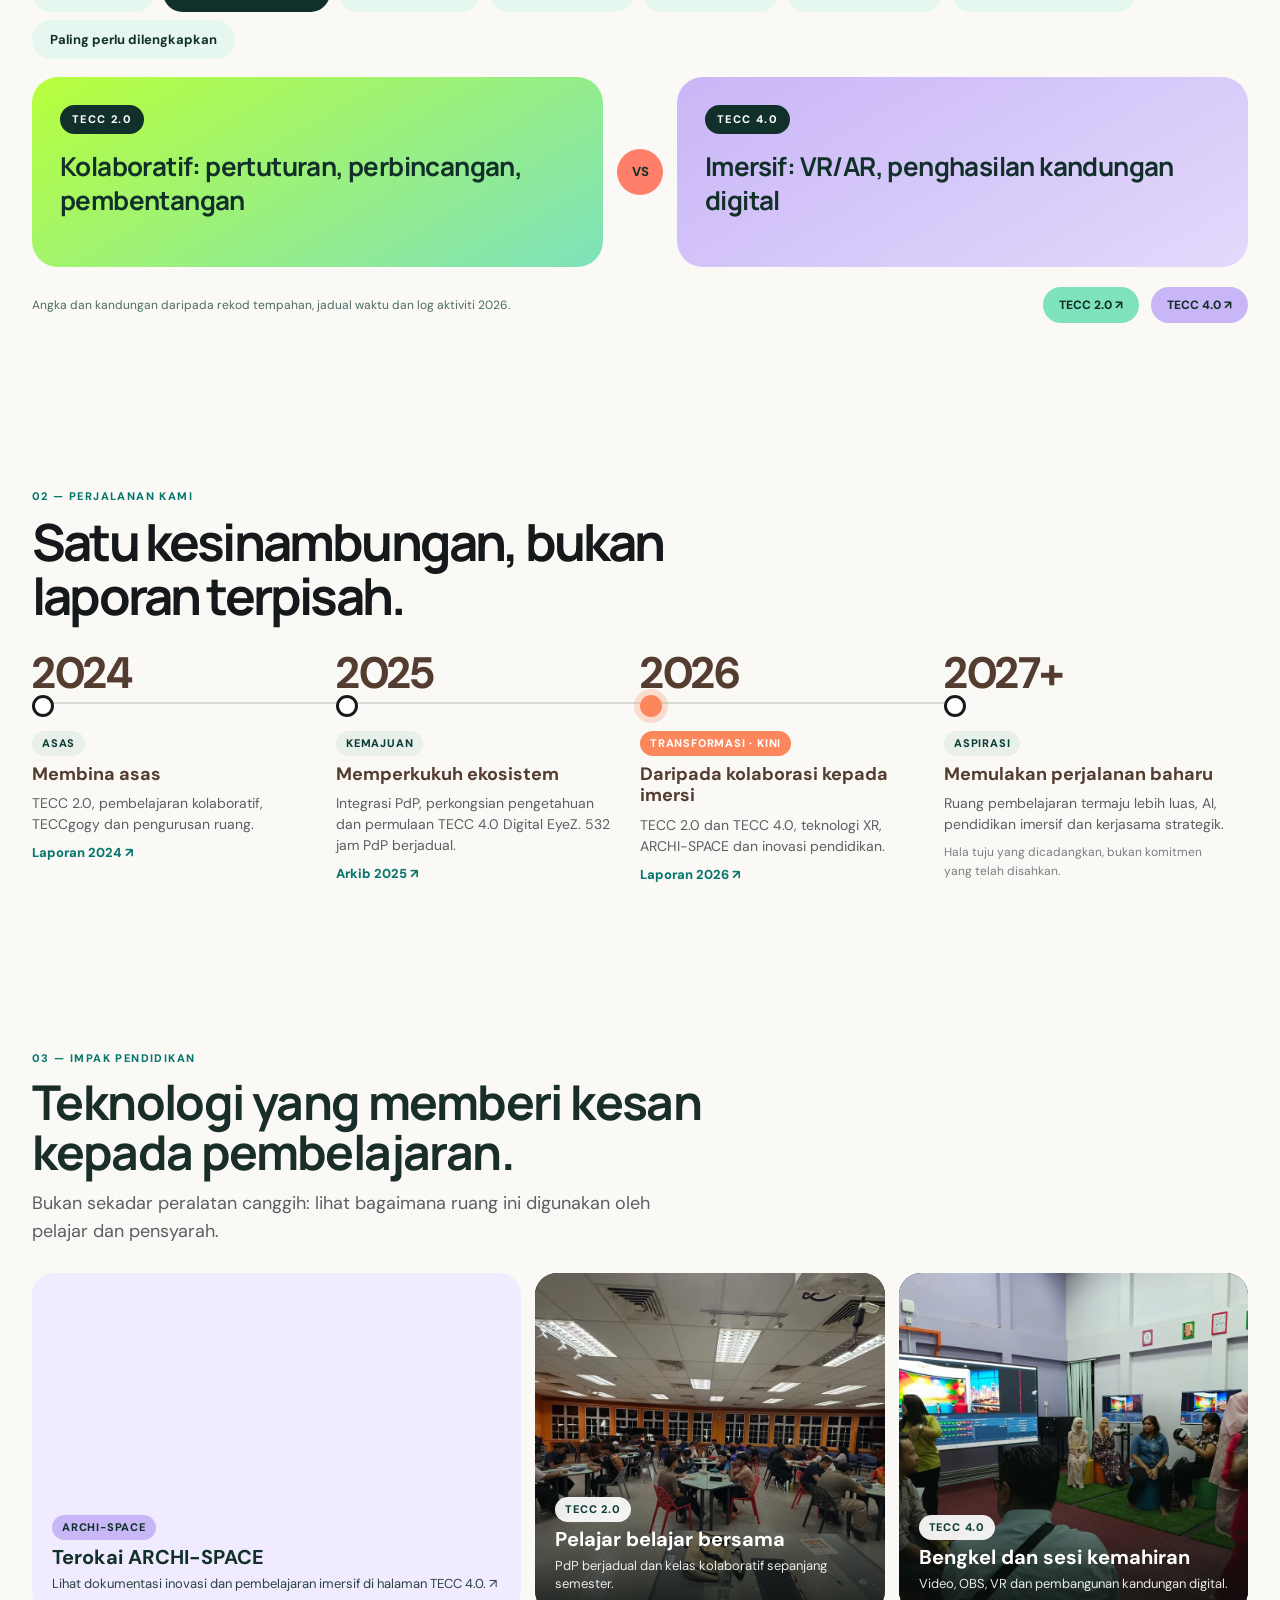
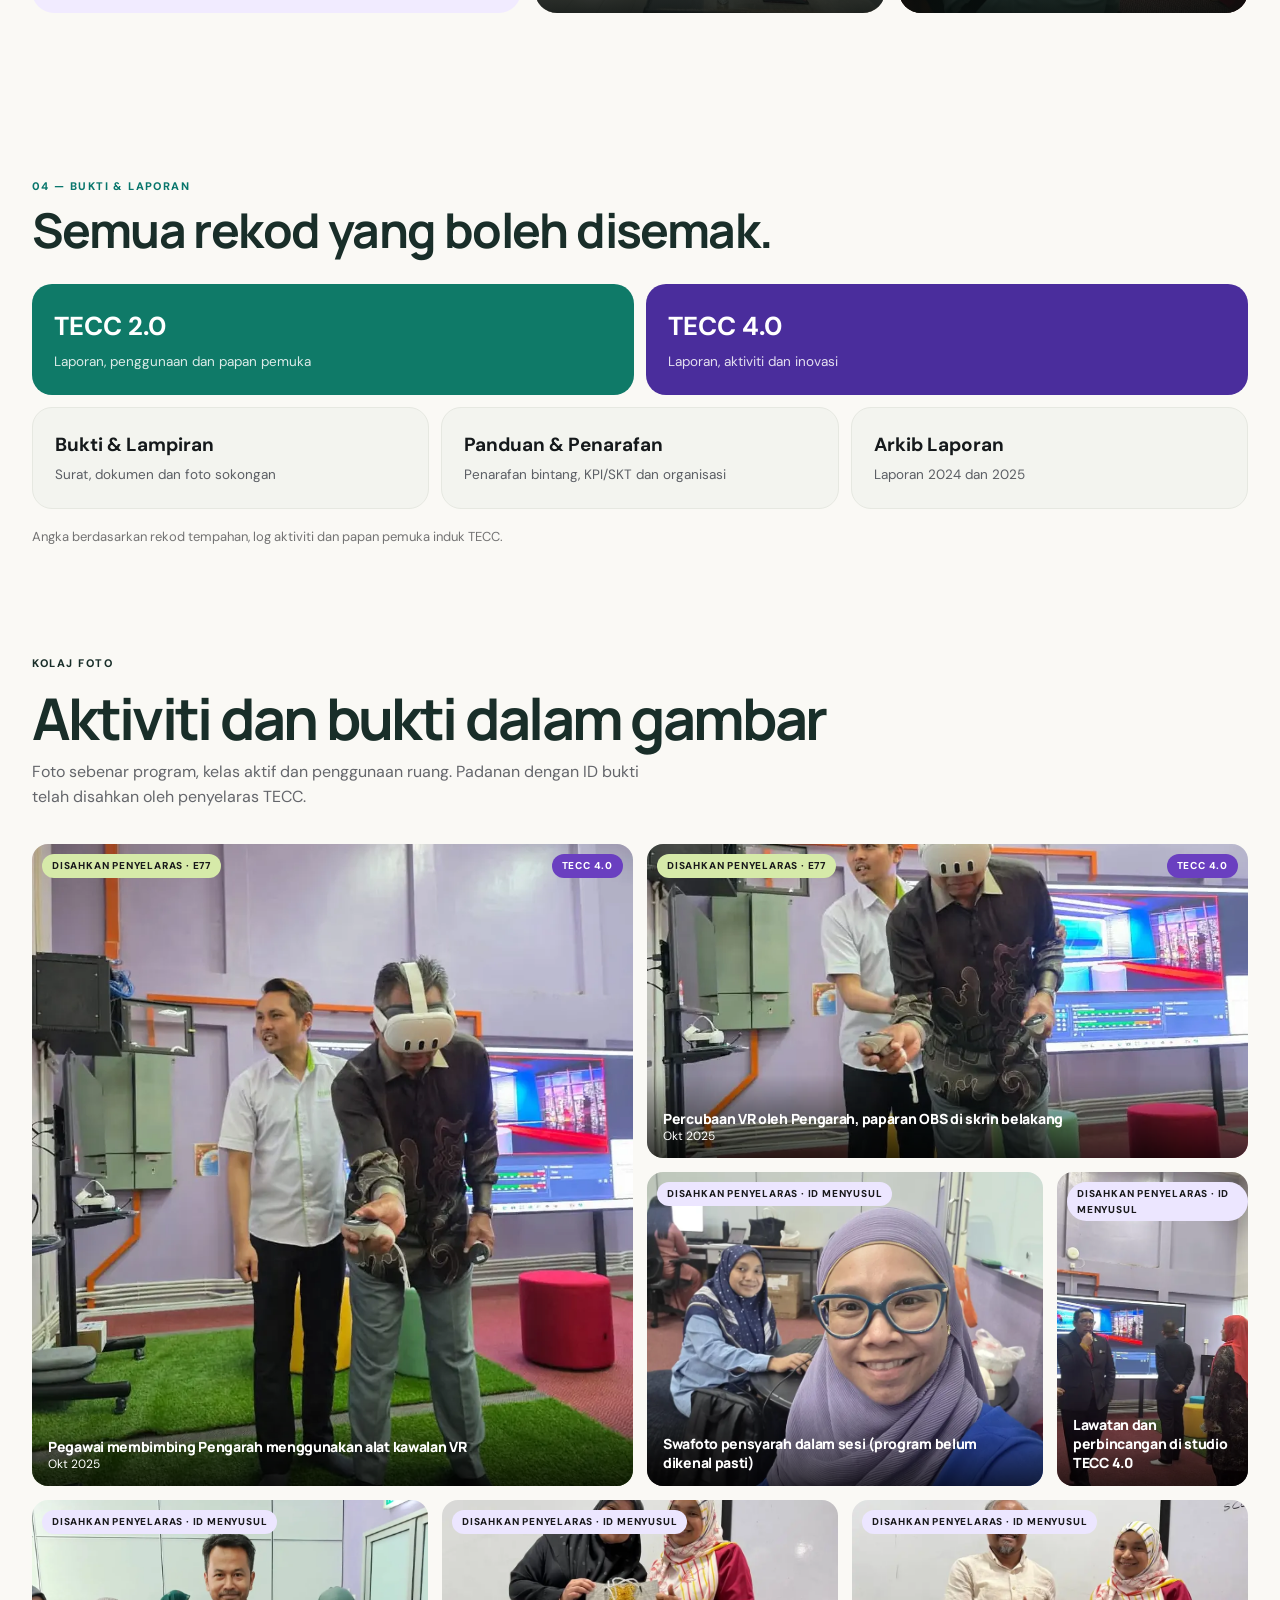
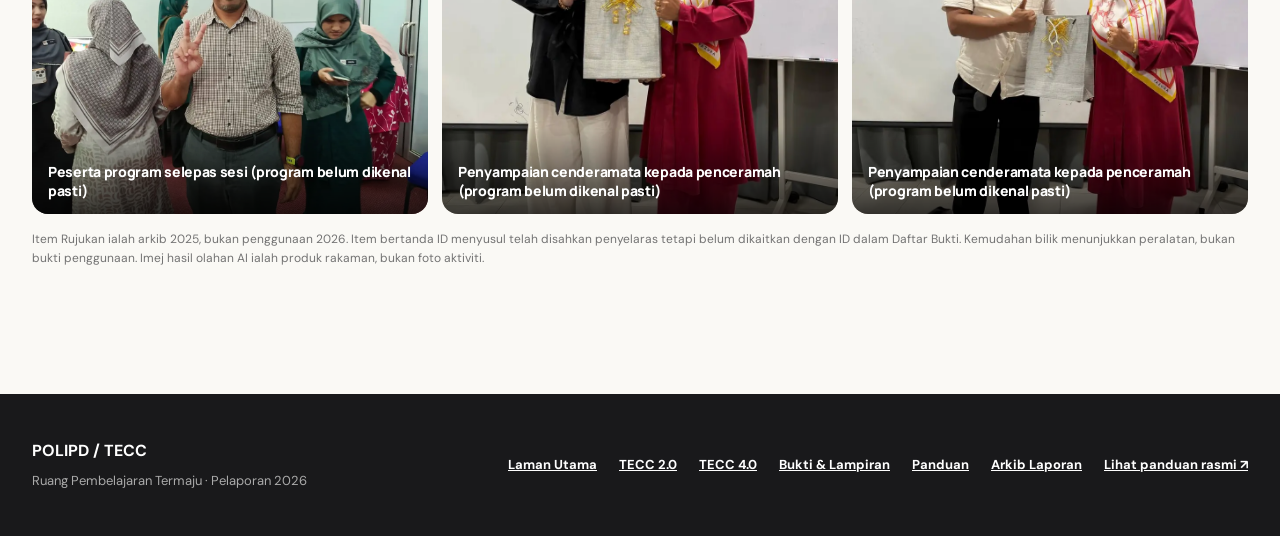
==== commit 9b5fad04: "Add files via upload" ====
--- a/index.html
+++ b/index.html
@@ -1,3 +1,3 @@
 <!DOCTYPE html>
 
-<html lang="ms"><head><meta charset="utf-8"/><meta content="width=device-width,initial-scale=1" name="viewport"/><meta content="#ffffff" name="theme-color"/><meta content="Pelaporan Ruang Pembelajaran Termaju POLIPD 2026: TECC 2.0 dan TECC 4.0." name="description"/><meta content="Advanced Learning Spaces | POLIPD 2026" property="og:title"/><meta content="Pelaporan Ruang Pembelajaran Termaju POLIPD 2026: TECC 2.0 dan TECC 4.0." property="og:description"/><title>Advanced Learning Spaces | POLIPD 2026</title><link rel="icon" type="image/webp" href="assets/icons/dashboard.webp"/><meta property="og:type" content="website"/><meta property="og:title" content="TECC 2026 · Laporan Ruang Pembelajaran Termaju POLIPD"/><meta property="og:description" content="Laporan penggunaan TECC 2.0 dan TECC 4.0, Politeknik Port Dickson 2026."/><meta property="og:image" content="assets/hero/tecc4.webp"/><meta name="theme-color" content="#0b3d36"/><link href="styles.css" rel="stylesheet"/><link href="premium.css?v=6.3" rel="stylesheet"/><link href="tecc2-extras.css" rel="stylesheet"/><link href="experience-v7.css?v=7.0" rel="stylesheet"/><link href="collage-v11.css?v=11" rel="stylesheet"/><link href="motion-v8.css?v=8.0" rel="stylesheet"/><link href="guide-v10.css?v=10.1" rel="stylesheet"/><link href="landing-v13.css?v=13" rel="stylesheet"/><link href="compare-v17.css?v=17" rel="stylesheet"/><link href="dash-v18.css?v=18" rel="stylesheet"/></head><body class="v7 v7-index v13"><a class="skip" data-i18n="t0" href="#main">Langkau ke kandungan</a><header class="wrap topbar"><a class="brand" href="index.html"><span class="brand-icon">◈</span><span><b data-i18n="t1">POLIPD / TECC</b><small data-i18n="t2">RUANG PEMBELAJARAN TERMAJU</small></span></a><nav aria-label="Main" class="nav" id="nav"><div aria-label="Website language" class="lang-toggle" role="group"><button aria-pressed="true" class="lang-option" data-lang="ms" type="button">BM</button><span aria-hidden="true">/</span><button aria-pressed="false" class="lang-option" data-lang="en" type="button">EN</button></div><a data-i18n="x27" data-page="index.html" href="index.html">Laman Utama</a><a data-i18n="x28" data-page="tecc2.html" href="tecc2.html">TECC 2.0</a><a data-i18n="x29" data-page="tecc4.html" href="tecc4.html">TECC 4.0</a><a data-i18n="x30" data-page="lampiran.html" href="lampiran.html">Bukti &amp; Lampiran</a><a data-bm="Panduan" data-en="Guide" data-page="panduan.html" href="panduan.html">Panduan</a><a data-i18n="x31" data-page="arkib2025.html" href="arkib2025.html">Arkib Laporan</a><span class="year" data-i18n="x32">LAPORAN 2026</span></nav><div aria-label="Website language" class="mobile-language lang-toggle" role="group"><button class="lang-option" data-lang="ms" type="button">BM</button><span aria-hidden="true">/</span><button class="lang-option" data-lang="en" type="button">EN</button></div><button aria-controls="nav" aria-expanded="false" aria-label="Toggle menu" class="menu" id="menu">☰</button></header><main id="main"><section class="hero wrap v7-hero"><div class="v7-hero-copy"><div class="eyebrow"><i class="dot"></i><span data-i18n="x1">POLITEKNIK PORT DICKSON · PELAPORAN 2026</span></div><h1><b class="l1" data-i18n="x2">Dari kolaborasi.</b><br/><span data-i18n="x3">Ke inovasi imersif.</span></h1><p data-i18n="x4">Terokai bagaimana TECC 2.0 dan TECC 4.0 menyokong pembelajaran kolaboratif, teknologi imersif dan inovasi digital di POLIPD.</p><div class="journey-actions"><a class="journey-link lp-primary" href="#choose"><span data-bm="Terokai dua ruang" data-en="Explore the two spaces">Terokai dua ruang</span> <span aria-hidden="true">↗</span></a><a class="journey-link" href="#journey"><span data-bm="Perjalanan kami" data-en="Our journey">Perjalanan kami</span> <span aria-hidden="true">↗</span></a><a class="journey-link" href="#bukti"><span data-bm="Bukti &amp; laporan" data-en="Evidence &amp; reports">Bukti &amp; laporan</span> <span aria-hidden="true">↗</span></a></div></div><div aria-label="Photo gallery" class="v7-gallery v7-hero-gallery" role="group"><button aria-pressed="true" class="v7-photo is-active" type="button"><img alt="Kolaborasi" decoding="async" fetchpriority="high" src="assets/gallery/idx-sesi-bersama.webp"/><span class="v7-photo-number">01</span><span class="v7-photo-caption"><strong data-bm="Kolaborasi" data-en="Collaborate">Kolaborasi</strong><span class="v7-photo-detail"><span data-bm="Ruang TECC 2.0" data-en="TECC 2.0 learning space">Ruang TECC 2.0</span></span></span></button><button aria-pressed="false" class="v7-photo" type="button"><img alt="Imersif" decoding="async" loading="lazy" src="assets/gallery/idx-vr-studio.webp"/><span class="v7-photo-number">02</span><span class="v7-photo-caption"><strong data-bm="Imersif" data-en="Immerse">Imersif</strong><span class="v7-photo-detail"><span data-bm="Pembelajaran melalui VR" data-en="Learning through VR">Pembelajaran melalui VR</span></span></span></button><button aria-pressed="false" class="v7-photo" type="button"><img alt="Terokai" decoding="async" loading="lazy" src="assets/gallery/idx-stesen-vr-lebar.webp"/><span class="v7-photo-number">03</span><span class="v7-photo-caption"><strong data-bm="Terokai" data-en="Explore">Terokai</strong><span class="v7-photo-detail"><span data-bm="Studio TECC 4.0" data-en="TECC 4.0 studio">Studio TECC 4.0</span></span></span></button><button aria-pressed="false" class="v7-photo" type="button"><img alt="Inovasi" decoding="async" loading="lazy" src="assets/gallery/idx-vr-pensyarah.webp"/><span class="v7-photo-number">04</span><span class="v7-photo-caption"><strong data-bm="Inovasi" data-en="Innovate">Inovasi</strong><span class="v7-photo-detail"><span data-bm="ARCHI-SPACE · bimbingan VR" data-en="ARCHI-SPACE · VR guidance">ARCHI-SPACE · bimbingan VR</span></span></span></button></div></section><section class="wrap lp-stats" aria-label="Angka utama"><a href="tecc2.html#dash"><strong data-v7-metric="tecc2.summary.total">824.5</strong><span data-bm="jam penggunaan TECC 2.0" data-en="TECC 2.0 usage hours">jam penggunaan TECC 2.0</span></a><a href="tecc2.html#dash"><strong data-suffix="%" data-v7-metric="tecc2.summary.factor">82.5%</strong><span data-bm="faktor penggunaan · sasaran 75–80%" data-en="utility factor · target 75–80%">faktor penggunaan · sasaran 75–80%</span></a><a href="tecc4.html#dash"><strong data-v7-metric="tecc4.summary.approved">57</strong><span data-bm="tempahan diluluskan TECC 4.0" data-en="TECC 4.0 approved bookings">tempahan diluluskan TECC 4.0</span></a><a href="tecc4.html#usage"><strong data-v7-metric="tecc4.activityHours">505.5</strong><span data-bm="jam aktiviti tambahan TECC 4.0" data-en="TECC 4.0 additional activity hours">jam aktiviti tambahan TECC 4.0</span></a></section><section class="wrap v7-reveal" id="choose"><div class="lp-head"><span class="kicker" data-bm="01 — DUA RUANG, SATU EKOSISTEM" data-en="01 — TWO SPACES, ONE ECOSYSTEM">01 — DUA RUANG, SATU EKOSISTEM</span><h2 data-bm="Pilih ruang untuk membuka laporannya." data-en="Choose a space to open its report.">Pilih ruang untuk membuka laporannya.</h2><p class="lead" data-bm="TECC ialah Technology-Enabled Collaborative Classroom: bilik darjah abad ke-21 yang direka untuk belajar bersama." data-en="TECC stands for Technology-Enabled Collaborative Classroom: a 21st-century classroom designed for learning together.">TECC ialah Technology-Enabled Collaborative Classroom: bilik darjah abad ke-21 yang direka untuk belajar bersama.</p></div><div class="choice-grid"><a class="room-card room-card--tecc2" href="tecc2.html"><div class="room-art art-2 photo-cover"><img alt="Ruang pembelajaran kolaboratif TECC 2.0 di POLIPD" decoding="async" loading="eager" src="assets/gallery/tecc2-mesyuarat-jpa-jun2026.webp"/><span class="tilt" data-i18n="x7">RUANG KOLABORATIF / 01</span></div><div class="room-info"><div class="room-copy"><h3>TECC 2.0</h3><p data-i18n="x8">Berkolaborasi. Berinteraksi. Belajar bersama.</p></div><div class="room-features"><span data-bm="Pembelajaran aktif" data-en="Active learning">Pembelajaran aktif</span><span data-bm="TECCgogy" data-en="TECCgogy">TECCgogy</span><span data-bm="PdP kolaboratif" data-en="Collaborative learning">PdP kolaboratif</span><span data-bm="Pembelajaran digital" data-en="Digital learning">Pembelajaran digital</span></div><div class="room-cta"><span data-bm="Terokai ruang" data-en="Explore space">Terokai ruang</span><span aria-hidden="true" class="circle-arrow">↗</span></div></div></a><a class="room-card room-card--tecc4" href="tecc4.html"><div class="room-art art-4 photo-cover"><img alt="Studio TECC 4.0 di POLIPD" decoding="async" loading="eager" src="assets/gallery/idx-studio-lebar.webp"/><span class="tilt" data-i18n="x9">RUANG IMERSIF / 02</span></div><div class="room-info"><div class="room-copy"><h3>TECC 4.0</h3><p data-i18n="x10">Hayati. Cipta. Terokai tanpa batas.</p></div><div class="room-features"><span data-bm="VR / AR" data-en="VR / AR">VR / AR</span><span data-bm="Pembelajaran imersif" data-en="Immersive learning">Pembelajaran imersif</span><span data-bm="Penghasilan digital" data-en="Digital production">Penghasilan digital</span><span data-bm="Inovasi XR" data-en="XR innovation">Inovasi XR</span></div><div class="room-cta"><span data-bm="Terokai ruang" data-en="Explore space">Terokai ruang</span><span aria-hidden="true" class="circle-arrow">↗</span></div></div></a></div><a class="lp-archi" href="tecc4.html#innovation"><span class="lp-archi-tag">ARCHI-SPACE</span><div><strong data-bm="Inovasi dalam TECC 4.0" data-en="Innovation inside TECC 4.0">Inovasi dalam TECC 4.0</strong><p data-bm="Bukan bilik berasingan: bukti bagaimana VR digunakan untuk membimbing pelajar Diploma Senibina Bangunan. Finalis AKRI 2026." data-en="Not a separate room: evidence of how VR is used to guide Diploma in Building Architecture students. AKRI 2026 finalist.">Bukti bagaimana VR digunakan untuk membimbing pelajar Diploma Senibina Bangunan. Finalis AKRI 2026.</p></div><span aria-hidden="true" class="circle-arrow">↗</span></a></section><section class="wrap section lp-journey v7-reveal" id="journey"><div class="lp-head"><span class="kicker" data-bm="02 — PERJALANAN KAMI" data-en="02 — OUR JOURNEY">02 — PERJALANAN KAMI</span><h2 data-bm="Satu kesinambungan, bukan laporan terpisah." data-en="One continuing story, not separate reports.">Satu kesinambungan, bukan laporan terpisah.</h2></div><ol class="lp-timeline"><li class="t24"><b>2024</b><span class="lp-tag" data-bm="Asas" data-en="Foundation">Asas</span><h3 data-bm="Membina asas" data-en="Establishing the foundation">Membina asas</h3><p data-bm="TECC 2.0, pembelajaran kolaboratif, TECCgogy dan pengurusan ruang." data-en="TECC 2.0, collaborative learning, TECCgogy and space management.">TECC 2.0, pembelajaran kolaboratif, TECCgogy dan pengurusan ruang.</p><a href="https://polipdtecc.my.canva.site/tecc-2-0-part-1-about-us" data-bm="Laporan 2024 ↗" data-en="2024 report ↗">Laporan 2024 ↗</a></li><li class="t25"><b>2025</b><span class="lp-tag" data-bm="Kemajuan" data-en="Progression">Kemajuan</span><h3 data-bm="Memperkukuh ekosistem" data-en="Strengthening the ecosystem">Memperkukuh ekosistem</h3><p data-bm="Integrasi PdP, perkongsian pengetahuan dan permulaan TECC 4.0 Digital EyeZ. 532 jam PdP berjadual." data-en="Teaching integration, knowledge sharing and the start of TECC 4.0 Digital EyeZ. 532 scheduled teaching hours.">Integrasi PdP, perkongsian pengetahuan dan permulaan TECC 4.0 Digital EyeZ. 532 jam PdP berjadual.</p><a href="arkib2025.html" data-bm="Arkib 2025 ↗" data-en="2025 archive ↗">Arkib 2025 ↗</a></li><li class="t26 now"><b>2026</b><span class="lp-tag" data-bm="Transformasi · kini" data-en="Transformation · now">Transformasi · kini</span><h3 data-bm="Daripada kolaborasi kepada imersi" data-en="From collaboration to immersion">Daripada kolaborasi kepada imersi</h3><p data-bm="TECC 2.0 dan TECC 4.0, teknologi XR, ARCHI-SPACE dan inovasi pendidikan." data-en="TECC 2.0 and TECC 4.0, XR technology, ARCHI-SPACE and educational innovation.">TECC 2.0 dan TECC 4.0, teknologi XR, ARCHI-SPACE dan inovasi pendidikan.</p><a href="tecc4.html" data-bm="Laporan 2026 ↗" data-en="2026 report ↗">Laporan 2026 ↗</a></li><li class="t27"><b>2027+</b><span class="lp-tag" data-bm="Aspirasi" data-en="Aspiration">Aspirasi</span><h3 data-bm="Memulakan perjalanan baharu" data-en="Embarking on a new journey">Memulakan perjalanan baharu</h3><p data-bm="Ruang pembelajaran termaju lebih luas, AI, pendidikan imersif dan kerjasama strategik." data-en="Expanding advanced learning spaces, AI, immersive education and strategic collaborations.">Ruang pembelajaran termaju lebih luas, AI, pendidikan imersif dan kerjasama strategik.</p><span class="lp-note" data-bm="Hala tuju yang dicadangkan, bukan komitmen yang telah disahkan." data-en="Proposed direction, not a confirmed commitment.">Hala tuju yang dicadangkan, bukan komitmen yang telah disahkan.</span></li></ol></section><section class="wrap section lp-impact v7-reveal" id="impact"><div class="lp-head"><span class="kicker" data-bm="03 — IMPAK PENDIDIKAN" data-en="03 — EDUCATIONAL IMPACT">03 — IMPAK PENDIDIKAN</span><h2 data-bm="Teknologi yang memberi kesan kepada pembelajaran." data-en="Technology that makes a difference to learning.">Teknologi yang memberi kesan kepada pembelajaran.</h2><p class="lead" data-bm="Bukan sekadar peralatan canggih: lihat bagaimana ruang ini digunakan oleh pelajar dan pensyarah." data-en="Not just advanced equipment: see how the spaces are used by students and lecturers.">Bukan sekadar peralatan canggih: lihat bagaimana ruang ini digunakan oleh pelajar dan pensyarah.</p></div><div class="lp-impact-grid"><a class="lp-i big" href="tecc4.html#innovation"><img alt="Pensyarah membimbing pelajar menggunakan VR di TECC 4.0" loading="lazy" src="assets/gallery/idx-tiga-stesen.webp"/><div><span class="lp-tag">ARCHI-SPACE</span><strong data-bm="Pembelajaran imersif dalam kurikulum" data-en="Immersive learning in the curriculum">Pembelajaran imersif dalam kurikulum</strong><span data-bm="Stesen VR digunakan untuk membimbing pelajar Senibina Bangunan. Finalis AKRI 2026." data-en="VR stations used to guide Building Architecture students. AKRI 2026 finalist.">Stesen VR digunakan untuk membimbing pelajar Senibina Bangunan. Finalis AKRI 2026.</span></div></a><a class="lp-i" href="tecc2.html#usage"><img alt="Kelas besar di ruang TECC 2.0" loading="lazy" src="assets/gallery/tecc2-kelas-kumpulan.webp"/><div><span class="lp-tag">TECC 2.0</span><strong data-bm="Pelajar belajar bersama" data-en="Students learning together">Pelajar belajar bersama</strong><span data-bm="PdP berjadual dan kelas kolaboratif sepanjang semester." data-en="Scheduled classes and collaborative learning throughout the semester.">PdP berjadual dan kelas kolaboratif sepanjang semester.</span></div></a><a class="lp-i" href="tecc4.html#usage"><img alt="Sesi kumpulan di hadapan skrin LED TECC 4.0" loading="lazy" src="assets/gallery/idx-sesi-skrin-led.webp"/><div><span class="lp-tag">TECC 4.0</span><strong data-bm="Bengkel dan sesi kemahiran" data-en="Workshops and skills sessions">Bengkel dan sesi kemahiran</strong><span data-bm="Video, OBS, VR dan pembangunan kandungan digital." data-en="Video, OBS, VR and digital content development.">Video, OBS, VR dan pembangunan kandungan digital.</span></div></a></div></section><section class="wrap section lp-hub v7-reveal" id="bukti"><div class="lp-head"><span class="kicker" data-bm="04 — BUKTI &amp; LAPORAN" data-en="04 — EVIDENCE &amp; REPORTS">04 — BUKTI &amp; LAPORAN</span><h2 data-bm="Semua rekod yang boleh disemak." data-en="Every record, open to verification.">Semua rekod yang boleh disemak.</h2></div><div class="lp-hub-grid"><a class="h2" href="tecc2.html"><b>TECC 2.0</b><span data-bm="Laporan, penggunaan dan papan pemuka" data-en="Report, usage and dashboard">Laporan, penggunaan dan papan pemuka</span></a><a class="h4" href="tecc4.html"><b>TECC 4.0</b><span data-bm="Laporan, aktiviti dan inovasi" data-en="Report, activities and innovation">Laporan, aktiviti dan inovasi</span></a><a href="lampiran.html"><b data-bm="Bukti &amp; Lampiran" data-en="Evidence &amp; Appendices">Bukti &amp; Lampiran</b><span data-bm="Surat, dokumen dan foto sokongan" data-en="Letters, documents and supporting photos">Surat, dokumen dan foto sokongan</span></a><a href="panduan.html"><b data-bm="Panduan &amp; Penarafan" data-en="Guide &amp; Rating">Panduan &amp; Penarafan</b><span data-bm="Penarafan bintang, KPI/SKT dan organisasi" data-en="Star rating, KPI/SKT and organisation">Penarafan bintang, KPI/SKT dan organisasi</span></a><a href="arkib2025.html"><b data-bm="Arkib Laporan" data-en="Report archive">Arkib Laporan</b><span data-bm="Laporan 2024 dan 2025" data-en="2024 and 2025 reports">Laporan 2024 dan 2025</span></a></div><p class="small muted" data-bm="Angka berdasarkan rekod tempahan, log aktiviti dan papan pemuka induk TECC." data-en="Figures are based on booking records, activity logs and the TECC master dashboard.">Angka berdasarkan rekod tempahan, log aktiviti dan papan pemuka induk TECC.</p></section></main><footer class="footer"><div class="wrap footflex"><div><b data-i18n="t1">POLIPD / TECC</b><p data-i18n="t25">Ruang Pembelajaran Termaju · Pelaporan 2026</p></div><div class="footlinks"><a data-i18n="x27" href="index.html">Laman Utama</a><a data-i18n="x28" href="tecc2.html">TECC 2.0</a><a data-i18n="x29" href="tecc4.html">TECC 4.0</a><a data-i18n="x30" href="lampiran.html">Bukti &amp; Lampiran</a><a data-bm="Panduan" data-en="Guide" href="panduan.html">Panduan</a><a data-i18n="x31" href="arkib2025.html">Arkib Laporan</a><a data-i18n="t23" href="assets/panduan-pelaporan-ruang.pdf" rel="noopener" target="_blank">Lihat panduan rasmi ↗</a></div></div></footer><script src="data/site-data.js?v=6.3"></script><script src="i18n-extra.js"></script><script src="render.js?v=6.3"></script><script src="v5.js?v=6.3"></script><script src="icons.js"></script><script src="app.js"></script><script src="enhance.js"></script><script src="collage-v11.js?v=11" defer></script><script src="motion-v8.js?v=8.0"></script><script defer="" src="experience-v7.js?v=7.0"></script><script defer src="compare-v17.js?v=17"></script><script defer src="dash-v18.js?v=18"></script></body></html>+<html lang="ms"><head><meta charset="utf-8"/><meta content="width=device-width,initial-scale=1" name="viewport"/><meta content="#ffffff" name="theme-color"/><meta content="Pelaporan Ruang Pembelajaran Termaju POLIPD 2026: TECC 2.0 dan TECC 4.0." name="description"/><meta content="Advanced Learning Spaces | POLIPD 2026" property="og:title"/><meta content="Pelaporan Ruang Pembelajaran Termaju POLIPD 2026: TECC 2.0 dan TECC 4.0." property="og:description"/><title>Advanced Learning Spaces | POLIPD 2026</title><link href="assets/icons/dashboard.webp" rel="icon" type="image/webp"/><meta content="website" property="og:type"/><meta content="TECC 2026 · Laporan Ruang Pembelajaran Termaju POLIPD" property="og:title"/><meta content="Laporan penggunaan TECC 2.0 dan TECC 4.0, Politeknik Port Dickson 2026." property="og:description"/><meta content="assets/hero/tecc4.webp" property="og:image"/><meta content="#0b3d36" name="theme-color"/><link href="styles.css" rel="stylesheet"/><link href="premium.css?v=6.3" rel="stylesheet"/><link href="tecc2-extras.css" rel="stylesheet"/><link href="experience-v7.css?v=7.0" rel="stylesheet"/><link href="collage-v11.css?v=11" rel="stylesheet"/><link href="motion-v8.css?v=8.0" rel="stylesheet"/><link href="guide-v10.css?v=10.1" rel="stylesheet"/><link href="landing-v13.css?v=13" rel="stylesheet"/><link href="compare-v17.css?v=17" rel="stylesheet"/><link href="dash-v18.css?v=18" rel="stylesheet"/></head><body class="v7 v7-index v13"><a class="skip" data-i18n="t0" href="#main">Langkau ke kandungan</a><header class="wrap topbar"><a class="brand" href="index.html"><span class="brand-icon">◈</span><span><b data-i18n="t1">POLIPD / TECC</b><small data-i18n="t2">RUANG PEMBELAJARAN TERMAJU</small></span></a><nav aria-label="Main" class="nav" id="nav"><div aria-label="Website language" class="lang-toggle" role="group"><button aria-pressed="true" class="lang-option" data-lang="ms" type="button">BM</button><span aria-hidden="true">/</span><button aria-pressed="false" class="lang-option" data-lang="en" type="button">EN</button></div><a data-i18n="x27" data-page="index.html" href="index.html">Laman Utama</a><a data-i18n="x28" data-page="tecc2.html" href="tecc2.html">TECC 2.0</a><a data-i18n="x29" data-page="tecc4.html" href="tecc4.html">TECC 4.0</a><a data-i18n="x30" data-page="lampiran.html" href="lampiran.html">Bukti &amp; Lampiran</a><a data-bm="Panduan" data-en="Guide" data-page="panduan.html" href="panduan.html">Panduan</a><a data-i18n="x31" data-page="arkib2025.html" href="arkib2025.html">Arkib Laporan</a><span class="year" data-i18n="x32">LAPORAN 2026</span></nav><div aria-label="Website language" class="mobile-language lang-toggle" role="group"><button class="lang-option" data-lang="ms" type="button">BM</button><span aria-hidden="true">/</span><button class="lang-option" data-lang="en" type="button">EN</button></div><button aria-controls="nav" aria-expanded="false" aria-label="Toggle menu" class="menu" id="menu">☰</button></header><main id="main"><section class="hero wrap v7-hero"><div class="v7-hero-copy"><div class="eyebrow"><i class="dot"></i><span data-i18n="x1">POLITEKNIK PORT DICKSON · PELAPORAN 2026</span></div><h1><b class="l1" data-i18n="x2">Dari kolaborasi.</b><br/><span data-i18n="x3">Ke inovasi imersif.</span></h1><p data-i18n="x4">Terokai bagaimana TECC 2.0 dan TECC 4.0 menyokong pembelajaran kolaboratif, teknologi imersif dan inovasi digital di POLIPD.</p><div class="journey-actions"><a class="journey-link lp-primary" href="#choose"><span data-bm="Terokai dua ruang" data-en="Explore the two spaces">Terokai dua ruang</span> <span aria-hidden="true">↗</span></a><a class="journey-link" href="#journey"><span data-bm="Perjalanan kami" data-en="Our journey">Perjalanan kami</span> <span aria-hidden="true">↗</span></a><a class="journey-link" href="#bukti"><span data-bm="Bukti &amp; laporan" data-en="Evidence &amp; reports">Bukti &amp; laporan</span> <span aria-hidden="true">↗</span></a></div></div><div aria-label="Photo gallery" class="v7-gallery v7-hero-gallery" role="group"><button aria-pressed="true" class="v7-photo is-active" type="button"><img alt="Kolaborasi" decoding="async" fetchpriority="high" src="assets/gallery/idx-sesi-bersama.webp"/><span class="v7-photo-number">01</span><span class="v7-photo-caption"><strong data-bm="Kolaborasi" data-en="Collaborate">Kolaborasi</strong><span class="v7-photo-detail"><span data-bm="Ruang TECC 2.0" data-en="TECC 2.0 learning space">Ruang TECC 2.0</span></span></span></button><button aria-pressed="false" class="v7-photo" type="button"><img alt="Imersif" decoding="async" loading="lazy" src="assets/gallery/idx-vr-studio.webp"/><span class="v7-photo-number">02</span><span class="v7-photo-caption"><strong data-bm="Imersif" data-en="Immerse">Imersif</strong><span class="v7-photo-detail"><span data-bm="Pembelajaran melalui VR" data-en="Learning through VR">Pembelajaran melalui VR</span></span></span></button><button aria-pressed="false" class="v7-photo" type="button"><img alt="Inovasi" decoding="async" loading="lazy" src="assets/gallery/idx-vr-pensyarah.webp"/><span class="v7-photo-number">03</span><span class="v7-photo-caption"><strong data-bm="Inovasi" data-en="Innovate">Inovasi</strong><span class="v7-photo-detail"><span data-bm="ARCHI-SPACE · bimbingan VR" data-en="ARCHI-SPACE · VR guidance">ARCHI-SPACE · bimbingan VR</span></span></span></button></div></section><section aria-label="Angka utama" class="wrap lp-stats"><a href="tecc2.html#dash"><strong data-v7-metric="tecc2.summary.total">824.5</strong><span data-bm="jam penggunaan TECC 2.0" data-en="TECC 2.0 usage hours">jam penggunaan TECC 2.0</span></a><a href="tecc2.html#dash"><strong data-suffix="%" data-v7-metric="tecc2.summary.factor">82.5%</strong><span data-bm="faktor penggunaan · sasaran 75–80%" data-en="utility factor · target 75–80%">faktor penggunaan · sasaran 75–80%</span></a><a href="tecc4.html#dash"><strong data-v7-metric="tecc4.summary.approved">57</strong><span data-bm="tempahan diluluskan TECC 4.0" data-en="TECC 4.0 approved bookings">tempahan diluluskan TECC 4.0</span></a><a href="tecc4.html#usage"><strong data-v7-metric="tecc4.activityHours">505.5</strong><span data-bm="jam aktiviti tambahan TECC 4.0" data-en="TECC 4.0 additional activity hours">jam aktiviti tambahan TECC 4.0</span></a></section><section class="wrap v7-reveal" id="choose"><div class="lp-head"><span class="kicker" data-bm="01 — DUA RUANG, SATU EKOSISTEM" data-en="01 — TWO SPACES, ONE ECOSYSTEM">01 — DUA RUANG, SATU EKOSISTEM</span><h2 data-bm="Pilih ruang untuk membuka laporannya." data-en="Choose a space to open its report.">Pilih ruang untuk membuka laporannya.</h2><p class="lead" data-bm="TECC ialah Technology-Enabled Collaborative Classroom: bilik darjah abad ke-21 yang direka untuk belajar bersama." data-en="TECC stands for Technology-Enabled Collaborative Classroom: a 21st-century classroom designed for learning together.">TECC ialah Technology-Enabled Collaborative Classroom: bilik darjah abad ke-21 yang direka untuk belajar bersama.</p></div><div class="choice-grid"><a class="room-card room-card--tecc2" href="tecc2.html"><div class="room-art art-2 photo-cover"><img alt="Ruang pembelajaran kolaboratif TECC 2.0 di POLIPD" decoding="async" loading="eager" src="assets/gallery/tecc2-mesyuarat-jpa-jun2026.webp"/><span class="tilt" data-i18n="x7">RUANG KOLABORATIF / 01</span></div><div class="room-info"><div class="room-copy"><h3>TECC 2.0</h3><p data-i18n="x8">Berkolaborasi. Berinteraksi. Belajar bersama.</p></div><div class="room-features"><span data-bm="Pembelajaran aktif" data-en="Active learning">Pembelajaran aktif</span><span data-bm="TECCgogy" data-en="TECCgogy">TECCgogy</span><span data-bm="PdP kolaboratif" data-en="Collaborative learning">PdP kolaboratif</span><span data-bm="Pembelajaran digital" data-en="Digital learning">Pembelajaran digital</span></div><div class="room-cta"><span data-bm="Terokai ruang" data-en="Explore space">Terokai ruang</span><span aria-hidden="true" class="circle-arrow">↗</span></div></div></a><a class="room-card room-card--tecc4" href="tecc4.html"><div class="room-art art-4 photo-cover"><img alt="Studio TECC 4.0 di POLIPD" decoding="async" loading="eager" src="assets/gallery/idx-studio-lebar.webp"/><span class="tilt" data-i18n="x9">RUANG IMERSIF / 02</span></div><div class="room-info"><div class="room-copy"><h3>TECC 4.0</h3><p data-i18n="x10">Hayati. Cipta. Terokai tanpa batas.</p></div><div class="room-features"><span data-bm="VR / AR" data-en="VR / AR">VR / AR</span><span data-bm="Pembelajaran imersif" data-en="Immersive learning">Pembelajaran imersif</span><span data-bm="Penghasilan digital" data-en="Digital production">Penghasilan digital</span><span data-bm="Inovasi XR" data-en="XR innovation">Inovasi XR</span></div><div class="room-cta"><span data-bm="Terokai ruang" data-en="Explore space">Terokai ruang</span><span aria-hidden="true" class="circle-arrow">↗</span></div></div></a></div><a class="lp-archi" href="tecc4.html#innovation"><span class="lp-archi-tag">ARCHI-SPACE</span><div><strong data-bm="Inovasi dalam TECC 4.0" data-en="Innovation inside TECC 4.0">Inovasi dalam TECC 4.0</strong><p data-bm="Bukan bilik berasingan: bukti bagaimana VR digunakan untuk membimbing pelajar Diploma Senibina Bangunan. Finalis AKRI 2026." data-en="Not a separate room: evidence of how VR is used to guide Diploma in Building Architecture students. AKRI 2026 finalist.">Bukti bagaimana VR digunakan untuk membimbing pelajar Diploma Senibina Bangunan. Finalis AKRI 2026.</p></div><span aria-hidden="true" class="circle-arrow">↗</span></a></section><section class="wrap section lp-journey v7-reveal" id="journey"><div class="lp-head"><span class="kicker" data-bm="02 — PERJALANAN KAMI" data-en="02 — OUR JOURNEY">02 — PERJALANAN KAMI</span><h2 data-bm="Satu kesinambungan, bukan laporan terpisah." data-en="One continuing story, not separate reports.">Satu kesinambungan, bukan laporan terpisah.</h2></div><ol class="lp-timeline"><li class="t24"><b>2024</b><span class="lp-tag" data-bm="Asas" data-en="Foundation">Asas</span><h3 data-bm="Membina asas" data-en="Establishing the foundation">Membina asas</h3><p data-bm="TECC 2.0, pembelajaran kolaboratif, TECCgogy dan pengurusan ruang." data-en="TECC 2.0, collaborative learning, TECCgogy and space management.">TECC 2.0, pembelajaran kolaboratif, TECCgogy dan pengurusan ruang.</p><a data-bm="Laporan 2024 ↗" data-en="2024 report ↗" href="https://polipdtecc.my.canva.site/tecc-2-0-part-1-about-us">Laporan 2024 ↗</a></li><li class="t25"><b>2025</b><span class="lp-tag" data-bm="Kemajuan" data-en="Progression">Kemajuan</span><h3 data-bm="Memperkukuh ekosistem" data-en="Strengthening the ecosystem">Memperkukuh ekosistem</h3><p data-bm="Integrasi PdP, perkongsian pengetahuan dan permulaan TECC 4.0 Digital EyeZ. 532 jam PdP berjadual." data-en="Teaching integration, knowledge sharing and the start of TECC 4.0 Digital EyeZ. 532 scheduled teaching hours.">Integrasi PdP, perkongsian pengetahuan dan permulaan TECC 4.0 Digital EyeZ. 532 jam PdP berjadual.</p><a data-bm="Arkib 2025 ↗" data-en="2025 archive ↗" href="arkib2025.html">Arkib 2025 ↗</a></li><li class="t26 now"><b>2026</b><span class="lp-tag" data-bm="Transformasi · kini" data-en="Transformation · now">Transformasi · kini</span><h3 data-bm="Daripada kolaborasi kepada imersi" data-en="From collaboration to immersion">Daripada kolaborasi kepada imersi</h3><p data-bm="TECC 2.0 dan TECC 4.0, teknologi XR, ARCHI-SPACE dan inovasi pendidikan." data-en="TECC 2.0 and TECC 4.0, XR technology, ARCHI-SPACE and educational innovation.">TECC 2.0 dan TECC 4.0, teknologi XR, ARCHI-SPACE dan inovasi pendidikan.</p><a data-bm="Laporan 2026 ↗" data-en="2026 report ↗" href="tecc4.html">Laporan 2026 ↗</a></li><li class="t27"><b>2027+</b><span class="lp-tag" data-bm="Aspirasi" data-en="Aspiration">Aspirasi</span><h3 data-bm="Memulakan perjalanan baharu" data-en="Embarking on a new journey">Memulakan perjalanan baharu</h3><p data-bm="Ruang pembelajaran termaju lebih luas, AI, pendidikan imersif dan kerjasama strategik." data-en="Expanding advanced learning spaces, AI, immersive education and strategic collaborations.">Ruang pembelajaran termaju lebih luas, AI, pendidikan imersif dan kerjasama strategik.</p><span class="lp-note" data-bm="Hala tuju yang dicadangkan, bukan komitmen yang telah disahkan." data-en="Proposed direction, not a confirmed commitment.">Hala tuju yang dicadangkan, bukan komitmen yang telah disahkan.</span></li></ol></section><section class="wrap section lp-impact v7-reveal" id="impact"><div class="lp-head"><span class="kicker" data-bm="03 — IMPAK PENDIDIKAN" data-en="03 — EDUCATIONAL IMPACT">03 — IMPAK PENDIDIKAN</span><h2 data-bm="Teknologi yang memberi kesan kepada pembelajaran." data-en="Technology that makes a difference to learning.">Teknologi yang memberi kesan kepada pembelajaran.</h2><p class="lead" data-bm="Bukan sekadar peralatan canggih: lihat bagaimana ruang ini digunakan oleh pelajar dan pensyarah." data-en="Not just advanced equipment: see how the spaces are used by students and lecturers.">Bukan sekadar peralatan canggih: lihat bagaimana ruang ini digunakan oleh pelajar dan pensyarah.</p></div><div class="lp-impact-grid"><a class="lp-i big lp-evidence-link" href="tecc4.html#innovation"><div><span class="lp-tag">ARCHI-SPACE</span><strong data-bm="Terokai ARCHI-SPACE" data-en="Explore ARCHI-SPACE">Terokai ARCHI-SPACE</strong><span data-bm="Lihat dokumentasi inovasi dan pembelajaran imersif di halaman TECC 4.0. ↗" data-en="View innovation and immersive learning documentation on the TECC 4.0 page. ↗">Lihat dokumentasi inovasi dan pembelajaran imersif di halaman TECC 4.0. ↗</span></div></a><a class="lp-i" href="tecc2.html#usage"><img alt="Kelas besar di ruang TECC 2.0" loading="lazy" src="assets/gallery/tecc2-kelas-kumpulan.webp"/><div><span class="lp-tag">TECC 2.0</span><strong data-bm="Pelajar belajar bersama" data-en="Students learning together">Pelajar belajar bersama</strong><span data-bm="PdP berjadual dan kelas kolaboratif sepanjang semester." data-en="Scheduled classes and collaborative learning throughout the semester.">PdP berjadual dan kelas kolaboratif sepanjang semester.</span></div></a><a class="lp-i" href="tecc4.html#usage"><img alt="Sesi kumpulan di hadapan skrin LED TECC 4.0" loading="lazy" src="assets/gallery/idx-sesi-skrin-led.webp"/><div><span class="lp-tag">TECC 4.0</span><strong data-bm="Bengkel dan sesi kemahiran" data-en="Workshops and skills sessions">Bengkel dan sesi kemahiran</strong><span data-bm="Video, OBS, VR dan pembangunan kandungan digital." data-en="Video, OBS, VR and digital content development.">Video, OBS, VR dan pembangunan kandungan digital.</span></div></a></div></section><section class="wrap section lp-hub v7-reveal" id="bukti"><div class="lp-head"><span class="kicker" data-bm="04 — BUKTI &amp; LAPORAN" data-en="04 — EVIDENCE &amp; REPORTS">04 — BUKTI &amp; LAPORAN</span><h2 data-bm="Semua rekod yang boleh disemak." data-en="Every record, open to verification.">Semua rekod yang boleh disemak.</h2></div><div class="lp-hub-grid"><a class="h2" href="tecc2.html"><b>TECC 2.0</b><span data-bm="Laporan, penggunaan dan papan pemuka" data-en="Report, usage and dashboard">Laporan, penggunaan dan papan pemuka</span></a><a class="h4" href="tecc4.html"><b>TECC 4.0</b><span data-bm="Laporan, aktiviti dan inovasi" data-en="Report, activities and innovation">Laporan, aktiviti dan inovasi</span></a><a href="lampiran.html"><b data-bm="Bukti &amp; Lampiran" data-en="Evidence &amp; Appendices">Bukti &amp; Lampiran</b><span data-bm="Surat, dokumen dan foto sokongan" data-en="Letters, documents and supporting photos">Surat, dokumen dan foto sokongan</span></a><a href="panduan.html"><b data-bm="Panduan &amp; Penarafan" data-en="Guide &amp; Rating">Panduan &amp; Penarafan</b><span data-bm="Penarafan bintang, KPI/SKT dan organisasi" data-en="Star rating, KPI/SKT and organisation">Penarafan bintang, KPI/SKT dan organisasi</span></a><a href="arkib2025.html"><b data-bm="Arkib Laporan" data-en="Report archive">Arkib Laporan</b><span data-bm="Laporan 2024 dan 2025" data-en="2024 and 2025 reports">Laporan 2024 dan 2025</span></a></div><p class="small muted" data-bm="Angka berdasarkan rekod tempahan, log aktiviti dan papan pemuka induk TECC." data-en="Figures are based on booking records, activity logs and the TECC master dashboard.">Angka berdasarkan rekod tempahan, log aktiviti dan papan pemuka induk TECC.</p></section></main><footer class="footer"><div class="wrap footflex"><div><b data-i18n="t1">POLIPD / TECC</b><p data-i18n="t25">Ruang Pembelajaran Termaju · Pelaporan 2026</p></div><div class="footlinks"><a data-i18n="x27" href="index.html">Laman Utama</a><a data-i18n="x28" href="tecc2.html">TECC 2.0</a><a data-i18n="x29" href="tecc4.html">TECC 4.0</a><a data-i18n="x30" href="lampiran.html">Bukti &amp; Lampiran</a><a data-bm="Panduan" data-en="Guide" href="panduan.html">Panduan</a><a data-i18n="x31" href="arkib2025.html">Arkib Laporan</a><a data-i18n="t23" href="assets/panduan-pelaporan-ruang.pdf" rel="noopener" target="_blank">Lihat panduan rasmi ↗</a></div></div></footer><script src="data/site-data.js?v=6.3"></script><script src="i18n-extra.js"></script><script src="render.js?v=6.3"></script><script src="v5.js?v=6.3"></script><script src="icons.js"></script><script src="app.js"></script><script src="enhance.js"></script><script defer="" src="collage-v11.js?v=11"></script><script src="motion-v8.js?v=8.0"></script><script defer="" src="experience-v7.js?v=7.0"></script><script defer="" src="compare-v17.js?v=17"></script><script defer="" src="dash-v18.js?v=18"></script></body></html>
--- a/landing-v13.css
+++ b/landing-v13.css
@@ -47,3 +47,12 @@
 
 .v13 #journey{background:none!important;padding:clamp(48px,7vw,88px) 0 0!important;border:0!important;box-shadow:none!important;border-radius:0!important}.v13 #journey h2{color:#15191b!important}
 .lp-archi{max-width:none}
+
+/* v22.1: text-only innovation link; facility photos live in Part 01. */
+.lp-i.lp-evidence-link{background:#f1ebff;color:#12302a;min-height:340px;transition:transform .25s,box-shadow .25s}
+.lp-i.lp-evidence-link::after{display:none}
+.lp-i.lp-evidence-link:hover{transform:translateY(-4px);box-shadow:0 12px 28px #c9b6f755}
+.lp-i.lp-evidence-link .lp-tag{color:#12302a;background:#c9b6f7}
+.lp-i.lp-evidence-link:focus-visible{outline:3px solid #12302a;outline-offset:3px}
+@media(max-width:560px){.lp-i.lp-evidence-link{min-height:220px}}
+@media(prefers-reduced-motion:reduce){.lp-i.lp-evidence-link{transition:none}.lp-i.lp-evidence-link:hover{transform:none}}
